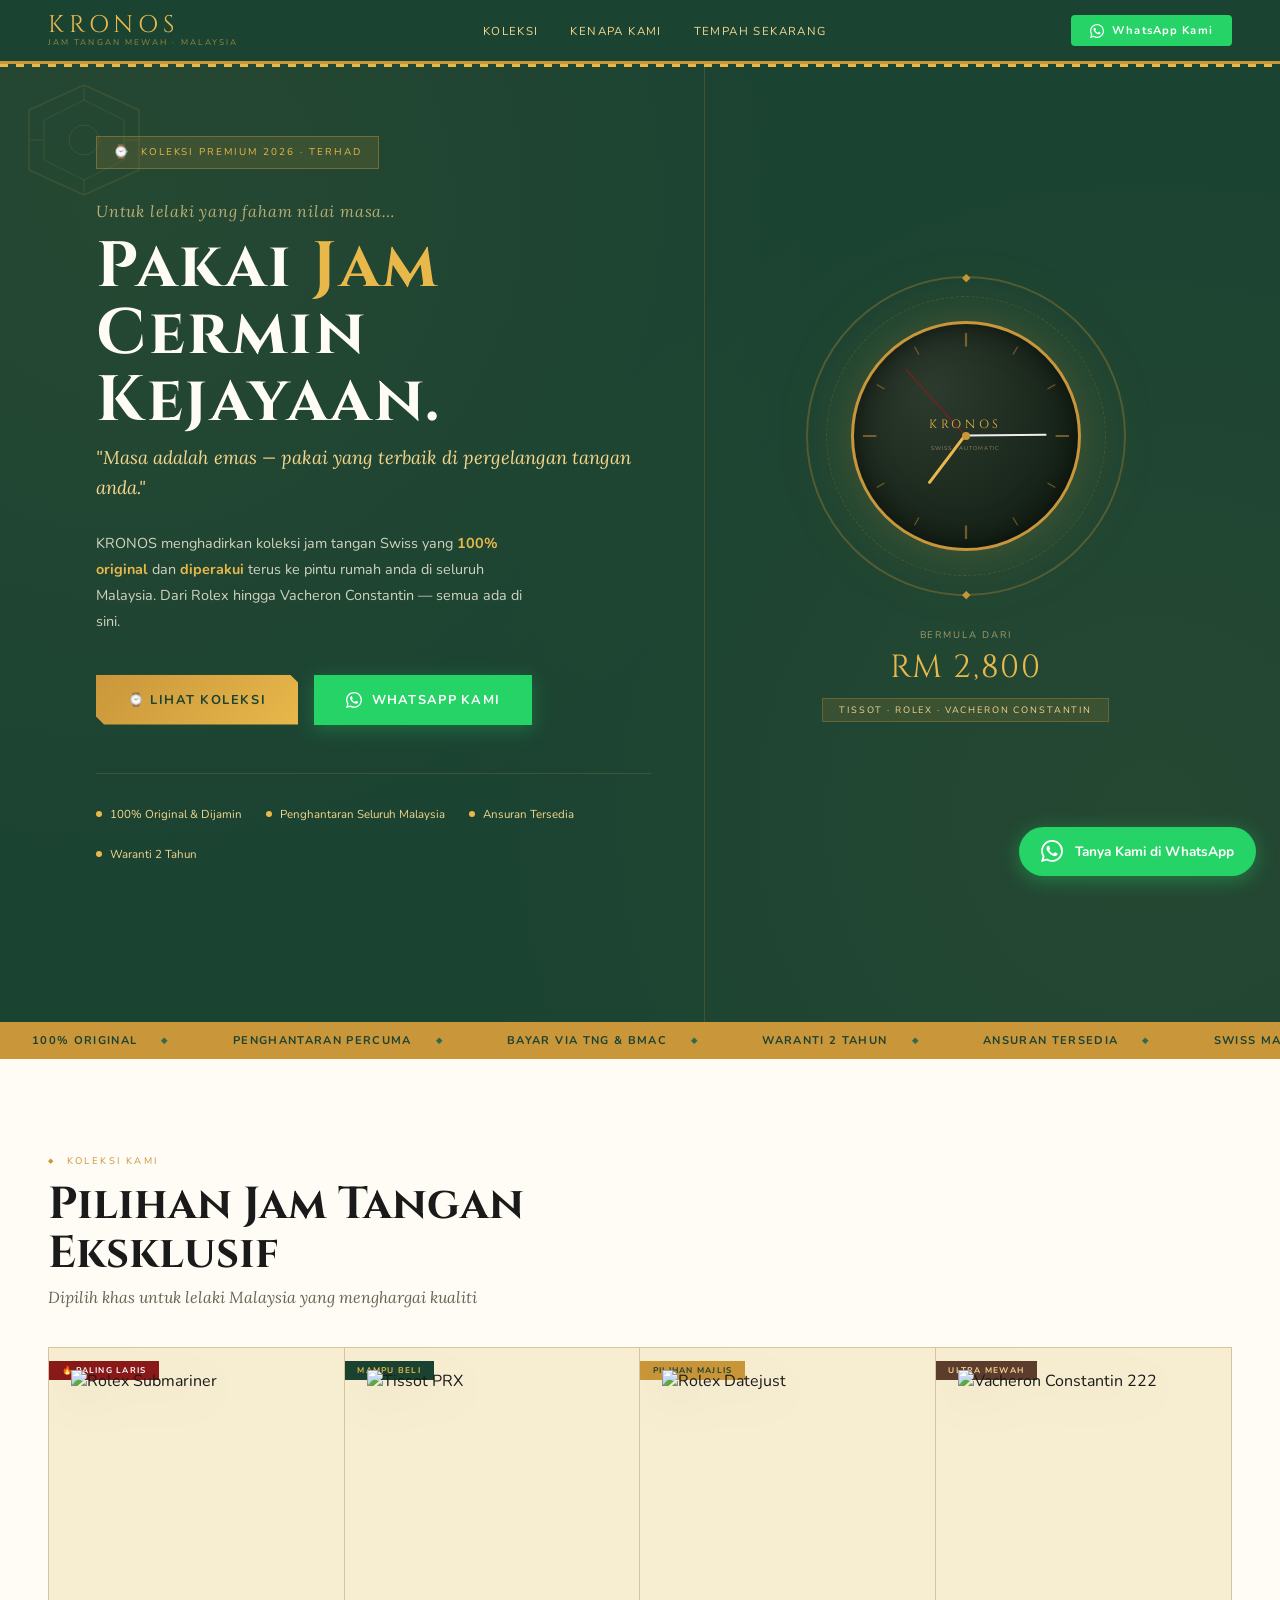
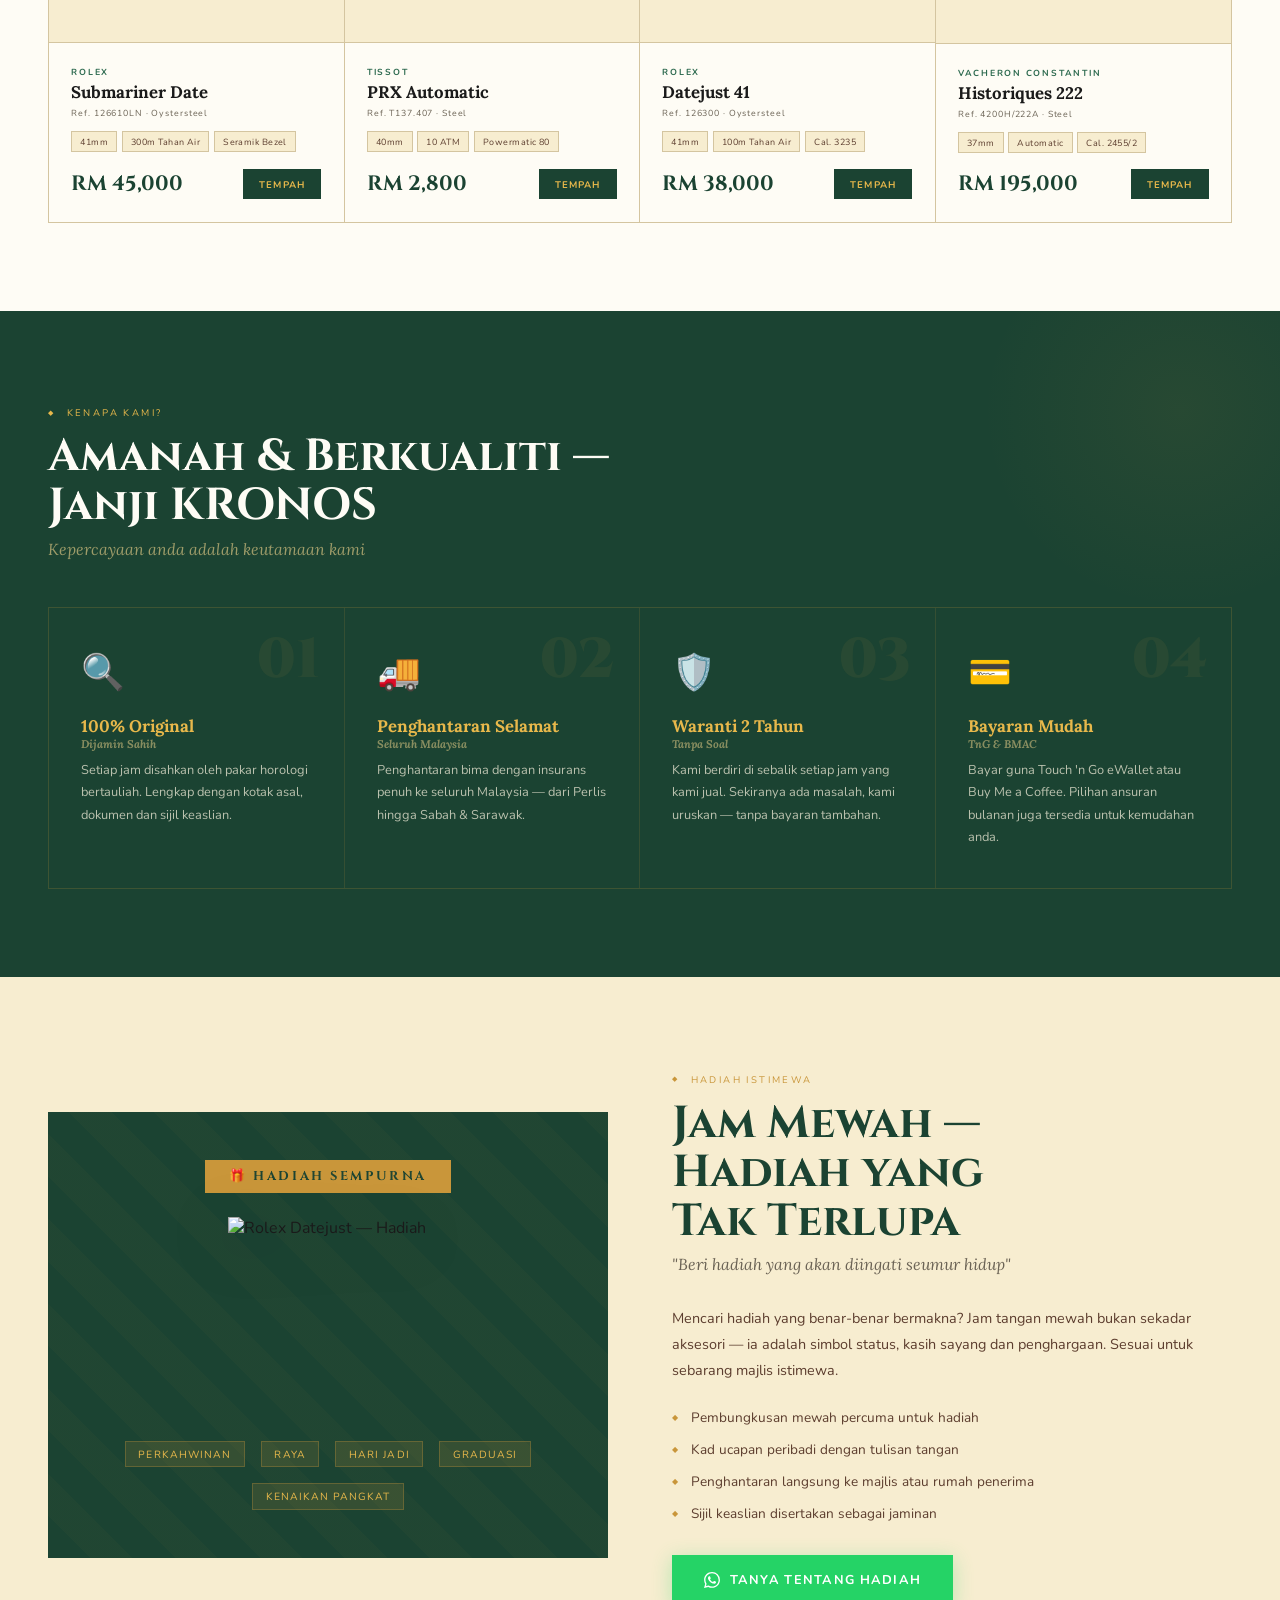
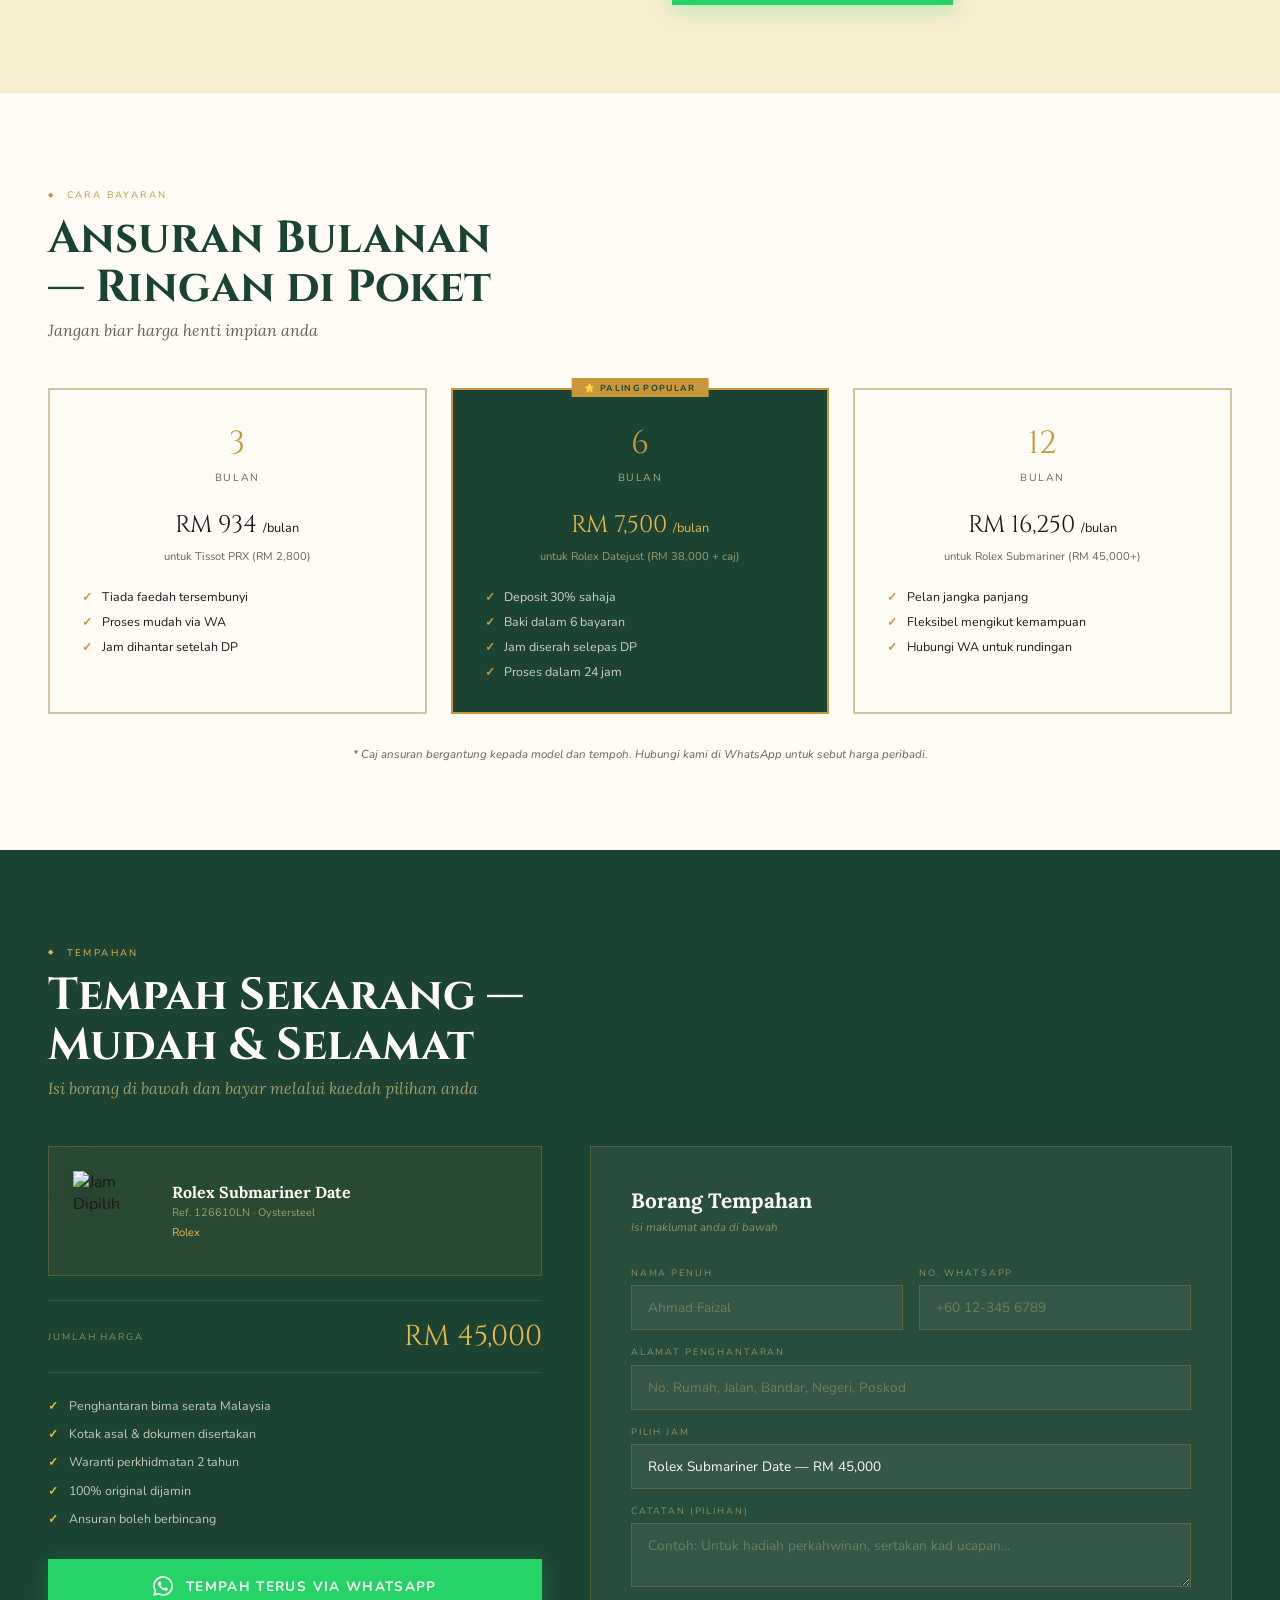
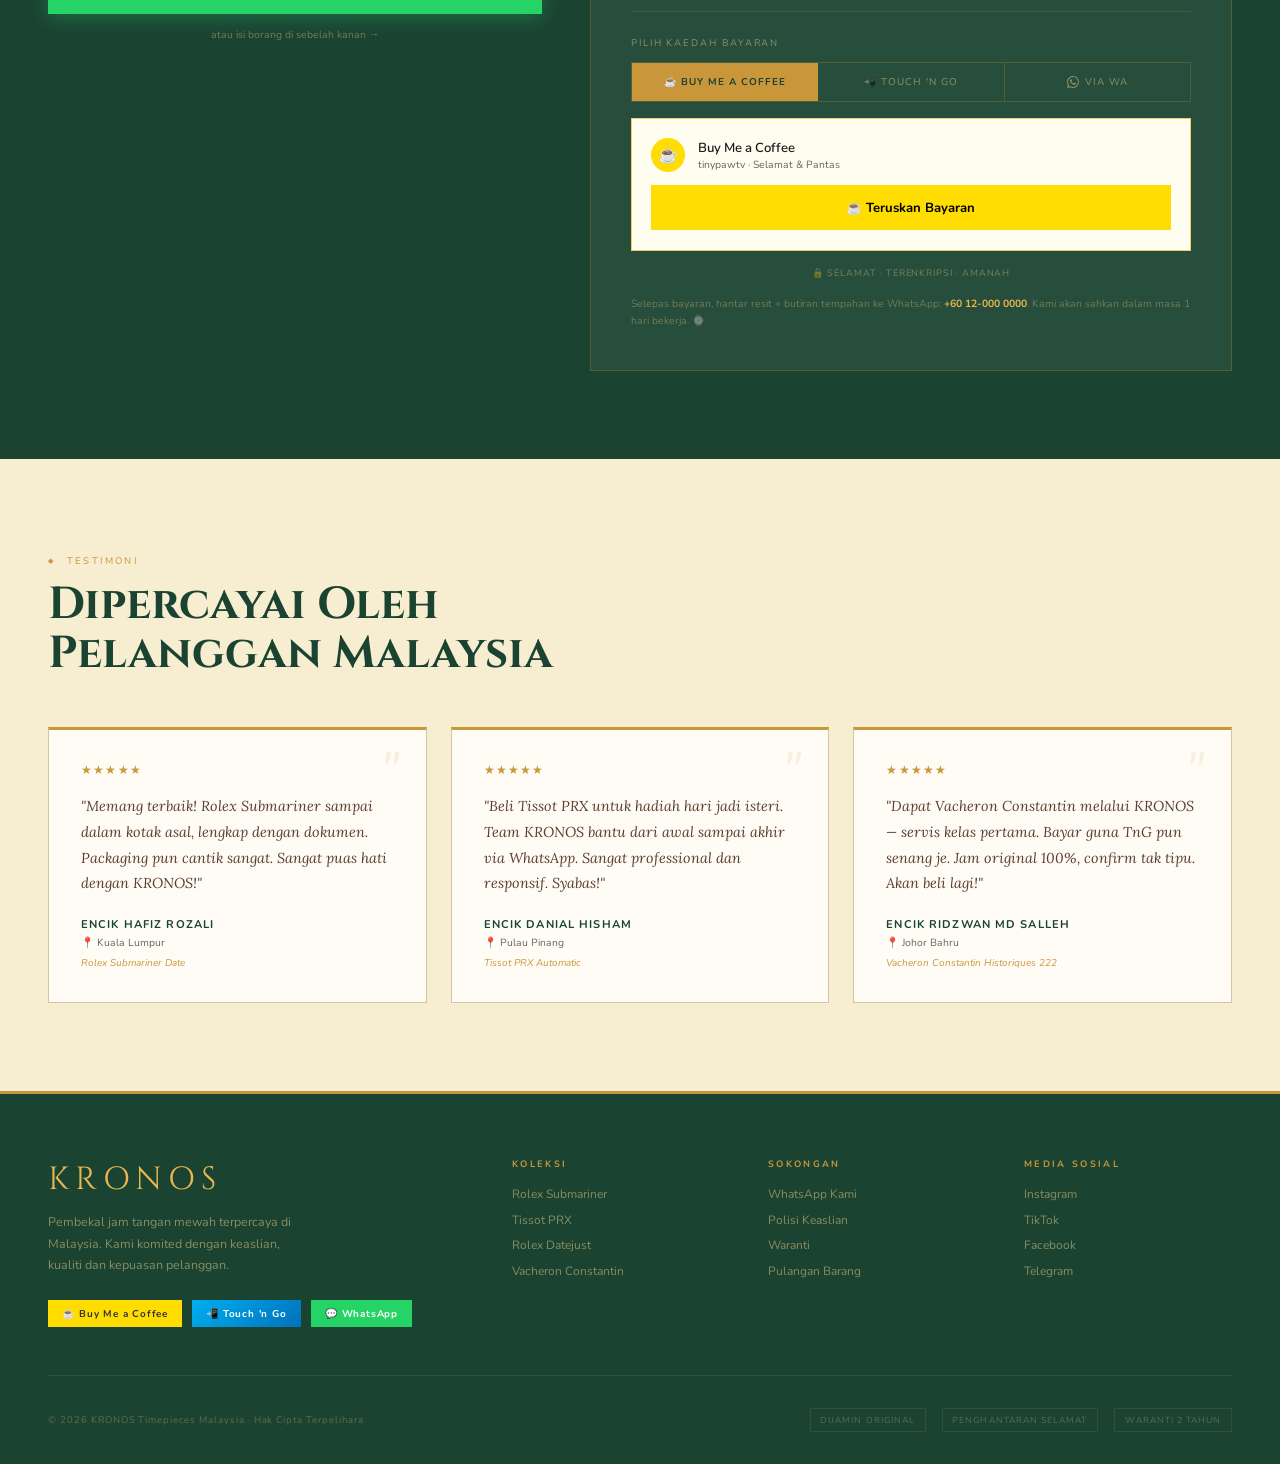
==== index.html @ 6df04602 "Add files via upload" ====
<!DOCTYPE html>
<html lang="ms">
<head>
  <meta charset="UTF-8"/>
  <meta name="viewport" content="width=device-width, initial-scale=1.0"/>
  <title>KRONOS — Jam Tangan Mewah Untuk Lelaki Berkelas</title>
  <link href="https://fonts.googleapis.com/css2?family=Cinzel:wght@400;600;700;900&family=Lora:ital,wght@0,400;0,600;0,700;1,400&family=Noto+Sans+Malay:wght@400;500&family=Nunito:wght@400;500;600;700&display=swap" rel="stylesheet"/>
  <style>
    *, *::before, *::after { box-sizing: border-box; margin: 0; padding: 0; }
    :root {
      --hijau:    #1B4332;
      --hijau2:   #2D6A4F;
      --hijau3:   #40916C;
      --emas:     #C9963A;
      --emas2:    #E8B84B;
      --emas-pale:#F5D78E;
      --merah:    #8B1A1A;
      --krem:     #FDF6E3;
      --krem2:    #F7EDD0;
      --coklat:   #5C3D2E;
      --ink:      #1a1a1a;
      --mid:      #6b6355;
      --border:   #d4c5a0;
      --white:    #FEFCF5;
      --serif:    'Cinzel', 'Palatino Linotype', serif;
      --lora:     'Lora', Georgia, serif;
      --sans:     'Nunito', sans-serif;
    }
    html { scroll-behavior: smooth; }
    body {
      font-family: var(--sans);
      background: var(--krem);
      color: var(--ink);
      overflow-x: hidden;
    }

    /* ══════════════════════════════════
       SONGKET / AWAN LARAT PATTERN SVG
    ══════════════════════════════════ */
    .songket-divider {
      width: 100%; height: 24px; overflow: hidden;
      background: var(--hijau);
    }
    .songket-divider svg { width: 100%; height: 100%; }

    .pucuk-border {
      width: 100%; height: 16px;
      background: repeating-linear-gradient(
        90deg,
        var(--emas) 0px, var(--emas) 4px,
        transparent 4px, transparent 12px,
        var(--emas2) 12px, var(--emas2) 16px,
        transparent 16px, transparent 24px
      );
      opacity: 0.6;
    }

    /* ══════════════════════════════════
       FLOATING WA BUTTON
    ══════════════════════════════════ */
    .wa-float {
      position: fixed; bottom: 1.5rem; right: 1.5rem; z-index: 999;
      display: flex; align-items: center; gap: 0.7rem;
      background: #25D366; color: #fff;
      padding: 0.85rem 1.4rem; border-radius: 50px;
      font-weight: 700; font-size: 0.85rem;
      text-decoration: none; box-shadow: 0 4px 20px rgba(37,211,102,0.4);
      animation: waPulse 2.5s ease infinite;
    }
    .wa-float svg { width: 22px; height: 22px; fill: #fff; flex-shrink: 0; }
    @keyframes waPulse {
      0%, 100% { box-shadow: 0 4px 20px rgba(37,211,102,0.4); }
      50%       { box-shadow: 0 4px 35px rgba(37,211,102,0.7), 0 0 0 8px rgba(37,211,102,0.1); }
    }

    /* ══════════════════════════════════
       NAV
    ══════════════════════════════════ */
    nav {
      position: fixed; top: 0; left: 0; right: 0; z-index: 100;
      background: var(--hijau);
      border-bottom: 3px solid var(--emas);
      padding: 0 3rem;
      display: flex; align-items: center; justify-content: space-between;
      height: 64px;
    }
    /* songket strip in nav */
    nav::after {
      content: '';
      position: absolute; bottom: -6px; left: 0; right: 0; height: 3px;
      background: repeating-linear-gradient(90deg, var(--emas2) 0, var(--emas2) 8px, transparent 8px, transparent 16px);
    }
    .nav-logo-wrap { display: flex; flex-direction: column; }
    .nav-logo { font-family: var(--serif); font-size: 1.5rem; letter-spacing: 0.2em; color: var(--emas2); line-height: 1; }
    .nav-sub  { font-size: 0.52rem; letter-spacing: 0.25em; color: rgba(232,184,75,0.6); text-transform: uppercase; }
    .nav-links { display: flex; gap: 2rem; }
    .nav-links a { font-size: 0.72rem; letter-spacing: 0.12em; text-transform: uppercase; color: var(--emas-pale); text-decoration: none; transition: color 0.25s; }
    .nav-links a:hover { color: var(--emas2); }
    .nav-wa {
      display: flex; align-items: center; gap: 0.5rem;
      background: #25D366; color: #fff;
      font-size: 0.7rem; font-weight: 700; letter-spacing: 0.1em;
      padding: 0.5rem 1.2rem; border-radius: 4px; text-decoration: none;
      transition: filter 0.25s;
    }
    .nav-wa:hover { filter: brightness(1.1); }

    /* ══════════════════════════════════
       HERO
    ══════════════════════════════════ */
    .hero {
      min-height: 100vh;
      padding-top: 64px;
      background: var(--hijau);
      position: relative;
      overflow: hidden;
      display: grid;
      grid-template-columns: 1.1fr 0.9fr;
    }
    /* Awan larat background pattern */
    .hero::before {
      content: '';
      position: absolute; inset: 0;
      background-image:
        radial-gradient(circle at 10% 20%, rgba(201,150,58,0.06) 0%, transparent 50%),
        radial-gradient(circle at 90% 80%, rgba(201,150,58,0.06) 0%, transparent 50%);
    }
    /* Diagonal songket line */
    .hero::after {
      content: '';
      position: absolute; top: 0; bottom: 0; left: 55%;
      width: 1px; background: rgba(201,150,58,0.2);
    }

    /* geometric corner ornament */
    .hero-ornament {
      position: absolute; top: 80px; left: 24px;
      width: 120px; height: 120px; opacity: 0.15;
    }

    .hero-left {
      padding: 4.5rem 3rem 4.5rem 3rem;
      display: flex; flex-direction: column; justify-content: center;
      position: relative; z-index: 2;
    }
    .hero-badge {
      display: inline-flex; align-items: center; gap: 0.6rem;
      background: rgba(201,150,58,0.15);
      border: 1px solid rgba(201,150,58,0.4);
      color: var(--emas2); font-size: 0.62rem; letter-spacing: 0.2em; text-transform: uppercase;
      padding: 0.4rem 1rem; margin-bottom: 2rem; width: fit-content;
      font-family: var(--sans);
    }
    .hero-badge span { color: var(--emas2); font-size: 0.8rem; }
    .hero-tagline-ms {
      font-family: var(--lora); font-style: italic;
      font-size: 1rem; color: rgba(245,215,142,0.7); margin-bottom: 0.8rem;
      letter-spacing: 0.05em;
    }
    h1 {
      font-family: var(--serif);
      font-size: clamp(2.6rem, 5vw, 4.2rem);
      line-height: 1.05; letter-spacing: 0.04em;
      color: var(--white); margin-bottom: 0.5rem;
    }
    h1 .emas { color: var(--emas2); }
    .hero-bm {
      font-family: var(--lora); font-style: italic;
      font-size: 1.15rem; color: var(--emas-pale); margin-bottom: 1.8rem; line-height: 1.6;
    }
    .hero-desc {
      font-size: 0.9rem; line-height: 1.8; color: rgba(253,246,227,0.8);
      max-width: 440px; margin-bottom: 2.5rem;
    }
    .hero-desc strong { color: var(--emas2); }

    .hero-cta-row { display: flex; gap: 1rem; flex-wrap: wrap; margin-bottom: 3rem; }
    .btn-emas {
      background: linear-gradient(135deg, var(--emas), var(--emas2));
      color: var(--hijau); font-family: var(--sans); font-weight: 700;
      font-size: 0.8rem; letter-spacing: 0.12em; text-transform: uppercase;
      padding: 1rem 2rem; border: none; cursor: pointer; text-decoration: none;
      display: inline-flex; align-items: center; gap: 0.6rem;
      clip-path: polygon(0 0, calc(100% - 8px) 0, 100% 8px, 100% 100%, 8px 100%, 0 calc(100% - 8px));
      transition: filter 0.25s, transform 0.2s;
      box-shadow: 0 4px 20px rgba(201,150,58,0.35);
    }
    .btn-emas:hover { filter: brightness(1.1); transform: translateY(-2px); }
    .btn-wa {
      background: #25D366; color: #fff; font-family: var(--sans); font-weight: 700;
      font-size: 0.8rem; letter-spacing: 0.1em; text-transform: uppercase;
      padding: 1rem 2rem; border: none; cursor: pointer; text-decoration: none;
      display: inline-flex; align-items: center; gap: 0.6rem;
      transition: filter 0.25s, transform 0.2s;
      box-shadow: 0 4px 20px rgba(37,211,102,0.3);
    }
    .btn-wa:hover { filter: brightness(1.1); transform: translateY(-2px); }

    .hero-trust {
      display: flex; gap: 1.5rem; flex-wrap: wrap;
      padding-top: 2rem; border-top: 1px solid rgba(201,150,58,0.2);
    }
    .trust-item { display: flex; align-items: center; gap: 0.5rem; font-size: 0.72rem; color: var(--emas-pale); }
    .trust-item .dot { width: 6px; height: 6px; border-radius: 50%; background: var(--emas2); flex-shrink: 0; }

    /* hero right */
    .hero-right {
      display: flex; flex-direction: column; align-items: center; justify-content: center;
      position: relative; z-index: 2; padding: 3rem 2rem;
    }
    .watch-frame {
      position: relative; width: 320px; height: 320px;
      display: flex; align-items: center; justify-content: center;
    }
    /* outer songket ring */
    .watch-ring-outer {
      position: absolute; inset: 0; border-radius: 50%;
      border: 2px solid rgba(201,150,58,0.3);
      animation: spin 25s linear infinite;
    }
    .watch-ring-outer::before, .watch-ring-outer::after {
      content: '◆'; position: absolute; left: 50%; transform: translateX(-50%);
      color: var(--emas); font-size: 0.7rem;
    }
    .watch-ring-outer::before { top: -8px; }
    .watch-ring-outer::after  { bottom: -8px; }
    .watch-ring-mid {
      position: absolute; inset: 20px; border-radius: 50%;
      border: 1px dashed rgba(201,150,58,0.2);
      animation: spin 40s linear infinite reverse;
    }
    @keyframes spin { to { transform: rotate(360deg); } }

    .watch-face-wrap {
      position: absolute; inset: 45px; border-radius: 50%;
      background: radial-gradient(ellipse at 35% 30%, #2d3a2e, #0d1a0f);
      border: 3px solid var(--emas);
      box-shadow:
        0 0 50px rgba(201,150,58,0.2),
        0 0 100px rgba(201,150,58,0.08),
        inset 0 0 30px rgba(0,0,0,0.6);
      display: flex; align-items: center; justify-content: center; overflow: hidden;
    }
    .watch-face-inner { text-align: center; position: relative; z-index: 3; }
    .wf-brand { font-family: var(--serif); font-size: 0.75rem; letter-spacing: 0.3em; color: var(--emas2); display: block; margin-bottom: 0.1rem; }
    .wf-model { font-size: 0.35rem; letter-spacing: 0.2em; color: rgba(245,215,142,0.5); text-transform: uppercase; }
    /* clock hands */
    .hand { position: absolute; bottom: 50%; left: 50%; transform-origin: bottom center; border-radius: 2px; }
    .hand-h { width: 2.5px; height: 27%; background: var(--emas2); margin-left: -1.25px; animation: spinH 43200s linear infinite; transform: rotate(150deg); }
    .hand-m { width: 2px;   height: 36%; background: #eee; margin-left: -1px; animation: spinM 3600s linear infinite; transform: rotate(240deg); }
    .hand-s { width: 1px;   height: 40%; background: var(--merah); margin-left: -0.5px; animation: spinS 60s linear infinite; transform: rotate(180deg); }
    @keyframes spinH { to { transform: rotate(360deg); } }
    @keyframes spinM { to { transform: rotate(360deg); } }
    @keyframes spinS { to { transform: rotate(360deg); } }
    .hand-center { position: absolute; top: 50%; left: 50%; transform: translate(-50%,-50%); width: 8px; height: 8px; border-radius: 50%; background: var(--emas); z-index: 4; }
    /* tick marks */
    .ticks { position: absolute; inset: 0; }

    .hero-price-pill {
      margin-top: 2rem; text-align: center;
    }
    .price-from { font-size: 0.6rem; letter-spacing: 0.2em; text-transform: uppercase; color: rgba(245,215,142,0.6); margin-bottom: 0.3rem; }
    .price-num { font-family: var(--serif); font-size: 2rem; color: var(--emas2); letter-spacing: 0.05em; }
    .price-brand-tag {
      margin-top: 0.6rem; display: inline-block;
      background: rgba(201,150,58,0.15); border: 1px solid rgba(201,150,58,0.3);
      font-size: 0.58rem; letter-spacing: 0.2em; text-transform: uppercase;
      color: var(--emas-pale); padding: 0.3rem 1rem;
    }

    /* ══════════════════════════════════
       MARQUEE — Bahasa Malaysia
    ══════════════════════════════════ */
    .marquee-bar {
      background: var(--emas);
      overflow: hidden; padding: 0.7rem 0;
    }
    .marquee-inner {
      display: flex; gap: 0; white-space: nowrap;
      animation: marqueeScroll 28s linear infinite;
    }
    .m-item {
      display: inline-flex; align-items: center; gap: 1.5rem;
      padding: 0 2rem; font-family: var(--sans); font-weight: 700;
      font-size: 0.7rem; letter-spacing: 0.12em; text-transform: uppercase;
      color: var(--hijau);
    }
    .m-item .sep { color: var(--hijau2); font-size: 0.5rem; }
    @keyframes marqueeScroll { from { transform: translateX(0); } to { transform: translateX(-50%); } }

    /* ══════════════════════════════════
       SECTION SHARED
    ══════════════════════════════════ */
    section { padding: 5.5rem 3rem; }
    .s-kicker {
      display: inline-flex; align-items: center; gap: 0.7rem;
      font-size: 0.6rem; letter-spacing: 0.25em; text-transform: uppercase;
      color: var(--emas); margin-bottom: 0.8rem;
    }
    .s-kicker::before { content: '◆'; font-size: 0.45rem; }
    h2 { font-family: var(--serif); font-size: clamp(1.8rem, 3.5vw, 3rem); line-height: 1.1; margin-bottom: 0.5rem; }
    .h2-bm { font-family: var(--lora); font-style: italic; font-size: 1rem; color: var(--mid); margin-bottom: 2rem; }

    /* ══════════════════════════════════
       PRODUCTS — KOLEKSI KAMI
    ══════════════════════════════════ */
    .products-section { background: var(--white); }
    .products-grid {
      display: grid; grid-template-columns: repeat(4, 1fr);
      gap: 0; border: 1px solid var(--border);
      margin-top: 2.5rem;
    }
    .p-card {
      display: flex; flex-direction: column;
      border-right: 1px solid var(--border);
      position: relative; overflow: hidden;
      background: var(--white); cursor: pointer;
      transition: transform 0.3s, box-shadow 0.3s;
    }
    .p-card:last-child { border-right: none; }
    .p-card:hover { transform: translateY(-4px); box-shadow: 0 12px 40px rgba(27,67,50,0.12); z-index: 2; }
    .p-card:hover .p-img img { transform: scale(1.06); }
    .p-img {
      aspect-ratio: 1; background: var(--krem2);
      overflow: hidden; position: relative;
      display: flex; align-items: center; justify-content: center;
    }
    .p-img img { width: 85%; height: 85%; object-fit: contain; transition: transform 0.5s; filter: drop-shadow(0 8px 24px rgba(0,0,0,0.15)); }
    .p-flag {
      position: absolute; top: 0.8rem; left: 0;
      background: var(--hijau); color: var(--emas2);
      font-size: 0.52rem; letter-spacing: 0.15em; text-transform: uppercase;
      padding: 0.25rem 0.8rem; font-weight: 700;
    }
    .p-flag.panas { background: var(--merah); color: #fff; }
    .p-flag.emas  { background: var(--emas); color: var(--hijau); }
    .p-body { padding: 1.4rem; flex: 1; display: flex; flex-direction: column; border-top: 1px solid var(--border); }
    .p-brand-tag { font-size: 0.55rem; letter-spacing: 0.2em; text-transform: uppercase; color: var(--hijau2); font-weight: 700; margin-bottom: 0.3rem; }
    .p-name { font-family: var(--lora); font-size: 1.05rem; font-weight: 700; line-height: 1.2; margin-bottom: 0.25rem; }
    .p-ref  { font-size: 0.55rem; color: var(--mid); letter-spacing: 0.1em; margin-bottom: 0.8rem; }
    .p-specs { display: flex; flex-wrap: wrap; gap: 0.3rem; margin-bottom: 1rem; }
    .p-spec { font-size: 0.56rem; padding: 0.2rem 0.5rem; background: var(--krem2); border: 1px solid var(--border); color: var(--coklat); letter-spacing: 0.05em; }
    .p-footer { margin-top: auto; display: flex; justify-content: space-between; align-items: center; gap: 0.5rem; }
    .p-price { font-family: var(--serif); font-size: 1.3rem; color: var(--hijau); font-weight: 700; }
    .p-btn {
      background: var(--hijau); color: var(--emas2);
      font-size: 0.6rem; font-weight: 700; letter-spacing: 0.12em; text-transform: uppercase;
      padding: 0.55rem 1rem; text-decoration: none; border: none; cursor: pointer;
      font-family: var(--sans); transition: background 0.25s;
    }
    .p-btn:hover { background: var(--hijau2); }

    /* ══════════════════════════════════
       KENAPA KRONOS — WHY US
    ══════════════════════════════════ */
    .kenapa { background: var(--hijau); position: relative; overflow: hidden; }
    .kenapa::before {
      content: '';
      position: absolute; top: -100px; right: -100px; width: 400px; height: 400px;
      border-radius: 50%; background: radial-gradient(circle, rgba(201,150,58,0.07), transparent 70%);
    }
    .kenapa h2 { color: var(--white); }
    .kenapa .h2-bm { color: rgba(245,215,142,0.6); }
    .kenapa .s-kicker { color: var(--emas2); }
    .kenapa-grid { display: grid; grid-template-columns: repeat(4, 1fr); gap: 0; margin-top: 3rem; border: 1px solid rgba(201,150,58,0.2); }
    .k-card {
      padding: 2.5rem 2rem; border-right: 1px solid rgba(201,150,58,0.15);
      position: relative; transition: background 0.3s;
    }
    .k-card:last-child { border-right: none; }
    .k-card:hover { background: rgba(201,150,58,0.05); }
    .k-icon { font-size: 2.2rem; margin-bottom: 1.2rem; display: block; }
    .k-card h3 { font-family: var(--lora); font-size: 1.05rem; color: var(--emas2); margin-bottom: 0.3rem; }
    .k-card h3 span { display: block; font-size: 0.7rem; color: rgba(245,215,142,0.5); font-style: italic; margin-bottom: 0.5rem; }
    .k-card p { font-size: 0.8rem; line-height: 1.75; color: rgba(253,246,227,0.7); }
    .k-num {
      position: absolute; top: 1.5rem; right: 1.5rem;
      font-family: var(--serif); font-size: 3.5rem; font-weight: 900;
      color: rgba(201,150,58,0.08); line-height: 1;
    }

    /* ══════════════════════════════════
       HADIAH SECTION — Gift angle
    ══════════════════════════════════ */
    .hadiah { background: var(--krem2); }
    .hadiah-inner { display: grid; grid-template-columns: 1fr 1fr; gap: 4rem; align-items: center; }
    .hadiah-visual {
      background: var(--hijau); padding: 3rem;
      display: flex; flex-direction: column; align-items: center; gap: 1.5rem;
      position: relative; overflow: hidden;
    }
    .hadiah-visual::before {
      content: '';
      position: absolute; inset: 0;
      background: repeating-linear-gradient(
        45deg,
        transparent, transparent 30px,
        rgba(201,150,58,0.03) 30px, rgba(201,150,58,0.03) 60px
      );
    }
    .hadiah-tag {
      background: var(--emas); color: var(--hijau);
      font-family: var(--serif); font-size: 0.8rem; letter-spacing: 0.2em;
      padding: 0.5rem 1.5rem; font-weight: 700; text-transform: uppercase;
    }
    .hadiah-watch-img { width: 200px; height: 200px; object-fit: contain; filter: drop-shadow(0 10px 30px rgba(0,0,0,0.3)); z-index: 1; }
    .hadiah-occasion {
      display: flex; gap: 1rem; flex-wrap: wrap; justify-content: center; z-index: 1;
    }
    .occasion-pill {
      background: rgba(201,150,58,0.15); border: 1px solid rgba(201,150,58,0.3);
      color: var(--emas2); font-size: 0.65rem; letter-spacing: 0.1em; text-transform: uppercase;
      padding: 0.3rem 0.8rem;
    }
    .hadiah-text h2 { color: var(--hijau); }
    .hadiah-text p { font-size: 0.9rem; line-height: 1.8; color: var(--coklat); margin-bottom: 1.5rem; }
    .hadiah-list { list-style: none; display: flex; flex-direction: column; gap: 0.8rem; margin-bottom: 2rem; }
    .hadiah-list li {
      display: flex; align-items: flex-start; gap: 0.8rem;
      font-size: 0.85rem; color: var(--coklat);
    }
    .hadiah-list li::before {
      content: '◆'; color: var(--emas); font-size: 0.5rem; margin-top: 4px; flex-shrink: 0;
    }

    /* ══════════════════════════════════
       INSTALLMENT / ANSURAN
    ══════════════════════════════════ */
    .ansuran { background: var(--white); }
    .ansuran h2 { color: var(--hijau); }
    .ansuran-grid { display: grid; grid-template-columns: repeat(3, 1fr); gap: 1.5rem; margin-top: 3rem; }
    .ans-card {
      border: 2px solid var(--border); padding: 2rem;
      position: relative; text-align: center; transition: border-color 0.3s, transform 0.3s;
    }
    .ans-card:hover { border-color: var(--emas); transform: translateY(-4px); }
    .ans-card.featured { border-color: var(--emas); background: var(--hijau); color: var(--white); }
    .ans-badge {
      position: absolute; top: -12px; left: 50%; transform: translateX(-50%);
      background: var(--emas); color: var(--hijau);
      font-size: 0.55rem; font-weight: 700; letter-spacing: 0.15em; text-transform: uppercase;
      padding: 0.2rem 0.8rem; white-space: nowrap;
    }
    .ans-period { font-family: var(--serif); font-size: 2rem; color: var(--emas); margin-bottom: 0.3rem; }
    .ans-label { font-size: 0.65rem; letter-spacing: 0.15em; text-transform: uppercase; color: var(--mid); margin-bottom: 1.5rem; }
    .ans-card.featured .ans-label { color: rgba(245,215,142,0.7); }
    .ans-monthly { font-family: var(--serif); font-size: 1.5rem; margin-bottom: 0.5rem; }
    .ans-card.featured .ans-monthly { color: var(--emas2); }
    .ans-per { font-size: 0.7rem; color: var(--mid); margin-bottom: 1.5rem; }
    .ans-card.featured .ans-per { color: rgba(245,215,142,0.6); }
    .ans-features { list-style: none; display: flex; flex-direction: column; gap: 0.5rem; text-align: left; }
    .ans-features li { font-size: 0.78rem; display: flex; gap: 0.6rem; align-items: flex-start; }
    .ans-features li::before { content: '✓'; color: var(--emas); font-weight: 700; flex-shrink: 0; }
    .ans-card.featured .ans-features li { color: rgba(253,246,227,0.8); }
    .ans-note { margin-top: 2rem; font-size: 0.72rem; color: var(--mid); font-style: italic; text-align: center; }

    /* ══════════════════════════════════
       ORDER FORM
    ══════════════════════════════════ */
    .order-sec { background: var(--hijau); }
    .order-sec h2 { color: var(--white); }
    .order-sec .h2-bm { color: rgba(245,215,142,0.6); }
    .order-sec .s-kicker { color: var(--emas2); }
    .order-layout { display: grid; grid-template-columns: 1fr 1.3fr; gap: 3rem; margin-top: 3rem; }

    /* summary left */
    .order-sum-box { }
    .sum-card {
      background: rgba(201,150,58,0.08); border: 1px solid rgba(201,150,58,0.25);
      padding: 1.5rem; margin-bottom: 1.5rem; display: flex; gap: 1.2rem; align-items: center;
    }
    .sum-card img { width: 80px; height: 80px; object-fit: contain; filter: drop-shadow(0 4px 12px rgba(0,0,0,0.3)); }
    .sum-info h4 { font-family: var(--lora); color: var(--white); font-size: 1rem; margin-bottom: 0.2rem; }
    .sum-info p  { font-size: 0.68rem; color: rgba(245,215,142,0.6); }
    .sum-price-row {
      display: flex; justify-content: space-between; align-items: center;
      padding: 1rem 0; border-top: 1px solid rgba(201,150,58,0.2); border-bottom: 1px solid rgba(201,150,58,0.2);
      margin-bottom: 1.5rem;
    }
    .sum-price-label { font-size: 0.6rem; letter-spacing: 0.2em; text-transform: uppercase; color: rgba(245,215,142,0.5); }
    .sum-price-val   { font-family: var(--serif); font-size: 1.8rem; color: var(--emas2); }
    .sum-perks { display: flex; flex-direction: column; gap: 0.7rem; margin-bottom: 2rem; }
    .s-perk { display: flex; align-items: center; gap: 0.7rem; font-size: 0.78rem; color: rgba(253,246,227,0.75); }
    .s-perk::before { content: '✓'; color: var(--emas2); font-weight: 700; flex-shrink: 0; }

    .wa-order-btn {
      display: flex; align-items: center; justify-content: center; gap: 0.8rem;
      background: #25D366; color: #fff;
      font-family: var(--sans); font-weight: 700; font-size: 0.85rem; letter-spacing: 0.1em; text-transform: uppercase;
      padding: 1.1rem 2rem; text-decoration: none; width: 100%;
      transition: filter 0.25s, transform 0.2s;
      box-shadow: 0 4px 20px rgba(37,211,102,0.3);
    }
    .wa-order-btn:hover { filter: brightness(1.1); transform: translateY(-2px); }
    .wa-order-btn svg { width: 20px; height: 20px; fill: #fff; }

    /* right form */
    .order-form-box {
      background: rgba(255,255,255,0.05);
      border: 1px solid rgba(201,150,58,0.25);
      padding: 2.5rem;
    }
    .order-form-box h3 { font-family: var(--lora); color: var(--white); font-size: 1.3rem; margin-bottom: 0.3rem; }
    .form-bm { font-size: 0.72rem; color: rgba(245,215,142,0.5); font-style: italic; margin-bottom: 2rem; }
    .fg { display: flex; flex-direction: column; gap: 0.4rem; margin-bottom: 1rem; }
    .fg.row2 { display: grid; grid-template-columns: 1fr 1fr; gap: 1rem; }
    .fg.row2 .fg { margin-bottom: 0; }
    .fg label { font-size: 0.58rem; letter-spacing: 0.2em; text-transform: uppercase; color: rgba(245,215,142,0.5); }
    .fg input, .fg select, .fg textarea {
      background: rgba(255,255,255,0.06); border: 1px solid rgba(201,150,58,0.25);
      color: var(--white); font-family: var(--sans); font-size: 0.85rem;
      padding: 0.75rem 1rem; outline: none; transition: border-color 0.25s;
    }
    .fg input::placeholder, .fg textarea::placeholder { color: rgba(245,215,142,0.3); }
    .fg input:focus, .fg select:focus { border-color: var(--emas); }
    .fg select { appearance: none; cursor: pointer; }
    .fg select option { background: var(--hijau); color: var(--white); }
    .form-divider { height: 1px; background: rgba(201,150,58,0.2); margin: 1.5rem 0; }
    .pay-method-label { font-size: 0.6rem; letter-spacing: 0.2em; text-transform: uppercase; color: rgba(245,215,142,0.5); margin-bottom: 0.8rem; display: block; }

    /* Payment tabs */
    .pay-tabs { display: flex; gap: 0; border: 1px solid rgba(201,150,58,0.25); margin-bottom: 1rem; }
    .p-tab {
      flex: 1; padding: 0.75rem; border: none;
      background: transparent; color: rgba(245,215,142,0.5);
      font-family: var(--sans); font-size: 0.62rem; letter-spacing: 0.1em; text-transform: uppercase;
      cursor: pointer; display: flex; align-items: center; justify-content: center; gap: 0.4rem;
      border-right: 1px solid rgba(201,150,58,0.25); transition: background 0.25s, color 0.25s;
    }
    .p-tab:last-child { border-right: none; }
    .p-tab.active { background: var(--emas); color: var(--hijau); font-weight: 700; }
    .pay-panel { display: none; }
    .pay-panel.active { display: flex; flex-direction: column; gap: 0.8rem; }

    /* BMAC */
    .bmac-blk {
      background: #fffdf0; border: 1px solid #f0d060;
      padding: 1.2rem; display: flex; flex-direction: column; gap: 0.8rem;
    }
    .bmac-row { display: flex; align-items: center; gap: 0.8rem; }
    .bmac-ico { width: 34px; height: 34px; background: #FFDD00; border-radius: 50%; display: flex; align-items: center; justify-content: center; font-size: 1rem; flex-shrink: 0; }
    .bmac-inf h4 { font-size: 0.82rem; font-weight: 600; color: var(--ink); }
    .bmac-inf p  { font-size: 0.65rem; color: var(--mid); }
    .bmac-pay-btn {
      display: flex; align-items: center; justify-content: center; gap: 0.7rem;
      background: #FFDD00; color: #000; font-weight: 700; font-size: 0.82rem;
      padding: 0.85rem; text-decoration: none; font-family: var(--sans);
      transition: filter 0.2s, transform 0.2s;
    }
    .bmac-pay-btn:hover { filter: brightness(1.05); transform: translateY(-1px); }

    /* TnG */
    .tng-blk {
      background: rgba(0,114,188,0.08); border: 1px solid rgba(0,114,188,0.25);
      padding: 1.2rem; display: flex; flex-direction: column; gap: 0.8rem;
    }
    .tng-row { display: flex; align-items: center; gap: 0.8rem; }
    .tng-ico { width: 34px; height: 34px; background: linear-gradient(135deg,#00AEEF,#0072BC); border-radius: 8px; display: flex; align-items: center; justify-content: center; font-size: 0.6rem; font-weight: 900; color: #fff; flex-shrink: 0; }
    .tng-inf h4 { font-size: 0.82rem; font-weight: 600; color: var(--white); }
    .tng-inf p  { font-size: 0.65rem; color: rgba(245,215,142,0.5); }
    .tng-qr-box {
      background: rgba(255,255,255,0.08); border: 1px solid rgba(0,174,239,0.2);
      padding: 1rem; display: flex; flex-direction: column; align-items: center; gap: 0.6rem;
    }
    .tng-qr-lbl { font-size: 0.55rem; letter-spacing: 0.15em; text-transform: uppercase; color: rgba(245,215,142,0.5); }
    .tng-qr-placeholder {
      width: 110px; height: 110px;
      background: repeating-conic-gradient(#0072BC 0% 25%, #fff 0% 50%) 0 0 / 9px 9px;
      border: 2px solid #0072BC; position: relative; border-radius: 4px;
    }
    .tng-qr-placeholder::after {
      content: 'QR\A ANDA'; white-space: pre;
      position: absolute; inset: 0; background: rgba(0,60,120,0.8);
      display: flex; align-items: center; justify-content: center;
      font-size: 0.7rem; font-weight: 700; color: #fff; text-align: center;
      border-radius: 2px;
    }
    .tng-id { font-size: 0.65rem; color: #7dd3fc; letter-spacing: 0.1em; }
    .tng-steps-row { display: flex; flex-direction: column; gap: 0.4rem; }
    .tng-step { display: flex; align-items: flex-start; gap: 0.6rem; font-size: 0.7rem; color: rgba(253,246,227,0.7); }
    .step-n { width: 16px; height: 16px; border-radius: 50%; background: #0072BC; color: #fff; font-size: 0.5rem; font-weight: 700; display: flex; align-items: center; justify-content: center; flex-shrink: 0; }
    .tng-pay-btn {
      display: flex; align-items: center; justify-content: center; gap: 0.7rem;
      background: linear-gradient(135deg,#00AEEF,#0072BC); color: #fff;
      font-weight: 700; font-size: 0.82rem; padding: 0.85rem;
      text-decoration: none; font-family: var(--sans); transition: filter 0.2s, transform 0.2s;
    }
    .tng-pay-btn:hover { filter: brightness(1.1); transform: translateY(-1px); }
    .pay-secure { text-align: center; font-size: 0.58rem; letter-spacing: 0.1em; text-transform: uppercase; color: rgba(245,215,142,0.4); }

    /* ══════════════════════════════════
       TESTIMONIALS
    ══════════════════════════════════ */
    .testi-sec { background: var(--krem2); }
    .testi-sec h2 { color: var(--hijau); }
    .testi-grid { display: grid; grid-template-columns: repeat(3, 1fr); gap: 1.5rem; margin-top: 3rem; }
    .t-card { background: var(--white); border: 1px solid var(--border); border-top: 3px solid var(--emas); padding: 2rem; position: relative; }
    .t-stars { color: var(--emas); font-size: 0.75rem; letter-spacing: 0.1em; margin-bottom: 1rem; }
    .t-quote { position: absolute; top: 1rem; right: 1.5rem; font-family: var(--serif); font-size: 4rem; color: rgba(201,150,58,0.12); line-height: 1; }
    .t-text { font-family: var(--lora); font-style: italic; font-size: 0.9rem; line-height: 1.8; color: var(--coklat); margin-bottom: 1.2rem; }
    .t-author { font-size: 0.7rem; font-weight: 700; letter-spacing: 0.1em; color: var(--hijau); text-transform: uppercase; }
    .t-loc { font-size: 0.65rem; color: var(--mid); margin-top: 0.2rem; }
    .t-watch { font-size: 0.62rem; color: var(--emas); margin-top: 0.4rem; font-style: italic; }

    /* ══════════════════════════════════
       FOOTER
    ══════════════════════════════════ */
    footer { background: var(--hijau); border-top: 3px solid var(--emas); padding: 4rem 3rem 2rem; }
    .footer-top { display: grid; grid-template-columns: 2fr 1fr 1fr 1fr; gap: 3rem; margin-bottom: 3rem; }
    .f-brand { font-family: var(--serif); font-size: 2rem; letter-spacing: 0.2em; color: var(--emas2); }
    .f-sub { font-size: 0.78rem; color: rgba(245,215,142,0.5); line-height: 1.75; max-width: 260px; margin: 0.6rem 0 1.5rem; }
    .f-pay-row { display: flex; gap: 0.6rem; flex-wrap: wrap; }
    .f-pay-badge {
      padding: 0.4rem 0.9rem; font-size: 0.62rem; font-weight: 700; letter-spacing: 0.08em;
      text-decoration: none;
    }
    .footer-col h4 { font-size: 0.58rem; letter-spacing: 0.25em; text-transform: uppercase; color: var(--emas); margin-bottom: 1rem; }
    .footer-col a { display: block; font-size: 0.75rem; color: rgba(245,215,142,0.5); text-decoration: none; margin-bottom: 0.6rem; transition: color 0.2s; }
    .footer-col a:hover { color: var(--emas2); }
    .footer-bottom {
      border-top: 1px solid rgba(201,150,58,0.15); padding-top: 2rem;
      display: flex; justify-content: space-between; align-items: center; flex-wrap: wrap; gap: 1rem;
    }
    .f-copy { font-size: 0.6rem; letter-spacing: 0.1em; color: rgba(245,215,142,0.3); }
    .f-badges { display: flex; gap: 1rem; }
    .f-badge { font-size: 0.55rem; letter-spacing: 0.12em; text-transform: uppercase; color: rgba(245,215,142,0.3); border: 1px solid rgba(201,150,58,0.15); padding: 0.3rem 0.6rem; }

    /* ══════════════════════════════════
       SCROLL REVEAL + LOAD ANIMS
    ══════════════════════════════════ */
    .reveal { opacity: 0; transform: translateY(22px); transition: opacity 0.65s ease, transform 0.65s ease; }
    .reveal.visible { opacity: 1; transform: none; }
    @keyframes fadeUp { from { opacity:0; transform:translateY(26px); } to { opacity:1; transform:none; } }
    .hero-left .hero-badge     { animation: fadeUp 0.7s 0.1s both; }
    .hero-left .hero-tagline-ms{ animation: fadeUp 0.7s 0.2s both; }
    .hero-left h1              { animation: fadeUp 0.8s 0.3s both; }
    .hero-left .hero-bm        { animation: fadeUp 0.7s 0.4s both; }
    .hero-left .hero-desc      { animation: fadeUp 0.7s 0.5s both; }
    .hero-left .hero-cta-row   { animation: fadeUp 0.7s 0.6s both; }
    .hero-left .hero-trust     { animation: fadeUp 0.7s 0.75s both; }
    .hero-right                { animation: fadeUp 0.9s 0.4s both; }

    @media (max-width: 1100px) {
      .products-grid   { grid-template-columns: repeat(2, 1fr); }
      .kenapa-grid     { grid-template-columns: repeat(2, 1fr); }
      .k-card          { border-bottom: 1px solid rgba(201,150,58,0.15); }
      .footer-top      { grid-template-columns: 1fr 1fr; }
    }
    @media (max-width: 768px) {
      nav              { padding: 0 1.2rem; }
      .nav-links, .nav-wa { display: none; }
      .hero            { grid-template-columns: 1fr; }
      .hero-right      { display: none; }
      .hero-left       { padding: 3.5rem 1.5rem 3rem; }
      section          { padding: 4rem 1.5rem; }
      .products-grid   { grid-template-columns: 1fr 1fr; gap: 1px; }
      .kenapa-grid     { grid-template-columns: 1fr; }
      .hadiah-inner    { grid-template-columns: 1fr; }
      .ansuran-grid    { grid-template-columns: 1fr; }
      .order-layout    { grid-template-columns: 1fr; }
      .testi-grid      { grid-template-columns: 1fr; }
      .footer-top      { grid-template-columns: 1fr; }
      .hero::after     { display: none; }
    }
  </style>
</head>
<body>

<!-- WhatsApp Floating -->
<a href="https://wa.me/601200000000?text=Assalamualaikum%2C%20saya%20berminat%20dengan%20jam%20tangan%20KRONOS." target="_blank" class="wa-float">
  <svg viewBox="0 0 24 24"><path d="M17.472 14.382c-.297-.149-1.758-.867-2.03-.967-.273-.099-.471-.148-.67.15-.197.297-.767.966-.94 1.164-.173.199-.347.223-.644.075-.297-.15-1.255-.463-2.39-1.475-.883-.788-1.48-1.761-1.653-2.059-.173-.297-.018-.458.13-.606.134-.133.298-.347.446-.52.149-.174.198-.298.298-.497.099-.198.05-.371-.025-.52-.075-.149-.669-1.612-.916-2.207-.242-.579-.487-.5-.669-.51-.173-.008-.371-.01-.57-.01-.198 0-.52.074-.792.372-.272.297-1.04 1.016-1.04 2.479 0 1.462 1.065 2.875 1.213 3.074.149.198 2.096 3.2 5.077 4.487.709.306 1.262.489 1.694.625.712.227 1.36.195 1.871.118.571-.085 1.758-.719 2.006-1.413.248-.694.248-1.289.173-1.413-.074-.124-.272-.198-.57-.347m-5.421 7.403h-.004a9.87 9.87 0 01-5.031-1.378l-.361-.214-3.741.982.998-3.648-.235-.374a9.86 9.86 0 01-1.51-5.26c.001-5.45 4.436-9.884 9.888-9.884 2.64 0 5.122 1.03 6.988 2.898a9.825 9.825 0 012.893 6.994c-.003 5.45-4.437 9.884-9.885 9.884m8.413-18.297A11.815 11.815 0 0012.05 0C5.495 0 .16 5.335.157 11.892c0 2.096.547 4.142 1.588 5.945L.057 24l6.305-1.654a11.882 11.882 0 005.683 1.448h.005c6.554 0 11.89-5.335 11.893-11.893a11.821 11.821 0 00-3.48-8.413z"/></svg>
  Tanya Kami di WhatsApp
</a>

<!-- NAV -->
<nav>
  <div class="nav-logo-wrap">
    <div class="nav-logo">KRONOS</div>
    <div class="nav-sub">Jam Tangan Mewah · Malaysia</div>
  </div>
  <div class="nav-links">
    <a href="#koleksi">Koleksi</a>
    <a href="#kenapa">Kenapa Kami</a>
    <a href="#order">Tempah Sekarang</a>
  </div>
  <a href="https://wa.me/601200000000" target="_blank" class="nav-wa">
    <svg style="width:14px;height:14px;fill:#fff" viewBox="0 0 24 24"><path d="M17.472 14.382c-.297-.149-1.758-.867-2.03-.967-.273-.099-.471-.148-.67.15-.197.297-.767.966-.94 1.164-.173.199-.347.223-.644.075-.297-.15-1.255-.463-2.39-1.475-.883-.788-1.48-1.761-1.653-2.059-.173-.297-.018-.458.13-.606.134-.133.298-.347.446-.52.149-.174.198-.298.298-.497.099-.198.05-.371-.025-.52-.075-.149-.669-1.612-.916-2.207-.242-.579-.487-.5-.669-.51-.173-.008-.371-.01-.57-.01-.198 0-.52.074-.792.372-.272.297-1.04 1.016-1.04 2.479 0 1.462 1.065 2.875 1.213 3.074.149.198 2.096 3.2 5.077 4.487.709.306 1.262.489 1.694.625.712.227 1.36.195 1.871.118.571-.085 1.758-.719 2.006-1.413.248-.694.248-1.289.173-1.413-.074-.124-.272-.198-.57-.347m-5.421 7.403h-.004a9.87 9.87 0 01-5.031-1.378l-.361-.214-3.741.982.998-3.648-.235-.374a9.86 9.86 0 01-1.51-5.26c.001-5.45 4.436-9.884 9.888-9.884 2.64 0 5.122 1.03 6.988 2.898a9.825 9.825 0 012.893 6.994c-.003 5.45-4.437 9.884-9.885 9.884m8.413-18.297A11.815 11.815 0 0012.05 0C5.495 0 .16 5.335.157 11.892c0 2.096.547 4.142 1.588 5.945L.057 24l6.305-1.654a11.882 11.882 0 005.683 1.448h.005c6.554 0 11.89-5.335 11.893-11.893a11.821 11.821 0 00-3.48-8.413z"/></svg>
    WhatsApp Kami
  </a>
</nav>

<!-- HERO -->
<section class="hero" id="hero">
  <!-- Geometric Malay ornament -->
  <svg class="hero-ornament" viewBox="0 0 120 120" fill="none">
    <polygon points="60,5 115,30 115,90 60,115 5,90 5,30" stroke="#C9963A" stroke-width="1.5" fill="none"/>
    <polygon points="60,20 100,40 100,80 60,100 20,80 20,40" stroke="#C9963A" stroke-width="1" fill="none"/>
    <circle cx="60" cy="60" r="15" stroke="#C9963A" stroke-width="1" fill="none"/>
    <line x1="60" y1="5" x2="60" y2="20" stroke="#C9963A" stroke-width="1"/>
    <line x1="60" y1="100" x2="60" y2="115" stroke="#C9963A" stroke-width="1"/>
    <line x1="5" y1="60" x2="20" y2="60" stroke="#C9963A" stroke-width="1"/>
    <line x1="100" y1="60" x2="115" y2="60" stroke="#C9963A" stroke-width="1"/>
  </svg>

  <div class="hero-left">
    <div class="hero-badge"><span>⌚</span> Koleksi Premium 2026 · Terhad</div>
    <div class="hero-tagline-ms">Untuk lelaki yang faham nilai masa…</div>
    <h1>Pakai <span class="emas">Jam</span><br/>Cermin<br/>Kejayaan.</h1>
    <div class="hero-bm">"Masa adalah emas — pakai yang terbaik di pergelangan tangan anda."</div>
    <p class="hero-desc">
      KRONOS menghadirkan koleksi jam tangan Swiss yang <strong>100% original</strong> dan <strong>diperakui</strong> terus ke pintu rumah anda di seluruh Malaysia. Dari Rolex hingga Vacheron Constantin — semua ada di sini.
    </p>
    <div class="hero-cta-row">
      <a href="#koleksi" class="btn-emas">⌚ Lihat Koleksi</a>
      <a href="https://wa.me/601200000000?text=Assalamualaikum%2C%20saya%20nak%20tahu%20lebih%20lanjut%20pasal%20jam%20KRONOS." target="_blank" class="btn-wa">
        <svg style="width:16px;height:16px;fill:#fff" viewBox="0 0 24 24"><path d="M17.472 14.382c-.297-.149-1.758-.867-2.03-.967-.273-.099-.471-.148-.67.15-.197.297-.767.966-.94 1.164-.173.199-.347.223-.644.075-.297-.15-1.255-.463-2.39-1.475-.883-.788-1.48-1.761-1.653-2.059-.173-.297-.018-.458.13-.606.134-.133.298-.347.446-.52.149-.174.198-.298.298-.497.099-.198.05-.371-.025-.52-.075-.149-.669-1.612-.916-2.207-.242-.579-.487-.5-.669-.51-.173-.008-.371-.01-.57-.01-.198 0-.52.074-.792.372-.272.297-1.04 1.016-1.04 2.479 0 1.462 1.065 2.875 1.213 3.074.149.198 2.096 3.2 5.077 4.487.709.306 1.262.489 1.694.625.712.227 1.36.195 1.871.118.571-.085 1.758-.719 2.006-1.413.248-.694.248-1.289.173-1.413-.074-.124-.272-.198-.57-.347m-5.421 7.403h-.004a9.87 9.87 0 01-5.031-1.378l-.361-.214-3.741.982.998-3.648-.235-.374a9.86 9.86 0 01-1.51-5.26c.001-5.45 4.436-9.884 9.888-9.884 2.64 0 5.122 1.03 6.988 2.898a9.825 9.825 0 012.893 6.994c-.003 5.45-4.437 9.884-9.885 9.884m8.413-18.297A11.815 11.815 0 0012.05 0C5.495 0 .16 5.335.157 11.892c0 2.096.547 4.142 1.588 5.945L.057 24l6.305-1.654a11.882 11.882 0 005.683 1.448h.005c6.554 0 11.89-5.335 11.893-11.893a11.821 11.821 0 00-3.48-8.413z"/></svg>
        WhatsApp Kami
      </a>
    </div>
    <div class="hero-trust">
      <div class="trust-item"><div class="dot"></div>100% Original &amp; Dijamin</div>
      <div class="trust-item"><div class="dot"></div>Penghantaran Seluruh Malaysia</div>
      <div class="trust-item"><div class="dot"></div>Ansuran Tersedia</div>
      <div class="trust-item"><div class="dot"></div>Waranti 2 Tahun</div>
    </div>
  </div>

  <div class="hero-right">
    <div class="watch-frame">
      <div class="watch-ring-outer"></div>
      <div class="watch-ring-mid"></div>
      <div class="watch-face-wrap">
        <svg class="ticks" viewBox="0 0 200 200" style="position:absolute;inset:0;width:100%;height:100%;">
          <g stroke="rgba(201,150,58,0.5)" stroke-width="2">
            <line x1="100" y1="8" x2="100" y2="20" transform="rotate(0 100 100)"/>
            <line x1="100" y1="8" x2="100" y2="16" stroke-width="1" transform="rotate(30 100 100)"/>
            <line x1="100" y1="8" x2="100" y2="16" stroke-width="1" transform="rotate(60 100 100)"/>
            <line x1="100" y1="8" x2="100" y2="20" transform="rotate(90 100 100)"/>
            <line x1="100" y1="8" x2="100" y2="16" stroke-width="1" transform="rotate(120 100 100)"/>
            <line x1="100" y1="8" x2="100" y2="16" stroke-width="1" transform="rotate(150 100 100)"/>
            <line x1="100" y1="8" x2="100" y2="20" transform="rotate(180 100 100)"/>
            <line x1="100" y1="8" x2="100" y2="16" stroke-width="1" transform="rotate(210 100 100)"/>
            <line x1="100" y1="8" x2="100" y2="16" stroke-width="1" transform="rotate(240 100 100)"/>
            <line x1="100" y1="8" x2="100" y2="20" transform="rotate(270 100 100)"/>
            <line x1="100" y1="8" x2="100" y2="16" stroke-width="1" transform="rotate(300 100 100)"/>
            <line x1="100" y1="8" x2="100" y2="16" stroke-width="1" transform="rotate(330 100 100)"/>
          </g>
        </svg>
        <div class="hand hand-h"></div>
        <div class="hand hand-m"></div>
        <div class="hand hand-s"></div>
        <div class="hand-center"></div>
        <div class="watch-face-inner">
          <span class="wf-brand">KRONOS</span>
          <span class="wf-model">Swiss · Automatic</span>
        </div>
      </div>
    </div>
    <div class="hero-price-pill">
      <div class="price-from">Bermula dari</div>
      <div class="price-num">RM 2,800</div>
      <div class="price-brand-tag">Tissot · Rolex · Vacheron Constantin</div>
    </div>
  </div>
</section>

<!-- MARQUEE — BM -->
<div class="marquee-bar">
  <div class="marquee-inner">
    <div class="m-item">100% Original <span class="sep">◆</span></div>
    <div class="m-item">Penghantaran Percuma <span class="sep">◆</span></div>
    <div class="m-item">Bayar via TnG & BMAC <span class="sep">◆</span></div>
    <div class="m-item">Waranti 2 Tahun <span class="sep">◆</span></div>
    <div class="m-item">Ansuran Tersedia <span class="sep">◆</span></div>
    <div class="m-item">Swiss Made <span class="sep">◆</span></div>
    <div class="m-item">Stok Terhad <span class="sep">◆</span></div>
    <div class="m-item">Hubungi Kami di WhatsApp <span class="sep">◆</span></div>
    <!-- duplicate for seamless loop -->
    <div class="m-item">100% Original <span class="sep">◆</span></div>
    <div class="m-item">Penghantaran Percuma <span class="sep">◆</span></div>
    <div class="m-item">Bayar via TnG & BMAC <span class="sep">◆</span></div>
    <div class="m-item">Waranti 2 Tahun <span class="sep">◆</span></div>
    <div class="m-item">Ansuran Tersedia <span class="sep">◆</span></div>
    <div class="m-item">Swiss Made <span class="sep">◆</span></div>
    <div class="m-item">Stok Terhad <span class="sep">◆</span></div>
    <div class="m-item">Hubungi Kami di WhatsApp <span class="sep">◆</span></div>
  </div>
</div>

<!-- KOLEKSI -->
<section class="products-section" id="koleksi">
  <div class="s-kicker reveal">Koleksi Kami</div>
  <h2 class="reveal">Pilihan Jam Tangan<br/>Eksklusif</h2>
  <div class="h2-bm reveal">Dipilih khas untuk lelaki Malaysia yang menghargai kualiti</div>

  <div class="products-grid reveal">
    <!-- Rolex Submariner -->
    <div class="p-card">
      <div class="p-img">
        <span class="p-flag panas">🔥 Paling Laris</span>
        <img src="https://images.unsplash.com/photo-1547996160-81dfa63595aa?w=500&q=80&fit=crop" alt="Rolex Submariner"/>
      </div>
      <div class="p-body">
        <div class="p-brand-tag">Rolex</div>
        <div class="p-name">Submariner Date</div>
        <div class="p-ref">Ref. 126610LN · Oystersteel</div>
        <div class="p-specs">
          <span class="p-spec">41mm</span>
          <span class="p-spec">300m Tahan Air</span>
          <span class="p-spec">Seramik Bezel</span>
        </div>
        <div class="p-footer">
          <div class="p-price">RM 45,000</div>
          <a href="#order" class="p-btn">Tempah</a>
        </div>
      </div>
    </div>

    <!-- Tissot PRX -->
    <div class="p-card">
      <div class="p-img">
        <span class="p-flag">Mampu Beli</span>
        <img src="https://images.unsplash.com/photo-1619134778706-7015533a6150?w=500&q=80&fit=crop" alt="Tissot PRX"/>
      </div>
      <div class="p-body">
        <div class="p-brand-tag">Tissot</div>
        <div class="p-name">PRX Automatic</div>
        <div class="p-ref">Ref. T137.407 · Steel</div>
        <div class="p-specs">
          <span class="p-spec">40mm</span>
          <span class="p-spec">10 ATM</span>
          <span class="p-spec">Powermatic 80</span>
        </div>
        <div class="p-footer">
          <div class="p-price">RM 2,800</div>
          <a href="#order" class="p-btn">Tempah</a>
        </div>
      </div>
    </div>

    <!-- Rolex Datejust -->
    <div class="p-card">
      <div class="p-img">
        <span class="p-flag emas">Pilihan Majlis</span>
        <img src="https://images.unsplash.com/photo-1523170335258-f5ed11844a49?w=500&q=80&fit=crop" alt="Rolex Datejust"/>
      </div>
      <div class="p-body">
        <div class="p-brand-tag">Rolex</div>
        <div class="p-name">Datejust 41</div>
        <div class="p-ref">Ref. 126300 · Oystersteel</div>
        <div class="p-specs">
          <span class="p-spec">41mm</span>
          <span class="p-spec">100m Tahan Air</span>
          <span class="p-spec">Cal. 3235</span>
        </div>
        <div class="p-footer">
          <div class="p-price">RM 38,000</div>
          <a href="#order" class="p-btn">Tempah</a>
        </div>
      </div>
    </div>

    <!-- Vacheron Constantin -->
    <div class="p-card">
      <div class="p-img">
        <span class="p-flag" style="background:var(--coklat);color:var(--emas-pale);">Ultra Mewah</span>
        <img src="https://images.unsplash.com/photo-1606041974734-0a8d44b4ef8e?w=500&q=80&fit=crop" alt="Vacheron Constantin 222"/>
      </div>
      <div class="p-body">
        <div class="p-brand-tag">Vacheron Constantin</div>
        <div class="p-name">Historiques 222</div>
        <div class="p-ref">Ref. 4200H/222A · Steel</div>
        <div class="p-specs">
          <span class="p-spec">37mm</span>
          <span class="p-spec">Automatic</span>
          <span class="p-spec">Cal. 2455/2</span>
        </div>
        <div class="p-footer">
          <div class="p-price">RM 195,000</div>
          <a href="#order" class="p-btn">Tempah</a>
        </div>
      </div>
    </div>
  </div>
</section>

<!-- KENAPA KRONOS -->
<section class="kenapa" id="kenapa">
  <div class="s-kicker reveal">Kenapa Kami?</div>
  <h2 class="reveal">Amanah &amp; Berkualiti —<br/>Janji KRONOS</h2>
  <div class="h2-bm reveal">Kepercayaan anda adalah keutamaan kami</div>
  <div class="kenapa-grid reveal">
    <div class="k-card">
      <div class="k-num">01</div>
      <span class="k-icon">🔍</span>
      <h3>100% Original<span>Dijamin Sahih</span></h3>
      <p>Setiap jam disahkan oleh pakar horologi bertauliah. Lengkap dengan kotak asal, dokumen dan sijil keaslian.</p>
    </div>
    <div class="k-card">
      <div class="k-num">02</div>
      <span class="k-icon">🚚</span>
      <h3>Penghantaran Selamat<span>Seluruh Malaysia</span></h3>
      <p>Penghantaran bima dengan insurans penuh ke seluruh Malaysia — dari Perlis hingga Sabah &amp; Sarawak.</p>
    </div>
    <div class="k-card">
      <div class="k-num">03</div>
      <span class="k-icon">🛡️</span>
      <h3>Waranti 2 Tahun<span>Tanpa Soal</span></h3>
      <p>Kami berdiri di sebalik setiap jam yang kami jual. Sekiranya ada masalah, kami uruskan — tanpa bayaran tambahan.</p>
    </div>
    <div class="k-card">
      <div class="k-num">04</div>
      <span class="k-icon">💳</span>
      <h3>Bayaran Mudah<span>TnG &amp; BMAC</span></h3>
      <p>Bayar guna Touch 'n Go eWallet atau Buy Me a Coffee. Pilihan ansuran bulanan juga tersedia untuk kemudahan anda.</p>
    </div>
  </div>
</section>

<!-- HADIAH SECTION -->
<section class="hadiah">
  <div class="hadiah-inner">
    <div class="hadiah-visual reveal">
      <div class="hadiah-tag">🎁 Hadiah Sempurna</div>
      <img class="hadiah-watch-img" src="https://images.unsplash.com/photo-1523170335258-f5ed11844a49?w=400&q=80&fit=crop" alt="Rolex Datejust — Hadiah"/>
      <div class="hadiah-occasion">
        <div class="occasion-pill">Perkahwinan</div>
        <div class="occasion-pill">Raya</div>
        <div class="occasion-pill">Hari Jadi</div>
        <div class="occasion-pill">Graduasi</div>
        <div class="occasion-pill">Kenaikan Pangkat</div>
      </div>
    </div>
    <div class="hadiah-text reveal">
      <div class="s-kicker">Hadiah Istimewa</div>
      <h2>Jam Mewah —<br/>Hadiah yang<br/>Tak Terlupa</h2>
      <div class="h2-bm">"Beri hadiah yang akan diingati seumur hidup"</div>
      <p>Mencari hadiah yang benar-benar bermakna? Jam tangan mewah bukan sekadar aksesori — ia adalah simbol status, kasih sayang dan penghargaan. Sesuai untuk sebarang majlis istimewa.</p>
      <ul class="hadiah-list">
        <li>Pembungkusan mewah percuma untuk hadiah</li>
        <li>Kad ucapan peribadi dengan tulisan tangan</li>
        <li>Penghantaran langsung ke majlis atau rumah penerima</li>
        <li>Sijil keaslian disertakan sebagai jaminan</li>
      </ul>
      <a href="https://wa.me/601200000000?text=Saya%20nak%20beli%20jam%20sebagai%20hadiah%20istimewa." target="_blank" class="btn-wa" style="width:fit-content;">
        <svg style="width:16px;height:16px;fill:#fff" viewBox="0 0 24 24"><path d="M17.472 14.382c-.297-.149-1.758-.867-2.03-.967-.273-.099-.471-.148-.67.15-.197.297-.767.966-.94 1.164-.173.199-.347.223-.644.075-.297-.15-1.255-.463-2.39-1.475-.883-.788-1.48-1.761-1.653-2.059-.173-.297-.018-.458.13-.606.134-.133.298-.347.446-.52.149-.174.198-.298.298-.497.099-.198.05-.371-.025-.52-.075-.149-.669-1.612-.916-2.207-.242-.579-.487-.5-.669-.51-.173-.008-.371-.01-.57-.01-.198 0-.52.074-.792.372-.272.297-1.04 1.016-1.04 2.479 0 1.462 1.065 2.875 1.213 3.074.149.198 2.096 3.2 5.077 4.487.709.306 1.262.489 1.694.625.712.227 1.36.195 1.871.118.571-.085 1.758-.719 2.006-1.413.248-.694.248-1.289.173-1.413-.074-.124-.272-.198-.57-.347m-5.421 7.403h-.004a9.87 9.87 0 01-5.031-1.378l-.361-.214-3.741.982.998-3.648-.235-.374a9.86 9.86 0 01-1.51-5.26c.001-5.45 4.436-9.884 9.888-9.884 2.64 0 5.122 1.03 6.988 2.898a9.825 9.825 0 012.893 6.994c-.003 5.45-4.437 9.884-9.885 9.884m8.413-18.297A11.815 11.815 0 0012.05 0C5.495 0 .16 5.335.157 11.892c0 2.096.547 4.142 1.588 5.945L.057 24l6.305-1.654a11.882 11.882 0 005.683 1.448h.005c6.554 0 11.89-5.335 11.893-11.893a11.821 11.821 0 00-3.48-8.413z"/></svg>
        Tanya Tentang Hadiah
      </a>
    </div>
  </div>
</section>

<!-- ANSURAN / INSTALLMENT -->
<section class="ansuran">
  <div class="s-kicker reveal">Cara Bayaran</div>
  <h2 class="reveal">Ansuran Bulanan<br/>— Ringan di Poket</h2>
  <div class="h2-bm reveal">Jangan biar harga henti impian anda</div>
  <div class="ansuran-grid reveal">
    <div class="ans-card">
      <div class="ans-period">3</div>
      <div class="ans-label">Bulan</div>
      <div class="ans-monthly">RM 934 <span style="font-size:0.8rem;font-family:var(--sans)">/bulan</span></div>
      <div class="ans-per">untuk Tissot PRX (RM 2,800)</div>
      <ul class="ans-features">
        <li>Tiada faedah tersembunyi</li>
        <li>Proses mudah via WA</li>
        <li>Jam dihantar setelah DP</li>
      </ul>
    </div>
    <div class="ans-card featured">
      <div class="ans-badge">⭐ Paling Popular</div>
      <div class="ans-period">6</div>
      <div class="ans-label">Bulan</div>
      <div class="ans-monthly">RM 7,500 <span style="font-size:0.8rem;font-family:var(--sans)">/bulan</span></div>
      <div class="ans-per">untuk Rolex Datejust (RM 38,000 + caj)</div>
      <ul class="ans-features">
        <li>Deposit 30% sahaja</li>
        <li>Baki dalam 6 bayaran</li>
        <li>Jam diserah selepas DP</li>
        <li>Proses dalam 24 jam</li>
      </ul>
    </div>
    <div class="ans-card">
      <div class="ans-period">12</div>
      <div class="ans-label">Bulan</div>
      <div class="ans-monthly">RM 16,250 <span style="font-size:0.8rem;font-family:var(--sans)">/bulan</span></div>
      <div class="ans-per">untuk Rolex Submariner (RM 45,000+)</div>
      <ul class="ans-features">
        <li>Pelan jangka panjang</li>
        <li>Fleksibel mengikut kemampuan</li>
        <li>Hubungi WA untuk rundingan</li>
      </ul>
    </div>
  </div>
  <p class="ans-note">* Caj ansuran bergantung kepada model dan tempoh. Hubungi kami di WhatsApp untuk sebut harga peribadi.</p>
</section>

<!-- ORDER / TEMPAHAN -->
<section class="order-sec" id="order">
  <div class="s-kicker reveal">Tempahan</div>
  <h2 class="reveal">Tempah Sekarang —<br/>Mudah &amp; Selamat</h2>
  <div class="h2-bm reveal">Isi borang di bawah dan bayar melalui kaedah pilihan anda</div>

  <div class="order-layout reveal">
    <!-- Left Summary -->
    <div class="order-sum-box">
      <div class="sum-card" id="sumCard">
        <img id="sumImg" src="https://images.unsplash.com/photo-1547996160-81dfa63595aa?w=200&q=80&fit=crop" alt="Jam Dipilih"/>
        <div class="sum-info">
          <h4 id="sumName">Rolex Submariner Date</h4>
          <p id="sumRef">Ref. 126610LN · Oystersteel</p>
          <p id="sumBrand" style="margin-top:0.3rem;color:var(--emas2);font-size:0.7rem;">Rolex</p>
        </div>
      </div>
      <div class="sum-price-row">
        <div class="sum-price-label">Jumlah Harga</div>
        <div class="sum-price-val" id="sumPrice">RM 45,000</div>
      </div>
      <div class="sum-perks">
        <div class="s-perk">Penghantaran bima serata Malaysia</div>
        <div class="s-perk">Kotak asal &amp; dokumen disertakan</div>
        <div class="s-perk">Waranti perkhidmatan 2 tahun</div>
        <div class="s-perk">100% original dijamin</div>
        <div class="s-perk">Ansuran boleh berbincang</div>
      </div>
      <a href="https://wa.me/601200000000?text=Assalamualaikum%2C%20saya%20nak%20buat%20tempahan%20jam%20KRONOS." target="_blank" class="wa-order-btn">
        <svg viewBox="0 0 24 24"><path d="M17.472 14.382c-.297-.149-1.758-.867-2.03-.967-.273-.099-.471-.148-.67.15-.197.297-.767.966-.94 1.164-.173.199-.347.223-.644.075-.297-.15-1.255-.463-2.39-1.475-.883-.788-1.48-1.761-1.653-2.059-.173-.297-.018-.458.13-.606.134-.133.298-.347.446-.52.149-.174.198-.298.298-.497.099-.198.05-.371-.025-.52-.075-.149-.669-1.612-.916-2.207-.242-.579-.487-.5-.669-.51-.173-.008-.371-.01-.57-.01-.198 0-.52.074-.792.372-.272.297-1.04 1.016-1.04 2.479 0 1.462 1.065 2.875 1.213 3.074.149.198 2.096 3.2 5.077 4.487.709.306 1.262.489 1.694.625.712.227 1.36.195 1.871.118.571-.085 1.758-.719 2.006-1.413.248-.694.248-1.289.173-1.413-.074-.124-.272-.198-.57-.347m-5.421 7.403h-.004a9.87 9.87 0 01-5.031-1.378l-.361-.214-3.741.982.998-3.648-.235-.374a9.86 9.86 0 01-1.51-5.26c.001-5.45 4.436-9.884 9.888-9.884 2.64 0 5.122 1.03 6.988 2.898a9.825 9.825 0 012.893 6.994c-.003 5.45-4.437 9.884-9.885 9.884m8.413-18.297A11.815 11.815 0 0012.05 0C5.495 0 .16 5.335.157 11.892c0 2.096.547 4.142 1.588 5.945L.057 24l6.305-1.654a11.882 11.882 0 005.683 1.448h.005c6.554 0 11.89-5.335 11.893-11.893a11.821 11.821 0 00-3.48-8.413z"/></svg>
        Tempah Terus via WhatsApp
      </a>
      <p style="margin-top:0.8rem;font-size:0.65rem;color:rgba(245,215,142,0.4);text-align:center;">atau isi borang di sebelah kanan →</p>
    </div>

    <!-- Right Form -->
    <div class="order-form-box">
      <h3>Borang Tempahan</h3>
      <div class="form-bm">Isi maklumat anda di bawah</div>

      <div class="fg row2">
        <div class="fg"><label>Nama Penuh</label><input type="text" placeholder="Ahmad Faizal"/></div>
        <div class="fg"><label>No. WhatsApp</label><input type="tel" placeholder="+60 12-345 6789"/></div>
      </div>
      <div class="fg"><label>Alamat Penghantaran</label><input type="text" placeholder="No. Rumah, Jalan, Bandar, Negeri, Poskod"/></div>
      <div class="fg">
        <label>Pilih Jam</label>
        <select id="watchSel" onchange="updateOrd()">
          <option value="rolex-sub|RM 45,000|Rolex Submariner Date|Ref. 126610LN · Oystersteel|Rolex|https://images.unsplash.com/photo-1547996160-81dfa63595aa?w=200&q=80&fit=crop">Rolex Submariner Date — RM 45,000</option>
          <option value="tissot-prx|RM 2,800|Tissot PRX Automatic|Ref. T137.407 · Steel|Tissot|https://images.unsplash.com/photo-1619134778706-7015533a6150?w=200&q=80&fit=crop">Tissot PRX Automatic — RM 2,800</option>
          <option value="rolex-dj|RM 38,000|Rolex Datejust 41|Ref. 126300 · Oystersteel|Rolex|https://images.unsplash.com/photo-1523170335258-f5ed11844a49?w=200&q=80&fit=crop">Rolex Datejust 41 — RM 38,000</option>
          <option value="vc-222|RM 195,000|Vacheron Constantin Historiques 222|Ref. 4200H/222A · Steel|Vacheron Constantin|https://images.unsplash.com/photo-1606041974734-0a8d44b4ef8e?w=200&q=80&fit=crop">Vacheron Constantin Historiques 222 — RM 195,000</option>
        </select>
      </div>
      <div class="fg">
        <label>Catatan (Pilihan)</label>
        <textarea rows="2" placeholder="Contoh: Untuk hadiah perkahwinan, sertakan kad ucapan..."></textarea>
      </div>

      <div class="form-divider"></div>
      <span class="pay-method-label">Pilih Kaedah Bayaran</span>

      <div class="pay-tabs">
        <button class="p-tab active" onclick="switchTab('bmac', this)">☕ Buy Me a Coffee</button>
        <button class="p-tab" onclick="switchTab('tng', this)">📲 Touch 'n Go</button>
        <button class="p-tab" onclick="switchTab('wa', this)">
          <svg style="width:12px;height:12px;fill:currentColor" viewBox="0 0 24 24"><path d="M17.472 14.382c-.297-.149-1.758-.867-2.03-.967-.273-.099-.471-.148-.67.15-.197.297-.767.966-.94 1.164-.173.199-.347.223-.644.075-.297-.15-1.255-.463-2.39-1.475-.883-.788-1.48-1.761-1.653-2.059-.173-.297-.018-.458.13-.606.134-.133.298-.347.446-.52.149-.174.198-.298.298-.497.099-.198.05-.371-.025-.52-.075-.149-.669-1.612-.916-2.207-.242-.579-.487-.5-.669-.51-.173-.008-.371-.01-.57-.01-.198 0-.52.074-.792.372-.272.297-1.04 1.016-1.04 2.479 0 1.462 1.065 2.875 1.213 3.074.149.198 2.096 3.2 5.077 4.487.709.306 1.262.489 1.694.625.712.227 1.36.195 1.871.118.571-.085 1.758-.719 2.006-1.413.248-.694.248-1.289.173-1.413-.074-.124-.272-.198-.57-.347m-5.421 7.403h-.004a9.87 9.87 0 01-5.031-1.378l-.361-.214-3.741.982.998-3.648-.235-.374a9.86 9.86 0 01-1.51-5.26c.001-5.45 4.436-9.884 9.888-9.884 2.64 0 5.122 1.03 6.988 2.898a9.825 9.825 0 012.893 6.994c-.003 5.45-4.437 9.884-9.885 9.884m8.413-18.297A11.815 11.815 0 0012.05 0C5.495 0 .16 5.335.157 11.892c0 2.096.547 4.142 1.588 5.945L.057 24l6.305-1.654a11.882 11.882 0 005.683 1.448h.005c6.554 0 11.89-5.335 11.893-11.893a11.821 11.821 0 00-3.48-8.413z"/></svg>
          Via WA
        </button>
      </div>

      <!-- BMAC Panel -->
      <div class="pay-panel active" id="pp-bmac">
        <div class="bmac-blk">
          <div class="bmac-row">
            <div class="bmac-ico">☕</div>
            <div class="bmac-inf"><h4>Buy Me a Coffee</h4><p>tinypawtv · Selamat &amp; Pantas</p></div>
          </div>
          <a href="https://www.buymeacoffee.com/tinypawtv" target="_blank" class="bmac-pay-btn">☕ Teruskan Bayaran</a>
        </div>
      </div>

      <!-- TnG Panel -->
      <div class="pay-panel" id="pp-tng">
        <div class="tng-blk">
          <div class="tng-row">
            <div class="tng-ico">TnG</div>
            <div class="tng-inf"><h4>Touch 'n Go eWallet</h4><p>Imbas QR · Bayar Terus</p></div>
          </div>
          <div class="tng-qr-box">
            <div class="tng-qr-lbl">Imbas untuk Bayar</div>
            <!-- Gantikan dengan QR TnG anda -->
            <div class="tng-qr-placeholder"></div>
            <div class="tng-id">ID TnG: +60 12-000 0000</div>
          </div>
          <div class="tng-steps-row">
            <div class="tng-step"><div class="step-n">1</div>Buka app Touch 'n Go eWallet anda</div>
            <div class="tng-step"><div class="step-n">2</div>Tekan <strong>Imbas</strong> dan imbas QR di atas</div>
            <div class="tng-step"><div class="step-n">3</div>Masukkan jumlah tepat seperti di sebelah</div>
            <div class="tng-step"><div class="step-n">4</div>Hantar resit ke WhatsApp kami</div>
          </div>
          <a href="https://tngdigital.com.my" target="_blank" class="tng-pay-btn">📲 Buka App Touch 'n Go</a>
        </div>
      </div>

      <!-- WA Panel -->
      <div class="pay-panel" id="pp-wa">
        <a href="https://wa.me/601200000000?text=Assalamualaikum%2C%20saya%20nak%20buat%20tempahan%20dan%20berbincang%20pasal%20bayaran." target="_blank" class="wa-order-btn" style="text-decoration:none;">
          <svg style="width:18px;height:18px;fill:#fff" viewBox="0 0 24 24"><path d="M17.472 14.382c-.297-.149-1.758-.867-2.03-.967-.273-.099-.471-.148-.67.15-.197.297-.767.966-.94 1.164-.173.199-.347.223-.644.075-.297-.15-1.255-.463-2.39-1.475-.883-.788-1.48-1.761-1.653-2.059-.173-.297-.018-.458.13-.606.134-.133.298-.347.446-.52.149-.174.198-.298.298-.497.099-.198.05-.371-.025-.52-.075-.149-.669-1.612-.916-2.207-.242-.579-.487-.5-.669-.51-.173-.008-.371-.01-.57-.01-.198 0-.52.074-.792.372-.272.297-1.04 1.016-1.04 2.479 0 1.462 1.065 2.875 1.213 3.074.149.198 2.096 3.2 5.077 4.487.709.306 1.262.489 1.694.625.712.227 1.36.195 1.871.118.571-.085 1.758-.719 2.006-1.413.248-.694.248-1.289.173-1.413-.074-.124-.272-.198-.57-.347m-5.421 7.403h-.004a9.87 9.87 0 01-5.031-1.378l-.361-.214-3.741.982.998-3.648-.235-.374a9.86 9.86 0 01-1.51-5.26c.001-5.45 4.436-9.884 9.888-9.884 2.64 0 5.122 1.03 6.988 2.898a9.825 9.825 0 012.893 6.994c-.003 5.45-4.437 9.884-9.885 9.884m8.413-18.297A11.815 11.815 0 0012.05 0C5.495 0 .16 5.335.157 11.892c0 2.096.547 4.142 1.588 5.945L.057 24l6.305-1.654a11.882 11.882 0 005.683 1.448h.005c6.554 0 11.89-5.335 11.893-11.893a11.821 11.821 0 00-3.48-8.413z"/></svg>
          Berbincang via WhatsApp
        </a>
        <p style="font-size:0.68rem;color:rgba(245,215,142,0.45);text-align:center;margin-top:0.5rem;">Kami akan balas dalam masa 1 jam</p>
      </div>

      <div class="pay-secure" style="margin-top:1rem;">🔒 Selamat · Terenkripsi · Amanah</div>
      <p style="margin-top:1rem;font-size:0.65rem;color:rgba(245,215,142,0.35);line-height:1.7;">
        Selepas bayaran, hantar resit + butiran tempahan ke WhatsApp: <strong style="color:var(--emas2)">+60 12-000 0000</strong>. Kami akan sahkan dalam masa 1 hari bekerja. ⌚
      </p>
    </div>
  </div>
</section>

<!-- TESTIMONIAL -->
<section class="testi-sec">
  <div class="s-kicker reveal">Testimoni</div>
  <h2 class="reveal" style="color:var(--hijau)">Dipercayai Oleh<br/>Pelanggan Malaysia</h2>
  <div class="testi-grid reveal">
    <div class="t-card">
      <div class="t-quote">"</div>
      <div class="t-stars">★★★★★</div>
      <div class="t-text">"Memang terbaik! Rolex Submariner sampai dalam kotak asal, lengkap dengan dokumen. Packaging pun cantik sangat. Sangat puas hati dengan KRONOS!"</div>
      <div class="t-author">Encik Hafiz Rozali</div>
      <div class="t-loc">📍 Kuala Lumpur</div>
      <div class="t-watch">Rolex Submariner Date</div>
    </div>
    <div class="t-card">
      <div class="t-quote">"</div>
      <div class="t-stars">★★★★★</div>
      <div class="t-text">"Beli Tissot PRX untuk hadiah hari jadi isteri. Team KRONOS bantu dari awal sampai akhir via WhatsApp. Sangat professional dan responsif. Syabas!"</div>
      <div class="t-author">Encik Danial Hisham</div>
      <div class="t-loc">📍 Pulau Pinang</div>
      <div class="t-watch">Tissot PRX Automatic</div>
    </div>
    <div class="t-card">
      <div class="t-quote">"</div>
      <div class="t-stars">★★★★★</div>
      <div class="t-text">"Dapat Vacheron Constantin melalui KRONOS — servis kelas pertama. Bayar guna TnG pun senang je. Jam original 100%, confirm tak tipu. Akan beli lagi!"</div>
      <div class="t-author">Encik Ridzwan Md Salleh</div>
      <div class="t-loc">📍 Johor Bahru</div>
      <div class="t-watch">Vacheron Constantin Historiques 222</div>
    </div>
  </div>
</section>

<!-- FOOTER -->
<footer>
  <div class="footer-top">
    <div>
      <div class="f-brand">KRONOS</div>
      <p class="f-sub">Pembekal jam tangan mewah terpercaya di Malaysia. Kami komited dengan keaslian, kualiti dan kepuasan pelanggan.</p>
      <div class="f-pay-row">
        <a href="https://www.buymeacoffee.com/tinypawtv" target="_blank" class="f-pay-badge" style="background:#FFDD00;color:#333;">☕ Buy Me a Coffee</a>
        <a href="#order" class="f-pay-badge" style="background:linear-gradient(135deg,#00AEEF,#0072BC);color:#fff;">📲 Touch 'n Go</a>
        <a href="https://wa.me/601200000000" target="_blank" class="f-pay-badge" style="background:#25D366;color:#fff;">💬 WhatsApp</a>
      </div>
    </div>
    <div class="footer-col">
      <h4>Koleksi</h4>
      <a href="#koleksi">Rolex Submariner</a>
      <a href="#koleksi">Tissot PRX</a>
      <a href="#koleksi">Rolex Datejust</a>
      <a href="#koleksi">Vacheron Constantin</a>
    </div>
    <div class="footer-col">
      <h4>Sokongan</h4>
      <a href="#">WhatsApp Kami</a>
      <a href="#">Polisi Keaslian</a>
      <a href="#">Waranti</a>
      <a href="#">Pulangan Barang</a>
    </div>
    <div class="footer-col">
      <h4>Media Sosial</h4>
      <a href="#">Instagram</a>
      <a href="#">TikTok</a>
      <a href="#">Facebook</a>
      <a href="#">Telegram</a>
    </div>
  </div>
  <div class="footer-bottom">
    <div class="f-copy">© 2026 KRONOS Timepieces Malaysia · Hak Cipta Terpelihara</div>
    <div class="f-badges">
      <div class="f-badge">Dijamin Original</div>
      <div class="f-badge">Penghantaran Selamat</div>
      <div class="f-badge">Waranti 2 Tahun</div>
    </div>
  </div>
</footer>

<script>
  // Scroll reveal
  const obs = new IntersectionObserver(entries => {
    entries.forEach(e => { if (e.isIntersecting) { e.target.classList.add('visible'); obs.unobserve(e.target); } });
  }, { threshold: 0.08 });
  document.querySelectorAll('.reveal').forEach(el => obs.observe(el));

  // Tab switch
  function switchTab(id, btn) {
    document.querySelectorAll('.p-tab').forEach(t => t.classList.remove('active'));
    document.querySelectorAll('.pay-panel').forEach(p => p.classList.remove('active'));
    btn.classList.add('active');
    document.getElementById('pp-' + id).classList.add('active');
  }

  // Update order summary
  function updateOrd() {
    const sel = document.getElementById('watchSel');
    const [, price, name, ref, brand, img] = sel.value.split('|');
    document.getElementById('sumPrice').textContent = price;
    document.getElementById('sumName').textContent = name;
    document.getElementById('sumRef').textContent = ref;
    document.getElementById('sumBrand').textContent = brand;
    document.getElementById('sumImg').src = img;
  }

  // Live clock hands
  function tickClock() {
    const now = new Date();
    const h = now.getHours() % 12 + now.getMinutes() / 60;
    const m = now.getMinutes() + now.getSeconds() / 60;
    const s = now.getSeconds();
    const hh = document.querySelector('.hand-h');
    const mh = document.querySelector('.hand-m');
    const sh = document.querySelector('.hand-s');
    if (hh) hh.style.transform = `rotate(${h * 30}deg)`;
    if (mh) mh.style.transform = `rotate(${m * 6}deg)`;
    if (sh) sh.style.transform = `rotate(${s * 6}deg)`;
  }
  tickClock();
  setInterval(tickClock, 1000);
</script>
</body>
</html>
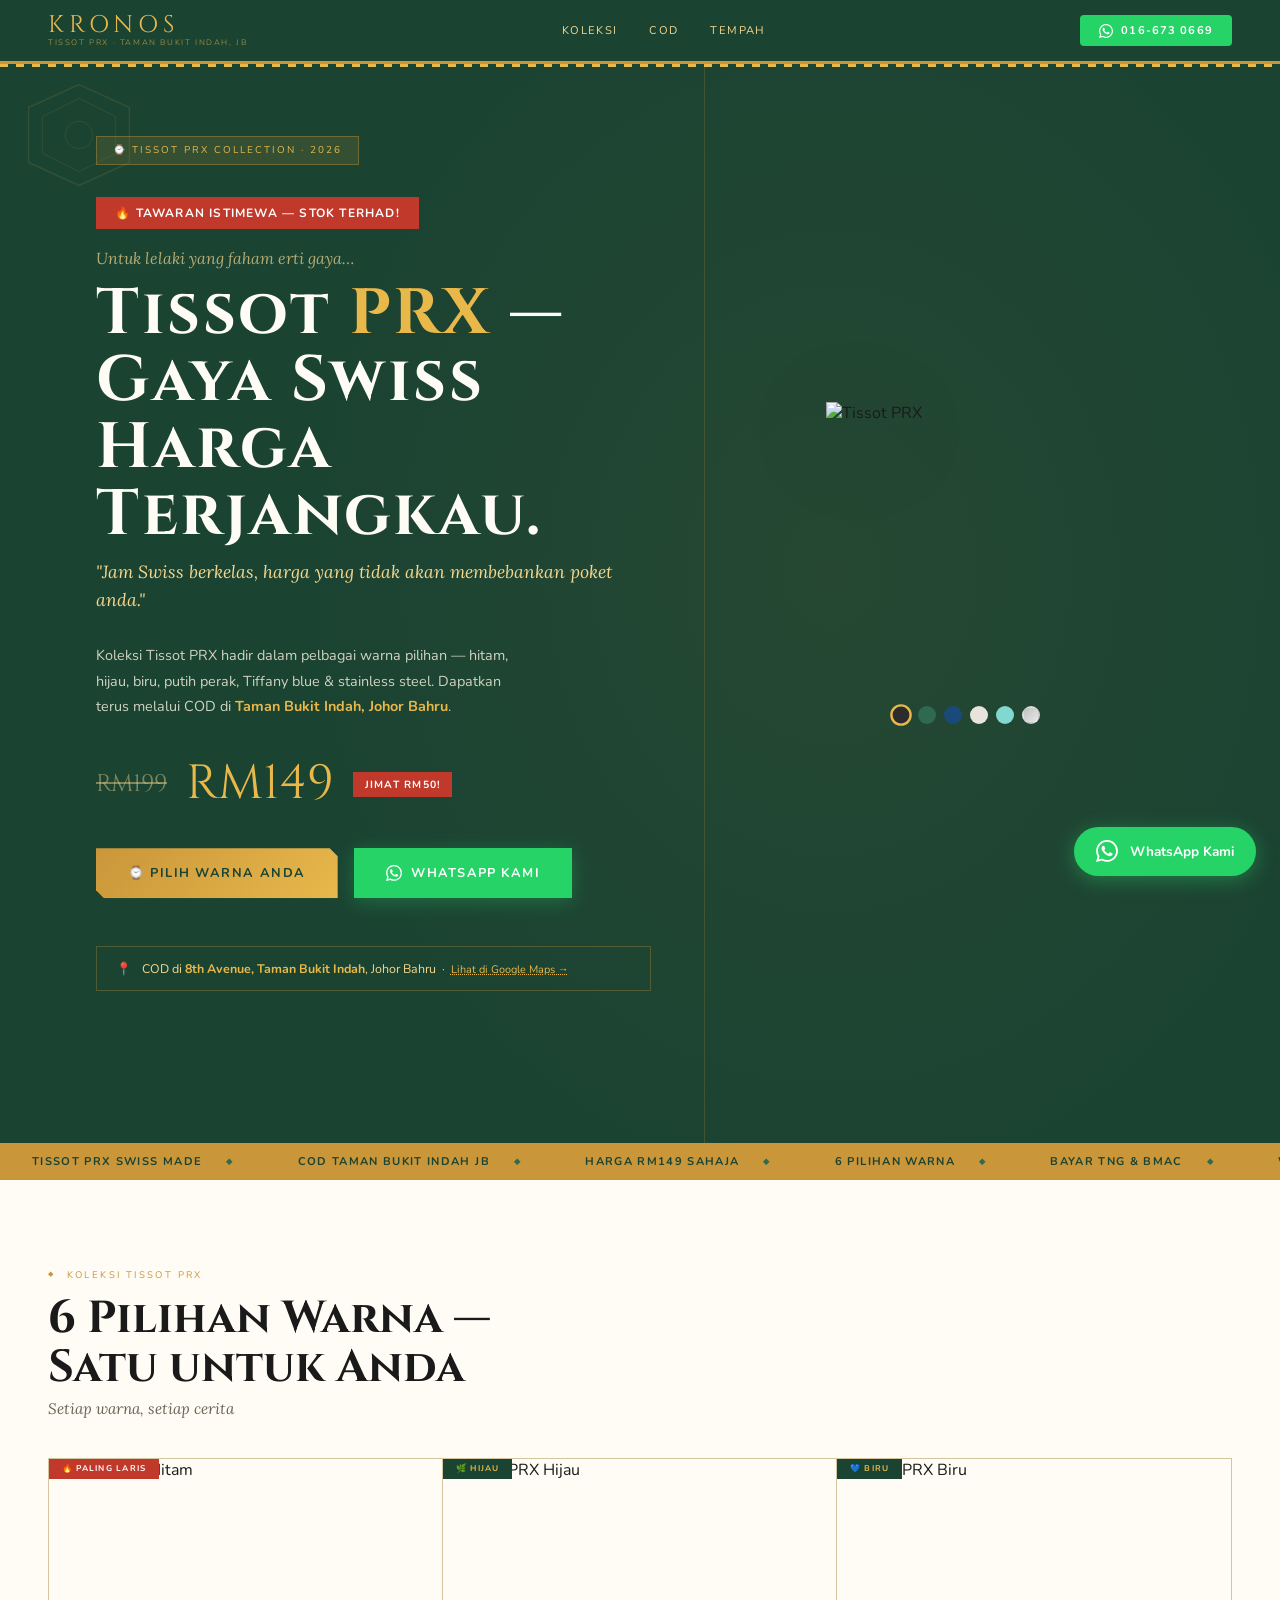
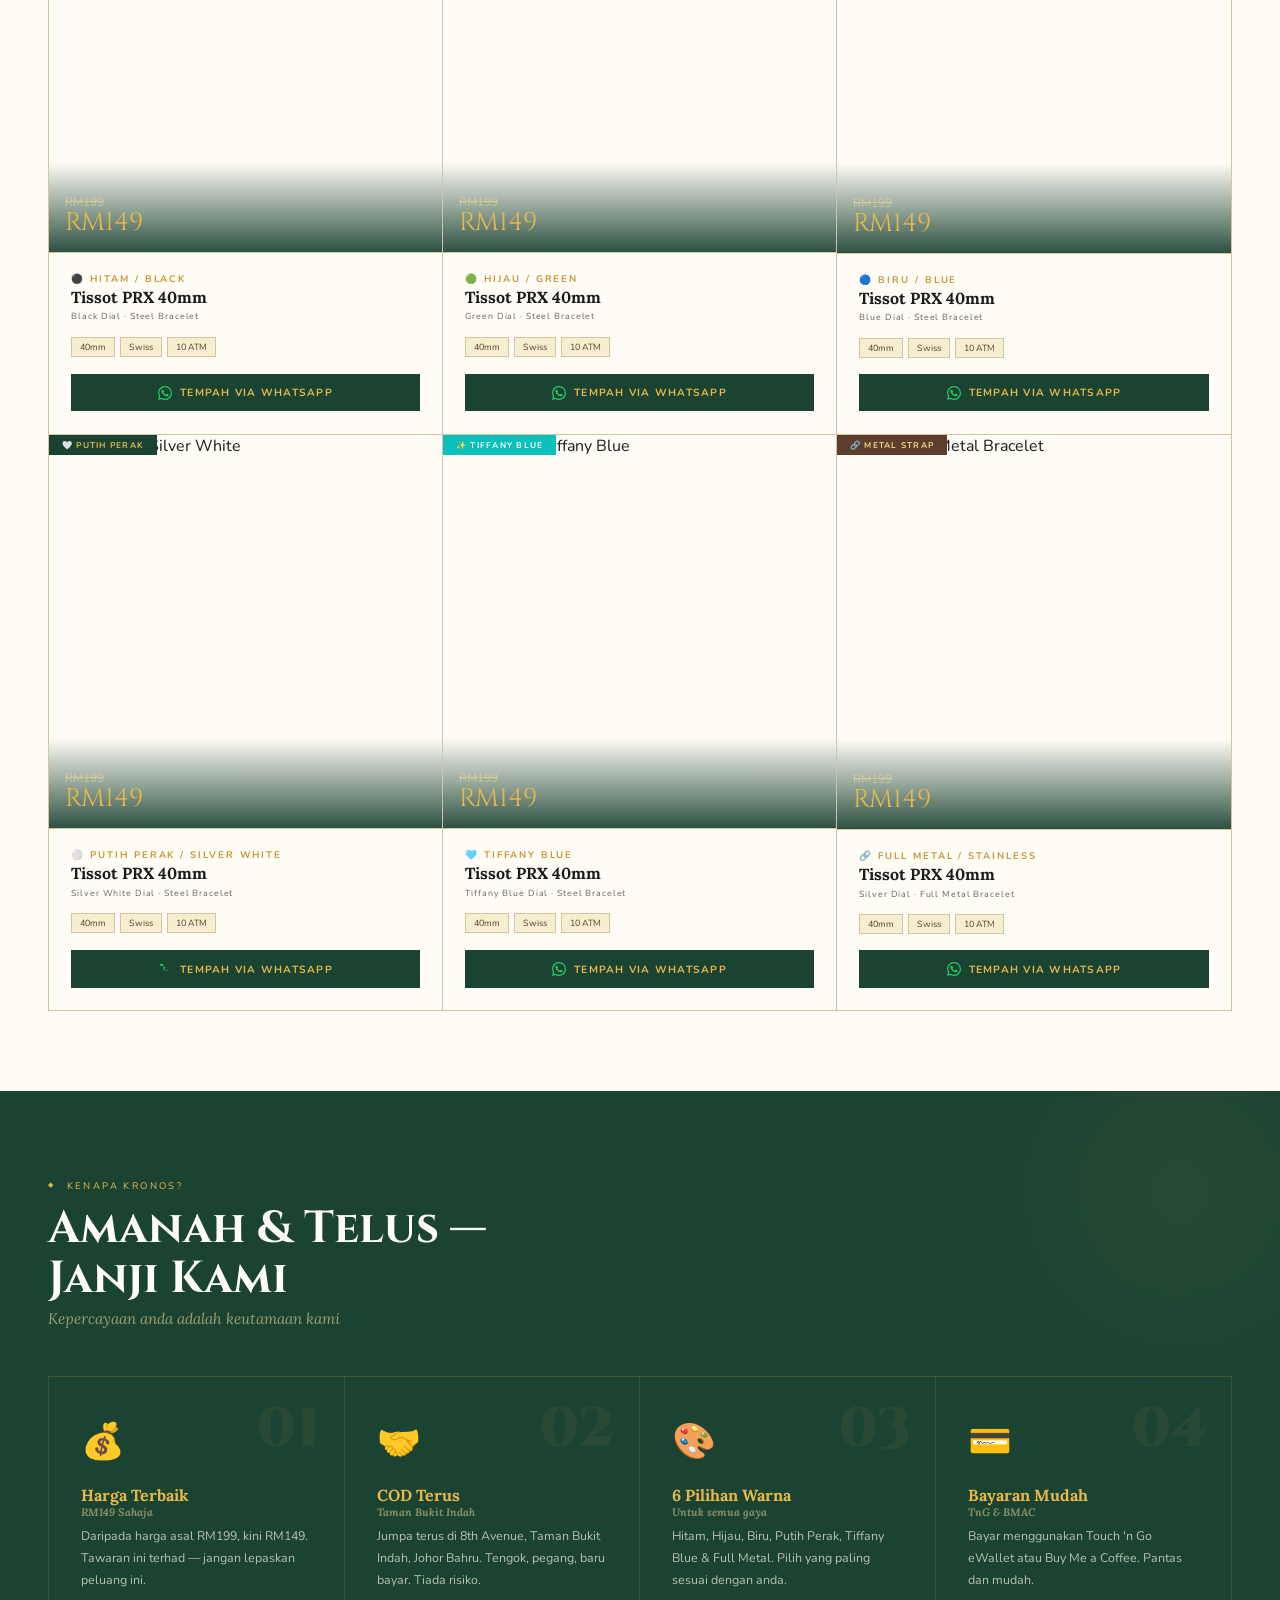
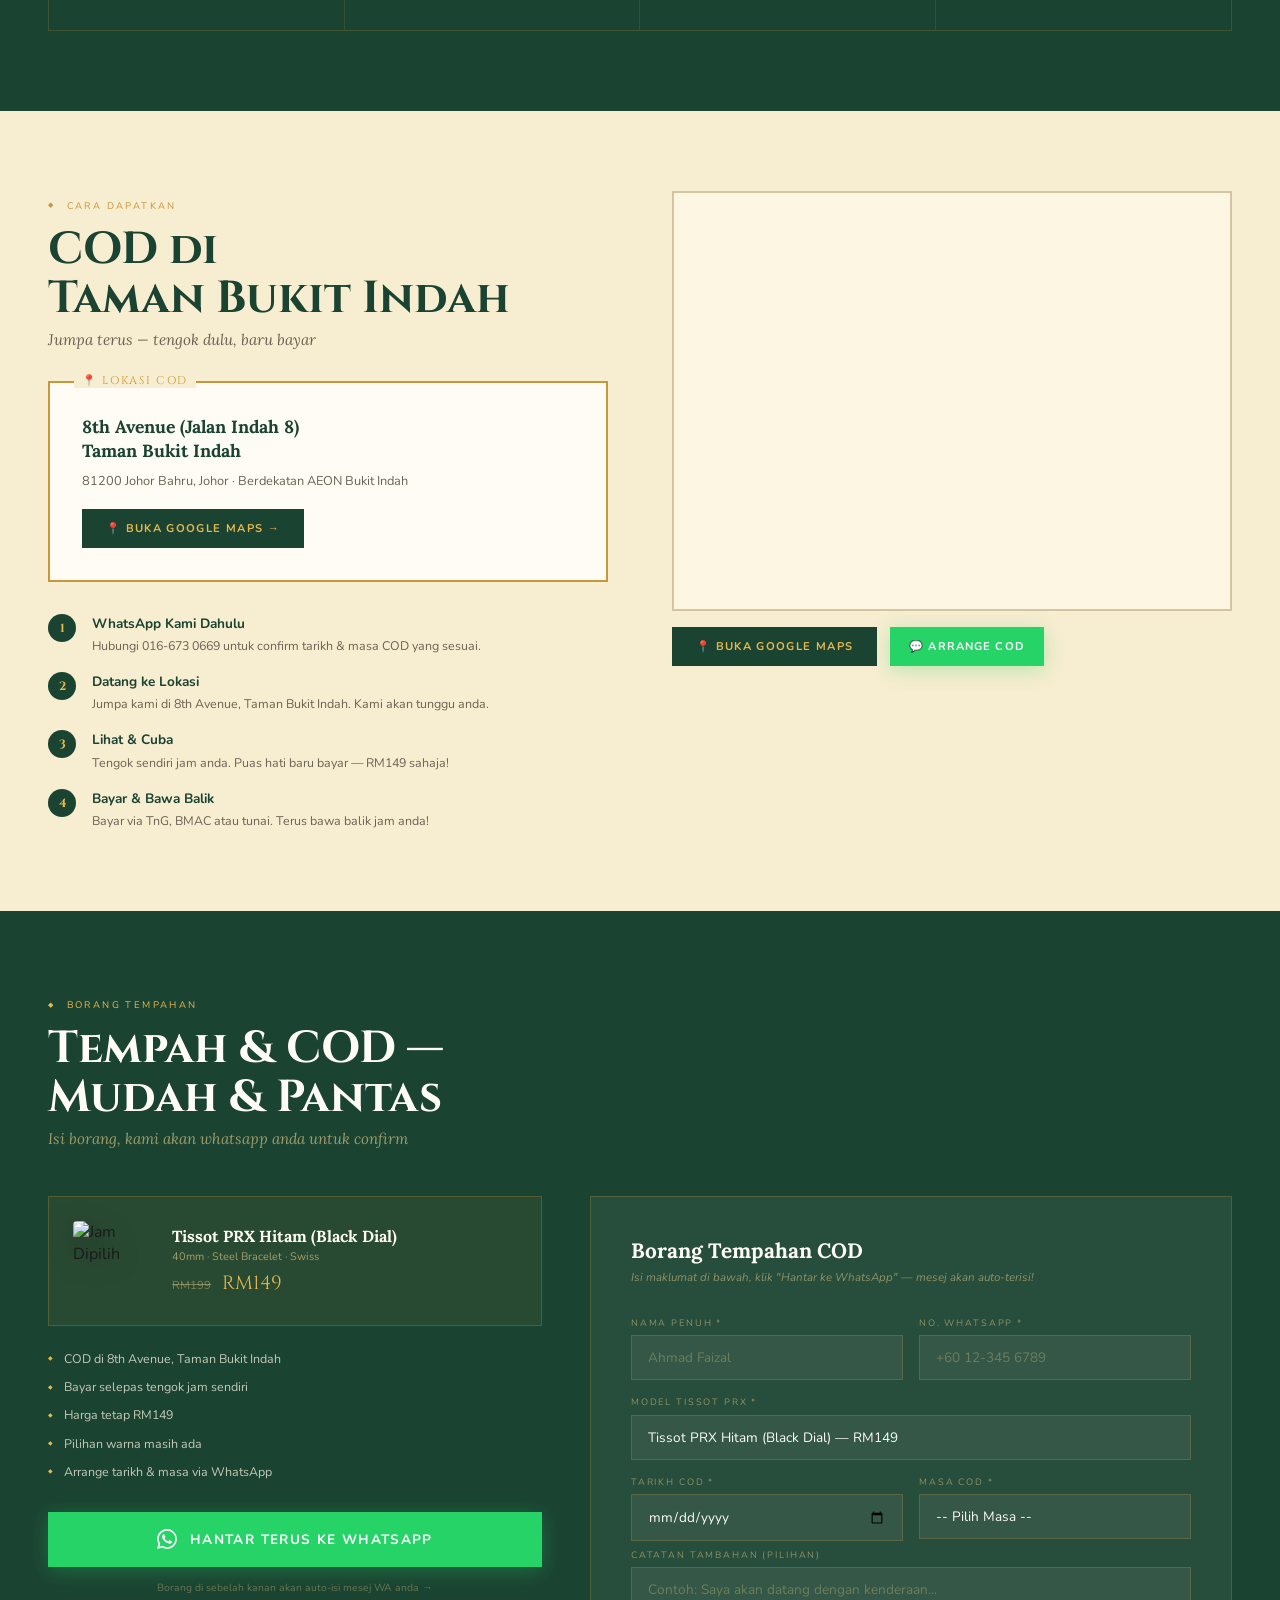
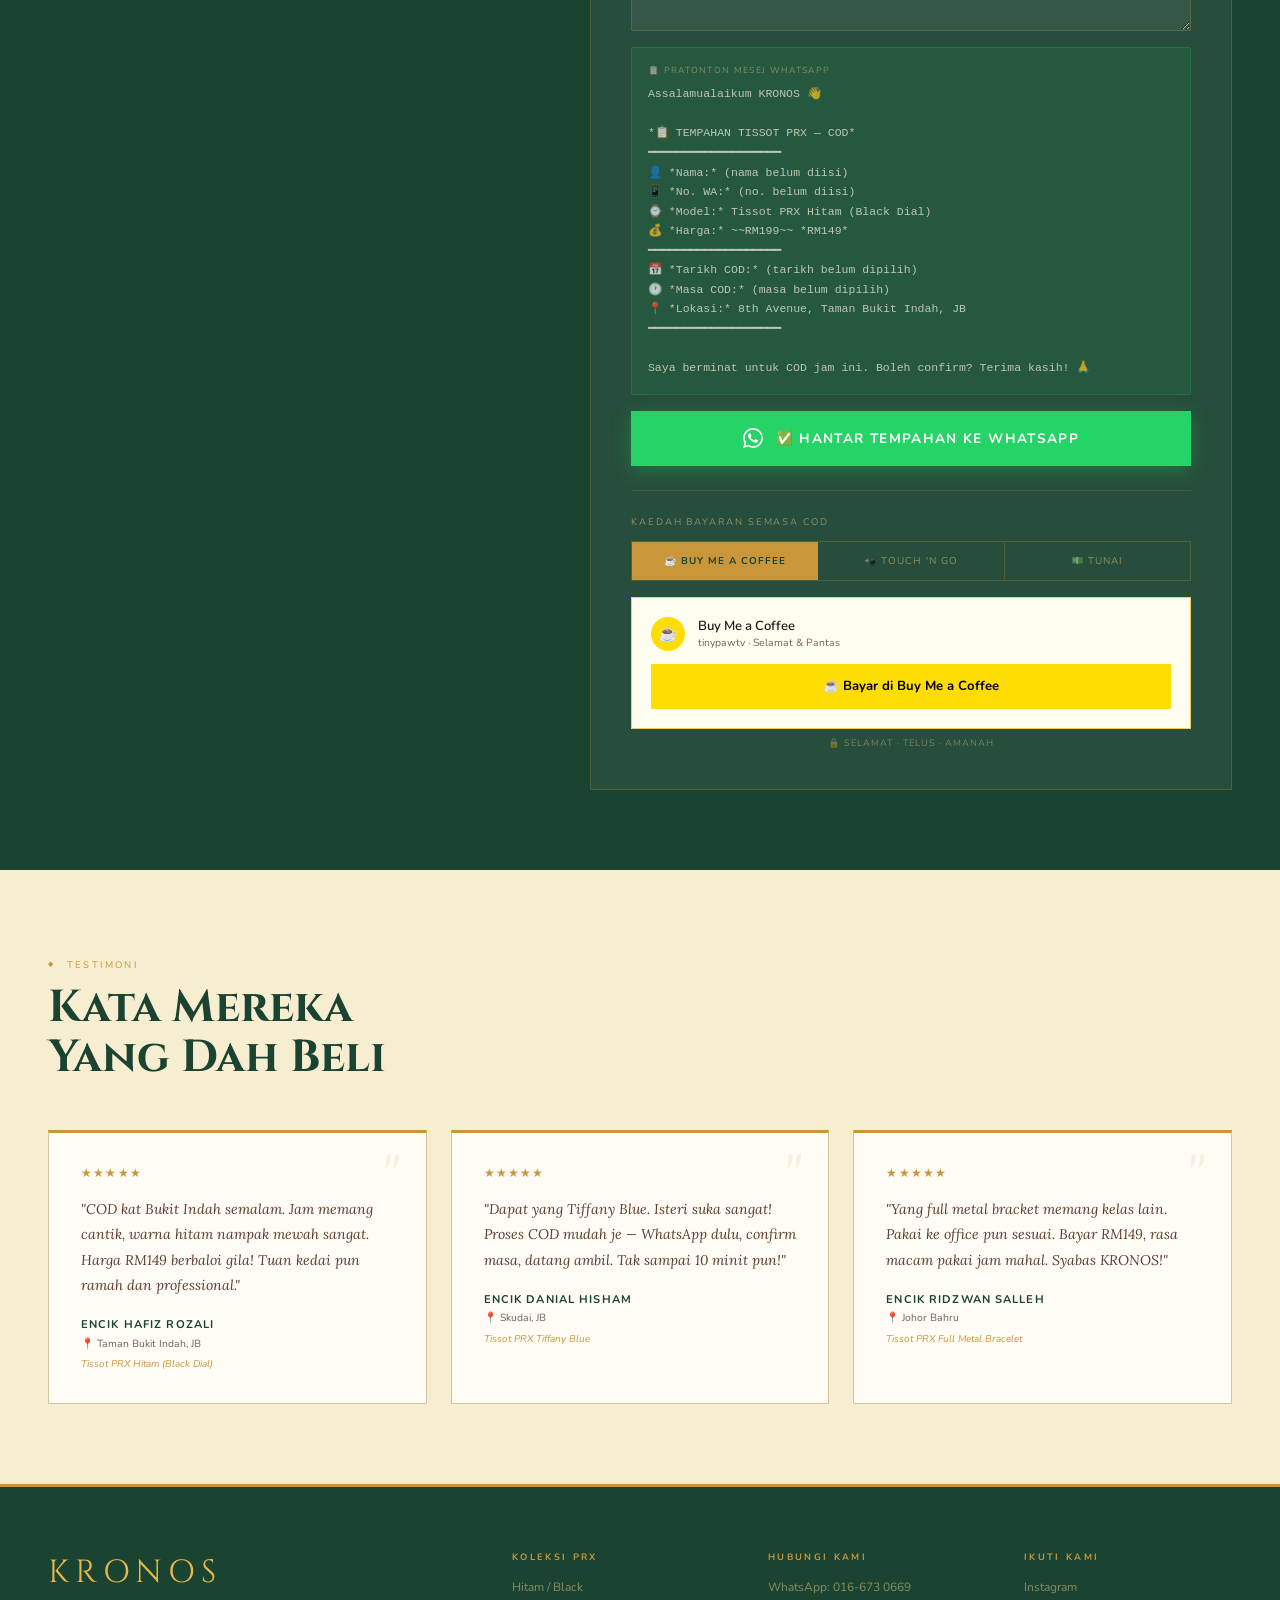
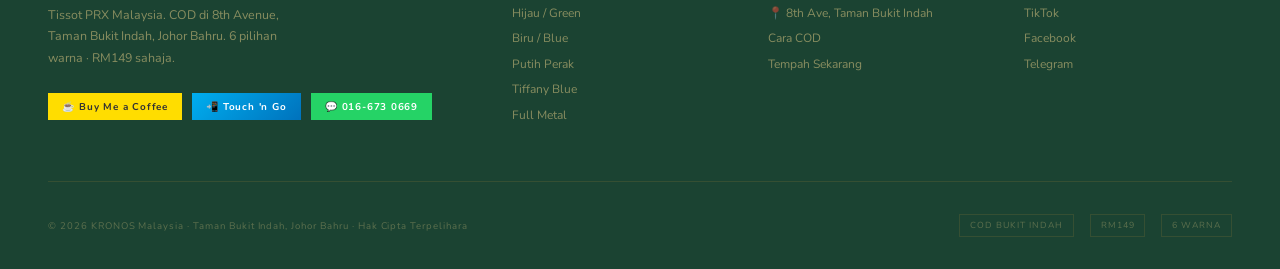
==== commit e578b141: "Add files via upload" ====
--- a/index.html
+++ b/index.html
@@ -3,8 +3,8 @@
 <head>
   <meta charset="UTF-8"/>
   <meta name="viewport" content="width=device-width, initial-scale=1.0"/>
-  <title>KRONOS — Jam Tangan Mewah Untuk Lelaki Berkelas</title>
-  <link href="https://fonts.googleapis.com/css2?family=Cinzel:wght@400;600;700;900&family=Lora:ital,wght@0,400;0,600;0,700;1,400&family=Noto+Sans+Malay:wght@400;500&family=Nunito:wght@400;500;600;700&display=swap" rel="stylesheet"/>
+  <title>KRONOS — Tissot PRX Malaysia · COD Taman Bukit Indah</title>
+  <link href="https://fonts.googleapis.com/css2?family=Cinzel:wght@400;600;700;900&family=Lora:ital,wght@0,400;0,600;0,700;1,400&family=Nunito:wght@400;500;600;700;800&display=swap" rel="stylesheet"/>
   <style>
     *, *::before, *::after { box-sizing: border-box; margin: 0; padding: 0; }
     :root {
@@ -14,7 +14,6 @@
       --emas:     #C9963A;
       --emas2:    #E8B84B;
       --emas-pale:#F5D78E;
-      --merah:    #8B1A1A;
       --krem:     #FDF6E3;
       --krem2:    #F7EDD0;
       --coklat:   #5C3D2E;
@@ -22,168 +21,95 @@
       --mid:      #6b6355;
       --border:   #d4c5a0;
       --white:    #FEFCF5;
-      --serif:    'Cinzel', 'Palatino Linotype', serif;
+      --red:      #c0392b;
+      --serif:    'Cinzel', serif;
       --lora:     'Lora', Georgia, serif;
       --sans:     'Nunito', sans-serif;
+      --phone:    '60166730669';
     }
     html { scroll-behavior: smooth; }
-    body {
-      font-family: var(--sans);
-      background: var(--krem);
-      color: var(--ink);
-      overflow-x: hidden;
-    }
-
-    /* ══════════════════════════════════
-       SONGKET / AWAN LARAT PATTERN SVG
-    ══════════════════════════════════ */
-    .songket-divider {
-      width: 100%; height: 24px; overflow: hidden;
-      background: var(--hijau);
-    }
-    .songket-divider svg { width: 100%; height: 100%; }
-
-    .pucuk-border {
-      width: 100%; height: 16px;
-      background: repeating-linear-gradient(
-        90deg,
-        var(--emas) 0px, var(--emas) 4px,
-        transparent 4px, transparent 12px,
-        var(--emas2) 12px, var(--emas2) 16px,
-        transparent 16px, transparent 24px
-      );
-      opacity: 0.6;
-    }
-
-    /* ══════════════════════════════════
-       FLOATING WA BUTTON
-    ══════════════════════════════════ */
+    body { font-family: var(--sans); background: var(--krem); color: var(--ink); overflow-x: hidden; }
+
+    /* ── FLOATING WA ── */
     .wa-float {
       position: fixed; bottom: 1.5rem; right: 1.5rem; z-index: 999;
       display: flex; align-items: center; gap: 0.7rem;
-      background: #25D366; color: #fff;
-      padding: 0.85rem 1.4rem; border-radius: 50px;
-      font-weight: 700; font-size: 0.85rem;
-      text-decoration: none; box-shadow: 0 4px 20px rgba(37,211,102,0.4);
+      background: #25D366; color: #fff; padding: 0.85rem 1.4rem; border-radius: 50px;
+      font-weight: 700; font-size: 0.85rem; text-decoration: none;
+      box-shadow: 0 4px 20px rgba(37,211,102,0.4);
       animation: waPulse 2.5s ease infinite;
     }
     .wa-float svg { width: 22px; height: 22px; fill: #fff; flex-shrink: 0; }
     @keyframes waPulse {
-      0%, 100% { box-shadow: 0 4px 20px rgba(37,211,102,0.4); }
-      50%       { box-shadow: 0 4px 35px rgba(37,211,102,0.7), 0 0 0 8px rgba(37,211,102,0.1); }
-    }
-
-    /* ══════════════════════════════════
-       NAV
-    ══════════════════════════════════ */
+      0%,100% { box-shadow: 0 4px 20px rgba(37,211,102,0.4); }
+      50%      { box-shadow: 0 4px 35px rgba(37,211,102,0.7), 0 0 0 8px rgba(37,211,102,0.1); }
+    }
+
+    /* ── NAV ── */
     nav {
       position: fixed; top: 0; left: 0; right: 0; z-index: 100;
-      background: var(--hijau);
-      border-bottom: 3px solid var(--emas);
-      padding: 0 3rem;
-      display: flex; align-items: center; justify-content: space-between;
-      height: 64px;
-    }
-    /* songket strip in nav */
-    nav::after {
-      content: '';
-      position: absolute; bottom: -6px; left: 0; right: 0; height: 3px;
-      background: repeating-linear-gradient(90deg, var(--emas2) 0, var(--emas2) 8px, transparent 8px, transparent 16px);
-    }
+      background: var(--hijau); border-bottom: 3px solid var(--emas);
+      padding: 0 3rem; display: flex; align-items: center; justify-content: space-between; height: 64px;
+    }
+    nav::after { content: ''; position: absolute; bottom: -6px; left: 0; right: 0; height: 3px; background: repeating-linear-gradient(90deg, var(--emas2) 0, var(--emas2) 8px, transparent 8px, transparent 16px); }
     .nav-logo-wrap { display: flex; flex-direction: column; }
     .nav-logo { font-family: var(--serif); font-size: 1.5rem; letter-spacing: 0.2em; color: var(--emas2); line-height: 1; }
-    .nav-sub  { font-size: 0.52rem; letter-spacing: 0.25em; color: rgba(232,184,75,0.6); text-transform: uppercase; }
+    .nav-sub  { font-size: 0.5rem; letter-spacing: 0.2em; color: rgba(232,184,75,0.6); text-transform: uppercase; }
     .nav-links { display: flex; gap: 2rem; }
-    .nav-links a { font-size: 0.72rem; letter-spacing: 0.12em; text-transform: uppercase; color: var(--emas-pale); text-decoration: none; transition: color 0.25s; }
+    .nav-links a { font-size: 0.7rem; letter-spacing: 0.12em; text-transform: uppercase; color: var(--emas-pale); text-decoration: none; transition: color 0.25s; }
     .nav-links a:hover { color: var(--emas2); }
     .nav-wa {
       display: flex; align-items: center; gap: 0.5rem;
-      background: #25D366; color: #fff;
-      font-size: 0.7rem; font-weight: 700; letter-spacing: 0.1em;
-      padding: 0.5rem 1.2rem; border-radius: 4px; text-decoration: none;
-      transition: filter 0.25s;
+      background: #25D366; color: #fff; font-size: 0.7rem; font-weight: 700; letter-spacing: 0.1em;
+      padding: 0.5rem 1.2rem; border-radius: 4px; text-decoration: none; transition: filter 0.25s;
     }
     .nav-wa:hover { filter: brightness(1.1); }
 
-    /* ══════════════════════════════════
-       HERO
-    ══════════════════════════════════ */
+    /* ── HERO ── */
     .hero {
-      min-height: 100vh;
-      padding-top: 64px;
-      background: var(--hijau);
-      position: relative;
-      overflow: hidden;
-      display: grid;
-      grid-template-columns: 1.1fr 0.9fr;
-    }
-    /* Awan larat background pattern */
-    .hero::before {
-      content: '';
-      position: absolute; inset: 0;
-      background-image:
-        radial-gradient(circle at 10% 20%, rgba(201,150,58,0.06) 0%, transparent 50%),
-        radial-gradient(circle at 90% 80%, rgba(201,150,58,0.06) 0%, transparent 50%);
-    }
-    /* Diagonal songket line */
-    .hero::after {
-      content: '';
-      position: absolute; top: 0; bottom: 0; left: 55%;
-      width: 1px; background: rgba(201,150,58,0.2);
-    }
-
-    /* geometric corner ornament */
-    .hero-ornament {
-      position: absolute; top: 80px; left: 24px;
-      width: 120px; height: 120px; opacity: 0.15;
-    }
-
+      min-height: 100vh; padding-top: 64px;
+      background: var(--hijau); position: relative; overflow: hidden;
+      display: grid; grid-template-columns: 1.1fr 0.9fr;
+    }
+    .hero::before { content: ''; position: absolute; inset: 0; background: radial-gradient(ellipse 60% 80% at 65% 50%, rgba(201,150,58,0.06), transparent 70%); }
+    .hero::after  { content: ''; position: absolute; top: 0; bottom: 0; left: 55%; width: 1px; background: rgba(201,150,58,0.2); }
+    .hero-ornament { position: absolute; top: 80px; left: 24px; width: 110px; height: 110px; opacity: 0.15; }
     .hero-left {
-      padding: 4.5rem 3rem 4.5rem 3rem;
-      display: flex; flex-direction: column; justify-content: center;
-      position: relative; z-index: 2;
+      padding: 4.5rem 3rem; display: flex; flex-direction: column; justify-content: center; position: relative; z-index: 2;
     }
     .hero-badge {
       display: inline-flex; align-items: center; gap: 0.6rem;
-      background: rgba(201,150,58,0.15);
-      border: 1px solid rgba(201,150,58,0.4);
+      background: rgba(201,150,58,0.15); border: 1px solid rgba(201,150,58,0.4);
       color: var(--emas2); font-size: 0.62rem; letter-spacing: 0.2em; text-transform: uppercase;
       padding: 0.4rem 1rem; margin-bottom: 2rem; width: fit-content;
-      font-family: var(--sans);
-    }
-    .hero-badge span { color: var(--emas2); font-size: 0.8rem; }
-    .hero-tagline-ms {
-      font-family: var(--lora); font-style: italic;
-      font-size: 1rem; color: rgba(245,215,142,0.7); margin-bottom: 0.8rem;
-      letter-spacing: 0.05em;
-    }
-    h1 {
-      font-family: var(--serif);
-      font-size: clamp(2.6rem, 5vw, 4.2rem);
-      line-height: 1.05; letter-spacing: 0.04em;
-      color: var(--white); margin-bottom: 0.5rem;
-    }
+    }
+    .promo-banner {
+      display: inline-flex; align-items: center; gap: 0.8rem;
+      background: var(--red); color: #fff;
+      font-size: 0.75rem; font-weight: 700; letter-spacing: 0.1em; text-transform: uppercase;
+      padding: 0.5rem 1.2rem; margin-bottom: 1.2rem; width: fit-content;
+      animation: blink 2s ease infinite;
+    }
+    @keyframes blink { 0%,100% { opacity:1; } 50% { opacity:0.8; } }
+    .hero-tagline-ms { font-family: var(--lora); font-style: italic; font-size: 1rem; color: rgba(245,215,142,0.7); margin-bottom: 0.8rem; }
+    h1 { font-family: var(--serif); font-size: clamp(2.5rem, 5vw, 4rem); line-height: 1.05; letter-spacing: 0.04em; color: var(--white); margin-bottom: 0.5rem; }
     h1 .emas { color: var(--emas2); }
-    .hero-bm {
-      font-family: var(--lora); font-style: italic;
-      font-size: 1.15rem; color: var(--emas-pale); margin-bottom: 1.8rem; line-height: 1.6;
-    }
-    .hero-desc {
-      font-size: 0.9rem; line-height: 1.8; color: rgba(253,246,227,0.8);
-      max-width: 440px; margin-bottom: 2.5rem;
-    }
-    .hero-desc strong { color: var(--emas2); }
-
+    .hero-bm { font-family: var(--lora); font-style: italic; font-size: 1.1rem; color: var(--emas-pale); margin-bottom: 1.8rem; line-height: 1.6; }
+    .hero-desc { font-size: 0.9rem; line-height: 1.8; color: rgba(253,246,227,0.8); max-width: 430px; margin-bottom: 2.5rem; }
+    .price-hero {
+      display: flex; align-items: center; gap: 1.2rem; margin-bottom: 2.5rem; flex-wrap: wrap;
+    }
+    .price-old { font-family: var(--serif); font-size: 1.5rem; color: rgba(245,215,142,0.45); text-decoration: line-through; }
+    .price-new { font-family: var(--serif); font-size: 3rem; color: var(--emas2); line-height: 1; }
+    .price-save { background: var(--red); color: #fff; font-size: 0.65rem; font-weight: 700; letter-spacing: 0.12em; text-transform: uppercase; padding: 0.3rem 0.7rem; }
     .hero-cta-row { display: flex; gap: 1rem; flex-wrap: wrap; margin-bottom: 3rem; }
     .btn-emas {
-      background: linear-gradient(135deg, var(--emas), var(--emas2));
-      color: var(--hijau); font-family: var(--sans); font-weight: 700;
-      font-size: 0.8rem; letter-spacing: 0.12em; text-transform: uppercase;
+      background: linear-gradient(135deg, var(--emas), var(--emas2)); color: var(--hijau);
+      font-family: var(--sans); font-weight: 700; font-size: 0.8rem; letter-spacing: 0.12em; text-transform: uppercase;
       padding: 1rem 2rem; border: none; cursor: pointer; text-decoration: none;
       display: inline-flex; align-items: center; gap: 0.6rem;
       clip-path: polygon(0 0, calc(100% - 8px) 0, 100% 8px, 100% 100%, 8px 100%, 0 calc(100% - 8px));
-      transition: filter 0.25s, transform 0.2s;
-      box-shadow: 0 4px 20px rgba(201,150,58,0.35);
+      transition: filter 0.25s, transform 0.2s; box-shadow: 0 4px 20px rgba(201,150,58,0.35);
     }
     .btn-emas:hover { filter: brightness(1.1); transform: translateY(-2px); }
     .btn-wa {
@@ -191,272 +117,145 @@
       font-size: 0.8rem; letter-spacing: 0.1em; text-transform: uppercase;
       padding: 1rem 2rem; border: none; cursor: pointer; text-decoration: none;
       display: inline-flex; align-items: center; gap: 0.6rem;
-      transition: filter 0.25s, transform 0.2s;
-      box-shadow: 0 4px 20px rgba(37,211,102,0.3);
+      transition: filter 0.25s, transform 0.2s; box-shadow: 0 4px 20px rgba(37,211,102,0.3);
     }
     .btn-wa:hover { filter: brightness(1.1); transform: translateY(-2px); }
 
-    .hero-trust {
-      display: flex; gap: 1.5rem; flex-wrap: wrap;
-      padding-top: 2rem; border-top: 1px solid rgba(201,150,58,0.2);
-    }
-    .trust-item { display: flex; align-items: center; gap: 0.5rem; font-size: 0.72rem; color: var(--emas-pale); }
-    .trust-item .dot { width: 6px; height: 6px; border-radius: 50%; background: var(--emas2); flex-shrink: 0; }
+    /* COD badge in hero */
+    .hero-cod {
+      display: inline-flex; align-items: center; gap: 0.6rem;
+      border: 1px solid rgba(201,150,58,0.3); padding: 0.8rem 1.2rem;
+      color: var(--emas-pale); font-size: 0.78rem;
+    }
+    .hero-cod strong { color: var(--emas2); }
+    .hero-cod a { color: var(--emas2); text-decoration: underline dotted; font-size: 0.68rem; }
 
     /* hero right */
-    .hero-right {
-      display: flex; flex-direction: column; align-items: center; justify-content: center;
-      position: relative; z-index: 2; padding: 3rem 2rem;
-    }
-    .watch-frame {
-      position: relative; width: 320px; height: 320px;
+    .hero-right { display: flex; flex-direction: column; align-items: center; justify-content: center; position: relative; z-index: 2; padding: 3rem 2rem; gap: 1.5rem; }
+    .hero-watch-img-wrap { position: relative; }
+    .hero-watch-img { width: 280px; height: 280px; object-fit: contain; filter: drop-shadow(0 20px 60px rgba(0,0,0,0.4)); animation: floatWatch 4s ease-in-out infinite; }
+    @keyframes floatWatch { 0%,100% { transform: translateY(0); } 50% { transform: translateY(-10px); } }
+    .hero-color-dots { display: flex; gap: 0.5rem; justify-content: center; }
+    .c-dot {
+      width: 18px; height: 18px; border-radius: 50%; cursor: pointer;
+      border: 2px solid transparent; transition: border-color 0.25s, transform 0.2s;
+    }
+    .c-dot:hover, .c-dot.active { border-color: var(--emas2); transform: scale(1.2); }
+
+    /* ── MARQUEE ── */
+    .marquee-bar { background: var(--emas); overflow: hidden; padding: 0.7rem 0; }
+    .marquee-inner { display: flex; gap: 0; white-space: nowrap; animation: mScroll 28s linear infinite; }
+    .m-item { display: inline-flex; align-items: center; gap: 1.5rem; padding: 0 2rem; font-family: var(--sans); font-weight: 700; font-size: 0.7rem; letter-spacing: 0.12em; text-transform: uppercase; color: var(--hijau); }
+    .m-item .sep { color: var(--hijau2); font-size: 0.5rem; }
+    @keyframes mScroll { from { transform: translateX(0); } to { transform: translateX(-50%); } }
+
+    /* ── SHARED ── */
+    section { padding: 5rem 3rem; }
+    .s-kicker { display: inline-flex; align-items: center; gap: 0.7rem; font-size: 0.6rem; letter-spacing: 0.25em; text-transform: uppercase; color: var(--emas); margin-bottom: 0.8rem; }
+    .s-kicker::before { content: '◆'; font-size: 0.45rem; }
+    h2 { font-family: var(--serif); font-size: clamp(1.8rem, 3.5vw, 2.8rem); line-height: 1.1; margin-bottom: 0.4rem; }
+    .h2-bm { font-family: var(--lora); font-style: italic; font-size: 0.95rem; color: var(--mid); margin-bottom: 2rem; }
+
+    /* ── PRODUCTS ── */
+    .products-section { background: var(--white); }
+    .products-grid { display: grid; grid-template-columns: repeat(3, 1fr); gap: 0; border: 1px solid var(--border); margin-top: 2.5rem; }
+    .p-card {
+      display: flex; flex-direction: column; border-right: 1px solid var(--border);
+      position: relative; overflow: hidden; background: var(--white); cursor: pointer;
+      transition: transform 0.3s, box-shadow 0.3s;
+    }
+    .p-card:nth-child(3), .p-card:nth-child(6) { border-right: none; }
+    .p-card:nth-child(4), .p-card:nth-child(5), .p-card:nth-child(6) { border-top: 1px solid var(--border); }
+    .p-card:hover { transform: translateY(-5px); box-shadow: 0 12px 40px rgba(27,67,50,0.13); z-index: 2; }
+    .p-card:hover .p-img img { transform: scale(1.07); }
+    .p-img {
+      aspect-ratio: 1; overflow: hidden; position: relative;
       display: flex; align-items: center; justify-content: center;
     }
-    /* outer songket ring */
-    .watch-ring-outer {
-      position: absolute; inset: 0; border-radius: 50%;
-      border: 2px solid rgba(201,150,58,0.3);
-      animation: spin 25s linear infinite;
-    }
-    .watch-ring-outer::before, .watch-ring-outer::after {
-      content: '◆'; position: absolute; left: 50%; transform: translateX(-50%);
-      color: var(--emas); font-size: 0.7rem;
-    }
-    .watch-ring-outer::before { top: -8px; }
-    .watch-ring-outer::after  { bottom: -8px; }
-    .watch-ring-mid {
-      position: absolute; inset: 20px; border-radius: 50%;
-      border: 1px dashed rgba(201,150,58,0.2);
-      animation: spin 40s linear infinite reverse;
-    }
-    @keyframes spin { to { transform: rotate(360deg); } }
-
-    .watch-face-wrap {
-      position: absolute; inset: 45px; border-radius: 50%;
-      background: radial-gradient(ellipse at 35% 30%, #2d3a2e, #0d1a0f);
-      border: 3px solid var(--emas);
-      box-shadow:
-        0 0 50px rgba(201,150,58,0.2),
-        0 0 100px rgba(201,150,58,0.08),
-        inset 0 0 30px rgba(0,0,0,0.6);
-      display: flex; align-items: center; justify-content: center; overflow: hidden;
-    }
-    .watch-face-inner { text-align: center; position: relative; z-index: 3; }
-    .wf-brand { font-family: var(--serif); font-size: 0.75rem; letter-spacing: 0.3em; color: var(--emas2); display: block; margin-bottom: 0.1rem; }
-    .wf-model { font-size: 0.35rem; letter-spacing: 0.2em; color: rgba(245,215,142,0.5); text-transform: uppercase; }
-    /* clock hands */
-    .hand { position: absolute; bottom: 50%; left: 50%; transform-origin: bottom center; border-radius: 2px; }
-    .hand-h { width: 2.5px; height: 27%; background: var(--emas2); margin-left: -1.25px; animation: spinH 43200s linear infinite; transform: rotate(150deg); }
-    .hand-m { width: 2px;   height: 36%; background: #eee; margin-left: -1px; animation: spinM 3600s linear infinite; transform: rotate(240deg); }
-    .hand-s { width: 1px;   height: 40%; background: var(--merah); margin-left: -0.5px; animation: spinS 60s linear infinite; transform: rotate(180deg); }
-    @keyframes spinH { to { transform: rotate(360deg); } }
-    @keyframes spinM { to { transform: rotate(360deg); } }
-    @keyframes spinS { to { transform: rotate(360deg); } }
-    .hand-center { position: absolute; top: 50%; left: 50%; transform: translate(-50%,-50%); width: 8px; height: 8px; border-radius: 50%; background: var(--emas); z-index: 4; }
-    /* tick marks */
-    .ticks { position: absolute; inset: 0; }
-
-    .hero-price-pill {
-      margin-top: 2rem; text-align: center;
-    }
-    .price-from { font-size: 0.6rem; letter-spacing: 0.2em; text-transform: uppercase; color: rgba(245,215,142,0.6); margin-bottom: 0.3rem; }
-    .price-num { font-family: var(--serif); font-size: 2rem; color: var(--emas2); letter-spacing: 0.05em; }
-    .price-brand-tag {
-      margin-top: 0.6rem; display: inline-block;
-      background: rgba(201,150,58,0.15); border: 1px solid rgba(201,150,58,0.3);
-      font-size: 0.58rem; letter-spacing: 0.2em; text-transform: uppercase;
-      color: var(--emas-pale); padding: 0.3rem 1rem;
-    }
-
-    /* ══════════════════════════════════
-       MARQUEE — Bahasa Malaysia
-    ══════════════════════════════════ */
-    .marquee-bar {
-      background: var(--emas);
-      overflow: hidden; padding: 0.7rem 0;
-    }
-    .marquee-inner {
-      display: flex; gap: 0; white-space: nowrap;
-      animation: marqueeScroll 28s linear infinite;
-    }
-    .m-item {
-      display: inline-flex; align-items: center; gap: 1.5rem;
-      padding: 0 2rem; font-family: var(--sans); font-weight: 700;
-      font-size: 0.7rem; letter-spacing: 0.12em; text-transform: uppercase;
-      color: var(--hijau);
-    }
-    .m-item .sep { color: var(--hijau2); font-size: 0.5rem; }
-    @keyframes marqueeScroll { from { transform: translateX(0); } to { transform: translateX(-50%); } }
-
-    /* ══════════════════════════════════
-       SECTION SHARED
-    ══════════════════════════════════ */
-    section { padding: 5.5rem 3rem; }
-    .s-kicker {
-      display: inline-flex; align-items: center; gap: 0.7rem;
-      font-size: 0.6rem; letter-spacing: 0.25em; text-transform: uppercase;
-      color: var(--emas); margin-bottom: 0.8rem;
-    }
-    .s-kicker::before { content: '◆'; font-size: 0.45rem; }
-    h2 { font-family: var(--serif); font-size: clamp(1.8rem, 3.5vw, 3rem); line-height: 1.1; margin-bottom: 0.5rem; }
-    .h2-bm { font-family: var(--lora); font-style: italic; font-size: 1rem; color: var(--mid); margin-bottom: 2rem; }
-
-    /* ══════════════════════════════════
-       PRODUCTS — KOLEKSI KAMI
-    ══════════════════════════════════ */
-    .products-section { background: var(--white); }
-    .products-grid {
-      display: grid; grid-template-columns: repeat(4, 1fr);
-      gap: 0; border: 1px solid var(--border);
-      margin-top: 2.5rem;
-    }
-    .p-card {
-      display: flex; flex-direction: column;
-      border-right: 1px solid var(--border);
-      position: relative; overflow: hidden;
-      background: var(--white); cursor: pointer;
-      transition: transform 0.3s, box-shadow 0.3s;
-    }
-    .p-card:last-child { border-right: none; }
-    .p-card:hover { transform: translateY(-4px); box-shadow: 0 12px 40px rgba(27,67,50,0.12); z-index: 2; }
-    .p-card:hover .p-img img { transform: scale(1.06); }
-    .p-img {
-      aspect-ratio: 1; background: var(--krem2);
-      overflow: hidden; position: relative;
-      display: flex; align-items: center; justify-content: center;
-    }
-    .p-img img { width: 85%; height: 85%; object-fit: contain; transition: transform 0.5s; filter: drop-shadow(0 8px 24px rgba(0,0,0,0.15)); }
+    .p-img img { width: 100%; height: 100%; object-fit: cover; transition: transform 0.5s; }
     .p-flag {
-      position: absolute; top: 0.8rem; left: 0;
+      position: absolute; top: 0; left: 0;
       background: var(--hijau); color: var(--emas2);
       font-size: 0.52rem; letter-spacing: 0.15em; text-transform: uppercase;
-      padding: 0.25rem 0.8rem; font-weight: 700;
-    }
-    .p-flag.panas { background: var(--merah); color: #fff; }
-    .p-flag.emas  { background: var(--emas); color: var(--hijau); }
-    .p-body { padding: 1.4rem; flex: 1; display: flex; flex-direction: column; border-top: 1px solid var(--border); }
-    .p-brand-tag { font-size: 0.55rem; letter-spacing: 0.2em; text-transform: uppercase; color: var(--hijau2); font-weight: 700; margin-bottom: 0.3rem; }
-    .p-name { font-family: var(--lora); font-size: 1.05rem; font-weight: 700; line-height: 1.2; margin-bottom: 0.25rem; }
-    .p-ref  { font-size: 0.55rem; color: var(--mid); letter-spacing: 0.1em; margin-bottom: 0.8rem; }
+      padding: 0.3rem 0.8rem; font-weight: 700; z-index: 2;
+    }
+    .p-flag.panas { background: var(--red); color: #fff; }
+    /* Price overlay on image */
+    .p-price-overlay {
+      position: absolute; bottom: 0; left: 0; right: 0;
+      background: linear-gradient(to top, rgba(27,67,50,0.92), transparent);
+      padding: 2rem 1rem 1rem;
+      display: flex; align-items: flex-end; justify-content: space-between;
+      z-index: 2;
+    }
+    .p-price-old { font-size: 0.75rem; color: rgba(245,215,142,0.6); text-decoration: line-through; }
+    .p-price-new { font-family: var(--serif); font-size: 1.6rem; color: var(--emas2); line-height: 1; }
+    .p-body { padding: 1.2rem 1.4rem 1.4rem; flex: 1; display: flex; flex-direction: column; border-top: 1px solid var(--border); }
+    .p-color-name { font-size: 0.6rem; letter-spacing: 0.2em; text-transform: uppercase; color: var(--emas); font-weight: 700; margin-bottom: 0.2rem; }
+    .p-name { font-family: var(--lora); font-size: 1rem; font-weight: 700; line-height: 1.2; margin-bottom: 0.2rem; }
+    .p-ref { font-size: 0.55rem; color: var(--mid); letter-spacing: 0.1em; margin-bottom: 0.9rem; }
     .p-specs { display: flex; flex-wrap: wrap; gap: 0.3rem; margin-bottom: 1rem; }
-    .p-spec { font-size: 0.56rem; padding: 0.2rem 0.5rem; background: var(--krem2); border: 1px solid var(--border); color: var(--coklat); letter-spacing: 0.05em; }
-    .p-footer { margin-top: auto; display: flex; justify-content: space-between; align-items: center; gap: 0.5rem; }
-    .p-price { font-family: var(--serif); font-size: 1.3rem; color: var(--hijau); font-weight: 700; }
+    .p-spec { font-size: 0.56rem; padding: 0.2rem 0.5rem; background: var(--krem2); border: 1px solid var(--border); color: var(--coklat); }
     .p-btn {
+      margin-top: auto; display: flex; align-items: center; justify-content: center; gap: 0.5rem;
       background: var(--hijau); color: var(--emas2);
-      font-size: 0.6rem; font-weight: 700; letter-spacing: 0.12em; text-transform: uppercase;
-      padding: 0.55rem 1rem; text-decoration: none; border: none; cursor: pointer;
-      font-family: var(--sans); transition: background 0.25s;
+      font-size: 0.65rem; font-weight: 700; letter-spacing: 0.12em; text-transform: uppercase;
+      padding: 0.7rem 1rem; text-decoration: none; border: none; cursor: pointer;
+      font-family: var(--sans); transition: background 0.25s; width: 100%;
     }
     .p-btn:hover { background: var(--hijau2); }
-
-    /* ══════════════════════════════════
-       KENAPA KRONOS — WHY US
-    ══════════════════════════════════ */
+    .p-btn svg { width: 14px; height: 14px; fill: #25D366; }
+
+    /* ── KENAPA KAMI ── */
     .kenapa { background: var(--hijau); position: relative; overflow: hidden; }
-    .kenapa::before {
-      content: '';
-      position: absolute; top: -100px; right: -100px; width: 400px; height: 400px;
-      border-radius: 50%; background: radial-gradient(circle, rgba(201,150,58,0.07), transparent 70%);
-    }
+    .kenapa::before { content: ''; position: absolute; top:-100px; right:-100px; width:400px; height:400px; border-radius:50%; background:radial-gradient(circle,rgba(201,150,58,0.07),transparent 70%); }
     .kenapa h2 { color: var(--white); }
     .kenapa .h2-bm { color: rgba(245,215,142,0.6); }
     .kenapa .s-kicker { color: var(--emas2); }
     .kenapa-grid { display: grid; grid-template-columns: repeat(4, 1fr); gap: 0; margin-top: 3rem; border: 1px solid rgba(201,150,58,0.2); }
-    .k-card {
-      padding: 2.5rem 2rem; border-right: 1px solid rgba(201,150,58,0.15);
-      position: relative; transition: background 0.3s;
-    }
+    .k-card { padding: 2.5rem 2rem; border-right: 1px solid rgba(201,150,58,0.15); position: relative; transition: background 0.3s; }
     .k-card:last-child { border-right: none; }
     .k-card:hover { background: rgba(201,150,58,0.05); }
     .k-icon { font-size: 2.2rem; margin-bottom: 1.2rem; display: block; }
-    .k-card h3 { font-family: var(--lora); font-size: 1.05rem; color: var(--emas2); margin-bottom: 0.3rem; }
-    .k-card h3 span { display: block; font-size: 0.7rem; color: rgba(245,215,142,0.5); font-style: italic; margin-bottom: 0.5rem; }
-    .k-card p { font-size: 0.8rem; line-height: 1.75; color: rgba(253,246,227,0.7); }
-    .k-num {
-      position: absolute; top: 1.5rem; right: 1.5rem;
-      font-family: var(--serif); font-size: 3.5rem; font-weight: 900;
-      color: rgba(201,150,58,0.08); line-height: 1;
-    }
-
-    /* ══════════════════════════════════
-       HADIAH SECTION — Gift angle
-    ══════════════════════════════════ */
-    .hadiah { background: var(--krem2); }
-    .hadiah-inner { display: grid; grid-template-columns: 1fr 1fr; gap: 4rem; align-items: center; }
-    .hadiah-visual {
-      background: var(--hijau); padding: 3rem;
-      display: flex; flex-direction: column; align-items: center; gap: 1.5rem;
-      position: relative; overflow: hidden;
-    }
-    .hadiah-visual::before {
-      content: '';
-      position: absolute; inset: 0;
-      background: repeating-linear-gradient(
-        45deg,
-        transparent, transparent 30px,
-        rgba(201,150,58,0.03) 30px, rgba(201,150,58,0.03) 60px
-      );
-    }
-    .hadiah-tag {
-      background: var(--emas); color: var(--hijau);
-      font-family: var(--serif); font-size: 0.8rem; letter-spacing: 0.2em;
-      padding: 0.5rem 1.5rem; font-weight: 700; text-transform: uppercase;
-    }
-    .hadiah-watch-img { width: 200px; height: 200px; object-fit: contain; filter: drop-shadow(0 10px 30px rgba(0,0,0,0.3)); z-index: 1; }
-    .hadiah-occasion {
-      display: flex; gap: 1rem; flex-wrap: wrap; justify-content: center; z-index: 1;
-    }
-    .occasion-pill {
-      background: rgba(201,150,58,0.15); border: 1px solid rgba(201,150,58,0.3);
-      color: var(--emas2); font-size: 0.65rem; letter-spacing: 0.1em; text-transform: uppercase;
-      padding: 0.3rem 0.8rem;
-    }
-    .hadiah-text h2 { color: var(--hijau); }
-    .hadiah-text p { font-size: 0.9rem; line-height: 1.8; color: var(--coklat); margin-bottom: 1.5rem; }
-    .hadiah-list { list-style: none; display: flex; flex-direction: column; gap: 0.8rem; margin-bottom: 2rem; }
-    .hadiah-list li {
-      display: flex; align-items: flex-start; gap: 0.8rem;
-      font-size: 0.85rem; color: var(--coklat);
-    }
-    .hadiah-list li::before {
-      content: '◆'; color: var(--emas); font-size: 0.5rem; margin-top: 4px; flex-shrink: 0;
-    }
-
-    /* ══════════════════════════════════
-       INSTALLMENT / ANSURAN
-    ══════════════════════════════════ */
-    .ansuran { background: var(--white); }
-    .ansuran h2 { color: var(--hijau); }
-    .ansuran-grid { display: grid; grid-template-columns: repeat(3, 1fr); gap: 1.5rem; margin-top: 3rem; }
-    .ans-card {
-      border: 2px solid var(--border); padding: 2rem;
-      position: relative; text-align: center; transition: border-color 0.3s, transform 0.3s;
-    }
-    .ans-card:hover { border-color: var(--emas); transform: translateY(-4px); }
-    .ans-card.featured { border-color: var(--emas); background: var(--hijau); color: var(--white); }
-    .ans-badge {
-      position: absolute; top: -12px; left: 50%; transform: translateX(-50%);
-      background: var(--emas); color: var(--hijau);
-      font-size: 0.55rem; font-weight: 700; letter-spacing: 0.15em; text-transform: uppercase;
-      padding: 0.2rem 0.8rem; white-space: nowrap;
-    }
-    .ans-period { font-family: var(--serif); font-size: 2rem; color: var(--emas); margin-bottom: 0.3rem; }
-    .ans-label { font-size: 0.65rem; letter-spacing: 0.15em; text-transform: uppercase; color: var(--mid); margin-bottom: 1.5rem; }
-    .ans-card.featured .ans-label { color: rgba(245,215,142,0.7); }
-    .ans-monthly { font-family: var(--serif); font-size: 1.5rem; margin-bottom: 0.5rem; }
-    .ans-card.featured .ans-monthly { color: var(--emas2); }
-    .ans-per { font-size: 0.7rem; color: var(--mid); margin-bottom: 1.5rem; }
-    .ans-card.featured .ans-per { color: rgba(245,215,142,0.6); }
-    .ans-features { list-style: none; display: flex; flex-direction: column; gap: 0.5rem; text-align: left; }
-    .ans-features li { font-size: 0.78rem; display: flex; gap: 0.6rem; align-items: flex-start; }
-    .ans-features li::before { content: '✓'; color: var(--emas); font-weight: 700; flex-shrink: 0; }
-    .ans-card.featured .ans-features li { color: rgba(253,246,227,0.8); }
-    .ans-note { margin-top: 2rem; font-size: 0.72rem; color: var(--mid); font-style: italic; text-align: center; }
-
-    /* ══════════════════════════════════
-       ORDER FORM
-    ══════════════════════════════════ */
+    .k-card h3 { font-family: var(--lora); font-size: 1rem; color: var(--emas2); margin-bottom: 0.3rem; }
+    .k-card h3 span { display: block; font-size: 0.68rem; color: rgba(245,215,142,0.5); font-style: italic; margin-bottom: 0.4rem; }
+    .k-card p { font-size: 0.78rem; line-height: 1.75; color: rgba(253,246,227,0.7); }
+    .k-num { position: absolute; top:1.5rem; right:1.5rem; font-family: var(--serif); font-size:3.5rem; font-weight:900; color:rgba(201,150,58,0.08); line-height:1; }
+
+    /* ── COD SECTION ── */
+    .cod-section { background: var(--krem2); }
+    .cod-inner { display: grid; grid-template-columns: 1fr 1fr; gap: 4rem; align-items: start; }
+    .cod-info { }
+    .cod-info h2 { color: var(--hijau); }
+    .cod-details {
+      background: var(--white); border: 2px solid var(--emas); padding: 2rem; margin-top: 1.5rem;
+      position: relative;
+    }
+    .cod-details::before { content: '📍 Lokasi COD'; font-family: var(--serif); font-size: 0.7rem; letter-spacing: 0.15em; text-transform: uppercase; color: var(--emas); position: absolute; top: -10px; left: 1.5rem; background: var(--krem2); padding: 0 0.5rem; }
+    .cod-address { font-family: var(--lora); font-size: 1.1rem; font-weight: 700; color: var(--hijau); margin-bottom: 0.5rem; line-height: 1.4; }
+    .cod-area { font-size: 0.8rem; color: var(--mid); margin-bottom: 1.2rem; }
+    .cod-map-btn {
+      display: inline-flex; align-items: center; gap: 0.6rem;
+      background: var(--hijau); color: var(--emas2);
+      font-size: 0.7rem; font-weight: 700; letter-spacing: 0.12em; text-transform: uppercase;
+      padding: 0.75rem 1.5rem; text-decoration: none; transition: background 0.25s;
+    }
+    .cod-map-btn:hover { background: var(--hijau2); }
+    .cod-steps { margin-top: 2rem; display: flex; flex-direction: column; gap: 1rem; }
+    .cod-step { display: flex; align-items: flex-start; gap: 1rem; }
+    .cod-step-n { width: 28px; height: 28px; border-radius: 50%; background: var(--hijau); color: var(--emas2); font-family: var(--serif); font-size: 0.75rem; font-weight: 700; display: flex; align-items: center; justify-content: center; flex-shrink: 0; }
+    .cod-step-t h4 { font-size: 0.85rem; font-weight: 700; color: var(--hijau); margin-bottom: 0.2rem; }
+    .cod-step-t p { font-size: 0.78rem; color: var(--mid); line-height: 1.6; }
+
+    /* map embed placeholder */
+    .cod-map-wrap { }
+    .map-frame {
+      width: 100%; aspect-ratio: 4/3;
+      border: 2px solid var(--border); position: relative; overflow: hidden; background: var(--krem);
+    }
+    .map-frame iframe { width: 100%; height: 100%; border: none; }
+
+    /* ── ORDER FORM ── */
     .order-sec { background: var(--hijau); }
     .order-sec h2 { color: var(--white); }
     .order-sec .h2-bm { color: rgba(245,215,142,0.6); }
@@ -464,46 +263,28 @@
     .order-layout { display: grid; grid-template-columns: 1fr 1.3fr; gap: 3rem; margin-top: 3rem; }
 
     /* summary left */
-    .order-sum-box { }
-    .sum-card {
-      background: rgba(201,150,58,0.08); border: 1px solid rgba(201,150,58,0.25);
-      padding: 1.5rem; margin-bottom: 1.5rem; display: flex; gap: 1.2rem; align-items: center;
-    }
-    .sum-card img { width: 80px; height: 80px; object-fit: contain; filter: drop-shadow(0 4px 12px rgba(0,0,0,0.3)); }
+    .sum-card { background: rgba(201,150,58,0.08); border: 1px solid rgba(201,150,58,0.25); padding: 1.5rem; margin-bottom: 1.5rem; display: flex; gap: 1.2rem; align-items: center; }
+    .sum-card img { width: 80px; height: 80px; object-fit: cover; filter: drop-shadow(0 4px 12px rgba(0,0,0,0.3)); border-radius: 4px; }
     .sum-info h4 { font-family: var(--lora); color: var(--white); font-size: 1rem; margin-bottom: 0.2rem; }
     .sum-info p  { font-size: 0.68rem; color: rgba(245,215,142,0.6); }
-    .sum-price-row {
-      display: flex; justify-content: space-between; align-items: center;
-      padding: 1rem 0; border-top: 1px solid rgba(201,150,58,0.2); border-bottom: 1px solid rgba(201,150,58,0.2);
-      margin-bottom: 1.5rem;
-    }
+    .sum-price-row { display: flex; justify-content: space-between; align-items: center; padding: 1rem 0; border-top: 1px solid rgba(201,150,58,0.2); border-bottom: 1px solid rgba(201,150,58,0.2); margin-bottom: 1.5rem; }
     .sum-price-label { font-size: 0.6rem; letter-spacing: 0.2em; text-transform: uppercase; color: rgba(245,215,142,0.5); }
-    .sum-price-val   { font-family: var(--serif); font-size: 1.8rem; color: var(--emas2); }
+    .sum-price-val { display: flex; align-items: baseline; gap: 0.5rem; }
+    .sum-price-old { font-family: var(--serif); font-size: 1rem; color: rgba(245,215,142,0.35); text-decoration: line-through; }
+    .sum-price-new { font-family: var(--serif); font-size: 1.8rem; color: var(--emas2); }
     .sum-perks { display: flex; flex-direction: column; gap: 0.7rem; margin-bottom: 2rem; }
     .s-perk { display: flex; align-items: center; gap: 0.7rem; font-size: 0.78rem; color: rgba(253,246,227,0.75); }
-    .s-perk::before { content: '✓'; color: var(--emas2); font-weight: 700; flex-shrink: 0; }
-
-    .wa-order-btn {
-      display: flex; align-items: center; justify-content: center; gap: 0.8rem;
-      background: #25D366; color: #fff;
-      font-family: var(--sans); font-weight: 700; font-size: 0.85rem; letter-spacing: 0.1em; text-transform: uppercase;
-      padding: 1.1rem 2rem; text-decoration: none; width: 100%;
-      transition: filter 0.25s, transform 0.2s;
-      box-shadow: 0 4px 20px rgba(37,211,102,0.3);
-    }
+    .s-perk::before { content: '◆'; color: var(--emas2); font-size: 0.4rem; flex-shrink: 0; }
+    .wa-order-btn { display: flex; align-items: center; justify-content: center; gap: 0.8rem; background: #25D366; color: #fff; font-family: var(--sans); font-weight: 700; font-size: 0.85rem; letter-spacing: 0.1em; text-transform: uppercase; padding: 1.1rem 2rem; text-decoration: none; width: 100%; transition: filter 0.25s, transform 0.2s; box-shadow: 0 4px 20px rgba(37,211,102,0.3); }
     .wa-order-btn:hover { filter: brightness(1.1); transform: translateY(-2px); }
     .wa-order-btn svg { width: 20px; height: 20px; fill: #fff; }
 
-    /* right form */
-    .order-form-box {
-      background: rgba(255,255,255,0.05);
-      border: 1px solid rgba(201,150,58,0.25);
-      padding: 2.5rem;
-    }
+    /* form box */
+    .order-form-box { background: rgba(255,255,255,0.05); border: 1px solid rgba(201,150,58,0.25); padding: 2.5rem; }
     .order-form-box h3 { font-family: var(--lora); color: var(--white); font-size: 1.3rem; margin-bottom: 0.3rem; }
     .form-bm { font-size: 0.72rem; color: rgba(245,215,142,0.5); font-style: italic; margin-bottom: 2rem; }
     .fg { display: flex; flex-direction: column; gap: 0.4rem; margin-bottom: 1rem; }
-    .fg.row2 { display: grid; grid-template-columns: 1fr 1fr; gap: 1rem; }
+    .fg.row2 { display: grid; grid-template-columns: 1fr 1fr; gap: 1rem; margin-bottom: 0; }
     .fg.row2 .fg { margin-bottom: 0; }
     .fg label { font-size: 0.58rem; letter-spacing: 0.2em; text-transform: uppercase; color: rgba(245,215,142,0.5); }
     .fg input, .fg select, .fg textarea {
@@ -512,7 +293,7 @@
       padding: 0.75rem 1rem; outline: none; transition: border-color 0.25s;
     }
     .fg input::placeholder, .fg textarea::placeholder { color: rgba(245,215,142,0.3); }
-    .fg input:focus, .fg select:focus { border-color: var(--emas); }
+    .fg input:focus, .fg select:focus, .fg textarea:focus { border-color: var(--emas); }
     .fg select { appearance: none; cursor: pointer; }
     .fg select option { background: var(--hijau); color: var(--white); }
     .form-divider { height: 1px; background: rgba(201,150,58,0.2); margin: 1.5rem 0; }
@@ -520,599 +301,558 @@
 
     /* Payment tabs */
     .pay-tabs { display: flex; gap: 0; border: 1px solid rgba(201,150,58,0.25); margin-bottom: 1rem; }
-    .p-tab {
-      flex: 1; padding: 0.75rem; border: none;
-      background: transparent; color: rgba(245,215,142,0.5);
-      font-family: var(--sans); font-size: 0.62rem; letter-spacing: 0.1em; text-transform: uppercase;
-      cursor: pointer; display: flex; align-items: center; justify-content: center; gap: 0.4rem;
-      border-right: 1px solid rgba(201,150,58,0.25); transition: background 0.25s, color 0.25s;
-    }
+    .p-tab { flex: 1; padding: 0.75rem; border: none; background: transparent; color: rgba(245,215,142,0.5); font-family: var(--sans); font-size: 0.62rem; letter-spacing: 0.1em; text-transform: uppercase; cursor: pointer; display: flex; align-items: center; justify-content: center; gap: 0.4rem; border-right: 1px solid rgba(201,150,58,0.25); transition: background 0.25s, color 0.25s; }
     .p-tab:last-child { border-right: none; }
     .p-tab.active { background: var(--emas); color: var(--hijau); font-weight: 700; }
     .pay-panel { display: none; }
     .pay-panel.active { display: flex; flex-direction: column; gap: 0.8rem; }
 
     /* BMAC */
-    .bmac-blk {
-      background: #fffdf0; border: 1px solid #f0d060;
-      padding: 1.2rem; display: flex; flex-direction: column; gap: 0.8rem;
-    }
+    .bmac-blk { background: #fffdf0; border: 1px solid #f0d060; padding: 1.2rem; display: flex; flex-direction: column; gap: 0.8rem; }
     .bmac-row { display: flex; align-items: center; gap: 0.8rem; }
     .bmac-ico { width: 34px; height: 34px; background: #FFDD00; border-radius: 50%; display: flex; align-items: center; justify-content: center; font-size: 1rem; flex-shrink: 0; }
     .bmac-inf h4 { font-size: 0.82rem; font-weight: 600; color: var(--ink); }
     .bmac-inf p  { font-size: 0.65rem; color: var(--mid); }
-    .bmac-pay-btn {
-      display: flex; align-items: center; justify-content: center; gap: 0.7rem;
-      background: #FFDD00; color: #000; font-weight: 700; font-size: 0.82rem;
-      padding: 0.85rem; text-decoration: none; font-family: var(--sans);
-      transition: filter 0.2s, transform 0.2s;
-    }
+    .bmac-pay-btn { display: flex; align-items: center; justify-content: center; gap: 0.7rem; background: #FFDD00; color: #000; font-weight: 700; font-size: 0.82rem; padding: 0.85rem; text-decoration: none; font-family: var(--sans); transition: filter 0.2s, transform 0.2s; }
     .bmac-pay-btn:hover { filter: brightness(1.05); transform: translateY(-1px); }
 
     /* TnG */
-    .tng-blk {
-      background: rgba(0,114,188,0.08); border: 1px solid rgba(0,114,188,0.25);
-      padding: 1.2rem; display: flex; flex-direction: column; gap: 0.8rem;
-    }
+    .tng-blk { background: rgba(0,114,188,0.08); border: 1px solid rgba(0,114,188,0.25); padding: 1.2rem; display: flex; flex-direction: column; gap: 0.8rem; }
     .tng-row { display: flex; align-items: center; gap: 0.8rem; }
     .tng-ico { width: 34px; height: 34px; background: linear-gradient(135deg,#00AEEF,#0072BC); border-radius: 8px; display: flex; align-items: center; justify-content: center; font-size: 0.6rem; font-weight: 900; color: #fff; flex-shrink: 0; }
     .tng-inf h4 { font-size: 0.82rem; font-weight: 600; color: var(--white); }
     .tng-inf p  { font-size: 0.65rem; color: rgba(245,215,142,0.5); }
-    .tng-qr-box {
-      background: rgba(255,255,255,0.08); border: 1px solid rgba(0,174,239,0.2);
-      padding: 1rem; display: flex; flex-direction: column; align-items: center; gap: 0.6rem;
-    }
-    .tng-qr-lbl { font-size: 0.55rem; letter-spacing: 0.15em; text-transform: uppercase; color: rgba(245,215,142,0.5); }
-    .tng-qr-placeholder {
-      width: 110px; height: 110px;
-      background: repeating-conic-gradient(#0072BC 0% 25%, #fff 0% 50%) 0 0 / 9px 9px;
-      border: 2px solid #0072BC; position: relative; border-radius: 4px;
-    }
-    .tng-qr-placeholder::after {
-      content: 'QR\A ANDA'; white-space: pre;
-      position: absolute; inset: 0; background: rgba(0,60,120,0.8);
-      display: flex; align-items: center; justify-content: center;
-      font-size: 0.7rem; font-weight: 700; color: #fff; text-align: center;
-      border-radius: 2px;
-    }
-    .tng-id { font-size: 0.65rem; color: #7dd3fc; letter-spacing: 0.1em; }
+    .tng-id-block { display: flex; flex-direction: column; gap: 0.3rem; background: rgba(255,255,255,0.06); border: 1px solid rgba(0,174,239,0.2); padding: 0.8rem 1rem; }
+    .tng-id-label { font-size: 0.55rem; letter-spacing: 0.15em; text-transform: uppercase; color: rgba(245,215,142,0.4); }
+    .tng-id-num { font-family: var(--serif); font-size: 1.2rem; color: #7dd3fc; letter-spacing: 0.1em; }
     .tng-steps-row { display: flex; flex-direction: column; gap: 0.4rem; }
     .tng-step { display: flex; align-items: flex-start; gap: 0.6rem; font-size: 0.7rem; color: rgba(253,246,227,0.7); }
     .step-n { width: 16px; height: 16px; border-radius: 50%; background: #0072BC; color: #fff; font-size: 0.5rem; font-weight: 700; display: flex; align-items: center; justify-content: center; flex-shrink: 0; }
-    .tng-pay-btn {
-      display: flex; align-items: center; justify-content: center; gap: 0.7rem;
-      background: linear-gradient(135deg,#00AEEF,#0072BC); color: #fff;
-      font-weight: 700; font-size: 0.82rem; padding: 0.85rem;
-      text-decoration: none; font-family: var(--sans); transition: filter 0.2s, transform 0.2s;
-    }
+    .tng-pay-btn { display: flex; align-items: center; justify-content: center; gap: 0.7rem; background: linear-gradient(135deg,#00AEEF,#0072BC); color: #fff; font-weight: 700; font-size: 0.82rem; padding: 0.85rem; text-decoration: none; font-family: var(--sans); transition: filter 0.2s, transform 0.2s; }
     .tng-pay-btn:hover { filter: brightness(1.1); transform: translateY(-1px); }
-    .pay-secure { text-align: center; font-size: 0.58rem; letter-spacing: 0.1em; text-transform: uppercase; color: rgba(245,215,142,0.4); }
-
-    /* ══════════════════════════════════
-       TESTIMONIALS
-    ══════════════════════════════════ */
+    .pay-secure { text-align: center; font-size: 0.58rem; letter-spacing: 0.1em; text-transform: uppercase; color: rgba(245,215,142,0.4); margin-top: 0.5rem; }
+
+    /* ── TESTIMONIAL ── */
     .testi-sec { background: var(--krem2); }
-    .testi-sec h2 { color: var(--hijau); }
     .testi-grid { display: grid; grid-template-columns: repeat(3, 1fr); gap: 1.5rem; margin-top: 3rem; }
     .t-card { background: var(--white); border: 1px solid var(--border); border-top: 3px solid var(--emas); padding: 2rem; position: relative; }
     .t-stars { color: var(--emas); font-size: 0.75rem; letter-spacing: 0.1em; margin-bottom: 1rem; }
     .t-quote { position: absolute; top: 1rem; right: 1.5rem; font-family: var(--serif); font-size: 4rem; color: rgba(201,150,58,0.12); line-height: 1; }
-    .t-text { font-family: var(--lora); font-style: italic; font-size: 0.9rem; line-height: 1.8; color: var(--coklat); margin-bottom: 1.2rem; }
+    .t-text { font-family: var(--lora); font-style: italic; font-size: 0.88rem; line-height: 1.8; color: var(--coklat); margin-bottom: 1.2rem; }
     .t-author { font-size: 0.7rem; font-weight: 700; letter-spacing: 0.1em; color: var(--hijau); text-transform: uppercase; }
-    .t-loc { font-size: 0.65rem; color: var(--mid); margin-top: 0.2rem; }
-    .t-watch { font-size: 0.62rem; color: var(--emas); margin-top: 0.4rem; font-style: italic; }
-
-    /* ══════════════════════════════════
-       FOOTER
-    ══════════════════════════════════ */
+    .t-loc    { font-size: 0.65rem; color: var(--mid); margin-top: 0.2rem; }
+    .t-watch  { font-size: 0.62rem; color: var(--emas); margin-top: 0.4rem; font-style: italic; }
+
+    /* ── FOOTER ── */
     footer { background: var(--hijau); border-top: 3px solid var(--emas); padding: 4rem 3rem 2rem; }
     .footer-top { display: grid; grid-template-columns: 2fr 1fr 1fr 1fr; gap: 3rem; margin-bottom: 3rem; }
     .f-brand { font-family: var(--serif); font-size: 2rem; letter-spacing: 0.2em; color: var(--emas2); }
     .f-sub { font-size: 0.78rem; color: rgba(245,215,142,0.5); line-height: 1.75; max-width: 260px; margin: 0.6rem 0 1.5rem; }
     .f-pay-row { display: flex; gap: 0.6rem; flex-wrap: wrap; }
-    .f-pay-badge {
-      padding: 0.4rem 0.9rem; font-size: 0.62rem; font-weight: 700; letter-spacing: 0.08em;
-      text-decoration: none;
-    }
+    .f-pay-badge { padding: 0.4rem 0.9rem; font-size: 0.62rem; font-weight: 700; letter-spacing: 0.08em; text-decoration: none; }
     .footer-col h4 { font-size: 0.58rem; letter-spacing: 0.25em; text-transform: uppercase; color: var(--emas); margin-bottom: 1rem; }
     .footer-col a { display: block; font-size: 0.75rem; color: rgba(245,215,142,0.5); text-decoration: none; margin-bottom: 0.6rem; transition: color 0.2s; }
     .footer-col a:hover { color: var(--emas2); }
-    .footer-bottom {
-      border-top: 1px solid rgba(201,150,58,0.15); padding-top: 2rem;
-      display: flex; justify-content: space-between; align-items: center; flex-wrap: wrap; gap: 1rem;
-    }
+    .footer-bottom { border-top: 1px solid rgba(201,150,58,0.15); padding-top: 2rem; display: flex; justify-content: space-between; align-items: center; flex-wrap: wrap; gap: 1rem; }
     .f-copy { font-size: 0.6rem; letter-spacing: 0.1em; color: rgba(245,215,142,0.3); }
     .f-badges { display: flex; gap: 1rem; }
     .f-badge { font-size: 0.55rem; letter-spacing: 0.12em; text-transform: uppercase; color: rgba(245,215,142,0.3); border: 1px solid rgba(201,150,58,0.15); padding: 0.3rem 0.6rem; }
 
-    /* ══════════════════════════════════
-       SCROLL REVEAL + LOAD ANIMS
-    ══════════════════════════════════ */
+    /* ── REVEAL ── */
     .reveal { opacity: 0; transform: translateY(22px); transition: opacity 0.65s ease, transform 0.65s ease; }
     .reveal.visible { opacity: 1; transform: none; }
     @keyframes fadeUp { from { opacity:0; transform:translateY(26px); } to { opacity:1; transform:none; } }
     .hero-left .hero-badge     { animation: fadeUp 0.7s 0.1s both; }
+    .hero-left .promo-banner   { animation: fadeUp 0.7s 0.15s both; }
     .hero-left .hero-tagline-ms{ animation: fadeUp 0.7s 0.2s both; }
     .hero-left h1              { animation: fadeUp 0.8s 0.3s both; }
     .hero-left .hero-bm        { animation: fadeUp 0.7s 0.4s both; }
     .hero-left .hero-desc      { animation: fadeUp 0.7s 0.5s both; }
+    .hero-left .price-hero     { animation: fadeUp 0.7s 0.55s both; }
     .hero-left .hero-cta-row   { animation: fadeUp 0.7s 0.6s both; }
-    .hero-left .hero-trust     { animation: fadeUp 0.7s 0.75s both; }
+    .hero-left .hero-cod       { animation: fadeUp 0.7s 0.7s both; }
     .hero-right                { animation: fadeUp 0.9s 0.4s both; }
 
     @media (max-width: 1100px) {
-      .products-grid   { grid-template-columns: repeat(2, 1fr); }
-      .kenapa-grid     { grid-template-columns: repeat(2, 1fr); }
-      .k-card          { border-bottom: 1px solid rgba(201,150,58,0.15); }
-      .footer-top      { grid-template-columns: 1fr 1fr; }
+      .products-grid { grid-template-columns: repeat(2, 1fr); }
+      .p-card:nth-child(3) { border-right: 1px solid var(--border); }
+      .p-card:nth-child(2), .p-card:nth-child(4), .p-card:nth-child(6) { border-right: none; }
+      .p-card:nth-child(3), .p-card:nth-child(4), .p-card:nth-child(5), .p-card:nth-child(6) { border-top: 1px solid var(--border); }
+      .kenapa-grid { grid-template-columns: repeat(2, 1fr); }
+      .k-card { border-bottom: 1px solid rgba(201,150,58,0.15); }
+      .footer-top { grid-template-columns: 1fr 1fr; }
     }
     @media (max-width: 768px) {
-      nav              { padding: 0 1.2rem; }
-      .nav-links, .nav-wa { display: none; }
-      .hero            { grid-template-columns: 1fr; }
-      .hero-right      { display: none; }
-      .hero-left       { padding: 3.5rem 1.5rem 3rem; }
-      section          { padding: 4rem 1.5rem; }
-      .products-grid   { grid-template-columns: 1fr 1fr; gap: 1px; }
-      .kenapa-grid     { grid-template-columns: 1fr; }
-      .hadiah-inner    { grid-template-columns: 1fr; }
-      .ansuran-grid    { grid-template-columns: 1fr; }
-      .order-layout    { grid-template-columns: 1fr; }
-      .testi-grid      { grid-template-columns: 1fr; }
-      .footer-top      { grid-template-columns: 1fr; }
-      .hero::after     { display: none; }
+      nav { padding: 0 1.2rem; }
+      .nav-links { display: none; }
+      .hero { grid-template-columns: 1fr; }
+      .hero-right { display: none; }
+      .hero::after { display: none; }
+      .hero-left { padding: 3.5rem 1.5rem 3rem; }
+      section { padding: 4rem 1.5rem; }
+      .products-grid { grid-template-columns: 1fr 1fr; }
+      .kenapa-grid { grid-template-columns: 1fr; }
+      .cod-inner { grid-template-columns: 1fr; }
+      .order-layout { grid-template-columns: 1fr; }
+      .testi-grid { grid-template-columns: 1fr; }
+      .footer-top { grid-template-columns: 1fr; }
+      .fg.row2 { grid-template-columns: 1fr; }
     }
   </style>
 </head>
 <body>
 
-<!-- WhatsApp Floating -->
-<a href="https://wa.me/601200000000?text=Assalamualaikum%2C%20saya%20berminat%20dengan%20jam%20tangan%20KRONOS." target="_blank" class="wa-float">
+<!-- Floating WA -->
+<a href="https://wa.me/60166730669?text=Assalamualaikum%2C%20saya%20berminat%20dengan%20Tissot%20PRX%20KRONOS." target="_blank" class="wa-float">
   <svg viewBox="0 0 24 24"><path d="M17.472 14.382c-.297-.149-1.758-.867-2.03-.967-.273-.099-.471-.148-.67.15-.197.297-.767.966-.94 1.164-.173.199-.347.223-.644.075-.297-.15-1.255-.463-2.39-1.475-.883-.788-1.48-1.761-1.653-2.059-.173-.297-.018-.458.13-.606.134-.133.298-.347.446-.52.149-.174.198-.298.298-.497.099-.198.05-.371-.025-.52-.075-.149-.669-1.612-.916-2.207-.242-.579-.487-.5-.669-.51-.173-.008-.371-.01-.57-.01-.198 0-.52.074-.792.372-.272.297-1.04 1.016-1.04 2.479 0 1.462 1.065 2.875 1.213 3.074.149.198 2.096 3.2 5.077 4.487.709.306 1.262.489 1.694.625.712.227 1.36.195 1.871.118.571-.085 1.758-.719 2.006-1.413.248-.694.248-1.289.173-1.413-.074-.124-.272-.198-.57-.347m-5.421 7.403h-.004a9.87 9.87 0 01-5.031-1.378l-.361-.214-3.741.982.998-3.648-.235-.374a9.86 9.86 0 01-1.51-5.26c.001-5.45 4.436-9.884 9.888-9.884 2.64 0 5.122 1.03 6.988 2.898a9.825 9.825 0 012.893 6.994c-.003 5.45-4.437 9.884-9.885 9.884m8.413-18.297A11.815 11.815 0 0012.05 0C5.495 0 .16 5.335.157 11.892c0 2.096.547 4.142 1.588 5.945L.057 24l6.305-1.654a11.882 11.882 0 005.683 1.448h.005c6.554 0 11.89-5.335 11.893-11.893a11.821 11.821 0 00-3.48-8.413z"/></svg>
-  Tanya Kami di WhatsApp
+  WhatsApp Kami
 </a>
 
 <!-- NAV -->
 <nav>
   <div class="nav-logo-wrap">
     <div class="nav-logo">KRONOS</div>
-    <div class="nav-sub">Jam Tangan Mewah · Malaysia</div>
+    <div class="nav-sub">Tissot PRX · Taman Bukit Indah, JB</div>
   </div>
   <div class="nav-links">
     <a href="#koleksi">Koleksi</a>
-    <a href="#kenapa">Kenapa Kami</a>
-    <a href="#order">Tempah Sekarang</a>
-  </div>
-  <a href="https://wa.me/601200000000" target="_blank" class="nav-wa">
+    <a href="#cod">COD</a>
+    <a href="#order">Tempah</a>
+  </div>
+  <a href="https://wa.me/60166730669" target="_blank" class="nav-wa">
     <svg style="width:14px;height:14px;fill:#fff" viewBox="0 0 24 24"><path d="M17.472 14.382c-.297-.149-1.758-.867-2.03-.967-.273-.099-.471-.148-.67.15-.197.297-.767.966-.94 1.164-.173.199-.347.223-.644.075-.297-.15-1.255-.463-2.39-1.475-.883-.788-1.48-1.761-1.653-2.059-.173-.297-.018-.458.13-.606.134-.133.298-.347.446-.52.149-.174.198-.298.298-.497.099-.198.05-.371-.025-.52-.075-.149-.669-1.612-.916-2.207-.242-.579-.487-.5-.669-.51-.173-.008-.371-.01-.57-.01-.198 0-.52.074-.792.372-.272.297-1.04 1.016-1.04 2.479 0 1.462 1.065 2.875 1.213 3.074.149.198 2.096 3.2 5.077 4.487.709.306 1.262.489 1.694.625.712.227 1.36.195 1.871.118.571-.085 1.758-.719 2.006-1.413.248-.694.248-1.289.173-1.413-.074-.124-.272-.198-.57-.347m-5.421 7.403h-.004a9.87 9.87 0 01-5.031-1.378l-.361-.214-3.741.982.998-3.648-.235-.374a9.86 9.86 0 01-1.51-5.26c.001-5.45 4.436-9.884 9.888-9.884 2.64 0 5.122 1.03 6.988 2.898a9.825 9.825 0 012.893 6.994c-.003 5.45-4.437 9.884-9.885 9.884m8.413-18.297A11.815 11.815 0 0012.05 0C5.495 0 .16 5.335.157 11.892c0 2.096.547 4.142 1.588 5.945L.057 24l6.305-1.654a11.882 11.882 0 005.683 1.448h.005c6.554 0 11.89-5.335 11.893-11.893a11.821 11.821 0 00-3.48-8.413z"/></svg>
-    WhatsApp Kami
+    016-673 0669
   </a>
 </nav>
 
 <!-- HERO -->
-<section class="hero" id="hero">
-  <!-- Geometric Malay ornament -->
+<section class="hero">
   <svg class="hero-ornament" viewBox="0 0 120 120" fill="none">
     <polygon points="60,5 115,30 115,90 60,115 5,90 5,30" stroke="#C9963A" stroke-width="1.5" fill="none"/>
     <polygon points="60,20 100,40 100,80 60,100 20,80 20,40" stroke="#C9963A" stroke-width="1" fill="none"/>
     <circle cx="60" cy="60" r="15" stroke="#C9963A" stroke-width="1" fill="none"/>
-    <line x1="60" y1="5" x2="60" y2="20" stroke="#C9963A" stroke-width="1"/>
-    <line x1="60" y1="100" x2="60" y2="115" stroke="#C9963A" stroke-width="1"/>
-    <line x1="5" y1="60" x2="20" y2="60" stroke="#C9963A" stroke-width="1"/>
-    <line x1="100" y1="60" x2="115" y2="60" stroke="#C9963A" stroke-width="1"/>
   </svg>
-
   <div class="hero-left">
-    <div class="hero-badge"><span>⌚</span> Koleksi Premium 2026 · Terhad</div>
-    <div class="hero-tagline-ms">Untuk lelaki yang faham nilai masa…</div>
-    <h1>Pakai <span class="emas">Jam</span><br/>Cermin<br/>Kejayaan.</h1>
-    <div class="hero-bm">"Masa adalah emas — pakai yang terbaik di pergelangan tangan anda."</div>
-    <p class="hero-desc">
-      KRONOS menghadirkan koleksi jam tangan Swiss yang <strong>100% original</strong> dan <strong>diperakui</strong> terus ke pintu rumah anda di seluruh Malaysia. Dari Rolex hingga Vacheron Constantin — semua ada di sini.
-    </p>
+    <div class="hero-badge">⌚ Tissot PRX Collection · 2026</div>
+    <div class="promo-banner">🔥 TAWARAN ISTIMEWA — Stok Terhad!</div>
+    <div class="hero-tagline-ms">Untuk lelaki yang faham erti gaya…</div>
+    <h1>Tissot <span class="emas">PRX</span> —<br/>Gaya Swiss<br/>Harga Terjangkau.</h1>
+    <div class="hero-bm">"Jam Swiss berkelas, harga yang tidak akan membebankan poket anda."</div>
+    <p class="hero-desc">Koleksi Tissot PRX hadir dalam pelbagai warna pilihan — hitam, hijau, biru, putih perak, Tiffany blue &amp; stainless steel. Dapatkan terus melalui COD di <strong style="color:var(--emas2)">Taman Bukit Indah, Johor Bahru</strong>.</p>
+    <div class="price-hero">
+      <div class="price-old">RM199</div>
+      <div class="price-new">RM149</div>
+      <div class="price-save">Jimat RM50!</div>
+    </div>
     <div class="hero-cta-row">
-      <a href="#koleksi" class="btn-emas">⌚ Lihat Koleksi</a>
-      <a href="https://wa.me/601200000000?text=Assalamualaikum%2C%20saya%20nak%20tahu%20lebih%20lanjut%20pasal%20jam%20KRONOS." target="_blank" class="btn-wa">
+      <a href="#koleksi" class="btn-emas">⌚ Pilih Warna Anda</a>
+      <a href="https://wa.me/60166730669?text=Assalamualaikum%2C%20saya%20nak%20tanya%20pasal%20Tissot%20PRX." target="_blank" class="btn-wa">
         <svg style="width:16px;height:16px;fill:#fff" viewBox="0 0 24 24"><path d="M17.472 14.382c-.297-.149-1.758-.867-2.03-.967-.273-.099-.471-.148-.67.15-.197.297-.767.966-.94 1.164-.173.199-.347.223-.644.075-.297-.15-1.255-.463-2.39-1.475-.883-.788-1.48-1.761-1.653-2.059-.173-.297-.018-.458.13-.606.134-.133.298-.347.446-.52.149-.174.198-.298.298-.497.099-.198.05-.371-.025-.52-.075-.149-.669-1.612-.916-2.207-.242-.579-.487-.5-.669-.51-.173-.008-.371-.01-.57-.01-.198 0-.52.074-.792.372-.272.297-1.04 1.016-1.04 2.479 0 1.462 1.065 2.875 1.213 3.074.149.198 2.096 3.2 5.077 4.487.709.306 1.262.489 1.694.625.712.227 1.36.195 1.871.118.571-.085 1.758-.719 2.006-1.413.248-.694.248-1.289.173-1.413-.074-.124-.272-.198-.57-.347m-5.421 7.403h-.004a9.87 9.87 0 01-5.031-1.378l-.361-.214-3.741.982.998-3.648-.235-.374a9.86 9.86 0 01-1.51-5.26c.001-5.45 4.436-9.884 9.888-9.884 2.64 0 5.122 1.03 6.988 2.898a9.825 9.825 0 012.893 6.994c-.003 5.45-4.437 9.884-9.885 9.884m8.413-18.297A11.815 11.815 0 0012.05 0C5.495 0 .16 5.335.157 11.892c0 2.096.547 4.142 1.588 5.945L.057 24l6.305-1.654a11.882 11.882 0 005.683 1.448h.005c6.554 0 11.89-5.335 11.893-11.893a11.821 11.821 0 00-3.48-8.413z"/></svg>
         WhatsApp Kami
       </a>
     </div>
-    <div class="hero-trust">
-      <div class="trust-item"><div class="dot"></div>100% Original &amp; Dijamin</div>
-      <div class="trust-item"><div class="dot"></div>Penghantaran Seluruh Malaysia</div>
-      <div class="trust-item"><div class="dot"></div>Ansuran Tersedia</div>
-      <div class="trust-item"><div class="dot"></div>Waranti 2 Tahun</div>
-    </div>
-  </div>
-
+    <div class="hero-cod">
+      📍 <span>COD di <strong>8th Avenue, Taman Bukit Indah</strong>, Johor Bahru &nbsp;·&nbsp; <a href="https://maps.google.com/?q=Jalan+Indah+8,+Taman+Bukit+Indah,+81200+Johor+Bahru,+Johor" target="_blank">Lihat di Google Maps →</a></span>
+    </div>
+  </div>
   <div class="hero-right">
-    <div class="watch-frame">
-      <div class="watch-ring-outer"></div>
-      <div class="watch-ring-mid"></div>
-      <div class="watch-face-wrap">
-        <svg class="ticks" viewBox="0 0 200 200" style="position:absolute;inset:0;width:100%;height:100%;">
-          <g stroke="rgba(201,150,58,0.5)" stroke-width="2">
-            <line x1="100" y1="8" x2="100" y2="20" transform="rotate(0 100 100)"/>
-            <line x1="100" y1="8" x2="100" y2="16" stroke-width="1" transform="rotate(30 100 100)"/>
-            <line x1="100" y1="8" x2="100" y2="16" stroke-width="1" transform="rotate(60 100 100)"/>
-            <line x1="100" y1="8" x2="100" y2="20" transform="rotate(90 100 100)"/>
-            <line x1="100" y1="8" x2="100" y2="16" stroke-width="1" transform="rotate(120 100 100)"/>
-            <line x1="100" y1="8" x2="100" y2="16" stroke-width="1" transform="rotate(150 100 100)"/>
-            <line x1="100" y1="8" x2="100" y2="20" transform="rotate(180 100 100)"/>
-            <line x1="100" y1="8" x2="100" y2="16" stroke-width="1" transform="rotate(210 100 100)"/>
-            <line x1="100" y1="8" x2="100" y2="16" stroke-width="1" transform="rotate(240 100 100)"/>
-            <line x1="100" y1="8" x2="100" y2="20" transform="rotate(270 100 100)"/>
-            <line x1="100" y1="8" x2="100" y2="16" stroke-width="1" transform="rotate(300 100 100)"/>
-            <line x1="100" y1="8" x2="100" y2="16" stroke-width="1" transform="rotate(330 100 100)"/>
-          </g>
-        </svg>
-        <div class="hand hand-h"></div>
-        <div class="hand hand-m"></div>
-        <div class="hand hand-s"></div>
-        <div class="hand-center"></div>
-        <div class="watch-face-inner">
-          <span class="wf-brand">KRONOS</span>
-          <span class="wf-model">Swiss · Automatic</span>
-        </div>
-      </div>
-    </div>
-    <div class="hero-price-pill">
-      <div class="price-from">Bermula dari</div>
-      <div class="price-num">RM 2,800</div>
-      <div class="price-brand-tag">Tissot · Rolex · Vacheron Constantin</div>
+    <img id="heroWatchImg" class="hero-watch-img"
+      src="https://images.unsplash.com/photo-1619134778706-7015533a6150?w=600&q=85&fit=crop"
+      alt="Tissot PRX"/>
+    <div class="hero-color-dots" id="heroDots">
+      <div class="c-dot active" style="background:#2c2c2c;" title="Hitam" onclick="changeHeroWatch(0,this)"></div>
+      <div class="c-dot" style="background:#2d6a4f;" title="Hijau" onclick="changeHeroWatch(1,this)"></div>
+      <div class="c-dot" style="background:#1a4a7a;" title="Biru" onclick="changeHeroWatch(2,this)"></div>
+      <div class="c-dot" style="background:#e8e4dc;" title="Putih Perak" onclick="changeHeroWatch(3,this)"></div>
+      <div class="c-dot" style="background:#81d8d0;" title="Tiffany Blue" onclick="changeHeroWatch(4,this)"></div>
+      <div class="c-dot" style="background:linear-gradient(135deg,#c0c0c0,#e8e8e8);" title="Metal Bracelet" onclick="changeHeroWatch(5,this)"></div>
     </div>
   </div>
 </section>
 
-<!-- MARQUEE — BM -->
+<!-- MARQUEE -->
 <div class="marquee-bar">
   <div class="marquee-inner">
-    <div class="m-item">100% Original <span class="sep">◆</span></div>
-    <div class="m-item">Penghantaran Percuma <span class="sep">◆</span></div>
-    <div class="m-item">Bayar via TnG & BMAC <span class="sep">◆</span></div>
-    <div class="m-item">Waranti 2 Tahun <span class="sep">◆</span></div>
-    <div class="m-item">Ansuran Tersedia <span class="sep">◆</span></div>
-    <div class="m-item">Swiss Made <span class="sep">◆</span></div>
-    <div class="m-item">Stok Terhad <span class="sep">◆</span></div>
-    <div class="m-item">Hubungi Kami di WhatsApp <span class="sep">◆</span></div>
-    <!-- duplicate for seamless loop -->
-    <div class="m-item">100% Original <span class="sep">◆</span></div>
-    <div class="m-item">Penghantaran Percuma <span class="sep">◆</span></div>
-    <div class="m-item">Bayar via TnG & BMAC <span class="sep">◆</span></div>
-    <div class="m-item">Waranti 2 Tahun <span class="sep">◆</span></div>
-    <div class="m-item">Ansuran Tersedia <span class="sep">◆</span></div>
-    <div class="m-item">Swiss Made <span class="sep">◆</span></div>
-    <div class="m-item">Stok Terhad <span class="sep">◆</span></div>
-    <div class="m-item">Hubungi Kami di WhatsApp <span class="sep">◆</span></div>
+    <div class="m-item">Tissot PRX Swiss Made <span class="sep">◆</span></div>
+    <div class="m-item">COD Taman Bukit Indah JB <span class="sep">◆</span></div>
+    <div class="m-item">Harga RM149 Sahaja <span class="sep">◆</span></div>
+    <div class="m-item">6 Pilihan Warna <span class="sep">◆</span></div>
+    <div class="m-item">Bayar TnG &amp; BMAC <span class="sep">◆</span></div>
+    <div class="m-item">WhatsApp 016-673 0669 <span class="sep">◆</span></div>
+    <div class="m-item">Stok Terhad — Tempah Segera <span class="sep">◆</span></div>
+    <div class="m-item">Tissot PRX Swiss Made <span class="sep">◆</span></div>
+    <div class="m-item">COD Taman Bukit Indah JB <span class="sep">◆</span></div>
+    <div class="m-item">Harga RM149 Sahaja <span class="sep">◆</span></div>
+    <div class="m-item">6 Pilihan Warna <span class="sep">◆</span></div>
+    <div class="m-item">Bayar TnG &amp; BMAC <span class="sep">◆</span></div>
+    <div class="m-item">WhatsApp 016-673 0669 <span class="sep">◆</span></div>
+    <div class="m-item">Stok Terhad — Tempah Segera <span class="sep">◆</span></div>
   </div>
 </div>
 
 <!-- KOLEKSI -->
 <section class="products-section" id="koleksi">
-  <div class="s-kicker reveal">Koleksi Kami</div>
-  <h2 class="reveal">Pilihan Jam Tangan<br/>Eksklusif</h2>
-  <div class="h2-bm reveal">Dipilih khas untuk lelaki Malaysia yang menghargai kualiti</div>
+  <div class="s-kicker reveal">Koleksi Tissot PRX</div>
+  <h2 class="reveal">6 Pilihan Warna —<br/>Satu untuk Anda</h2>
+  <div class="h2-bm reveal">Setiap warna, setiap cerita</div>
 
   <div class="products-grid reveal">
-    <!-- Rolex Submariner -->
+
+    <!-- 1. Hitam -->
     <div class="p-card">
       <div class="p-img">
         <span class="p-flag panas">🔥 Paling Laris</span>
-        <img src="https://images.unsplash.com/photo-1547996160-81dfa63595aa?w=500&q=80&fit=crop" alt="Rolex Submariner"/>
+        <img src="https://images.unsplash.com/photo-1524592094714-0f0654e20314?w=600&q=85&fit=crop" alt="Tissot PRX Hitam"/>
+        <div class="p-price-overlay">
+          <div><div class="p-price-old">RM199</div><div class="p-price-new">RM149</div></div>
+        </div>
       </div>
       <div class="p-body">
-        <div class="p-brand-tag">Rolex</div>
-        <div class="p-name">Submariner Date</div>
-        <div class="p-ref">Ref. 126610LN · Oystersteel</div>
-        <div class="p-specs">
-          <span class="p-spec">41mm</span>
-          <span class="p-spec">300m Tahan Air</span>
-          <span class="p-spec">Seramik Bezel</span>
-        </div>
-        <div class="p-footer">
-          <div class="p-price">RM 45,000</div>
-          <a href="#order" class="p-btn">Tempah</a>
-        </div>
-      </div>
-    </div>
-
-    <!-- Tissot PRX -->
+        <div class="p-color-name">⚫ Hitam / Black</div>
+        <div class="p-name">Tissot PRX 40mm</div>
+        <div class="p-ref">Black Dial · Steel Bracelet</div>
+        <div class="p-specs"><span class="p-spec">40mm</span><span class="p-spec">Swiss</span><span class="p-spec">10 ATM</span></div>
+        <a class="p-btn" onclick="orderThis('Tissot PRX Hitam (Black Dial)','https://images.unsplash.com/photo-1524592094714-0f0654e20314?w=200&q=80&fit=crop')" href="#order">
+          <svg viewBox="0 0 24 24"><path d="M17.472 14.382c-.297-.149-1.758-.867-2.03-.967-.273-.099-.471-.148-.67.15-.197.297-.767.966-.94 1.164-.173.199-.347.223-.644.075-.297-.15-1.255-.463-2.39-1.475-.883-.788-1.48-1.761-1.653-2.059-.173-.297-.018-.458.13-.606.134-.133.298-.347.446-.52.149-.174.198-.298.298-.497.099-.198.05-.371-.025-.52-.075-.149-.669-1.612-.916-2.207-.242-.579-.487-.5-.669-.51-.173-.008-.371-.01-.57-.01-.198 0-.52.074-.792.372-.272.297-1.04 1.016-1.04 2.479 0 1.462 1.065 2.875 1.213 3.074.149.198 2.096 3.2 5.077 4.487.709.306 1.262.489 1.694.625.712.227 1.36.195 1.871.118.571-.085 1.758-.719 2.006-1.413.248-.694.248-1.289.173-1.413-.074-.124-.272-.198-.57-.347m-5.421 7.403h-.004a9.87 9.87 0 01-5.031-1.378l-.361-.214-3.741.982.998-3.648-.235-.374a9.86 9.86 0 01-1.51-5.26c.001-5.45 4.436-9.884 9.888-9.884 2.64 0 5.122 1.03 6.988 2.898a9.825 9.825 0 012.893 6.994c-.003 5.45-4.437 9.884-9.885 9.884m8.413-18.297A11.815 11.815 0 0012.05 0C5.495 0 .16 5.335.157 11.892c0 2.096.547 4.142 1.588 5.945L.057 24l6.305-1.654a11.882 11.882 0 005.683 1.448h.005c6.554 0 11.89-5.335 11.893-11.893a11.821 11.821 0 00-3.48-8.413z"/></svg>
+          Tempah via WhatsApp
+        </a>
+      </div>
+    </div>
+
+    <!-- 2. Hijau -->
     <div class="p-card">
       <div class="p-img">
-        <span class="p-flag">Mampu Beli</span>
-        <img src="https://images.unsplash.com/photo-1619134778706-7015533a6150?w=500&q=80&fit=crop" alt="Tissot PRX"/>
+        <span class="p-flag">🌿 Hijau</span>
+        <img src="https://images.unsplash.com/photo-1547996160-81dfa63595aa?w=600&q=85&fit=crop&hue=120" alt="Tissot PRX Hijau" style="filter:hue-rotate(100deg) saturate(0.8)"/>
+        <div class="p-price-overlay">
+          <div><div class="p-price-old">RM199</div><div class="p-price-new">RM149</div></div>
+        </div>
       </div>
       <div class="p-body">
-        <div class="p-brand-tag">Tissot</div>
-        <div class="p-name">PRX Automatic</div>
-        <div class="p-ref">Ref. T137.407 · Steel</div>
-        <div class="p-specs">
-          <span class="p-spec">40mm</span>
-          <span class="p-spec">10 ATM</span>
-          <span class="p-spec">Powermatic 80</span>
-        </div>
-        <div class="p-footer">
-          <div class="p-price">RM 2,800</div>
-          <a href="#order" class="p-btn">Tempah</a>
-        </div>
-      </div>
-    </div>
-
-    <!-- Rolex Datejust -->
+        <div class="p-color-name">🟢 Hijau / Green</div>
+        <div class="p-name">Tissot PRX 40mm</div>
+        <div class="p-ref">Green Dial · Steel Bracelet</div>
+        <div class="p-specs"><span class="p-spec">40mm</span><span class="p-spec">Swiss</span><span class="p-spec">10 ATM</span></div>
+        <a class="p-btn" onclick="orderThis('Tissot PRX Hijau (Green Dial)','https://images.unsplash.com/photo-1547996160-81dfa63595aa?w=200&q=80&fit=crop')" href="#order">
+          <svg viewBox="0 0 24 24"><path d="M17.472 14.382c-.297-.149-1.758-.867-2.03-.967-.273-.099-.471-.148-.67.15-.197.297-.767.966-.94 1.164-.173.199-.347.223-.644.075-.297-.15-1.255-.463-2.39-1.475-.883-.788-1.48-1.761-1.653-2.059-.173-.297-.018-.458.13-.606.134-.133.298-.347.446-.52.149-.174.198-.298.298-.497.099-.198.05-.371-.025-.52-.075-.149-.669-1.612-.916-2.207-.242-.579-.487-.5-.669-.51-.173-.008-.371-.01-.57-.01-.198 0-.52.074-.792.372-.272.297-1.04 1.016-1.04 2.479 0 1.462 1.065 2.875 1.213 3.074.149.198 2.096 3.2 5.077 4.487.709.306 1.262.489 1.694.625.712.227 1.36.195 1.871.118.571-.085 1.758-.719 2.006-1.413.248-.694.248-1.289.173-1.413-.074-.124-.272-.198-.57-.347m-5.421 7.403h-.004a9.87 9.87 0 01-5.031-1.378l-.361-.214-3.741.982.998-3.648-.235-.374a9.86 9.86 0 01-1.51-5.26c.001-5.45 4.436-9.884 9.888-9.884 2.64 0 5.122 1.03 6.988 2.898a9.825 9.825 0 012.893 6.994c-.003 5.45-4.437 9.884-9.885 9.884m8.413-18.297A11.815 11.815 0 0012.05 0C5.495 0 .16 5.335.157 11.892c0 2.096.547 4.142 1.588 5.945L.057 24l6.305-1.654a11.882 11.882 0 005.683 1.448h.005c6.554 0 11.89-5.335 11.893-11.893a11.821 11.821 0 00-3.48-8.413z"/></svg>
+          Tempah via WhatsApp
+        </a>
+      </div>
+    </div>
+
+    <!-- 3. Biru -->
     <div class="p-card">
       <div class="p-img">
-        <span class="p-flag emas">Pilihan Majlis</span>
-        <img src="https://images.unsplash.com/photo-1523170335258-f5ed11844a49?w=500&q=80&fit=crop" alt="Rolex Datejust"/>
+        <span class="p-flag">💙 Biru</span>
+        <img src="https://images.unsplash.com/photo-1620625515032-6ed0c1790c75?w=600&q=85&fit=crop" alt="Tissot PRX Biru"/>
+        <div class="p-price-overlay">
+          <div><div class="p-price-old">RM199</div><div class="p-price-new">RM149</div></div>
+        </div>
       </div>
       <div class="p-body">
-        <div class="p-brand-tag">Rolex</div>
-        <div class="p-name">Datejust 41</div>
-        <div class="p-ref">Ref. 126300 · Oystersteel</div>
-        <div class="p-specs">
-          <span class="p-spec">41mm</span>
-          <span class="p-spec">100m Tahan Air</span>
-          <span class="p-spec">Cal. 3235</span>
-        </div>
-        <div class="p-footer">
-          <div class="p-price">RM 38,000</div>
-          <a href="#order" class="p-btn">Tempah</a>
-        </div>
-      </div>
-    </div>
-
-    <!-- Vacheron Constantin -->
+        <div class="p-color-name">🔵 Biru / Blue</div>
+        <div class="p-name">Tissot PRX 40mm</div>
+        <div class="p-ref">Blue Dial · Steel Bracelet</div>
+        <div class="p-specs"><span class="p-spec">40mm</span><span class="p-spec">Swiss</span><span class="p-spec">10 ATM</span></div>
+        <a class="p-btn" onclick="orderThis('Tissot PRX Biru (Blue Dial)','https://images.unsplash.com/photo-1620625515032-6ed0c1790c75?w=200&q=80&fit=crop')" href="#order">
+          <svg viewBox="0 0 24 24"><path d="M17.472 14.382c-.297-.149-1.758-.867-2.03-.967-.273-.099-.471-.148-.67.15-.197.297-.767.966-.94 1.164-.173.199-.347.223-.644.075-.297-.15-1.255-.463-2.39-1.475-.883-.788-1.48-1.761-1.653-2.059-.173-.297-.018-.458.13-.606.134-.133.298-.347.446-.52.149-.174.198-.298.298-.497.099-.198.05-.371-.025-.52-.075-.149-.669-1.612-.916-2.207-.242-.579-.487-.5-.669-.51-.173-.008-.371-.01-.57-.01-.198 0-.52.074-.792.372-.272.297-1.04 1.016-1.04 2.479 0 1.462 1.065 2.875 1.213 3.074.149.198 2.096 3.2 5.077 4.487.709.306 1.262.489 1.694.625.712.227 1.36.195 1.871.118.571-.085 1.758-.719 2.006-1.413.248-.694.248-1.289.173-1.413-.074-.124-.272-.198-.57-.347m-5.421 7.403h-.004a9.87 9.87 0 01-5.031-1.378l-.361-.214-3.741.982.998-3.648-.235-.374a9.86 9.86 0 01-1.51-5.26c.001-5.45 4.436-9.884 9.888-9.884 2.64 0 5.122 1.03 6.988 2.898a9.825 9.825 0 012.893 6.994c-.003 5.45-4.437 9.884-9.885 9.884m8.413-18.297A11.815 11.815 0 0012.05 0C5.495 0 .16 5.335.157 11.892c0 2.096.547 4.142 1.588 5.945L.057 24l6.305-1.654a11.882 11.882 0 005.683 1.448h.005c6.554 0 11.89-5.335 11.893-11.893a11.821 11.821 0 00-3.48-8.413z"/></svg>
+          Tempah via WhatsApp
+        </a>
+      </div>
+    </div>
+
+    <!-- 4. Silver White -->
     <div class="p-card">
       <div class="p-img">
-        <span class="p-flag" style="background:var(--coklat);color:var(--emas-pale);">Ultra Mewah</span>
-        <img src="https://images.unsplash.com/photo-1606041974734-0a8d44b4ef8e?w=500&q=80&fit=crop" alt="Vacheron Constantin 222"/>
+        <span class="p-flag">🤍 Putih Perak</span>
+        <img src="https://images.unsplash.com/photo-1523170335258-f5ed11844a49?w=600&q=85&fit=crop" alt="Tissot PRX Silver White"/>
+        <div class="p-price-overlay">
+          <div><div class="p-price-old">RM199</div><div class="p-price-new">RM149</div></div>
+        </div>
       </div>
       <div class="p-body">
-        <div class="p-brand-tag">Vacheron Constantin</div>
-        <div class="p-name">Historiques 222</div>
-        <div class="p-ref">Ref. 4200H/222A · Steel</div>
-        <div class="p-specs">
-          <span class="p-spec">37mm</span>
-          <span class="p-spec">Automatic</span>
-          <span class="p-spec">Cal. 2455/2</span>
-        </div>
-        <div class="p-footer">
-          <div class="p-price">RM 195,000</div>
-          <a href="#order" class="p-btn">Tempah</a>
-        </div>
-      </div>
-    </div>
+        <div class="p-color-name">⚪ Putih Perak / Silver White</div>
+        <div class="p-name">Tissot PRX 40mm</div>
+        <div class="p-ref">Silver White Dial · Steel Bracelet</div>
+        <div class="p-specs"><span class="p-spec">40mm</span><span class="p-spec">Swiss</span><span class="p-spec">10 ATM</span></div>
+        <a class="p-btn" onclick="orderThis('Tissot PRX Putih Perak (Silver White)','https://images.unsplash.com/photo-1523170335258-f5ed11844a49?w=200&q=80&fit=crop')" href="#order">
+          <svg viewBox="0 0 24 24"><path d="M17.472 14.382c-.297-.149-1.758-.867-2.03-.967-.273-.099-.471-.148-.67.15-.197.297-.767.966-.94 1.164-.173.199-.347.223-.644.075-.297-.15-1.255-.463-2.39-1.475-.883-.788-1.48-1.761-1.653-2.059-.173-.297-.018-.458.13-.606.134-.133.298-.347.223-.644.075-.297-.15-1.255-.463-2.39-1.475-.883-.788-1.48-1.761-1.653-2.059-.173-.297-.018-.458.13-.606.134-.133.298-.347.446-.52.149-.174.198-.298.298-.497.099-.198.05-.371-.025-.52-.075-.149-.669-1.612-.916-2.207-.242-.579-.487-.5-.669-.51-.173-.008-.371-.01-.57-.01-.198 0-.52.074-.792.372-.272.297-1.04 1.016-1.04 2.479 0 1.462 1.065 2.875 1.213 3.074.149.198 2.096 3.2 5.077 4.487.709.306 1.262.489 1.694.625.712.227 1.36.195 1.871.118.571-.085 1.758-.719 2.006-1.413.248-.694.248-1.289.173-1.413-.074-.124-.272-.198-.57-.347m-5.421 7.403h-.004a9.87 9.87 0 01-5.031-1.378l-.361-.214-3.741.982.998-3.648-.235-.374a9.86 9.86 0 01-1.51-5.26c.001-5.45 4.436-9.884 9.888-9.884 2.64 0 5.122 1.03 6.988 2.898a9.825 9.825 0 012.893 6.994c-.003 5.45-4.437 9.884-9.885 9.884m8.413-18.297A11.815 11.815 0 0012.05 0C5.495 0 .16 5.335.157 11.892c0 2.096.547 4.142 1.588 5.945L.057 24l6.305-1.654a11.882 11.882 0 005.683 1.448h.005c6.554 0 11.89-5.335 11.893-11.893a11.821 11.821 0 00-3.48-8.413z"/></svg>
+          Tempah via WhatsApp
+        </a>
+      </div>
+    </div>
+
+    <!-- 5. Tiffany Blue -->
+    <div class="p-card">
+      <div class="p-img">
+        <span class="p-flag" style="background:#0abfbc;color:#fff;">✨ Tiffany Blue</span>
+        <img src="https://images.unsplash.com/photo-1619134778706-7015533a6150?w=600&q=85&fit=crop" alt="Tissot PRX Tiffany Blue" style="filter:hue-rotate(170deg) saturate(0.7) brightness(1.1)"/>
+        <div class="p-price-overlay">
+          <div><div class="p-price-old">RM199</div><div class="p-price-new">RM149</div></div>
+        </div>
+      </div>
+      <div class="p-body">
+        <div class="p-color-name">🩵 Tiffany Blue</div>
+        <div class="p-name">Tissot PRX 40mm</div>
+        <div class="p-ref">Tiffany Blue Dial · Steel Bracelet</div>
+        <div class="p-specs"><span class="p-spec">40mm</span><span class="p-spec">Swiss</span><span class="p-spec">10 ATM</span></div>
+        <a class="p-btn" onclick="orderThis('Tissot PRX Tiffany Blue','https://images.unsplash.com/photo-1619134778706-7015533a6150?w=200&q=80&fit=crop')" href="#order">
+          <svg viewBox="0 0 24 24"><path d="M17.472 14.382c-.297-.149-1.758-.867-2.03-.967-.273-.099-.471-.148-.67.15-.197.297-.767.966-.94 1.164-.173.199-.347.223-.644.075-.297-.15-1.255-.463-2.39-1.475-.883-.788-1.48-1.761-1.653-2.059-.173-.297-.018-.458.13-.606.134-.133.298-.347.446-.52.149-.174.198-.298.298-.497.099-.198.05-.371-.025-.52-.075-.149-.669-1.612-.916-2.207-.242-.579-.487-.5-.669-.51-.173-.008-.371-.01-.57-.01-.198 0-.52.074-.792.372-.272.297-1.04 1.016-1.04 2.479 0 1.462 1.065 2.875 1.213 3.074.149.198 2.096 3.2 5.077 4.487.709.306 1.262.489 1.694.625.712.227 1.36.195 1.871.118.571-.085 1.758-.719 2.006-1.413.248-.694.248-1.289.173-1.413-.074-.124-.272-.198-.57-.347m-5.421 7.403h-.004a9.87 9.87 0 01-5.031-1.378l-.361-.214-3.741.982.998-3.648-.235-.374a9.86 9.86 0 01-1.51-5.26c.001-5.45 4.436-9.884 9.888-9.884 2.64 0 5.122 1.03 6.988 2.898a9.825 9.825 0 012.893 6.994c-.003 5.45-4.437 9.884-9.885 9.884m8.413-18.297A11.815 11.815 0 0012.05 0C5.495 0 .16 5.335.157 11.892c0 2.096.547 4.142 1.588 5.945L.057 24l6.305-1.654a11.882 11.882 0 005.683 1.448h.005c6.554 0 11.89-5.335 11.893-11.893a11.821 11.821 0 00-3.48-8.413z"/></svg>
+          Tempah via WhatsApp
+        </a>
+      </div>
+    </div>
+
+    <!-- 6. Metal Bracelet -->
+    <div class="p-card">
+      <div class="p-img">
+        <span class="p-flag" style="background:var(--coklat);color:var(--emas-pale);">🔗 Metal Strap</span>
+        <img src="https://images.unsplash.com/photo-1606041974734-0a8d44b4ef8e?w=600&q=85&fit=crop" alt="Tissot PRX Metal Bracelet"/>
+        <div class="p-price-overlay">
+          <div><div class="p-price-old">RM199</div><div class="p-price-new">RM149</div></div>
+        </div>
+      </div>
+      <div class="p-body">
+        <div class="p-color-name">🔗 Full Metal / Stainless</div>
+        <div class="p-name">Tissot PRX 40mm</div>
+        <div class="p-ref">Silver Dial · Full Metal Bracelet</div>
+        <div class="p-specs"><span class="p-spec">40mm</span><span class="p-spec">Swiss</span><span class="p-spec">10 ATM</span></div>
+        <a class="p-btn" onclick="orderThis('Tissot PRX Full Metal Bracelet (Stainless)','https://images.unsplash.com/photo-1606041974734-0a8d44b4ef8e?w=200&q=80&fit=crop')" href="#order">
+          <svg viewBox="0 0 24 24"><path d="M17.472 14.382c-.297-.149-1.758-.867-2.03-.967-.273-.099-.471-.148-.67.15-.197.297-.767.966-.94 1.164-.173.199-.347.223-.644.075-.297-.15-1.255-.463-2.39-1.475-.883-.788-1.48-1.761-1.653-2.059-.173-.297-.018-.458.13-.606.134-.133.298-.347.446-.52.149-.174.198-.298.298-.497.099-.198.05-.371-.025-.52-.075-.149-.669-1.612-.916-2.207-.242-.579-.487-.5-.669-.51-.173-.008-.371-.01-.57-.01-.198 0-.52.074-.792.372-.272.297-1.04 1.016-1.04 2.479 0 1.462 1.065 2.875 1.213 3.074.149.198 2.096 3.2 5.077 4.487.709.306 1.262.489 1.694.625.712.227 1.36.195 1.871.118.571-.085 1.758-.719 2.006-1.413.248-.694.248-1.289.173-1.413-.074-.124-.272-.198-.57-.347m-5.421 7.403h-.004a9.87 9.87 0 01-5.031-1.378l-.361-.214-3.741.982.998-3.648-.235-.374a9.86 9.86 0 01-1.51-5.26c.001-5.45 4.436-9.884 9.888-9.884 2.64 0 5.122 1.03 6.988 2.898a9.825 9.825 0 012.893 6.994c-.003 5.45-4.437 9.884-9.885 9.884m8.413-18.297A11.815 11.815 0 0012.05 0C5.495 0 .16 5.335.157 11.892c0 2.096.547 4.142 1.588 5.945L.057 24l6.305-1.654a11.882 11.882 0 005.683 1.448h.005c6.554 0 11.89-5.335 11.893-11.893a11.821 11.821 0 00-3.48-8.413z"/></svg>
+          Tempah via WhatsApp
+        </a>
+      </div>
+    </div>
+
   </div>
 </section>
 
-<!-- KENAPA KRONOS -->
-<section class="kenapa" id="kenapa">
-  <div class="s-kicker reveal">Kenapa Kami?</div>
-  <h2 class="reveal">Amanah &amp; Berkualiti —<br/>Janji KRONOS</h2>
+<!-- KENAPA KAMI -->
+<section class="kenapa">
+  <div class="s-kicker reveal">Kenapa KRONOS?</div>
+  <h2 class="reveal">Amanah &amp; Telus —<br/>Janji Kami</h2>
   <div class="h2-bm reveal">Kepercayaan anda adalah keutamaan kami</div>
   <div class="kenapa-grid reveal">
     <div class="k-card">
       <div class="k-num">01</div>
-      <span class="k-icon">🔍</span>
-      <h3>100% Original<span>Dijamin Sahih</span></h3>
-      <p>Setiap jam disahkan oleh pakar horologi bertauliah. Lengkap dengan kotak asal, dokumen dan sijil keaslian.</p>
+      <span class="k-icon">💰</span>
+      <h3>Harga Terbaik<span>RM149 Sahaja</span></h3>
+      <p>Daripada harga asal RM199, kini RM149. Tawaran ini terhad — jangan lepaskan peluang ini.</p>
     </div>
     <div class="k-card">
       <div class="k-num">02</div>
-      <span class="k-icon">🚚</span>
-      <h3>Penghantaran Selamat<span>Seluruh Malaysia</span></h3>
-      <p>Penghantaran bima dengan insurans penuh ke seluruh Malaysia — dari Perlis hingga Sabah &amp; Sarawak.</p>
+      <span class="k-icon">🤝</span>
+      <h3>COD Terus<span>Taman Bukit Indah</span></h3>
+      <p>Jumpa terus di 8th Avenue, Taman Bukit Indah, Johor Bahru. Tengok, pegang, baru bayar. Tiada risiko.</p>
     </div>
     <div class="k-card">
       <div class="k-num">03</div>
-      <span class="k-icon">🛡️</span>
-      <h3>Waranti 2 Tahun<span>Tanpa Soal</span></h3>
-      <p>Kami berdiri di sebalik setiap jam yang kami jual. Sekiranya ada masalah, kami uruskan — tanpa bayaran tambahan.</p>
+      <span class="k-icon">🎨</span>
+      <h3>6 Pilihan Warna<span>Untuk semua gaya</span></h3>
+      <p>Hitam, Hijau, Biru, Putih Perak, Tiffany Blue &amp; Full Metal. Pilih yang paling sesuai dengan anda.</p>
     </div>
     <div class="k-card">
       <div class="k-num">04</div>
       <span class="k-icon">💳</span>
       <h3>Bayaran Mudah<span>TnG &amp; BMAC</span></h3>
-      <p>Bayar guna Touch 'n Go eWallet atau Buy Me a Coffee. Pilihan ansuran bulanan juga tersedia untuk kemudahan anda.</p>
+      <p>Bayar menggunakan Touch 'n Go eWallet atau Buy Me a Coffee. Pantas dan mudah.</p>
     </div>
   </div>
 </section>
 
-<!-- HADIAH SECTION -->
-<section class="hadiah">
-  <div class="hadiah-inner">
-    <div class="hadiah-visual reveal">
-      <div class="hadiah-tag">🎁 Hadiah Sempurna</div>
-      <img class="hadiah-watch-img" src="https://images.unsplash.com/photo-1523170335258-f5ed11844a49?w=400&q=80&fit=crop" alt="Rolex Datejust — Hadiah"/>
-      <div class="hadiah-occasion">
-        <div class="occasion-pill">Perkahwinan</div>
-        <div class="occasion-pill">Raya</div>
-        <div class="occasion-pill">Hari Jadi</div>
-        <div class="occasion-pill">Graduasi</div>
-        <div class="occasion-pill">Kenaikan Pangkat</div>
-      </div>
-    </div>
-    <div class="hadiah-text reveal">
-      <div class="s-kicker">Hadiah Istimewa</div>
-      <h2>Jam Mewah —<br/>Hadiah yang<br/>Tak Terlupa</h2>
-      <div class="h2-bm">"Beri hadiah yang akan diingati seumur hidup"</div>
-      <p>Mencari hadiah yang benar-benar bermakna? Jam tangan mewah bukan sekadar aksesori — ia adalah simbol status, kasih sayang dan penghargaan. Sesuai untuk sebarang majlis istimewa.</p>
-      <ul class="hadiah-list">
-        <li>Pembungkusan mewah percuma untuk hadiah</li>
-        <li>Kad ucapan peribadi dengan tulisan tangan</li>
-        <li>Penghantaran langsung ke majlis atau rumah penerima</li>
-        <li>Sijil keaslian disertakan sebagai jaminan</li>
-      </ul>
-      <a href="https://wa.me/601200000000?text=Saya%20nak%20beli%20jam%20sebagai%20hadiah%20istimewa." target="_blank" class="btn-wa" style="width:fit-content;">
-        <svg style="width:16px;height:16px;fill:#fff" viewBox="0 0 24 24"><path d="M17.472 14.382c-.297-.149-1.758-.867-2.03-.967-.273-.099-.471-.148-.67.15-.197.297-.767.966-.94 1.164-.173.199-.347.223-.644.075-.297-.15-1.255-.463-2.39-1.475-.883-.788-1.48-1.761-1.653-2.059-.173-.297-.018-.458.13-.606.134-.133.298-.347.446-.52.149-.174.198-.298.298-.497.099-.198.05-.371-.025-.52-.075-.149-.669-1.612-.916-2.207-.242-.579-.487-.5-.669-.51-.173-.008-.371-.01-.57-.01-.198 0-.52.074-.792.372-.272.297-1.04 1.016-1.04 2.479 0 1.462 1.065 2.875 1.213 3.074.149.198 2.096 3.2 5.077 4.487.709.306 1.262.489 1.694.625.712.227 1.36.195 1.871.118.571-.085 1.758-.719 2.006-1.413.248-.694.248-1.289.173-1.413-.074-.124-.272-.198-.57-.347m-5.421 7.403h-.004a9.87 9.87 0 01-5.031-1.378l-.361-.214-3.741.982.998-3.648-.235-.374a9.86 9.86 0 01-1.51-5.26c.001-5.45 4.436-9.884 9.888-9.884 2.64 0 5.122 1.03 6.988 2.898a9.825 9.825 0 012.893 6.994c-.003 5.45-4.437 9.884-9.885 9.884m8.413-18.297A11.815 11.815 0 0012.05 0C5.495 0 .16 5.335.157 11.892c0 2.096.547 4.142 1.588 5.945L.057 24l6.305-1.654a11.882 11.882 0 005.683 1.448h.005c6.554 0 11.89-5.335 11.893-11.893a11.821 11.821 0 00-3.48-8.413z"/></svg>
-        Tanya Tentang Hadiah
+<!-- COD SECTION -->
+<section class="cod-section" id="cod">
+  <div class="cod-inner">
+    <div class="cod-info reveal">
+      <div class="s-kicker">Cara Dapatkan</div>
+      <h2 style="color:var(--hijau)">COD di<br/>Taman Bukit Indah</h2>
+      <div class="h2-bm">Jumpa terus — tengok dulu, baru bayar</div>
+      <div class="cod-details">
+        <div class="cod-address">8th Avenue (Jalan Indah 8)<br/>Taman Bukit Indah</div>
+        <div class="cod-area">81200 Johor Bahru, Johor · Berdekatan AEON Bukit Indah</div>
+        <a class="cod-map-btn" href="https://maps.google.com/?q=Jalan+Indah+8,+Taman+Bukit+Indah,+81200+Johor+Bahru,+Johor" target="_blank">
+          📍 Buka Google Maps →
+        </a>
+      </div>
+      <div class="cod-steps">
+        <div class="cod-step">
+          <div class="cod-step-n">1</div>
+          <div class="cod-step-t">
+            <h4>WhatsApp Kami Dahulu</h4>
+            <p>Hubungi 016-673 0669 untuk confirm tarikh &amp; masa COD yang sesuai.</p>
+          </div>
+        </div>
+        <div class="cod-step">
+          <div class="cod-step-n">2</div>
+          <div class="cod-step-t">
+            <h4>Datang ke Lokasi</h4>
+            <p>Jumpa kami di 8th Avenue, Taman Bukit Indah. Kami akan tunggu anda.</p>
+          </div>
+        </div>
+        <div class="cod-step">
+          <div class="cod-step-n">3</div>
+          <div class="cod-step-t">
+            <h4>Lihat &amp; Cuba</h4>
+            <p>Tengok sendiri jam anda. Puas hati baru bayar — RM149 sahaja!</p>
+          </div>
+        </div>
+        <div class="cod-step">
+          <div class="cod-step-n">4</div>
+          <div class="cod-step-t">
+            <h4>Bayar &amp; Bawa Balik</h4>
+            <p>Bayar via TnG, BMAC atau tunai. Terus bawa balik jam anda!</p>
+          </div>
+        </div>
+      </div>
+    </div>
+    <div class="cod-map-wrap reveal">
+      <div class="map-frame">
+        <iframe
+          src="https://www.google.com/maps/embed?pb=!1m18!1m12!1m3!1d3988.0!2d103.659!3d1.481!2m3!1f0!2f0!3f0!3m2!1i1024!2i768!4f13.1!3m3!1m2!1s0x31da735d6aeeeff9%3A0x5b7d7d3a6a7e2e1a!2sJalan%20Indah%208%2C%20Taman%20Bukit%20Indah%2C%2081200%20Johor%20Bahru%2C%20Johor!5e0!3m2!1sen!2smy!4v1680000000000!5m2!1sen!2smy"
+          allowfullscreen="" loading="lazy" referrerpolicy="no-referrer-when-downgrade">
+        </iframe>
+      </div>
+      <div style="margin-top:1rem; display:flex; gap:0.8rem; flex-wrap:wrap;">
+        <a href="https://maps.google.com/?q=Jalan+Indah+8,+Taman+Bukit+Indah,+81200+Johor+Bahru,+Johor" target="_blank" class="cod-map-btn">📍 Buka Google Maps</a>
+        <a href="https://wa.me/60166730669?text=Assalamualaikum%2C%20saya%20nak%20COD%20Tissot%20PRX%20di%20Bukit%20Indah.%20Boleh%20arrange%3F" target="_blank" class="btn-wa" style="font-size:0.7rem;padding:0.75rem 1.2rem;">💬 Arrange COD</a>
+      </div>
+    </div>
+  </div>
+</section>
+
+<!-- ORDER FORM -->
+<section class="order-sec" id="order">
+  <div class="s-kicker reveal">Borang Tempahan</div>
+  <h2 class="reveal">Tempah &amp; COD —<br/>Mudah &amp; Pantas</h2>
+  <div class="h2-bm reveal">Isi borang, kami akan whatsapp anda untuk confirm</div>
+
+  <div class="order-layout reveal">
+    <div>
+      <div class="sum-card" id="sumCard">
+        <img id="sumImg" src="https://images.unsplash.com/photo-1524592094714-0f0654e20314?w=200&q=80&fit=crop" alt="Jam Dipilih"/>
+        <div class="sum-info">
+          <h4 id="sumName">Tissot PRX Hitam (Black Dial)</h4>
+          <p id="sumModel">40mm · Steel Bracelet · Swiss</p>
+          <p style="margin-top:0.4rem;font-size:0.72rem;">
+            <span style="color:rgba(245,215,142,0.4);text-decoration:line-through;">RM199</span>
+            <span id="sumPrice" style="color:var(--emas2);font-family:var(--serif);font-size:1.2rem;margin-left:0.5rem;">RM149</span>
+          </p>
+        </div>
+      </div>
+      <div class="sum-perks">
+        <div class="s-perk">COD di 8th Avenue, Taman Bukit Indah</div>
+        <div class="s-perk">Bayar selepas tengok jam sendiri</div>
+        <div class="s-perk">Harga tetap RM149</div>
+        <div class="s-perk">Pilihan warna masih ada</div>
+        <div class="s-perk">Arrange tarikh &amp; masa via WhatsApp</div>
+      </div>
+      <a href="#" id="waDirectBtn" target="_blank" class="wa-order-btn" style="margin-top:1.5rem;">
+        <svg viewBox="0 0 24 24"><path d="M17.472 14.382c-.297-.149-1.758-.867-2.03-.967-.273-.099-.471-.148-.67.15-.197.297-.767.966-.94 1.164-.173.199-.347.223-.644.075-.297-.15-1.255-.463-2.39-1.475-.883-.788-1.48-1.761-1.653-2.059-.173-.297-.018-.458.13-.606.134-.133.298-.347.446-.52.149-.174.198-.298.298-.497.099-.198.05-.371-.025-.52-.075-.149-.669-1.612-.916-2.207-.242-.579-.487-.5-.669-.51-.173-.008-.371-.01-.57-.01-.198 0-.52.074-.792.372-.272.297-1.04 1.016-1.04 2.479 0 1.462 1.065 2.875 1.213 3.074.149.198 2.096 3.2 5.077 4.487.709.306 1.262.489 1.694.625.712.227 1.36.195 1.871.118.571-.085 1.758-.719 2.006-1.413.248-.694.248-1.289.173-1.413-.074-.124-.272-.198-.57-.347m-5.421 7.403h-.004a9.87 9.87 0 01-5.031-1.378l-.361-.214-3.741.982.998-3.648-.235-.374a9.86 9.86 0 01-1.51-5.26c.001-5.45 4.436-9.884 9.888-9.884 2.64 0 5.122 1.03 6.988 2.898a9.825 9.825 0 012.893 6.994c-.003 5.45-4.437 9.884-9.885 9.884m8.413-18.297A11.815 11.815 0 0012.05 0C5.495 0 .16 5.335.157 11.892c0 2.096.547 4.142 1.588 5.945L.057 24l6.305-1.654a11.882 11.882 0 005.683 1.448h.005c6.554 0 11.89-5.335 11.893-11.893a11.821 11.821 0 00-3.48-8.413z"/></svg>
+        Hantar Terus ke WhatsApp
       </a>
-    </div>
-  </div>
-</section>
-
-<!-- ANSURAN / INSTALLMENT -->
-<section class="ansuran">
-  <div class="s-kicker reveal">Cara Bayaran</div>
-  <h2 class="reveal">Ansuran Bulanan<br/>— Ringan di Poket</h2>
-  <div class="h2-bm reveal">Jangan biar harga henti impian anda</div>
-  <div class="ansuran-grid reveal">
-    <div class="ans-card">
-      <div class="ans-period">3</div>
-      <div class="ans-label">Bulan</div>
-      <div class="ans-monthly">RM 934 <span style="font-size:0.8rem;font-family:var(--sans)">/bulan</span></div>
-      <div class="ans-per">untuk Tissot PRX (RM 2,800)</div>
-      <ul class="ans-features">
-        <li>Tiada faedah tersembunyi</li>
-        <li>Proses mudah via WA</li>
-        <li>Jam dihantar setelah DP</li>
-      </ul>
-    </div>
-    <div class="ans-card featured">
-      <div class="ans-badge">⭐ Paling Popular</div>
-      <div class="ans-period">6</div>
-      <div class="ans-label">Bulan</div>
-      <div class="ans-monthly">RM 7,500 <span style="font-size:0.8rem;font-family:var(--sans)">/bulan</span></div>
-      <div class="ans-per">untuk Rolex Datejust (RM 38,000 + caj)</div>
-      <ul class="ans-features">
-        <li>Deposit 30% sahaja</li>
-        <li>Baki dalam 6 bayaran</li>
-        <li>Jam diserah selepas DP</li>
-        <li>Proses dalam 24 jam</li>
-      </ul>
-    </div>
-    <div class="ans-card">
-      <div class="ans-period">12</div>
-      <div class="ans-label">Bulan</div>
-      <div class="ans-monthly">RM 16,250 <span style="font-size:0.8rem;font-family:var(--sans)">/bulan</span></div>
-      <div class="ans-per">untuk Rolex Submariner (RM 45,000+)</div>
-      <ul class="ans-features">
-        <li>Pelan jangka panjang</li>
-        <li>Fleksibel mengikut kemampuan</li>
-        <li>Hubungi WA untuk rundingan</li>
-      </ul>
-    </div>
-  </div>
-  <p class="ans-note">* Caj ansuran bergantung kepada model dan tempoh. Hubungi kami di WhatsApp untuk sebut harga peribadi.</p>
-</section>
-
-<!-- ORDER / TEMPAHAN -->
-<section class="order-sec" id="order">
-  <div class="s-kicker reveal">Tempahan</div>
-  <h2 class="reveal">Tempah Sekarang —<br/>Mudah &amp; Selamat</h2>
-  <div class="h2-bm reveal">Isi borang di bawah dan bayar melalui kaedah pilihan anda</div>
-
-  <div class="order-layout reveal">
-    <!-- Left Summary -->
-    <div class="order-sum-box">
-      <div class="sum-card" id="sumCard">
-        <img id="sumImg" src="https://images.unsplash.com/photo-1547996160-81dfa63595aa?w=200&q=80&fit=crop" alt="Jam Dipilih"/>
-        <div class="sum-info">
-          <h4 id="sumName">Rolex Submariner Date</h4>
-          <p id="sumRef">Ref. 126610LN · Oystersteel</p>
-          <p id="sumBrand" style="margin-top:0.3rem;color:var(--emas2);font-size:0.7rem;">Rolex</p>
-        </div>
-      </div>
-      <div class="sum-price-row">
-        <div class="sum-price-label">Jumlah Harga</div>
-        <div class="sum-price-val" id="sumPrice">RM 45,000</div>
-      </div>
-      <div class="sum-perks">
-        <div class="s-perk">Penghantaran bima serata Malaysia</div>
-        <div class="s-perk">Kotak asal &amp; dokumen disertakan</div>
-        <div class="s-perk">Waranti perkhidmatan 2 tahun</div>
-        <div class="s-perk">100% original dijamin</div>
-        <div class="s-perk">Ansuran boleh berbincang</div>
-      </div>
-      <a href="https://wa.me/601200000000?text=Assalamualaikum%2C%20saya%20nak%20buat%20tempahan%20jam%20KRONOS." target="_blank" class="wa-order-btn">
-        <svg viewBox="0 0 24 24"><path d="M17.472 14.382c-.297-.149-1.758-.867-2.03-.967-.273-.099-.471-.148-.67.15-.197.297-.767.966-.94 1.164-.173.199-.347.223-.644.075-.297-.15-1.255-.463-2.39-1.475-.883-.788-1.48-1.761-1.653-2.059-.173-.297-.018-.458.13-.606.134-.133.298-.347.446-.52.149-.174.198-.298.298-.497.099-.198.05-.371-.025-.52-.075-.149-.669-1.612-.916-2.207-.242-.579-.487-.5-.669-.51-.173-.008-.371-.01-.57-.01-.198 0-.52.074-.792.372-.272.297-1.04 1.016-1.04 2.479 0 1.462 1.065 2.875 1.213 3.074.149.198 2.096 3.2 5.077 4.487.709.306 1.262.489 1.694.625.712.227 1.36.195 1.871.118.571-.085 1.758-.719 2.006-1.413.248-.694.248-1.289.173-1.413-.074-.124-.272-.198-.57-.347m-5.421 7.403h-.004a9.87 9.87 0 01-5.031-1.378l-.361-.214-3.741.982.998-3.648-.235-.374a9.86 9.86 0 01-1.51-5.26c.001-5.45 4.436-9.884 9.888-9.884 2.64 0 5.122 1.03 6.988 2.898a9.825 9.825 0 012.893 6.994c-.003 5.45-4.437 9.884-9.885 9.884m8.413-18.297A11.815 11.815 0 0012.05 0C5.495 0 .16 5.335.157 11.892c0 2.096.547 4.142 1.588 5.945L.057 24l6.305-1.654a11.882 11.882 0 005.683 1.448h.005c6.554 0 11.89-5.335 11.893-11.893a11.821 11.821 0 00-3.48-8.413z"/></svg>
-        Tempah Terus via WhatsApp
-      </a>
-      <p style="margin-top:0.8rem;font-size:0.65rem;color:rgba(245,215,142,0.4);text-align:center;">atau isi borang di sebelah kanan →</p>
-    </div>
-
-    <!-- Right Form -->
+      <p style="margin-top:0.8rem;font-size:0.65rem;color:rgba(245,215,142,0.35);text-align:center;">Borang di sebelah kanan akan auto-isi mesej WA anda →</p>
+    </div>
+
     <div class="order-form-box">
-      <h3>Borang Tempahan</h3>
-      <div class="form-bm">Isi maklumat anda di bawah</div>
+      <h3>Borang Tempahan COD</h3>
+      <div class="form-bm">Isi maklumat di bawah, klik "Hantar ke WhatsApp" — mesej akan auto-terisi!</div>
 
       <div class="fg row2">
-        <div class="fg"><label>Nama Penuh</label><input type="text" placeholder="Ahmad Faizal"/></div>
-        <div class="fg"><label>No. WhatsApp</label><input type="tel" placeholder="+60 12-345 6789"/></div>
-      </div>
-      <div class="fg"><label>Alamat Penghantaran</label><input type="text" placeholder="No. Rumah, Jalan, Bandar, Negeri, Poskod"/></div>
-      <div class="fg">
-        <label>Pilih Jam</label>
-        <select id="watchSel" onchange="updateOrd()">
-          <option value="rolex-sub|RM 45,000|Rolex Submariner Date|Ref. 126610LN · Oystersteel|Rolex|https://images.unsplash.com/photo-1547996160-81dfa63595aa?w=200&q=80&fit=crop">Rolex Submariner Date — RM 45,000</option>
-          <option value="tissot-prx|RM 2,800|Tissot PRX Automatic|Ref. T137.407 · Steel|Tissot|https://images.unsplash.com/photo-1619134778706-7015533a6150?w=200&q=80&fit=crop">Tissot PRX Automatic — RM 2,800</option>
-          <option value="rolex-dj|RM 38,000|Rolex Datejust 41|Ref. 126300 · Oystersteel|Rolex|https://images.unsplash.com/photo-1523170335258-f5ed11844a49?w=200&q=80&fit=crop">Rolex Datejust 41 — RM 38,000</option>
-          <option value="vc-222|RM 195,000|Vacheron Constantin Historiques 222|Ref. 4200H/222A · Steel|Vacheron Constantin|https://images.unsplash.com/photo-1606041974734-0a8d44b4ef8e?w=200&q=80&fit=crop">Vacheron Constantin Historiques 222 — RM 195,000</option>
+        <div class="fg"><label>Nama Penuh *</label><input type="text" id="fName" placeholder="Ahmad Faizal" oninput="buildWAMsg()"/></div>
+        <div class="fg"><label>No. WhatsApp *</label><input type="tel" id="fPhone" placeholder="+60 12-345 6789" oninput="buildWAMsg()"/></div>
+      </div>
+
+      <div class="fg" style="margin-top:1rem;">
+        <label>Model Tissot PRX *</label>
+        <select id="fModel" onchange="selectModel()">
+          <option value="Tissot PRX Hitam (Black Dial)|https://images.unsplash.com/photo-1524592094714-0f0654e20314?w=200&q=80&fit=crop">Tissot PRX Hitam (Black Dial) — RM149</option>
+          <option value="Tissot PRX Hijau (Green Dial)|https://images.unsplash.com/photo-1547996160-81dfa63595aa?w=200&q=80&fit=crop">Tissot PRX Hijau (Green Dial) — RM149</option>
+          <option value="Tissot PRX Biru (Blue Dial)|https://images.unsplash.com/photo-1620625515032-6ed0c1790c75?w=200&q=80&fit=crop">Tissot PRX Biru (Blue Dial) — RM149</option>
+          <option value="Tissot PRX Putih Perak (Silver White)|https://images.unsplash.com/photo-1523170335258-f5ed11844a49?w=200&q=80&fit=crop">Tissot PRX Putih Perak (Silver White) — RM149</option>
+          <option value="Tissot PRX Tiffany Blue|https://images.unsplash.com/photo-1619134778706-7015533a6150?w=200&q=80&fit=crop">Tissot PRX Tiffany Blue — RM149</option>
+          <option value="Tissot PRX Full Metal Bracelet (Stainless)|https://images.unsplash.com/photo-1606041974734-0a8d44b4ef8e?w=200&q=80&fit=crop">Tissot PRX Full Metal Bracelet — RM149</option>
         </select>
       </div>
-      <div class="fg">
-        <label>Catatan (Pilihan)</label>
-        <textarea rows="2" placeholder="Contoh: Untuk hadiah perkahwinan, sertakan kad ucapan..."></textarea>
-      </div>
+
+      <div class="fg row2" style="margin-top:1rem;">
+        <div class="fg">
+          <label>Tarikh COD *</label>
+          <input type="date" id="fDate" oninput="buildWAMsg()"/>
+        </div>
+        <div class="fg">
+          <label>Masa COD *</label>
+          <select id="fTime" onchange="buildWAMsg()">
+            <option value="">-- Pilih Masa --</option>
+            <option>10:00 pagi</option>
+            <option>11:00 pagi</option>
+            <option>12:00 tengah hari</option>
+            <option>2:00 petang</option>
+            <option>3:00 petang</option>
+            <option>4:00 petang</option>
+            <option>5:00 petang</option>
+            <option>6:00 petang</option>
+            <option>7:00 malam</option>
+            <option>8:00 malam</option>
+          </select>
+        </div>
+      </div>
+
+      <div class="fg" style="margin-top:0.5rem;">
+        <label>Catatan Tambahan (Pilihan)</label>
+        <textarea id="fNote" rows="2" placeholder="Contoh: Saya akan datang dengan kenderaan..." oninput="buildWAMsg()"></textarea>
+      </div>
+
+      <!-- Preview mesej WA -->
+      <div style="background:rgba(37,211,102,0.08);border:1px solid rgba(37,211,102,0.2);padding:1rem;margin:1rem 0;border-radius:2px;">
+        <div style="font-size:0.55rem;letter-spacing:0.15em;text-transform:uppercase;color:rgba(245,215,142,0.45);margin-bottom:0.5rem;">📋 Pratonton Mesej WhatsApp</div>
+        <div id="msgPreview" style="font-size:0.72rem;color:rgba(253,246,227,0.7);line-height:1.7;white-space:pre-wrap;font-family:monospace;">Isi borang di atas untuk lihat pratonton mesej...</div>
+      </div>
+
+      <button onclick="sendToWA()" class="wa-order-btn" style="width:100%;border:none;cursor:pointer;">
+        <svg viewBox="0 0 24 24" style="width:20px;height:20px;fill:#fff"><path d="M17.472 14.382c-.297-.149-1.758-.867-2.03-.967-.273-.099-.471-.148-.67.15-.197.297-.767.966-.94 1.164-.173.199-.347.223-.644.075-.297-.15-1.255-.463-2.39-1.475-.883-.788-1.48-1.761-1.653-2.059-.173-.297-.018-.458.13-.606.134-.133.298-.347.446-.52.149-.174.198-.298.298-.497.099-.198.05-.371-.025-.52-.075-.149-.669-1.612-.916-2.207-.242-.579-.487-.5-.669-.51-.173-.008-.371-.01-.57-.01-.198 0-.52.074-.792.372-.272.297-1.04 1.016-1.04 2.479 0 1.462 1.065 2.875 1.213 3.074.149.198 2.096 3.2 5.077 4.487.709.306 1.262.489 1.694.625.712.227 1.36.195 1.871.118.571-.085 1.758-.719 2.006-1.413.248-.694.248-1.289.173-1.413-.074-.124-.272-.198-.57-.347m-5.421 7.403h-.004a9.87 9.87 0 01-5.031-1.378l-.361-.214-3.741.982.998-3.648-.235-.374a9.86 9.86 0 01-1.51-5.26c.001-5.45 4.436-9.884 9.888-9.884 2.64 0 5.122 1.03 6.988 2.898a9.825 9.825 0 012.893 6.994c-.003 5.45-4.437 9.884-9.885 9.884m8.413-18.297A11.815 11.815 0 0012.05 0C5.495 0 .16 5.335.157 11.892c0 2.096.547 4.142 1.588 5.945L.057 24l6.305-1.654a11.882 11.882 0 005.683 1.448h.005c6.554 0 11.89-5.335 11.893-11.893a11.821 11.821 0 00-3.48-8.413z"/></svg>
+        ✅ Hantar Tempahan ke WhatsApp
+      </button>
 
       <div class="form-divider"></div>
-      <span class="pay-method-label">Pilih Kaedah Bayaran</span>
-
+      <span class="pay-method-label">Kaedah Bayaran Semasa COD</span>
       <div class="pay-tabs">
-        <button class="p-tab active" onclick="switchTab('bmac', this)">☕ Buy Me a Coffee</button>
-        <button class="p-tab" onclick="switchTab('tng', this)">📲 Touch 'n Go</button>
-        <button class="p-tab" onclick="switchTab('wa', this)">
-          <svg style="width:12px;height:12px;fill:currentColor" viewBox="0 0 24 24"><path d="M17.472 14.382c-.297-.149-1.758-.867-2.03-.967-.273-.099-.471-.148-.67.15-.197.297-.767.966-.94 1.164-.173.199-.347.223-.644.075-.297-.15-1.255-.463-2.39-1.475-.883-.788-1.48-1.761-1.653-2.059-.173-.297-.018-.458.13-.606.134-.133.298-.347.446-.52.149-.174.198-.298.298-.497.099-.198.05-.371-.025-.52-.075-.149-.669-1.612-.916-2.207-.242-.579-.487-.5-.669-.51-.173-.008-.371-.01-.57-.01-.198 0-.52.074-.792.372-.272.297-1.04 1.016-1.04 2.479 0 1.462 1.065 2.875 1.213 3.074.149.198 2.096 3.2 5.077 4.487.709.306 1.262.489 1.694.625.712.227 1.36.195 1.871.118.571-.085 1.758-.719 2.006-1.413.248-.694.248-1.289.173-1.413-.074-.124-.272-.198-.57-.347m-5.421 7.403h-.004a9.87 9.87 0 01-5.031-1.378l-.361-.214-3.741.982.998-3.648-.235-.374a9.86 9.86 0 01-1.51-5.26c.001-5.45 4.436-9.884 9.888-9.884 2.64 0 5.122 1.03 6.988 2.898a9.825 9.825 0 012.893 6.994c-.003 5.45-4.437 9.884-9.885 9.884m8.413-18.297A11.815 11.815 0 0012.05 0C5.495 0 .16 5.335.157 11.892c0 2.096.547 4.142 1.588 5.945L.057 24l6.305-1.654a11.882 11.882 0 005.683 1.448h.005c6.554 0 11.89-5.335 11.893-11.893a11.821 11.821 0 00-3.48-8.413z"/></svg>
-          Via WA
-        </button>
-      </div>
-
-      <!-- BMAC Panel -->
+        <button class="p-tab active" onclick="swTab('bmac',this)">☕ Buy Me a Coffee</button>
+        <button class="p-tab" onclick="swTab('tng',this)">📲 Touch 'n Go</button>
+        <button class="p-tab" onclick="swTab('tunai',this)">💵 Tunai</button>
+      </div>
+
       <div class="pay-panel active" id="pp-bmac">
         <div class="bmac-blk">
-          <div class="bmac-row">
-            <div class="bmac-ico">☕</div>
-            <div class="bmac-inf"><h4>Buy Me a Coffee</h4><p>tinypawtv · Selamat &amp; Pantas</p></div>
-          </div>
-          <a href="https://www.buymeacoffee.com/tinypawtv" target="_blank" class="bmac-pay-btn">☕ Teruskan Bayaran</a>
-        </div>
-      </div>
-
-      <!-- TnG Panel -->
+          <div class="bmac-row"><div class="bmac-ico">☕</div><div class="bmac-inf"><h4>Buy Me a Coffee</h4><p>tinypawtv · Selamat &amp; Pantas</p></div></div>
+          <a href="https://www.buymeacoffee.com/tinypawtv" target="_blank" class="bmac-pay-btn">☕ Bayar di Buy Me a Coffee</a>
+        </div>
+      </div>
+
       <div class="pay-panel" id="pp-tng">
         <div class="tng-blk">
-          <div class="tng-row">
-            <div class="tng-ico">TnG</div>
-            <div class="tng-inf"><h4>Touch 'n Go eWallet</h4><p>Imbas QR · Bayar Terus</p></div>
-          </div>
-          <div class="tng-qr-box">
-            <div class="tng-qr-lbl">Imbas untuk Bayar</div>
-            <!-- Gantikan dengan QR TnG anda -->
-            <div class="tng-qr-placeholder"></div>
-            <div class="tng-id">ID TnG: +60 12-000 0000</div>
+          <div class="tng-row"><div class="tng-ico">TnG</div><div class="tng-inf"><h4>Touch 'n Go eWallet</h4><p>Hantar ke nombor kami</p></div></div>
+          <div class="tng-id-block">
+            <div class="tng-id-label">Nombor TnG</div>
+            <div class="tng-id-num">016-673 0669</div>
           </div>
           <div class="tng-steps-row">
-            <div class="tng-step"><div class="step-n">1</div>Buka app Touch 'n Go eWallet anda</div>
-            <div class="tng-step"><div class="step-n">2</div>Tekan <strong>Imbas</strong> dan imbas QR di atas</div>
-            <div class="tng-step"><div class="step-n">3</div>Masukkan jumlah tepat seperti di sebelah</div>
-            <div class="tng-step"><div class="step-n">4</div>Hantar resit ke WhatsApp kami</div>
+            <div class="tng-step"><div class="step-n">1</div>Buka TnG eWallet, tekan Hantar</div>
+            <div class="tng-step"><div class="step-n">2</div>Masukkan no. <strong>016-673 0669</strong></div>
+            <div class="tng-step"><div class="step-n">3</div>Masukkan jumlah <strong>RM149</strong></div>
+            <div class="tng-step"><div class="step-n">4</div>Screenshot resit &amp; hantar ke WA</div>
           </div>
           <a href="https://tngdigital.com.my" target="_blank" class="tng-pay-btn">📲 Buka App Touch 'n Go</a>
         </div>
       </div>
 
-      <!-- WA Panel -->
-      <div class="pay-panel" id="pp-wa">
-        <a href="https://wa.me/601200000000?text=Assalamualaikum%2C%20saya%20nak%20buat%20tempahan%20dan%20berbincang%20pasal%20bayaran." target="_blank" class="wa-order-btn" style="text-decoration:none;">
-          <svg style="width:18px;height:18px;fill:#fff" viewBox="0 0 24 24"><path d="M17.472 14.382c-.297-.149-1.758-.867-2.03-.967-.273-.099-.471-.148-.67.15-.197.297-.767.966-.94 1.164-.173.199-.347.223-.644.075-.297-.15-1.255-.463-2.39-1.475-.883-.788-1.48-1.761-1.653-2.059-.173-.297-.018-.458.13-.606.134-.133.298-.347.446-.52.149-.174.198-.298.298-.497.099-.198.05-.371-.025-.52-.075-.149-.669-1.612-.916-2.207-.242-.579-.487-.5-.669-.51-.173-.008-.371-.01-.57-.01-.198 0-.52.074-.792.372-.272.297-1.04 1.016-1.04 2.479 0 1.462 1.065 2.875 1.213 3.074.149.198 2.096 3.2 5.077 4.487.709.306 1.262.489 1.694.625.712.227 1.36.195 1.871.118.571-.085 1.758-.719 2.006-1.413.248-.694.248-1.289.173-1.413-.074-.124-.272-.198-.57-.347m-5.421 7.403h-.004a9.87 9.87 0 01-5.031-1.378l-.361-.214-3.741.982.998-3.648-.235-.374a9.86 9.86 0 01-1.51-5.26c.001-5.45 4.436-9.884 9.888-9.884 2.64 0 5.122 1.03 6.988 2.898a9.825 9.825 0 012.893 6.994c-.003 5.45-4.437 9.884-9.885 9.884m8.413-18.297A11.815 11.815 0 0012.05 0C5.495 0 .16 5.335.157 11.892c0 2.096.547 4.142 1.588 5.945L.057 24l6.305-1.654a11.882 11.882 0 005.683 1.448h.005c6.554 0 11.89-5.335 11.893-11.893a11.821 11.821 0 00-3.48-8.413z"/></svg>
-          Berbincang via WhatsApp
-        </a>
-        <p style="font-size:0.68rem;color:rgba(245,215,142,0.45);text-align:center;margin-top:0.5rem;">Kami akan balas dalam masa 1 jam</p>
-      </div>
-
-      <div class="pay-secure" style="margin-top:1rem;">🔒 Selamat · Terenkripsi · Amanah</div>
-      <p style="margin-top:1rem;font-size:0.65rem;color:rgba(245,215,142,0.35);line-height:1.7;">
-        Selepas bayaran, hantar resit + butiran tempahan ke WhatsApp: <strong style="color:var(--emas2)">+60 12-000 0000</strong>. Kami akan sahkan dalam masa 1 hari bekerja. ⌚
-      </p>
+      <div class="pay-panel" id="pp-tunai">
+        <div style="background:rgba(201,150,58,0.08);border:1px solid rgba(201,150,58,0.2);padding:1.2rem;display:flex;flex-direction:column;gap:0.6rem;">
+          <div style="font-size:0.82rem;font-weight:700;color:var(--emas2);">💵 Bayar Tunai Semasa COD</div>
+          <p style="font-size:0.75rem;color:rgba(253,246,227,0.7);line-height:1.7;">Sedia wang tunai <strong style="color:var(--emas2);">RM149</strong> semasa COD. Bayar terus kepada kami selepas anda berpuas hati dengan jam pilihan anda.</p>
+        </div>
+      </div>
+
+      <div class="pay-secure">🔒 Selamat · Telus · Amanah</div>
     </div>
   </div>
 </section>
@@ -1120,31 +860,31 @@
 <!-- TESTIMONIAL -->
 <section class="testi-sec">
   <div class="s-kicker reveal">Testimoni</div>
-  <h2 class="reveal" style="color:var(--hijau)">Dipercayai Oleh<br/>Pelanggan Malaysia</h2>
+  <h2 class="reveal" style="color:var(--hijau)">Kata Mereka<br/>Yang Dah Beli</h2>
   <div class="testi-grid reveal">
     <div class="t-card">
       <div class="t-quote">"</div>
       <div class="t-stars">★★★★★</div>
-      <div class="t-text">"Memang terbaik! Rolex Submariner sampai dalam kotak asal, lengkap dengan dokumen. Packaging pun cantik sangat. Sangat puas hati dengan KRONOS!"</div>
+      <div class="t-text">"COD kat Bukit Indah semalam. Jam memang cantik, warna hitam nampak mewah sangat. Harga RM149 berbaloi gila! Tuan kedai pun ramah dan professional."</div>
       <div class="t-author">Encik Hafiz Rozali</div>
-      <div class="t-loc">📍 Kuala Lumpur</div>
-      <div class="t-watch">Rolex Submariner Date</div>
+      <div class="t-loc">📍 Taman Bukit Indah, JB</div>
+      <div class="t-watch">Tissot PRX Hitam (Black Dial)</div>
     </div>
     <div class="t-card">
       <div class="t-quote">"</div>
       <div class="t-stars">★★★★★</div>
-      <div class="t-text">"Beli Tissot PRX untuk hadiah hari jadi isteri. Team KRONOS bantu dari awal sampai akhir via WhatsApp. Sangat professional dan responsif. Syabas!"</div>
+      <div class="t-text">"Dapat yang Tiffany Blue. Isteri suka sangat! Proses COD mudah je — WhatsApp dulu, confirm masa, datang ambil. Tak sampai 10 minit pun!"</div>
       <div class="t-author">Encik Danial Hisham</div>
-      <div class="t-loc">📍 Pulau Pinang</div>
-      <div class="t-watch">Tissot PRX Automatic</div>
+      <div class="t-loc">📍 Skudai, JB</div>
+      <div class="t-watch">Tissot PRX Tiffany Blue</div>
     </div>
     <div class="t-card">
       <div class="t-quote">"</div>
       <div class="t-stars">★★★★★</div>
-      <div class="t-text">"Dapat Vacheron Constantin melalui KRONOS — servis kelas pertama. Bayar guna TnG pun senang je. Jam original 100%, confirm tak tipu. Akan beli lagi!"</div>
-      <div class="t-author">Encik Ridzwan Md Salleh</div>
+      <div class="t-text">"Yang full metal bracket memang kelas lain. Pakai ke office pun sesuai. Bayar RM149, rasa macam pakai jam mahal. Syabas KRONOS!"</div>
+      <div class="t-author">Encik Ridzwan Salleh</div>
       <div class="t-loc">📍 Johor Bahru</div>
-      <div class="t-watch">Vacheron Constantin Historiques 222</div>
+      <div class="t-watch">Tissot PRX Full Metal Bracelet</div>
     </div>
   </div>
 </section>
@@ -1154,29 +894,31 @@
   <div class="footer-top">
     <div>
       <div class="f-brand">KRONOS</div>
-      <p class="f-sub">Pembekal jam tangan mewah terpercaya di Malaysia. Kami komited dengan keaslian, kualiti dan kepuasan pelanggan.</p>
+      <p class="f-sub">Tissot PRX Malaysia. COD di 8th Avenue, Taman Bukit Indah, Johor Bahru. 6 pilihan warna · RM149 sahaja.</p>
       <div class="f-pay-row">
         <a href="https://www.buymeacoffee.com/tinypawtv" target="_blank" class="f-pay-badge" style="background:#FFDD00;color:#333;">☕ Buy Me a Coffee</a>
         <a href="#order" class="f-pay-badge" style="background:linear-gradient(135deg,#00AEEF,#0072BC);color:#fff;">📲 Touch 'n Go</a>
-        <a href="https://wa.me/601200000000" target="_blank" class="f-pay-badge" style="background:#25D366;color:#fff;">💬 WhatsApp</a>
+        <a href="https://wa.me/60166730669" target="_blank" class="f-pay-badge" style="background:#25D366;color:#fff;">💬 016-673 0669</a>
       </div>
     </div>
     <div class="footer-col">
-      <h4>Koleksi</h4>
-      <a href="#koleksi">Rolex Submariner</a>
-      <a href="#koleksi">Tissot PRX</a>
-      <a href="#koleksi">Rolex Datejust</a>
-      <a href="#koleksi">Vacheron Constantin</a>
+      <h4>Koleksi PRX</h4>
+      <a href="#koleksi">Hitam / Black</a>
+      <a href="#koleksi">Hijau / Green</a>
+      <a href="#koleksi">Biru / Blue</a>
+      <a href="#koleksi">Putih Perak</a>
+      <a href="#koleksi">Tiffany Blue</a>
+      <a href="#koleksi">Full Metal</a>
     </div>
     <div class="footer-col">
-      <h4>Sokongan</h4>
-      <a href="#">WhatsApp Kami</a>
-      <a href="#">Polisi Keaslian</a>
-      <a href="#">Waranti</a>
-      <a href="#">Pulangan Barang</a>
+      <h4>Hubungi Kami</h4>
+      <a href="https://wa.me/60166730669" target="_blank">WhatsApp: 016-673 0669</a>
+      <a href="https://maps.google.com/?q=Jalan+Indah+8,+Taman+Bukit+Indah,+81200+Johor+Bahru" target="_blank">📍 8th Ave, Taman Bukit Indah</a>
+      <a href="#cod">Cara COD</a>
+      <a href="#order">Tempah Sekarang</a>
     </div>
     <div class="footer-col">
-      <h4>Media Sosial</h4>
+      <h4>Ikuti Kami</h4>
       <a href="#">Instagram</a>
       <a href="#">TikTok</a>
       <a href="#">Facebook</a>
@@ -1184,56 +926,109 @@
     </div>
   </div>
   <div class="footer-bottom">
-    <div class="f-copy">© 2026 KRONOS Timepieces Malaysia · Hak Cipta Terpelihara</div>
+    <div class="f-copy">© 2026 KRONOS Malaysia · Taman Bukit Indah, Johor Bahru · Hak Cipta Terpelihara</div>
     <div class="f-badges">
-      <div class="f-badge">Dijamin Original</div>
-      <div class="f-badge">Penghantaran Selamat</div>
-      <div class="f-badge">Waranti 2 Tahun</div>
+      <div class="f-badge">COD Bukit Indah</div>
+      <div class="f-badge">RM149</div>
+      <div class="f-badge">6 Warna</div>
     </div>
   </div>
 </footer>
 
 <script>
-  // Scroll reveal
+  /* ── scroll reveal ── */
   const obs = new IntersectionObserver(entries => {
     entries.forEach(e => { if (e.isIntersecting) { e.target.classList.add('visible'); obs.unobserve(e.target); } });
   }, { threshold: 0.08 });
   document.querySelectorAll('.reveal').forEach(el => obs.observe(el));
 
-  // Tab switch
-  function switchTab(id, btn) {
+  /* ── hero watch color swap ── */
+  const heroImgs = [
+    'https://images.unsplash.com/photo-1524592094714-0f0654e20314?w=600&q=85&fit=crop',
+    'https://images.unsplash.com/photo-1547996160-81dfa63595aa?w=600&q=85&fit=crop',
+    'https://images.unsplash.com/photo-1620625515032-6ed0c1790c75?w=600&q=85&fit=crop',
+    'https://images.unsplash.com/photo-1523170335258-f5ed11844a49?w=600&q=85&fit=crop',
+    'https://images.unsplash.com/photo-1619134778706-7015533a6150?w=600&q=85&fit=crop',
+    'https://images.unsplash.com/photo-1606041974734-0a8d44b4ef8e?w=600&q=85&fit=crop'
+  ];
+  function changeHeroWatch(idx, el) {
+    document.getElementById('heroWatchImg').src = heroImgs[idx];
+    document.querySelectorAll('.c-dot').forEach(d => d.classList.remove('active'));
+    el.classList.add('active');
+  }
+
+  /* ── orderThis from product card ── */
+  function orderThis(model, img) {
+    document.getElementById('fModel').value = model + '|' + img;
+    document.getElementById('sumName').textContent = model;
+    document.getElementById('sumImg').src = img;
+    buildWAMsg();
+  }
+
+  /* ── select model from form ── */
+  function selectModel() {
+    const val = document.getElementById('fModel').value;
+    const [model, img] = val.split('|');
+    document.getElementById('sumName').textContent = model;
+    document.getElementById('sumImg').src = img;
+    buildWAMsg();
+  }
+
+  /* ── build WhatsApp pre-filled message ── */
+  function buildWAMsg() {
+    const name  = document.getElementById('fName').value.trim() || '(nama belum diisi)';
+    const phone = document.getElementById('fPhone').value.trim() || '(no. belum diisi)';
+    const modelRaw = document.getElementById('fModel').value;
+    const model = modelRaw.split('|')[0] || 'Tissot PRX';
+    const dateRaw = document.getElementById('fDate').value;
+    const date  = dateRaw ? new Date(dateRaw).toLocaleDateString('ms-MY', {weekday:'long', year:'numeric', month:'long', day:'numeric'}) : '(tarikh belum dipilih)';
+    const time  = document.getElementById('fTime').value || '(masa belum dipilih)';
+    const note  = document.getElementById('fNote').value.trim();
+
+    const msg =
+`Assalamualaikum KRONOS 👋
+
+*📋 TEMPAHAN TISSOT PRX — COD*
+━━━━━━━━━━━━━━━━━━━
+👤 *Nama:* ${name}
+📱 *No. WA:* ${phone}
+⌚ *Model:* ${model}
+💰 *Harga:* ~~RM199~~ *RM149*
+━━━━━━━━━━━━━━━━━━━
+📅 *Tarikh COD:* ${date}
+🕐 *Masa COD:* ${time}
+📍 *Lokasi:* 8th Avenue, Taman Bukit Indah, JB
+━━━━━━━━━━━━━━━━━━━${note ? '\n📝 *Catatan:* ' + note + '\n━━━━━━━━━━━━━━━━━━━' : ''}
+
+Saya berminat untuk COD jam ini. Boleh confirm? Terima kasih! 🙏`;
+
+    document.getElementById('msgPreview').textContent = msg;
+
+    // update direct WA btn
+    const waUrl = 'https://wa.me/60166730669?text=' + encodeURIComponent(msg);
+    document.getElementById('waDirectBtn').href = waUrl;
+    return msg;
+  }
+
+  /* ── send form to WA ── */
+  function sendToWA() {
+    const name = document.getElementById('fName').value.trim();
+    if (!name) { alert('Sila isi nama anda terlebih dahulu.'); return; }
+    const msg = buildWAMsg();
+    window.open('https://wa.me/60166730669?text=' + encodeURIComponent(msg), '_blank');
+  }
+
+  /* ── payment tab switch ── */
+  function swTab(id, btn) {
     document.querySelectorAll('.p-tab').forEach(t => t.classList.remove('active'));
     document.querySelectorAll('.pay-panel').forEach(p => p.classList.remove('active'));
     btn.classList.add('active');
     document.getElementById('pp-' + id).classList.add('active');
   }
 
-  // Update order summary
-  function updateOrd() {
-    const sel = document.getElementById('watchSel');
-    const [, price, name, ref, brand, img] = sel.value.split('|');
-    document.getElementById('sumPrice').textContent = price;
-    document.getElementById('sumName').textContent = name;
-    document.getElementById('sumRef').textContent = ref;
-    document.getElementById('sumBrand').textContent = brand;
-    document.getElementById('sumImg').src = img;
-  }
-
-  // Live clock hands
-  function tickClock() {
-    const now = new Date();
-    const h = now.getHours() % 12 + now.getMinutes() / 60;
-    const m = now.getMinutes() + now.getSeconds() / 60;
-    const s = now.getSeconds();
-    const hh = document.querySelector('.hand-h');
-    const mh = document.querySelector('.hand-m');
-    const sh = document.querySelector('.hand-s');
-    if (hh) hh.style.transform = `rotate(${h * 30}deg)`;
-    if (mh) mh.style.transform = `rotate(${m * 6}deg)`;
-    if (sh) sh.style.transform = `rotate(${s * 6}deg)`;
-  }
-  tickClock();
-  setInterval(tickClock, 1000);
+  // init
+  buildWAMsg();
+  document.getElementById('fDate').min = new Date().toISOString().split('T')[0];
 </script>
 </body>
 </html>
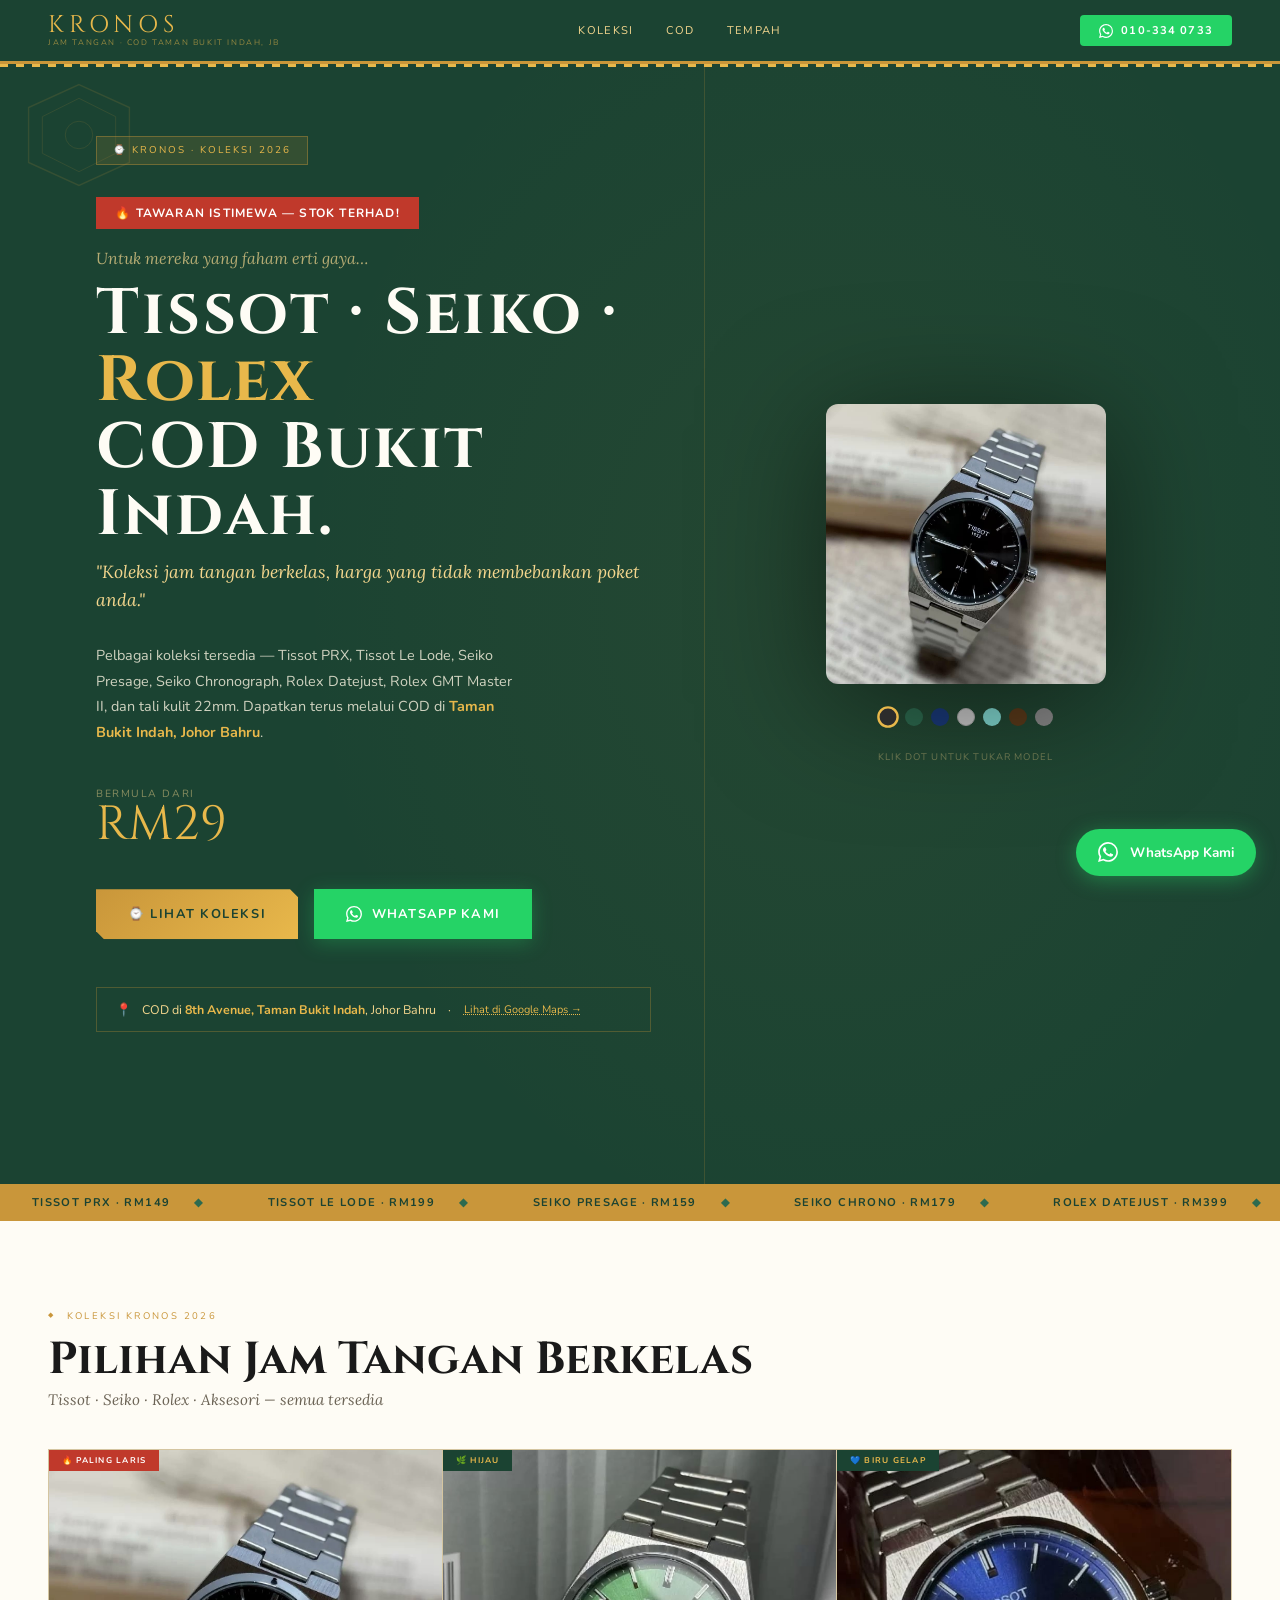
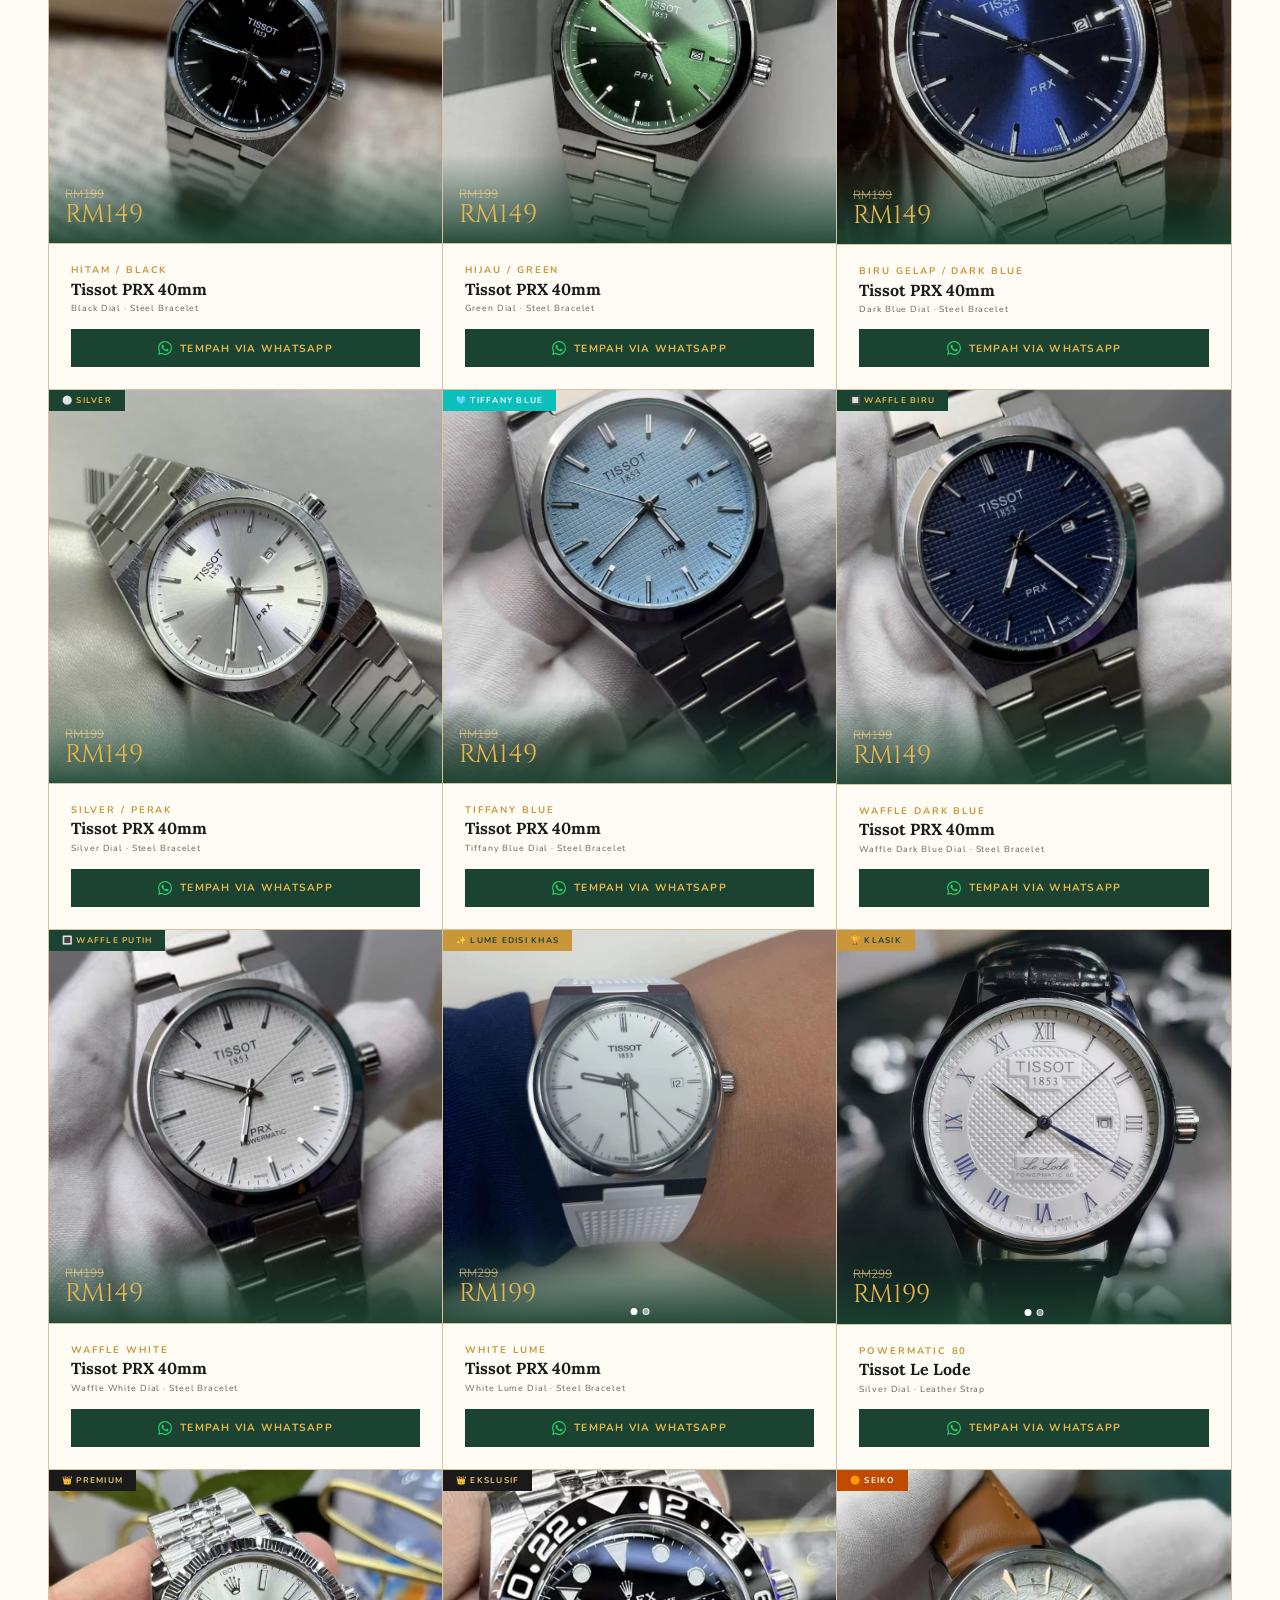
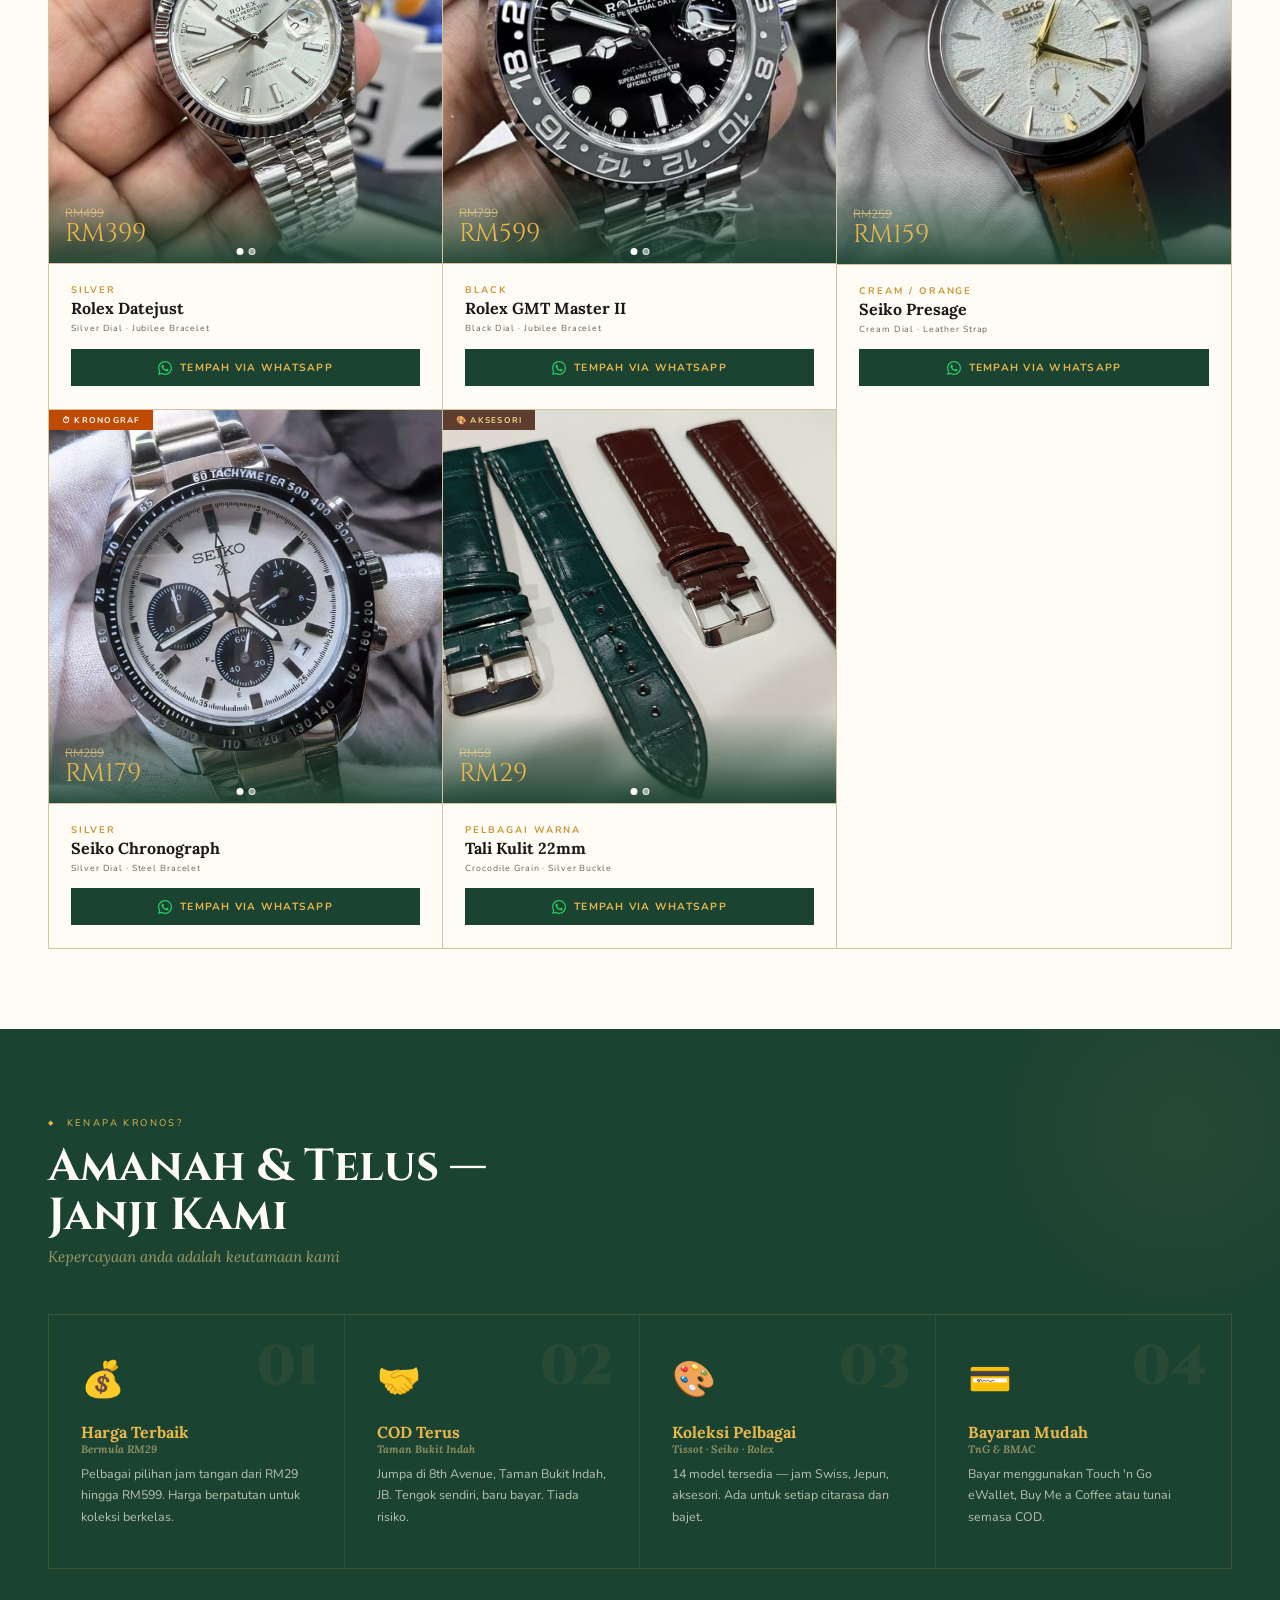
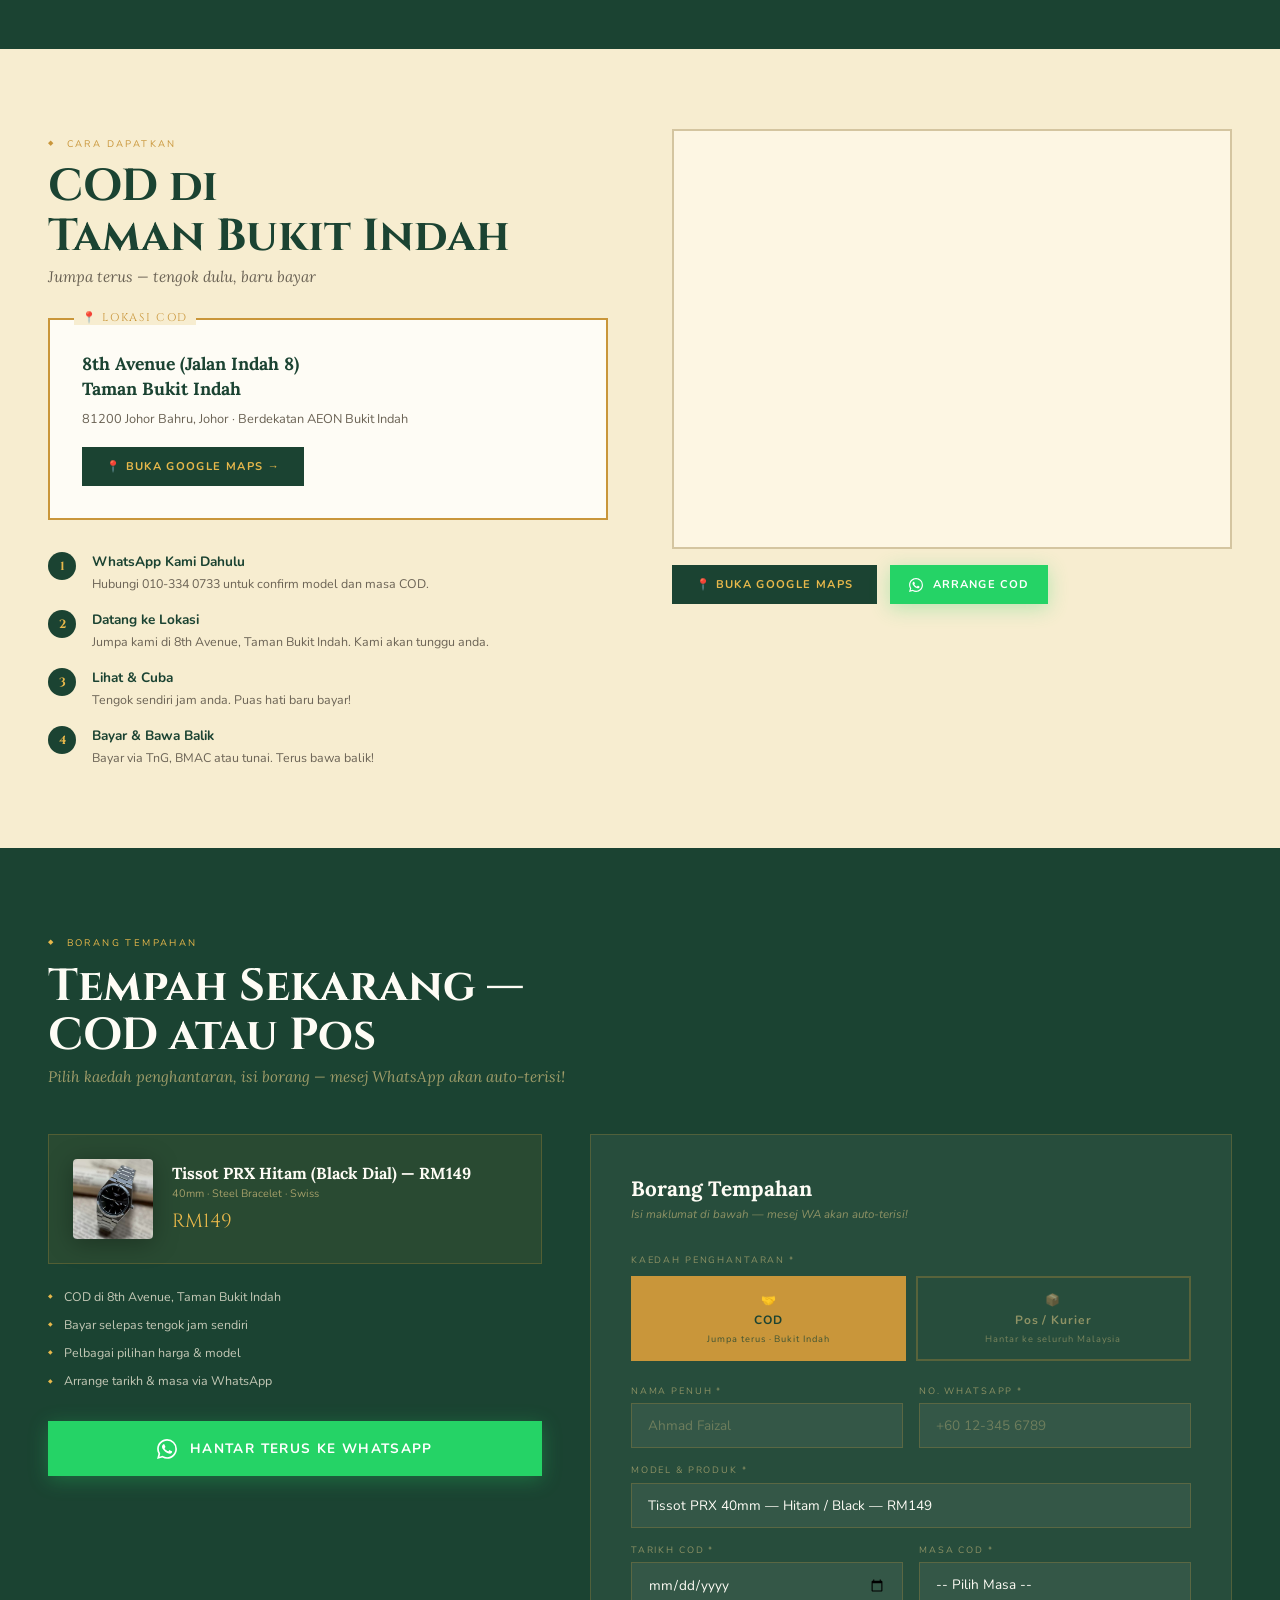
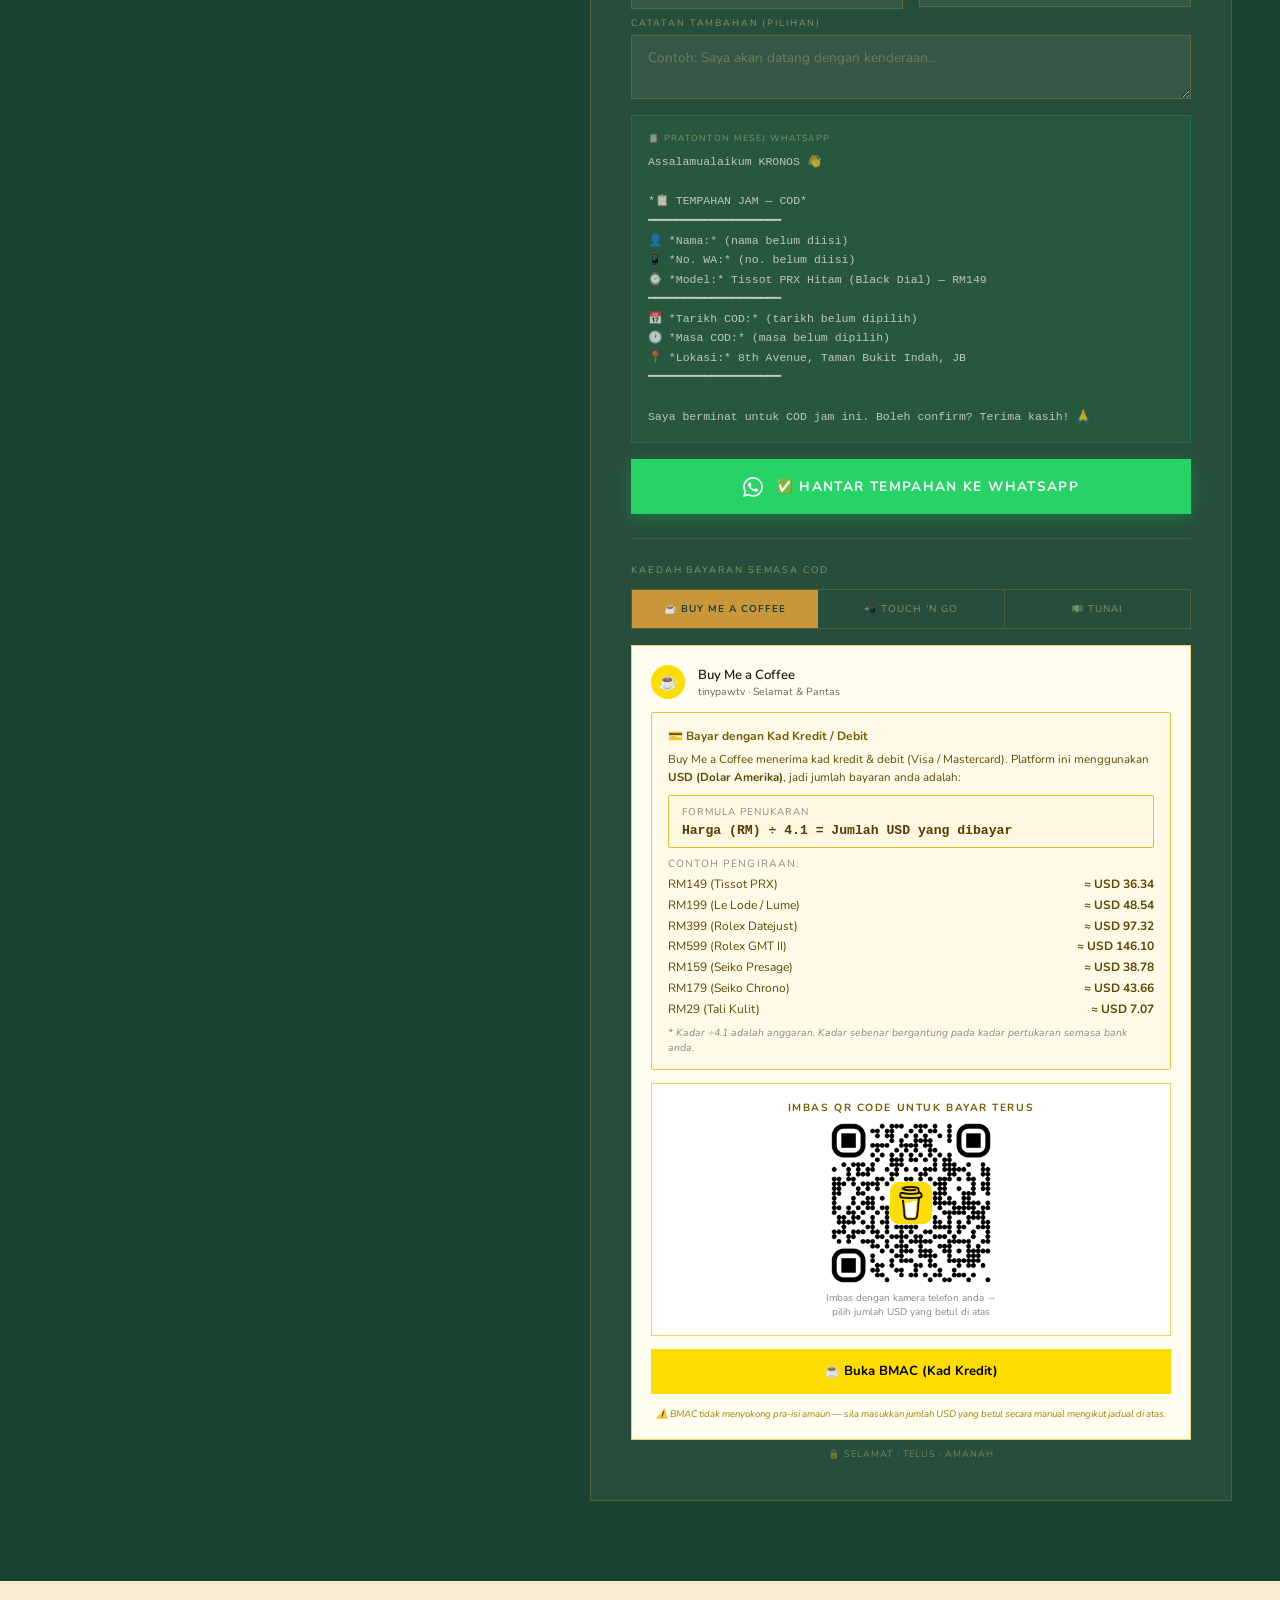
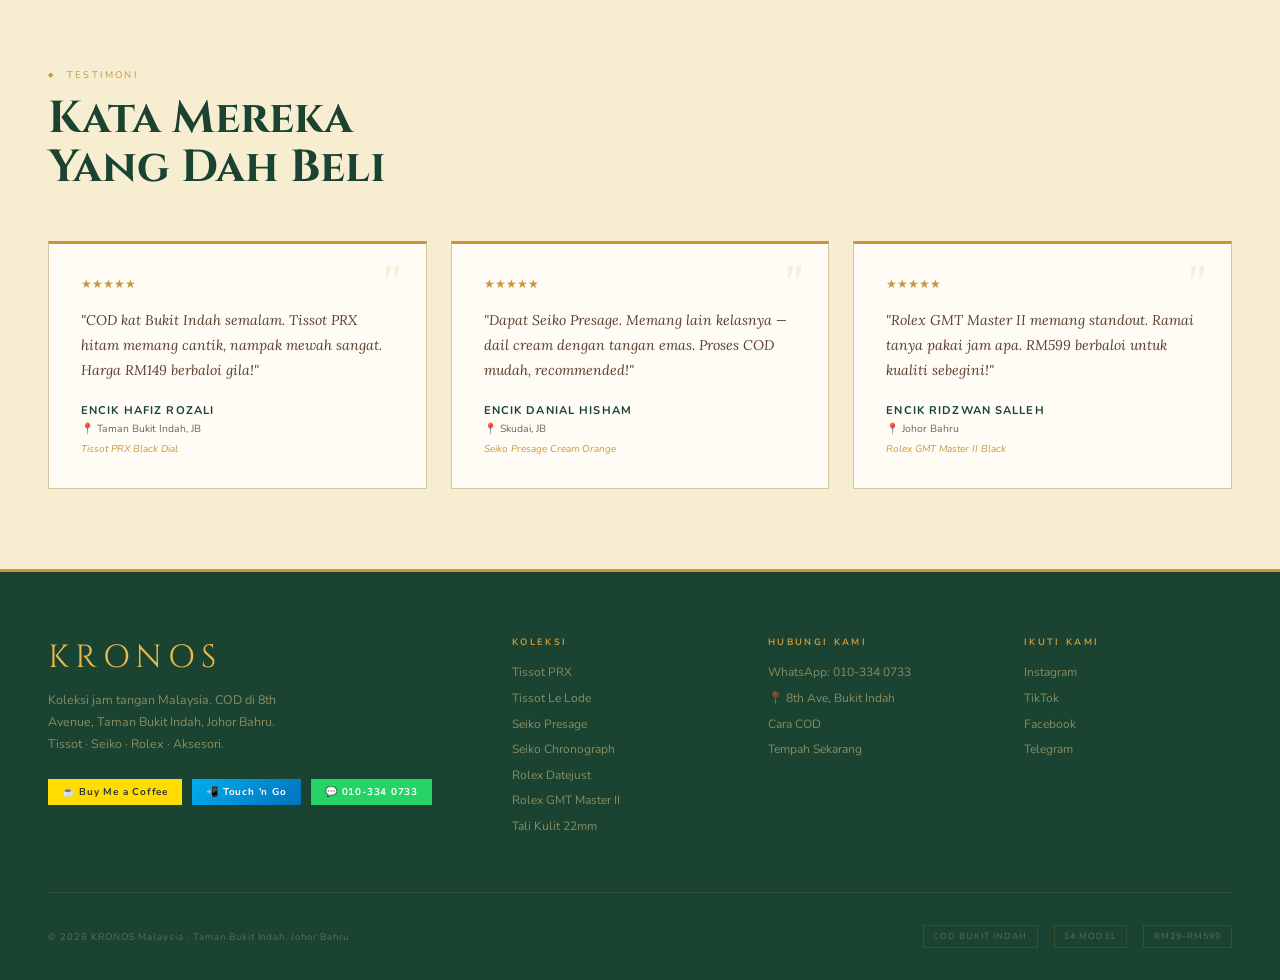
==== commit 82beab83: "Add files via upload" ====
--- a/index.html
+++ b/index.html
@@ -3,425 +3,287 @@
 <head>
   <meta charset="UTF-8"/>
   <meta name="viewport" content="width=device-width, initial-scale=1.0"/>
-  <title>KRONOS — Tissot PRX Malaysia · COD Taman Bukit Indah</title>
+  <title>KRONOS — Koleksi Jam Tangan · COD Taman Bukit Indah JB</title>
   <link href="https://fonts.googleapis.com/css2?family=Cinzel:wght@400;600;700;900&family=Lora:ital,wght@0,400;0,600;0,700;1,400&family=Nunito:wght@400;500;600;700;800&display=swap" rel="stylesheet"/>
   <style>
-    *, *::before, *::after { box-sizing: border-box; margin: 0; padding: 0; }
-    :root {
-      --hijau:    #1B4332;
-      --hijau2:   #2D6A4F;
-      --hijau3:   #40916C;
-      --emas:     #C9963A;
-      --emas2:    #E8B84B;
-      --emas-pale:#F5D78E;
-      --krem:     #FDF6E3;
-      --krem2:    #F7EDD0;
-      --coklat:   #5C3D2E;
-      --ink:      #1a1a1a;
-      --mid:      #6b6355;
-      --border:   #d4c5a0;
-      --white:    #FEFCF5;
-      --red:      #c0392b;
-      --serif:    'Cinzel', serif;
-      --lora:     'Lora', Georgia, serif;
-      --sans:     'Nunito', sans-serif;
-      --phone:    '60166730669';
+    *,*::before,*::after{box-sizing:border-box;margin:0;padding:0}
+    :root{
+      --hijau:#1B4332;--hijau2:#2D6A4F;--hijau3:#40916C;
+      --emas:#C9963A;--emas2:#E8B84B;--emas-pale:#F5D78E;
+      --krem:#FDF6E3;--krem2:#F7EDD0;--coklat:#5C3D2E;
+      --ink:#1a1a1a;--mid:#6b6355;--border:#d4c5a0;--white:#FEFCF5;--red:#c0392b;
+      --serif:'Cinzel',serif;--lora:'Lora',Georgia,serif;--sans:'Nunito',sans-serif;
     }
-    html { scroll-behavior: smooth; }
-    body { font-family: var(--sans); background: var(--krem); color: var(--ink); overflow-x: hidden; }
-
-    /* ── FLOATING WA ── */
-    .wa-float {
-      position: fixed; bottom: 1.5rem; right: 1.5rem; z-index: 999;
-      display: flex; align-items: center; gap: 0.7rem;
-      background: #25D366; color: #fff; padding: 0.85rem 1.4rem; border-radius: 50px;
-      font-weight: 700; font-size: 0.85rem; text-decoration: none;
-      box-shadow: 0 4px 20px rgba(37,211,102,0.4);
-      animation: waPulse 2.5s ease infinite;
+    html{scroll-behavior:smooth}
+    body{font-family:var(--sans);background:var(--krem);color:var(--ink);overflow-x:hidden}
+
+    /* WA FLOAT */
+    .wa-float{position:fixed;bottom:1.5rem;right:1.5rem;z-index:999;display:flex;align-items:center;gap:.7rem;background:#25D366;color:#fff;padding:.85rem 1.4rem;border-radius:50px;font-weight:700;font-size:.85rem;text-decoration:none;box-shadow:0 4px 20px rgba(37,211,102,.4);animation:waPulse 2.5s ease infinite}
+    .wa-float svg{width:22px;height:22px;fill:#fff;flex-shrink:0}
+    @keyframes waPulse{0%,100%{box-shadow:0 4px 20px rgba(37,211,102,.4)}50%{box-shadow:0 4px 35px rgba(37,211,102,.7),0 0 0 8px rgba(37,211,102,.1)}}
+
+    /* NAV */
+    nav{position:fixed;top:0;left:0;right:0;z-index:100;background:var(--hijau);border-bottom:3px solid var(--emas);padding:0 3rem;display:flex;align-items:center;justify-content:space-between;height:64px}
+    nav::after{content:'';position:absolute;bottom:-6px;left:0;right:0;height:3px;background:repeating-linear-gradient(90deg,var(--emas2) 0,var(--emas2) 8px,transparent 8px,transparent 16px)}
+    .nav-logo-wrap{display:flex;flex-direction:column}
+    .nav-logo{font-family:var(--serif);font-size:1.5rem;letter-spacing:.2em;color:var(--emas2);line-height:1}
+    .nav-sub{font-size:.5rem;letter-spacing:.2em;color:rgba(232,184,75,.6);text-transform:uppercase}
+    .nav-links{display:flex;gap:2rem}
+    .nav-links a{font-size:.7rem;letter-spacing:.12em;text-transform:uppercase;color:var(--emas-pale);text-decoration:none;transition:color .25s}
+    .nav-links a:hover{color:var(--emas2)}
+    .nav-wa{display:flex;align-items:center;gap:.5rem;background:#25D366;color:#fff;font-size:.7rem;font-weight:700;letter-spacing:.1em;padding:.5rem 1.2rem;border-radius:4px;text-decoration:none;transition:filter .25s}
+    .nav-wa:hover{filter:brightness(1.1)}
+
+    /* HERO */
+    .hero{min-height:100vh;padding-top:64px;background:var(--hijau);position:relative;overflow:hidden;display:grid;grid-template-columns:1.1fr .9fr}
+    .hero::before{content:'';position:absolute;inset:0;background:radial-gradient(ellipse 60% 80% at 65% 50%,rgba(201,150,58,.06),transparent 70%)}
+    .hero::after{content:'';position:absolute;top:0;bottom:0;left:55%;width:1px;background:rgba(201,150,58,.2)}
+    .hero-ornament{position:absolute;top:80px;left:24px;width:110px;height:110px;opacity:.15}
+    .hero-left{padding:4.5rem 3rem;display:flex;flex-direction:column;justify-content:center;position:relative;z-index:2}
+    .hero-badge{display:inline-flex;align-items:center;gap:.6rem;background:rgba(201,150,58,.15);border:1px solid rgba(201,150,58,.4);color:var(--emas2);font-size:.62rem;letter-spacing:.2em;text-transform:uppercase;padding:.4rem 1rem;margin-bottom:2rem;width:fit-content;animation:fadeUp .7s .1s both}
+    .promo-banner{display:inline-flex;align-items:center;gap:.8rem;background:var(--red);color:#fff;font-size:.75rem;font-weight:700;letter-spacing:.1em;text-transform:uppercase;padding:.5rem 1.2rem;margin-bottom:1.2rem;width:fit-content;animation:fadeUp .7s .15s both;animation:blink 2s ease infinite}
+    @keyframes blink{0%,100%{opacity:1}50%{opacity:.8}}
+    .hero-tagline{font-family:var(--lora);font-style:italic;font-size:1rem;color:rgba(245,215,142,.7);margin-bottom:.8rem;animation:fadeUp .7s .2s both}
+    h1{font-family:var(--serif);font-size:clamp(2.5rem,5vw,4rem);line-height:1.05;letter-spacing:.04em;color:var(--white);margin-bottom:.5rem;animation:fadeUp .8s .3s both}
+    h1 .emas{color:var(--emas2)}
+    .hero-bm{font-family:var(--lora);font-style:italic;font-size:1.1rem;color:var(--emas-pale);margin-bottom:1.8rem;line-height:1.6;animation:fadeUp .7s .4s both}
+    .hero-desc{font-size:.9rem;line-height:1.8;color:rgba(253,246,227,.8);max-width:430px;margin-bottom:2.5rem;animation:fadeUp .7s .5s both}
+    .price-hero{display:flex;align-items:center;gap:1.2rem;margin-bottom:2.5rem;flex-wrap:wrap;animation:fadeUp .7s .55s both}
+    .price-from{font-size:.65rem;letter-spacing:.15em;text-transform:uppercase;color:rgba(245,215,142,.5)}
+    .price-new-hero{font-family:var(--serif);font-size:3rem;color:var(--emas2);line-height:1}
+    .hero-cta-row{display:flex;gap:1rem;flex-wrap:wrap;margin-bottom:3rem;animation:fadeUp .7s .6s both}
+    .btn-emas{background:linear-gradient(135deg,var(--emas),var(--emas2));color:var(--hijau);font-family:var(--sans);font-weight:700;font-size:.8rem;letter-spacing:.12em;text-transform:uppercase;padding:1rem 2rem;border:none;cursor:pointer;text-decoration:none;display:inline-flex;align-items:center;gap:.6rem;clip-path:polygon(0 0,calc(100% - 8px) 0,100% 8px,100% 100%,8px 100%,0 calc(100% - 8px));transition:filter .25s,transform .2s;box-shadow:0 4px 20px rgba(201,150,58,.35)}
+    .btn-emas:hover{filter:brightness(1.1);transform:translateY(-2px)}
+    .btn-wa{background:#25D366;color:#fff;font-family:var(--sans);font-weight:700;font-size:.8rem;letter-spacing:.1em;text-transform:uppercase;padding:1rem 2rem;border:none;cursor:pointer;text-decoration:none;display:inline-flex;align-items:center;gap:.6rem;transition:filter .25s,transform .2s;box-shadow:0 4px 20px rgba(37,211,102,.3)}
+    .btn-wa:hover{filter:brightness(1.1);transform:translateY(-2px)}
+    .hero-cod{display:inline-flex;align-items:center;gap:.6rem;border:1px solid rgba(201,150,58,.3);padding:.8rem 1.2rem;color:var(--emas-pale);font-size:.78rem;animation:fadeUp .7s .7s both}
+    .hero-cod strong{color:var(--emas2)}
+    .hero-cod a{color:var(--emas2);text-decoration:underline dotted;font-size:.68rem}
+    .hero-right{display:flex;flex-direction:column;align-items:center;justify-content:center;position:relative;z-index:2;padding:3rem 2rem;gap:1.5rem;animation:fadeUp .9s .4s both}
+    .hero-watch-img{width:280px;height:280px;object-fit:cover;border-radius:12px;filter:drop-shadow(0 20px 60px rgba(0,0,0,.5));animation:floatWatch 4s ease-in-out infinite}
+    @keyframes floatWatch{0%,100%{transform:translateY(0)}50%{transform:translateY(-10px)}}
+    .hero-color-dots{display:flex;gap:.5rem;justify-content:center;flex-wrap:wrap}
+    .c-dot{width:18px;height:18px;border-radius:50%;cursor:pointer;border:2px solid transparent;transition:border-color .25s,transform .2s;flex-shrink:0}
+    .c-dot:hover,.c-dot.active{border-color:var(--emas2);transform:scale(1.2)}
+
+    /* MARQUEE */
+    .marquee-bar{background:var(--emas);overflow:hidden;padding:.7rem 0}
+    .marquee-inner{display:flex;gap:0;white-space:nowrap;animation:mScroll 32s linear infinite}
+    .m-item{display:inline-flex;align-items:center;gap:1.5rem;padding:0 2rem;font-family:var(--sans);font-weight:700;font-size:.7rem;letter-spacing:.12em;text-transform:uppercase;color:var(--hijau)}
+    @keyframes mScroll{from{transform:translateX(0)}to{transform:translateX(-50%)}}
+
+    /* SHARED */
+    section{padding:5rem 3rem}
+    .s-kicker{display:inline-flex;align-items:center;gap:.7rem;font-size:.6rem;letter-spacing:.25em;text-transform:uppercase;color:var(--emas);margin-bottom:.8rem}
+    .s-kicker::before{content:'◆';font-size:.45rem}
+    h2{font-family:var(--serif);font-size:clamp(1.8rem,3.5vw,2.8rem);line-height:1.1;margin-bottom:.4rem}
+    .h2-sub{font-family:var(--lora);font-style:italic;font-size:.95rem;color:var(--mid);margin-bottom:2rem}
+
+    /* PRODUCTS */
+    .products-section{background:var(--white)}
+    .products-grid{display:grid;grid-template-columns:repeat(3,1fr);gap:0;border:1px solid var(--border);margin-top:2.5rem}
+    .p-card{display:flex;flex-direction:column;border-right:1px solid var(--border);position:relative;overflow:hidden;background:var(--white);cursor:pointer;transition:transform .3s,box-shadow .3s}
+    .p-card:nth-child(3n){border-right:none}
+    .p-card:nth-child(n+4){border-top:1px solid var(--border)}
+    .p-card:hover{transform:translateY(-4px);box-shadow:0 12px 40px rgba(27,67,50,.13);z-index:2}
+    .p-img{aspect-ratio:1;overflow:hidden;position:relative;display:flex;align-items:center;justify-content:center;background:#f5f0e8}
+    .p-img > img{width:100%;height:100%;object-fit:cover;transition:transform .5s}
+    .p-card:hover .p-img > img{transform:scale(1.05)}
+    .p-img-toggle{width:100%;height:100%;position:relative}
+    .p-img-main{width:100%;height:100%;object-fit:cover;position:absolute;top:0;left:0;opacity:0;transition:opacity .4s}
+    .p-img-main.active{opacity:1}
+    .p-img-dots{position:absolute;bottom:8px;left:50%;transform:translateX(-50%);display:flex;gap:5px;z-index:5}
+    .p-idot{width:7px;height:7px;border-radius:50%;background:rgba(255,255,255,.5);cursor:pointer;border:1px solid rgba(255,255,255,.8);transition:background .2s}
+    .p-idot.active{background:#fff}
+    .p-flag{position:absolute;top:0;left:0;font-size:.52rem;letter-spacing:.15em;text-transform:uppercase;padding:.3rem .8rem;font-weight:700;z-index:2}
+    .p-price-overlay{position:absolute;bottom:0;left:0;right:0;background:linear-gradient(to top,rgba(27,67,50,.92),transparent);padding:2rem 1rem 1rem;display:flex;align-items:flex-end;justify-content:space-between;z-index:2}
+    .p-price-old{font-size:.75rem;color:rgba(245,215,142,.6);text-decoration:line-through}
+    .p-price-new{font-family:var(--serif);font-size:1.6rem;color:var(--emas2);line-height:1}
+    .p-body{padding:1.2rem 1.4rem 1.4rem;flex:1;display:flex;flex-direction:column;border-top:1px solid var(--border)}
+    .p-color-name{font-size:.6rem;letter-spacing:.2em;text-transform:uppercase;color:var(--emas);font-weight:700;margin-bottom:.2rem}
+    .p-name{font-family:var(--lora);font-size:1rem;font-weight:700;line-height:1.2;margin-bottom:.2rem}
+    .p-ref{font-size:.55rem;color:var(--mid);letter-spacing:.1em;margin-bottom:.9rem}
+    .p-btn{margin-top:auto;display:flex;align-items:center;justify-content:center;gap:.5rem;background:var(--hijau);color:var(--emas2);font-size:.65rem;font-weight:700;letter-spacing:.12em;text-transform:uppercase;padding:.7rem 1rem;text-decoration:none;border:none;cursor:pointer;font-family:var(--sans);transition:background .25s;width:100%}
+    .p-btn:hover{background:var(--hijau2)}
+    .p-btn svg{width:14px;height:14px;fill:#25D366}
+
+    /* KENAPA */
+    .kenapa{background:var(--hijau);position:relative;overflow:hidden}
+    .kenapa::before{content:'';position:absolute;top:-100px;right:-100px;width:400px;height:400px;border-radius:50%;background:radial-gradient(circle,rgba(201,150,58,.07),transparent 70%)}
+    .kenapa h2{color:var(--white)}
+    .kenapa .h2-sub{color:rgba(245,215,142,.6)}
+    .kenapa .s-kicker{color:var(--emas2)}
+    .kenapa-grid{display:grid;grid-template-columns:repeat(4,1fr);gap:0;margin-top:3rem;border:1px solid rgba(201,150,58,.2)}
+    .k-card{padding:2.5rem 2rem;border-right:1px solid rgba(201,150,58,.15);position:relative;transition:background .3s}
+    .k-card:last-child{border-right:none}
+    .k-card:hover{background:rgba(201,150,58,.05)}
+    .k-icon{font-size:2.2rem;margin-bottom:1.2rem;display:block}
+    .k-card h3{font-family:var(--lora);font-size:1rem;color:var(--emas2);margin-bottom:.3rem}
+    .k-card h3 span{display:block;font-size:.68rem;color:rgba(245,215,142,.5);font-style:italic;margin-bottom:.4rem}
+    .k-card p{font-size:.78rem;line-height:1.75;color:rgba(253,246,227,.7)}
+    .k-num{position:absolute;top:1.5rem;right:1.5rem;font-family:var(--serif);font-size:3.5rem;font-weight:900;color:rgba(201,150,58,.08);line-height:1}
+
+    /* COD */
+    .cod-section{background:var(--krem2)}
+    .cod-inner{display:grid;grid-template-columns:1fr 1fr;gap:4rem;align-items:start}
+    .cod-info h2{color:var(--hijau)}
+    .cod-details{background:var(--white);border:2px solid var(--emas);padding:2rem;margin-top:1.5rem;position:relative}
+    .cod-details::before{content:'📍 Lokasi COD';font-family:var(--serif);font-size:.7rem;letter-spacing:.15em;text-transform:uppercase;color:var(--emas);position:absolute;top:-10px;left:1.5rem;background:var(--krem2);padding:0 .5rem}
+    .cod-address{font-family:var(--lora);font-size:1.1rem;font-weight:700;color:var(--hijau);margin-bottom:.5rem;line-height:1.4}
+    .cod-area{font-size:.8rem;color:var(--mid);margin-bottom:1.2rem}
+    .cod-map-btn{display:inline-flex;align-items:center;gap:.6rem;background:var(--hijau);color:var(--emas2);font-size:.7rem;font-weight:700;letter-spacing:.12em;text-transform:uppercase;padding:.75rem 1.5rem;text-decoration:none;transition:background .25s}
+    .cod-map-btn:hover{background:var(--hijau2)}
+    .cod-steps{margin-top:2rem;display:flex;flex-direction:column;gap:1rem}
+    .cod-step{display:flex;align-items:flex-start;gap:1rem}
+    .cod-step-n{width:28px;height:28px;border-radius:50%;background:var(--hijau);color:var(--emas2);font-family:var(--serif);font-size:.75rem;font-weight:700;display:flex;align-items:center;justify-content:center;flex-shrink:0}
+    .cod-step-t h4{font-size:.85rem;font-weight:700;color:var(--hijau);margin-bottom:.2rem}
+    .cod-step-t p{font-size:.78rem;color:var(--mid);line-height:1.6}
+    .map-frame{width:100%;aspect-ratio:4/3;border:2px solid var(--border);overflow:hidden;background:var(--krem)}
+    .map-frame iframe{width:100%;height:100%;border:none}
+
+    /* ORDER */
+    .order-sec{background:var(--hijau)}
+    .order-sec h2{color:var(--white)}
+    .order-sec .h2-sub{color:rgba(245,215,142,.6)}
+    .order-sec .s-kicker{color:var(--emas2)}
+    .order-layout{display:grid;grid-template-columns:1fr 1.3fr;gap:3rem;margin-top:3rem}
+    .sum-card{background:rgba(201,150,58,.08);border:1px solid rgba(201,150,58,.25);padding:1.5rem;margin-bottom:1.5rem;display:flex;gap:1.2rem;align-items:center}
+    .sum-card img{width:80px;height:80px;object-fit:cover;border-radius:4px;filter:drop-shadow(0 4px 12px rgba(0,0,0,.3))}
+    .sum-info h4{font-family:var(--lora);color:var(--white);font-size:1rem;margin-bottom:.2rem}
+    .sum-info p{font-size:.68rem;color:rgba(245,215,142,.6)}
+    .sum-perks{display:flex;flex-direction:column;gap:.7rem;margin-bottom:2rem}
+    .s-perk{display:flex;align-items:center;gap:.7rem;font-size:.78rem;color:rgba(253,246,227,.75)}
+    .s-perk::before{content:'◆';color:var(--emas2);font-size:.4rem;flex-shrink:0}
+    .wa-order-btn{display:flex;align-items:center;justify-content:center;gap:.8rem;background:#25D366;color:#fff;font-family:var(--sans);font-weight:700;font-size:.85rem;letter-spacing:.1em;text-transform:uppercase;padding:1.1rem 2rem;text-decoration:none;width:100%;transition:filter .25s,transform .2s;box-shadow:0 4px 20px rgba(37,211,102,.3);border:none;cursor:pointer}
+    .wa-order-btn:hover{filter:brightness(1.1);transform:translateY(-2px)}
+    .order-form-box{background:rgba(255,255,255,.05);border:1px solid rgba(201,150,58,.25);padding:2.5rem}
+    .order-form-box h3{font-family:var(--lora);color:var(--white);font-size:1.3rem;margin-bottom:.3rem}
+    .form-sub{font-size:.72rem;color:rgba(245,215,142,.5);font-style:italic;margin-bottom:2rem}
+    .fg{display:flex;flex-direction:column;gap:.4rem;margin-bottom:1rem}
+    .fg.row2{display:grid;grid-template-columns:1fr 1fr;gap:1rem;margin-bottom:0}
+    .fg.row2 .fg{margin-bottom:0}
+    .fg label{font-size:.58rem;letter-spacing:.2em;text-transform:uppercase;color:rgba(245,215,142,.5)}
+    .fg input,.fg select,.fg textarea{background:rgba(255,255,255,.06);border:1px solid rgba(201,150,58,.25);color:var(--white);font-family:var(--sans);font-size:.85rem;padding:.75rem 1rem;outline:none;transition:border-color .25s}
+    .fg input::placeholder,.fg textarea::placeholder{color:rgba(245,215,142,.3)}
+    .fg input:focus,.fg select:focus,.fg textarea:focus{border-color:var(--emas)}
+    .fg select{appearance:none;cursor:pointer}
+    .fg select option{background:var(--hijau);color:var(--white)}
+    .form-divider{height:1px;background:rgba(201,150,58,.2);margin:1.5rem 0}
+    .pay-method-label{font-size:.6rem;letter-spacing:.2em;text-transform:uppercase;color:rgba(245,215,142,.5);margin-bottom:.8rem;display:block}
+    .pay-tabs{display:flex;gap:0;border:1px solid rgba(201,150,58,.25);margin-bottom:1rem}
+    .p-tab{flex:1;padding:.75rem;border:none;background:transparent;color:rgba(245,215,142,.5);font-family:var(--sans);font-size:.62rem;letter-spacing:.1em;text-transform:uppercase;cursor:pointer;display:flex;align-items:center;justify-content:center;gap:.4rem;border-right:1px solid rgba(201,150,58,.25);transition:background .25s,color .25s}
+    .p-tab:last-child{border-right:none}
+    .p-tab.active{background:var(--emas);color:var(--hijau);font-weight:700}
+    .pay-panel{display:none}
+    .pay-panel.active{display:flex;flex-direction:column;gap:.8rem}
+    .bmac-blk{background:#fffdf0;border:1px solid #f0d060;padding:1.2rem;display:flex;flex-direction:column;gap:.8rem}
+    .bmac-row{display:flex;align-items:center;gap:.8rem}
+    .bmac-ico{width:34px;height:34px;background:#FFDD00;border-radius:50%;display:flex;align-items:center;justify-content:center;font-size:1rem;flex-shrink:0}
+    .bmac-inf h4{font-size:.82rem;font-weight:600;color:var(--ink)}
+    .bmac-inf p{font-size:.65rem;color:var(--mid)}
+    .bmac-pay-btn{display:flex;align-items:center;justify-content:center;gap:.7rem;background:#FFDD00;color:#000;font-weight:700;font-size:.82rem;padding:.85rem;text-decoration:none;font-family:var(--sans);transition:filter .2s}
+    .tng-blk{background:rgba(0,114,188,.08);border:1px solid rgba(0,114,188,.25);padding:1.2rem;display:flex;flex-direction:column;gap:.8rem}
+    .tng-row{display:flex;align-items:center;gap:.8rem}
+    .tng-ico{width:34px;height:34px;background:linear-gradient(135deg,#00AEEF,#0072BC);border-radius:8px;display:flex;align-items:center;justify-content:center;font-size:.6rem;font-weight:900;color:#fff;flex-shrink:0}
+    .tng-inf h4{font-size:.82rem;font-weight:600;color:var(--white)}
+    .tng-inf p{font-size:.65rem;color:rgba(245,215,142,.5)}
+    .tng-id-block{display:flex;flex-direction:column;gap:.3rem;background:rgba(255,255,255,.06);border:1px solid rgba(0,174,239,.2);padding:.8rem 1rem}
+    .tng-id-label{font-size:.55rem;letter-spacing:.15em;text-transform:uppercase;color:rgba(245,215,142,.4)}
+    .tng-id-num{font-family:var(--serif);font-size:1.2rem;color:#7dd3fc;letter-spacing:.1em}
+    .tng-step{display:flex;align-items:flex-start;gap:.6rem;font-size:.7rem;color:rgba(253,246,227,.7)}
+    .step-n{width:16px;height:16px;border-radius:50%;background:#0072BC;color:#fff;font-size:.5rem;font-weight:700;display:flex;align-items:center;justify-content:center;flex-shrink:0}
+    .tng-pay-btn{display:flex;align-items:center;justify-content:center;gap:.7rem;background:linear-gradient(135deg,#00AEEF,#0072BC);color:#fff;font-weight:700;font-size:.82rem;padding:.85rem;text-decoration:none;font-family:var(--sans)}
+    .pay-secure{text-align:center;font-size:.58rem;letter-spacing:.1em;text-transform:uppercase;color:rgba(245,215,142,.4);margin-top:.5rem}
+    .msg-preview-wrap{background:rgba(37,211,102,.08);border:1px solid rgba(37,211,102,.2);padding:1rem;margin:1rem 0}
+    .msg-preview-label{font-size:.55rem;letter-spacing:.15em;text-transform:uppercase;color:rgba(245,215,142,.45);margin-bottom:.5rem}
+
+    /* TESTI */
+    .testi-sec{background:var(--krem2)}
+    .testi-grid{display:grid;grid-template-columns:repeat(3,1fr);gap:1.5rem;margin-top:3rem}
+    .t-card{background:var(--white);border:1px solid var(--border);border-top:3px solid var(--emas);padding:2rem;position:relative}
+    .t-stars{color:var(--emas);font-size:.75rem;margin-bottom:1rem}
+    .t-quote{position:absolute;top:1rem;right:1.5rem;font-family:var(--serif);font-size:4rem;color:rgba(201,150,58,.12);line-height:1}
+    .t-text{font-family:var(--lora);font-style:italic;font-size:.88rem;line-height:1.8;color:var(--coklat);margin-bottom:1.2rem}
+    .t-author{font-size:.7rem;font-weight:700;letter-spacing:.1em;color:var(--hijau);text-transform:uppercase}
+    .t-loc{font-size:.65rem;color:var(--mid);margin-top:.2rem}
+    .t-watch{font-size:.62rem;color:var(--emas);margin-top:.4rem;font-style:italic}
+
+    /* FOOTER */
+    footer{background:var(--hijau);border-top:3px solid var(--emas);padding:4rem 3rem 2rem}
+    .footer-top{display:grid;grid-template-columns:2fr 1fr 1fr 1fr;gap:3rem;margin-bottom:3rem}
+    .f-brand{font-family:var(--serif);font-size:2rem;letter-spacing:.2em;color:var(--emas2)}
+    .f-sub{font-size:.78rem;color:rgba(245,215,142,.5);line-height:1.75;max-width:260px;margin:.6rem 0 1.5rem}
+    .f-pay-row{display:flex;gap:.6rem;flex-wrap:wrap}
+    .f-pay-badge{padding:.4rem .9rem;font-size:.62rem;font-weight:700;letter-spacing:.08em;text-decoration:none}
+    .footer-col h4{font-size:.58rem;letter-spacing:.25em;text-transform:uppercase;color:var(--emas);margin-bottom:1rem}
+    .footer-col a{display:block;font-size:.75rem;color:rgba(245,215,142,.5);text-decoration:none;margin-bottom:.6rem;transition:color .2s}
+    .footer-col a:hover{color:var(--emas2)}
+    .footer-bottom{border-top:1px solid rgba(201,150,58,.15);padding-top:2rem;display:flex;justify-content:space-between;align-items:center;flex-wrap:wrap;gap:1rem}
+    .f-copy{font-size:.6rem;letter-spacing:.1em;color:rgba(245,215,142,.3)}
+    .f-badges{display:flex;gap:1rem}
+    .f-badge{font-size:.55rem;letter-spacing:.12em;text-transform:uppercase;color:rgba(245,215,142,.3);border:1px solid rgba(201,150,58,.15);padding:.3rem .6rem}
+
+    /* MOBILE WATCH STRIP */
+    .mobile-watch-strip{display:none;background:var(--hijau);flex-direction:column;align-items:center;padding:2.5rem 1.5rem 3rem;gap:1.2rem;border-top:1px solid rgba(201,150,58,.25);width:100%}
+    .mobile-watch-img-wrap{width:220px;height:220px;display:flex;align-items:center;justify-content:center;flex-shrink:0}
+    .mobile-watch-img{width:220px;height:220px;object-fit:cover;border-radius:12px;filter:drop-shadow(0 12px 30px rgba(0,0,0,.5));animation:floatWatch 4s ease-in-out infinite;display:block}
+    .mobile-dots{display:flex;gap:.7rem;justify-content:center;flex-wrap:wrap}
+    .mobile-dot-label{font-size:.6rem;letter-spacing:.15em;text-transform:uppercase;color:rgba(245,215,142,.55);text-align:center}
+    .mobile-color-hint{font-size:.65rem;color:rgba(245,215,142,.5);font-style:italic;text-align:center}
+
+    /* REVEAL */
+    .reveal{opacity:0;transform:translateY(22px);transition:opacity .65s ease,transform .65s ease}
+    .reveal.visible{opacity:1;transform:none}
+    @keyframes fadeUp{from{opacity:0;transform:translateY(26px)}to{opacity:1;transform:none}}
+
+    @media(max-width:1100px){
+      .products-grid{grid-template-columns:repeat(2,1fr)}
+      .p-card:nth-child(3n){border-right:1px solid var(--border)}
+      .p-card:nth-child(2n){border-right:none}
+      .p-card:nth-child(n+3){border-top:1px solid var(--border)}
+      .kenapa-grid{grid-template-columns:repeat(2,1fr)}
+      .k-card{border-bottom:1px solid rgba(201,150,58,.15)}
+      .footer-top{grid-template-columns:1fr 1fr}
     }
-    .wa-float svg { width: 22px; height: 22px; fill: #fff; flex-shrink: 0; }
-    @keyframes waPulse {
-      0%,100% { box-shadow: 0 4px 20px rgba(37,211,102,0.4); }
-      50%      { box-shadow: 0 4px 35px rgba(37,211,102,0.7), 0 0 0 8px rgba(37,211,102,0.1); }
-    }
-
-    /* ── NAV ── */
-    nav {
-      position: fixed; top: 0; left: 0; right: 0; z-index: 100;
-      background: var(--hijau); border-bottom: 3px solid var(--emas);
-      padding: 0 3rem; display: flex; align-items: center; justify-content: space-between; height: 64px;
-    }
-    nav::after { content: ''; position: absolute; bottom: -6px; left: 0; right: 0; height: 3px; background: repeating-linear-gradient(90deg, var(--emas2) 0, var(--emas2) 8px, transparent 8px, transparent 16px); }
-    .nav-logo-wrap { display: flex; flex-direction: column; }
-    .nav-logo { font-family: var(--serif); font-size: 1.5rem; letter-spacing: 0.2em; color: var(--emas2); line-height: 1; }
-    .nav-sub  { font-size: 0.5rem; letter-spacing: 0.2em; color: rgba(232,184,75,0.6); text-transform: uppercase; }
-    .nav-links { display: flex; gap: 2rem; }
-    .nav-links a { font-size: 0.7rem; letter-spacing: 0.12em; text-transform: uppercase; color: var(--emas-pale); text-decoration: none; transition: color 0.25s; }
-    .nav-links a:hover { color: var(--emas2); }
-    .nav-wa {
-      display: flex; align-items: center; gap: 0.5rem;
-      background: #25D366; color: #fff; font-size: 0.7rem; font-weight: 700; letter-spacing: 0.1em;
-      padding: 0.5rem 1.2rem; border-radius: 4px; text-decoration: none; transition: filter 0.25s;
-    }
-    .nav-wa:hover { filter: brightness(1.1); }
-
-    /* ── HERO ── */
-    .hero {
-      min-height: 100vh; padding-top: 64px;
-      background: var(--hijau); position: relative; overflow: hidden;
-      display: grid; grid-template-columns: 1.1fr 0.9fr;
-    }
-    .hero::before { content: ''; position: absolute; inset: 0; background: radial-gradient(ellipse 60% 80% at 65% 50%, rgba(201,150,58,0.06), transparent 70%); }
-    .hero::after  { content: ''; position: absolute; top: 0; bottom: 0; left: 55%; width: 1px; background: rgba(201,150,58,0.2); }
-    .hero-ornament { position: absolute; top: 80px; left: 24px; width: 110px; height: 110px; opacity: 0.15; }
-    .hero-left {
-      padding: 4.5rem 3rem; display: flex; flex-direction: column; justify-content: center; position: relative; z-index: 2;
-    }
-    .hero-badge {
-      display: inline-flex; align-items: center; gap: 0.6rem;
-      background: rgba(201,150,58,0.15); border: 1px solid rgba(201,150,58,0.4);
-      color: var(--emas2); font-size: 0.62rem; letter-spacing: 0.2em; text-transform: uppercase;
-      padding: 0.4rem 1rem; margin-bottom: 2rem; width: fit-content;
-    }
-    .promo-banner {
-      display: inline-flex; align-items: center; gap: 0.8rem;
-      background: var(--red); color: #fff;
-      font-size: 0.75rem; font-weight: 700; letter-spacing: 0.1em; text-transform: uppercase;
-      padding: 0.5rem 1.2rem; margin-bottom: 1.2rem; width: fit-content;
-      animation: blink 2s ease infinite;
-    }
-    @keyframes blink { 0%,100% { opacity:1; } 50% { opacity:0.8; } }
-    .hero-tagline-ms { font-family: var(--lora); font-style: italic; font-size: 1rem; color: rgba(245,215,142,0.7); margin-bottom: 0.8rem; }
-    h1 { font-family: var(--serif); font-size: clamp(2.5rem, 5vw, 4rem); line-height: 1.05; letter-spacing: 0.04em; color: var(--white); margin-bottom: 0.5rem; }
-    h1 .emas { color: var(--emas2); }
-    .hero-bm { font-family: var(--lora); font-style: italic; font-size: 1.1rem; color: var(--emas-pale); margin-bottom: 1.8rem; line-height: 1.6; }
-    .hero-desc { font-size: 0.9rem; line-height: 1.8; color: rgba(253,246,227,0.8); max-width: 430px; margin-bottom: 2.5rem; }
-    .price-hero {
-      display: flex; align-items: center; gap: 1.2rem; margin-bottom: 2.5rem; flex-wrap: wrap;
-    }
-    .price-old { font-family: var(--serif); font-size: 1.5rem; color: rgba(245,215,142,0.45); text-decoration: line-through; }
-    .price-new { font-family: var(--serif); font-size: 3rem; color: var(--emas2); line-height: 1; }
-    .price-save { background: var(--red); color: #fff; font-size: 0.65rem; font-weight: 700; letter-spacing: 0.12em; text-transform: uppercase; padding: 0.3rem 0.7rem; }
-    .hero-cta-row { display: flex; gap: 1rem; flex-wrap: wrap; margin-bottom: 3rem; }
-    .btn-emas {
-      background: linear-gradient(135deg, var(--emas), var(--emas2)); color: var(--hijau);
-      font-family: var(--sans); font-weight: 700; font-size: 0.8rem; letter-spacing: 0.12em; text-transform: uppercase;
-      padding: 1rem 2rem; border: none; cursor: pointer; text-decoration: none;
-      display: inline-flex; align-items: center; gap: 0.6rem;
-      clip-path: polygon(0 0, calc(100% - 8px) 0, 100% 8px, 100% 100%, 8px 100%, 0 calc(100% - 8px));
-      transition: filter 0.25s, transform 0.2s; box-shadow: 0 4px 20px rgba(201,150,58,0.35);
-    }
-    .btn-emas:hover { filter: brightness(1.1); transform: translateY(-2px); }
-    .btn-wa {
-      background: #25D366; color: #fff; font-family: var(--sans); font-weight: 700;
-      font-size: 0.8rem; letter-spacing: 0.1em; text-transform: uppercase;
-      padding: 1rem 2rem; border: none; cursor: pointer; text-decoration: none;
-      display: inline-flex; align-items: center; gap: 0.6rem;
-      transition: filter 0.25s, transform 0.2s; box-shadow: 0 4px 20px rgba(37,211,102,0.3);
-    }
-    .btn-wa:hover { filter: brightness(1.1); transform: translateY(-2px); }
-
-    /* COD badge in hero */
-    .hero-cod {
-      display: inline-flex; align-items: center; gap: 0.6rem;
-      border: 1px solid rgba(201,150,58,0.3); padding: 0.8rem 1.2rem;
-      color: var(--emas-pale); font-size: 0.78rem;
-    }
-    .hero-cod strong { color: var(--emas2); }
-    .hero-cod a { color: var(--emas2); text-decoration: underline dotted; font-size: 0.68rem; }
-
-    /* hero right */
-    .hero-right { display: flex; flex-direction: column; align-items: center; justify-content: center; position: relative; z-index: 2; padding: 3rem 2rem; gap: 1.5rem; }
-    .hero-watch-img-wrap { position: relative; }
-    .hero-watch-img { width: 280px; height: 280px; object-fit: contain; filter: drop-shadow(0 20px 60px rgba(0,0,0,0.4)); animation: floatWatch 4s ease-in-out infinite; }
-    @keyframes floatWatch { 0%,100% { transform: translateY(0); } 50% { transform: translateY(-10px); } }
-    .hero-color-dots { display: flex; gap: 0.5rem; justify-content: center; }
-    .c-dot {
-      width: 18px; height: 18px; border-radius: 50%; cursor: pointer;
-      border: 2px solid transparent; transition: border-color 0.25s, transform 0.2s;
-    }
-    .c-dot:hover, .c-dot.active { border-color: var(--emas2); transform: scale(1.2); }
-
-    /* ── MARQUEE ── */
-    .marquee-bar { background: var(--emas); overflow: hidden; padding: 0.7rem 0; }
-    .marquee-inner { display: flex; gap: 0; white-space: nowrap; animation: mScroll 28s linear infinite; }
-    .m-item { display: inline-flex; align-items: center; gap: 1.5rem; padding: 0 2rem; font-family: var(--sans); font-weight: 700; font-size: 0.7rem; letter-spacing: 0.12em; text-transform: uppercase; color: var(--hijau); }
-    .m-item .sep { color: var(--hijau2); font-size: 0.5rem; }
-    @keyframes mScroll { from { transform: translateX(0); } to { transform: translateX(-50%); } }
-
-    /* ── SHARED ── */
-    section { padding: 5rem 3rem; }
-    .s-kicker { display: inline-flex; align-items: center; gap: 0.7rem; font-size: 0.6rem; letter-spacing: 0.25em; text-transform: uppercase; color: var(--emas); margin-bottom: 0.8rem; }
-    .s-kicker::before { content: '◆'; font-size: 0.45rem; }
-    h2 { font-family: var(--serif); font-size: clamp(1.8rem, 3.5vw, 2.8rem); line-height: 1.1; margin-bottom: 0.4rem; }
-    .h2-bm { font-family: var(--lora); font-style: italic; font-size: 0.95rem; color: var(--mid); margin-bottom: 2rem; }
-
-    /* ── PRODUCTS ── */
-    .products-section { background: var(--white); }
-    .products-grid { display: grid; grid-template-columns: repeat(3, 1fr); gap: 0; border: 1px solid var(--border); margin-top: 2.5rem; }
-    .p-card {
-      display: flex; flex-direction: column; border-right: 1px solid var(--border);
-      position: relative; overflow: hidden; background: var(--white); cursor: pointer;
-      transition: transform 0.3s, box-shadow 0.3s;
-    }
-    .p-card:nth-child(3), .p-card:nth-child(6) { border-right: none; }
-    .p-card:nth-child(4), .p-card:nth-child(5), .p-card:nth-child(6) { border-top: 1px solid var(--border); }
-    .p-card:hover { transform: translateY(-5px); box-shadow: 0 12px 40px rgba(27,67,50,0.13); z-index: 2; }
-    .p-card:hover .p-img img { transform: scale(1.07); }
-    .p-img {
-      aspect-ratio: 1; overflow: hidden; position: relative;
-      display: flex; align-items: center; justify-content: center;
-    }
-    .p-img img { width: 100%; height: 100%; object-fit: cover; transition: transform 0.5s; }
-    .p-flag {
-      position: absolute; top: 0; left: 0;
-      background: var(--hijau); color: var(--emas2);
-      font-size: 0.52rem; letter-spacing: 0.15em; text-transform: uppercase;
-      padding: 0.3rem 0.8rem; font-weight: 700; z-index: 2;
-    }
-    .p-flag.panas { background: var(--red); color: #fff; }
-    /* Price overlay on image */
-    .p-price-overlay {
-      position: absolute; bottom: 0; left: 0; right: 0;
-      background: linear-gradient(to top, rgba(27,67,50,0.92), transparent);
-      padding: 2rem 1rem 1rem;
-      display: flex; align-items: flex-end; justify-content: space-between;
-      z-index: 2;
-    }
-    .p-price-old { font-size: 0.75rem; color: rgba(245,215,142,0.6); text-decoration: line-through; }
-    .p-price-new { font-family: var(--serif); font-size: 1.6rem; color: var(--emas2); line-height: 1; }
-    .p-body { padding: 1.2rem 1.4rem 1.4rem; flex: 1; display: flex; flex-direction: column; border-top: 1px solid var(--border); }
-    .p-color-name { font-size: 0.6rem; letter-spacing: 0.2em; text-transform: uppercase; color: var(--emas); font-weight: 700; margin-bottom: 0.2rem; }
-    .p-name { font-family: var(--lora); font-size: 1rem; font-weight: 700; line-height: 1.2; margin-bottom: 0.2rem; }
-    .p-ref { font-size: 0.55rem; color: var(--mid); letter-spacing: 0.1em; margin-bottom: 0.9rem; }
-    .p-specs { display: flex; flex-wrap: wrap; gap: 0.3rem; margin-bottom: 1rem; }
-    .p-spec { font-size: 0.56rem; padding: 0.2rem 0.5rem; background: var(--krem2); border: 1px solid var(--border); color: var(--coklat); }
-    .p-btn {
-      margin-top: auto; display: flex; align-items: center; justify-content: center; gap: 0.5rem;
-      background: var(--hijau); color: var(--emas2);
-      font-size: 0.65rem; font-weight: 700; letter-spacing: 0.12em; text-transform: uppercase;
-      padding: 0.7rem 1rem; text-decoration: none; border: none; cursor: pointer;
-      font-family: var(--sans); transition: background 0.25s; width: 100%;
-    }
-    .p-btn:hover { background: var(--hijau2); }
-    .p-btn svg { width: 14px; height: 14px; fill: #25D366; }
-
-    /* ── KENAPA KAMI ── */
-    .kenapa { background: var(--hijau); position: relative; overflow: hidden; }
-    .kenapa::before { content: ''; position: absolute; top:-100px; right:-100px; width:400px; height:400px; border-radius:50%; background:radial-gradient(circle,rgba(201,150,58,0.07),transparent 70%); }
-    .kenapa h2 { color: var(--white); }
-    .kenapa .h2-bm { color: rgba(245,215,142,0.6); }
-    .kenapa .s-kicker { color: var(--emas2); }
-    .kenapa-grid { display: grid; grid-template-columns: repeat(4, 1fr); gap: 0; margin-top: 3rem; border: 1px solid rgba(201,150,58,0.2); }
-    .k-card { padding: 2.5rem 2rem; border-right: 1px solid rgba(201,150,58,0.15); position: relative; transition: background 0.3s; }
-    .k-card:last-child { border-right: none; }
-    .k-card:hover { background: rgba(201,150,58,0.05); }
-    .k-icon { font-size: 2.2rem; margin-bottom: 1.2rem; display: block; }
-    .k-card h3 { font-family: var(--lora); font-size: 1rem; color: var(--emas2); margin-bottom: 0.3rem; }
-    .k-card h3 span { display: block; font-size: 0.68rem; color: rgba(245,215,142,0.5); font-style: italic; margin-bottom: 0.4rem; }
-    .k-card p { font-size: 0.78rem; line-height: 1.75; color: rgba(253,246,227,0.7); }
-    .k-num { position: absolute; top:1.5rem; right:1.5rem; font-family: var(--serif); font-size:3.5rem; font-weight:900; color:rgba(201,150,58,0.08); line-height:1; }
-
-    /* ── COD SECTION ── */
-    .cod-section { background: var(--krem2); }
-    .cod-inner { display: grid; grid-template-columns: 1fr 1fr; gap: 4rem; align-items: start; }
-    .cod-info { }
-    .cod-info h2 { color: var(--hijau); }
-    .cod-details {
-      background: var(--white); border: 2px solid var(--emas); padding: 2rem; margin-top: 1.5rem;
-      position: relative;
-    }
-    .cod-details::before { content: '📍 Lokasi COD'; font-family: var(--serif); font-size: 0.7rem; letter-spacing: 0.15em; text-transform: uppercase; color: var(--emas); position: absolute; top: -10px; left: 1.5rem; background: var(--krem2); padding: 0 0.5rem; }
-    .cod-address { font-family: var(--lora); font-size: 1.1rem; font-weight: 700; color: var(--hijau); margin-bottom: 0.5rem; line-height: 1.4; }
-    .cod-area { font-size: 0.8rem; color: var(--mid); margin-bottom: 1.2rem; }
-    .cod-map-btn {
-      display: inline-flex; align-items: center; gap: 0.6rem;
-      background: var(--hijau); color: var(--emas2);
-      font-size: 0.7rem; font-weight: 700; letter-spacing: 0.12em; text-transform: uppercase;
-      padding: 0.75rem 1.5rem; text-decoration: none; transition: background 0.25s;
-    }
-    .cod-map-btn:hover { background: var(--hijau2); }
-    .cod-steps { margin-top: 2rem; display: flex; flex-direction: column; gap: 1rem; }
-    .cod-step { display: flex; align-items: flex-start; gap: 1rem; }
-    .cod-step-n { width: 28px; height: 28px; border-radius: 50%; background: var(--hijau); color: var(--emas2); font-family: var(--serif); font-size: 0.75rem; font-weight: 700; display: flex; align-items: center; justify-content: center; flex-shrink: 0; }
-    .cod-step-t h4 { font-size: 0.85rem; font-weight: 700; color: var(--hijau); margin-bottom: 0.2rem; }
-    .cod-step-t p { font-size: 0.78rem; color: var(--mid); line-height: 1.6; }
-
-    /* map embed placeholder */
-    .cod-map-wrap { }
-    .map-frame {
-      width: 100%; aspect-ratio: 4/3;
-      border: 2px solid var(--border); position: relative; overflow: hidden; background: var(--krem);
-    }
-    .map-frame iframe { width: 100%; height: 100%; border: none; }
-
-    /* ── ORDER FORM ── */
-    .order-sec { background: var(--hijau); }
-    .order-sec h2 { color: var(--white); }
-    .order-sec .h2-bm { color: rgba(245,215,142,0.6); }
-    .order-sec .s-kicker { color: var(--emas2); }
-    .order-layout { display: grid; grid-template-columns: 1fr 1.3fr; gap: 3rem; margin-top: 3rem; }
-
-    /* summary left */
-    .sum-card { background: rgba(201,150,58,0.08); border: 1px solid rgba(201,150,58,0.25); padding: 1.5rem; margin-bottom: 1.5rem; display: flex; gap: 1.2rem; align-items: center; }
-    .sum-card img { width: 80px; height: 80px; object-fit: cover; filter: drop-shadow(0 4px 12px rgba(0,0,0,0.3)); border-radius: 4px; }
-    .sum-info h4 { font-family: var(--lora); color: var(--white); font-size: 1rem; margin-bottom: 0.2rem; }
-    .sum-info p  { font-size: 0.68rem; color: rgba(245,215,142,0.6); }
-    .sum-price-row { display: flex; justify-content: space-between; align-items: center; padding: 1rem 0; border-top: 1px solid rgba(201,150,58,0.2); border-bottom: 1px solid rgba(201,150,58,0.2); margin-bottom: 1.5rem; }
-    .sum-price-label { font-size: 0.6rem; letter-spacing: 0.2em; text-transform: uppercase; color: rgba(245,215,142,0.5); }
-    .sum-price-val { display: flex; align-items: baseline; gap: 0.5rem; }
-    .sum-price-old { font-family: var(--serif); font-size: 1rem; color: rgba(245,215,142,0.35); text-decoration: line-through; }
-    .sum-price-new { font-family: var(--serif); font-size: 1.8rem; color: var(--emas2); }
-    .sum-perks { display: flex; flex-direction: column; gap: 0.7rem; margin-bottom: 2rem; }
-    .s-perk { display: flex; align-items: center; gap: 0.7rem; font-size: 0.78rem; color: rgba(253,246,227,0.75); }
-    .s-perk::before { content: '◆'; color: var(--emas2); font-size: 0.4rem; flex-shrink: 0; }
-    .wa-order-btn { display: flex; align-items: center; justify-content: center; gap: 0.8rem; background: #25D366; color: #fff; font-family: var(--sans); font-weight: 700; font-size: 0.85rem; letter-spacing: 0.1em; text-transform: uppercase; padding: 1.1rem 2rem; text-decoration: none; width: 100%; transition: filter 0.25s, transform 0.2s; box-shadow: 0 4px 20px rgba(37,211,102,0.3); }
-    .wa-order-btn:hover { filter: brightness(1.1); transform: translateY(-2px); }
-    .wa-order-btn svg { width: 20px; height: 20px; fill: #fff; }
-
-    /* form box */
-    .order-form-box { background: rgba(255,255,255,0.05); border: 1px solid rgba(201,150,58,0.25); padding: 2.5rem; }
-    .order-form-box h3 { font-family: var(--lora); color: var(--white); font-size: 1.3rem; margin-bottom: 0.3rem; }
-    .form-bm { font-size: 0.72rem; color: rgba(245,215,142,0.5); font-style: italic; margin-bottom: 2rem; }
-    .fg { display: flex; flex-direction: column; gap: 0.4rem; margin-bottom: 1rem; }
-    .fg.row2 { display: grid; grid-template-columns: 1fr 1fr; gap: 1rem; margin-bottom: 0; }
-    .fg.row2 .fg { margin-bottom: 0; }
-    .fg label { font-size: 0.58rem; letter-spacing: 0.2em; text-transform: uppercase; color: rgba(245,215,142,0.5); }
-    .fg input, .fg select, .fg textarea {
-      background: rgba(255,255,255,0.06); border: 1px solid rgba(201,150,58,0.25);
-      color: var(--white); font-family: var(--sans); font-size: 0.85rem;
-      padding: 0.75rem 1rem; outline: none; transition: border-color 0.25s;
-    }
-    .fg input::placeholder, .fg textarea::placeholder { color: rgba(245,215,142,0.3); }
-    .fg input:focus, .fg select:focus, .fg textarea:focus { border-color: var(--emas); }
-    .fg select { appearance: none; cursor: pointer; }
-    .fg select option { background: var(--hijau); color: var(--white); }
-    .form-divider { height: 1px; background: rgba(201,150,58,0.2); margin: 1.5rem 0; }
-    .pay-method-label { font-size: 0.6rem; letter-spacing: 0.2em; text-transform: uppercase; color: rgba(245,215,142,0.5); margin-bottom: 0.8rem; display: block; }
-
-    /* Payment tabs */
-    .pay-tabs { display: flex; gap: 0; border: 1px solid rgba(201,150,58,0.25); margin-bottom: 1rem; }
-    .p-tab { flex: 1; padding: 0.75rem; border: none; background: transparent; color: rgba(245,215,142,0.5); font-family: var(--sans); font-size: 0.62rem; letter-spacing: 0.1em; text-transform: uppercase; cursor: pointer; display: flex; align-items: center; justify-content: center; gap: 0.4rem; border-right: 1px solid rgba(201,150,58,0.25); transition: background 0.25s, color 0.25s; }
-    .p-tab:last-child { border-right: none; }
-    .p-tab.active { background: var(--emas); color: var(--hijau); font-weight: 700; }
-    .pay-panel { display: none; }
-    .pay-panel.active { display: flex; flex-direction: column; gap: 0.8rem; }
-
-    /* BMAC */
-    .bmac-blk { background: #fffdf0; border: 1px solid #f0d060; padding: 1.2rem; display: flex; flex-direction: column; gap: 0.8rem; }
-    .bmac-row { display: flex; align-items: center; gap: 0.8rem; }
-    .bmac-ico { width: 34px; height: 34px; background: #FFDD00; border-radius: 50%; display: flex; align-items: center; justify-content: center; font-size: 1rem; flex-shrink: 0; }
-    .bmac-inf h4 { font-size: 0.82rem; font-weight: 600; color: var(--ink); }
-    .bmac-inf p  { font-size: 0.65rem; color: var(--mid); }
-    .bmac-pay-btn { display: flex; align-items: center; justify-content: center; gap: 0.7rem; background: #FFDD00; color: #000; font-weight: 700; font-size: 0.82rem; padding: 0.85rem; text-decoration: none; font-family: var(--sans); transition: filter 0.2s, transform 0.2s; }
-    .bmac-pay-btn:hover { filter: brightness(1.05); transform: translateY(-1px); }
-
-    /* TnG */
-    .tng-blk { background: rgba(0,114,188,0.08); border: 1px solid rgba(0,114,188,0.25); padding: 1.2rem; display: flex; flex-direction: column; gap: 0.8rem; }
-    .tng-row { display: flex; align-items: center; gap: 0.8rem; }
-    .tng-ico { width: 34px; height: 34px; background: linear-gradient(135deg,#00AEEF,#0072BC); border-radius: 8px; display: flex; align-items: center; justify-content: center; font-size: 0.6rem; font-weight: 900; color: #fff; flex-shrink: 0; }
-    .tng-inf h4 { font-size: 0.82rem; font-weight: 600; color: var(--white); }
-    .tng-inf p  { font-size: 0.65rem; color: rgba(245,215,142,0.5); }
-    .tng-id-block { display: flex; flex-direction: column; gap: 0.3rem; background: rgba(255,255,255,0.06); border: 1px solid rgba(0,174,239,0.2); padding: 0.8rem 1rem; }
-    .tng-id-label { font-size: 0.55rem; letter-spacing: 0.15em; text-transform: uppercase; color: rgba(245,215,142,0.4); }
-    .tng-id-num { font-family: var(--serif); font-size: 1.2rem; color: #7dd3fc; letter-spacing: 0.1em; }
-    .tng-steps-row { display: flex; flex-direction: column; gap: 0.4rem; }
-    .tng-step { display: flex; align-items: flex-start; gap: 0.6rem; font-size: 0.7rem; color: rgba(253,246,227,0.7); }
-    .step-n { width: 16px; height: 16px; border-radius: 50%; background: #0072BC; color: #fff; font-size: 0.5rem; font-weight: 700; display: flex; align-items: center; justify-content: center; flex-shrink: 0; }
-    .tng-pay-btn { display: flex; align-items: center; justify-content: center; gap: 0.7rem; background: linear-gradient(135deg,#00AEEF,#0072BC); color: #fff; font-weight: 700; font-size: 0.82rem; padding: 0.85rem; text-decoration: none; font-family: var(--sans); transition: filter 0.2s, transform 0.2s; }
-    .tng-pay-btn:hover { filter: brightness(1.1); transform: translateY(-1px); }
-    .pay-secure { text-align: center; font-size: 0.58rem; letter-spacing: 0.1em; text-transform: uppercase; color: rgba(245,215,142,0.4); margin-top: 0.5rem; }
-
-    /* ── TESTIMONIAL ── */
-    .testi-sec { background: var(--krem2); }
-    .testi-grid { display: grid; grid-template-columns: repeat(3, 1fr); gap: 1.5rem; margin-top: 3rem; }
-    .t-card { background: var(--white); border: 1px solid var(--border); border-top: 3px solid var(--emas); padding: 2rem; position: relative; }
-    .t-stars { color: var(--emas); font-size: 0.75rem; letter-spacing: 0.1em; margin-bottom: 1rem; }
-    .t-quote { position: absolute; top: 1rem; right: 1.5rem; font-family: var(--serif); font-size: 4rem; color: rgba(201,150,58,0.12); line-height: 1; }
-    .t-text { font-family: var(--lora); font-style: italic; font-size: 0.88rem; line-height: 1.8; color: var(--coklat); margin-bottom: 1.2rem; }
-    .t-author { font-size: 0.7rem; font-weight: 700; letter-spacing: 0.1em; color: var(--hijau); text-transform: uppercase; }
-    .t-loc    { font-size: 0.65rem; color: var(--mid); margin-top: 0.2rem; }
-    .t-watch  { font-size: 0.62rem; color: var(--emas); margin-top: 0.4rem; font-style: italic; }
-
-    /* ── FOOTER ── */
-    footer { background: var(--hijau); border-top: 3px solid var(--emas); padding: 4rem 3rem 2rem; }
-    .footer-top { display: grid; grid-template-columns: 2fr 1fr 1fr 1fr; gap: 3rem; margin-bottom: 3rem; }
-    .f-brand { font-family: var(--serif); font-size: 2rem; letter-spacing: 0.2em; color: var(--emas2); }
-    .f-sub { font-size: 0.78rem; color: rgba(245,215,142,0.5); line-height: 1.75; max-width: 260px; margin: 0.6rem 0 1.5rem; }
-    .f-pay-row { display: flex; gap: 0.6rem; flex-wrap: wrap; }
-    .f-pay-badge { padding: 0.4rem 0.9rem; font-size: 0.62rem; font-weight: 700; letter-spacing: 0.08em; text-decoration: none; }
-    .footer-col h4 { font-size: 0.58rem; letter-spacing: 0.25em; text-transform: uppercase; color: var(--emas); margin-bottom: 1rem; }
-    .footer-col a { display: block; font-size: 0.75rem; color: rgba(245,215,142,0.5); text-decoration: none; margin-bottom: 0.6rem; transition: color 0.2s; }
-    .footer-col a:hover { color: var(--emas2); }
-    .footer-bottom { border-top: 1px solid rgba(201,150,58,0.15); padding-top: 2rem; display: flex; justify-content: space-between; align-items: center; flex-wrap: wrap; gap: 1rem; }
-    .f-copy { font-size: 0.6rem; letter-spacing: 0.1em; color: rgba(245,215,142,0.3); }
-    .f-badges { display: flex; gap: 1rem; }
-    .f-badge { font-size: 0.55rem; letter-spacing: 0.12em; text-transform: uppercase; color: rgba(245,215,142,0.3); border: 1px solid rgba(201,150,58,0.15); padding: 0.3rem 0.6rem; }
-
-    /* ── REVEAL ── */
-    .reveal { opacity: 0; transform: translateY(22px); transition: opacity 0.65s ease, transform 0.65s ease; }
-    .reveal.visible { opacity: 1; transform: none; }
-    @keyframes fadeUp { from { opacity:0; transform:translateY(26px); } to { opacity:1; transform:none; } }
-    .hero-left .hero-badge     { animation: fadeUp 0.7s 0.1s both; }
-    .hero-left .promo-banner   { animation: fadeUp 0.7s 0.15s both; }
-    .hero-left .hero-tagline-ms{ animation: fadeUp 0.7s 0.2s both; }
-    .hero-left h1              { animation: fadeUp 0.8s 0.3s both; }
-    .hero-left .hero-bm        { animation: fadeUp 0.7s 0.4s both; }
-    .hero-left .hero-desc      { animation: fadeUp 0.7s 0.5s both; }
-    .hero-left .price-hero     { animation: fadeUp 0.7s 0.55s both; }
-    .hero-left .hero-cta-row   { animation: fadeUp 0.7s 0.6s both; }
-    .hero-left .hero-cod       { animation: fadeUp 0.7s 0.7s both; }
-    .hero-right                { animation: fadeUp 0.9s 0.4s both; }
-
-    @media (max-width: 1100px) {
-      .products-grid { grid-template-columns: repeat(2, 1fr); }
-      .p-card:nth-child(3) { border-right: 1px solid var(--border); }
-      .p-card:nth-child(2), .p-card:nth-child(4), .p-card:nth-child(6) { border-right: none; }
-      .p-card:nth-child(3), .p-card:nth-child(4), .p-card:nth-child(5), .p-card:nth-child(6) { border-top: 1px solid var(--border); }
-      .kenapa-grid { grid-template-columns: repeat(2, 1fr); }
-      .k-card { border-bottom: 1px solid rgba(201,150,58,0.15); }
-      .footer-top { grid-template-columns: 1fr 1fr; }
-    }
-    @media (max-width: 768px) {
-      nav { padding: 0 1.2rem; }
-      .nav-links { display: none; }
-      .hero { grid-template-columns: 1fr; }
-      .hero-right { display: none; }
-      .hero::after { display: none; }
-      .hero-left { padding: 3.5rem 1.5rem 3rem; }
-      section { padding: 4rem 1.5rem; }
-      .products-grid { grid-template-columns: 1fr 1fr; }
-      .kenapa-grid { grid-template-columns: 1fr; }
-      .cod-inner { grid-template-columns: 1fr; }
-      .order-layout { grid-template-columns: 1fr; }
-      .testi-grid { grid-template-columns: 1fr; }
-      .footer-top { grid-template-columns: 1fr; }
-      .fg.row2 { grid-template-columns: 1fr; }
+    @media(max-width:768px){
+      nav{padding:0 1.2rem}
+      .nav-links{display:none}
+      .hero{grid-template-columns:1fr;min-height:auto;padding-bottom:0;padding-top:64px}
+      .hero-right{display:none!important}
+      .hero::after{display:none}
+      .hero-left{padding:2rem 1.5rem 2rem}
+      .mobile-watch-strip{display:flex!important}
+      section{padding:4rem 1.5rem}
+      .products-grid{grid-template-columns:1fr 1fr}
+      .kenapa-grid{grid-template-columns:1fr}
+      .cod-inner{grid-template-columns:1fr}
+      .order-layout{grid-template-columns:1fr}
+      .testi-grid{grid-template-columns:1fr}
+      .footer-top{grid-template-columns:1fr}
+      .fg.row2{grid-template-columns:1fr}
     }
   </style>
 </head>
 <body>
 
 <!-- Floating WA -->
-<a href="https://wa.me/60166730669?text=Assalamualaikum%2C%20saya%20berminat%20dengan%20Tissot%20PRX%20KRONOS." target="_blank" class="wa-float">
-  <svg viewBox="0 0 24 24"><path d="M17.472 14.382c-.297-.149-1.758-.867-2.03-.967-.273-.099-.471-.148-.67.15-.197.297-.767.966-.94 1.164-.173.199-.347.223-.644.075-.297-.15-1.255-.463-2.39-1.475-.883-.788-1.48-1.761-1.653-2.059-.173-.297-.018-.458.13-.606.134-.133.298-.347.446-.52.149-.174.198-.298.298-.497.099-.198.05-.371-.025-.52-.075-.149-.669-1.612-.916-2.207-.242-.579-.487-.5-.669-.51-.173-.008-.371-.01-.57-.01-.198 0-.52.074-.792.372-.272.297-1.04 1.016-1.04 2.479 0 1.462 1.065 2.875 1.213 3.074.149.198 2.096 3.2 5.077 4.487.709.306 1.262.489 1.694.625.712.227 1.36.195 1.871.118.571-.085 1.758-.719 2.006-1.413.248-.694.248-1.289.173-1.413-.074-.124-.272-.198-.57-.347m-5.421 7.403h-.004a9.87 9.87 0 01-5.031-1.378l-.361-.214-3.741.982.998-3.648-.235-.374a9.86 9.86 0 01-1.51-5.26c.001-5.45 4.436-9.884 9.888-9.884 2.64 0 5.122 1.03 6.988 2.898a9.825 9.825 0 012.893 6.994c-.003 5.45-4.437 9.884-9.885 9.884m8.413-18.297A11.815 11.815 0 0012.05 0C5.495 0 .16 5.335.157 11.892c0 2.096.547 4.142 1.588 5.945L.057 24l6.305-1.654a11.882 11.882 0 005.683 1.448h.005c6.554 0 11.89-5.335 11.893-11.893a11.821 11.821 0 00-3.48-8.413z"/></svg>
-  WhatsApp Kami
+<a href="https://wa.me/60103340733?text=Assalamualaikum%2C+saya+berminat+dengan+koleksi+jam+KRONOS." target="_blank" class="wa-float">
+  <svg viewBox="0 0 24 24" style="width:20px;height:20px;fill:#fff"><path d="M17.472 14.382c-.297-.149-1.758-.867-2.03-.967-.273-.099-.471-.148-.67.15-.197.297-.767.966-.94 1.164-.173.199-.347.223-.644.075-.297-.15-1.255-.463-2.39-1.475-.883-.788-1.48-1.761-1.653-2.059-.173-.297-.018-.458.13-.606.134-.133.298-.347.446-.52.149-.174.198-.298.298-.497.099-.198.05-.371-.025-.52-.075-.149-.669-1.612-.916-2.207-.242-.579-.487-.5-.669-.51-.173-.008-.371-.01-.57-.01-.198 0-.52.074-.792.372-.272.297-1.04 1.016-1.04 2.479 0 1.462 1.065 2.875 1.213 3.074.149.198 2.096 3.2 5.077 4.487.709.306 1.262.489 1.694.625.712.227 1.36.195 1.871.118.571-.085 1.758-.719 2.006-1.413.248-.694.248-1.289.173-1.413-.074-.124-.272-.198-.57-.347m-5.421 7.403h-.004a9.87 9.87 0 01-5.031-1.378l-.361-.214-3.741.982.998-3.648-.235-.374a9.86 9.86 0 01-1.51-5.26c.001-5.45 4.436-9.884 9.888-9.884 2.64 0 5.122 1.03 6.988 2.898a9.825 9.825 0 012.893 6.994c-.003 5.45-4.437 9.884-9.885 9.884m8.413-18.297A11.815 11.815 0 0012.05 0C5.495 0 .16 5.335.157 11.892c0 2.096.547 4.142 1.588 5.945L.057 24l6.305-1.654a11.882 11.882 0 005.683 1.448h.005c6.554 0 11.89-5.335 11.893-11.893a11.821 11.821 0 00-3.48-8.413z"/></svg> WhatsApp Kami
 </a>
 
 <!-- NAV -->
 <nav>
   <div class="nav-logo-wrap">
     <div class="nav-logo">KRONOS</div>
-    <div class="nav-sub">Tissot PRX · Taman Bukit Indah, JB</div>
+    <div class="nav-sub">Jam Tangan · COD Taman Bukit Indah, JB</div>
   </div>
   <div class="nav-links">
     <a href="#koleksi">Koleksi</a>
     <a href="#cod">COD</a>
     <a href="#order">Tempah</a>
   </div>
-  <a href="https://wa.me/60166730669" target="_blank" class="nav-wa">
-    <svg style="width:14px;height:14px;fill:#fff" viewBox="0 0 24 24"><path d="M17.472 14.382c-.297-.149-1.758-.867-2.03-.967-.273-.099-.471-.148-.67.15-.197.297-.767.966-.94 1.164-.173.199-.347.223-.644.075-.297-.15-1.255-.463-2.39-1.475-.883-.788-1.48-1.761-1.653-2.059-.173-.297-.018-.458.13-.606.134-.133.298-.347.446-.52.149-.174.198-.298.298-.497.099-.198.05-.371-.025-.52-.075-.149-.669-1.612-.916-2.207-.242-.579-.487-.5-.669-.51-.173-.008-.371-.01-.57-.01-.198 0-.52.074-.792.372-.272.297-1.04 1.016-1.04 2.479 0 1.462 1.065 2.875 1.213 3.074.149.198 2.096 3.2 5.077 4.487.709.306 1.262.489 1.694.625.712.227 1.36.195 1.871.118.571-.085 1.758-.719 2.006-1.413.248-.694.248-1.289.173-1.413-.074-.124-.272-.198-.57-.347m-5.421 7.403h-.004a9.87 9.87 0 01-5.031-1.378l-.361-.214-3.741.982.998-3.648-.235-.374a9.86 9.86 0 01-1.51-5.26c.001-5.45 4.436-9.884 9.888-9.884 2.64 0 5.122 1.03 6.988 2.898a9.825 9.825 0 012.893 6.994c-.003 5.45-4.437 9.884-9.885 9.884m8.413-18.297A11.815 11.815 0 0012.05 0C5.495 0 .16 5.335.157 11.892c0 2.096.547 4.142 1.588 5.945L.057 24l6.305-1.654a11.882 11.882 0 005.683 1.448h.005c6.554 0 11.89-5.335 11.893-11.893a11.821 11.821 0 00-3.48-8.413z"/></svg>
-    016-673 0669
+  <a href="https://wa.me/60103340733" target="_blank" class="nav-wa">
+    <svg style="width:14px;height:14px;fill:#fff" viewBox="0 0 24 24"><path d="M17.472 14.382c-.297-.149-1.758-.867-2.03-.967-.273-.099-.471-.148-.67.15-.197.297-.767.966-.94 1.164-.173.199-.347.223-.644.075-.297-.15-1.255-.463-2.39-1.475-.883-.788-1.48-1.761-1.653-2.059-.173-.297-.018-.458.13-.606.134-.133.298-.347.446-.52.149-.174.198-.298.298-.497.099-.198.05-.371-.025-.52-.075-.149-.669-1.612-.916-2.207-.242-.579-.487-.5-.669-.51-.173-.008-.371-.01-.57-.01-.198 0-.52.074-.792.372-.272.297-1.04 1.016-1.04 2.479 0 1.462 1.065 2.875 1.213 3.074.149.198 2.096 3.2 5.077 4.487.709.306 1.262.489 1.694.625.712.227 1.36.195 1.871.118.571-.085 1.758-.719 2.006-1.413.248-.694.248-1.289.173-1.413-.074-.124-.272-.198-.57-.347m-5.421 7.403h-.004a9.87 9.87 0 01-5.031-1.378l-.361-.214-3.741.982.998-3.648-.235-.374a9.86 9.86 0 01-1.51-5.26c.001-5.45 4.436-9.884 9.888-9.884 2.64 0 5.122 1.03 6.988 2.898a9.825 9.825 0 012.893 6.994c-.003 5.45-4.437 9.884-9.885 9.884m8.413-18.297A11.815 11.815 0 0012.05 0C5.495 0 .16 5.335.157 11.892c0 2.096.547 4.142 1.588 5.945L.057 24l6.305-1.654a11.882 11.882 0 005.683 1.448h.005c6.554 0 11.89-5.335 11.893-11.893a11.821 11.821 0 00-3.48-8.413z"/></svg> 010-334 0733
   </a>
 </nav>
 
@@ -433,197 +295,369 @@
     <circle cx="60" cy="60" r="15" stroke="#C9963A" stroke-width="1" fill="none"/>
   </svg>
   <div class="hero-left">
-    <div class="hero-badge">⌚ Tissot PRX Collection · 2026</div>
+    <div class="hero-badge">⌚ KRONOS · Koleksi 2026</div>
     <div class="promo-banner">🔥 TAWARAN ISTIMEWA — Stok Terhad!</div>
-    <div class="hero-tagline-ms">Untuk lelaki yang faham erti gaya…</div>
-    <h1>Tissot <span class="emas">PRX</span> —<br/>Gaya Swiss<br/>Harga Terjangkau.</h1>
-    <div class="hero-bm">"Jam Swiss berkelas, harga yang tidak akan membebankan poket anda."</div>
-    <p class="hero-desc">Koleksi Tissot PRX hadir dalam pelbagai warna pilihan — hitam, hijau, biru, putih perak, Tiffany blue &amp; stainless steel. Dapatkan terus melalui COD di <strong style="color:var(--emas2)">Taman Bukit Indah, Johor Bahru</strong>.</p>
+    <div class="hero-tagline">Untuk mereka yang faham erti gaya…</div>
+    <h1>Tissot · Seiko ·<br/><span class="emas">Rolex</span><br/>COD Bukit Indah.</h1>
+    <div class="hero-bm">"Koleksi jam tangan berkelas, harga yang tidak membebankan poket anda."</div>
+    <p class="hero-desc">Pelbagai koleksi tersedia — Tissot PRX, Tissot Le Lode, Seiko Presage, Seiko Chronograph, Rolex Datejust, Rolex GMT Master II, dan tali kulit 22mm. Dapatkan terus melalui COD di <strong style="color:var(--emas2)">Taman Bukit Indah, Johor Bahru</strong>.</p>
     <div class="price-hero">
-      <div class="price-old">RM199</div>
-      <div class="price-new">RM149</div>
-      <div class="price-save">Jimat RM50!</div>
+      <div><div class="price-from">Bermula dari</div><div class="price-new-hero">RM29</div></div>
     </div>
     <div class="hero-cta-row">
-      <a href="#koleksi" class="btn-emas">⌚ Pilih Warna Anda</a>
-      <a href="https://wa.me/60166730669?text=Assalamualaikum%2C%20saya%20nak%20tanya%20pasal%20Tissot%20PRX." target="_blank" class="btn-wa">
-        <svg style="width:16px;height:16px;fill:#fff" viewBox="0 0 24 24"><path d="M17.472 14.382c-.297-.149-1.758-.867-2.03-.967-.273-.099-.471-.148-.67.15-.197.297-.767.966-.94 1.164-.173.199-.347.223-.644.075-.297-.15-1.255-.463-2.39-1.475-.883-.788-1.48-1.761-1.653-2.059-.173-.297-.018-.458.13-.606.134-.133.298-.347.446-.52.149-.174.198-.298.298-.497.099-.198.05-.371-.025-.52-.075-.149-.669-1.612-.916-2.207-.242-.579-.487-.5-.669-.51-.173-.008-.371-.01-.57-.01-.198 0-.52.074-.792.372-.272.297-1.04 1.016-1.04 2.479 0 1.462 1.065 2.875 1.213 3.074.149.198 2.096 3.2 5.077 4.487.709.306 1.262.489 1.694.625.712.227 1.36.195 1.871.118.571-.085 1.758-.719 2.006-1.413.248-.694.248-1.289.173-1.413-.074-.124-.272-.198-.57-.347m-5.421 7.403h-.004a9.87 9.87 0 01-5.031-1.378l-.361-.214-3.741.982.998-3.648-.235-.374a9.86 9.86 0 01-1.51-5.26c.001-5.45 4.436-9.884 9.888-9.884 2.64 0 5.122 1.03 6.988 2.898a9.825 9.825 0 012.893 6.994c-.003 5.45-4.437 9.884-9.885 9.884m8.413-18.297A11.815 11.815 0 0012.05 0C5.495 0 .16 5.335.157 11.892c0 2.096.547 4.142 1.588 5.945L.057 24l6.305-1.654a11.882 11.882 0 005.683 1.448h.005c6.554 0 11.89-5.335 11.893-11.893a11.821 11.821 0 00-3.48-8.413z"/></svg>
-        WhatsApp Kami
+      <a href="#koleksi" class="btn-emas">⌚ Lihat Koleksi</a>
+      <a href="https://wa.me/60103340733?text=Assalamualaikum%2C+saya+nak+tanya+pasal+koleksi+jam+KRONOS." target="_blank" class="btn-wa">
+        <svg style="width:16px;height:16px;fill:#fff" viewBox="0 0 24 24"><path d="M17.472 14.382c-.297-.149-1.758-.867-2.03-.967-.273-.099-.471-.148-.67.15-.197.297-.767.966-.94 1.164-.173.199-.347.223-.644.075-.297-.15-1.255-.463-2.39-1.475-.883-.788-1.48-1.761-1.653-2.059-.173-.297-.018-.458.13-.606.134-.133.298-.347.446-.52.149-.174.198-.298.298-.497.099-.198.05-.371-.025-.52-.075-.149-.669-1.612-.916-2.207-.242-.579-.487-.5-.669-.51-.173-.008-.371-.01-.57-.01-.198 0-.52.074-.792.372-.272.297-1.04 1.016-1.04 2.479 0 1.462 1.065 2.875 1.213 3.074.149.198 2.096 3.2 5.077 4.487.709.306 1.262.489 1.694.625.712.227 1.36.195 1.871.118.571-.085 1.758-.719 2.006-1.413.248-.694.248-1.289.173-1.413-.074-.124-.272-.198-.57-.347m-5.421 7.403h-.004a9.87 9.87 0 01-5.031-1.378l-.361-.214-3.741.982.998-3.648-.235-.374a9.86 9.86 0 01-1.51-5.26c.001-5.45 4.436-9.884 9.888-9.884 2.64 0 5.122 1.03 6.988 2.898a9.825 9.825 0 012.893 6.994c-.003 5.45-4.437 9.884-9.885 9.884m8.413-18.297A11.815 11.815 0 0012.05 0C5.495 0 .16 5.335.157 11.892c0 2.096.547 4.142 1.588 5.945L.057 24l6.305-1.654a11.882 11.882 0 005.683 1.448h.005c6.554 0 11.89-5.335 11.893-11.893a11.821 11.821 0 00-3.48-8.413z"/></svg> WhatsApp Kami
       </a>
     </div>
     <div class="hero-cod">
-      📍 <span>COD di <strong>8th Avenue, Taman Bukit Indah</strong>, Johor Bahru &nbsp;·&nbsp; <a href="https://maps.google.com/?q=Jalan+Indah+8,+Taman+Bukit+Indah,+81200+Johor+Bahru,+Johor" target="_blank">Lihat di Google Maps →</a></span>
+      📍 <span>COD di <strong>8th Avenue, Taman Bukit Indah</strong>, Johor Bahru</span> &nbsp;·&nbsp; <a href="https://maps.google.com/?q=Jalan+Indah+8,+Taman+Bukit+Indah,+81200+Johor+Bahru,+Johor" target="_blank">Lihat di Google Maps →</a>
     </div>
   </div>
   <div class="hero-right">
-    <img id="heroWatchImg" class="hero-watch-img"
-      src="https://images.unsplash.com/photo-1619134778706-7015533a6150?w=600&q=85&fit=crop"
-      alt="Tissot PRX"/>
+    <img id="heroWatchImg" class="hero-watch-img" src="" alt="KRONOS Watch"/>
     <div class="hero-color-dots" id="heroDots">
-      <div class="c-dot active" style="background:#2c2c2c;" title="Hitam" onclick="changeHeroWatch(0,this)"></div>
-      <div class="c-dot" style="background:#2d6a4f;" title="Hijau" onclick="changeHeroWatch(1,this)"></div>
-      <div class="c-dot" style="background:#1a4a7a;" title="Biru" onclick="changeHeroWatch(2,this)"></div>
-      <div class="c-dot" style="background:#e8e4dc;" title="Putih Perak" onclick="changeHeroWatch(3,this)"></div>
-      <div class="c-dot" style="background:#81d8d0;" title="Tiffany Blue" onclick="changeHeroWatch(4,this)"></div>
-      <div class="c-dot" style="background:linear-gradient(135deg,#c0c0c0,#e8e8e8);" title="Metal Bracelet" onclick="changeHeroWatch(5,this)"></div>
-    </div>
+      <div class="c-dot active" style="background:#2c2c2c" title="PRX Black" onclick="changeHeroWatch(0,this)"></div>
+      <div class="c-dot" style="background:#2d6a4f" title="PRX Green" onclick="changeHeroWatch(1,this)"></div>
+      <div class="c-dot" style="background:#1a3a7a" title="PRX Dark Blue" onclick="changeHeroWatch(2,this)"></div>
+      <div class="c-dot" style="background:#c8c8c8;border:1px solid #aaa" title="PRX Silver" onclick="changeHeroWatch(3,this)"></div>
+      <div class="c-dot" style="background:#81d8d0" title="Tiffany Blue" onclick="changeHeroWatch(4,this)"></div>
+      <div class="c-dot" style="background:#5a3a1a" title="Le Lode" onclick="changeHeroWatch(5,this)"></div>
+      <div class="c-dot" style="background:#888" title="Seiko Silver" onclick="changeHeroWatch(6,this)"></div>
+    </div>
+    <div style="font-size:.6rem;color:rgba(245,215,142,.4);letter-spacing:.12em;text-transform:uppercase">Klik dot untuk tukar model</div>
   </div>
 </section>
+
+<!-- MOBILE WATCH STRIP -->
+<div class="mobile-watch-strip" id="mobileWatchStrip">
+  <div class="mobile-dot-label" id="mDotLabel">Pilih Model</div>
+  <div class="mobile-watch-img-wrap">
+    <img id="mobileWatchImg" class="mobile-watch-img" src="" alt="KRONOS Watch"/>
+  </div>
+  <div class="mobile-dots" id="mobileDots">
+    <div class="c-dot  active" style="background:#2c2c2c;width:22px;height:22px;" title="Hitam" onclick="changeMW(0,this)"></div><div class="c-dot" style="background:#2d6a4f;width:22px;height:22px;" title="Hijau" onclick="changeMW(1,this)"></div><div class="c-dot" style="background:#1a3a7a;width:22px;height:22px;" title="Biru Gelap" onclick="changeMW(2,this)"></div><div class="c-dot" style="background:#c8c8c8;width:22px;height:22px;border:2px solid #aaa;" title="Silver" onclick="changeMW(3,this)"></div><div class="c-dot" style="background:#81d8d0;width:22px;height:22px;" title="Tiffany Blue" onclick="changeMW(4,this)"></div><div class="c-dot" style="background:#253d6e;width:22px;height:22px;" title="Waffle Biru" onclick="changeMW(5,this)"></div><div class="c-dot" style="background:#e0e0e0;width:22px;height:22px;border:2px solid #aaa;" title="Waffle Putih" onclick="changeMW(6,this)"></div>
+  </div>
+  <div class="mobile-color-hint" id="mColorHint">⚫ PRX Hitam / Black</div>
+</div>
 
 <!-- MARQUEE -->
 <div class="marquee-bar">
   <div class="marquee-inner">
-    <div class="m-item">Tissot PRX Swiss Made <span class="sep">◆</span></div>
-    <div class="m-item">COD Taman Bukit Indah JB <span class="sep">◆</span></div>
-    <div class="m-item">Harga RM149 Sahaja <span class="sep">◆</span></div>
-    <div class="m-item">6 Pilihan Warna <span class="sep">◆</span></div>
-    <div class="m-item">Bayar TnG &amp; BMAC <span class="sep">◆</span></div>
-    <div class="m-item">WhatsApp 016-673 0669 <span class="sep">◆</span></div>
-    <div class="m-item">Stok Terhad — Tempah Segera <span class="sep">◆</span></div>
-    <div class="m-item">Tissot PRX Swiss Made <span class="sep">◆</span></div>
-    <div class="m-item">COD Taman Bukit Indah JB <span class="sep">◆</span></div>
-    <div class="m-item">Harga RM149 Sahaja <span class="sep">◆</span></div>
-    <div class="m-item">6 Pilihan Warna <span class="sep">◆</span></div>
-    <div class="m-item">Bayar TnG &amp; BMAC <span class="sep">◆</span></div>
-    <div class="m-item">WhatsApp 016-673 0669 <span class="sep">◆</span></div>
-    <div class="m-item">Stok Terhad — Tempah Segera <span class="sep">◆</span></div>
+    <div class="m-item">Tissot PRX · RM149 <span style="color:var(--hijau2)">◆</span></div>
+    <div class="m-item">Tissot Le Lode · RM199 <span style="color:var(--hijau2)">◆</span></div>
+    <div class="m-item">Seiko Presage · RM159 <span style="color:var(--hijau2)">◆</span></div>
+    <div class="m-item">Seiko Chrono · RM179 <span style="color:var(--hijau2)">◆</span></div>
+    <div class="m-item">Rolex Datejust · RM399 <span style="color:var(--hijau2)">◆</span></div>
+    <div class="m-item">Rolex GMT II · RM599 <span style="color:var(--hijau2)">◆</span></div>
+    <div class="m-item">Tali Kulit 22mm · RM29 <span style="color:var(--hijau2)">◆</span></div>
+    <div class="m-item">COD Taman Bukit Indah JB <span style="color:var(--hijau2)">◆</span></div>
+    <div class="m-item">WhatsApp 010-334 0733 <span style="color:var(--hijau2)">◆</span></div>
+    <div class="m-item">Tissot PRX · RM149 <span style="color:var(--hijau2)">◆</span></div>
+    <div class="m-item">Tissot Le Lode · RM199 <span style="color:var(--hijau2)">◆</span></div>
+    <div class="m-item">Seiko Presage · RM159 <span style="color:var(--hijau2)">◆</span></div>
+    <div class="m-item">Seiko Chrono · RM179 <span style="color:var(--hijau2)">◆</span></div>
+    <div class="m-item">Rolex Datejust · RM399 <span style="color:var(--hijau2)">◆</span></div>
+    <div class="m-item">Rolex GMT II · RM599 <span style="color:var(--hijau2)">◆</span></div>
+    <div class="m-item">Tali Kulit 22mm · RM29 <span style="color:var(--hijau2)">◆</span></div>
+    <div class="m-item">COD Taman Bukit Indah JB <span style="color:var(--hijau2)">◆</span></div>
+    <div class="m-item">WhatsApp 010-334 0733 <span style="color:var(--hijau2)">◆</span></div>
   </div>
 </div>
 
 <!-- KOLEKSI -->
 <section class="products-section" id="koleksi">
-  <div class="s-kicker reveal">Koleksi Tissot PRX</div>
-  <h2 class="reveal">6 Pilihan Warna —<br/>Satu untuk Anda</h2>
-  <div class="h2-bm reveal">Setiap warna, setiap cerita</div>
-
+  <div class="s-kicker reveal">Koleksi KRONOS 2026</div>
+  <h2 class="reveal">Pilihan Jam Tangan Berkelas</h2>
+  <div class="h2-sub reveal">Tissot · Seiko · Rolex · Aksesori — semua tersedia</div>
   <div class="products-grid reveal">
-
-    <!-- 1. Hitam -->
-    <div class="p-card">
-      <div class="p-img">
-        <span class="p-flag panas">🔥 Paling Laris</span>
-        <img src="https://images.unsplash.com/photo-1524592094714-0f0654e20314?w=600&q=85&fit=crop" alt="Tissot PRX Hitam"/>
+    
+    <div class="p-card" id="card-prxblack">
+      <div class="p-img">
+        <span class="p-flag" style="background:var(--red);color:#fff">🔥 Paling Laris</span>
+        <img src="" alt="Tissot PRX 40mm" style="width:100%;height:100%;object-fit:cover;transition:transform 0.5s"/>
         <div class="p-price-overlay">
           <div><div class="p-price-old">RM199</div><div class="p-price-new">RM149</div></div>
         </div>
       </div>
       <div class="p-body">
-        <div class="p-color-name">⚫ Hitam / Black</div>
+        <div class="p-color-name">Hitam / Black</div>
         <div class="p-name">Tissot PRX 40mm</div>
         <div class="p-ref">Black Dial · Steel Bracelet</div>
-        <div class="p-specs"><span class="p-spec">40mm</span><span class="p-spec">Swiss</span><span class="p-spec">10 ATM</span></div>
-        <a class="p-btn" onclick="orderThis('Tissot PRX Hitam (Black Dial)','https://images.unsplash.com/photo-1524592094714-0f0654e20314?w=200&q=80&fit=crop')" href="#order">
-          <svg viewBox="0 0 24 24"><path d="M17.472 14.382c-.297-.149-1.758-.867-2.03-.967-.273-.099-.471-.148-.67.15-.197.297-.767.966-.94 1.164-.173.199-.347.223-.644.075-.297-.15-1.255-.463-2.39-1.475-.883-.788-1.48-1.761-1.653-2.059-.173-.297-.018-.458.13-.606.134-.133.298-.347.446-.52.149-.174.198-.298.298-.497.099-.198.05-.371-.025-.52-.075-.149-.669-1.612-.916-2.207-.242-.579-.487-.5-.669-.51-.173-.008-.371-.01-.57-.01-.198 0-.52.074-.792.372-.272.297-1.04 1.016-1.04 2.479 0 1.462 1.065 2.875 1.213 3.074.149.198 2.096 3.2 5.077 4.487.709.306 1.262.489 1.694.625.712.227 1.36.195 1.871.118.571-.085 1.758-.719 2.006-1.413.248-.694.248-1.289.173-1.413-.074-.124-.272-.198-.57-.347m-5.421 7.403h-.004a9.87 9.87 0 01-5.031-1.378l-.361-.214-3.741.982.998-3.648-.235-.374a9.86 9.86 0 01-1.51-5.26c.001-5.45 4.436-9.884 9.888-9.884 2.64 0 5.122 1.03 6.988 2.898a9.825 9.825 0 012.893 6.994c-.003 5.45-4.437 9.884-9.885 9.884m8.413-18.297A11.815 11.815 0 0012.05 0C5.495 0 .16 5.335.157 11.892c0 2.096.547 4.142 1.588 5.945L.057 24l6.305-1.654a11.882 11.882 0 005.683 1.448h.005c6.554 0 11.89-5.335 11.893-11.893a11.821 11.821 0 00-3.48-8.413z"/></svg>
-          Tempah via WhatsApp
-        </a>
-      </div>
-    </div>
-
-    <!-- 2. Hijau -->
-    <div class="p-card">
-      <div class="p-img">
-        <span class="p-flag">🌿 Hijau</span>
-        <img src="https://images.unsplash.com/photo-1547996160-81dfa63595aa?w=600&q=85&fit=crop&hue=120" alt="Tissot PRX Hijau" style="filter:hue-rotate(100deg) saturate(0.8)"/>
+        <a class="p-btn" onclick="orderThis('Tissot PRX Hitam (Black Dial) — RM149','[data-uri]...')" href="#order">
+          <svg viewBox="0 0 24 24"><path d="M17.472 14.382c-.297-.149-1.758-.867-2.03-.967-.273-.099-.471-.148-.67.15-.197.297-.767.966-.94 1.164-.173.199-.347.223-.644.075-.297-.15-1.255-.463-2.39-1.475-.883-.788-1.48-1.761-1.653-2.059-.173-.297-.018-.458.13-.606.134-.133.298-.347.446-.52.149-.174.198-.298.298-.497.099-.198.05-.371-.025-.52-.075-.149-.669-1.612-.916-2.207-.242-.579-.487-.5-.669-.51-.173-.008-.371-.01-.57-.01-.198 0-.52.074-.792.372-.272.297-1.04 1.016-1.04 2.479 0 1.462 1.065 2.875 1.213 3.074.149.198 2.096 3.2 5.077 4.487.709.306 1.262.489 1.694.625.712.227 1.36.195 1.871.118.571-.085 1.758-.719 2.006-1.413.248-.694.248-1.289.173-1.413-.074-.124-.272-.198-.57-.347m-5.421 7.403h-.004a9.87 9.87 0 01-5.031-1.378l-.361-.214-3.741.982.998-3.648-.235-.374a9.86 9.86 0 01-1.51-5.26c.001-5.45 4.436-9.884 9.888-9.884 2.64 0 5.122 1.03 6.988 2.898a9.825 9.825 0 012.893 6.994c-.003 5.45-4.437 9.884-9.885 9.884m8.413-18.297A11.815 11.815 0 0012.05 0C5.495 0 .16 5.335.157 11.892c0 2.096.547 4.142 1.588 5.945L.057 24l6.305-1.654a11.882 11.882 0 005.683 1.448h.005c6.554 0 11.89-5.335 11.893-11.893a11.821 11.821 0 00-3.48-8.413z"/></svg> Tempah via WhatsApp
+        </a>
+      </div>
+    </div>
+    <div class="p-card" id="card-prxgreen">
+      <div class="p-img">
+        <span class="p-flag" style="background:var(--hijau);color:var(--emas2)">🌿 Hijau</span>
+        <img src="" alt="Tissot PRX 40mm" style="width:100%;height:100%;object-fit:cover;transition:transform 0.5s"/>
         <div class="p-price-overlay">
           <div><div class="p-price-old">RM199</div><div class="p-price-new">RM149</div></div>
         </div>
       </div>
       <div class="p-body">
-        <div class="p-color-name">🟢 Hijau / Green</div>
+        <div class="p-color-name">Hijau / Green</div>
         <div class="p-name">Tissot PRX 40mm</div>
         <div class="p-ref">Green Dial · Steel Bracelet</div>
-        <div class="p-specs"><span class="p-spec">40mm</span><span class="p-spec">Swiss</span><span class="p-spec">10 ATM</span></div>
-        <a class="p-btn" onclick="orderThis('Tissot PRX Hijau (Green Dial)','https://images.unsplash.com/photo-1547996160-81dfa63595aa?w=200&q=80&fit=crop')" href="#order">
-          <svg viewBox="0 0 24 24"><path d="M17.472 14.382c-.297-.149-1.758-.867-2.03-.967-.273-.099-.471-.148-.67.15-.197.297-.767.966-.94 1.164-.173.199-.347.223-.644.075-.297-.15-1.255-.463-2.39-1.475-.883-.788-1.48-1.761-1.653-2.059-.173-.297-.018-.458.13-.606.134-.133.298-.347.446-.52.149-.174.198-.298.298-.497.099-.198.05-.371-.025-.52-.075-.149-.669-1.612-.916-2.207-.242-.579-.487-.5-.669-.51-.173-.008-.371-.01-.57-.01-.198 0-.52.074-.792.372-.272.297-1.04 1.016-1.04 2.479 0 1.462 1.065 2.875 1.213 3.074.149.198 2.096 3.2 5.077 4.487.709.306 1.262.489 1.694.625.712.227 1.36.195 1.871.118.571-.085 1.758-.719 2.006-1.413.248-.694.248-1.289.173-1.413-.074-.124-.272-.198-.57-.347m-5.421 7.403h-.004a9.87 9.87 0 01-5.031-1.378l-.361-.214-3.741.982.998-3.648-.235-.374a9.86 9.86 0 01-1.51-5.26c.001-5.45 4.436-9.884 9.888-9.884 2.64 0 5.122 1.03 6.988 2.898a9.825 9.825 0 012.893 6.994c-.003 5.45-4.437 9.884-9.885 9.884m8.413-18.297A11.815 11.815 0 0012.05 0C5.495 0 .16 5.335.157 11.892c0 2.096.547 4.142 1.588 5.945L.057 24l6.305-1.654a11.882 11.882 0 005.683 1.448h.005c6.554 0 11.89-5.335 11.893-11.893a11.821 11.821 0 00-3.48-8.413z"/></svg>
-          Tempah via WhatsApp
-        </a>
-      </div>
-    </div>
-
-    <!-- 3. Biru -->
-    <div class="p-card">
-      <div class="p-img">
-        <span class="p-flag">💙 Biru</span>
-        <img src="https://images.unsplash.com/photo-1620625515032-6ed0c1790c75?w=600&q=85&fit=crop" alt="Tissot PRX Biru"/>
+        <a class="p-btn" onclick="orderThis('Tissot PRX Hijau (Green Dial) — RM149','[data-uri]...')" href="#order">
+          <svg viewBox="0 0 24 24"><path d="M17.472 14.382c-.297-.149-1.758-.867-2.03-.967-.273-.099-.471-.148-.67.15-.197.297-.767.966-.94 1.164-.173.199-.347.223-.644.075-.297-.15-1.255-.463-2.39-1.475-.883-.788-1.48-1.761-1.653-2.059-.173-.297-.018-.458.13-.606.134-.133.298-.347.446-.52.149-.174.198-.298.298-.497.099-.198.05-.371-.025-.52-.075-.149-.669-1.612-.916-2.207-.242-.579-.487-.5-.669-.51-.173-.008-.371-.01-.57-.01-.198 0-.52.074-.792.372-.272.297-1.04 1.016-1.04 2.479 0 1.462 1.065 2.875 1.213 3.074.149.198 2.096 3.2 5.077 4.487.709.306 1.262.489 1.694.625.712.227 1.36.195 1.871.118.571-.085 1.758-.719 2.006-1.413.248-.694.248-1.289.173-1.413-.074-.124-.272-.198-.57-.347m-5.421 7.403h-.004a9.87 9.87 0 01-5.031-1.378l-.361-.214-3.741.982.998-3.648-.235-.374a9.86 9.86 0 01-1.51-5.26c.001-5.45 4.436-9.884 9.888-9.884 2.64 0 5.122 1.03 6.988 2.898a9.825 9.825 0 012.893 6.994c-.003 5.45-4.437 9.884-9.885 9.884m8.413-18.297A11.815 11.815 0 0012.05 0C5.495 0 .16 5.335.157 11.892c0 2.096.547 4.142 1.588 5.945L.057 24l6.305-1.654a11.882 11.882 0 005.683 1.448h.005c6.554 0 11.89-5.335 11.893-11.893a11.821 11.821 0 00-3.48-8.413z"/></svg> Tempah via WhatsApp
+        </a>
+      </div>
+    </div>
+    <div class="p-card" id="card-prxdkblue">
+      <div class="p-img">
+        <span class="p-flag" style="background:var(--hijau);color:var(--emas2)">💙 Biru Gelap</span>
+        <img src="" alt="Tissot PRX 40mm" style="width:100%;height:100%;object-fit:cover;transition:transform 0.5s"/>
         <div class="p-price-overlay">
           <div><div class="p-price-old">RM199</div><div class="p-price-new">RM149</div></div>
         </div>
       </div>
       <div class="p-body">
-        <div class="p-color-name">🔵 Biru / Blue</div>
+        <div class="p-color-name">Biru Gelap / Dark Blue</div>
         <div class="p-name">Tissot PRX 40mm</div>
-        <div class="p-ref">Blue Dial · Steel Bracelet</div>
-        <div class="p-specs"><span class="p-spec">40mm</span><span class="p-spec">Swiss</span><span class="p-spec">10 ATM</span></div>
-        <a class="p-btn" onclick="orderThis('Tissot PRX Biru (Blue Dial)','https://images.unsplash.com/photo-1620625515032-6ed0c1790c75?w=200&q=80&fit=crop')" href="#order">
-          <svg viewBox="0 0 24 24"><path d="M17.472 14.382c-.297-.149-1.758-.867-2.03-.967-.273-.099-.471-.148-.67.15-.197.297-.767.966-.94 1.164-.173.199-.347.223-.644.075-.297-.15-1.255-.463-2.39-1.475-.883-.788-1.48-1.761-1.653-2.059-.173-.297-.018-.458.13-.606.134-.133.298-.347.446-.52.149-.174.198-.298.298-.497.099-.198.05-.371-.025-.52-.075-.149-.669-1.612-.916-2.207-.242-.579-.487-.5-.669-.51-.173-.008-.371-.01-.57-.01-.198 0-.52.074-.792.372-.272.297-1.04 1.016-1.04 2.479 0 1.462 1.065 2.875 1.213 3.074.149.198 2.096 3.2 5.077 4.487.709.306 1.262.489 1.694.625.712.227 1.36.195 1.871.118.571-.085 1.758-.719 2.006-1.413.248-.694.248-1.289.173-1.413-.074-.124-.272-.198-.57-.347m-5.421 7.403h-.004a9.87 9.87 0 01-5.031-1.378l-.361-.214-3.741.982.998-3.648-.235-.374a9.86 9.86 0 01-1.51-5.26c.001-5.45 4.436-9.884 9.888-9.884 2.64 0 5.122 1.03 6.988 2.898a9.825 9.825 0 012.893 6.994c-.003 5.45-4.437 9.884-9.885 9.884m8.413-18.297A11.815 11.815 0 0012.05 0C5.495 0 .16 5.335.157 11.892c0 2.096.547 4.142 1.588 5.945L.057 24l6.305-1.654a11.882 11.882 0 005.683 1.448h.005c6.554 0 11.89-5.335 11.893-11.893a11.821 11.821 0 00-3.48-8.413z"/></svg>
-          Tempah via WhatsApp
-        </a>
-      </div>
-    </div>
-
-    <!-- 4. Silver White -->
-    <div class="p-card">
-      <div class="p-img">
-        <span class="p-flag">🤍 Putih Perak</span>
-        <img src="https://images.unsplash.com/photo-1523170335258-f5ed11844a49?w=600&q=85&fit=crop" alt="Tissot PRX Silver White"/>
+        <div class="p-ref">Dark Blue Dial · Steel Bracelet</div>
+        <a class="p-btn" onclick="orderThis('Tissot PRX Biru Gelap (Dark Blue) — RM149','[data-uri]...')" href="#order">
+          <svg viewBox="0 0 24 24"><path d="M17.472 14.382c-.297-.149-1.758-.867-2.03-.967-.273-.099-.471-.148-.67.15-.197.297-.767.966-.94 1.164-.173.199-.347.223-.644.075-.297-.15-1.255-.463-2.39-1.475-.883-.788-1.48-1.761-1.653-2.059-.173-.297-.018-.458.13-.606.134-.133.298-.347.446-.52.149-.174.198-.298.298-.497.099-.198.05-.371-.025-.52-.075-.149-.669-1.612-.916-2.207-.242-.579-.487-.5-.669-.51-.173-.008-.371-.01-.57-.01-.198 0-.52.074-.792.372-.272.297-1.04 1.016-1.04 2.479 0 1.462 1.065 2.875 1.213 3.074.149.198 2.096 3.2 5.077 4.487.709.306 1.262.489 1.694.625.712.227 1.36.195 1.871.118.571-.085 1.758-.719 2.006-1.413.248-.694.248-1.289.173-1.413-.074-.124-.272-.198-.57-.347m-5.421 7.403h-.004a9.87 9.87 0 01-5.031-1.378l-.361-.214-3.741.982.998-3.648-.235-.374a9.86 9.86 0 01-1.51-5.26c.001-5.45 4.436-9.884 9.888-9.884 2.64 0 5.122 1.03 6.988 2.898a9.825 9.825 0 012.893 6.994c-.003 5.45-4.437 9.884-9.885 9.884m8.413-18.297A11.815 11.815 0 0012.05 0C5.495 0 .16 5.335.157 11.892c0 2.096.547 4.142 1.588 5.945L.057 24l6.305-1.654a11.882 11.882 0 005.683 1.448h.005c6.554 0 11.89-5.335 11.893-11.893a11.821 11.821 0 00-3.48-8.413z"/></svg> Tempah via WhatsApp
+        </a>
+      </div>
+    </div>
+    <div class="p-card" id="card-prxsilver">
+      <div class="p-img">
+        <span class="p-flag" style="background:var(--hijau);color:var(--emas2)">⚪ Silver</span>
+        <img src="" alt="Tissot PRX 40mm" style="width:100%;height:100%;object-fit:cover;transition:transform 0.5s"/>
         <div class="p-price-overlay">
           <div><div class="p-price-old">RM199</div><div class="p-price-new">RM149</div></div>
         </div>
       </div>
       <div class="p-body">
-        <div class="p-color-name">⚪ Putih Perak / Silver White</div>
+        <div class="p-color-name">Silver / Perak</div>
         <div class="p-name">Tissot PRX 40mm</div>
-        <div class="p-ref">Silver White Dial · Steel Bracelet</div>
-        <div class="p-specs"><span class="p-spec">40mm</span><span class="p-spec">Swiss</span><span class="p-spec">10 ATM</span></div>
-        <a class="p-btn" onclick="orderThis('Tissot PRX Putih Perak (Silver White)','https://images.unsplash.com/photo-1523170335258-f5ed11844a49?w=200&q=80&fit=crop')" href="#order">
-          <svg viewBox="0 0 24 24"><path d="M17.472 14.382c-.297-.149-1.758-.867-2.03-.967-.273-.099-.471-.148-.67.15-.197.297-.767.966-.94 1.164-.173.199-.347.223-.644.075-.297-.15-1.255-.463-2.39-1.475-.883-.788-1.48-1.761-1.653-2.059-.173-.297-.018-.458.13-.606.134-.133.298-.347.223-.644.075-.297-.15-1.255-.463-2.39-1.475-.883-.788-1.48-1.761-1.653-2.059-.173-.297-.018-.458.13-.606.134-.133.298-.347.446-.52.149-.174.198-.298.298-.497.099-.198.05-.371-.025-.52-.075-.149-.669-1.612-.916-2.207-.242-.579-.487-.5-.669-.51-.173-.008-.371-.01-.57-.01-.198 0-.52.074-.792.372-.272.297-1.04 1.016-1.04 2.479 0 1.462 1.065 2.875 1.213 3.074.149.198 2.096 3.2 5.077 4.487.709.306 1.262.489 1.694.625.712.227 1.36.195 1.871.118.571-.085 1.758-.719 2.006-1.413.248-.694.248-1.289.173-1.413-.074-.124-.272-.198-.57-.347m-5.421 7.403h-.004a9.87 9.87 0 01-5.031-1.378l-.361-.214-3.741.982.998-3.648-.235-.374a9.86 9.86 0 01-1.51-5.26c.001-5.45 4.436-9.884 9.888-9.884 2.64 0 5.122 1.03 6.988 2.898a9.825 9.825 0 012.893 6.994c-.003 5.45-4.437 9.884-9.885 9.884m8.413-18.297A11.815 11.815 0 0012.05 0C5.495 0 .16 5.335.157 11.892c0 2.096.547 4.142 1.588 5.945L.057 24l6.305-1.654a11.882 11.882 0 005.683 1.448h.005c6.554 0 11.89-5.335 11.893-11.893a11.821 11.821 0 00-3.48-8.413z"/></svg>
-          Tempah via WhatsApp
-        </a>
-      </div>
-    </div>
-
-    <!-- 5. Tiffany Blue -->
-    <div class="p-card">
-      <div class="p-img">
-        <span class="p-flag" style="background:#0abfbc;color:#fff;">✨ Tiffany Blue</span>
-        <img src="https://images.unsplash.com/photo-1619134778706-7015533a6150?w=600&q=85&fit=crop" alt="Tissot PRX Tiffany Blue" style="filter:hue-rotate(170deg) saturate(0.7) brightness(1.1)"/>
+        <div class="p-ref">Silver Dial · Steel Bracelet</div>
+        <a class="p-btn" onclick="orderThis('Tissot PRX Silver — RM149','[data-uri]...')" href="#order">
+          <svg viewBox="0 0 24 24"><path d="M17.472 14.382c-.297-.149-1.758-.867-2.03-.967-.273-.099-.471-.148-.67.15-.197.297-.767.966-.94 1.164-.173.199-.347.223-.644.075-.297-.15-1.255-.463-2.39-1.475-.883-.788-1.48-1.761-1.653-2.059-.173-.297-.018-.458.13-.606.134-.133.298-.347.446-.52.149-.174.198-.298.298-.497.099-.198.05-.371-.025-.52-.075-.149-.669-1.612-.916-2.207-.242-.579-.487-.5-.669-.51-.173-.008-.371-.01-.57-.01-.198 0-.52.074-.792.372-.272.297-1.04 1.016-1.04 2.479 0 1.462 1.065 2.875 1.213 3.074.149.198 2.096 3.2 5.077 4.487.709.306 1.262.489 1.694.625.712.227 1.36.195 1.871.118.571-.085 1.758-.719 2.006-1.413.248-.694.248-1.289.173-1.413-.074-.124-.272-.198-.57-.347m-5.421 7.403h-.004a9.87 9.87 0 01-5.031-1.378l-.361-.214-3.741.982.998-3.648-.235-.374a9.86 9.86 0 01-1.51-5.26c.001-5.45 4.436-9.884 9.888-9.884 2.64 0 5.122 1.03 6.988 2.898a9.825 9.825 0 012.893 6.994c-.003 5.45-4.437 9.884-9.885 9.884m8.413-18.297A11.815 11.815 0 0012.05 0C5.495 0 .16 5.335.157 11.892c0 2.096.547 4.142 1.588 5.945L.057 24l6.305-1.654a11.882 11.882 0 005.683 1.448h.005c6.554 0 11.89-5.335 11.893-11.893a11.821 11.821 0 00-3.48-8.413z"/></svg> Tempah via WhatsApp
+        </a>
+      </div>
+    </div>
+    <div class="p-card" id="card-prxtiffany">
+      <div class="p-img">
+        <span class="p-flag" style="background:#0abfbc;color:#fff">🩵 Tiffany Blue</span>
+        <img src="" alt="Tissot PRX 40mm" style="width:100%;height:100%;object-fit:cover;transition:transform 0.5s"/>
         <div class="p-price-overlay">
           <div><div class="p-price-old">RM199</div><div class="p-price-new">RM149</div></div>
         </div>
       </div>
       <div class="p-body">
-        <div class="p-color-name">🩵 Tiffany Blue</div>
+        <div class="p-color-name">Tiffany Blue</div>
         <div class="p-name">Tissot PRX 40mm</div>
         <div class="p-ref">Tiffany Blue Dial · Steel Bracelet</div>
-        <div class="p-specs"><span class="p-spec">40mm</span><span class="p-spec">Swiss</span><span class="p-spec">10 ATM</span></div>
-        <a class="p-btn" onclick="orderThis('Tissot PRX Tiffany Blue','https://images.unsplash.com/photo-1619134778706-7015533a6150?w=200&q=80&fit=crop')" href="#order">
-          <svg viewBox="0 0 24 24"><path d="M17.472 14.382c-.297-.149-1.758-.867-2.03-.967-.273-.099-.471-.148-.67.15-.197.297-.767.966-.94 1.164-.173.199-.347.223-.644.075-.297-.15-1.255-.463-2.39-1.475-.883-.788-1.48-1.761-1.653-2.059-.173-.297-.018-.458.13-.606.134-.133.298-.347.446-.52.149-.174.198-.298.298-.497.099-.198.05-.371-.025-.52-.075-.149-.669-1.612-.916-2.207-.242-.579-.487-.5-.669-.51-.173-.008-.371-.01-.57-.01-.198 0-.52.074-.792.372-.272.297-1.04 1.016-1.04 2.479 0 1.462 1.065 2.875 1.213 3.074.149.198 2.096 3.2 5.077 4.487.709.306 1.262.489 1.694.625.712.227 1.36.195 1.871.118.571-.085 1.758-.719 2.006-1.413.248-.694.248-1.289.173-1.413-.074-.124-.272-.198-.57-.347m-5.421 7.403h-.004a9.87 9.87 0 01-5.031-1.378l-.361-.214-3.741.982.998-3.648-.235-.374a9.86 9.86 0 01-1.51-5.26c.001-5.45 4.436-9.884 9.888-9.884 2.64 0 5.122 1.03 6.988 2.898a9.825 9.825 0 012.893 6.994c-.003 5.45-4.437 9.884-9.885 9.884m8.413-18.297A11.815 11.815 0 0012.05 0C5.495 0 .16 5.335.157 11.892c0 2.096.547 4.142 1.588 5.945L.057 24l6.305-1.654a11.882 11.882 0 005.683 1.448h.005c6.554 0 11.89-5.335 11.893-11.893a11.821 11.821 0 00-3.48-8.413z"/></svg>
-          Tempah via WhatsApp
-        </a>
-      </div>
-    </div>
-
-    <!-- 6. Metal Bracelet -->
-    <div class="p-card">
-      <div class="p-img">
-        <span class="p-flag" style="background:var(--coklat);color:var(--emas-pale);">🔗 Metal Strap</span>
-        <img src="https://images.unsplash.com/photo-1606041974734-0a8d44b4ef8e?w=600&q=85&fit=crop" alt="Tissot PRX Metal Bracelet"/>
+        <a class="p-btn" onclick="orderThis('Tissot PRX Tiffany Blue — RM149','[data-uri]...')" href="#order">
+          <svg viewBox="0 0 24 24"><path d="M17.472 14.382c-.297-.149-1.758-.867-2.03-.967-.273-.099-.471-.148-.67.15-.197.297-.767.966-.94 1.164-.173.199-.347.223-.644.075-.297-.15-1.255-.463-2.39-1.475-.883-.788-1.48-1.761-1.653-2.059-.173-.297-.018-.458.13-.606.134-.133.298-.347.446-.52.149-.174.198-.298.298-.497.099-.198.05-.371-.025-.52-.075-.149-.669-1.612-.916-2.207-.242-.579-.487-.5-.669-.51-.173-.008-.371-.01-.57-.01-.198 0-.52.074-.792.372-.272.297-1.04 1.016-1.04 2.479 0 1.462 1.065 2.875 1.213 3.074.149.198 2.096 3.2 5.077 4.487.709.306 1.262.489 1.694.625.712.227 1.36.195 1.871.118.571-.085 1.758-.719 2.006-1.413.248-.694.248-1.289.173-1.413-.074-.124-.272-.198-.57-.347m-5.421 7.403h-.004a9.87 9.87 0 01-5.031-1.378l-.361-.214-3.741.982.998-3.648-.235-.374a9.86 9.86 0 01-1.51-5.26c.001-5.45 4.436-9.884 9.888-9.884 2.64 0 5.122 1.03 6.988 2.898a9.825 9.825 0 012.893 6.994c-.003 5.45-4.437 9.884-9.885 9.884m8.413-18.297A11.815 11.815 0 0012.05 0C5.495 0 .16 5.335.157 11.892c0 2.096.547 4.142 1.588 5.945L.057 24l6.305-1.654a11.882 11.882 0 005.683 1.448h.005c6.554 0 11.89-5.335 11.893-11.893a11.821 11.821 0 00-3.48-8.413z"/></svg> Tempah via WhatsApp
+        </a>
+      </div>
+    </div>
+    <div class="p-card" id="card-prxwdkblue">
+      <div class="p-img">
+        <span class="p-flag" style="background:var(--hijau);color:var(--emas2)">🔲 Waffle Biru</span>
+        <img src="" alt="Tissot PRX 40mm" style="width:100%;height:100%;object-fit:cover;transition:transform 0.5s"/>
         <div class="p-price-overlay">
           <div><div class="p-price-old">RM199</div><div class="p-price-new">RM149</div></div>
         </div>
       </div>
       <div class="p-body">
-        <div class="p-color-name">🔗 Full Metal / Stainless</div>
+        <div class="p-color-name">Waffle Dark Blue</div>
         <div class="p-name">Tissot PRX 40mm</div>
-        <div class="p-ref">Silver Dial · Full Metal Bracelet</div>
-        <div class="p-specs"><span class="p-spec">40mm</span><span class="p-spec">Swiss</span><span class="p-spec">10 ATM</span></div>
-        <a class="p-btn" onclick="orderThis('Tissot PRX Full Metal Bracelet (Stainless)','https://images.unsplash.com/photo-1606041974734-0a8d44b4ef8e?w=200&q=80&fit=crop')" href="#order">
-          <svg viewBox="0 0 24 24"><path d="M17.472 14.382c-.297-.149-1.758-.867-2.03-.967-.273-.099-.471-.148-.67.15-.197.297-.767.966-.94 1.164-.173.199-.347.223-.644.075-.297-.15-1.255-.463-2.39-1.475-.883-.788-1.48-1.761-1.653-2.059-.173-.297-.018-.458.13-.606.134-.133.298-.347.446-.52.149-.174.198-.298.298-.497.099-.198.05-.371-.025-.52-.075-.149-.669-1.612-.916-2.207-.242-.579-.487-.5-.669-.51-.173-.008-.371-.01-.57-.01-.198 0-.52.074-.792.372-.272.297-1.04 1.016-1.04 2.479 0 1.462 1.065 2.875 1.213 3.074.149.198 2.096 3.2 5.077 4.487.709.306 1.262.489 1.694.625.712.227 1.36.195 1.871.118.571-.085 1.758-.719 2.006-1.413.248-.694.248-1.289.173-1.413-.074-.124-.272-.198-.57-.347m-5.421 7.403h-.004a9.87 9.87 0 01-5.031-1.378l-.361-.214-3.741.982.998-3.648-.235-.374a9.86 9.86 0 01-1.51-5.26c.001-5.45 4.436-9.884 9.888-9.884 2.64 0 5.122 1.03 6.988 2.898a9.825 9.825 0 012.893 6.994c-.003 5.45-4.437 9.884-9.885 9.884m8.413-18.297A11.815 11.815 0 0012.05 0C5.495 0 .16 5.335.157 11.892c0 2.096.547 4.142 1.588 5.945L.057 24l6.305-1.654a11.882 11.882 0 005.683 1.448h.005c6.554 0 11.89-5.335 11.893-11.893a11.821 11.821 0 00-3.48-8.413z"/></svg>
-          Tempah via WhatsApp
-        </a>
-      </div>
-    </div>
-
+        <div class="p-ref">Waffle Dark Blue Dial · Steel Bracelet</div>
+        <a class="p-btn" onclick="orderThis('Tissot PRX Waffle Dark Blue — RM149','[data-uri]...')" href="#order">
+          <svg viewBox="0 0 24 24"><path d="M17.472 14.382c-.297-.149-1.758-.867-2.03-.967-.273-.099-.471-.148-.67.15-.197.297-.767.966-.94 1.164-.173.199-.347.223-.644.075-.297-.15-1.255-.463-2.39-1.475-.883-.788-1.48-1.761-1.653-2.059-.173-.297-.018-.458.13-.606.134-.133.298-.347.446-.52.149-.174.198-.298.298-.497.099-.198.05-.371-.025-.52-.075-.149-.669-1.612-.916-2.207-.242-.579-.487-.5-.669-.51-.173-.008-.371-.01-.57-.01-.198 0-.52.074-.792.372-.272.297-1.04 1.016-1.04 2.479 0 1.462 1.065 2.875 1.213 3.074.149.198 2.096 3.2 5.077 4.487.709.306 1.262.489 1.694.625.712.227 1.36.195 1.871.118.571-.085 1.758-.719 2.006-1.413.248-.694.248-1.289.173-1.413-.074-.124-.272-.198-.57-.347m-5.421 7.403h-.004a9.87 9.87 0 01-5.031-1.378l-.361-.214-3.741.982.998-3.648-.235-.374a9.86 9.86 0 01-1.51-5.26c.001-5.45 4.436-9.884 9.888-9.884 2.64 0 5.122 1.03 6.988 2.898a9.825 9.825 0 012.893 6.994c-.003 5.45-4.437 9.884-9.885 9.884m8.413-18.297A11.815 11.815 0 0012.05 0C5.495 0 .16 5.335.157 11.892c0 2.096.547 4.142 1.588 5.945L.057 24l6.305-1.654a11.882 11.882 0 005.683 1.448h.005c6.554 0 11.89-5.335 11.893-11.893a11.821 11.821 0 00-3.48-8.413z"/></svg> Tempah via WhatsApp
+        </a>
+      </div>
+    </div>
+    <div class="p-card" id="card-prxwwhite">
+      <div class="p-img">
+        <span class="p-flag" style="background:var(--hijau);color:var(--emas2)">🔳 Waffle Putih</span>
+        <img src="" alt="Tissot PRX 40mm" style="width:100%;height:100%;object-fit:cover;transition:transform 0.5s"/>
+        <div class="p-price-overlay">
+          <div><div class="p-price-old">RM199</div><div class="p-price-new">RM149</div></div>
+        </div>
+      </div>
+      <div class="p-body">
+        <div class="p-color-name">Waffle White</div>
+        <div class="p-name">Tissot PRX 40mm</div>
+        <div class="p-ref">Waffle White Dial · Steel Bracelet</div>
+        <a class="p-btn" onclick="orderThis('Tissot PRX Waffle White — RM149','[data-uri]...')" href="#order">
+          <svg viewBox="0 0 24 24"><path d="M17.472 14.382c-.297-.149-1.758-.867-2.03-.967-.273-.099-.471-.148-.67.15-.197.297-.767.966-.94 1.164-.173.199-.347.223-.644.075-.297-.15-1.255-.463-2.39-1.475-.883-.788-1.48-1.761-1.653-2.059-.173-.297-.018-.458.13-.606.134-.133.298-.347.446-.52.149-.174.198-.298.298-.497.099-.198.05-.371-.025-.52-.075-.149-.669-1.612-.916-2.207-.242-.579-.487-.5-.669-.51-.173-.008-.371-.01-.57-.01-.198 0-.52.074-.792.372-.272.297-1.04 1.016-1.04 2.479 0 1.462 1.065 2.875 1.213 3.074.149.198 2.096 3.2 5.077 4.487.709.306 1.262.489 1.694.625.712.227 1.36.195 1.871.118.571-.085 1.758-.719 2.006-1.413.248-.694.248-1.289.173-1.413-.074-.124-.272-.198-.57-.347m-5.421 7.403h-.004a9.87 9.87 0 01-5.031-1.378l-.361-.214-3.741.982.998-3.648-.235-.374a9.86 9.86 0 01-1.51-5.26c.001-5.45 4.436-9.884 9.888-9.884 2.64 0 5.122 1.03 6.988 2.898a9.825 9.825 0 012.893 6.994c-.003 5.45-4.437 9.884-9.885 9.884m8.413-18.297A11.815 11.815 0 0012.05 0C5.495 0 .16 5.335.157 11.892c0 2.096.547 4.142 1.588 5.945L.057 24l6.305-1.654a11.882 11.882 0 005.683 1.448h.005c6.554 0 11.89-5.335 11.893-11.893a11.821 11.821 0 00-3.48-8.413z"/></svg> Tempah via WhatsApp
+        </a>
+      </div>
+    </div>
+    <div class="p-card" id="card-prxlume">
+      <div class="p-img">
+        <span class="p-flag" style="background:var(--emas);color:var(--hijau)">✨ Lume Edisi Khas</span>
+        
+        <div class="p-img-toggle" id="ptog-prxlume">
+          <img src=" alt="Tissot PRX 40mm" class="p-img-main active" id="pimg1-prxlume"/>
+          <img src=" alt="Tissot PRX 40mm 2" class="p-img-main" id="pimg2-prxlume"/>
+          <div class="p-img-dots">
+            <div class="p-idot active" onclick="swImg('prxlume',0,this)"></div>
+            <div class="p-idot" onclick="swImg('prxlume',1,this)"></div>
+          </div>
+        </div>
+        <div class="p-price-overlay">
+          <div><div class="p-price-old">RM299</div><div class="p-price-new">RM199</div></div>
+        </div>
+      </div>
+      <div class="p-body">
+        <div class="p-color-name">White Lume</div>
+        <div class="p-name">Tissot PRX 40mm</div>
+        <div class="p-ref">White Lume Dial · Steel Bracelet</div>
+        <a class="p-btn" onclick="orderThis('Tissot PRX White Lume — RM199','[data-uri]...')" href="#order">
+          <svg viewBox="0 0 24 24"><path d="M17.472 14.382c-.297-.149-1.758-.867-2.03-.967-.273-.099-.471-.148-.67.15-.197.297-.767.966-.94 1.164-.173.199-.347.223-.644.075-.297-.15-1.255-.463-2.39-1.475-.883-.788-1.48-1.761-1.653-2.059-.173-.297-.018-.458.13-.606.134-.133.298-.347.446-.52.149-.174.198-.298.298-.497.099-.198.05-.371-.025-.52-.075-.149-.669-1.612-.916-2.207-.242-.579-.487-.5-.669-.51-.173-.008-.371-.01-.57-.01-.198 0-.52.074-.792.372-.272.297-1.04 1.016-1.04 2.479 0 1.462 1.065 2.875 1.213 3.074.149.198 2.096 3.2 5.077 4.487.709.306 1.262.489 1.694.625.712.227 1.36.195 1.871.118.571-.085 1.758-.719 2.006-1.413.248-.694.248-1.289.173-1.413-.074-.124-.272-.198-.57-.347m-5.421 7.403h-.004a9.87 9.87 0 01-5.031-1.378l-.361-.214-3.741.982.998-3.648-.235-.374a9.86 9.86 0 01-1.51-5.26c.001-5.45 4.436-9.884 9.888-9.884 2.64 0 5.122 1.03 6.988 2.898a9.825 9.825 0 012.893 6.994c-.003 5.45-4.437 9.884-9.885 9.884m8.413-18.297A11.815 11.815 0 0012.05 0C5.495 0 .16 5.335.157 11.892c0 2.096.547 4.142 1.588 5.945L.057 24l6.305-1.654a11.882 11.882 0 005.683 1.448h.005c6.554 0 11.89-5.335 11.893-11.893a11.821 11.821 0 00-3.48-8.413z"/></svg> Tempah via WhatsApp
+        </a>
+      </div>
+    </div>
+    <div class="p-card" id="card-lelode">
+      <div class="p-img">
+        <span class="p-flag" style="background:var(--emas);color:var(--hijau)">🏆 Klasik</span>
+        
+        <div class="p-img-toggle" id="ptog-lelode">
+          <img src=" alt="Tissot Le Lode" class="p-img-main active" id="pimg1-lelode"/>
+          <img src=" alt="Tissot Le Lode 2" class="p-img-main" id="pimg2-lelode"/>
+          <div class="p-img-dots">
+            <div class="p-idot active" onclick="swImg('lelode',0,this)"></div>
+            <div class="p-idot" onclick="swImg('lelode',1,this)"></div>
+          </div>
+        </div>
+        <div class="p-price-overlay">
+          <div><div class="p-price-old">RM299</div><div class="p-price-new">RM199</div></div>
+        </div>
+      </div>
+      <div class="p-body">
+        <div class="p-color-name">Powermatic 80</div>
+        <div class="p-name">Tissot Le Lode</div>
+        <div class="p-ref">Silver Dial · Leather Strap</div>
+        <a class="p-btn" onclick="orderThis('Tissot Le Lode Powermatic 80 — RM199','[data-uri]...')" href="#order">
+          <svg viewBox="0 0 24 24"><path d="M17.472 14.382c-.297-.149-1.758-.867-2.03-.967-.273-.099-.471-.148-.67.15-.197.297-.767.966-.94 1.164-.173.199-.347.223-.644.075-.297-.15-1.255-.463-2.39-1.475-.883-.788-1.48-1.761-1.653-2.059-.173-.297-.018-.458.13-.606.134-.133.298-.347.446-.52.149-.174.198-.298.298-.497.099-.198.05-.371-.025-.52-.075-.149-.669-1.612-.916-2.207-.242-.579-.487-.5-.669-.51-.173-.008-.371-.01-.57-.01-.198 0-.52.074-.792.372-.272.297-1.04 1.016-1.04 2.479 0 1.462 1.065 2.875 1.213 3.074.149.198 2.096 3.2 5.077 4.487.709.306 1.262.489 1.694.625.712.227 1.36.195 1.871.118.571-.085 1.758-.719 2.006-1.413.248-.694.248-1.289.173-1.413-.074-.124-.272-.198-.57-.347m-5.421 7.403h-.004a9.87 9.87 0 01-5.031-1.378l-.361-.214-3.741.982.998-3.648-.235-.374a9.86 9.86 0 01-1.51-5.26c.001-5.45 4.436-9.884 9.888-9.884 2.64 0 5.122 1.03 6.988 2.898a9.825 9.825 0 012.893 6.994c-.003 5.45-4.437 9.884-9.885 9.884m8.413-18.297A11.815 11.815 0 0012.05 0C5.495 0 .16 5.335.157 11.892c0 2.096.547 4.142 1.588 5.945L.057 24l6.305-1.654a11.882 11.882 0 005.683 1.448h.005c6.554 0 11.89-5.335 11.893-11.893a11.821 11.821 0 00-3.48-8.413z"/></svg> Tempah via WhatsApp
+        </a>
+      </div>
+    </div>
+    <div class="p-card" id="card-rolexdj">
+      <div class="p-img">
+        <span class="p-flag" style="background:#1a1a1a;color:#e8c97a">👑 Premium</span>
+        
+        <div class="p-img-toggle" id="ptog-rolexdj">
+          <img src=" alt="Rolex Datejust" class="p-img-main active" id="pimg1-rolexdj"/>
+          <img src=" alt="Rolex Datejust 2" class="p-img-main" id="pimg2-rolexdj"/>
+          <div class="p-img-dots">
+            <div class="p-idot active" onclick="swImg('rolexdj',0,this)"></div>
+            <div class="p-idot" onclick="swImg('rolexdj',1,this)"></div>
+          </div>
+        </div>
+        <div class="p-price-overlay">
+          <div><div class="p-price-old">RM499</div><div class="p-price-new">RM399</div></div>
+        </div>
+      </div>
+      <div class="p-body">
+        <div class="p-color-name">Silver</div>
+        <div class="p-name">Rolex Datejust</div>
+        <div class="p-ref">Silver Dial · Jubilee Bracelet</div>
+        <a class="p-btn" onclick="orderThis('Rolex Datejust Silver — RM399','[data-uri]...')" href="#order">
+          <svg viewBox="0 0 24 24"><path d="M17.472 14.382c-.297-.149-1.758-.867-2.03-.967-.273-.099-.471-.148-.67.15-.197.297-.767.966-.94 1.164-.173.199-.347.223-.644.075-.297-.15-1.255-.463-2.39-1.475-.883-.788-1.48-1.761-1.653-2.059-.173-.297-.018-.458.13-.606.134-.133.298-.347.446-.52.149-.174.198-.298.298-.497.099-.198.05-.371-.025-.52-.075-.149-.669-1.612-.916-2.207-.242-.579-.487-.5-.669-.51-.173-.008-.371-.01-.57-.01-.198 0-.52.074-.792.372-.272.297-1.04 1.016-1.04 2.479 0 1.462 1.065 2.875 1.213 3.074.149.198 2.096 3.2 5.077 4.487.709.306 1.262.489 1.694.625.712.227 1.36.195 1.871.118.571-.085 1.758-.719 2.006-1.413.248-.694.248-1.289.173-1.413-.074-.124-.272-.198-.57-.347m-5.421 7.403h-.004a9.87 9.87 0 01-5.031-1.378l-.361-.214-3.741.982.998-3.648-.235-.374a9.86 9.86 0 01-1.51-5.26c.001-5.45 4.436-9.884 9.888-9.884 2.64 0 5.122 1.03 6.988 2.898a9.825 9.825 0 012.893 6.994c-.003 5.45-4.437 9.884-9.885 9.884m8.413-18.297A11.815 11.815 0 0012.05 0C5.495 0 .16 5.335.157 11.892c0 2.096.547 4.142 1.588 5.945L.057 24l6.305-1.654a11.882 11.882 0 005.683 1.448h.005c6.554 0 11.89-5.335 11.893-11.893a11.821 11.821 0 00-3.48-8.413z"/></svg> Tempah via WhatsApp
+        </a>
+      </div>
+    </div>
+    <div class="p-card" id="card-rolexgmt">
+      <div class="p-img">
+        <span class="p-flag" style="background:#1a1a1a;color:#e8c97a">👑 Ekslusif</span>
+        
+        <div class="p-img-toggle" id="ptog-rolexgmt">
+          <img src=" alt="Rolex GMT Master II" class="p-img-main active" id="pimg1-rolexgmt"/>
+          <img src=" alt="Rolex GMT Master II 2" class="p-img-main" id="pimg2-rolexgmt"/>
+          <div class="p-img-dots">
+            <div class="p-idot active" onclick="swImg('rolexgmt',0,this)"></div>
+            <div class="p-idot" onclick="swImg('rolexgmt',1,this)"></div>
+          </div>
+        </div>
+        <div class="p-price-overlay">
+          <div><div class="p-price-old">RM799</div><div class="p-price-new">RM599</div></div>
+        </div>
+      </div>
+      <div class="p-body">
+        <div class="p-color-name">Black</div>
+        <div class="p-name">Rolex GMT Master II</div>
+        <div class="p-ref">Black Dial · Jubilee Bracelet</div>
+        <a class="p-btn" onclick="orderThis('Rolex GMT Master II Black — RM599','[data-uri]...')" href="#order">
+          <svg viewBox="0 0 24 24"><path d="M17.472 14.382c-.297-.149-1.758-.867-2.03-.967-.273-.099-.471-.148-.67.15-.197.297-.767.966-.94 1.164-.173.199-.347.223-.644.075-.297-.15-1.255-.463-2.39-1.475-.883-.788-1.48-1.761-1.653-2.059-.173-.297-.018-.458.13-.606.134-.133.298-.347.446-.52.149-.174.198-.298.298-.497.099-.198.05-.371-.025-.52-.075-.149-.669-1.612-.916-2.207-.242-.579-.487-.5-.669-.51-.173-.008-.371-.01-.57-.01-.198 0-.52.074-.792.372-.272.297-1.04 1.016-1.04 2.479 0 1.462 1.065 2.875 1.213 3.074.149.198 2.096 3.2 5.077 4.487.709.306 1.262.489 1.694.625.712.227 1.36.195 1.871.118.571-.085 1.758-.719 2.006-1.413.248-.694.248-1.289.173-1.413-.074-.124-.272-.198-.57-.347m-5.421 7.403h-.004a9.87 9.87 0 01-5.031-1.378l-.361-.214-3.741.982.998-3.648-.235-.374a9.86 9.86 0 01-1.51-5.26c.001-5.45 4.436-9.884 9.888-9.884 2.64 0 5.122 1.03 6.988 2.898a9.825 9.825 0 012.893 6.994c-.003 5.45-4.437 9.884-9.885 9.884m8.413-18.297A11.815 11.815 0 0012.05 0C5.495 0 .16 5.335.157 11.892c0 2.096.547 4.142 1.588 5.945L.057 24l6.305-1.654a11.882 11.882 0 005.683 1.448h.005c6.554 0 11.89-5.335 11.893-11.893a11.821 11.821 0 00-3.48-8.413z"/></svg> Tempah via WhatsApp
+        </a>
+      </div>
+    </div>
+    <div class="p-card" id="card-seikoorg">
+      <div class="p-img">
+        <span class="p-flag" style="background:#c04a00;color:#fff">🟠 Seiko</span>
+        <img src="" alt="Seiko Presage" style="width:100%;height:100%;object-fit:cover;transition:transform 0.5s"/>
+        <div class="p-price-overlay">
+          <div><div class="p-price-old">RM259</div><div class="p-price-new">RM159</div></div>
+        </div>
+      </div>
+      <div class="p-body">
+        <div class="p-color-name">Cream / Orange</div>
+        <div class="p-name">Seiko Presage</div>
+        <div class="p-ref">Cream Dial · Leather Strap</div>
+        <a class="p-btn" onclick="orderThis('Seiko Presage Cream Orange — RM159','[data-uri]...')" href="#order">
+          <svg viewBox="0 0 24 24"><path d="M17.472 14.382c-.297-.149-1.758-.867-2.03-.967-.273-.099-.471-.148-.67.15-.197.297-.767.966-.94 1.164-.173.199-.347.223-.644.075-.297-.15-1.255-.463-2.39-1.475-.883-.788-1.48-1.761-1.653-2.059-.173-.297-.018-.458.13-.606.134-.133.298-.347.446-.52.149-.174.198-.298.298-.497.099-.198.05-.371-.025-.52-.075-.149-.669-1.612-.916-2.207-.242-.579-.487-.5-.669-.51-.173-.008-.371-.01-.57-.01-.198 0-.52.074-.792.372-.272.297-1.04 1.016-1.04 2.479 0 1.462 1.065 2.875 1.213 3.074.149.198 2.096 3.2 5.077 4.487.709.306 1.262.489 1.694.625.712.227 1.36.195 1.871.118.571-.085 1.758-.719 2.006-1.413.248-.694.248-1.289.173-1.413-.074-.124-.272-.198-.57-.347m-5.421 7.403h-.004a9.87 9.87 0 01-5.031-1.378l-.361-.214-3.741.982.998-3.648-.235-.374a9.86 9.86 0 01-1.51-5.26c.001-5.45 4.436-9.884 9.888-9.884 2.64 0 5.122 1.03 6.988 2.898a9.825 9.825 0 012.893 6.994c-.003 5.45-4.437 9.884-9.885 9.884m8.413-18.297A11.815 11.815 0 0012.05 0C5.495 0 .16 5.335.157 11.892c0 2.096.547 4.142 1.588 5.945L.057 24l6.305-1.654a11.882 11.882 0 005.683 1.448h.005c6.554 0 11.89-5.335 11.893-11.893a11.821 11.821 0 00-3.48-8.413z"/></svg> Tempah via WhatsApp
+        </a>
+      </div>
+    </div>
+    <div class="p-card" id="card-seikosil">
+      <div class="p-img">
+        <span class="p-flag" style="background:#c04a00;color:#fff">⏱ Kronograf</span>
+        
+        <div class="p-img-toggle" id="ptog-seikosil">
+          <img src=" alt="Seiko Chronograph" class="p-img-main active" id="pimg1-seikosil"/>
+          <img src=" alt="Seiko Chronograph 2" class="p-img-main" id="pimg2-seikosil"/>
+          <div class="p-img-dots">
+            <div class="p-idot active" onclick="swImg('seikosil',0,this)"></div>
+            <div class="p-idot" onclick="swImg('seikosil',1,this)"></div>
+          </div>
+        </div>
+        <div class="p-price-overlay">
+          <div><div class="p-price-old">RM289</div><div class="p-price-new">RM179</div></div>
+        </div>
+      </div>
+      <div class="p-body">
+        <div class="p-color-name">Silver</div>
+        <div class="p-name">Seiko Chronograph</div>
+        <div class="p-ref">Silver Dial · Steel Bracelet</div>
+        <a class="p-btn" onclick="orderThis('Seiko Chronograph Silver — RM179','[data-uri]...')" href="#order">
+          <svg viewBox="0 0 24 24"><path d="M17.472 14.382c-.297-.149-1.758-.867-2.03-.967-.273-.099-.471-.148-.67.15-.197.297-.767.966-.94 1.164-.173.199-.347.223-.644.075-.297-.15-1.255-.463-2.39-1.475-.883-.788-1.48-1.761-1.653-2.059-.173-.297-.018-.458.13-.606.134-.133.298-.347.446-.52.149-.174.198-.298.298-.497.099-.198.05-.371-.025-.52-.075-.149-.669-1.612-.916-2.207-.242-.579-.487-.5-.669-.51-.173-.008-.371-.01-.57-.01-.198 0-.52.074-.792.372-.272.297-1.04 1.016-1.04 2.479 0 1.462 1.065 2.875 1.213 3.074.149.198 2.096 3.2 5.077 4.487.709.306 1.262.489 1.694.625.712.227 1.36.195 1.871.118.571-.085 1.758-.719 2.006-1.413.248-.694.248-1.289.173-1.413-.074-.124-.272-.198-.57-.347m-5.421 7.403h-.004a9.87 9.87 0 01-5.031-1.378l-.361-.214-3.741.982.998-3.648-.235-.374a9.86 9.86 0 01-1.51-5.26c.001-5.45 4.436-9.884 9.888-9.884 2.64 0 5.122 1.03 6.988 2.898a9.825 9.825 0 012.893 6.994c-.003 5.45-4.437 9.884-9.885 9.884m8.413-18.297A11.815 11.815 0 0012.05 0C5.495 0 .16 5.335.157 11.892c0 2.096.547 4.142 1.588 5.945L.057 24l6.305-1.654a11.882 11.882 0 005.683 1.448h.005c6.554 0 11.89-5.335 11.893-11.893a11.821 11.821 0 00-3.48-8.413z"/></svg> Tempah via WhatsApp
+        </a>
+      </div>
+    </div>
+    <div class="p-card" id="card-leather">
+      <div class="p-img">
+        <span class="p-flag" style="background:var(--coklat);color:var(--emas-pale)">🎨 Aksesori</span>
+        
+        <div class="p-img-toggle" id="ptog-leather">
+          <img src=" alt="Tali Kulit 22mm" class="p-img-main active" id="pimg1-leather"/>
+          <img src=" alt="Tali Kulit 22mm 2" class="p-img-main" id="pimg2-leather"/>
+          <div class="p-img-dots">
+            <div class="p-idot active" onclick="swImg('leather',0,this)"></div>
+            <div class="p-idot" onclick="swImg('leather',1,this)"></div>
+          </div>
+        </div>
+        <div class="p-price-overlay">
+          <div><div class="p-price-old">RM59</div><div class="p-price-new">RM29</div></div>
+        </div>
+      </div>
+      <div class="p-body">
+        <div class="p-color-name">Pelbagai Warna</div>
+        <div class="p-name">Tali Kulit 22mm</div>
+        <div class="p-ref">Crocodile Grain · Silver Buckle</div>
+        <a class="p-btn" onclick="orderThis('Tali Kulit 22mm — RM29','[data-uri]...')" href="#order">
+          <svg viewBox="0 0 24 24"><path d="M17.472 14.382c-.297-.149-1.758-.867-2.03-.967-.273-.099-.471-.148-.67.15-.197.297-.767.966-.94 1.164-.173.199-.347.223-.644.075-.297-.15-1.255-.463-2.39-1.475-.883-.788-1.48-1.761-1.653-2.059-.173-.297-.018-.458.13-.606.134-.133.298-.347.446-.52.149-.174.198-.298.298-.497.099-.198.05-.371-.025-.52-.075-.149-.669-1.612-.916-2.207-.242-.579-.487-.5-.669-.51-.173-.008-.371-.01-.57-.01-.198 0-.52.074-.792.372-.272.297-1.04 1.016-1.04 2.479 0 1.462 1.065 2.875 1.213 3.074.149.198 2.096 3.2 5.077 4.487.709.306 1.262.489 1.694.625.712.227 1.36.195 1.871.118.571-.085 1.758-.719 2.006-1.413.248-.694.248-1.289.173-1.413-.074-.124-.272-.198-.57-.347m-5.421 7.403h-.004a9.87 9.87 0 01-5.031-1.378l-.361-.214-3.741.982.998-3.648-.235-.374a9.86 9.86 0 01-1.51-5.26c.001-5.45 4.436-9.884 9.888-9.884 2.64 0 5.122 1.03 6.988 2.898a9.825 9.825 0 012.893 6.994c-.003 5.45-4.437 9.884-9.885 9.884m8.413-18.297A11.815 11.815 0 0012.05 0C5.495 0 .16 5.335.157 11.892c0 2.096.547 4.142 1.588 5.945L.057 24l6.305-1.654a11.882 11.882 0 005.683 1.448h.005c6.554 0 11.89-5.335 11.893-11.893a11.821 11.821 0 00-3.48-8.413z"/></svg> Tempah via WhatsApp
+        </a>
+      </div>
+    </div>
   </div>
 </section>
 
@@ -631,32 +665,12 @@
 <section class="kenapa">
   <div class="s-kicker reveal">Kenapa KRONOS?</div>
   <h2 class="reveal">Amanah &amp; Telus —<br/>Janji Kami</h2>
-  <div class="h2-bm reveal">Kepercayaan anda adalah keutamaan kami</div>
+  <div class="h2-sub reveal">Kepercayaan anda adalah keutamaan kami</div>
   <div class="kenapa-grid reveal">
-    <div class="k-card">
-      <div class="k-num">01</div>
-      <span class="k-icon">💰</span>
-      <h3>Harga Terbaik<span>RM149 Sahaja</span></h3>
-      <p>Daripada harga asal RM199, kini RM149. Tawaran ini terhad — jangan lepaskan peluang ini.</p>
-    </div>
-    <div class="k-card">
-      <div class="k-num">02</div>
-      <span class="k-icon">🤝</span>
-      <h3>COD Terus<span>Taman Bukit Indah</span></h3>
-      <p>Jumpa terus di 8th Avenue, Taman Bukit Indah, Johor Bahru. Tengok, pegang, baru bayar. Tiada risiko.</p>
-    </div>
-    <div class="k-card">
-      <div class="k-num">03</div>
-      <span class="k-icon">🎨</span>
-      <h3>6 Pilihan Warna<span>Untuk semua gaya</span></h3>
-      <p>Hitam, Hijau, Biru, Putih Perak, Tiffany Blue &amp; Full Metal. Pilih yang paling sesuai dengan anda.</p>
-    </div>
-    <div class="k-card">
-      <div class="k-num">04</div>
-      <span class="k-icon">💳</span>
-      <h3>Bayaran Mudah<span>TnG &amp; BMAC</span></h3>
-      <p>Bayar menggunakan Touch 'n Go eWallet atau Buy Me a Coffee. Pantas dan mudah.</p>
-    </div>
+    <div class="k-card"><div class="k-num">01</div><span class="k-icon">💰</span><h3>Harga Terbaik<span>Bermula RM29</span></h3><p>Pelbagai pilihan jam tangan dari RM29 hingga RM599. Harga berpatutan untuk koleksi berkelas.</p></div>
+    <div class="k-card"><div class="k-num">02</div><span class="k-icon">🤝</span><h3>COD Terus<span>Taman Bukit Indah</span></h3><p>Jumpa di 8th Avenue, Taman Bukit Indah, JB. Tengok sendiri, baru bayar. Tiada risiko.</p></div>
+    <div class="k-card"><div class="k-num">03</div><span class="k-icon">🎨</span><h3>Koleksi Pelbagai<span>Tissot · Seiko · Rolex</span></h3><p>14 model tersedia — jam Swiss, Jepun, aksesori. Ada untuk setiap citarasa dan bajet.</p></div>
+    <div class="k-card"><div class="k-num">04</div><span class="k-icon">💳</span><h3>Bayaran Mudah<span>TnG &amp; BMAC</span></h3><p>Bayar menggunakan Touch 'n Go eWallet, Buy Me a Coffee atau tunai semasa COD.</p></div>
   </div>
 </section>
 
@@ -665,56 +679,27 @@
   <div class="cod-inner">
     <div class="cod-info reveal">
       <div class="s-kicker">Cara Dapatkan</div>
-      <h2 style="color:var(--hijau)">COD di<br/>Taman Bukit Indah</h2>
-      <div class="h2-bm">Jumpa terus — tengok dulu, baru bayar</div>
+      <h2>COD di<br/>Taman Bukit Indah</h2>
+      <div class="h2-sub">Jumpa terus — tengok dulu, baru bayar</div>
       <div class="cod-details">
         <div class="cod-address">8th Avenue (Jalan Indah 8)<br/>Taman Bukit Indah</div>
         <div class="cod-area">81200 Johor Bahru, Johor · Berdekatan AEON Bukit Indah</div>
-        <a class="cod-map-btn" href="https://maps.google.com/?q=Jalan+Indah+8,+Taman+Bukit+Indah,+81200+Johor+Bahru,+Johor" target="_blank">
-          📍 Buka Google Maps →
-        </a>
+        <a class="cod-map-btn" href="https://maps.google.com/?q=Jalan+Indah+8,+Taman+Bukit+Indah,+81200+Johor+Bahru,+Johor" target="_blank">📍 Buka Google Maps →</a>
       </div>
       <div class="cod-steps">
-        <div class="cod-step">
-          <div class="cod-step-n">1</div>
-          <div class="cod-step-t">
-            <h4>WhatsApp Kami Dahulu</h4>
-            <p>Hubungi 016-673 0669 untuk confirm tarikh &amp; masa COD yang sesuai.</p>
-          </div>
-        </div>
-        <div class="cod-step">
-          <div class="cod-step-n">2</div>
-          <div class="cod-step-t">
-            <h4>Datang ke Lokasi</h4>
-            <p>Jumpa kami di 8th Avenue, Taman Bukit Indah. Kami akan tunggu anda.</p>
-          </div>
-        </div>
-        <div class="cod-step">
-          <div class="cod-step-n">3</div>
-          <div class="cod-step-t">
-            <h4>Lihat &amp; Cuba</h4>
-            <p>Tengok sendiri jam anda. Puas hati baru bayar — RM149 sahaja!</p>
-          </div>
-        </div>
-        <div class="cod-step">
-          <div class="cod-step-n">4</div>
-          <div class="cod-step-t">
-            <h4>Bayar &amp; Bawa Balik</h4>
-            <p>Bayar via TnG, BMAC atau tunai. Terus bawa balik jam anda!</p>
-          </div>
-        </div>
-      </div>
-    </div>
-    <div class="cod-map-wrap reveal">
+        <div class="cod-step"><div class="cod-step-n">1</div><div class="cod-step-t"><h4>WhatsApp Kami Dahulu</h4><p>Hubungi 010-334 0733 untuk confirm model dan masa COD.</p></div></div>
+        <div class="cod-step"><div class="cod-step-n">2</div><div class="cod-step-t"><h4>Datang ke Lokasi</h4><p>Jumpa kami di 8th Avenue, Taman Bukit Indah. Kami akan tunggu anda.</p></div></div>
+        <div class="cod-step"><div class="cod-step-n">3</div><div class="cod-step-t"><h4>Lihat &amp; Cuba</h4><p>Tengok sendiri jam anda. Puas hati baru bayar!</p></div></div>
+        <div class="cod-step"><div class="cod-step-n">4</div><div class="cod-step-t"><h4>Bayar &amp; Bawa Balik</h4><p>Bayar via TnG, BMAC atau tunai. Terus bawa balik!</p></div></div>
+      </div>
+    </div>
+    <div class="reveal">
       <div class="map-frame">
-        <iframe
-          src="https://www.google.com/maps/embed?pb=!1m18!1m12!1m3!1d3988.0!2d103.659!3d1.481!2m3!1f0!2f0!3f0!3m2!1i1024!2i768!4f13.1!3m3!1m2!1s0x31da735d6aeeeff9%3A0x5b7d7d3a6a7e2e1a!2sJalan%20Indah%208%2C%20Taman%20Bukit%20Indah%2C%2081200%20Johor%20Bahru%2C%20Johor!5e0!3m2!1sen!2smy!4v1680000000000!5m2!1sen!2smy"
-          allowfullscreen="" loading="lazy" referrerpolicy="no-referrer-when-downgrade">
-        </iframe>
-      </div>
-      <div style="margin-top:1rem; display:flex; gap:0.8rem; flex-wrap:wrap;">
+        <iframe src="https://www.google.com/maps/embed?pb=!1m18!1m12!1m3!1d3988.0!2d103.659!3d1.481!2m3!1f0!2f0!3f0!3m2!1i1024!2i768!4f13.1!3m3!1m2!1s0x31da735d6aeeeff9%3A0x5b7d7d3a6a7e2e1a!2sJalan%20Indah%208%2C%20Taman%20Bukit%20Indah%2C%2081200%20Johor%20Bahru%2C%20Johor!5e0!3m2!1sen!2smy!4v1680000000000!5m2!1sen!2smy" allowfullscreen="" loading="lazy"></iframe>
+      </div>
+      <div style="margin-top:1rem;display:flex;gap:.8rem;flex-wrap:wrap">
         <a href="https://maps.google.com/?q=Jalan+Indah+8,+Taman+Bukit+Indah,+81200+Johor+Bahru,+Johor" target="_blank" class="cod-map-btn">📍 Buka Google Maps</a>
-        <a href="https://wa.me/60166730669?text=Assalamualaikum%2C%20saya%20nak%20COD%20Tissot%20PRX%20di%20Bukit%20Indah.%20Boleh%20arrange%3F" target="_blank" class="btn-wa" style="font-size:0.7rem;padding:0.75rem 1.2rem;">💬 Arrange COD</a>
+        <a href="https://wa.me/60103340733?text=Assalamualaikum%2C+saya+nak+COD+di+Bukit+Indah.+Boleh+arrange%3F" target="_blank" class="btn-wa" style="font-size:.7rem;padding:.75rem 1.2rem"><svg style="width:14px;height:14px;fill:#fff" viewBox="0 0 24 24"><path d="M17.472 14.382c-.297-.149-1.758-.867-2.03-.967-.273-.099-.471-.148-.67.15-.197.297-.767.966-.94 1.164-.173.199-.347.223-.644.075-.297-.15-1.255-.463-2.39-1.475-.883-.788-1.48-1.761-1.653-2.059-.173-.297-.018-.458.13-.606.134-.133.298-.347.446-.52.149-.174.198-.298.298-.497.099-.198.05-.371-.025-.52-.075-.149-.669-1.612-.916-2.207-.242-.579-.487-.5-.669-.51-.173-.008-.371-.01-.57-.01-.198 0-.52.074-.792.372-.272.297-1.04 1.016-1.04 2.479 0 1.462 1.065 2.875 1.213 3.074.149.198 2.096 3.2 5.077 4.487.709.306 1.262.489 1.694.625.712.227 1.36.195 1.871.118.571-.085 1.758-.719 2.006-1.413.248-.694.248-1.289.173-1.413-.074-.124-.272-.198-.57-.347m-5.421 7.403h-.004a9.87 9.87 0 01-5.031-1.378l-.361-.214-3.741.982.998-3.648-.235-.374a9.86 9.86 0 01-1.51-5.26c.001-5.45 4.436-9.884 9.888-9.884 2.64 0 5.122 1.03 6.988 2.898a9.825 9.825 0 012.893 6.994c-.003 5.45-4.437 9.884-9.885 9.884m8.413-18.297A11.815 11.815 0 0012.05 0C5.495 0 .16 5.335.157 11.892c0 2.096.547 4.142 1.588 5.945L.057 24l6.305-1.654a11.882 11.882 0 005.683 1.448h.005c6.554 0 11.89-5.335 11.893-11.893a11.821 11.821 0 00-3.48-8.413z"/></svg> Arrange COD</a>
       </div>
     </div>
   </div>
@@ -723,135 +708,194 @@
 <!-- ORDER FORM -->
 <section class="order-sec" id="order">
   <div class="s-kicker reveal">Borang Tempahan</div>
-  <h2 class="reveal">Tempah &amp; COD —<br/>Mudah &amp; Pantas</h2>
-  <div class="h2-bm reveal">Isi borang, kami akan whatsapp anda untuk confirm</div>
-
+  <h2 class="reveal">Tempah Sekarang —<br/>COD atau Pos</h2>
+  <div class="h2-sub reveal">Pilih kaedah penghantaran, isi borang — mesej WhatsApp akan auto-terisi!</div>
   <div class="order-layout reveal">
     <div>
       <div class="sum-card" id="sumCard">
-        <img id="sumImg" src="https://images.unsplash.com/photo-1524592094714-0f0654e20314?w=200&q=80&fit=crop" alt="Jam Dipilih"/>
+        <img id="sumImg" src="" alt="Jam Dipilih" style="width:80px;height:80px;object-fit:cover;border-radius:4px"/>
         <div class="sum-info">
-          <h4 id="sumName">Tissot PRX Hitam (Black Dial)</h4>
+          <h4 id="sumName">Tissot PRX Hitam (Black Dial) — RM149</h4>
           <p id="sumModel">40mm · Steel Bracelet · Swiss</p>
-          <p style="margin-top:0.4rem;font-size:0.72rem;">
-            <span style="color:rgba(245,215,142,0.4);text-decoration:line-through;">RM199</span>
-            <span id="sumPrice" style="color:var(--emas2);font-family:var(--serif);font-size:1.2rem;margin-left:0.5rem;">RM149</span>
+          <p style="margin-top:.4rem;font-size:.72rem">
+            <span style="color:var(--emas2);font-family:var(--serif);font-size:1.2rem" id="sumPrice">RM149</span>
           </p>
         </div>
       </div>
-      <div class="sum-perks">
-        <div class="s-perk">COD di 8th Avenue, Taman Bukit Indah</div>
-        <div class="s-perk">Bayar selepas tengok jam sendiri</div>
-        <div class="s-perk">Harga tetap RM149</div>
-        <div class="s-perk">Pilihan warna masih ada</div>
-        <div class="s-perk">Arrange tarikh &amp; masa via WhatsApp</div>
-      </div>
-      <a href="#" id="waDirectBtn" target="_blank" class="wa-order-btn" style="margin-top:1.5rem;">
-        <svg viewBox="0 0 24 24"><path d="M17.472 14.382c-.297-.149-1.758-.867-2.03-.967-.273-.099-.471-.148-.67.15-.197.297-.767.966-.94 1.164-.173.199-.347.223-.644.075-.297-.15-1.255-.463-2.39-1.475-.883-.788-1.48-1.761-1.653-2.059-.173-.297-.018-.458.13-.606.134-.133.298-.347.446-.52.149-.174.198-.298.298-.497.099-.198.05-.371-.025-.52-.075-.149-.669-1.612-.916-2.207-.242-.579-.487-.5-.669-.51-.173-.008-.371-.01-.57-.01-.198 0-.52.074-.792.372-.272.297-1.04 1.016-1.04 2.479 0 1.462 1.065 2.875 1.213 3.074.149.198 2.096 3.2 5.077 4.487.709.306 1.262.489 1.694.625.712.227 1.36.195 1.871.118.571-.085 1.758-.719 2.006-1.413.248-.694.248-1.289.173-1.413-.074-.124-.272-.198-.57-.347m-5.421 7.403h-.004a9.87 9.87 0 01-5.031-1.378l-.361-.214-3.741.982.998-3.648-.235-.374a9.86 9.86 0 01-1.51-5.26c.001-5.45 4.436-9.884 9.888-9.884 2.64 0 5.122 1.03 6.988 2.898a9.825 9.825 0 012.893 6.994c-.003 5.45-4.437 9.884-9.885 9.884m8.413-18.297A11.815 11.815 0 0012.05 0C5.495 0 .16 5.335.157 11.892c0 2.096.547 4.142 1.588 5.945L.057 24l6.305-1.654a11.882 11.882 0 005.683 1.448h.005c6.554 0 11.89-5.335 11.893-11.893a11.821 11.821 0 00-3.48-8.413z"/></svg>
-        Hantar Terus ke WhatsApp
+      <div class="sum-perks" id="sumPerks">
+        <div class="s-perk" id="perk1">COD di 8th Avenue, Taman Bukit Indah</div>
+        <div class="s-perk" id="perk2">Bayar selepas tengok jam sendiri</div>
+        <div class="s-perk" id="perk3">Pelbagai pilihan harga &amp; model</div>
+        <div class="s-perk" id="perk4">Arrange tarikh &amp; masa via WhatsApp</div>
+      </div>
+      <a href="#" id="waDirectBtn" target="_blank" class="wa-order-btn" style="margin-top:1.5rem">
+        <svg viewBox="0 0 24 24" style="width:20px;height:20px;fill:#fff"><path d="M17.472 14.382c-.297-.149-1.758-.867-2.03-.967-.273-.099-.471-.148-.67.15-.197.297-.767.966-.94 1.164-.173.199-.347.223-.644.075-.297-.15-1.255-.463-2.39-1.475-.883-.788-1.48-1.761-1.653-2.059-.173-.297-.018-.458.13-.606.134-.133.298-.347.446-.52.149-.174.198-.298.298-.497.099-.198.05-.371-.025-.52-.075-.149-.669-1.612-.916-2.207-.242-.579-.487-.5-.669-.51-.173-.008-.371-.01-.57-.01-.198 0-.52.074-.792.372-.272.297-1.04 1.016-1.04 2.479 0 1.462 1.065 2.875 1.213 3.074.149.198 2.096 3.2 5.077 4.487.709.306 1.262.489 1.694.625.712.227 1.36.195 1.871.118.571-.085 1.758-.719 2.006-1.413.248-.694.248-1.289.173-1.413-.074-.124-.272-.198-.57-.347m-5.421 7.403h-.004a9.87 9.87 0 01-5.031-1.378l-.361-.214-3.741.982.998-3.648-.235-.374a9.86 9.86 0 01-1.51-5.26c.001-5.45 4.436-9.884 9.888-9.884 2.64 0 5.122 1.03 6.988 2.898a9.825 9.825 0 012.893 6.994c-.003 5.45-4.437 9.884-9.885 9.884m8.413-18.297A11.815 11.815 0 0012.05 0C5.495 0 .16 5.335.157 11.892c0 2.096.547 4.142 1.588 5.945L.057 24l6.305-1.654a11.882 11.882 0 005.683 1.448h.005c6.554 0 11.89-5.335 11.893-11.893a11.821 11.821 0 00-3.48-8.413z"/></svg> Hantar Terus ke WhatsApp
       </a>
-      <p style="margin-top:0.8rem;font-size:0.65rem;color:rgba(245,215,142,0.35);text-align:center;">Borang di sebelah kanan akan auto-isi mesej WA anda →</p>
-    </div>
-
+    </div>
     <div class="order-form-box">
-      <h3>Borang Tempahan COD</h3>
-      <div class="form-bm">Isi maklumat di bawah, klik "Hantar ke WhatsApp" — mesej akan auto-terisi!</div>
+      <h3 id="formTitle">Borang Tempahan</h3>
+      <div class="form-sub">Isi maklumat di bawah — mesej WA akan auto-terisi!</div>
+
+      <!-- ── DELIVERY METHOD TOGGLE ── -->
+      <div style="margin-bottom:1.5rem">
+        <label style="font-size:.58rem;letter-spacing:.2em;text-transform:uppercase;color:rgba(245,215,142,.5);display:block;margin-bottom:.6rem">Kaedah Penghantaran *</label>
+        <div style="display:grid;grid-template-columns:1fr 1fr;gap:.6rem">
+          <button type="button" id="btnCOD" onclick="setDelivery('cod')"
+            style="padding:.85rem .5rem;border:2px solid var(--emas);background:var(--emas);color:var(--hijau);font-family:var(--sans);font-weight:700;font-size:.75rem;letter-spacing:.08em;cursor:pointer;display:flex;flex-direction:column;align-items:center;gap:.3rem;transition:all .2s">
+            🤝 <span>COD</span>
+            <span style="font-size:.58rem;font-weight:400;opacity:.8">Jumpa terus · Bukit Indah</span>
+          </button>
+          <button type="button" id="btnPos" onclick="setDelivery('pos')"
+            style="padding:.85rem .5rem;border:2px solid rgba(201,150,58,.3);background:transparent;color:rgba(245,215,142,.5);font-family:var(--sans);font-weight:700;font-size:.75rem;letter-spacing:.08em;cursor:pointer;display:flex;flex-direction:column;align-items:center;gap:.3rem;transition:all .2s">
+            📦 <span>Pos / Kurier</span>
+            <span style="font-size:.58rem;font-weight:400;opacity:.8">Hantar ke seluruh Malaysia</span>
+          </button>
+        </div>
+      </div>
+
+      <!-- ── POSTAGE REMINDER BANNER (hidden by default) ── -->
+      <div id="postageReminder" style="display:none;background:rgba(229,57,53,.1);border:1px solid rgba(229,57,53,.4);padding:1rem 1.1rem;margin-bottom:1.2rem;border-radius:2px">
+        <div style="font-size:.75rem;font-weight:700;color:#ff8a80;margin-bottom:.4rem">⚠️ Penting — Untuk Penghantaran Pos:</div>
+        <div style="font-size:.72rem;color:rgba(255,200,180,.85);line-height:1.7">
+          1. Buat <strong>bayaran penuh</strong> terlebih dahulu (TnG / Buy Me a Coffee / Bank Transfer)<br/>
+          2. <strong>Screenshot resit pembayaran</strong> anda<br/>
+          3. WhatsApp resit ke <strong style="color:#ff8a80">010-334 0733</strong> bersama borang tempahan ini<br/>
+          4. Kami akan proses &amp; hantar dalam <strong>1-2 hari bekerja</strong> selepas bayaran disahkan
+        </div>
+      </div>
 
       <div class="fg row2">
         <div class="fg"><label>Nama Penuh *</label><input type="text" id="fName" placeholder="Ahmad Faizal" oninput="buildWAMsg()"/></div>
         <div class="fg"><label>No. WhatsApp *</label><input type="tel" id="fPhone" placeholder="+60 12-345 6789" oninput="buildWAMsg()"/></div>
       </div>
 
-      <div class="fg" style="margin-top:1rem;">
-        <label>Model Tissot PRX *</label>
+      <div class="fg" style="margin-top:1rem">
+        <label>Model &amp; Produk *</label>
         <select id="fModel" onchange="selectModel()">
-          <option value="Tissot PRX Hitam (Black Dial)|https://images.unsplash.com/photo-1524592094714-0f0654e20314?w=200&q=80&fit=crop">Tissot PRX Hitam (Black Dial) — RM149</option>
-          <option value="Tissot PRX Hijau (Green Dial)|https://images.unsplash.com/photo-1547996160-81dfa63595aa?w=200&q=80&fit=crop">Tissot PRX Hijau (Green Dial) — RM149</option>
-          <option value="Tissot PRX Biru (Blue Dial)|https://images.unsplash.com/photo-1620625515032-6ed0c1790c75?w=200&q=80&fit=crop">Tissot PRX Biru (Blue Dial) — RM149</option>
-          <option value="Tissot PRX Putih Perak (Silver White)|https://images.unsplash.com/photo-1523170335258-f5ed11844a49?w=200&q=80&fit=crop">Tissot PRX Putih Perak (Silver White) — RM149</option>
-          <option value="Tissot PRX Tiffany Blue|https://images.unsplash.com/photo-1619134778706-7015533a6150?w=200&q=80&fit=crop">Tissot PRX Tiffany Blue — RM149</option>
-          <option value="Tissot PRX Full Metal Bracelet (Stainless)|https://images.unsplash.com/photo-1606041974734-0a8d44b4ef8e?w=200&q=80&fit=crop">Tissot PRX Full Metal Bracelet — RM149</option>
+          <option value="Tissot PRX Hitam (Black Dial) — RM149|prxblack">Tissot PRX 40mm — Hitam / Black — RM149</option>
+<option value="Tissot PRX Hijau (Green Dial) — RM149|prxgreen">Tissot PRX 40mm — Hijau / Green — RM149</option>
+<option value="Tissot PRX Biru Gelap (Dark Blue) — RM149|prxdkblue">Tissot PRX 40mm — Biru Gelap / Dark Blue — RM149</option>
+<option value="Tissot PRX Silver — RM149|prxsilver">Tissot PRX 40mm — Silver / Perak — RM149</option>
+<option value="Tissot PRX Tiffany Blue — RM149|prxtiffany">Tissot PRX 40mm — Tiffany Blue — RM149</option>
+<option value="Tissot PRX Waffle Dark Blue — RM149|prxwdkblue">Tissot PRX 40mm — Waffle Dark Blue — RM149</option>
+<option value="Tissot PRX Waffle White — RM149|prxwwhite">Tissot PRX 40mm — Waffle White — RM149</option>
+<option value="Tissot PRX White Lume — RM199|prxlume1">Tissot PRX 40mm — White Lume — RM199</option>
+<option value="Tissot Le Lode Powermatic 80 — RM199|lelode1">Tissot Le Lode — Powermatic 80 — RM199</option>
+<option value="Rolex Datejust Silver — RM399|rolexdj1">Rolex Datejust — Silver — RM399</option>
+<option value="Rolex GMT Master II Black — RM599|rolexgmt1">Rolex GMT Master II — Black — RM599</option>
+<option value="Seiko Presage Cream Orange — RM159|seikoorg">Seiko Presage — Cream / Orange — RM159</option>
+<option value="Seiko Chronograph Silver — RM179|seikosil1">Seiko Chronograph — Silver — RM179</option>
+<option value="Tali Kulit 22mm — RM29|leather1">Tali Kulit 22mm — Pelbagai Warna — RM29</option>
         </select>
       </div>
 
-      <div class="fg row2" style="margin-top:1rem;">
-        <div class="fg">
-          <label>Tarikh COD *</label>
-          <input type="date" id="fDate" oninput="buildWAMsg()"/>
-        </div>
-        <div class="fg">
-          <label>Masa COD *</label>
-          <select id="fTime" onchange="buildWAMsg()">
-            <option value="">-- Pilih Masa --</option>
-            <option>10:00 pagi</option>
-            <option>11:00 pagi</option>
-            <option>12:00 tengah hari</option>
-            <option>2:00 petang</option>
-            <option>3:00 petang</option>
-            <option>4:00 petang</option>
-            <option>5:00 petang</option>
-            <option>6:00 petang</option>
-            <option>7:00 malam</option>
-            <option>8:00 malam</option>
-          </select>
-        </div>
-      </div>
-
-      <div class="fg" style="margin-top:0.5rem;">
+      <!-- ── COD FIELDS (tarikh & masa) ── -->
+      <div id="codFields">
+        <div class="fg row2" style="margin-top:1rem">
+          <div class="fg"><label>Tarikh COD *</label><input type="date" id="fDate" oninput="buildWAMsg()"/></div>
+          <div class="fg">
+            <label>Masa COD *</label>
+            <select id="fTime" onchange="buildWAMsg()">
+              <option value="">-- Pilih Masa --</option>
+              <option>10:00 pagi</option><option>11:00 pagi</option>
+              <option>2:00 petang</option><option>3:00 petang</option>
+              <option>4:00 petang</option><option>5:00 petang</option>
+              <option>6:00 petang</option><option>7:00 malam</option>
+              <option>8:00 malam</option><option>9:00 malam</option>
+              <option>10:00 malam</option>
+            </select>
+          </div>
+        </div>
+      </div>
+
+      <!-- ── POSTAGE FIELDS (alamat) ── -->
+      <div id="posFields" style="display:none">
+        <div class="fg" style="margin-top:1rem">
+          <label>Alamat Penghantaran Penuh *</label>
+          <textarea id="fAddress" rows="3" placeholder="No. rumah, jalan, taman, poskod, negeri..." oninput="buildWAMsg()"></textarea>
+        </div>
+      </div>
+
+      <div class="fg" style="margin-top:.5rem">
         <label>Catatan Tambahan (Pilihan)</label>
         <textarea id="fNote" rows="2" placeholder="Contoh: Saya akan datang dengan kenderaan..." oninput="buildWAMsg()"></textarea>
       </div>
 
-      <!-- Preview mesej WA -->
-      <div style="background:rgba(37,211,102,0.08);border:1px solid rgba(37,211,102,0.2);padding:1rem;margin:1rem 0;border-radius:2px;">
-        <div style="font-size:0.55rem;letter-spacing:0.15em;text-transform:uppercase;color:rgba(245,215,142,0.45);margin-bottom:0.5rem;">📋 Pratonton Mesej WhatsApp</div>
-        <div id="msgPreview" style="font-size:0.72rem;color:rgba(253,246,227,0.7);line-height:1.7;white-space:pre-wrap;font-family:monospace;">Isi borang di atas untuk lihat pratonton mesej...</div>
-      </div>
-
-      <button onclick="sendToWA()" class="wa-order-btn" style="width:100%;border:none;cursor:pointer;">
-        <svg viewBox="0 0 24 24" style="width:20px;height:20px;fill:#fff"><path d="M17.472 14.382c-.297-.149-1.758-.867-2.03-.967-.273-.099-.471-.148-.67.15-.197.297-.767.966-.94 1.164-.173.199-.347.223-.644.075-.297-.15-1.255-.463-2.39-1.475-.883-.788-1.48-1.761-1.653-2.059-.173-.297-.018-.458.13-.606.134-.133.298-.347.446-.52.149-.174.198-.298.298-.497.099-.198.05-.371-.025-.52-.075-.149-.669-1.612-.916-2.207-.242-.579-.487-.5-.669-.51-.173-.008-.371-.01-.57-.01-.198 0-.52.074-.792.372-.272.297-1.04 1.016-1.04 2.479 0 1.462 1.065 2.875 1.213 3.074.149.198 2.096 3.2 5.077 4.487.709.306 1.262.489 1.694.625.712.227 1.36.195 1.871.118.571-.085 1.758-.719 2.006-1.413.248-.694.248-1.289.173-1.413-.074-.124-.272-.198-.57-.347m-5.421 7.403h-.004a9.87 9.87 0 01-5.031-1.378l-.361-.214-3.741.982.998-3.648-.235-.374a9.86 9.86 0 01-1.51-5.26c.001-5.45 4.436-9.884 9.888-9.884 2.64 0 5.122 1.03 6.988 2.898a9.825 9.825 0 012.893 6.994c-.003 5.45-4.437 9.884-9.885 9.884m8.413-18.297A11.815 11.815 0 0012.05 0C5.495 0 .16 5.335.157 11.892c0 2.096.547 4.142 1.588 5.945L.057 24l6.305-1.654a11.882 11.882 0 005.683 1.448h.005c6.554 0 11.89-5.335 11.893-11.893a11.821 11.821 0 00-3.48-8.413z"/></svg>
-        ✅ Hantar Tempahan ke WhatsApp
-      </button>
+      <div class="msg-preview-wrap">
+        <div class="msg-preview-label">📋 Pratonton Mesej WhatsApp</div>
+        <div id="msgPreview" style="font-size:.72rem;color:rgba(253,246,227,.7);line-height:1.7;white-space:pre-wrap;font-family:monospace">Isi borang di atas untuk lihat pratonton mesej...</div>
+      </div>
+
+      <button onclick="sendToWA()" class="wa-order-btn"><svg viewBox="0 0 24 24" style="width:20px;height:20px;fill:#fff"><path d="M17.472 14.382c-.297-.149-1.758-.867-2.03-.967-.273-.099-.471-.148-.67.15-.197.297-.767.966-.94 1.164-.173.199-.347.223-.644.075-.297-.15-1.255-.463-2.39-1.475-.883-.788-1.48-1.761-1.653-2.059-.173-.297-.018-.458.13-.606.134-.133.298-.347.446-.52.149-.174.198-.298.298-.497.099-.198.05-.371-.025-.52-.075-.149-.669-1.612-.916-2.207-.242-.579-.487-.5-.669-.51-.173-.008-.371-.01-.57-.01-.198 0-.52.074-.792.372-.272.297-1.04 1.016-1.04 2.479 0 1.462 1.065 2.875 1.213 3.074.149.198 2.096 3.2 5.077 4.487.709.306 1.262.489 1.694.625.712.227 1.36.195 1.871.118.571-.085 1.758-.719 2.006-1.413.248-.694.248-1.289.173-1.413-.074-.124-.272-.198-.57-.347m-5.421 7.403h-.004a9.87 9.87 0 01-5.031-1.378l-.361-.214-3.741.982.998-3.648-.235-.374a9.86 9.86 0 01-1.51-5.26c.001-5.45 4.436-9.884 9.888-9.884 2.64 0 5.122 1.03 6.988 2.898a9.825 9.825 0 012.893 6.994c-.003 5.45-4.437 9.884-9.885 9.884m8.413-18.297A11.815 11.815 0 0012.05 0C5.495 0 .16 5.335.157 11.892c0 2.096.547 4.142 1.588 5.945L.057 24l6.305-1.654a11.882 11.882 0 005.683 1.448h.005c6.554 0 11.89-5.335 11.893-11.893a11.821 11.821 0 00-3.48-8.413z"/></svg> ✅ Hantar Tempahan ke WhatsApp</button>
 
       <div class="form-divider"></div>
-      <span class="pay-method-label">Kaedah Bayaran Semasa COD</span>
+      <span class="pay-method-label" id="payMethodLabel">Kaedah Bayaran Semasa COD</span>
       <div class="pay-tabs">
         <button class="p-tab active" onclick="swTab('bmac',this)">☕ Buy Me a Coffee</button>
         <button class="p-tab" onclick="swTab('tng',this)">📲 Touch 'n Go</button>
         <button class="p-tab" onclick="swTab('tunai',this)">💵 Tunai</button>
       </div>
-
       <div class="pay-panel active" id="pp-bmac">
         <div class="bmac-blk">
           <div class="bmac-row"><div class="bmac-ico">☕</div><div class="bmac-inf"><h4>Buy Me a Coffee</h4><p>tinypawtv · Selamat &amp; Pantas</p></div></div>
-          <a href="https://www.buymeacoffee.com/tinypawtv" target="_blank" class="bmac-pay-btn">☕ Bayar di Buy Me a Coffee</a>
-        </div>
-      </div>
-
+
+          <!-- Credit card explanation -->
+          <div style="background:#fffae8;border:1px solid #f0c040;padding:0.9rem 1rem;border-radius:2px">
+            <div style="font-size:0.75rem;font-weight:700;color:#7a5a00;margin-bottom:0.4rem">💳 Bayar dengan Kad Kredit / Debit</div>
+            <p style="font-size:0.72rem;color:#5a4a00;line-height:1.6;margin-bottom:0.5rem">
+              Buy Me a Coffee menerima kad kredit &amp; debit (Visa / Mastercard). Platform ini menggunakan <strong>USD (Dolar Amerika)</strong>, jadi jumlah bayaran anda adalah:
+            </p>
+            <div style="background:#fff8e0;border:1px solid #e0c030;padding:0.6rem 0.8rem;border-radius:2px;margin-bottom:0.5rem">
+              <div style="font-size:0.62rem;color:#888;letter-spacing:0.1em;text-transform:uppercase;margin-bottom:0.2rem">Formula Penukaran</div>
+              <div style="font-family:monospace;font-size:0.82rem;font-weight:700;color:#5a3a00">
+                Harga (RM) ÷ 4.1 = Jumlah USD yang dibayar
+              </div>
+            </div>
+            <div id="bmacCalcBlock" style="display:flex;flex-direction:column;gap:0.3rem">
+              <div style="font-size:0.65rem;color:#888;letter-spacing:0.1em;text-transform:uppercase">Contoh pengiraan:</div>
+              <div style="display:flex;justify-content:space-between;font-size:0.75rem;color:#5a4a00"><span>RM149 (Tissot PRX)</span><span style="font-weight:700">≈ USD 36.34</span></div>
+              <div style="display:flex;justify-content:space-between;font-size:0.75rem;color:#5a4a00"><span>RM199 (Le Lode / Lume)</span><span style="font-weight:700">≈ USD 48.54</span></div>
+              <div style="display:flex;justify-content:space-between;font-size:0.75rem;color:#5a4a00"><span>RM399 (Rolex Datejust)</span><span style="font-weight:700">≈ USD 97.32</span></div>
+              <div style="display:flex;justify-content:space-between;font-size:0.75rem;color:#5a4a00"><span>RM599 (Rolex GMT II)</span><span style="font-weight:700">≈ USD 146.10</span></div>
+              <div style="display:flex;justify-content:space-between;font-size:0.75rem;color:#5a4a00"><span>RM159 (Seiko Presage)</span><span style="font-weight:700">≈ USD 38.78</span></div>
+              <div style="display:flex;justify-content:space-between;font-size:0.75rem;color:#5a4a00"><span>RM179 (Seiko Chrono)</span><span style="font-weight:700">≈ USD 43.66</span></div>
+              <div style="display:flex;justify-content:space-between;font-size:0.75rem;color:#5a4a00"><span>RM29 (Tali Kulit)</span><span style="font-weight:700">≈ USD 7.07</span></div>
+            </div>
+            <p style="font-size:0.65rem;color:#888;margin-top:0.5rem;font-style:italic">* Kadar ÷4.1 adalah anggaran. Kadar sebenar bergantung pada kadar pertukaran semasa bank anda.</p>
+          </div>
+
+          <!-- QR Code -->
+          <div style="background:#fff;border:1px solid #f0d060;padding:1rem;display:flex;flex-direction:column;align-items:center;gap:0.5rem">
+            <div style="font-size:0.65rem;letter-spacing:0.15em;text-transform:uppercase;color:#7a5a00;font-weight:700">Imbas QR Code untuk bayar terus</div>
+            <img src="[data-uri]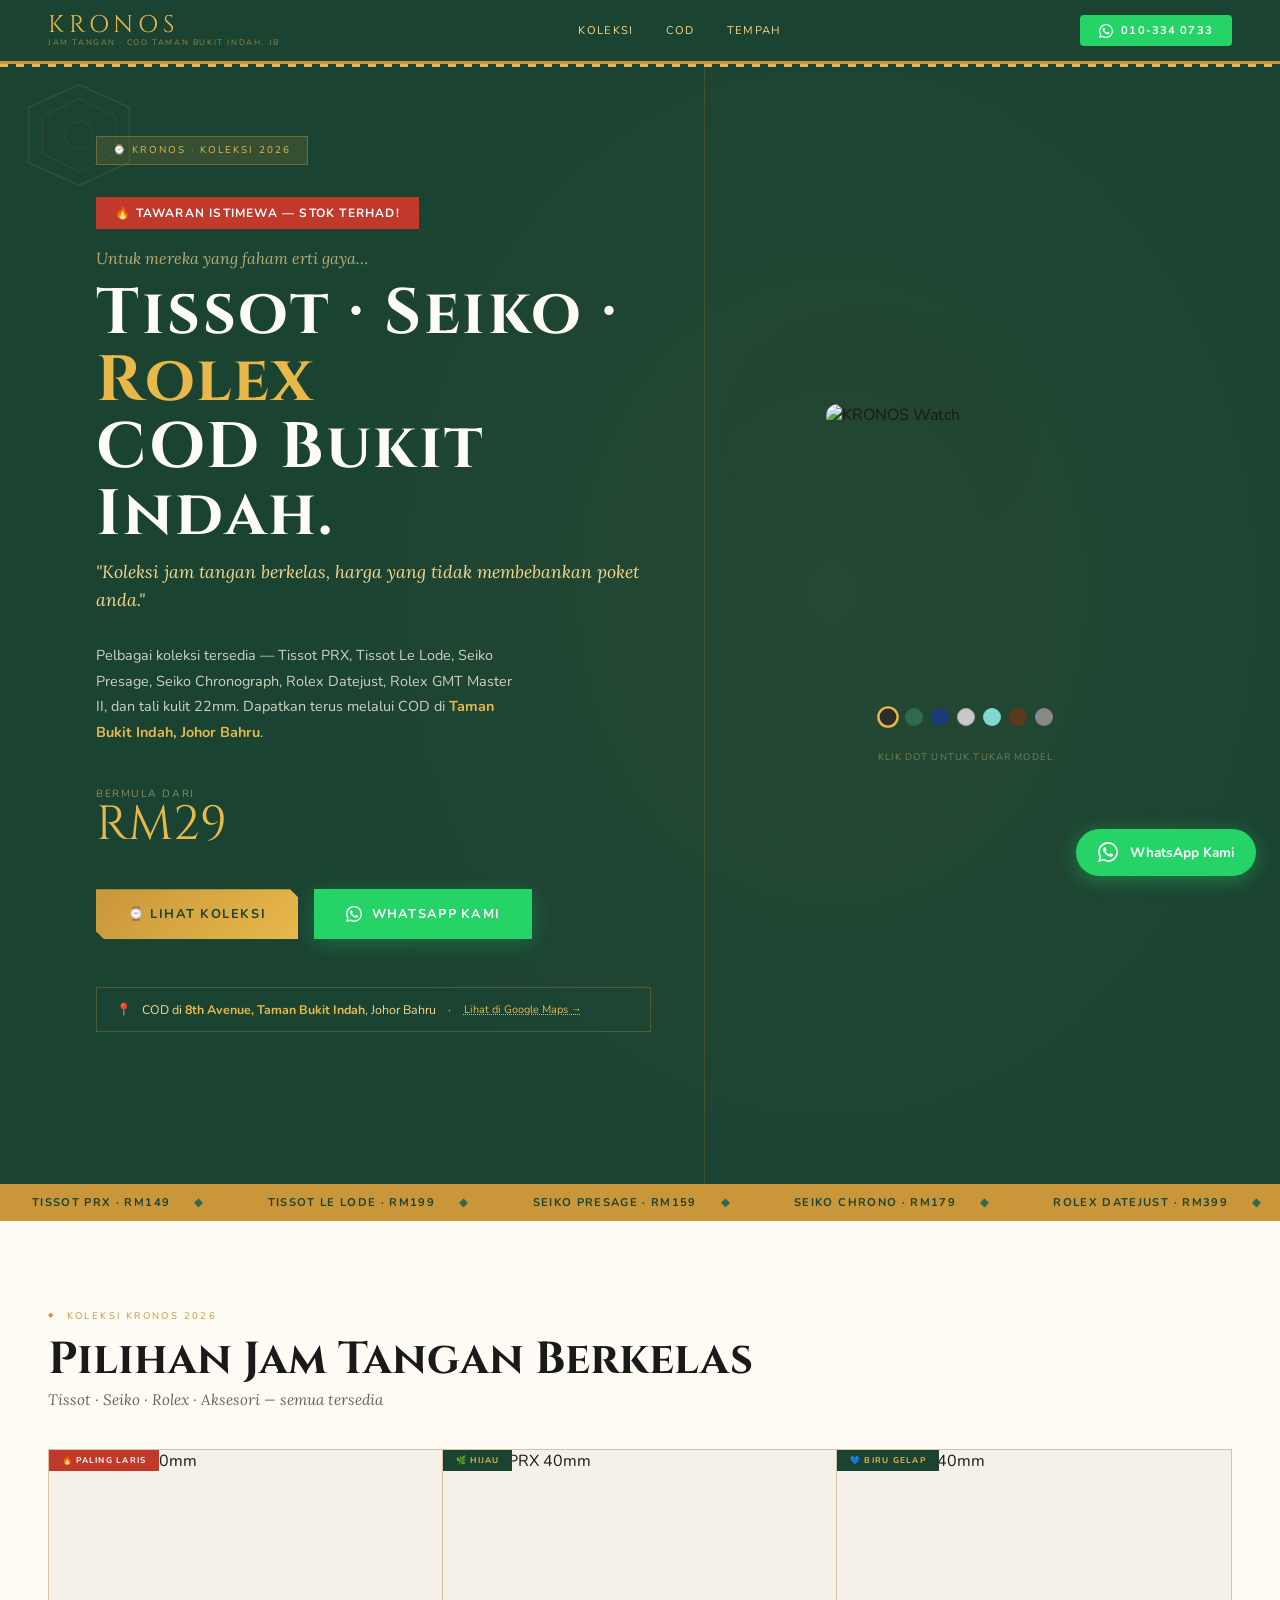
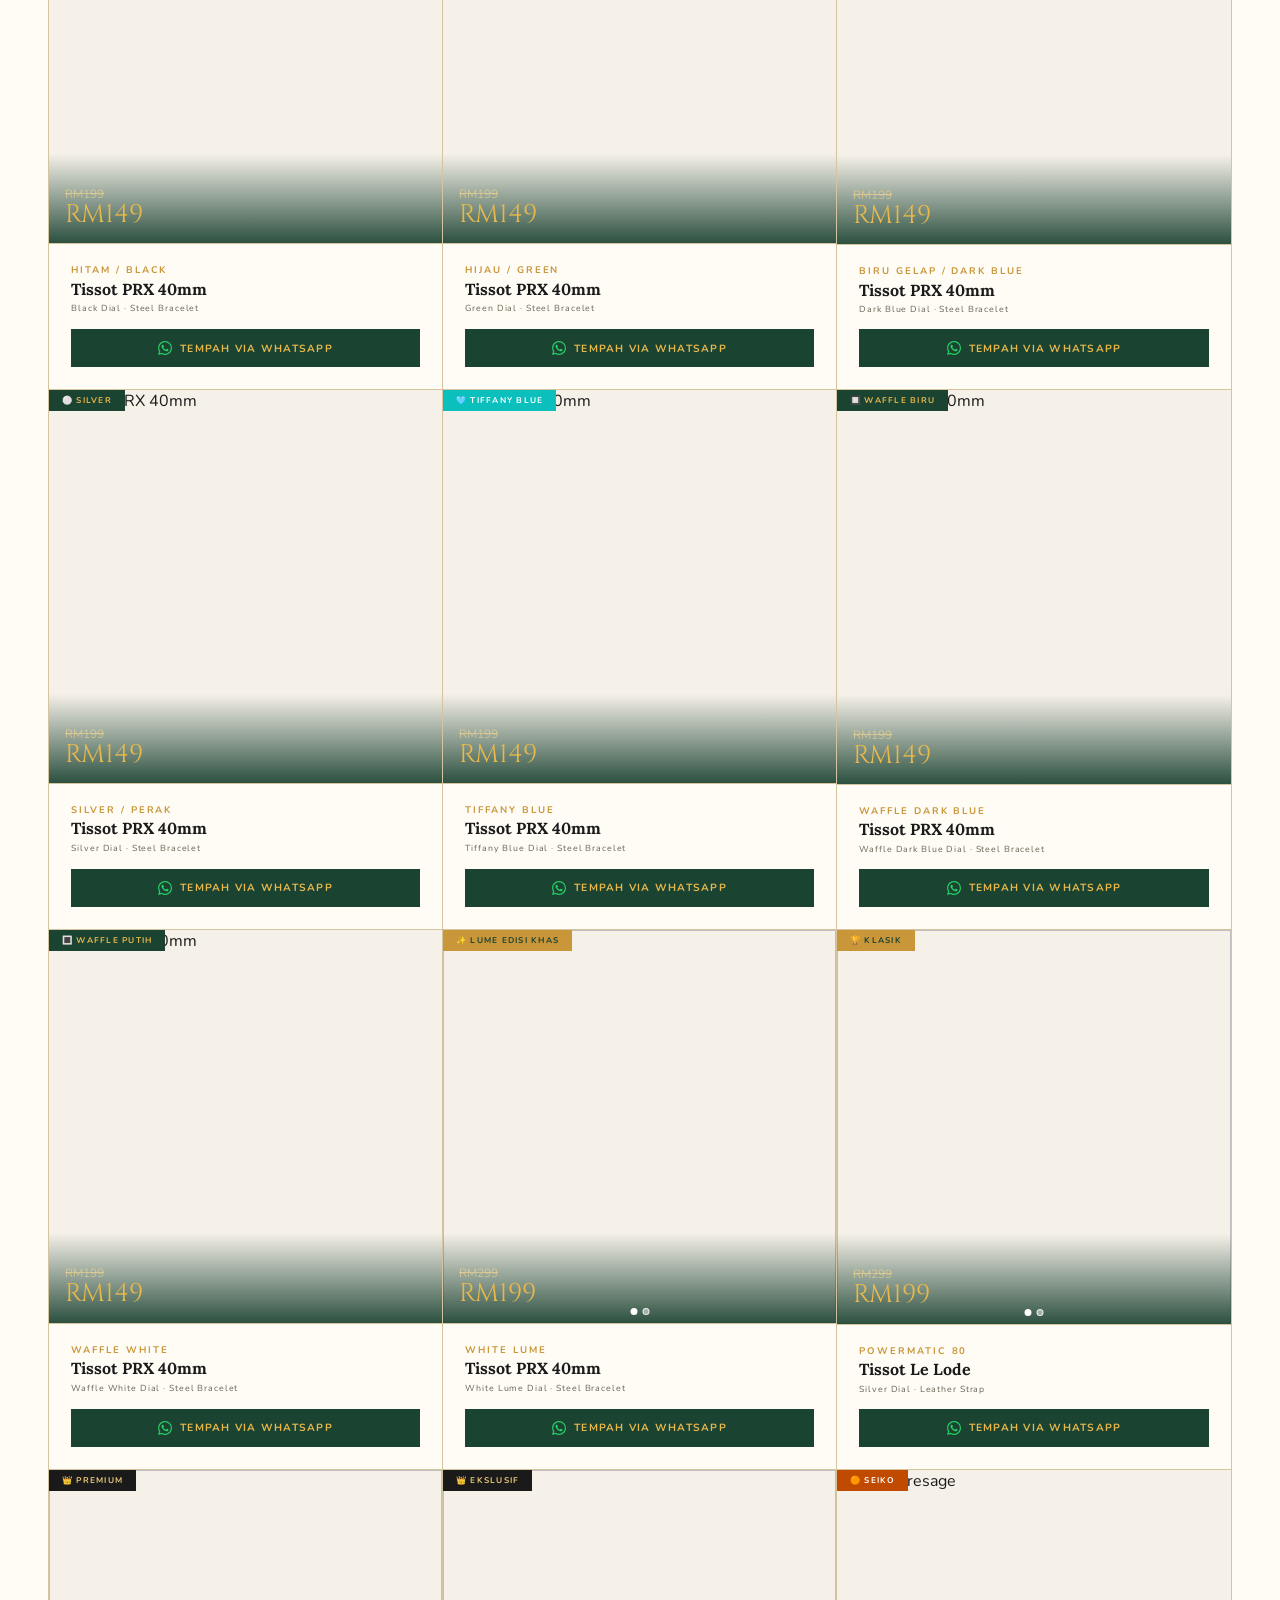
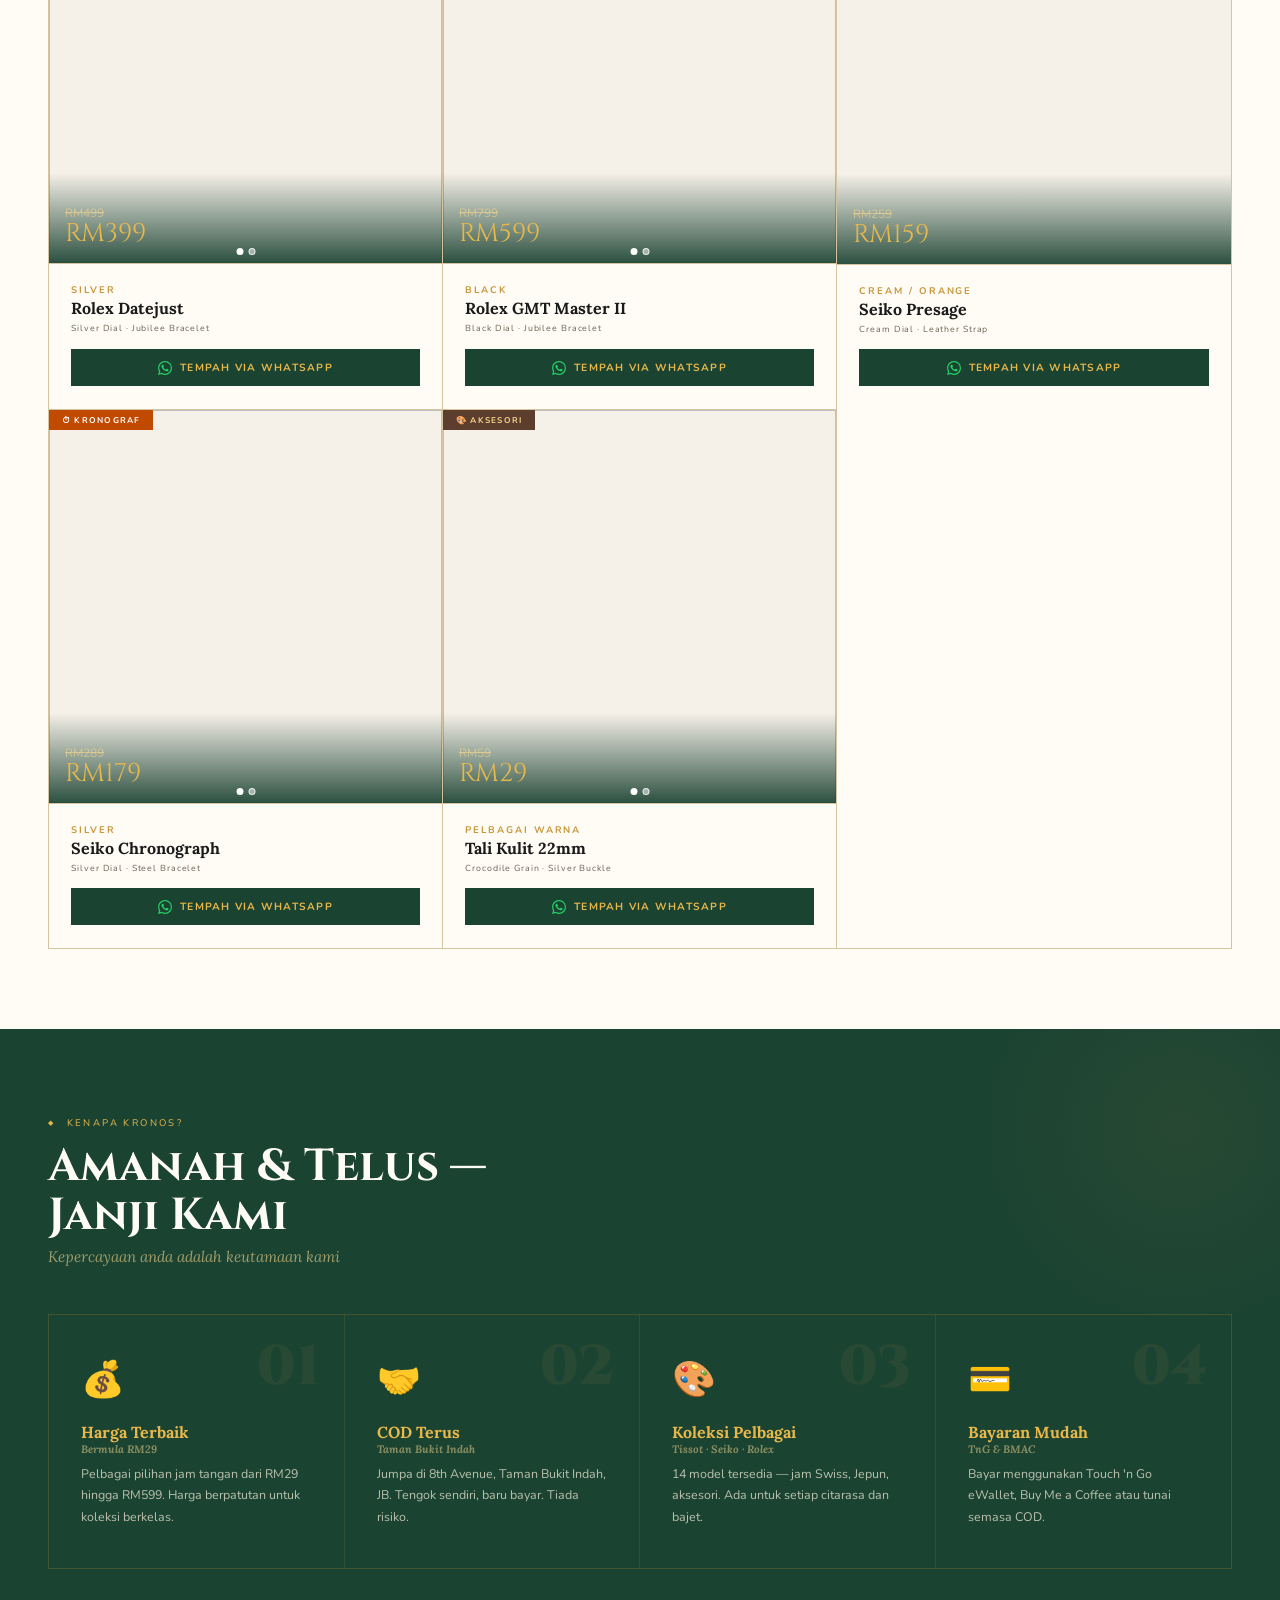
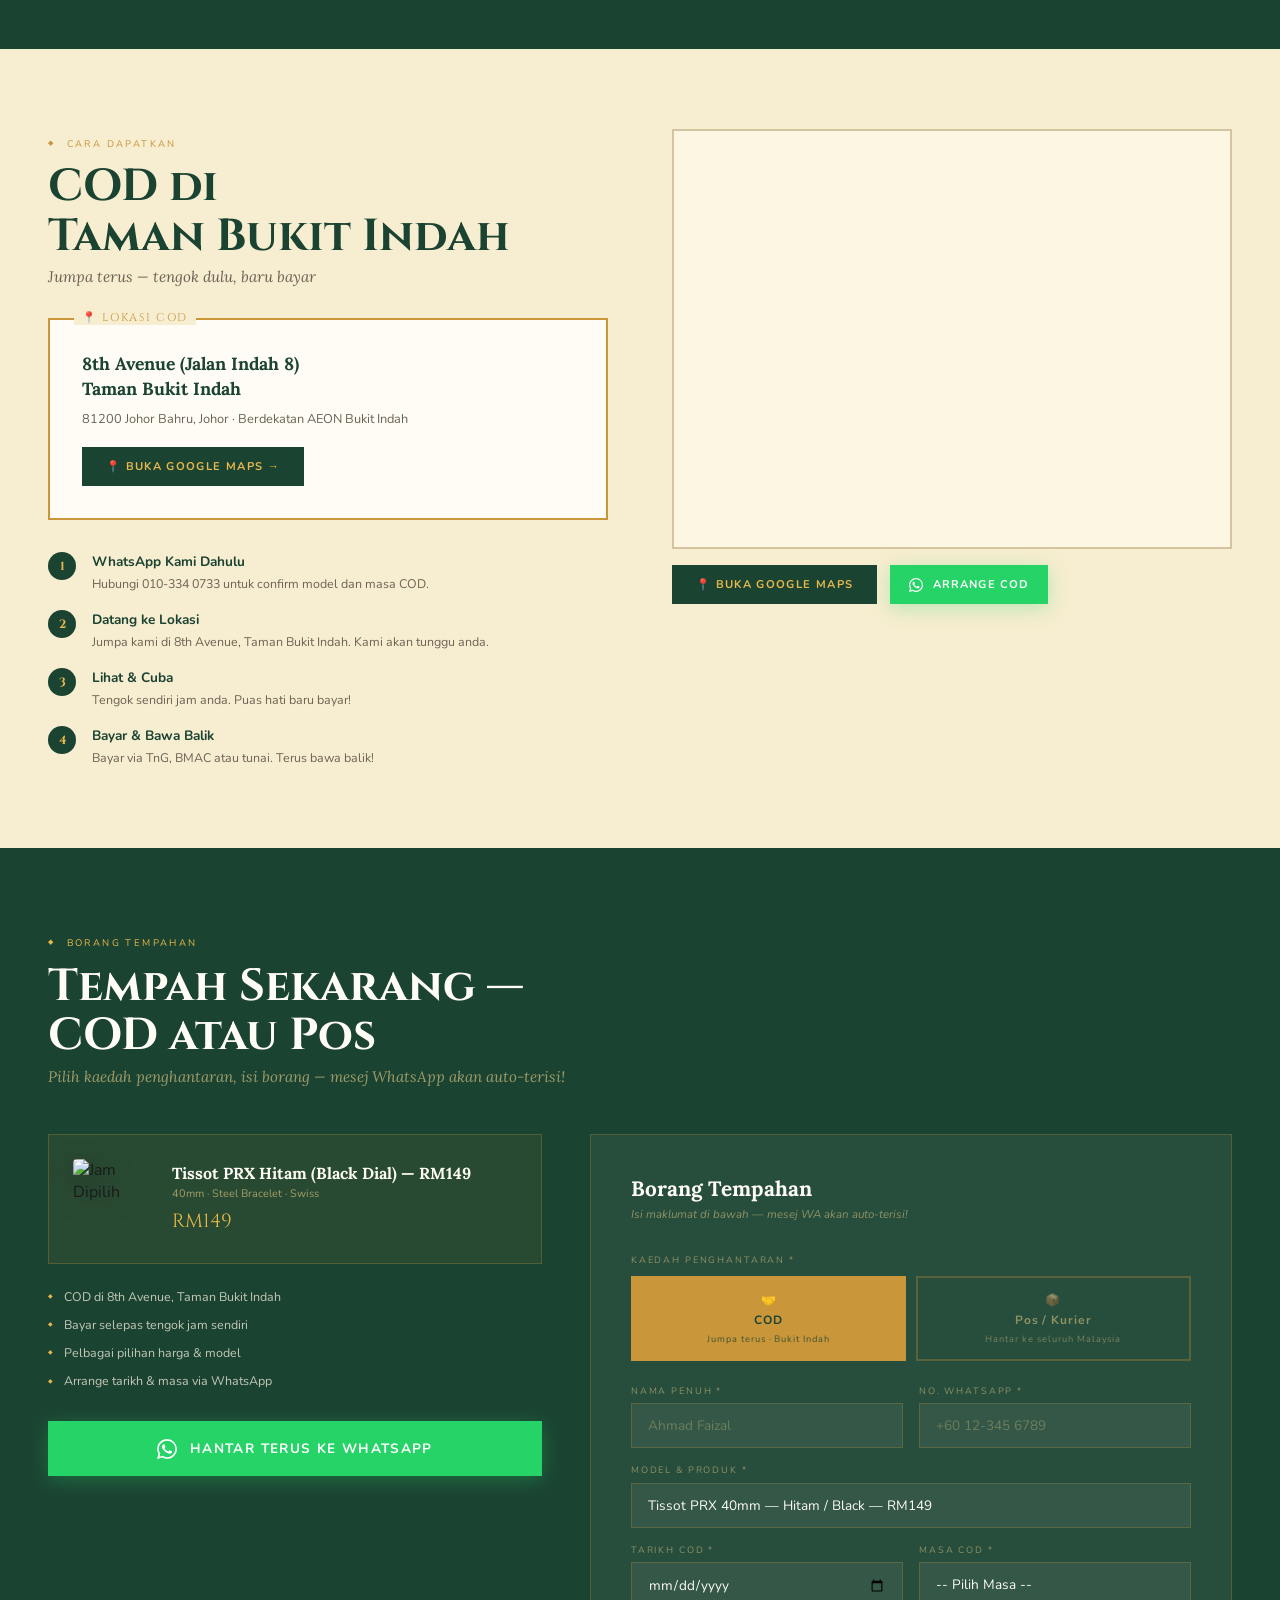
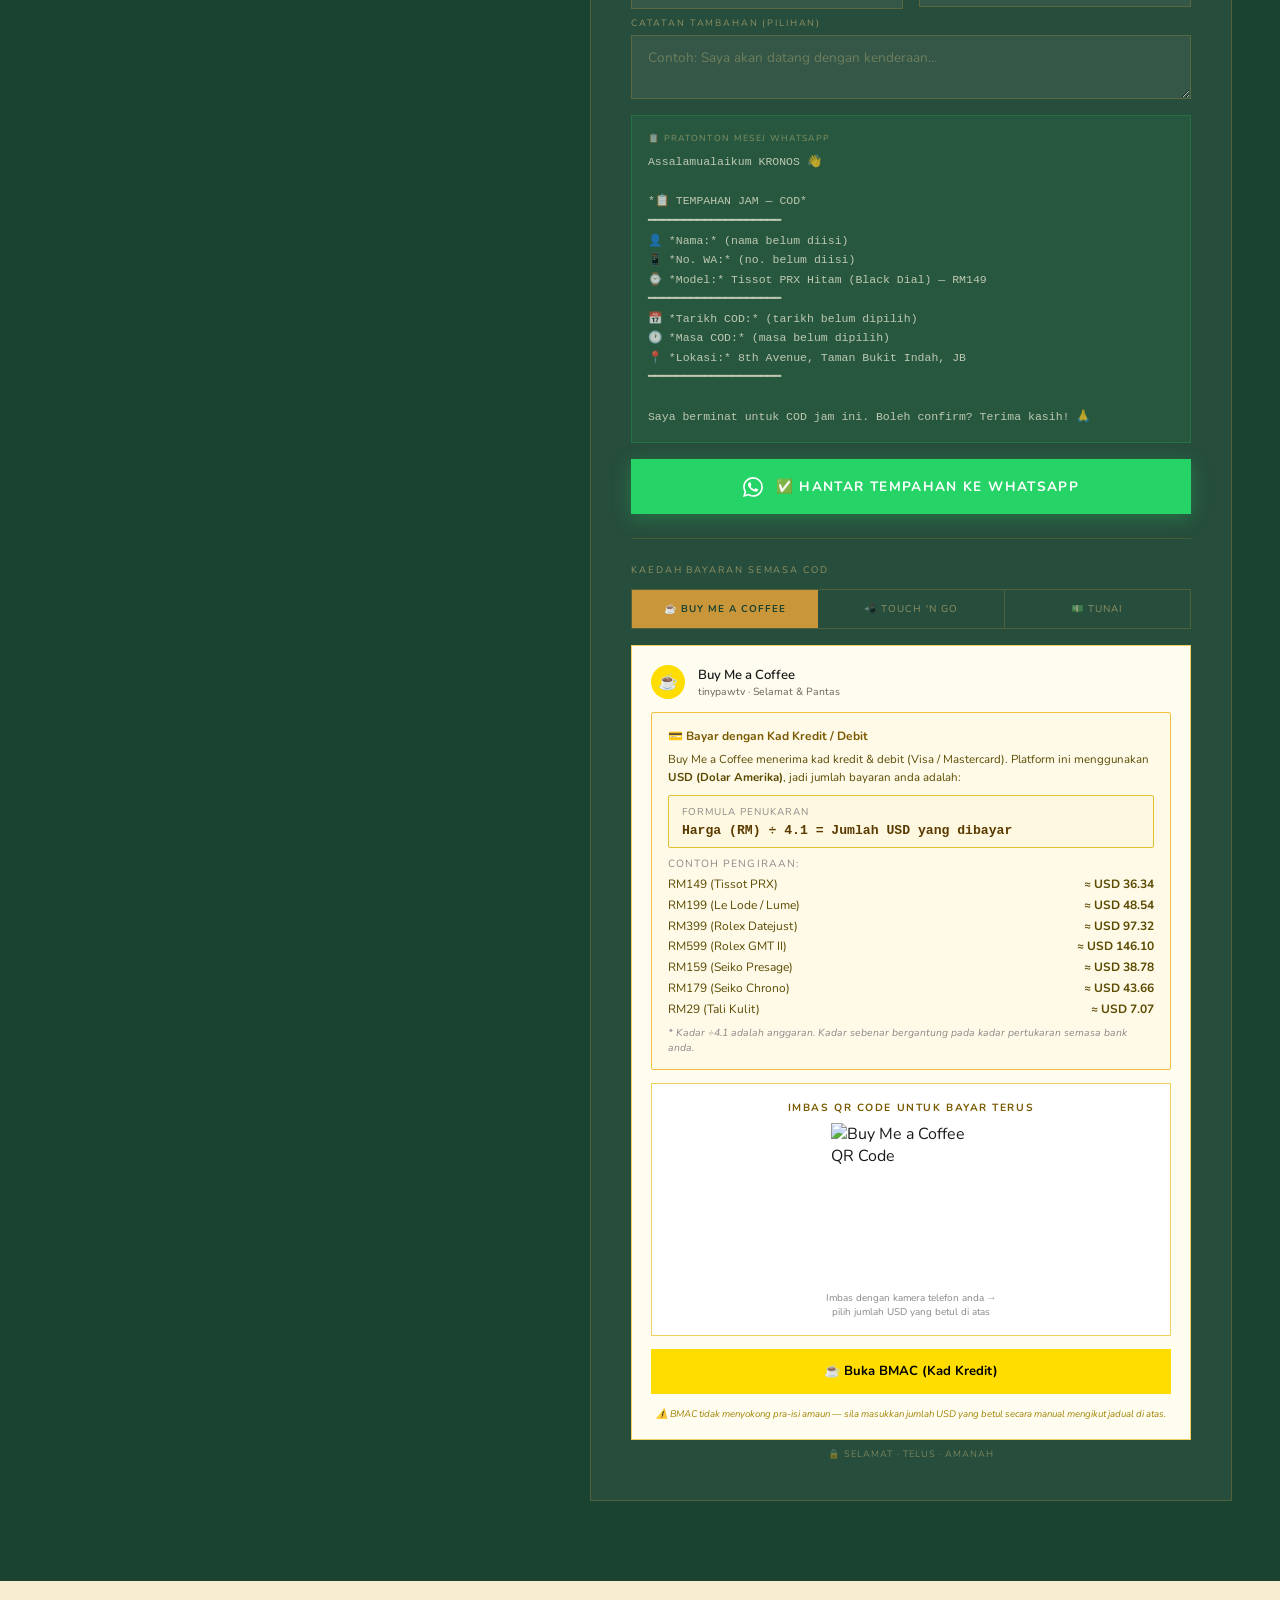
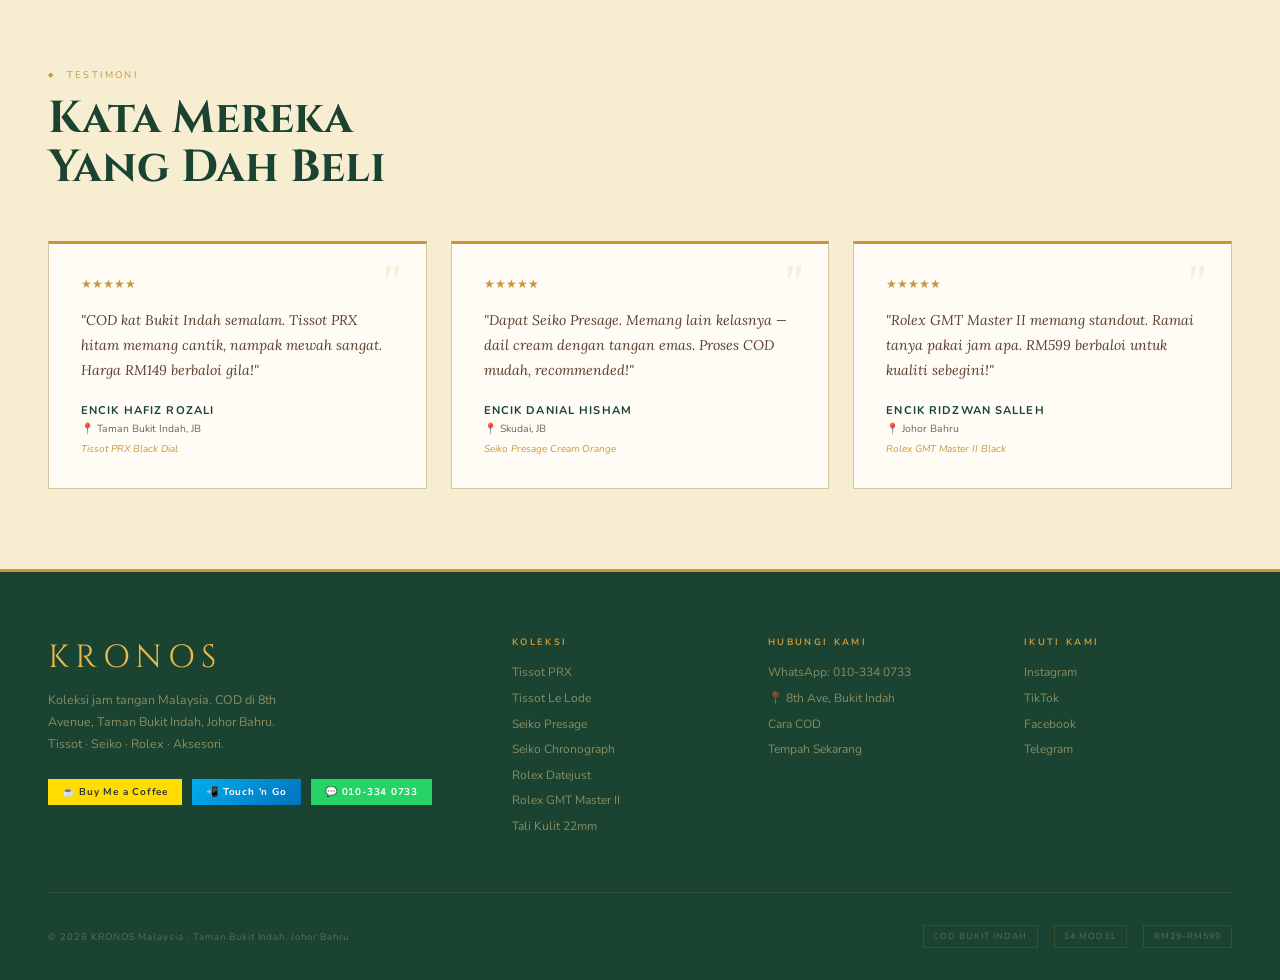
==== commit fa78245a: "Add files via upload" ====
--- a/index.html
+++ b/index.html
@@ -1,1197 +1,1197 @@
-<!DOCTYPE html>
-<html lang="ms">
-<head>
-  <meta charset="UTF-8"/>
-  <meta name="viewport" content="width=device-width, initial-scale=1.0"/>
-  <title>KRONOS — Koleksi Jam Tangan · COD Taman Bukit Indah JB</title>
-  <link href="https://fonts.googleapis.com/css2?family=Cinzel:wght@400;600;700;900&family=Lora:ital,wght@0,400;0,600;0,700;1,400&family=Nunito:wght@400;500;600;700;800&display=swap" rel="stylesheet"/>
-  <style>
-    *,*::before,*::after{box-sizing:border-box;margin:0;padding:0}
-    :root{
-      --hijau:#1B4332;--hijau2:#2D6A4F;--hijau3:#40916C;
-      --emas:#C9963A;--emas2:#E8B84B;--emas-pale:#F5D78E;
-      --krem:#FDF6E3;--krem2:#F7EDD0;--coklat:#5C3D2E;
-      --ink:#1a1a1a;--mid:#6b6355;--border:#d4c5a0;--white:#FEFCF5;--red:#c0392b;
-      --serif:'Cinzel',serif;--lora:'Lora',Georgia,serif;--sans:'Nunito',sans-serif;
-    }
-    html{scroll-behavior:smooth}
-    body{font-family:var(--sans);background:var(--krem);color:var(--ink);overflow-x:hidden}
-
-    /* WA FLOAT */
-    .wa-float{position:fixed;bottom:1.5rem;right:1.5rem;z-index:999;display:flex;align-items:center;gap:.7rem;background:#25D366;color:#fff;padding:.85rem 1.4rem;border-radius:50px;font-weight:700;font-size:.85rem;text-decoration:none;box-shadow:0 4px 20px rgba(37,211,102,.4);animation:waPulse 2.5s ease infinite}
-    .wa-float svg{width:22px;height:22px;fill:#fff;flex-shrink:0}
-    @keyframes waPulse{0%,100%{box-shadow:0 4px 20px rgba(37,211,102,.4)}50%{box-shadow:0 4px 35px rgba(37,211,102,.7),0 0 0 8px rgba(37,211,102,.1)}}
-
-    /* NAV */
-    nav{position:fixed;top:0;left:0;right:0;z-index:100;background:var(--hijau);border-bottom:3px solid var(--emas);padding:0 3rem;display:flex;align-items:center;justify-content:space-between;height:64px}
-    nav::after{content:'';position:absolute;bottom:-6px;left:0;right:0;height:3px;background:repeating-linear-gradient(90deg,var(--emas2) 0,var(--emas2) 8px,transparent 8px,transparent 16px)}
-    .nav-logo-wrap{display:flex;flex-direction:column}
-    .nav-logo{font-family:var(--serif);font-size:1.5rem;letter-spacing:.2em;color:var(--emas2);line-height:1}
-    .nav-sub{font-size:.5rem;letter-spacing:.2em;color:rgba(232,184,75,.6);text-transform:uppercase}
-    .nav-links{display:flex;gap:2rem}
-    .nav-links a{font-size:.7rem;letter-spacing:.12em;text-transform:uppercase;color:var(--emas-pale);text-decoration:none;transition:color .25s}
-    .nav-links a:hover{color:var(--emas2)}
-    .nav-wa{display:flex;align-items:center;gap:.5rem;background:#25D366;color:#fff;font-size:.7rem;font-weight:700;letter-spacing:.1em;padding:.5rem 1.2rem;border-radius:4px;text-decoration:none;transition:filter .25s}
-    .nav-wa:hover{filter:brightness(1.1)}
-
-    /* HERO */
-    .hero{min-height:100vh;padding-top:64px;background:var(--hijau);position:relative;overflow:hidden;display:grid;grid-template-columns:1.1fr .9fr}
-    .hero::before{content:'';position:absolute;inset:0;background:radial-gradient(ellipse 60% 80% at 65% 50%,rgba(201,150,58,.06),transparent 70%)}
-    .hero::after{content:'';position:absolute;top:0;bottom:0;left:55%;width:1px;background:rgba(201,150,58,.2)}
-    .hero-ornament{position:absolute;top:80px;left:24px;width:110px;height:110px;opacity:.15}
-    .hero-left{padding:4.5rem 3rem;display:flex;flex-direction:column;justify-content:center;position:relative;z-index:2}
-    .hero-badge{display:inline-flex;align-items:center;gap:.6rem;background:rgba(201,150,58,.15);border:1px solid rgba(201,150,58,.4);color:var(--emas2);font-size:.62rem;letter-spacing:.2em;text-transform:uppercase;padding:.4rem 1rem;margin-bottom:2rem;width:fit-content;animation:fadeUp .7s .1s both}
-    .promo-banner{display:inline-flex;align-items:center;gap:.8rem;background:var(--red);color:#fff;font-size:.75rem;font-weight:700;letter-spacing:.1em;text-transform:uppercase;padding:.5rem 1.2rem;margin-bottom:1.2rem;width:fit-content;animation:fadeUp .7s .15s both;animation:blink 2s ease infinite}
-    @keyframes blink{0%,100%{opacity:1}50%{opacity:.8}}
-    .hero-tagline{font-family:var(--lora);font-style:italic;font-size:1rem;color:rgba(245,215,142,.7);margin-bottom:.8rem;animation:fadeUp .7s .2s both}
-    h1{font-family:var(--serif);font-size:clamp(2.5rem,5vw,4rem);line-height:1.05;letter-spacing:.04em;color:var(--white);margin-bottom:.5rem;animation:fadeUp .8s .3s both}
-    h1 .emas{color:var(--emas2)}
-    .hero-bm{font-family:var(--lora);font-style:italic;font-size:1.1rem;color:var(--emas-pale);margin-bottom:1.8rem;line-height:1.6;animation:fadeUp .7s .4s both}
-    .hero-desc{font-size:.9rem;line-height:1.8;color:rgba(253,246,227,.8);max-width:430px;margin-bottom:2.5rem;animation:fadeUp .7s .5s both}
-    .price-hero{display:flex;align-items:center;gap:1.2rem;margin-bottom:2.5rem;flex-wrap:wrap;animation:fadeUp .7s .55s both}
-    .price-from{font-size:.65rem;letter-spacing:.15em;text-transform:uppercase;color:rgba(245,215,142,.5)}
-    .price-new-hero{font-family:var(--serif);font-size:3rem;color:var(--emas2);line-height:1}
-    .hero-cta-row{display:flex;gap:1rem;flex-wrap:wrap;margin-bottom:3rem;animation:fadeUp .7s .6s both}
-    .btn-emas{background:linear-gradient(135deg,var(--emas),var(--emas2));color:var(--hijau);font-family:var(--sans);font-weight:700;font-size:.8rem;letter-spacing:.12em;text-transform:uppercase;padding:1rem 2rem;border:none;cursor:pointer;text-decoration:none;display:inline-flex;align-items:center;gap:.6rem;clip-path:polygon(0 0,calc(100% - 8px) 0,100% 8px,100% 100%,8px 100%,0 calc(100% - 8px));transition:filter .25s,transform .2s;box-shadow:0 4px 20px rgba(201,150,58,.35)}
-    .btn-emas:hover{filter:brightness(1.1);transform:translateY(-2px)}
-    .btn-wa{background:#25D366;color:#fff;font-family:var(--sans);font-weight:700;font-size:.8rem;letter-spacing:.1em;text-transform:uppercase;padding:1rem 2rem;border:none;cursor:pointer;text-decoration:none;display:inline-flex;align-items:center;gap:.6rem;transition:filter .25s,transform .2s;box-shadow:0 4px 20px rgba(37,211,102,.3)}
-    .btn-wa:hover{filter:brightness(1.1);transform:translateY(-2px)}
-    .hero-cod{display:inline-flex;align-items:center;gap:.6rem;border:1px solid rgba(201,150,58,.3);padding:.8rem 1.2rem;color:var(--emas-pale);font-size:.78rem;animation:fadeUp .7s .7s both}
-    .hero-cod strong{color:var(--emas2)}
-    .hero-cod a{color:var(--emas2);text-decoration:underline dotted;font-size:.68rem}
-    .hero-right{display:flex;flex-direction:column;align-items:center;justify-content:center;position:relative;z-index:2;padding:3rem 2rem;gap:1.5rem;animation:fadeUp .9s .4s both}
-    .hero-watch-img{width:280px;height:280px;object-fit:cover;border-radius:12px;filter:drop-shadow(0 20px 60px rgba(0,0,0,.5));animation:floatWatch 4s ease-in-out infinite}
-    @keyframes floatWatch{0%,100%{transform:translateY(0)}50%{transform:translateY(-10px)}}
-    .hero-color-dots{display:flex;gap:.5rem;justify-content:center;flex-wrap:wrap}
-    .c-dot{width:18px;height:18px;border-radius:50%;cursor:pointer;border:2px solid transparent;transition:border-color .25s,transform .2s;flex-shrink:0}
-    .c-dot:hover,.c-dot.active{border-color:var(--emas2);transform:scale(1.2)}
-
-    /* MARQUEE */
-    .marquee-bar{background:var(--emas);overflow:hidden;padding:.7rem 0}
-    .marquee-inner{display:flex;gap:0;white-space:nowrap;animation:mScroll 32s linear infinite}
-    .m-item{display:inline-flex;align-items:center;gap:1.5rem;padding:0 2rem;font-family:var(--sans);font-weight:700;font-size:.7rem;letter-spacing:.12em;text-transform:uppercase;color:var(--hijau)}
-    @keyframes mScroll{from{transform:translateX(0)}to{transform:translateX(-50%)}}
-
-    /* SHARED */
-    section{padding:5rem 3rem}
-    .s-kicker{display:inline-flex;align-items:center;gap:.7rem;font-size:.6rem;letter-spacing:.25em;text-transform:uppercase;color:var(--emas);margin-bottom:.8rem}
-    .s-kicker::before{content:'◆';font-size:.45rem}
-    h2{font-family:var(--serif);font-size:clamp(1.8rem,3.5vw,2.8rem);line-height:1.1;margin-bottom:.4rem}
-    .h2-sub{font-family:var(--lora);font-style:italic;font-size:.95rem;color:var(--mid);margin-bottom:2rem}
-
-    /* PRODUCTS */
-    .products-section{background:var(--white)}
-    .products-grid{display:grid;grid-template-columns:repeat(3,1fr);gap:0;border:1px solid var(--border);margin-top:2.5rem}
-    .p-card{display:flex;flex-direction:column;border-right:1px solid var(--border);position:relative;overflow:hidden;background:var(--white);cursor:pointer;transition:transform .3s,box-shadow .3s}
-    .p-card:nth-child(3n){border-right:none}
-    .p-card:nth-child(n+4){border-top:1px solid var(--border)}
-    .p-card:hover{transform:translateY(-4px);box-shadow:0 12px 40px rgba(27,67,50,.13);z-index:2}
-    .p-img{aspect-ratio:1;overflow:hidden;position:relative;display:flex;align-items:center;justify-content:center;background:#f5f0e8}
-    .p-img > img{width:100%;height:100%;object-fit:cover;transition:transform .5s}
-    .p-card:hover .p-img > img{transform:scale(1.05)}
-    .p-img-toggle{width:100%;height:100%;position:relative}
-    .p-img-main{width:100%;height:100%;object-fit:cover;position:absolute;top:0;left:0;opacity:0;transition:opacity .4s}
-    .p-img-main.active{opacity:1}
-    .p-img-dots{position:absolute;bottom:8px;left:50%;transform:translateX(-50%);display:flex;gap:5px;z-index:5}
-    .p-idot{width:7px;height:7px;border-radius:50%;background:rgba(255,255,255,.5);cursor:pointer;border:1px solid rgba(255,255,255,.8);transition:background .2s}
-    .p-idot.active{background:#fff}
-    .p-flag{position:absolute;top:0;left:0;font-size:.52rem;letter-spacing:.15em;text-transform:uppercase;padding:.3rem .8rem;font-weight:700;z-index:2}
-    .p-price-overlay{position:absolute;bottom:0;left:0;right:0;background:linear-gradient(to top,rgba(27,67,50,.92),transparent);padding:2rem 1rem 1rem;display:flex;align-items:flex-end;justify-content:space-between;z-index:2}
-    .p-price-old{font-size:.75rem;color:rgba(245,215,142,.6);text-decoration:line-through}
-    .p-price-new{font-family:var(--serif);font-size:1.6rem;color:var(--emas2);line-height:1}
-    .p-body{padding:1.2rem 1.4rem 1.4rem;flex:1;display:flex;flex-direction:column;border-top:1px solid var(--border)}
-    .p-color-name{font-size:.6rem;letter-spacing:.2em;text-transform:uppercase;color:var(--emas);font-weight:700;margin-bottom:.2rem}
-    .p-name{font-family:var(--lora);font-size:1rem;font-weight:700;line-height:1.2;margin-bottom:.2rem}
-    .p-ref{font-size:.55rem;color:var(--mid);letter-spacing:.1em;margin-bottom:.9rem}
-    .p-btn{margin-top:auto;display:flex;align-items:center;justify-content:center;gap:.5rem;background:var(--hijau);color:var(--emas2);font-size:.65rem;font-weight:700;letter-spacing:.12em;text-transform:uppercase;padding:.7rem 1rem;text-decoration:none;border:none;cursor:pointer;font-family:var(--sans);transition:background .25s;width:100%}
-    .p-btn:hover{background:var(--hijau2)}
-    .p-btn svg{width:14px;height:14px;fill:#25D366}
-
-    /* KENAPA */
-    .kenapa{background:var(--hijau);position:relative;overflow:hidden}
-    .kenapa::before{content:'';position:absolute;top:-100px;right:-100px;width:400px;height:400px;border-radius:50%;background:radial-gradient(circle,rgba(201,150,58,.07),transparent 70%)}
-    .kenapa h2{color:var(--white)}
-    .kenapa .h2-sub{color:rgba(245,215,142,.6)}
-    .kenapa .s-kicker{color:var(--emas2)}
-    .kenapa-grid{display:grid;grid-template-columns:repeat(4,1fr);gap:0;margin-top:3rem;border:1px solid rgba(201,150,58,.2)}
-    .k-card{padding:2.5rem 2rem;border-right:1px solid rgba(201,150,58,.15);position:relative;transition:background .3s}
-    .k-card:last-child{border-right:none}
-    .k-card:hover{background:rgba(201,150,58,.05)}
-    .k-icon{font-size:2.2rem;margin-bottom:1.2rem;display:block}
-    .k-card h3{font-family:var(--lora);font-size:1rem;color:var(--emas2);margin-bottom:.3rem}
-    .k-card h3 span{display:block;font-size:.68rem;color:rgba(245,215,142,.5);font-style:italic;margin-bottom:.4rem}
-    .k-card p{font-size:.78rem;line-height:1.75;color:rgba(253,246,227,.7)}
-    .k-num{position:absolute;top:1.5rem;right:1.5rem;font-family:var(--serif);font-size:3.5rem;font-weight:900;color:rgba(201,150,58,.08);line-height:1}
-
-    /* COD */
-    .cod-section{background:var(--krem2)}
-    .cod-inner{display:grid;grid-template-columns:1fr 1fr;gap:4rem;align-items:start}
-    .cod-info h2{color:var(--hijau)}
-    .cod-details{background:var(--white);border:2px solid var(--emas);padding:2rem;margin-top:1.5rem;position:relative}
-    .cod-details::before{content:'📍 Lokasi COD';font-family:var(--serif);font-size:.7rem;letter-spacing:.15em;text-transform:uppercase;color:var(--emas);position:absolute;top:-10px;left:1.5rem;background:var(--krem2);padding:0 .5rem}
-    .cod-address{font-family:var(--lora);font-size:1.1rem;font-weight:700;color:var(--hijau);margin-bottom:.5rem;line-height:1.4}
-    .cod-area{font-size:.8rem;color:var(--mid);margin-bottom:1.2rem}
-    .cod-map-btn{display:inline-flex;align-items:center;gap:.6rem;background:var(--hijau);color:var(--emas2);font-size:.7rem;font-weight:700;letter-spacing:.12em;text-transform:uppercase;padding:.75rem 1.5rem;text-decoration:none;transition:background .25s}
-    .cod-map-btn:hover{background:var(--hijau2)}
-    .cod-steps{margin-top:2rem;display:flex;flex-direction:column;gap:1rem}
-    .cod-step{display:flex;align-items:flex-start;gap:1rem}
-    .cod-step-n{width:28px;height:28px;border-radius:50%;background:var(--hijau);color:var(--emas2);font-family:var(--serif);font-size:.75rem;font-weight:700;display:flex;align-items:center;justify-content:center;flex-shrink:0}
-    .cod-step-t h4{font-size:.85rem;font-weight:700;color:var(--hijau);margin-bottom:.2rem}
-    .cod-step-t p{font-size:.78rem;color:var(--mid);line-height:1.6}
-    .map-frame{width:100%;aspect-ratio:4/3;border:2px solid var(--border);overflow:hidden;background:var(--krem)}
-    .map-frame iframe{width:100%;height:100%;border:none}
-
-    /* ORDER */
-    .order-sec{background:var(--hijau)}
-    .order-sec h2{color:var(--white)}
-    .order-sec .h2-sub{color:rgba(245,215,142,.6)}
-    .order-sec .s-kicker{color:var(--emas2)}
-    .order-layout{display:grid;grid-template-columns:1fr 1.3fr;gap:3rem;margin-top:3rem}
-    .sum-card{background:rgba(201,150,58,.08);border:1px solid rgba(201,150,58,.25);padding:1.5rem;margin-bottom:1.5rem;display:flex;gap:1.2rem;align-items:center}
-    .sum-card img{width:80px;height:80px;object-fit:cover;border-radius:4px;filter:drop-shadow(0 4px 12px rgba(0,0,0,.3))}
-    .sum-info h4{font-family:var(--lora);color:var(--white);font-size:1rem;margin-bottom:.2rem}
-    .sum-info p{font-size:.68rem;color:rgba(245,215,142,.6)}
-    .sum-perks{display:flex;flex-direction:column;gap:.7rem;margin-bottom:2rem}
-    .s-perk{display:flex;align-items:center;gap:.7rem;font-size:.78rem;color:rgba(253,246,227,.75)}
-    .s-perk::before{content:'◆';color:var(--emas2);font-size:.4rem;flex-shrink:0}
-    .wa-order-btn{display:flex;align-items:center;justify-content:center;gap:.8rem;background:#25D366;color:#fff;font-family:var(--sans);font-weight:700;font-size:.85rem;letter-spacing:.1em;text-transform:uppercase;padding:1.1rem 2rem;text-decoration:none;width:100%;transition:filter .25s,transform .2s;box-shadow:0 4px 20px rgba(37,211,102,.3);border:none;cursor:pointer}
-    .wa-order-btn:hover{filter:brightness(1.1);transform:translateY(-2px)}
-    .order-form-box{background:rgba(255,255,255,.05);border:1px solid rgba(201,150,58,.25);padding:2.5rem}
-    .order-form-box h3{font-family:var(--lora);color:var(--white);font-size:1.3rem;margin-bottom:.3rem}
-    .form-sub{font-size:.72rem;color:rgba(245,215,142,.5);font-style:italic;margin-bottom:2rem}
-    .fg{display:flex;flex-direction:column;gap:.4rem;margin-bottom:1rem}
-    .fg.row2{display:grid;grid-template-columns:1fr 1fr;gap:1rem;margin-bottom:0}
-    .fg.row2 .fg{margin-bottom:0}
-    .fg label{font-size:.58rem;letter-spacing:.2em;text-transform:uppercase;color:rgba(245,215,142,.5)}
-    .fg input,.fg select,.fg textarea{background:rgba(255,255,255,.06);border:1px solid rgba(201,150,58,.25);color:var(--white);font-family:var(--sans);font-size:.85rem;padding:.75rem 1rem;outline:none;transition:border-color .25s}
-    .fg input::placeholder,.fg textarea::placeholder{color:rgba(245,215,142,.3)}
-    .fg input:focus,.fg select:focus,.fg textarea:focus{border-color:var(--emas)}
-    .fg select{appearance:none;cursor:pointer}
-    .fg select option{background:var(--hijau);color:var(--white)}
-    .form-divider{height:1px;background:rgba(201,150,58,.2);margin:1.5rem 0}
-    .pay-method-label{font-size:.6rem;letter-spacing:.2em;text-transform:uppercase;color:rgba(245,215,142,.5);margin-bottom:.8rem;display:block}
-    .pay-tabs{display:flex;gap:0;border:1px solid rgba(201,150,58,.25);margin-bottom:1rem}
-    .p-tab{flex:1;padding:.75rem;border:none;background:transparent;color:rgba(245,215,142,.5);font-family:var(--sans);font-size:.62rem;letter-spacing:.1em;text-transform:uppercase;cursor:pointer;display:flex;align-items:center;justify-content:center;gap:.4rem;border-right:1px solid rgba(201,150,58,.25);transition:background .25s,color .25s}
-    .p-tab:last-child{border-right:none}
-    .p-tab.active{background:var(--emas);color:var(--hijau);font-weight:700}
-    .pay-panel{display:none}
-    .pay-panel.active{display:flex;flex-direction:column;gap:.8rem}
-    .bmac-blk{background:#fffdf0;border:1px solid #f0d060;padding:1.2rem;display:flex;flex-direction:column;gap:.8rem}
-    .bmac-row{display:flex;align-items:center;gap:.8rem}
-    .bmac-ico{width:34px;height:34px;background:#FFDD00;border-radius:50%;display:flex;align-items:center;justify-content:center;font-size:1rem;flex-shrink:0}
-    .bmac-inf h4{font-size:.82rem;font-weight:600;color:var(--ink)}
-    .bmac-inf p{font-size:.65rem;color:var(--mid)}
-    .bmac-pay-btn{display:flex;align-items:center;justify-content:center;gap:.7rem;background:#FFDD00;color:#000;font-weight:700;font-size:.82rem;padding:.85rem;text-decoration:none;font-family:var(--sans);transition:filter .2s}
-    .tng-blk{background:rgba(0,114,188,.08);border:1px solid rgba(0,114,188,.25);padding:1.2rem;display:flex;flex-direction:column;gap:.8rem}
-    .tng-row{display:flex;align-items:center;gap:.8rem}
-    .tng-ico{width:34px;height:34px;background:linear-gradient(135deg,#00AEEF,#0072BC);border-radius:8px;display:flex;align-items:center;justify-content:center;font-size:.6rem;font-weight:900;color:#fff;flex-shrink:0}
-    .tng-inf h4{font-size:.82rem;font-weight:600;color:var(--white)}
-    .tng-inf p{font-size:.65rem;color:rgba(245,215,142,.5)}
-    .tng-id-block{display:flex;flex-direction:column;gap:.3rem;background:rgba(255,255,255,.06);border:1px solid rgba(0,174,239,.2);padding:.8rem 1rem}
-    .tng-id-label{font-size:.55rem;letter-spacing:.15em;text-transform:uppercase;color:rgba(245,215,142,.4)}
-    .tng-id-num{font-family:var(--serif);font-size:1.2rem;color:#7dd3fc;letter-spacing:.1em}
-    .tng-step{display:flex;align-items:flex-start;gap:.6rem;font-size:.7rem;color:rgba(253,246,227,.7)}
-    .step-n{width:16px;height:16px;border-radius:50%;background:#0072BC;color:#fff;font-size:.5rem;font-weight:700;display:flex;align-items:center;justify-content:center;flex-shrink:0}
-    .tng-pay-btn{display:flex;align-items:center;justify-content:center;gap:.7rem;background:linear-gradient(135deg,#00AEEF,#0072BC);color:#fff;font-weight:700;font-size:.82rem;padding:.85rem;text-decoration:none;font-family:var(--sans)}
-    .pay-secure{text-align:center;font-size:.58rem;letter-spacing:.1em;text-transform:uppercase;color:rgba(245,215,142,.4);margin-top:.5rem}
-    .msg-preview-wrap{background:rgba(37,211,102,.08);border:1px solid rgba(37,211,102,.2);padding:1rem;margin:1rem 0}
-    .msg-preview-label{font-size:.55rem;letter-spacing:.15em;text-transform:uppercase;color:rgba(245,215,142,.45);margin-bottom:.5rem}
-
-    /* TESTI */
-    .testi-sec{background:var(--krem2)}
-    .testi-grid{display:grid;grid-template-columns:repeat(3,1fr);gap:1.5rem;margin-top:3rem}
-    .t-card{background:var(--white);border:1px solid var(--border);border-top:3px solid var(--emas);padding:2rem;position:relative}
-    .t-stars{color:var(--emas);font-size:.75rem;margin-bottom:1rem}
-    .t-quote{position:absolute;top:1rem;right:1.5rem;font-family:var(--serif);font-size:4rem;color:rgba(201,150,58,.12);line-height:1}
-    .t-text{font-family:var(--lora);font-style:italic;font-size:.88rem;line-height:1.8;color:var(--coklat);margin-bottom:1.2rem}
-    .t-author{font-size:.7rem;font-weight:700;letter-spacing:.1em;color:var(--hijau);text-transform:uppercase}
-    .t-loc{font-size:.65rem;color:var(--mid);margin-top:.2rem}
-    .t-watch{font-size:.62rem;color:var(--emas);margin-top:.4rem;font-style:italic}
-
-    /* FOOTER */
-    footer{background:var(--hijau);border-top:3px solid var(--emas);padding:4rem 3rem 2rem}
-    .footer-top{display:grid;grid-template-columns:2fr 1fr 1fr 1fr;gap:3rem;margin-bottom:3rem}
-    .f-brand{font-family:var(--serif);font-size:2rem;letter-spacing:.2em;color:var(--emas2)}
-    .f-sub{font-size:.78rem;color:rgba(245,215,142,.5);line-height:1.75;max-width:260px;margin:.6rem 0 1.5rem}
-    .f-pay-row{display:flex;gap:.6rem;flex-wrap:wrap}
-    .f-pay-badge{padding:.4rem .9rem;font-size:.62rem;font-weight:700;letter-spacing:.08em;text-decoration:none}
-    .footer-col h4{font-size:.58rem;letter-spacing:.25em;text-transform:uppercase;color:var(--emas);margin-bottom:1rem}
-    .footer-col a{display:block;font-size:.75rem;color:rgba(245,215,142,.5);text-decoration:none;margin-bottom:.6rem;transition:color .2s}
-    .footer-col a:hover{color:var(--emas2)}
-    .footer-bottom{border-top:1px solid rgba(201,150,58,.15);padding-top:2rem;display:flex;justify-content:space-between;align-items:center;flex-wrap:wrap;gap:1rem}
-    .f-copy{font-size:.6rem;letter-spacing:.1em;color:rgba(245,215,142,.3)}
-    .f-badges{display:flex;gap:1rem}
-    .f-badge{font-size:.55rem;letter-spacing:.12em;text-transform:uppercase;color:rgba(245,215,142,.3);border:1px solid rgba(201,150,58,.15);padding:.3rem .6rem}
-
-    /* MOBILE WATCH STRIP */
-    .mobile-watch-strip{display:none;background:var(--hijau);flex-direction:column;align-items:center;padding:2.5rem 1.5rem 3rem;gap:1.2rem;border-top:1px solid rgba(201,150,58,.25);width:100%}
-    .mobile-watch-img-wrap{width:220px;height:220px;display:flex;align-items:center;justify-content:center;flex-shrink:0}
-    .mobile-watch-img{width:220px;height:220px;object-fit:cover;border-radius:12px;filter:drop-shadow(0 12px 30px rgba(0,0,0,.5));animation:floatWatch 4s ease-in-out infinite;display:block}
-    .mobile-dots{display:flex;gap:.7rem;justify-content:center;flex-wrap:wrap}
-    .mobile-dot-label{font-size:.6rem;letter-spacing:.15em;text-transform:uppercase;color:rgba(245,215,142,.55);text-align:center}
-    .mobile-color-hint{font-size:.65rem;color:rgba(245,215,142,.5);font-style:italic;text-align:center}
-
-    /* REVEAL */
-    .reveal{opacity:0;transform:translateY(22px);transition:opacity .65s ease,transform .65s ease}
-    .reveal.visible{opacity:1;transform:none}
-    @keyframes fadeUp{from{opacity:0;transform:translateY(26px)}to{opacity:1;transform:none}}
-
-    @media(max-width:1100px){
-      .products-grid{grid-template-columns:repeat(2,1fr)}
-      .p-card:nth-child(3n){border-right:1px solid var(--border)}
-      .p-card:nth-child(2n){border-right:none}
-      .p-card:nth-child(n+3){border-top:1px solid var(--border)}
-      .kenapa-grid{grid-template-columns:repeat(2,1fr)}
-      .k-card{border-bottom:1px solid rgba(201,150,58,.15)}
-      .footer-top{grid-template-columns:1fr 1fr}
-    }
-    @media(max-width:768px){
-      nav{padding:0 1.2rem}
-      .nav-links{display:none}
-      .hero{grid-template-columns:1fr;min-height:auto;padding-bottom:0;padding-top:64px}
-      .hero-right{display:none!important}
-      .hero::after{display:none}
-      .hero-left{padding:2rem 1.5rem 2rem}
-      .mobile-watch-strip{display:flex!important}
-      section{padding:4rem 1.5rem}
-      .products-grid{grid-template-columns:1fr 1fr}
-      .kenapa-grid{grid-template-columns:1fr}
-      .cod-inner{grid-template-columns:1fr}
-      .order-layout{grid-template-columns:1fr}
-      .testi-grid{grid-template-columns:1fr}
-      .footer-top{grid-template-columns:1fr}
-      .fg.row2{grid-template-columns:1fr}
-    }
-  </style>
-</head>
-<body>
-
-<!-- Floating WA -->
-<a href="https://wa.me/60103340733?text=Assalamualaikum%2C+saya+berminat+dengan+koleksi+jam+KRONOS." target="_blank" class="wa-float">
-  <svg viewBox="0 0 24 24" style="width:20px;height:20px;fill:#fff"><path d="M17.472 14.382c-.297-.149-1.758-.867-2.03-.967-.273-.099-.471-.148-.67.15-.197.297-.767.966-.94 1.164-.173.199-.347.223-.644.075-.297-.15-1.255-.463-2.39-1.475-.883-.788-1.48-1.761-1.653-2.059-.173-.297-.018-.458.13-.606.134-.133.298-.347.446-.52.149-.174.198-.298.298-.497.099-.198.05-.371-.025-.52-.075-.149-.669-1.612-.916-2.207-.242-.579-.487-.5-.669-.51-.173-.008-.371-.01-.57-.01-.198 0-.52.074-.792.372-.272.297-1.04 1.016-1.04 2.479 0 1.462 1.065 2.875 1.213 3.074.149.198 2.096 3.2 5.077 4.487.709.306 1.262.489 1.694.625.712.227 1.36.195 1.871.118.571-.085 1.758-.719 2.006-1.413.248-.694.248-1.289.173-1.413-.074-.124-.272-.198-.57-.347m-5.421 7.403h-.004a9.87 9.87 0 01-5.031-1.378l-.361-.214-3.741.982.998-3.648-.235-.374a9.86 9.86 0 01-1.51-5.26c.001-5.45 4.436-9.884 9.888-9.884 2.64 0 5.122 1.03 6.988 2.898a9.825 9.825 0 012.893 6.994c-.003 5.45-4.437 9.884-9.885 9.884m8.413-18.297A11.815 11.815 0 0012.05 0C5.495 0 .16 5.335.157 11.892c0 2.096.547 4.142 1.588 5.945L.057 24l6.305-1.654a11.882 11.882 0 005.683 1.448h.005c6.554 0 11.89-5.335 11.893-11.893a11.821 11.821 0 00-3.48-8.413z"/></svg> WhatsApp Kami
-</a>
-
-<!-- NAV -->
-<nav>
-  <div class="nav-logo-wrap">
-    <div class="nav-logo">KRONOS</div>
-    <div class="nav-sub">Jam Tangan · COD Taman Bukit Indah, JB</div>
-  </div>
-  <div class="nav-links">
-    <a href="#koleksi">Koleksi</a>
-    <a href="#cod">COD</a>
-    <a href="#order">Tempah</a>
-  </div>
-  <a href="https://wa.me/60103340733" target="_blank" class="nav-wa">
-    <svg style="width:14px;height:14px;fill:#fff" viewBox="0 0 24 24"><path d="M17.472 14.382c-.297-.149-1.758-.867-2.03-.967-.273-.099-.471-.148-.67.15-.197.297-.767.966-.94 1.164-.173.199-.347.223-.644.075-.297-.15-1.255-.463-2.39-1.475-.883-.788-1.48-1.761-1.653-2.059-.173-.297-.018-.458.13-.606.134-.133.298-.347.446-.52.149-.174.198-.298.298-.497.099-.198.05-.371-.025-.52-.075-.149-.669-1.612-.916-2.207-.242-.579-.487-.5-.669-.51-.173-.008-.371-.01-.57-.01-.198 0-.52.074-.792.372-.272.297-1.04 1.016-1.04 2.479 0 1.462 1.065 2.875 1.213 3.074.149.198 2.096 3.2 5.077 4.487.709.306 1.262.489 1.694.625.712.227 1.36.195 1.871.118.571-.085 1.758-.719 2.006-1.413.248-.694.248-1.289.173-1.413-.074-.124-.272-.198-.57-.347m-5.421 7.403h-.004a9.87 9.87 0 01-5.031-1.378l-.361-.214-3.741.982.998-3.648-.235-.374a9.86 9.86 0 01-1.51-5.26c.001-5.45 4.436-9.884 9.888-9.884 2.64 0 5.122 1.03 6.988 2.898a9.825 9.825 0 012.893 6.994c-.003 5.45-4.437 9.884-9.885 9.884m8.413-18.297A11.815 11.815 0 0012.05 0C5.495 0 .16 5.335.157 11.892c0 2.096.547 4.142 1.588 5.945L.057 24l6.305-1.654a11.882 11.882 0 005.683 1.448h.005c6.554 0 11.89-5.335 11.893-11.893a11.821 11.821 0 00-3.48-8.413z"/></svg> 010-334 0733
-  </a>
-</nav>
-
-<!-- HERO -->
-<section class="hero">
-  <svg class="hero-ornament" viewBox="0 0 120 120" fill="none">
-    <polygon points="60,5 115,30 115,90 60,115 5,90 5,30" stroke="#C9963A" stroke-width="1.5" fill="none"/>
-    <polygon points="60,20 100,40 100,80 60,100 20,80 20,40" stroke="#C9963A" stroke-width="1" fill="none"/>
-    <circle cx="60" cy="60" r="15" stroke="#C9963A" stroke-width="1" fill="none"/>
-  </svg>
-  <div class="hero-left">
-    <div class="hero-badge">⌚ KRONOS · Koleksi 2026</div>
-    <div class="promo-banner">🔥 TAWARAN ISTIMEWA — Stok Terhad!</div>
-    <div class="hero-tagline">Untuk mereka yang faham erti gaya…</div>
-    <h1>Tissot · Seiko ·<br/><span class="emas">Rolex</span><br/>COD Bukit Indah.</h1>
-    <div class="hero-bm">"Koleksi jam tangan berkelas, harga yang tidak membebankan poket anda."</div>
-    <p class="hero-desc">Pelbagai koleksi tersedia — Tissot PRX, Tissot Le Lode, Seiko Presage, Seiko Chronograph, Rolex Datejust, Rolex GMT Master II, dan tali kulit 22mm. Dapatkan terus melalui COD di <strong style="color:var(--emas2)">Taman Bukit Indah, Johor Bahru</strong>.</p>
-    <div class="price-hero">
-      <div><div class="price-from">Bermula dari</div><div class="price-new-hero">RM29</div></div>
-    </div>
-    <div class="hero-cta-row">
-      <a href="#koleksi" class="btn-emas">⌚ Lihat Koleksi</a>
-      <a href="https://wa.me/60103340733?text=Assalamualaikum%2C+saya+nak+tanya+pasal+koleksi+jam+KRONOS." target="_blank" class="btn-wa">
-        <svg style="width:16px;height:16px;fill:#fff" viewBox="0 0 24 24"><path d="M17.472 14.382c-.297-.149-1.758-.867-2.03-.967-.273-.099-.471-.148-.67.15-.197.297-.767.966-.94 1.164-.173.199-.347.223-.644.075-.297-.15-1.255-.463-2.39-1.475-.883-.788-1.48-1.761-1.653-2.059-.173-.297-.018-.458.13-.606.134-.133.298-.347.446-.52.149-.174.198-.298.298-.497.099-.198.05-.371-.025-.52-.075-.149-.669-1.612-.916-2.207-.242-.579-.487-.5-.669-.51-.173-.008-.371-.01-.57-.01-.198 0-.52.074-.792.372-.272.297-1.04 1.016-1.04 2.479 0 1.462 1.065 2.875 1.213 3.074.149.198 2.096 3.2 5.077 4.487.709.306 1.262.489 1.694.625.712.227 1.36.195 1.871.118.571-.085 1.758-.719 2.006-1.413.248-.694.248-1.289.173-1.413-.074-.124-.272-.198-.57-.347m-5.421 7.403h-.004a9.87 9.87 0 01-5.031-1.378l-.361-.214-3.741.982.998-3.648-.235-.374a9.86 9.86 0 01-1.51-5.26c.001-5.45 4.436-9.884 9.888-9.884 2.64 0 5.122 1.03 6.988 2.898a9.825 9.825 0 012.893 6.994c-.003 5.45-4.437 9.884-9.885 9.884m8.413-18.297A11.815 11.815 0 0012.05 0C5.495 0 .16 5.335.157 11.892c0 2.096.547 4.142 1.588 5.945L.057 24l6.305-1.654a11.882 11.882 0 005.683 1.448h.005c6.554 0 11.89-5.335 11.893-11.893a11.821 11.821 0 00-3.48-8.413z"/></svg> WhatsApp Kami
-      </a>
-    </div>
-    <div class="hero-cod">
-      📍 <span>COD di <strong>8th Avenue, Taman Bukit Indah</strong>, Johor Bahru</span> &nbsp;·&nbsp; <a href="https://maps.google.com/?q=Jalan+Indah+8,+Taman+Bukit+Indah,+81200+Johor+Bahru,+Johor" target="_blank">Lihat di Google Maps →</a>
-    </div>
-  </div>
-  <div class="hero-right">
-    <img id="heroWatchImg" class="hero-watch-img" src="" alt="KRONOS Watch"/>
-    <div class="hero-color-dots" id="heroDots">
-      <div class="c-dot active" style="background:#2c2c2c" title="PRX Black" onclick="changeHeroWatch(0,this)"></div>
-      <div class="c-dot" style="background:#2d6a4f" title="PRX Green" onclick="changeHeroWatch(1,this)"></div>
-      <div class="c-dot" style="background:#1a3a7a" title="PRX Dark Blue" onclick="changeHeroWatch(2,this)"></div>
-      <div class="c-dot" style="background:#c8c8c8;border:1px solid #aaa" title="PRX Silver" onclick="changeHeroWatch(3,this)"></div>
-      <div class="c-dot" style="background:#81d8d0" title="Tiffany Blue" onclick="changeHeroWatch(4,this)"></div>
-      <div class="c-dot" style="background:#5a3a1a" title="Le Lode" onclick="changeHeroWatch(5,this)"></div>
-      <div class="c-dot" style="background:#888" title="Seiko Silver" onclick="changeHeroWatch(6,this)"></div>
-    </div>
-    <div style="font-size:.6rem;color:rgba(245,215,142,.4);letter-spacing:.12em;text-transform:uppercase">Klik dot untuk tukar model</div>
-  </div>
-</section>
-
-<!-- MOBILE WATCH STRIP -->
-<div class="mobile-watch-strip" id="mobileWatchStrip">
-  <div class="mobile-dot-label" id="mDotLabel">Pilih Model</div>
-  <div class="mobile-watch-img-wrap">
-    <img id="mobileWatchImg" class="mobile-watch-img" src="" alt="KRONOS Watch"/>
-  </div>
-  <div class="mobile-dots" id="mobileDots">
-    <div class="c-dot  active" style="background:#2c2c2c;width:22px;height:22px;" title="Hitam" onclick="changeMW(0,this)"></div><div class="c-dot" style="background:#2d6a4f;width:22px;height:22px;" title="Hijau" onclick="changeMW(1,this)"></div><div class="c-dot" style="background:#1a3a7a;width:22px;height:22px;" title="Biru Gelap" onclick="changeMW(2,this)"></div><div class="c-dot" style="background:#c8c8c8;width:22px;height:22px;border:2px solid #aaa;" title="Silver" onclick="changeMW(3,this)"></div><div class="c-dot" style="background:#81d8d0;width:22px;height:22px;" title="Tiffany Blue" onclick="changeMW(4,this)"></div><div class="c-dot" style="background:#253d6e;width:22px;height:22px;" title="Waffle Biru" onclick="changeMW(5,this)"></div><div class="c-dot" style="background:#e0e0e0;width:22px;height:22px;border:2px solid #aaa;" title="Waffle Putih" onclick="changeMW(6,this)"></div>
-  </div>
-  <div class="mobile-color-hint" id="mColorHint">⚫ PRX Hitam / Black</div>
-</div>
-
-<!-- MARQUEE -->
-<div class="marquee-bar">
-  <div class="marquee-inner">
-    <div class="m-item">Tissot PRX · RM149 <span style="color:var(--hijau2)">◆</span></div>
-    <div class="m-item">Tissot Le Lode · RM199 <span style="color:var(--hijau2)">◆</span></div>
-    <div class="m-item">Seiko Presage · RM159 <span style="color:var(--hijau2)">◆</span></div>
-    <div class="m-item">Seiko Chrono · RM179 <span style="color:var(--hijau2)">◆</span></div>
-    <div class="m-item">Rolex Datejust · RM399 <span style="color:var(--hijau2)">◆</span></div>
-    <div class="m-item">Rolex GMT II · RM599 <span style="color:var(--hijau2)">◆</span></div>
-    <div class="m-item">Tali Kulit 22mm · RM29 <span style="color:var(--hijau2)">◆</span></div>
-    <div class="m-item">COD Taman Bukit Indah JB <span style="color:var(--hijau2)">◆</span></div>
-    <div class="m-item">WhatsApp 010-334 0733 <span style="color:var(--hijau2)">◆</span></div>
-    <div class="m-item">Tissot PRX · RM149 <span style="color:var(--hijau2)">◆</span></div>
-    <div class="m-item">Tissot Le Lode · RM199 <span style="color:var(--hijau2)">◆</span></div>
-    <div class="m-item">Seiko Presage · RM159 <span style="color:var(--hijau2)">◆</span></div>
-    <div class="m-item">Seiko Chrono · RM179 <span style="color:var(--hijau2)">◆</span></div>
-    <div class="m-item">Rolex Datejust · RM399 <span style="color:var(--hijau2)">◆</span></div>
-    <div class="m-item">Rolex GMT II · RM599 <span style="color:var(--hijau2)">◆</span></div>
-    <div class="m-item">Tali Kulit 22mm · RM29 <span style="color:var(--hijau2)">◆</span></div>
-    <div class="m-item">COD Taman Bukit Indah JB <span style="color:var(--hijau2)">◆</span></div>
-    <div class="m-item">WhatsApp 010-334 0733 <span style="color:var(--hijau2)">◆</span></div>
-  </div>
-</div>
-
-<!-- KOLEKSI -->
-<section class="products-section" id="koleksi">
-  <div class="s-kicker reveal">Koleksi KRONOS 2026</div>
-  <h2 class="reveal">Pilihan Jam Tangan Berkelas</h2>
-  <div class="h2-sub reveal">Tissot · Seiko · Rolex · Aksesori — semua tersedia</div>
-  <div class="products-grid reveal">
-    
-    <div class="p-card" id="card-prxblack">
-      <div class="p-img">
-        <span class="p-flag" style="background:var(--red);color:#fff">🔥 Paling Laris</span>
-        <img src="" alt="Tissot PRX 40mm" style="width:100%;height:100%;object-fit:cover;transition:transform 0.5s"/>
-        <div class="p-price-overlay">
-          <div><div class="p-price-old">RM199</div><div class="p-price-new">RM149</div></div>
-        </div>
-      </div>
-      <div class="p-body">
-        <div class="p-color-name">Hitam / Black</div>
-        <div class="p-name">Tissot PRX 40mm</div>
-        <div class="p-ref">Black Dial · Steel Bracelet</div>
-        <a class="p-btn" onclick="orderThis('Tissot PRX Hitam (Black Dial) — RM149','[data-uri]...')" href="#order">
-          <svg viewBox="0 0 24 24"><path d="M17.472 14.382c-.297-.149-1.758-.867-2.03-.967-.273-.099-.471-.148-.67.15-.197.297-.767.966-.94 1.164-.173.199-.347.223-.644.075-.297-.15-1.255-.463-2.39-1.475-.883-.788-1.48-1.761-1.653-2.059-.173-.297-.018-.458.13-.606.134-.133.298-.347.446-.52.149-.174.198-.298.298-.497.099-.198.05-.371-.025-.52-.075-.149-.669-1.612-.916-2.207-.242-.579-.487-.5-.669-.51-.173-.008-.371-.01-.57-.01-.198 0-.52.074-.792.372-.272.297-1.04 1.016-1.04 2.479 0 1.462 1.065 2.875 1.213 3.074.149.198 2.096 3.2 5.077 4.487.709.306 1.262.489 1.694.625.712.227 1.36.195 1.871.118.571-.085 1.758-.719 2.006-1.413.248-.694.248-1.289.173-1.413-.074-.124-.272-.198-.57-.347m-5.421 7.403h-.004a9.87 9.87 0 01-5.031-1.378l-.361-.214-3.741.982.998-3.648-.235-.374a9.86 9.86 0 01-1.51-5.26c.001-5.45 4.436-9.884 9.888-9.884 2.64 0 5.122 1.03 6.988 2.898a9.825 9.825 0 012.893 6.994c-.003 5.45-4.437 9.884-9.885 9.884m8.413-18.297A11.815 11.815 0 0012.05 0C5.495 0 .16 5.335.157 11.892c0 2.096.547 4.142 1.588 5.945L.057 24l6.305-1.654a11.882 11.882 0 005.683 1.448h.005c6.554 0 11.89-5.335 11.893-11.893a11.821 11.821 0 00-3.48-8.413z"/></svg> Tempah via WhatsApp
-        </a>
-      </div>
-    </div>
-    <div class="p-card" id="card-prxgreen">
-      <div class="p-img">
-        <span class="p-flag" style="background:var(--hijau);color:var(--emas2)">🌿 Hijau</span>
-        <img src="" alt="Tissot PRX 40mm" style="width:100%;height:100%;object-fit:cover;transition:transform 0.5s"/>
-        <div class="p-price-overlay">
-          <div><div class="p-price-old">RM199</div><div class="p-price-new">RM149</div></div>
-        </div>
-      </div>
-      <div class="p-body">
-        <div class="p-color-name">Hijau / Green</div>
-        <div class="p-name">Tissot PRX 40mm</div>
-        <div class="p-ref">Green Dial · Steel Bracelet</div>
-        <a class="p-btn" onclick="orderThis('Tissot PRX Hijau (Green Dial) — RM149','[data-uri]...')" href="#order">
-          <svg viewBox="0 0 24 24"><path d="M17.472 14.382c-.297-.149-1.758-.867-2.03-.967-.273-.099-.471-.148-.67.15-.197.297-.767.966-.94 1.164-.173.199-.347.223-.644.075-.297-.15-1.255-.463-2.39-1.475-.883-.788-1.48-1.761-1.653-2.059-.173-.297-.018-.458.13-.606.134-.133.298-.347.446-.52.149-.174.198-.298.298-.497.099-.198.05-.371-.025-.52-.075-.149-.669-1.612-.916-2.207-.242-.579-.487-.5-.669-.51-.173-.008-.371-.01-.57-.01-.198 0-.52.074-.792.372-.272.297-1.04 1.016-1.04 2.479 0 1.462 1.065 2.875 1.213 3.074.149.198 2.096 3.2 5.077 4.487.709.306 1.262.489 1.694.625.712.227 1.36.195 1.871.118.571-.085 1.758-.719 2.006-1.413.248-.694.248-1.289.173-1.413-.074-.124-.272-.198-.57-.347m-5.421 7.403h-.004a9.87 9.87 0 01-5.031-1.378l-.361-.214-3.741.982.998-3.648-.235-.374a9.86 9.86 0 01-1.51-5.26c.001-5.45 4.436-9.884 9.888-9.884 2.64 0 5.122 1.03 6.988 2.898a9.825 9.825 0 012.893 6.994c-.003 5.45-4.437 9.884-9.885 9.884m8.413-18.297A11.815 11.815 0 0012.05 0C5.495 0 .16 5.335.157 11.892c0 2.096.547 4.142 1.588 5.945L.057 24l6.305-1.654a11.882 11.882 0 005.683 1.448h.005c6.554 0 11.89-5.335 11.893-11.893a11.821 11.821 0 00-3.48-8.413z"/></svg> Tempah via WhatsApp
-        </a>
-      </div>
-    </div>
-    <div class="p-card" id="card-prxdkblue">
-      <div class="p-img">
-        <span class="p-flag" style="background:var(--hijau);color:var(--emas2)">💙 Biru Gelap</span>
-        <img src="" alt="Tissot PRX 40mm" style="width:100%;height:100%;object-fit:cover;transition:transform 0.5s"/>
-        <div class="p-price-overlay">
-          <div><div class="p-price-old">RM199</div><div class="p-price-new">RM149</div></div>
-        </div>
-      </div>
-      <div class="p-body">
-        <div class="p-color-name">Biru Gelap / Dark Blue</div>
-        <div class="p-name">Tissot PRX 40mm</div>
-        <div class="p-ref">Dark Blue Dial · Steel Bracelet</div>
-        <a class="p-btn" onclick="orderThis('Tissot PRX Biru Gelap (Dark Blue) — RM149','[data-uri]...')" href="#order">
-          <svg viewBox="0 0 24 24"><path d="M17.472 14.382c-.297-.149-1.758-.867-2.03-.967-.273-.099-.471-.148-.67.15-.197.297-.767.966-.94 1.164-.173.199-.347.223-.644.075-.297-.15-1.255-.463-2.39-1.475-.883-.788-1.48-1.761-1.653-2.059-.173-.297-.018-.458.13-.606.134-.133.298-.347.446-.52.149-.174.198-.298.298-.497.099-.198.05-.371-.025-.52-.075-.149-.669-1.612-.916-2.207-.242-.579-.487-.5-.669-.51-.173-.008-.371-.01-.57-.01-.198 0-.52.074-.792.372-.272.297-1.04 1.016-1.04 2.479 0 1.462 1.065 2.875 1.213 3.074.149.198 2.096 3.2 5.077 4.487.709.306 1.262.489 1.694.625.712.227 1.36.195 1.871.118.571-.085 1.758-.719 2.006-1.413.248-.694.248-1.289.173-1.413-.074-.124-.272-.198-.57-.347m-5.421 7.403h-.004a9.87 9.87 0 01-5.031-1.378l-.361-.214-3.741.982.998-3.648-.235-.374a9.86 9.86 0 01-1.51-5.26c.001-5.45 4.436-9.884 9.888-9.884 2.64 0 5.122 1.03 6.988 2.898a9.825 9.825 0 012.893 6.994c-.003 5.45-4.437 9.884-9.885 9.884m8.413-18.297A11.815 11.815 0 0012.05 0C5.495 0 .16 5.335.157 11.892c0 2.096.547 4.142 1.588 5.945L.057 24l6.305-1.654a11.882 11.882 0 005.683 1.448h.005c6.554 0 11.89-5.335 11.893-11.893a11.821 11.821 0 00-3.48-8.413z"/></svg> Tempah via WhatsApp
-        </a>
-      </div>
-    </div>
-    <div class="p-card" id="card-prxsilver">
-      <div class="p-img">
-        <span class="p-flag" style="background:var(--hijau);color:var(--emas2)">⚪ Silver</span>
-        <img src="" alt="Tissot PRX 40mm" style="width:100%;height:100%;object-fit:cover;transition:transform 0.5s"/>
-        <div class="p-price-overlay">
-          <div><div class="p-price-old">RM199</div><div class="p-price-new">RM149</div></div>
-        </div>
-      </div>
-      <div class="p-body">
-        <div class="p-color-name">Silver / Perak</div>
-        <div class="p-name">Tissot PRX 40mm</div>
-        <div class="p-ref">Silver Dial · Steel Bracelet</div>
-        <a class="p-btn" onclick="orderThis('Tissot PRX Silver — RM149','[data-uri]...')" href="#order">
-          <svg viewBox="0 0 24 24"><path d="M17.472 14.382c-.297-.149-1.758-.867-2.03-.967-.273-.099-.471-.148-.67.15-.197.297-.767.966-.94 1.164-.173.199-.347.223-.644.075-.297-.15-1.255-.463-2.39-1.475-.883-.788-1.48-1.761-1.653-2.059-.173-.297-.018-.458.13-.606.134-.133.298-.347.446-.52.149-.174.198-.298.298-.497.099-.198.05-.371-.025-.52-.075-.149-.669-1.612-.916-2.207-.242-.579-.487-.5-.669-.51-.173-.008-.371-.01-.57-.01-.198 0-.52.074-.792.372-.272.297-1.04 1.016-1.04 2.479 0 1.462 1.065 2.875 1.213 3.074.149.198 2.096 3.2 5.077 4.487.709.306 1.262.489 1.694.625.712.227 1.36.195 1.871.118.571-.085 1.758-.719 2.006-1.413.248-.694.248-1.289.173-1.413-.074-.124-.272-.198-.57-.347m-5.421 7.403h-.004a9.87 9.87 0 01-5.031-1.378l-.361-.214-3.741.982.998-3.648-.235-.374a9.86 9.86 0 01-1.51-5.26c.001-5.45 4.436-9.884 9.888-9.884 2.64 0 5.122 1.03 6.988 2.898a9.825 9.825 0 012.893 6.994c-.003 5.45-4.437 9.884-9.885 9.884m8.413-18.297A11.815 11.815 0 0012.05 0C5.495 0 .16 5.335.157 11.892c0 2.096.547 4.142 1.588 5.945L.057 24l6.305-1.654a11.882 11.882 0 005.683 1.448h.005c6.554 0 11.89-5.335 11.893-11.893a11.821 11.821 0 00-3.48-8.413z"/></svg> Tempah via WhatsApp
-        </a>
-      </div>
-    </div>
-    <div class="p-card" id="card-prxtiffany">
-      <div class="p-img">
-        <span class="p-flag" style="background:#0abfbc;color:#fff">🩵 Tiffany Blue</span>
-        <img src="" alt="Tissot PRX 40mm" style="width:100%;height:100%;object-fit:cover;transition:transform 0.5s"/>
-        <div class="p-price-overlay">
-          <div><div class="p-price-old">RM199</div><div class="p-price-new">RM149</div></div>
-        </div>
-      </div>
-      <div class="p-body">
-        <div class="p-color-name">Tiffany Blue</div>
-        <div class="p-name">Tissot PRX 40mm</div>
-        <div class="p-ref">Tiffany Blue Dial · Steel Bracelet</div>
-        <a class="p-btn" onclick="orderThis('Tissot PRX Tiffany Blue — RM149','[data-uri]...')" href="#order">
-          <svg viewBox="0 0 24 24"><path d="M17.472 14.382c-.297-.149-1.758-.867-2.03-.967-.273-.099-.471-.148-.67.15-.197.297-.767.966-.94 1.164-.173.199-.347.223-.644.075-.297-.15-1.255-.463-2.39-1.475-.883-.788-1.48-1.761-1.653-2.059-.173-.297-.018-.458.13-.606.134-.133.298-.347.446-.52.149-.174.198-.298.298-.497.099-.198.05-.371-.025-.52-.075-.149-.669-1.612-.916-2.207-.242-.579-.487-.5-.669-.51-.173-.008-.371-.01-.57-.01-.198 0-.52.074-.792.372-.272.297-1.04 1.016-1.04 2.479 0 1.462 1.065 2.875 1.213 3.074.149.198 2.096 3.2 5.077 4.487.709.306 1.262.489 1.694.625.712.227 1.36.195 1.871.118.571-.085 1.758-.719 2.006-1.413.248-.694.248-1.289.173-1.413-.074-.124-.272-.198-.57-.347m-5.421 7.403h-.004a9.87 9.87 0 01-5.031-1.378l-.361-.214-3.741.982.998-3.648-.235-.374a9.86 9.86 0 01-1.51-5.26c.001-5.45 4.436-9.884 9.888-9.884 2.64 0 5.122 1.03 6.988 2.898a9.825 9.825 0 012.893 6.994c-.003 5.45-4.437 9.884-9.885 9.884m8.413-18.297A11.815 11.815 0 0012.05 0C5.495 0 .16 5.335.157 11.892c0 2.096.547 4.142 1.588 5.945L.057 24l6.305-1.654a11.882 11.882 0 005.683 1.448h.005c6.554 0 11.89-5.335 11.893-11.893a11.821 11.821 0 00-3.48-8.413z"/></svg> Tempah via WhatsApp
-        </a>
-      </div>
-    </div>
-    <div class="p-card" id="card-prxwdkblue">
-      <div class="p-img">
-        <span class="p-flag" style="background:var(--hijau);color:var(--emas2)">🔲 Waffle Biru</span>
-        <img src="" alt="Tissot PRX 40mm" style="width:100%;height:100%;object-fit:cover;transition:transform 0.5s"/>
-        <div class="p-price-overlay">
-          <div><div class="p-price-old">RM199</div><div class="p-price-new">RM149</div></div>
-        </div>
-      </div>
-      <div class="p-body">
-        <div class="p-color-name">Waffle Dark Blue</div>
-        <div class="p-name">Tissot PRX 40mm</div>
-        <div class="p-ref">Waffle Dark Blue Dial · Steel Bracelet</div>
-        <a class="p-btn" onclick="orderThis('Tissot PRX Waffle Dark Blue — RM149','[data-uri]...')" href="#order">
-          <svg viewBox="0 0 24 24"><path d="M17.472 14.382c-.297-.149-1.758-.867-2.03-.967-.273-.099-.471-.148-.67.15-.197.297-.767.966-.94 1.164-.173.199-.347.223-.644.075-.297-.15-1.255-.463-2.39-1.475-.883-.788-1.48-1.761-1.653-2.059-.173-.297-.018-.458.13-.606.134-.133.298-.347.446-.52.149-.174.198-.298.298-.497.099-.198.05-.371-.025-.52-.075-.149-.669-1.612-.916-2.207-.242-.579-.487-.5-.669-.51-.173-.008-.371-.01-.57-.01-.198 0-.52.074-.792.372-.272.297-1.04 1.016-1.04 2.479 0 1.462 1.065 2.875 1.213 3.074.149.198 2.096 3.2 5.077 4.487.709.306 1.262.489 1.694.625.712.227 1.36.195 1.871.118.571-.085 1.758-.719 2.006-1.413.248-.694.248-1.289.173-1.413-.074-.124-.272-.198-.57-.347m-5.421 7.403h-.004a9.87 9.87 0 01-5.031-1.378l-.361-.214-3.741.982.998-3.648-.235-.374a9.86 9.86 0 01-1.51-5.26c.001-5.45 4.436-9.884 9.888-9.884 2.64 0 5.122 1.03 6.988 2.898a9.825 9.825 0 012.893 6.994c-.003 5.45-4.437 9.884-9.885 9.884m8.413-18.297A11.815 11.815 0 0012.05 0C5.495 0 .16 5.335.157 11.892c0 2.096.547 4.142 1.588 5.945L.057 24l6.305-1.654a11.882 11.882 0 005.683 1.448h.005c6.554 0 11.89-5.335 11.893-11.893a11.821 11.821 0 00-3.48-8.413z"/></svg> Tempah via WhatsApp
-        </a>
-      </div>
-    </div>
-    <div class="p-card" id="card-prxwwhite">
-      <div class="p-img">
-        <span class="p-flag" style="background:var(--hijau);color:var(--emas2)">🔳 Waffle Putih</span>
-        <img src="" alt="Tissot PRX 40mm" style="width:100%;height:100%;object-fit:cover;transition:transform 0.5s"/>
-        <div class="p-price-overlay">
-          <div><div class="p-price-old">RM199</div><div class="p-price-new">RM149</div></div>
-        </div>
-      </div>
-      <div class="p-body">
-        <div class="p-color-name">Waffle White</div>
-        <div class="p-name">Tissot PRX 40mm</div>
-        <div class="p-ref">Waffle White Dial · Steel Bracelet</div>
-        <a class="p-btn" onclick="orderThis('Tissot PRX Waffle White — RM149','[data-uri]...')" href="#order">
-          <svg viewBox="0 0 24 24"><path d="M17.472 14.382c-.297-.149-1.758-.867-2.03-.967-.273-.099-.471-.148-.67.15-.197.297-.767.966-.94 1.164-.173.199-.347.223-.644.075-.297-.15-1.255-.463-2.39-1.475-.883-.788-1.48-1.761-1.653-2.059-.173-.297-.018-.458.13-.606.134-.133.298-.347.446-.52.149-.174.198-.298.298-.497.099-.198.05-.371-.025-.52-.075-.149-.669-1.612-.916-2.207-.242-.579-.487-.5-.669-.51-.173-.008-.371-.01-.57-.01-.198 0-.52.074-.792.372-.272.297-1.04 1.016-1.04 2.479 0 1.462 1.065 2.875 1.213 3.074.149.198 2.096 3.2 5.077 4.487.709.306 1.262.489 1.694.625.712.227 1.36.195 1.871.118.571-.085 1.758-.719 2.006-1.413.248-.694.248-1.289.173-1.413-.074-.124-.272-.198-.57-.347m-5.421 7.403h-.004a9.87 9.87 0 01-5.031-1.378l-.361-.214-3.741.982.998-3.648-.235-.374a9.86 9.86 0 01-1.51-5.26c.001-5.45 4.436-9.884 9.888-9.884 2.64 0 5.122 1.03 6.988 2.898a9.825 9.825 0 012.893 6.994c-.003 5.45-4.437 9.884-9.885 9.884m8.413-18.297A11.815 11.815 0 0012.05 0C5.495 0 .16 5.335.157 11.892c0 2.096.547 4.142 1.588 5.945L.057 24l6.305-1.654a11.882 11.882 0 005.683 1.448h.005c6.554 0 11.89-5.335 11.893-11.893a11.821 11.821 0 00-3.48-8.413z"/></svg> Tempah via WhatsApp
-        </a>
-      </div>
-    </div>
-    <div class="p-card" id="card-prxlume">
-      <div class="p-img">
-        <span class="p-flag" style="background:var(--emas);color:var(--hijau)">✨ Lume Edisi Khas</span>
-        
-        <div class="p-img-toggle" id="ptog-prxlume">
-          <img src=" alt="Tissot PRX 40mm" class="p-img-main active" id="pimg1-prxlume"/>
-          <img src=" alt="Tissot PRX 40mm 2" class="p-img-main" id="pimg2-prxlume"/>
-          <div class="p-img-dots">
-            <div class="p-idot active" onclick="swImg('prxlume',0,this)"></div>
-            <div class="p-idot" onclick="swImg('prxlume',1,this)"></div>
-          </div>
-        </div>
-        <div class="p-price-overlay">
-          <div><div class="p-price-old">RM299</div><div class="p-price-new">RM199</div></div>
-        </div>
-      </div>
-      <div class="p-body">
-        <div class="p-color-name">White Lume</div>
-        <div class="p-name">Tissot PRX 40mm</div>
-        <div class="p-ref">White Lume Dial · Steel Bracelet</div>
-        <a class="p-btn" onclick="orderThis('Tissot PRX White Lume — RM199','[data-uri]...')" href="#order">
-          <svg viewBox="0 0 24 24"><path d="M17.472 14.382c-.297-.149-1.758-.867-2.03-.967-.273-.099-.471-.148-.67.15-.197.297-.767.966-.94 1.164-.173.199-.347.223-.644.075-.297-.15-1.255-.463-2.39-1.475-.883-.788-1.48-1.761-1.653-2.059-.173-.297-.018-.458.13-.606.134-.133.298-.347.446-.52.149-.174.198-.298.298-.497.099-.198.05-.371-.025-.52-.075-.149-.669-1.612-.916-2.207-.242-.579-.487-.5-.669-.51-.173-.008-.371-.01-.57-.01-.198 0-.52.074-.792.372-.272.297-1.04 1.016-1.04 2.479 0 1.462 1.065 2.875 1.213 3.074.149.198 2.096 3.2 5.077 4.487.709.306 1.262.489 1.694.625.712.227 1.36.195 1.871.118.571-.085 1.758-.719 2.006-1.413.248-.694.248-1.289.173-1.413-.074-.124-.272-.198-.57-.347m-5.421 7.403h-.004a9.87 9.87 0 01-5.031-1.378l-.361-.214-3.741.982.998-3.648-.235-.374a9.86 9.86 0 01-1.51-5.26c.001-5.45 4.436-9.884 9.888-9.884 2.64 0 5.122 1.03 6.988 2.898a9.825 9.825 0 012.893 6.994c-.003 5.45-4.437 9.884-9.885 9.884m8.413-18.297A11.815 11.815 0 0012.05 0C5.495 0 .16 5.335.157 11.892c0 2.096.547 4.142 1.588 5.945L.057 24l6.305-1.654a11.882 11.882 0 005.683 1.448h.005c6.554 0 11.89-5.335 11.893-11.893a11.821 11.821 0 00-3.48-8.413z"/></svg> Tempah via WhatsApp
-        </a>
-      </div>
-    </div>
-    <div class="p-card" id="card-lelode">
-      <div class="p-img">
-        <span class="p-flag" style="background:var(--emas);color:var(--hijau)">🏆 Klasik</span>
-        
-        <div class="p-img-toggle" id="ptog-lelode">
-          <img src=" alt="Tissot Le Lode" class="p-img-main active" id="pimg1-lelode"/>
-          <img src=" alt="Tissot Le Lode 2" class="p-img-main" id="pimg2-lelode"/>
-          <div class="p-img-dots">
-            <div class="p-idot active" onclick="swImg('lelode',0,this)"></div>
-            <div class="p-idot" onclick="swImg('lelode',1,this)"></div>
-          </div>
-        </div>
-        <div class="p-price-overlay">
-          <div><div class="p-price-old">RM299</div><div class="p-price-new">RM199</div></div>
-        </div>
-      </div>
-      <div class="p-body">
-        <div class="p-color-name">Powermatic 80</div>
-        <div class="p-name">Tissot Le Lode</div>
-        <div class="p-ref">Silver Dial · Leather Strap</div>
-        <a class="p-btn" onclick="orderThis('Tissot Le Lode Powermatic 80 — RM199','[data-uri]...')" href="#order">
-          <svg viewBox="0 0 24 24"><path d="M17.472 14.382c-.297-.149-1.758-.867-2.03-.967-.273-.099-.471-.148-.67.15-.197.297-.767.966-.94 1.164-.173.199-.347.223-.644.075-.297-.15-1.255-.463-2.39-1.475-.883-.788-1.48-1.761-1.653-2.059-.173-.297-.018-.458.13-.606.134-.133.298-.347.446-.52.149-.174.198-.298.298-.497.099-.198.05-.371-.025-.52-.075-.149-.669-1.612-.916-2.207-.242-.579-.487-.5-.669-.51-.173-.008-.371-.01-.57-.01-.198 0-.52.074-.792.372-.272.297-1.04 1.016-1.04 2.479 0 1.462 1.065 2.875 1.213 3.074.149.198 2.096 3.2 5.077 4.487.709.306 1.262.489 1.694.625.712.227 1.36.195 1.871.118.571-.085 1.758-.719 2.006-1.413.248-.694.248-1.289.173-1.413-.074-.124-.272-.198-.57-.347m-5.421 7.403h-.004a9.87 9.87 0 01-5.031-1.378l-.361-.214-3.741.982.998-3.648-.235-.374a9.86 9.86 0 01-1.51-5.26c.001-5.45 4.436-9.884 9.888-9.884 2.64 0 5.122 1.03 6.988 2.898a9.825 9.825 0 012.893 6.994c-.003 5.45-4.437 9.884-9.885 9.884m8.413-18.297A11.815 11.815 0 0012.05 0C5.495 0 .16 5.335.157 11.892c0 2.096.547 4.142 1.588 5.945L.057 24l6.305-1.654a11.882 11.882 0 005.683 1.448h.005c6.554 0 11.89-5.335 11.893-11.893a11.821 11.821 0 00-3.48-8.413z"/></svg> Tempah via WhatsApp
-        </a>
-      </div>
-    </div>
-    <div class="p-card" id="card-rolexdj">
-      <div class="p-img">
-        <span class="p-flag" style="background:#1a1a1a;color:#e8c97a">👑 Premium</span>
-        
-        <div class="p-img-toggle" id="ptog-rolexdj">
-          <img src=" alt="Rolex Datejust" class="p-img-main active" id="pimg1-rolexdj"/>
-          <img src=" alt="Rolex Datejust 2" class="p-img-main" id="pimg2-rolexdj"/>
-          <div class="p-img-dots">
-            <div class="p-idot active" onclick="swImg('rolexdj',0,this)"></div>
-            <div class="p-idot" onclick="swImg('rolexdj',1,this)"></div>
-          </div>
-        </div>
-        <div class="p-price-overlay">
-          <div><div class="p-price-old">RM499</div><div class="p-price-new">RM399</div></div>
-        </div>
-      </div>
-      <div class="p-body">
-        <div class="p-color-name">Silver</div>
-        <div class="p-name">Rolex Datejust</div>
-        <div class="p-ref">Silver Dial · Jubilee Bracelet</div>
-        <a class="p-btn" onclick="orderThis('Rolex Datejust Silver — RM399','[data-uri]...')" href="#order">
-          <svg viewBox="0 0 24 24"><path d="M17.472 14.382c-.297-.149-1.758-.867-2.03-.967-.273-.099-.471-.148-.67.15-.197.297-.767.966-.94 1.164-.173.199-.347.223-.644.075-.297-.15-1.255-.463-2.39-1.475-.883-.788-1.48-1.761-1.653-2.059-.173-.297-.018-.458.13-.606.134-.133.298-.347.446-.52.149-.174.198-.298.298-.497.099-.198.05-.371-.025-.52-.075-.149-.669-1.612-.916-2.207-.242-.579-.487-.5-.669-.51-.173-.008-.371-.01-.57-.01-.198 0-.52.074-.792.372-.272.297-1.04 1.016-1.04 2.479 0 1.462 1.065 2.875 1.213 3.074.149.198 2.096 3.2 5.077 4.487.709.306 1.262.489 1.694.625.712.227 1.36.195 1.871.118.571-.085 1.758-.719 2.006-1.413.248-.694.248-1.289.173-1.413-.074-.124-.272-.198-.57-.347m-5.421 7.403h-.004a9.87 9.87 0 01-5.031-1.378l-.361-.214-3.741.982.998-3.648-.235-.374a9.86 9.86 0 01-1.51-5.26c.001-5.45 4.436-9.884 9.888-9.884 2.64 0 5.122 1.03 6.988 2.898a9.825 9.825 0 012.893 6.994c-.003 5.45-4.437 9.884-9.885 9.884m8.413-18.297A11.815 11.815 0 0012.05 0C5.495 0 .16 5.335.157 11.892c0 2.096.547 4.142 1.588 5.945L.057 24l6.305-1.654a11.882 11.882 0 005.683 1.448h.005c6.554 0 11.89-5.335 11.893-11.893a11.821 11.821 0 00-3.48-8.413z"/></svg> Tempah via WhatsApp
-        </a>
-      </div>
-    </div>
-    <div class="p-card" id="card-rolexgmt">
-      <div class="p-img">
-        <span class="p-flag" style="background:#1a1a1a;color:#e8c97a">👑 Ekslusif</span>
-        
-        <div class="p-img-toggle" id="ptog-rolexgmt">
-          <img src=" alt="Rolex GMT Master II" class="p-img-main active" id="pimg1-rolexgmt"/>
-          <img src=" alt="Rolex GMT Master II 2" class="p-img-main" id="pimg2-rolexgmt"/>
-          <div class="p-img-dots">
-            <div class="p-idot active" onclick="swImg('rolexgmt',0,this)"></div>
-            <div class="p-idot" onclick="swImg('rolexgmt',1,this)"></div>
-          </div>
-        </div>
-        <div class="p-price-overlay">
-          <div><div class="p-price-old">RM799</div><div class="p-price-new">RM599</div></div>
-        </div>
-      </div>
-      <div class="p-body">
-        <div class="p-color-name">Black</div>
-        <div class="p-name">Rolex GMT Master II</div>
-        <div class="p-ref">Black Dial · Jubilee Bracelet</div>
-        <a class="p-btn" onclick="orderThis('Rolex GMT Master II Black — RM599','[data-uri]...')" href="#order">
-          <svg viewBox="0 0 24 24"><path d="M17.472 14.382c-.297-.149-1.758-.867-2.03-.967-.273-.099-.471-.148-.67.15-.197.297-.767.966-.94 1.164-.173.199-.347.223-.644.075-.297-.15-1.255-.463-2.39-1.475-.883-.788-1.48-1.761-1.653-2.059-.173-.297-.018-.458.13-.606.134-.133.298-.347.446-.52.149-.174.198-.298.298-.497.099-.198.05-.371-.025-.52-.075-.149-.669-1.612-.916-2.207-.242-.579-.487-.5-.669-.51-.173-.008-.371-.01-.57-.01-.198 0-.52.074-.792.372-.272.297-1.04 1.016-1.04 2.479 0 1.462 1.065 2.875 1.213 3.074.149.198 2.096 3.2 5.077 4.487.709.306 1.262.489 1.694.625.712.227 1.36.195 1.871.118.571-.085 1.758-.719 2.006-1.413.248-.694.248-1.289.173-1.413-.074-.124-.272-.198-.57-.347m-5.421 7.403h-.004a9.87 9.87 0 01-5.031-1.378l-.361-.214-3.741.982.998-3.648-.235-.374a9.86 9.86 0 01-1.51-5.26c.001-5.45 4.436-9.884 9.888-9.884 2.64 0 5.122 1.03 6.988 2.898a9.825 9.825 0 012.893 6.994c-.003 5.45-4.437 9.884-9.885 9.884m8.413-18.297A11.815 11.815 0 0012.05 0C5.495 0 .16 5.335.157 11.892c0 2.096.547 4.142 1.588 5.945L.057 24l6.305-1.654a11.882 11.882 0 005.683 1.448h.005c6.554 0 11.89-5.335 11.893-11.893a11.821 11.821 0 00-3.48-8.413z"/></svg> Tempah via WhatsApp
-        </a>
-      </div>
-    </div>
-    <div class="p-card" id="card-seikoorg">
-      <div class="p-img">
-        <span class="p-flag" style="background:#c04a00;color:#fff">🟠 Seiko</span>
-        <img src="" alt="Seiko Presage" style="width:100%;height:100%;object-fit:cover;transition:transform 0.5s"/>
-        <div class="p-price-overlay">
-          <div><div class="p-price-old">RM259</div><div class="p-price-new">RM159</div></div>
-        </div>
-      </div>
-      <div class="p-body">
-        <div class="p-color-name">Cream / Orange</div>
-        <div class="p-name">Seiko Presage</div>
-        <div class="p-ref">Cream Dial · Leather Strap</div>
-        <a class="p-btn" onclick="orderThis('Seiko Presage Cream Orange — RM159','[data-uri]...')" href="#order">
-          <svg viewBox="0 0 24 24"><path d="M17.472 14.382c-.297-.149-1.758-.867-2.03-.967-.273-.099-.471-.148-.67.15-.197.297-.767.966-.94 1.164-.173.199-.347.223-.644.075-.297-.15-1.255-.463-2.39-1.475-.883-.788-1.48-1.761-1.653-2.059-.173-.297-.018-.458.13-.606.134-.133.298-.347.446-.52.149-.174.198-.298.298-.497.099-.198.05-.371-.025-.52-.075-.149-.669-1.612-.916-2.207-.242-.579-.487-.5-.669-.51-.173-.008-.371-.01-.57-.01-.198 0-.52.074-.792.372-.272.297-1.04 1.016-1.04 2.479 0 1.462 1.065 2.875 1.213 3.074.149.198 2.096 3.2 5.077 4.487.709.306 1.262.489 1.694.625.712.227 1.36.195 1.871.118.571-.085 1.758-.719 2.006-1.413.248-.694.248-1.289.173-1.413-.074-.124-.272-.198-.57-.347m-5.421 7.403h-.004a9.87 9.87 0 01-5.031-1.378l-.361-.214-3.741.982.998-3.648-.235-.374a9.86 9.86 0 01-1.51-5.26c.001-5.45 4.436-9.884 9.888-9.884 2.64 0 5.122 1.03 6.988 2.898a9.825 9.825 0 012.893 6.994c-.003 5.45-4.437 9.884-9.885 9.884m8.413-18.297A11.815 11.815 0 0012.05 0C5.495 0 .16 5.335.157 11.892c0 2.096.547 4.142 1.588 5.945L.057 24l6.305-1.654a11.882 11.882 0 005.683 1.448h.005c6.554 0 11.89-5.335 11.893-11.893a11.821 11.821 0 00-3.48-8.413z"/></svg> Tempah via WhatsApp
-        </a>
-      </div>
-    </div>
-    <div class="p-card" id="card-seikosil">
-      <div class="p-img">
-        <span class="p-flag" style="background:#c04a00;color:#fff">⏱ Kronograf</span>
-        
-        <div class="p-img-toggle" id="ptog-seikosil">
-          <img src=" alt="Seiko Chronograph" class="p-img-main active" id="pimg1-seikosil"/>
-          <img src=" alt="Seiko Chronograph 2" class="p-img-main" id="pimg2-seikosil"/>
-          <div class="p-img-dots">
-            <div class="p-idot active" onclick="swImg('seikosil',0,this)"></div>
-            <div class="p-idot" onclick="swImg('seikosil',1,this)"></div>
-          </div>
-        </div>
-        <div class="p-price-overlay">
-          <div><div class="p-price-old">RM289</div><div class="p-price-new">RM179</div></div>
-        </div>
-      </div>
-      <div class="p-body">
-        <div class="p-color-name">Silver</div>
-        <div class="p-name">Seiko Chronograph</div>
-        <div class="p-ref">Silver Dial · Steel Bracelet</div>
-        <a class="p-btn" onclick="orderThis('Seiko Chronograph Silver — RM179','[data-uri]...')" href="#order">
-          <svg viewBox="0 0 24 24"><path d="M17.472 14.382c-.297-.149-1.758-.867-2.03-.967-.273-.099-.471-.148-.67.15-.197.297-.767.966-.94 1.164-.173.199-.347.223-.644.075-.297-.15-1.255-.463-2.39-1.475-.883-.788-1.48-1.761-1.653-2.059-.173-.297-.018-.458.13-.606.134-.133.298-.347.446-.52.149-.174.198-.298.298-.497.099-.198.05-.371-.025-.52-.075-.149-.669-1.612-.916-2.207-.242-.579-.487-.5-.669-.51-.173-.008-.371-.01-.57-.01-.198 0-.52.074-.792.372-.272.297-1.04 1.016-1.04 2.479 0 1.462 1.065 2.875 1.213 3.074.149.198 2.096 3.2 5.077 4.487.709.306 1.262.489 1.694.625.712.227 1.36.195 1.871.118.571-.085 1.758-.719 2.006-1.413.248-.694.248-1.289.173-1.413-.074-.124-.272-.198-.57-.347m-5.421 7.403h-.004a9.87 9.87 0 01-5.031-1.378l-.361-.214-3.741.982.998-3.648-.235-.374a9.86 9.86 0 01-1.51-5.26c.001-5.45 4.436-9.884 9.888-9.884 2.64 0 5.122 1.03 6.988 2.898a9.825 9.825 0 012.893 6.994c-.003 5.45-4.437 9.884-9.885 9.884m8.413-18.297A11.815 11.815 0 0012.05 0C5.495 0 .16 5.335.157 11.892c0 2.096.547 4.142 1.588 5.945L.057 24l6.305-1.654a11.882 11.882 0 005.683 1.448h.005c6.554 0 11.89-5.335 11.893-11.893a11.821 11.821 0 00-3.48-8.413z"/></svg> Tempah via WhatsApp
-        </a>
-      </div>
-    </div>
-    <div class="p-card" id="card-leather">
-      <div class="p-img">
-        <span class="p-flag" style="background:var(--coklat);color:var(--emas-pale)">🎨 Aksesori</span>
-        
-        <div class="p-img-toggle" id="ptog-leather">
-          <img src=" alt="Tali Kulit 22mm" class="p-img-main active" id="pimg1-leather"/>
-          <img src=" alt="Tali Kulit 22mm 2" class="p-img-main" id="pimg2-leather"/>
-          <div class="p-img-dots">
-            <div class="p-idot active" onclick="swImg('leather',0,this)"></div>
-            <div class="p-idot" onclick="swImg('leather',1,this)"></div>
-          </div>
-        </div>
-        <div class="p-price-overlay">
-          <div><div class="p-price-old">RM59</div><div class="p-price-new">RM29</div></div>
-        </div>
-      </div>
-      <div class="p-body">
-        <div class="p-color-name">Pelbagai Warna</div>
-        <div class="p-name">Tali Kulit 22mm</div>
-        <div class="p-ref">Crocodile Grain · Silver Buckle</div>
-        <a class="p-btn" onclick="orderThis('Tali Kulit 22mm — RM29','[data-uri]...')" href="#order">
-          <svg viewBox="0 0 24 24"><path d="M17.472 14.382c-.297-.149-1.758-.867-2.03-.967-.273-.099-.471-.148-.67.15-.197.297-.767.966-.94 1.164-.173.199-.347.223-.644.075-.297-.15-1.255-.463-2.39-1.475-.883-.788-1.48-1.761-1.653-2.059-.173-.297-.018-.458.13-.606.134-.133.298-.347.446-.52.149-.174.198-.298.298-.497.099-.198.05-.371-.025-.52-.075-.149-.669-1.612-.916-2.207-.242-.579-.487-.5-.669-.51-.173-.008-.371-.01-.57-.01-.198 0-.52.074-.792.372-.272.297-1.04 1.016-1.04 2.479 0 1.462 1.065 2.875 1.213 3.074.149.198 2.096 3.2 5.077 4.487.709.306 1.262.489 1.694.625.712.227 1.36.195 1.871.118.571-.085 1.758-.719 2.006-1.413.248-.694.248-1.289.173-1.413-.074-.124-.272-.198-.57-.347m-5.421 7.403h-.004a9.87 9.87 0 01-5.031-1.378l-.361-.214-3.741.982.998-3.648-.235-.374a9.86 9.86 0 01-1.51-5.26c.001-5.45 4.436-9.884 9.888-9.884 2.64 0 5.122 1.03 6.988 2.898a9.825 9.825 0 012.893 6.994c-.003 5.45-4.437 9.884-9.885 9.884m8.413-18.297A11.815 11.815 0 0012.05 0C5.495 0 .16 5.335.157 11.892c0 2.096.547 4.142 1.588 5.945L.057 24l6.305-1.654a11.882 11.882 0 005.683 1.448h.005c6.554 0 11.89-5.335 11.893-11.893a11.821 11.821 0 00-3.48-8.413z"/></svg> Tempah via WhatsApp
-        </a>
-      </div>
-    </div>
-  </div>
-</section>
-
-<!-- KENAPA KAMI -->
-<section class="kenapa">
-  <div class="s-kicker reveal">Kenapa KRONOS?</div>
-  <h2 class="reveal">Amanah &amp; Telus —<br/>Janji Kami</h2>
-  <div class="h2-sub reveal">Kepercayaan anda adalah keutamaan kami</div>
-  <div class="kenapa-grid reveal">
-    <div class="k-card"><div class="k-num">01</div><span class="k-icon">💰</span><h3>Harga Terbaik<span>Bermula RM29</span></h3><p>Pelbagai pilihan jam tangan dari RM29 hingga RM599. Harga berpatutan untuk koleksi berkelas.</p></div>
-    <div class="k-card"><div class="k-num">02</div><span class="k-icon">🤝</span><h3>COD Terus<span>Taman Bukit Indah</span></h3><p>Jumpa di 8th Avenue, Taman Bukit Indah, JB. Tengok sendiri, baru bayar. Tiada risiko.</p></div>
-    <div class="k-card"><div class="k-num">03</div><span class="k-icon">🎨</span><h3>Koleksi Pelbagai<span>Tissot · Seiko · Rolex</span></h3><p>14 model tersedia — jam Swiss, Jepun, aksesori. Ada untuk setiap citarasa dan bajet.</p></div>
-    <div class="k-card"><div class="k-num">04</div><span class="k-icon">💳</span><h3>Bayaran Mudah<span>TnG &amp; BMAC</span></h3><p>Bayar menggunakan Touch 'n Go eWallet, Buy Me a Coffee atau tunai semasa COD.</p></div>
-  </div>
-</section>
-
-<!-- COD SECTION -->
-<section class="cod-section" id="cod">
-  <div class="cod-inner">
-    <div class="cod-info reveal">
-      <div class="s-kicker">Cara Dapatkan</div>
-      <h2>COD di<br/>Taman Bukit Indah</h2>
-      <div class="h2-sub">Jumpa terus — tengok dulu, baru bayar</div>
-      <div class="cod-details">
-        <div class="cod-address">8th Avenue (Jalan Indah 8)<br/>Taman Bukit Indah</div>
-        <div class="cod-area">81200 Johor Bahru, Johor · Berdekatan AEON Bukit Indah</div>
-        <a class="cod-map-btn" href="https://maps.google.com/?q=Jalan+Indah+8,+Taman+Bukit+Indah,+81200+Johor+Bahru,+Johor" target="_blank">📍 Buka Google Maps →</a>
-      </div>
-      <div class="cod-steps">
-        <div class="cod-step"><div class="cod-step-n">1</div><div class="cod-step-t"><h4>WhatsApp Kami Dahulu</h4><p>Hubungi 010-334 0733 untuk confirm model dan masa COD.</p></div></div>
-        <div class="cod-step"><div class="cod-step-n">2</div><div class="cod-step-t"><h4>Datang ke Lokasi</h4><p>Jumpa kami di 8th Avenue, Taman Bukit Indah. Kami akan tunggu anda.</p></div></div>
-        <div class="cod-step"><div class="cod-step-n">3</div><div class="cod-step-t"><h4>Lihat &amp; Cuba</h4><p>Tengok sendiri jam anda. Puas hati baru bayar!</p></div></div>
-        <div class="cod-step"><div class="cod-step-n">4</div><div class="cod-step-t"><h4>Bayar &amp; Bawa Balik</h4><p>Bayar via TnG, BMAC atau tunai. Terus bawa balik!</p></div></div>
-      </div>
-    </div>
-    <div class="reveal">
-      <div class="map-frame">
-        <iframe src="https://www.google.com/maps/embed?pb=!1m18!1m12!1m3!1d3988.0!2d103.659!3d1.481!2m3!1f0!2f0!3f0!3m2!1i1024!2i768!4f13.1!3m3!1m2!1s0x31da735d6aeeeff9%3A0x5b7d7d3a6a7e2e1a!2sJalan%20Indah%208%2C%20Taman%20Bukit%20Indah%2C%2081200%20Johor%20Bahru%2C%20Johor!5e0!3m2!1sen!2smy!4v1680000000000!5m2!1sen!2smy" allowfullscreen="" loading="lazy"></iframe>
-      </div>
-      <div style="margin-top:1rem;display:flex;gap:.8rem;flex-wrap:wrap">
-        <a href="https://maps.google.com/?q=Jalan+Indah+8,+Taman+Bukit+Indah,+81200+Johor+Bahru,+Johor" target="_blank" class="cod-map-btn">📍 Buka Google Maps</a>
-        <a href="https://wa.me/60103340733?text=Assalamualaikum%2C+saya+nak+COD+di+Bukit+Indah.+Boleh+arrange%3F" target="_blank" class="btn-wa" style="font-size:.7rem;padding:.75rem 1.2rem"><svg style="width:14px;height:14px;fill:#fff" viewBox="0 0 24 24"><path d="M17.472 14.382c-.297-.149-1.758-.867-2.03-.967-.273-.099-.471-.148-.67.15-.197.297-.767.966-.94 1.164-.173.199-.347.223-.644.075-.297-.15-1.255-.463-2.39-1.475-.883-.788-1.48-1.761-1.653-2.059-.173-.297-.018-.458.13-.606.134-.133.298-.347.446-.52.149-.174.198-.298.298-.497.099-.198.05-.371-.025-.52-.075-.149-.669-1.612-.916-2.207-.242-.579-.487-.5-.669-.51-.173-.008-.371-.01-.57-.01-.198 0-.52.074-.792.372-.272.297-1.04 1.016-1.04 2.479 0 1.462 1.065 2.875 1.213 3.074.149.198 2.096 3.2 5.077 4.487.709.306 1.262.489 1.694.625.712.227 1.36.195 1.871.118.571-.085 1.758-.719 2.006-1.413.248-.694.248-1.289.173-1.413-.074-.124-.272-.198-.57-.347m-5.421 7.403h-.004a9.87 9.87 0 01-5.031-1.378l-.361-.214-3.741.982.998-3.648-.235-.374a9.86 9.86 0 01-1.51-5.26c.001-5.45 4.436-9.884 9.888-9.884 2.64 0 5.122 1.03 6.988 2.898a9.825 9.825 0 012.893 6.994c-.003 5.45-4.437 9.884-9.885 9.884m8.413-18.297A11.815 11.815 0 0012.05 0C5.495 0 .16 5.335.157 11.892c0 2.096.547 4.142 1.588 5.945L.057 24l6.305-1.654a11.882 11.882 0 005.683 1.448h.005c6.554 0 11.89-5.335 11.893-11.893a11.821 11.821 0 00-3.48-8.413z"/></svg> Arrange COD</a>
-      </div>
-    </div>
-  </div>
-</section>
-
-<!-- ORDER FORM -->
-<section class="order-sec" id="order">
-  <div class="s-kicker reveal">Borang Tempahan</div>
-  <h2 class="reveal">Tempah Sekarang —<br/>COD atau Pos</h2>
-  <div class="h2-sub reveal">Pilih kaedah penghantaran, isi borang — mesej WhatsApp akan auto-terisi!</div>
-  <div class="order-layout reveal">
-    <div>
-      <div class="sum-card" id="sumCard">
-        <img id="sumImg" src="" alt="Jam Dipilih" style="width:80px;height:80px;object-fit:cover;border-radius:4px"/>
-        <div class="sum-info">
-          <h4 id="sumName">Tissot PRX Hitam (Black Dial) — RM149</h4>
-          <p id="sumModel">40mm · Steel Bracelet · Swiss</p>
-          <p style="margin-top:.4rem;font-size:.72rem">
-            <span style="color:var(--emas2);font-family:var(--serif);font-size:1.2rem" id="sumPrice">RM149</span>
-          </p>
-        </div>
-      </div>
-      <div class="sum-perks" id="sumPerks">
-        <div class="s-perk" id="perk1">COD di 8th Avenue, Taman Bukit Indah</div>
-        <div class="s-perk" id="perk2">Bayar selepas tengok jam sendiri</div>
-        <div class="s-perk" id="perk3">Pelbagai pilihan harga &amp; model</div>
-        <div class="s-perk" id="perk4">Arrange tarikh &amp; masa via WhatsApp</div>
-      </div>
-      <a href="#" id="waDirectBtn" target="_blank" class="wa-order-btn" style="margin-top:1.5rem">
-        <svg viewBox="0 0 24 24" style="width:20px;height:20px;fill:#fff"><path d="M17.472 14.382c-.297-.149-1.758-.867-2.03-.967-.273-.099-.471-.148-.67.15-.197.297-.767.966-.94 1.164-.173.199-.347.223-.644.075-.297-.15-1.255-.463-2.39-1.475-.883-.788-1.48-1.761-1.653-2.059-.173-.297-.018-.458.13-.606.134-.133.298-.347.446-.52.149-.174.198-.298.298-.497.099-.198.05-.371-.025-.52-.075-.149-.669-1.612-.916-2.207-.242-.579-.487-.5-.669-.51-.173-.008-.371-.01-.57-.01-.198 0-.52.074-.792.372-.272.297-1.04 1.016-1.04 2.479 0 1.462 1.065 2.875 1.213 3.074.149.198 2.096 3.2 5.077 4.487.709.306 1.262.489 1.694.625.712.227 1.36.195 1.871.118.571-.085 1.758-.719 2.006-1.413.248-.694.248-1.289.173-1.413-.074-.124-.272-.198-.57-.347m-5.421 7.403h-.004a9.87 9.87 0 01-5.031-1.378l-.361-.214-3.741.982.998-3.648-.235-.374a9.86 9.86 0 01-1.51-5.26c.001-5.45 4.436-9.884 9.888-9.884 2.64 0 5.122 1.03 6.988 2.898a9.825 9.825 0 012.893 6.994c-.003 5.45-4.437 9.884-9.885 9.884m8.413-18.297A11.815 11.815 0 0012.05 0C5.495 0 .16 5.335.157 11.892c0 2.096.547 4.142 1.588 5.945L.057 24l6.305-1.654a11.882 11.882 0 005.683 1.448h.005c6.554 0 11.89-5.335 11.893-11.893a11.821 11.821 0 00-3.48-8.413z"/></svg> Hantar Terus ke WhatsApp
-      </a>
-    </div>
-    <div class="order-form-box">
-      <h3 id="formTitle">Borang Tempahan</h3>
-      <div class="form-sub">Isi maklumat di bawah — mesej WA akan auto-terisi!</div>
-
-      <!-- ── DELIVERY METHOD TOGGLE ── -->
-      <div style="margin-bottom:1.5rem">
-        <label style="font-size:.58rem;letter-spacing:.2em;text-transform:uppercase;color:rgba(245,215,142,.5);display:block;margin-bottom:.6rem">Kaedah Penghantaran *</label>
-        <div style="display:grid;grid-template-columns:1fr 1fr;gap:.6rem">
-          <button type="button" id="btnCOD" onclick="setDelivery('cod')"
-            style="padding:.85rem .5rem;border:2px solid var(--emas);background:var(--emas);color:var(--hijau);font-family:var(--sans);font-weight:700;font-size:.75rem;letter-spacing:.08em;cursor:pointer;display:flex;flex-direction:column;align-items:center;gap:.3rem;transition:all .2s">
-            🤝 <span>COD</span>
-            <span style="font-size:.58rem;font-weight:400;opacity:.8">Jumpa terus · Bukit Indah</span>
-          </button>
-          <button type="button" id="btnPos" onclick="setDelivery('pos')"
-            style="padding:.85rem .5rem;border:2px solid rgba(201,150,58,.3);background:transparent;color:rgba(245,215,142,.5);font-family:var(--sans);font-weight:700;font-size:.75rem;letter-spacing:.08em;cursor:pointer;display:flex;flex-direction:column;align-items:center;gap:.3rem;transition:all .2s">
-            📦 <span>Pos / Kurier</span>
-            <span style="font-size:.58rem;font-weight:400;opacity:.8">Hantar ke seluruh Malaysia</span>
-          </button>
-        </div>
-      </div>
-
-      <!-- ── POSTAGE REMINDER BANNER (hidden by default) ── -->
-      <div id="postageReminder" style="display:none;background:rgba(229,57,53,.1);border:1px solid rgba(229,57,53,.4);padding:1rem 1.1rem;margin-bottom:1.2rem;border-radius:2px">
-        <div style="font-size:.75rem;font-weight:700;color:#ff8a80;margin-bottom:.4rem">⚠️ Penting — Untuk Penghantaran Pos:</div>
-        <div style="font-size:.72rem;color:rgba(255,200,180,.85);line-height:1.7">
-          1. Buat <strong>bayaran penuh</strong> terlebih dahulu (TnG / Buy Me a Coffee / Bank Transfer)<br/>
-          2. <strong>Screenshot resit pembayaran</strong> anda<br/>
-          3. WhatsApp resit ke <strong style="color:#ff8a80">010-334 0733</strong> bersama borang tempahan ini<br/>
-          4. Kami akan proses &amp; hantar dalam <strong>1-2 hari bekerja</strong> selepas bayaran disahkan
-        </div>
-      </div>
-
-      <div class="fg row2">
-        <div class="fg"><label>Nama Penuh *</label><input type="text" id="fName" placeholder="Ahmad Faizal" oninput="buildWAMsg()"/></div>
-        <div class="fg"><label>No. WhatsApp *</label><input type="tel" id="fPhone" placeholder="+60 12-345 6789" oninput="buildWAMsg()"/></div>
-      </div>
-
-      <div class="fg" style="margin-top:1rem">
-        <label>Model &amp; Produk *</label>
-        <select id="fModel" onchange="selectModel()">
-          <option value="Tissot PRX Hitam (Black Dial) — RM149|prxblack">Tissot PRX 40mm — Hitam / Black — RM149</option>
-<option value="Tissot PRX Hijau (Green Dial) — RM149|prxgreen">Tissot PRX 40mm — Hijau / Green — RM149</option>
-<option value="Tissot PRX Biru Gelap (Dark Blue) — RM149|prxdkblue">Tissot PRX 40mm — Biru Gelap / Dark Blue — RM149</option>
-<option value="Tissot PRX Silver — RM149|prxsilver">Tissot PRX 40mm — Silver / Perak — RM149</option>
-<option value="Tissot PRX Tiffany Blue — RM149|prxtiffany">Tissot PRX 40mm — Tiffany Blue — RM149</option>
-<option value="Tissot PRX Waffle Dark Blue — RM149|prxwdkblue">Tissot PRX 40mm — Waffle Dark Blue — RM149</option>
-<option value="Tissot PRX Waffle White — RM149|prxwwhite">Tissot PRX 40mm — Waffle White — RM149</option>
-<option value="Tissot PRX White Lume — RM199|prxlume1">Tissot PRX 40mm — White Lume — RM199</option>
-<option value="Tissot Le Lode Powermatic 80 — RM199|lelode1">Tissot Le Lode — Powermatic 80 — RM199</option>
-<option value="Rolex Datejust Silver — RM399|rolexdj1">Rolex Datejust — Silver — RM399</option>
-<option value="Rolex GMT Master II Black — RM599|rolexgmt1">Rolex GMT Master II — Black — RM599</option>
-<option value="Seiko Presage Cream Orange — RM159|seikoorg">Seiko Presage — Cream / Orange — RM159</option>
-<option value="Seiko Chronograph Silver — RM179|seikosil1">Seiko Chronograph — Silver — RM179</option>
-<option value="Tali Kulit 22mm — RM29|leather1">Tali Kulit 22mm — Pelbagai Warna — RM29</option>
-        </select>
-      </div>
-
-      <!-- ── COD FIELDS (tarikh & masa) ── -->
-      <div id="codFields">
-        <div class="fg row2" style="margin-top:1rem">
-          <div class="fg"><label>Tarikh COD *</label><input type="date" id="fDate" oninput="buildWAMsg()"/></div>
-          <div class="fg">
-            <label>Masa COD *</label>
-            <select id="fTime" onchange="buildWAMsg()">
-              <option value="">-- Pilih Masa --</option>
-              <option>10:00 pagi</option><option>11:00 pagi</option>
-              <option>2:00 petang</option><option>3:00 petang</option>
-              <option>4:00 petang</option><option>5:00 petang</option>
-              <option>6:00 petang</option><option>7:00 malam</option>
-              <option>8:00 malam</option><option>9:00 malam</option>
-              <option>10:00 malam</option>
-            </select>
-          </div>
-        </div>
-      </div>
-
-      <!-- ── POSTAGE FIELDS (alamat) ── -->
-      <div id="posFields" style="display:none">
-        <div class="fg" style="margin-top:1rem">
-          <label>Alamat Penghantaran Penuh *</label>
-          <textarea id="fAddress" rows="3" placeholder="No. rumah, jalan, taman, poskod, negeri..." oninput="buildWAMsg()"></textarea>
-        </div>
-      </div>
-
-      <div class="fg" style="margin-top:.5rem">
-        <label>Catatan Tambahan (Pilihan)</label>
-        <textarea id="fNote" rows="2" placeholder="Contoh: Saya akan datang dengan kenderaan..." oninput="buildWAMsg()"></textarea>
-      </div>
-
-      <div class="msg-preview-wrap">
-        <div class="msg-preview-label">📋 Pratonton Mesej WhatsApp</div>
-        <div id="msgPreview" style="font-size:.72rem;color:rgba(253,246,227,.7);line-height:1.7;white-space:pre-wrap;font-family:monospace">Isi borang di atas untuk lihat pratonton mesej...</div>
-      </div>
-
-      <button onclick="sendToWA()" class="wa-order-btn"><svg viewBox="0 0 24 24" style="width:20px;height:20px;fill:#fff"><path d="M17.472 14.382c-.297-.149-1.758-.867-2.03-.967-.273-.099-.471-.148-.67.15-.197.297-.767.966-.94 1.164-.173.199-.347.223-.644.075-.297-.15-1.255-.463-2.39-1.475-.883-.788-1.48-1.761-1.653-2.059-.173-.297-.018-.458.13-.606.134-.133.298-.347.446-.52.149-.174.198-.298.298-.497.099-.198.05-.371-.025-.52-.075-.149-.669-1.612-.916-2.207-.242-.579-.487-.5-.669-.51-.173-.008-.371-.01-.57-.01-.198 0-.52.074-.792.372-.272.297-1.04 1.016-1.04 2.479 0 1.462 1.065 2.875 1.213 3.074.149.198 2.096 3.2 5.077 4.487.709.306 1.262.489 1.694.625.712.227 1.36.195 1.871.118.571-.085 1.758-.719 2.006-1.413.248-.694.248-1.289.173-1.413-.074-.124-.272-.198-.57-.347m-5.421 7.403h-.004a9.87 9.87 0 01-5.031-1.378l-.361-.214-3.741.982.998-3.648-.235-.374a9.86 9.86 0 01-1.51-5.26c.001-5.45 4.436-9.884 9.888-9.884 2.64 0 5.122 1.03 6.988 2.898a9.825 9.825 0 012.893 6.994c-.003 5.45-4.437 9.884-9.885 9.884m8.413-18.297A11.815 11.815 0 0012.05 0C5.495 0 .16 5.335.157 11.892c0 2.096.547 4.142 1.588 5.945L.057 24l6.305-1.654a11.882 11.882 0 005.683 1.448h.005c6.554 0 11.89-5.335 11.893-11.893a11.821 11.821 0 00-3.48-8.413z"/></svg> ✅ Hantar Tempahan ke WhatsApp</button>
-
-      <div class="form-divider"></div>
-      <span class="pay-method-label" id="payMethodLabel">Kaedah Bayaran Semasa COD</span>
-      <div class="pay-tabs">
-        <button class="p-tab active" onclick="swTab('bmac',this)">☕ Buy Me a Coffee</button>
-        <button class="p-tab" onclick="swTab('tng',this)">📲 Touch 'n Go</button>
-        <button class="p-tab" onclick="swTab('tunai',this)">💵 Tunai</button>
-      </div>
-      <div class="pay-panel active" id="pp-bmac">
-        <div class="bmac-blk">
-          <div class="bmac-row"><div class="bmac-ico">☕</div><div class="bmac-inf"><h4>Buy Me a Coffee</h4><p>tinypawtv · Selamat &amp; Pantas</p></div></div>
-
-          <!-- Credit card explanation -->
-          <div style="background:#fffae8;border:1px solid #f0c040;padding:0.9rem 1rem;border-radius:2px">
-            <div style="font-size:0.75rem;font-weight:700;color:#7a5a00;margin-bottom:0.4rem">💳 Bayar dengan Kad Kredit / Debit</div>
-            <p style="font-size:0.72rem;color:#5a4a00;line-height:1.6;margin-bottom:0.5rem">
-              Buy Me a Coffee menerima kad kredit &amp; debit (Visa / Mastercard). Platform ini menggunakan <strong>USD (Dolar Amerika)</strong>, jadi jumlah bayaran anda adalah:
-            </p>
-            <div style="background:#fff8e0;border:1px solid #e0c030;padding:0.6rem 0.8rem;border-radius:2px;margin-bottom:0.5rem">
-              <div style="font-size:0.62rem;color:#888;letter-spacing:0.1em;text-transform:uppercase;margin-bottom:0.2rem">Formula Penukaran</div>
-              <div style="font-family:monospace;font-size:0.82rem;font-weight:700;color:#5a3a00">
-                Harga (RM) ÷ 4.1 = Jumlah USD yang dibayar
-              </div>
-            </div>
-            <div id="bmacCalcBlock" style="display:flex;flex-direction:column;gap:0.3rem">
-              <div style="font-size:0.65rem;color:#888;letter-spacing:0.1em;text-transform:uppercase">Contoh pengiraan:</div>
-              <div style="display:flex;justify-content:space-between;font-size:0.75rem;color:#5a4a00"><span>RM149 (Tissot PRX)</span><span style="font-weight:700">≈ USD 36.34</span></div>
-              <div style="display:flex;justify-content:space-between;font-size:0.75rem;color:#5a4a00"><span>RM199 (Le Lode / Lume)</span><span style="font-weight:700">≈ USD 48.54</span></div>
-              <div style="display:flex;justify-content:space-between;font-size:0.75rem;color:#5a4a00"><span>RM399 (Rolex Datejust)</span><span style="font-weight:700">≈ USD 97.32</span></div>
-              <div style="display:flex;justify-content:space-between;font-size:0.75rem;color:#5a4a00"><span>RM599 (Rolex GMT II)</span><span style="font-weight:700">≈ USD 146.10</span></div>
-              <div style="display:flex;justify-content:space-between;font-size:0.75rem;color:#5a4a00"><span>RM159 (Seiko Presage)</span><span style="font-weight:700">≈ USD 38.78</span></div>
-              <div style="display:flex;justify-content:space-between;font-size:0.75rem;color:#5a4a00"><span>RM179 (Seiko Chrono)</span><span style="font-weight:700">≈ USD 43.66</span></div>
-              <div style="display:flex;justify-content:space-between;font-size:0.75rem;color:#5a4a00"><span>RM29 (Tali Kulit)</span><span style="font-weight:700">≈ USD 7.07</span></div>
-            </div>
-            <p style="font-size:0.65rem;color:#888;margin-top:0.5rem;font-style:italic">* Kadar ÷4.1 adalah anggaran. Kadar sebenar bergantung pada kadar pertukaran semasa bank anda.</p>
-          </div>
-
-          <!-- QR Code -->
-          <div style="background:#fff;border:1px solid #f0d060;padding:1rem;display:flex;flex-direction:column;align-items:center;gap:0.5rem">
-            <div style="font-size:0.65rem;letter-spacing:0.15em;text-transform:uppercase;color:#7a5a00;font-weight:700">Imbas QR Code untuk bayar terus</div>
-            <img src="[data-uri]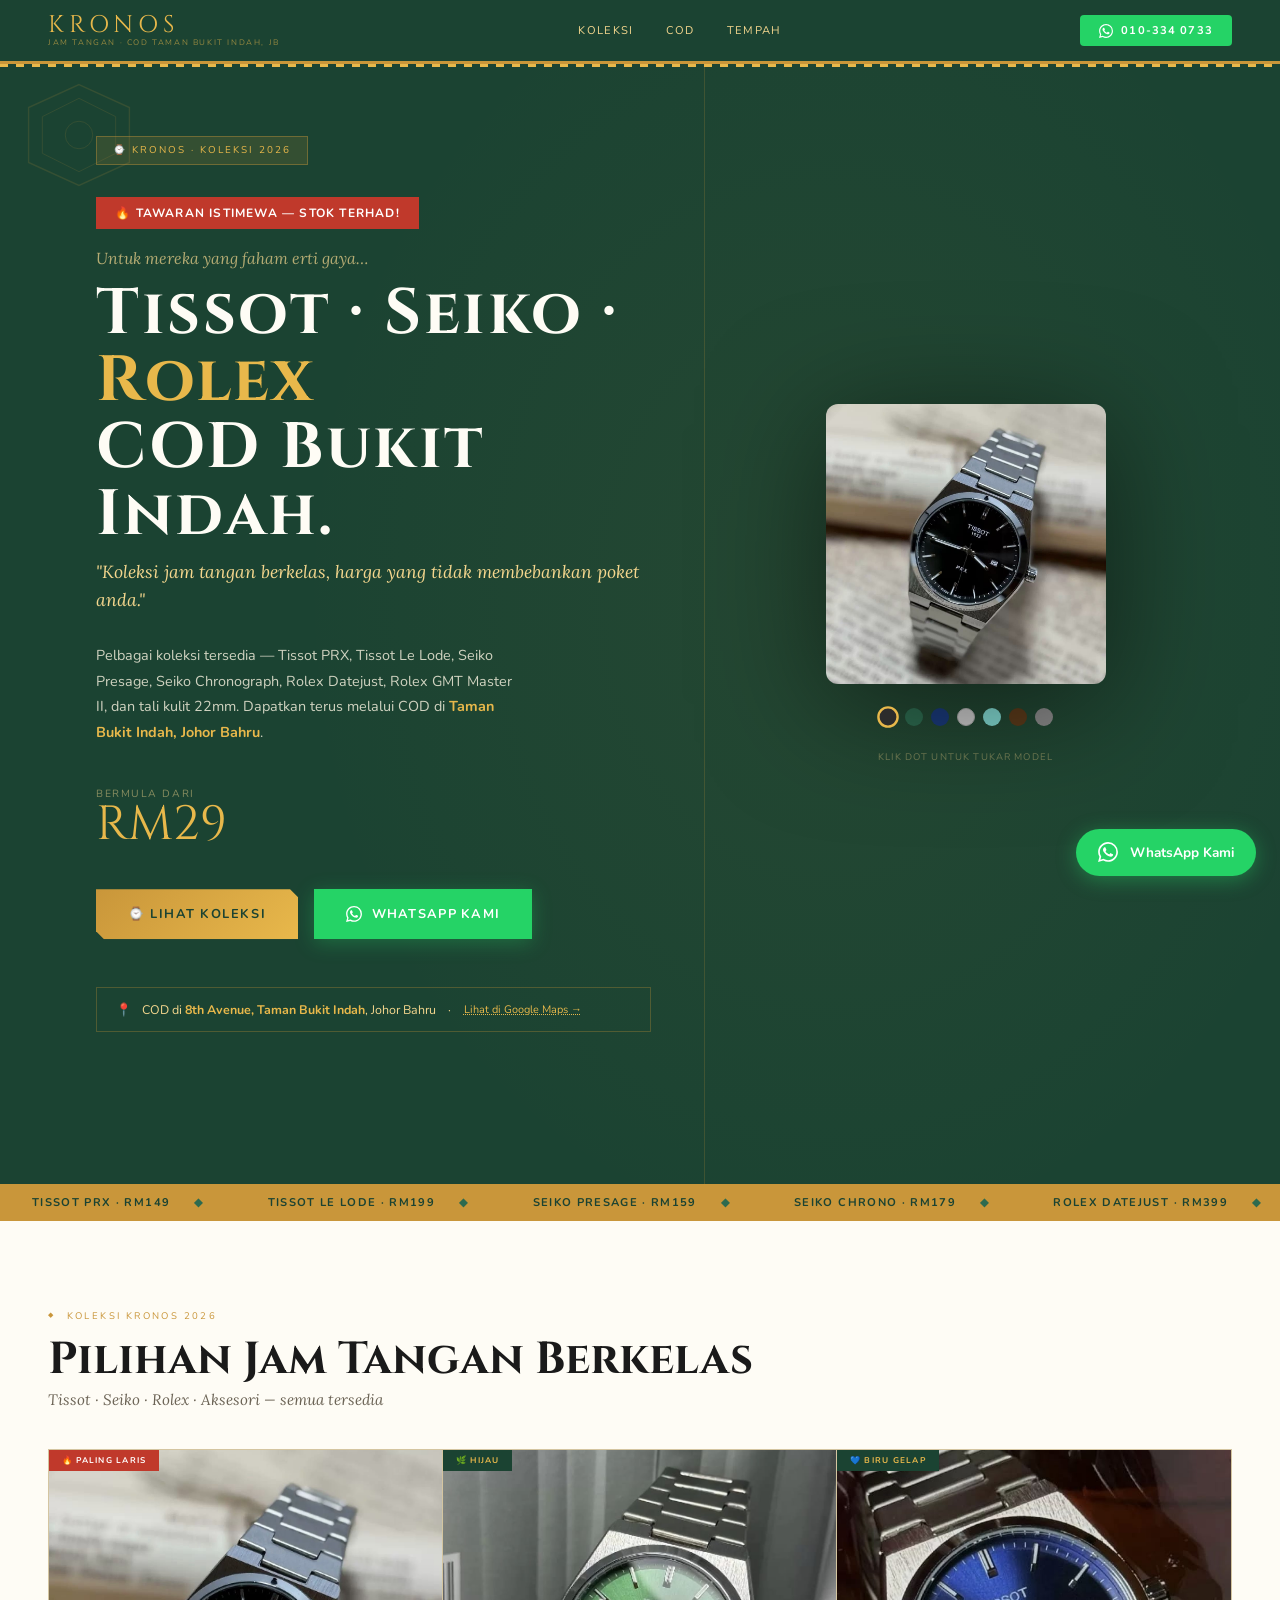
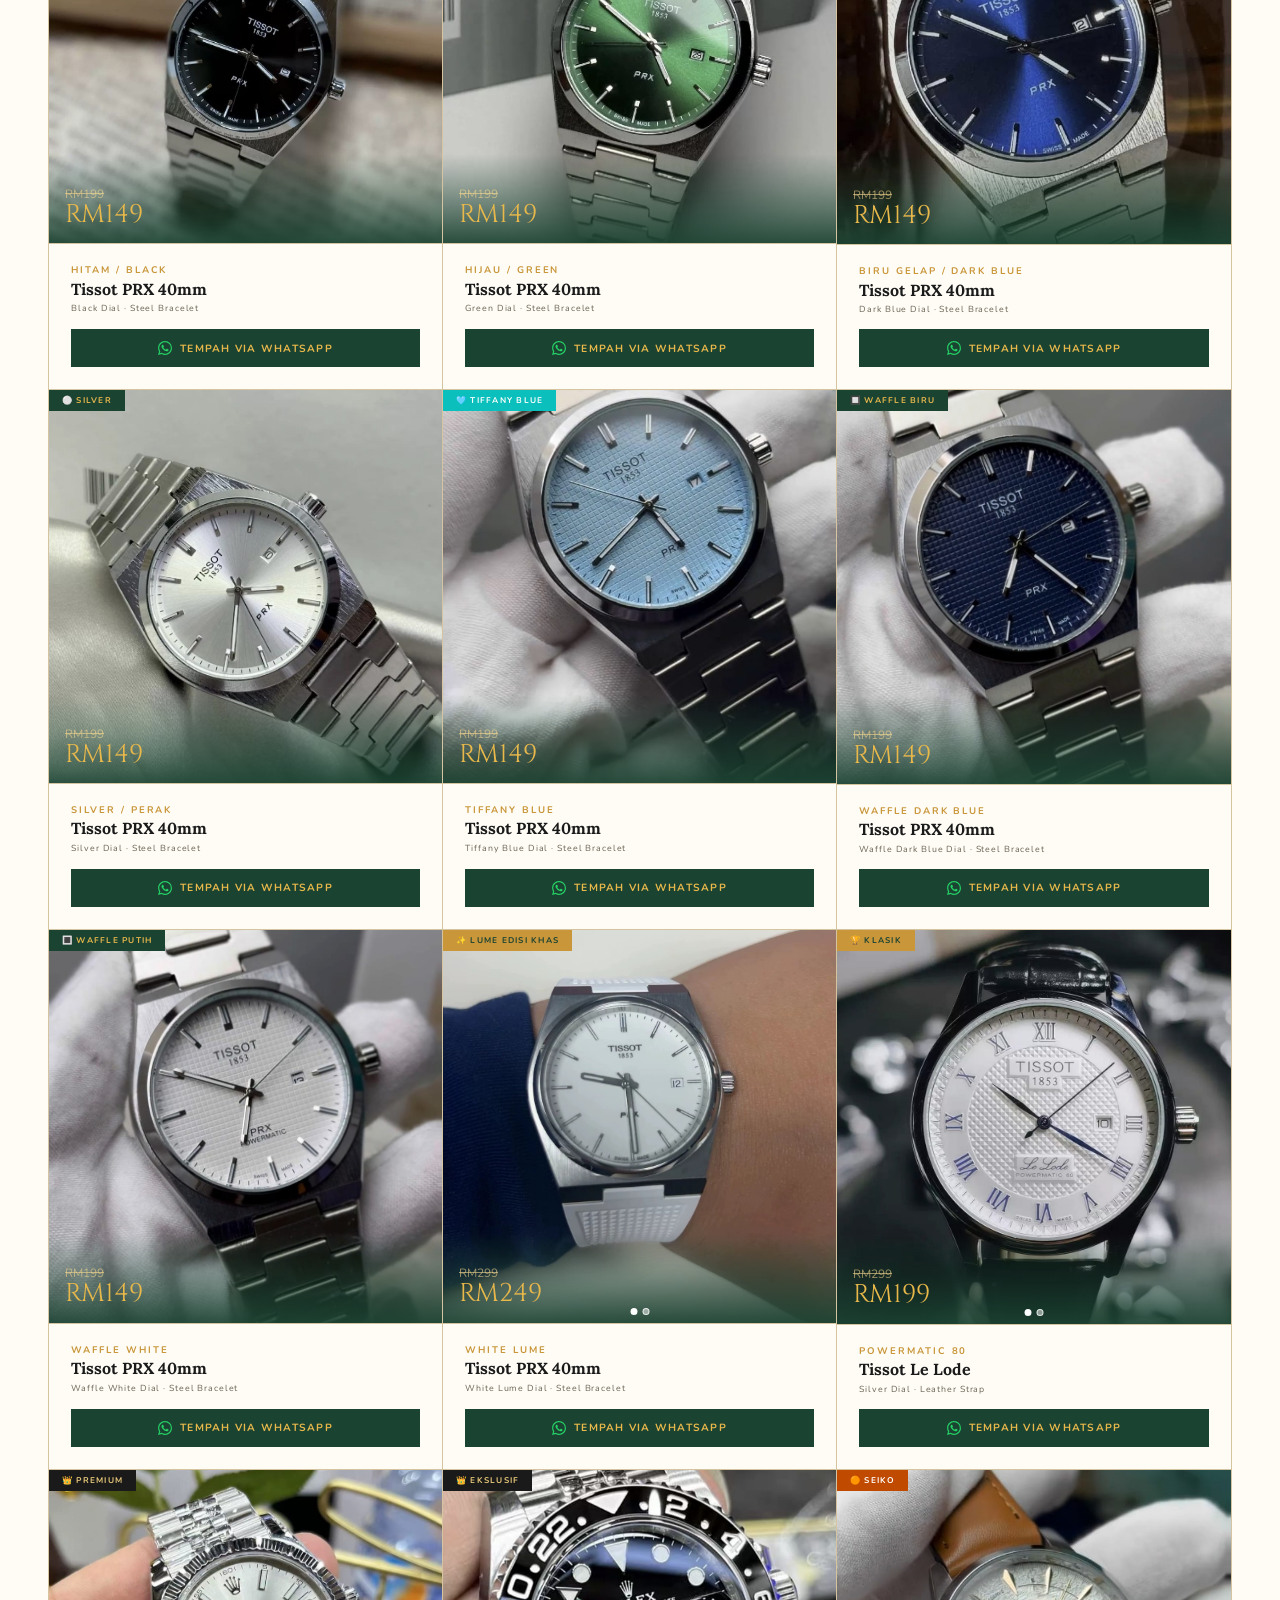
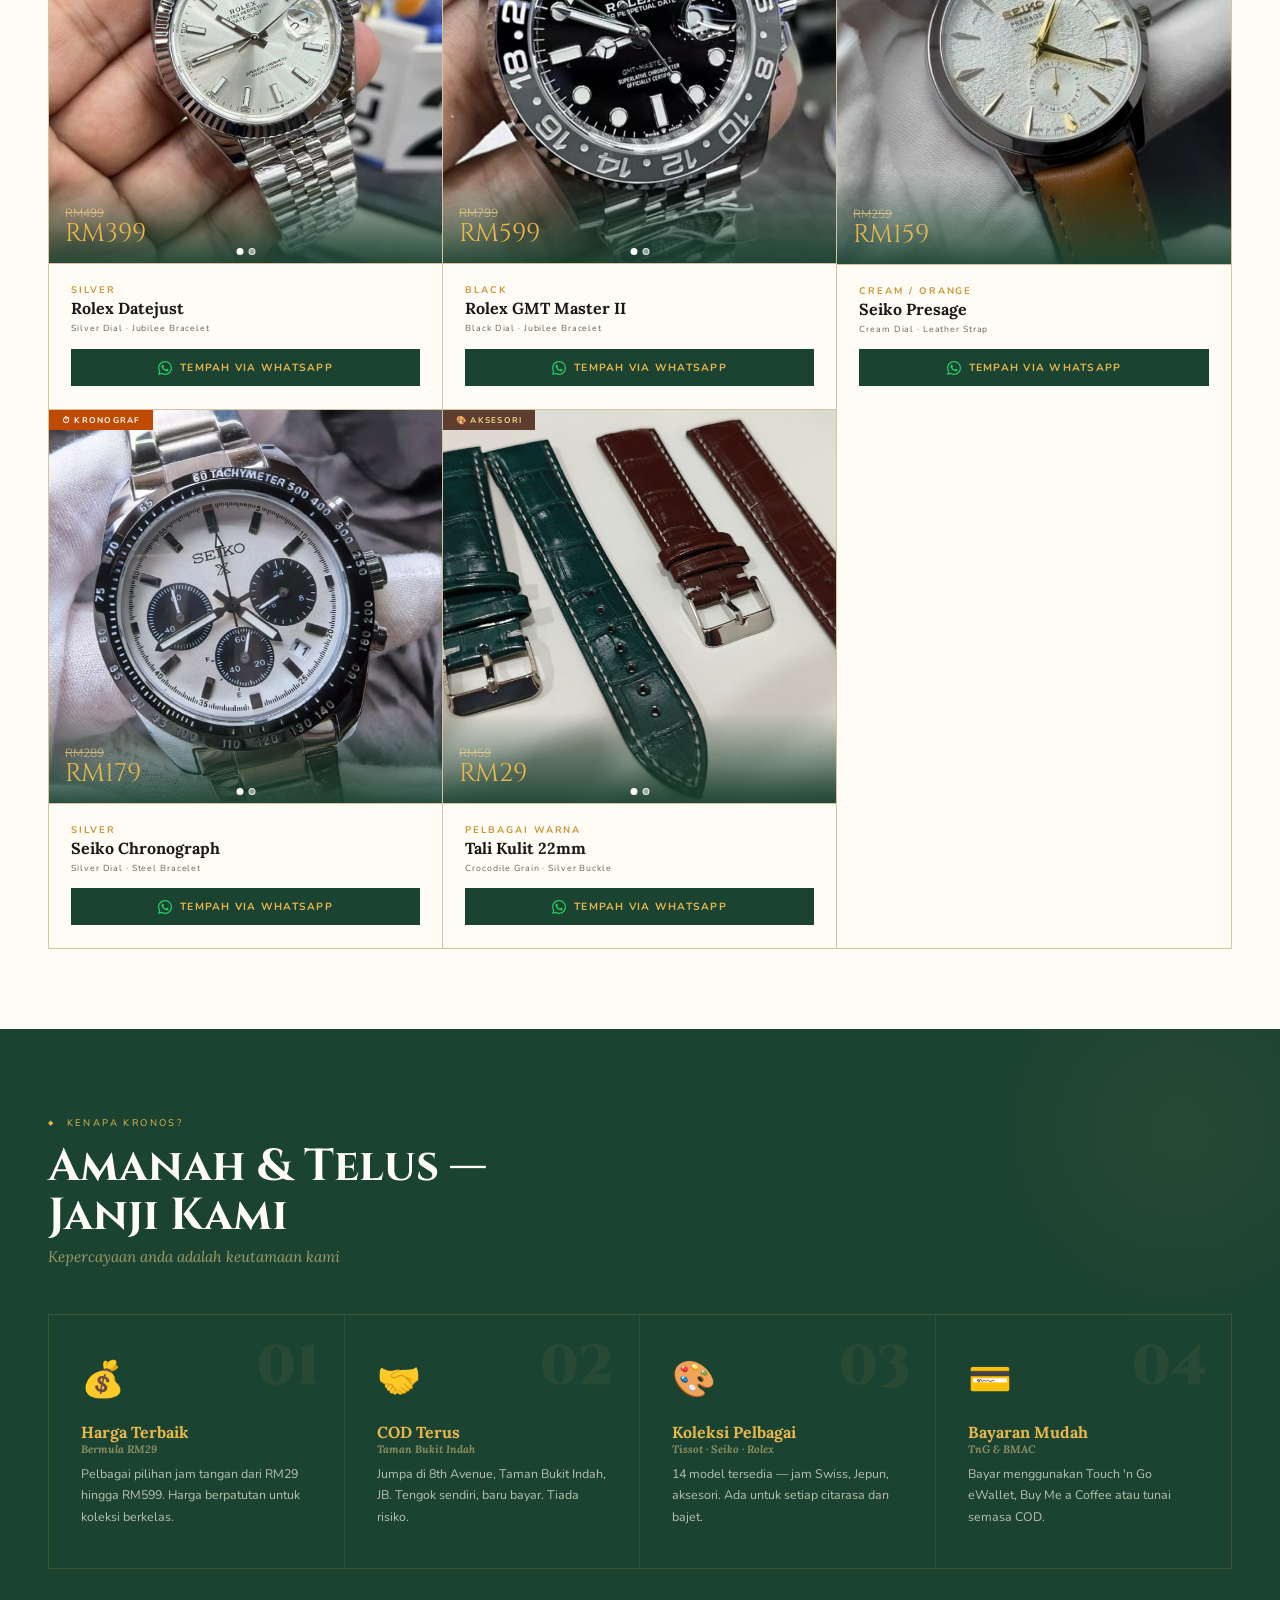
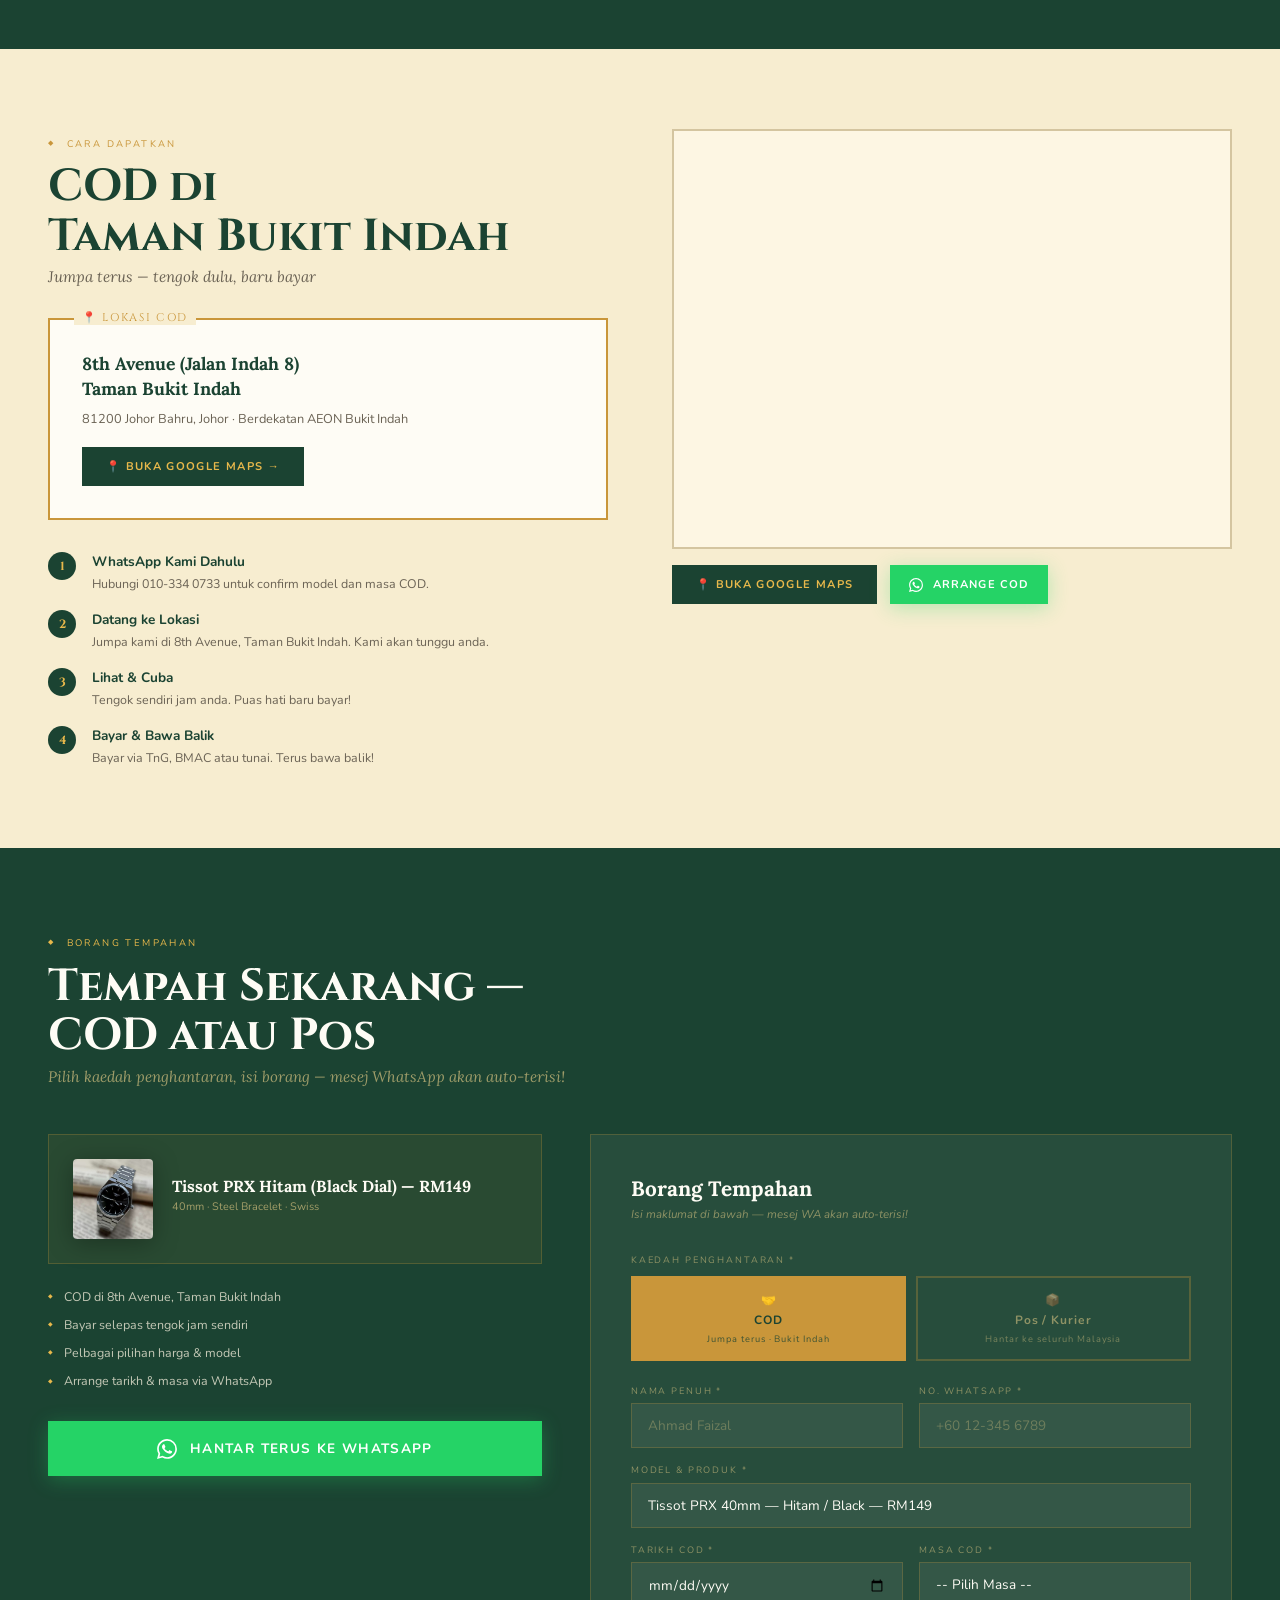
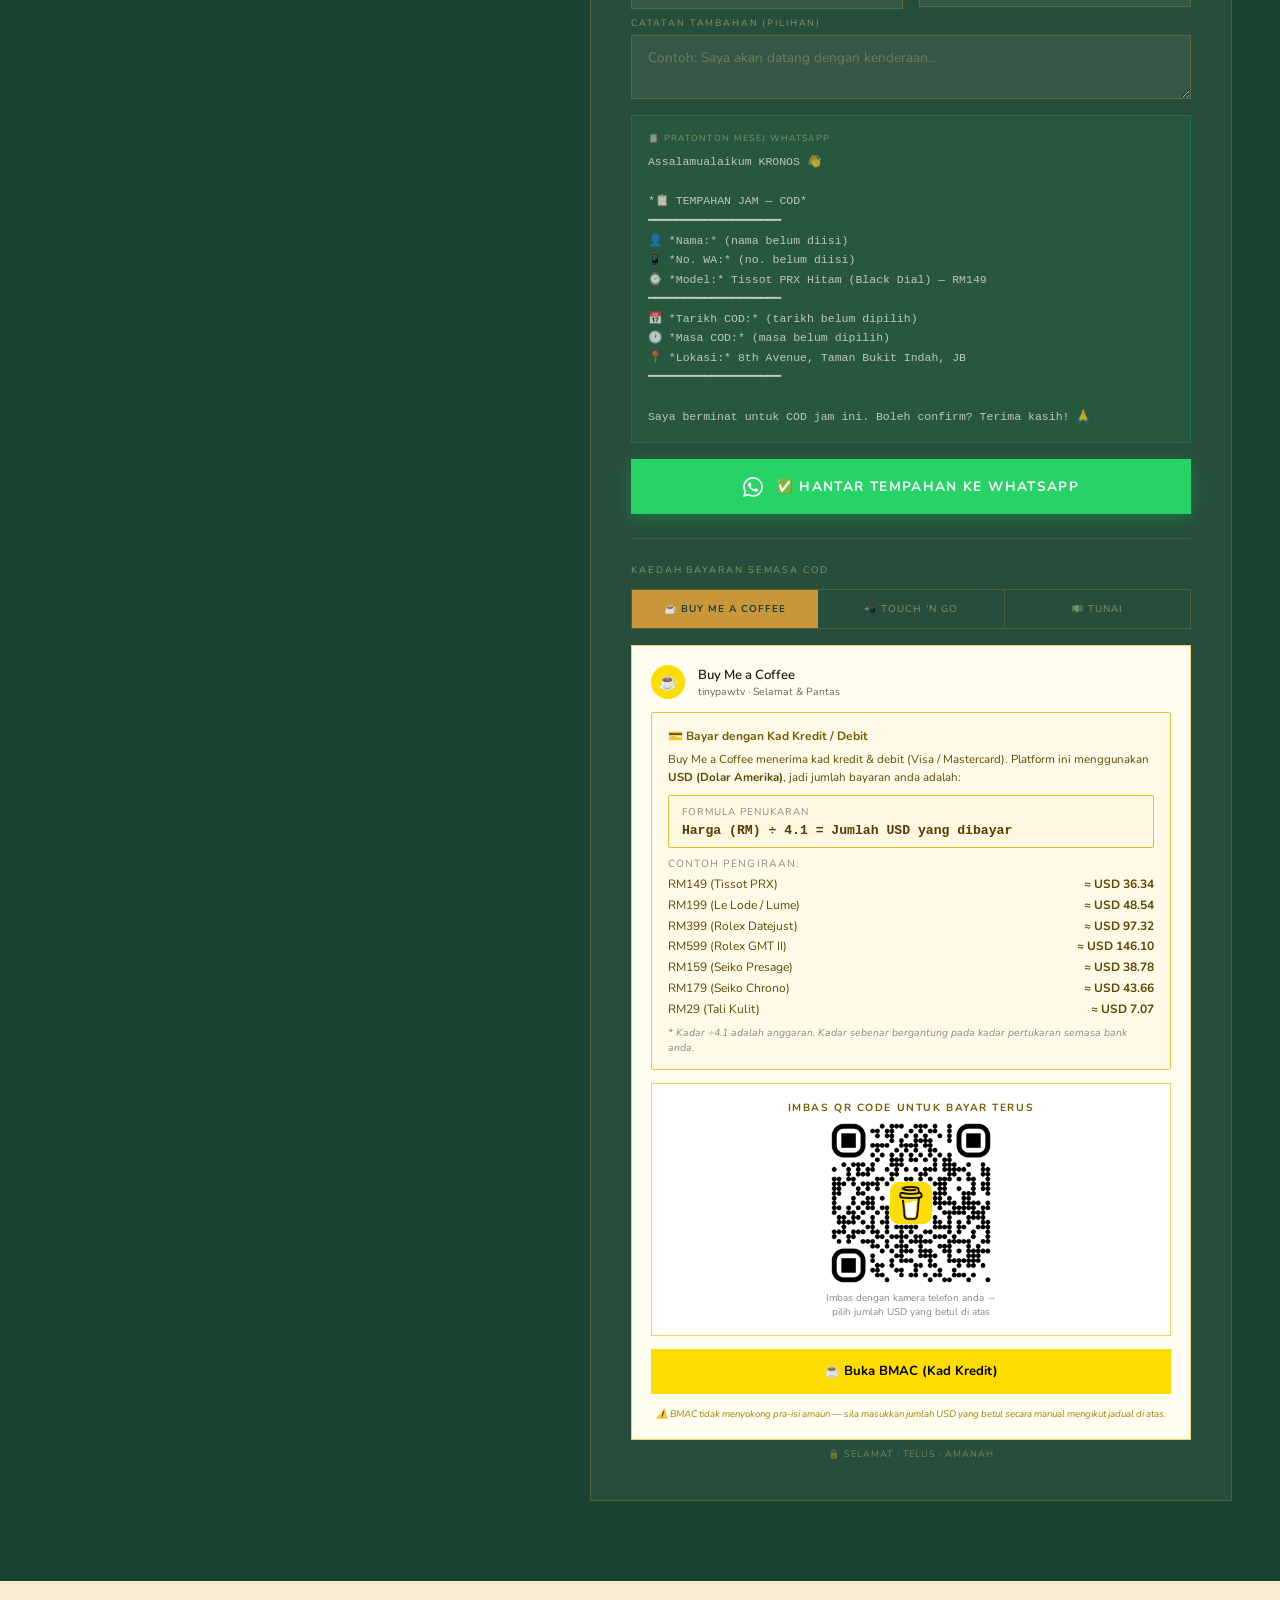
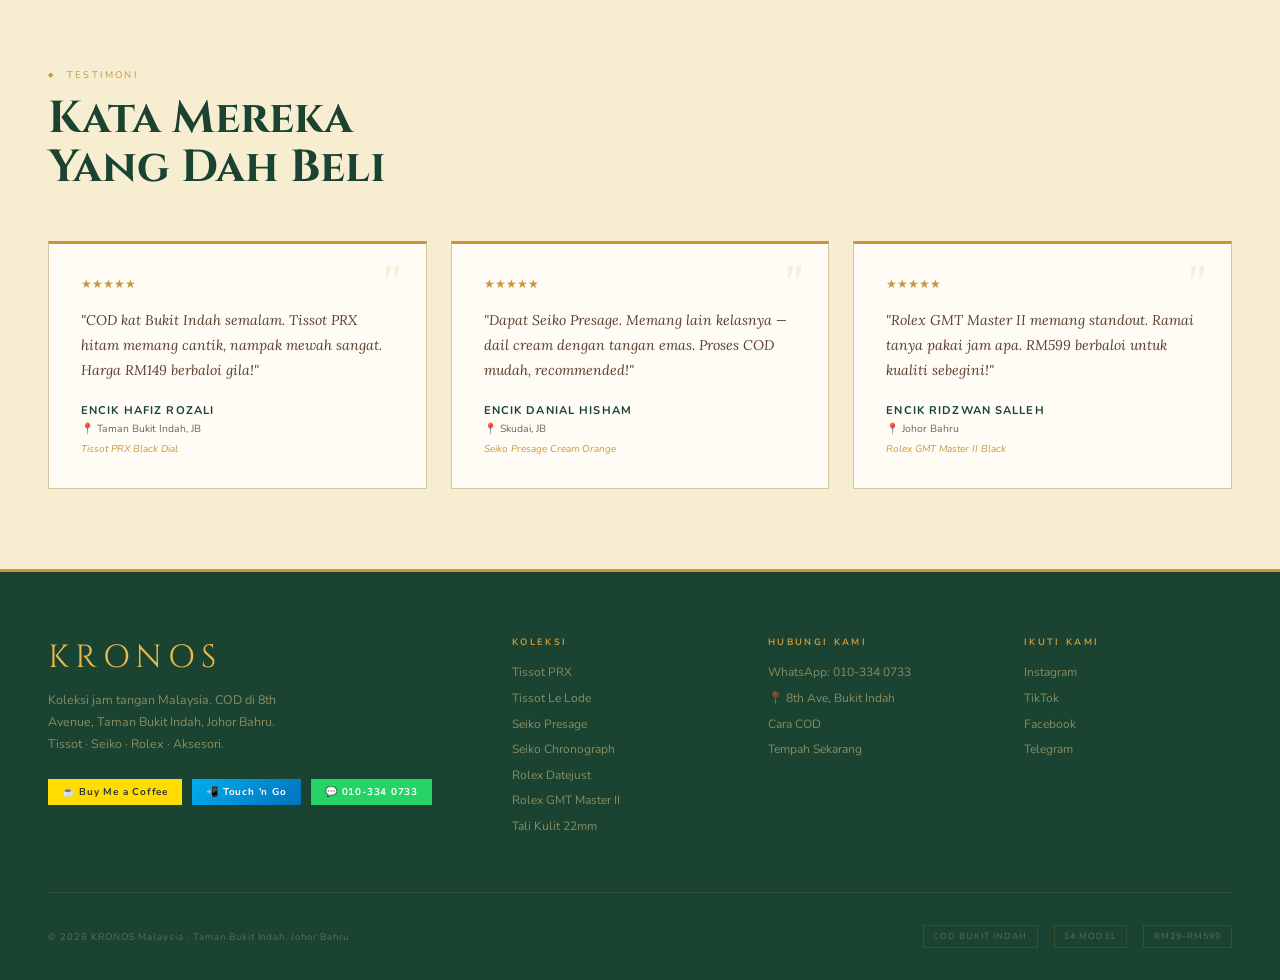
==== commit b696b79f: "update price to 249 for white lume" ====
--- a/index.html
+++ b/index.html
@@ -1,1113 +1,2825 @@
 <!DOCTYPE html>
 <html lang="ms">
+
 <head>
-  <meta charset="UTF-8"/>
-  <meta name="viewport" content="width=device-width, initial-scale=1.0"/>
+  <meta charset="UTF-8" />
+  <meta name="viewport" content="width=device-width, initial-scale=1.0" />
   <title>KRONOS — Koleksi Jam Tangan · COD Taman Bukit Indah JB</title>
-  <link href="https://fonts.googleapis.com/css2?family=Cinzel:wght@400;600;700;900&family=Lora:ital,wght@0,400;0,600;0,700;1,400&family=Nunito:wght@400;500;600;700;800&display=swap" rel="stylesheet"/>
+  <link
+    href="https://fonts.googleapis.com/css2?family=Cinzel:wght@400;600;700;900&family=Lora:ital,wght@0,400;0,600;0,700;1,400&family=Nunito:wght@400;500;600;700;800&display=swap"
+    rel="stylesheet" />
   <style>
-    *,*::before,*::after{box-sizing:border-box;margin:0;padding:0}
-    :root{
-      --hijau:#1B4332;--hijau2:#2D6A4F;--hijau3:#40916C;
-      --emas:#C9963A;--emas2:#E8B84B;--emas-pale:#F5D78E;
-      --krem:#FDF6E3;--krem2:#F7EDD0;--coklat:#5C3D2E;
-      --ink:#1a1a1a;--mid:#6b6355;--border:#d4c5a0;--white:#FEFCF5;--red:#c0392b;
-      --serif:'Cinzel',serif;--lora:'Lora',Georgia,serif;--sans:'Nunito',sans-serif;
-    }
-    html{scroll-behavior:smooth}
-    body{font-family:var(--sans);background:var(--krem);color:var(--ink);overflow-x:hidden}
+    *,
+    *::before,
+    *::after {
+      box-sizing: border-box;
+      margin: 0;
+      padding: 0
+    }
+
+    :root {
+      --hijau: #1B4332;
+      --hijau2: #2D6A4F;
+      --hijau3: #40916C;
+      --emas: #C9963A;
+      --emas2: #E8B84B;
+      --emas-pale: #F5D78E;
+      --krem: #FDF6E3;
+      --krem2: #F7EDD0;
+      --coklat: #5C3D2E;
+      --ink: #1a1a1a;
+      --mid: #6b6355;
+      --border: #d4c5a0;
+      --white: #FEFCF5;
+      --red: #c0392b;
+      --serif: 'Cinzel', serif;
+      --lora: 'Lora', Georgia, serif;
+      --sans: 'Nunito', sans-serif;
+    }
+
+    html {
+      scroll-behavior: smooth
+    }
+
+    body {
+      font-family: var(--sans);
+      background: var(--krem);
+      color: var(--ink);
+      overflow-x: hidden
+    }
 
     /* WA FLOAT */
-    .wa-float{position:fixed;bottom:1.5rem;right:1.5rem;z-index:999;display:flex;align-items:center;gap:.7rem;background:#25D366;color:#fff;padding:.85rem 1.4rem;border-radius:50px;font-weight:700;font-size:.85rem;text-decoration:none;box-shadow:0 4px 20px rgba(37,211,102,.4);animation:waPulse 2.5s ease infinite}
-    .wa-float svg{width:22px;height:22px;fill:#fff;flex-shrink:0}
-    @keyframes waPulse{0%,100%{box-shadow:0 4px 20px rgba(37,211,102,.4)}50%{box-shadow:0 4px 35px rgba(37,211,102,.7),0 0 0 8px rgba(37,211,102,.1)}}
+    .wa-float {
+      position: fixed;
+      bottom: 1.5rem;
+      right: 1.5rem;
+      z-index: 999;
+      display: flex;
+      align-items: center;
+      gap: .7rem;
+      background: #25D366;
+      color: #fff;
+      padding: .85rem 1.4rem;
+      border-radius: 50px;
+      font-weight: 700;
+      font-size: .85rem;
+      text-decoration: none;
+      box-shadow: 0 4px 20px rgba(37, 211, 102, .4);
+      animation: waPulse 2.5s ease infinite
+    }
+
+    .wa-float svg {
+      width: 22px;
+      height: 22px;
+      fill: #fff;
+      flex-shrink: 0
+    }
+
+    @keyframes waPulse {
+
+      0%,
+      100% {
+        box-shadow: 0 4px 20px rgba(37, 211, 102, .4)
+      }
+
+      50% {
+        box-shadow: 0 4px 35px rgba(37, 211, 102, .7), 0 0 0 8px rgba(37, 211, 102, .1)
+      }
+    }
 
     /* NAV */
-    nav{position:fixed;top:0;left:0;right:0;z-index:100;background:var(--hijau);border-bottom:3px solid var(--emas);padding:0 3rem;display:flex;align-items:center;justify-content:space-between;height:64px}
-    nav::after{content:'';position:absolute;bottom:-6px;left:0;right:0;height:3px;background:repeating-linear-gradient(90deg,var(--emas2) 0,var(--emas2) 8px,transparent 8px,transparent 16px)}
-    .nav-logo-wrap{display:flex;flex-direction:column}
-    .nav-logo{font-family:var(--serif);font-size:1.5rem;letter-spacing:.2em;color:var(--emas2);line-height:1}
-    .nav-sub{font-size:.5rem;letter-spacing:.2em;color:rgba(232,184,75,.6);text-transform:uppercase}
-    .nav-links{display:flex;gap:2rem}
-    .nav-links a{font-size:.7rem;letter-spacing:.12em;text-transform:uppercase;color:var(--emas-pale);text-decoration:none;transition:color .25s}
-    .nav-links a:hover{color:var(--emas2)}
-    .nav-wa{display:flex;align-items:center;gap:.5rem;background:#25D366;color:#fff;font-size:.7rem;font-weight:700;letter-spacing:.1em;padding:.5rem 1.2rem;border-radius:4px;text-decoration:none;transition:filter .25s}
-    .nav-wa:hover{filter:brightness(1.1)}
+    nav {
+      position: fixed;
+      top: 0;
+      left: 0;
+      right: 0;
+      z-index: 100;
+      background: var(--hijau);
+      border-bottom: 3px solid var(--emas);
+      padding: 0 3rem;
+      display: flex;
+      align-items: center;
+      justify-content: space-between;
+      height: 64px
+    }
+
+    nav::after {
+      content: '';
+      position: absolute;
+      bottom: -6px;
+      left: 0;
+      right: 0;
+      height: 3px;
+      background: repeating-linear-gradient(90deg, var(--emas2) 0, var(--emas2) 8px, transparent 8px, transparent 16px)
+    }
+
+    .nav-logo-wrap {
+      display: flex;
+      flex-direction: column
+    }
+
+    .nav-logo {
+      font-family: var(--serif);
+      font-size: 1.5rem;
+      letter-spacing: .2em;
+      color: var(--emas2);
+      line-height: 1
+    }
+
+    .nav-sub {
+      font-size: .5rem;
+      letter-spacing: .2em;
+      color: rgba(232, 184, 75, .6);
+      text-transform: uppercase
+    }
+
+    .nav-links {
+      display: flex;
+      gap: 2rem
+    }
+
+    .nav-links a {
+      font-size: .7rem;
+      letter-spacing: .12em;
+      text-transform: uppercase;
+      color: var(--emas-pale);
+      text-decoration: none;
+      transition: color .25s
+    }
+
+    .nav-links a:hover {
+      color: var(--emas2)
+    }
+
+    .nav-wa {
+      display: flex;
+      align-items: center;
+      gap: .5rem;
+      background: #25D366;
+      color: #fff;
+      font-size: .7rem;
+      font-weight: 700;
+      letter-spacing: .1em;
+      padding: .5rem 1.2rem;
+      border-radius: 4px;
+      text-decoration: none;
+      transition: filter .25s
+    }
+
+    .nav-wa:hover {
+      filter: brightness(1.1)
+    }
 
     /* HERO */
-    .hero{min-height:100vh;padding-top:64px;background:var(--hijau);position:relative;overflow:hidden;display:grid;grid-template-columns:1.1fr .9fr}
-    .hero::before{content:'';position:absolute;inset:0;background:radial-gradient(ellipse 60% 80% at 65% 50%,rgba(201,150,58,.06),transparent 70%)}
-    .hero::after{content:'';position:absolute;top:0;bottom:0;left:55%;width:1px;background:rgba(201,150,58,.2)}
-    .hero-ornament{position:absolute;top:80px;left:24px;width:110px;height:110px;opacity:.15}
-    .hero-left{padding:4.5rem 3rem;display:flex;flex-direction:column;justify-content:center;position:relative;z-index:2}
-    .hero-badge{display:inline-flex;align-items:center;gap:.6rem;background:rgba(201,150,58,.15);border:1px solid rgba(201,150,58,.4);color:var(--emas2);font-size:.62rem;letter-spacing:.2em;text-transform:uppercase;padding:.4rem 1rem;margin-bottom:2rem;width:fit-content;animation:fadeUp .7s .1s both}
-    .promo-banner{display:inline-flex;align-items:center;gap:.8rem;background:var(--red);color:#fff;font-size:.75rem;font-weight:700;letter-spacing:.1em;text-transform:uppercase;padding:.5rem 1.2rem;margin-bottom:1.2rem;width:fit-content;animation:fadeUp .7s .15s both;animation:blink 2s ease infinite}
-    @keyframes blink{0%,100%{opacity:1}50%{opacity:.8}}
-    .hero-tagline{font-family:var(--lora);font-style:italic;font-size:1rem;color:rgba(245,215,142,.7);margin-bottom:.8rem;animation:fadeUp .7s .2s both}
-    h1{font-family:var(--serif);font-size:clamp(2.5rem,5vw,4rem);line-height:1.05;letter-spacing:.04em;color:var(--white);margin-bottom:.5rem;animation:fadeUp .8s .3s both}
-    h1 .emas{color:var(--emas2)}
-    .hero-bm{font-family:var(--lora);font-style:italic;font-size:1.1rem;color:var(--emas-pale);margin-bottom:1.8rem;line-height:1.6;animation:fadeUp .7s .4s both}
-    .hero-desc{font-size:.9rem;line-height:1.8;color:rgba(253,246,227,.8);max-width:430px;margin-bottom:2.5rem;animation:fadeUp .7s .5s both}
-    .price-hero{display:flex;align-items:center;gap:1.2rem;margin-bottom:2.5rem;flex-wrap:wrap;animation:fadeUp .7s .55s both}
-    .price-from{font-size:.65rem;letter-spacing:.15em;text-transform:uppercase;color:rgba(245,215,142,.5)}
-    .price-new-hero{font-family:var(--serif);font-size:3rem;color:var(--emas2);line-height:1}
-    .hero-cta-row{display:flex;gap:1rem;flex-wrap:wrap;margin-bottom:3rem;animation:fadeUp .7s .6s both}
-    .btn-emas{background:linear-gradient(135deg,var(--emas),var(--emas2));color:var(--hijau);font-family:var(--sans);font-weight:700;font-size:.8rem;letter-spacing:.12em;text-transform:uppercase;padding:1rem 2rem;border:none;cursor:pointer;text-decoration:none;display:inline-flex;align-items:center;gap:.6rem;clip-path:polygon(0 0,calc(100% - 8px) 0,100% 8px,100% 100%,8px 100%,0 calc(100% - 8px));transition:filter .25s,transform .2s;box-shadow:0 4px 20px rgba(201,150,58,.35)}
-    .btn-emas:hover{filter:brightness(1.1);transform:translateY(-2px)}
-    .btn-wa{background:#25D366;color:#fff;font-family:var(--sans);font-weight:700;font-size:.8rem;letter-spacing:.1em;text-transform:uppercase;padding:1rem 2rem;border:none;cursor:pointer;text-decoration:none;display:inline-flex;align-items:center;gap:.6rem;transition:filter .25s,transform .2s;box-shadow:0 4px 20px rgba(37,211,102,.3)}
-    .btn-wa:hover{filter:brightness(1.1);transform:translateY(-2px)}
-    .hero-cod{display:inline-flex;align-items:center;gap:.6rem;border:1px solid rgba(201,150,58,.3);padding:.8rem 1.2rem;color:var(--emas-pale);font-size:.78rem;animation:fadeUp .7s .7s both}
-    .hero-cod strong{color:var(--emas2)}
-    .hero-cod a{color:var(--emas2);text-decoration:underline dotted;font-size:.68rem}
-    .hero-right{display:flex;flex-direction:column;align-items:center;justify-content:center;position:relative;z-index:2;padding:3rem 2rem;gap:1.5rem;animation:fadeUp .9s .4s both}
-    .hero-watch-img{width:280px;height:280px;object-fit:cover;border-radius:12px;filter:drop-shadow(0 20px 60px rgba(0,0,0,.5));animation:floatWatch 4s ease-in-out infinite}
-    @keyframes floatWatch{0%,100%{transform:translateY(0)}50%{transform:translateY(-10px)}}
-    .hero-color-dots{display:flex;gap:.5rem;justify-content:center;flex-wrap:wrap}
-    .c-dot{width:18px;height:18px;border-radius:50%;cursor:pointer;border:2px solid transparent;transition:border-color .25s,transform .2s;flex-shrink:0}
-    .c-dot:hover,.c-dot.active{border-color:var(--emas2);transform:scale(1.2)}
+    .hero {
+      min-height: 100vh;
+      padding-top: 64px;
+      background: var(--hijau);
+      position: relative;
+      overflow: hidden;
+      display: grid;
+      grid-template-columns: 1.1fr .9fr
+    }
+
+    .hero::before {
+      content: '';
+      position: absolute;
+      inset: 0;
+      background: radial-gradient(ellipse 60% 80% at 65% 50%, rgba(201, 150, 58, .06), transparent 70%)
+    }
+
+    .hero::after {
+      content: '';
+      position: absolute;
+      top: 0;
+      bottom: 0;
+      left: 55%;
+      width: 1px;
+      background: rgba(201, 150, 58, .2)
+    }
+
+    .hero-ornament {
+      position: absolute;
+      top: 80px;
+      left: 24px;
+      width: 110px;
+      height: 110px;
+      opacity: .15
+    }
+
+    .hero-left {
+      padding: 4.5rem 3rem;
+      display: flex;
+      flex-direction: column;
+      justify-content: center;
+      position: relative;
+      z-index: 2
+    }
+
+    .hero-badge {
+      display: inline-flex;
+      align-items: center;
+      gap: .6rem;
+      background: rgba(201, 150, 58, .15);
+      border: 1px solid rgba(201, 150, 58, .4);
+      color: var(--emas2);
+      font-size: .62rem;
+      letter-spacing: .2em;
+      text-transform: uppercase;
+      padding: .4rem 1rem;
+      margin-bottom: 2rem;
+      width: fit-content;
+      animation: fadeUp .7s .1s both
+    }
+
+    .promo-banner {
+      display: inline-flex;
+      align-items: center;
+      gap: .8rem;
+      background: var(--red);
+      color: #fff;
+      font-size: .75rem;
+      font-weight: 700;
+      letter-spacing: .1em;
+      text-transform: uppercase;
+      padding: .5rem 1.2rem;
+      margin-bottom: 1.2rem;
+      width: fit-content;
+      animation: fadeUp .7s .15s both;
+      animation: blink 2s ease infinite
+    }
+
+    @keyframes blink {
+
+      0%,
+      100% {
+        opacity: 1
+      }
+
+      50% {
+        opacity: .8
+      }
+    }
+
+    .hero-tagline {
+      font-family: var(--lora);
+      font-style: italic;
+      font-size: 1rem;
+      color: rgba(245, 215, 142, .7);
+      margin-bottom: .8rem;
+      animation: fadeUp .7s .2s both
+    }
+
+    h1 {
+      font-family: var(--serif);
+      font-size: clamp(2.5rem, 5vw, 4rem);
+      line-height: 1.05;
+      letter-spacing: .04em;
+      color: var(--white);
+      margin-bottom: .5rem;
+      animation: fadeUp .8s .3s both
+    }
+
+    h1 .emas {
+      color: var(--emas2)
+    }
+
+    .hero-bm {
+      font-family: var(--lora);
+      font-style: italic;
+      font-size: 1.1rem;
+      color: var(--emas-pale);
+      margin-bottom: 1.8rem;
+      line-height: 1.6;
+      animation: fadeUp .7s .4s both
+    }
+
+    .hero-desc {
+      font-size: .9rem;
+      line-height: 1.8;
+      color: rgba(253, 246, 227, .8);
+      max-width: 430px;
+      margin-bottom: 2.5rem;
+      animation: fadeUp .7s .5s both
+    }
+
+    .price-hero {
+      display: flex;
+      align-items: center;
+      gap: 1.2rem;
+      margin-bottom: 2.5rem;
+      flex-wrap: wrap;
+      animation: fadeUp .7s .55s both
+    }
+
+    .price-from {
+      font-size: .65rem;
+      letter-spacing: .15em;
+      text-transform: uppercase;
+      color: rgba(245, 215, 142, .5)
+    }
+
+    .price-new-hero {
+      font-family: var(--serif);
+      font-size: 3rem;
+      color: var(--emas2);
+      line-height: 1
+    }
+
+    .hero-cta-row {
+      display: flex;
+      gap: 1rem;
+      flex-wrap: wrap;
+      margin-bottom: 3rem;
+      animation: fadeUp .7s .6s both
+    }
+
+    .btn-emas {
+      background: linear-gradient(135deg, var(--emas), var(--emas2));
+      color: var(--hijau);
+      font-family: var(--sans);
+      font-weight: 700;
+      font-size: .8rem;
+      letter-spacing: .12em;
+      text-transform: uppercase;
+      padding: 1rem 2rem;
+      border: none;
+      cursor: pointer;
+      text-decoration: none;
+      display: inline-flex;
+      align-items: center;
+      gap: .6rem;
+      clip-path: polygon(0 0, calc(100% - 8px) 0, 100% 8px, 100% 100%, 8px 100%, 0 calc(100% - 8px));
+      transition: filter .25s, transform .2s;
+      box-shadow: 0 4px 20px rgba(201, 150, 58, .35)
+    }
+
+    .btn-emas:hover {
+      filter: brightness(1.1);
+      transform: translateY(-2px)
+    }
+
+    .btn-wa {
+      background: #25D366;
+      color: #fff;
+      font-family: var(--sans);
+      font-weight: 700;
+      font-size: .8rem;
+      letter-spacing: .1em;
+      text-transform: uppercase;
+      padding: 1rem 2rem;
+      border: none;
+      cursor: pointer;
+      text-decoration: none;
+      display: inline-flex;
+      align-items: center;
+      gap: .6rem;
+      transition: filter .25s, transform .2s;
+      box-shadow: 0 4px 20px rgba(37, 211, 102, .3)
+    }
+
+    .btn-wa:hover {
+      filter: brightness(1.1);
+      transform: translateY(-2px)
+    }
+
+    .hero-cod {
+      display: inline-flex;
+      align-items: center;
+      gap: .6rem;
+      border: 1px solid rgba(201, 150, 58, .3);
+      padding: .8rem 1.2rem;
+      color: var(--emas-pale);
+      font-size: .78rem;
+      animation: fadeUp .7s .7s both
+    }
+
+    .hero-cod strong {
+      color: var(--emas2)
+    }
+
+    .hero-cod a {
+      color: var(--emas2);
+      text-decoration: underline dotted;
+      font-size: .68rem
+    }
+
+    .hero-right {
+      display: flex;
+      flex-direction: column;
+      align-items: center;
+      justify-content: center;
+      position: relative;
+      z-index: 2;
+      padding: 3rem 2rem;
+      gap: 1.5rem;
+      animation: fadeUp .9s .4s both
+    }
+
+    .hero-watch-img {
+      width: 280px;
+      height: 280px;
+      object-fit: cover;
+      border-radius: 12px;
+      filter: drop-shadow(0 20px 60px rgba(0, 0, 0, .5));
+      animation: floatWatch 4s ease-in-out infinite
+    }
+
+    @keyframes floatWatch {
+
+      0%,
+      100% {
+        transform: translateY(0)
+      }
+
+      50% {
+        transform: translateY(-10px)
+      }
+    }
+
+    .hero-color-dots {
+      display: flex;
+      gap: .5rem;
+      justify-content: center;
+      flex-wrap: wrap
+    }
+
+    .c-dot {
+      width: 18px;
+      height: 18px;
+      border-radius: 50%;
+      cursor: pointer;
+      border: 2px solid transparent;
+      transition: border-color .25s, transform .2s;
+      flex-shrink: 0
+    }
+
+    .c-dot:hover,
+    .c-dot.active {
+      border-color: var(--emas2);
+      transform: scale(1.2)
+    }
 
     /* MARQUEE */
-    .marquee-bar{background:var(--emas);overflow:hidden;padding:.7rem 0}
-    .marquee-inner{display:flex;gap:0;white-space:nowrap;animation:mScroll 32s linear infinite}
-    .m-item{display:inline-flex;align-items:center;gap:1.5rem;padding:0 2rem;font-family:var(--sans);font-weight:700;font-size:.7rem;letter-spacing:.12em;text-transform:uppercase;color:var(--hijau)}
-    @keyframes mScroll{from{transform:translateX(0)}to{transform:translateX(-50%)}}
+    .marquee-bar {
+      background: var(--emas);
+      overflow: hidden;
+      padding: .7rem 0
+    }
+
+    .marquee-inner {
+      display: flex;
+      gap: 0;
+      white-space: nowrap;
+      animation: mScroll 32s linear infinite
+    }
+
+    .m-item {
+      display: inline-flex;
+      align-items: center;
+      gap: 1.5rem;
+      padding: 0 2rem;
+      font-family: var(--sans);
+      font-weight: 700;
+      font-size: .7rem;
+      letter-spacing: .12em;
+      text-transform: uppercase;
+      color: var(--hijau)
+    }
+
+    @keyframes mScroll {
+      from {
+        transform: translateX(0)
+      }
+
+      to {
+        transform: translateX(-50%)
+      }
+    }
 
     /* SHARED */
-    section{padding:5rem 3rem}
-    .s-kicker{display:inline-flex;align-items:center;gap:.7rem;font-size:.6rem;letter-spacing:.25em;text-transform:uppercase;color:var(--emas);margin-bottom:.8rem}
-    .s-kicker::before{content:'◆';font-size:.45rem}
-    h2{font-family:var(--serif);font-size:clamp(1.8rem,3.5vw,2.8rem);line-height:1.1;margin-bottom:.4rem}
-    .h2-sub{font-family:var(--lora);font-style:italic;font-size:.95rem;color:var(--mid);margin-bottom:2rem}
+    section {
+      padding: 5rem 3rem
+    }
+
+    .s-kicker {
+      display: inline-flex;
+      align-items: center;
+      gap: .7rem;
+      font-size: .6rem;
+      letter-spacing: .25em;
+      text-transform: uppercase;
+      color: var(--emas);
+      margin-bottom: .8rem
+    }
+
+    .s-kicker::before {
+      content: '◆';
+      font-size: .45rem
+    }
+
+    h2 {
+      font-family: var(--serif);
+      font-size: clamp(1.8rem, 3.5vw, 2.8rem);
+      line-height: 1.1;
+      margin-bottom: .4rem
+    }
+
+    .h2-sub {
+      font-family: var(--lora);
+      font-style: italic;
+      font-size: .95rem;
+      color: var(--mid);
+      margin-bottom: 2rem
+    }
 
     /* PRODUCTS */
-    .products-section{background:var(--white)}
-    .products-grid{display:grid;grid-template-columns:repeat(3,1fr);gap:0;border:1px solid var(--border);margin-top:2.5rem}
-    .p-card{display:flex;flex-direction:column;border-right:1px solid var(--border);position:relative;overflow:hidden;background:var(--white);cursor:pointer;transition:transform .3s,box-shadow .3s}
-    .p-card:nth-child(3n){border-right:none}
-    .p-card:nth-child(n+4){border-top:1px solid var(--border)}
-    .p-card:hover{transform:translateY(-4px);box-shadow:0 12px 40px rgba(27,67,50,.13);z-index:2}
-    .p-img{aspect-ratio:1;overflow:hidden;position:relative;display:flex;align-items:center;justify-content:center;background:#f5f0e8}
-    .p-img > img{width:100%;height:100%;object-fit:cover;transition:transform .5s}
-    .p-card:hover .p-img > img{transform:scale(1.05)}
-    .p-img-toggle{width:100%;height:100%;position:relative}
-    .p-img-main{width:100%;height:100%;object-fit:cover;position:absolute;top:0;left:0;opacity:0;transition:opacity .4s}
-    .p-img-main.active{opacity:1}
-    .p-img-dots{position:absolute;bottom:8px;left:50%;transform:translateX(-50%);display:flex;gap:5px;z-index:5}
-    .p-idot{width:7px;height:7px;border-radius:50%;background:rgba(255,255,255,.5);cursor:pointer;border:1px solid rgba(255,255,255,.8);transition:background .2s}
-    .p-idot.active{background:#fff}
-    .p-flag{position:absolute;top:0;left:0;font-size:.52rem;letter-spacing:.15em;text-transform:uppercase;padding:.3rem .8rem;font-weight:700;z-index:2}
-    .p-price-overlay{position:absolute;bottom:0;left:0;right:0;background:linear-gradient(to top,rgba(27,67,50,.92),transparent);padding:2rem 1rem 1rem;display:flex;align-items:flex-end;justify-content:space-between;z-index:2}
-    .p-price-old{font-size:.75rem;color:rgba(245,215,142,.6);text-decoration:line-through}
-    .p-price-new{font-family:var(--serif);font-size:1.6rem;color:var(--emas2);line-height:1}
-    .p-body{padding:1.2rem 1.4rem 1.4rem;flex:1;display:flex;flex-direction:column;border-top:1px solid var(--border)}
-    .p-color-name{font-size:.6rem;letter-spacing:.2em;text-transform:uppercase;color:var(--emas);font-weight:700;margin-bottom:.2rem}
-    .p-name{font-family:var(--lora);font-size:1rem;font-weight:700;line-height:1.2;margin-bottom:.2rem}
-    .p-ref{font-size:.55rem;color:var(--mid);letter-spacing:.1em;margin-bottom:.9rem}
-    .p-btn{margin-top:auto;display:flex;align-items:center;justify-content:center;gap:.5rem;background:var(--hijau);color:var(--emas2);font-size:.65rem;font-weight:700;letter-spacing:.12em;text-transform:uppercase;padding:.7rem 1rem;text-decoration:none;border:none;cursor:pointer;font-family:var(--sans);transition:background .25s;width:100%}
-    .p-btn:hover{background:var(--hijau2)}
-    .p-btn svg{width:14px;height:14px;fill:#25D366}
+    .products-section {
+      background: var(--white)
+    }
+
+    .products-grid {
+      display: grid;
+      grid-template-columns: repeat(3, 1fr);
+      gap: 0;
+      border: 1px solid var(--border);
+      margin-top: 2.5rem
+    }
+
+    .p-card {
+      display: flex;
+      flex-direction: column;
+      border-right: 1px solid var(--border);
+      position: relative;
+      overflow: hidden;
+      background: var(--white);
+      cursor: pointer;
+      transition: transform .3s, box-shadow .3s
+    }
+
+    .p-card:nth-child(3n) {
+      border-right: none
+    }
+
+    .p-card:nth-child(n+4) {
+      border-top: 1px solid var(--border)
+    }
+
+    .p-card:hover {
+      transform: translateY(-4px);
+      box-shadow: 0 12px 40px rgba(27, 67, 50, .13);
+      z-index: 2
+    }
+
+    .p-img {
+      aspect-ratio: 1;
+      overflow: hidden;
+      position: relative;
+      display: flex;
+      align-items: center;
+      justify-content: center;
+      background: #f5f0e8
+    }
+
+    .p-img>img {
+      width: 100%;
+      height: 100%;
+      object-fit: cover;
+      transition: transform .5s
+    }
+
+    .p-card:hover .p-img>img {
+      transform: scale(1.05)
+    }
+
+    .p-img-toggle {
+      width: 100%;
+      height: 100%;
+      position: relative
+    }
+
+    .p-img-main {
+      width: 100%;
+      height: 100%;
+      object-fit: cover;
+      position: absolute;
+      top: 0;
+      left: 0;
+      opacity: 0;
+      transition: opacity .4s
+    }
+
+    .p-img-main.active {
+      opacity: 1
+    }
+
+    .p-img-dots {
+      position: absolute;
+      bottom: 8px;
+      left: 50%;
+      transform: translateX(-50%);
+      display: flex;
+      gap: 5px;
+      z-index: 5
+    }
+
+    .p-idot {
+      width: 7px;
+      height: 7px;
+      border-radius: 50%;
+      background: rgba(255, 255, 255, .5);
+      cursor: pointer;
+      border: 1px solid rgba(255, 255, 255, .8);
+      transition: background .2s
+    }
+
+    .p-idot.active {
+      background: #fff
+    }
+
+    .p-flag {
+      position: absolute;
+      top: 0;
+      left: 0;
+      font-size: .52rem;
+      letter-spacing: .15em;
+      text-transform: uppercase;
+      padding: .3rem .8rem;
+      font-weight: 700;
+      z-index: 2
+    }
+
+    .p-price-overlay {
+      position: absolute;
+      bottom: 0;
+      left: 0;
+      right: 0;
+      background: linear-gradient(to top, rgba(27, 67, 50, .92), transparent);
+      padding: 2rem 1rem 1rem;
+      display: flex;
+      align-items: flex-end;
+      justify-content: space-between;
+      z-index: 2
+    }
+
+    .p-price-old {
+      font-size: .75rem;
+      color: rgba(245, 215, 142, .6);
+      text-decoration: line-through
+    }
+
+    .p-price-new {
+      font-family: var(--serif);
+      font-size: 1.6rem;
+      color: var(--emas2);
+      line-height: 1
+    }
+
+    .p-body {
+      padding: 1.2rem 1.4rem 1.4rem;
+      flex: 1;
+      display: flex;
+      flex-direction: column;
+      border-top: 1px solid var(--border)
+    }
+
+    .p-color-name {
+      font-size: .6rem;
+      letter-spacing: .2em;
+      text-transform: uppercase;
+      color: var(--emas);
+      font-weight: 700;
+      margin-bottom: .2rem
+    }
+
+    .p-name {
+      font-family: var(--lora);
+      font-size: 1rem;
+      font-weight: 700;
+      line-height: 1.2;
+      margin-bottom: .2rem
+    }
+
+    .p-ref {
+      font-size: .55rem;
+      color: var(--mid);
+      letter-spacing: .1em;
+      margin-bottom: .9rem
+    }
+
+    .p-btn {
+      margin-top: auto;
+      display: flex;
+      align-items: center;
+      justify-content: center;
+      gap: .5rem;
+      background: var(--hijau);
+      color: var(--emas2);
+      font-size: .65rem;
+      font-weight: 700;
+      letter-spacing: .12em;
+      text-transform: uppercase;
+      padding: .7rem 1rem;
+      text-decoration: none;
+      border: none;
+      cursor: pointer;
+      font-family: var(--sans);
+      transition: background .25s;
+      width: 100%
+    }
+
+    .p-btn:hover {
+      background: var(--hijau2)
+    }
+
+    .p-btn svg {
+      width: 14px;
+      height: 14px;
+      fill: #25D366
+    }
 
     /* KENAPA */
-    .kenapa{background:var(--hijau);position:relative;overflow:hidden}
-    .kenapa::before{content:'';position:absolute;top:-100px;right:-100px;width:400px;height:400px;border-radius:50%;background:radial-gradient(circle,rgba(201,150,58,.07),transparent 70%)}
-    .kenapa h2{color:var(--white)}
-    .kenapa .h2-sub{color:rgba(245,215,142,.6)}
-    .kenapa .s-kicker{color:var(--emas2)}
-    .kenapa-grid{display:grid;grid-template-columns:repeat(4,1fr);gap:0;margin-top:3rem;border:1px solid rgba(201,150,58,.2)}
-    .k-card{padding:2.5rem 2rem;border-right:1px solid rgba(201,150,58,.15);position:relative;transition:background .3s}
-    .k-card:last-child{border-right:none}
-    .k-card:hover{background:rgba(201,150,58,.05)}
-    .k-icon{font-size:2.2rem;margin-bottom:1.2rem;display:block}
-    .k-card h3{font-family:var(--lora);font-size:1rem;color:var(--emas2);margin-bottom:.3rem}
-    .k-card h3 span{display:block;font-size:.68rem;color:rgba(245,215,142,.5);font-style:italic;margin-bottom:.4rem}
-    .k-card p{font-size:.78rem;line-height:1.75;color:rgba(253,246,227,.7)}
-    .k-num{position:absolute;top:1.5rem;right:1.5rem;font-family:var(--serif);font-size:3.5rem;font-weight:900;color:rgba(201,150,58,.08);line-height:1}
+    .kenapa {
+      background: var(--hijau);
+      position: relative;
+      overflow: hidden
+    }
+
+    .kenapa::before {
+      content: '';
+      position: absolute;
+      top: -100px;
+      right: -100px;
+      width: 400px;
+      height: 400px;
+      border-radius: 50%;
+      background: radial-gradient(circle, rgba(201, 150, 58, .07), transparent 70%)
+    }
+
+    .kenapa h2 {
+      color: var(--white)
+    }
+
+    .kenapa .h2-sub {
+      color: rgba(245, 215, 142, .6)
+    }
+
+    .kenapa .s-kicker {
+      color: var(--emas2)
+    }
+
+    .kenapa-grid {
+      display: grid;
+      grid-template-columns: repeat(4, 1fr);
+      gap: 0;
+      margin-top: 3rem;
+      border: 1px solid rgba(201, 150, 58, .2)
+    }
+
+    .k-card {
+      padding: 2.5rem 2rem;
+      border-right: 1px solid rgba(201, 150, 58, .15);
+      position: relative;
+      transition: background .3s
+    }
+
+    .k-card:last-child {
+      border-right: none
+    }
+
+    .k-card:hover {
+      background: rgba(201, 150, 58, .05)
+    }
+
+    .k-icon {
+      font-size: 2.2rem;
+      margin-bottom: 1.2rem;
+      display: block
+    }
+
+    .k-card h3 {
+      font-family: var(--lora);
+      font-size: 1rem;
+      color: var(--emas2);
+      margin-bottom: .3rem
+    }
+
+    .k-card h3 span {
+      display: block;
+      font-size: .68rem;
+      color: rgba(245, 215, 142, .5);
+      font-style: italic;
+      margin-bottom: .4rem
+    }
+
+    .k-card p {
+      font-size: .78rem;
+      line-height: 1.75;
+      color: rgba(253, 246, 227, .7)
+    }
+
+    .k-num {
+      position: absolute;
+      top: 1.5rem;
+      right: 1.5rem;
+      font-family: var(--serif);
+      font-size: 3.5rem;
+      font-weight: 900;
+      color: rgba(201, 150, 58, .08);
+      line-height: 1
+    }
 
     /* COD */
-    .cod-section{background:var(--krem2)}
-    .cod-inner{display:grid;grid-template-columns:1fr 1fr;gap:4rem;align-items:start}
-    .cod-info h2{color:var(--hijau)}
-    .cod-details{background:var(--white);border:2px solid var(--emas);padding:2rem;margin-top:1.5rem;position:relative}
-    .cod-details::before{content:'📍 Lokasi COD';font-family:var(--serif);font-size:.7rem;letter-spacing:.15em;text-transform:uppercase;color:var(--emas);position:absolute;top:-10px;left:1.5rem;background:var(--krem2);padding:0 .5rem}
-    .cod-address{font-family:var(--lora);font-size:1.1rem;font-weight:700;color:var(--hijau);margin-bottom:.5rem;line-height:1.4}
-    .cod-area{font-size:.8rem;color:var(--mid);margin-bottom:1.2rem}
-    .cod-map-btn{display:inline-flex;align-items:center;gap:.6rem;background:var(--hijau);color:var(--emas2);font-size:.7rem;font-weight:700;letter-spacing:.12em;text-transform:uppercase;padding:.75rem 1.5rem;text-decoration:none;transition:background .25s}
-    .cod-map-btn:hover{background:var(--hijau2)}
-    .cod-steps{margin-top:2rem;display:flex;flex-direction:column;gap:1rem}
-    .cod-step{display:flex;align-items:flex-start;gap:1rem}
-    .cod-step-n{width:28px;height:28px;border-radius:50%;background:var(--hijau);color:var(--emas2);font-family:var(--serif);font-size:.75rem;font-weight:700;display:flex;align-items:center;justify-content:center;flex-shrink:0}
-    .cod-step-t h4{font-size:.85rem;font-weight:700;color:var(--hijau);margin-bottom:.2rem}
-    .cod-step-t p{font-size:.78rem;color:var(--mid);line-height:1.6}
-    .map-frame{width:100%;aspect-ratio:4/3;border:2px solid var(--border);overflow:hidden;background:var(--krem)}
-    .map-frame iframe{width:100%;height:100%;border:none}
+    .cod-section {
+      background: var(--krem2)
+    }
+
+    .cod-inner {
+      display: grid;
+      grid-template-columns: 1fr 1fr;
+      gap: 4rem;
+      align-items: start
+    }
+
+    .cod-info h2 {
+      color: var(--hijau)
+    }
+
+    .cod-details {
+      background: var(--white);
+      border: 2px solid var(--emas);
+      padding: 2rem;
+      margin-top: 1.5rem;
+      position: relative
+    }
+
+    .cod-details::before {
+      content: '📍 Lokasi COD';
+      font-family: var(--serif);
+      font-size: .7rem;
+      letter-spacing: .15em;
+      text-transform: uppercase;
+      color: var(--emas);
+      position: absolute;
+      top: -10px;
+      left: 1.5rem;
+      background: var(--krem2);
+      padding: 0 .5rem
+    }
+
+    .cod-address {
+      font-family: var(--lora);
+      font-size: 1.1rem;
+      font-weight: 700;
+      color: var(--hijau);
+      margin-bottom: .5rem;
+      line-height: 1.4
+    }
+
+    .cod-area {
+      font-size: .8rem;
+      color: var(--mid);
+      margin-bottom: 1.2rem
+    }
+
+    .cod-map-btn {
+      display: inline-flex;
+      align-items: center;
+      gap: .6rem;
+      background: var(--hijau);
+      color: var(--emas2);
+      font-size: .7rem;
+      font-weight: 700;
+      letter-spacing: .12em;
+      text-transform: uppercase;
+      padding: .75rem 1.5rem;
+      text-decoration: none;
+      transition: background .25s
+    }
+
+    .cod-map-btn:hover {
+      background: var(--hijau2)
+    }
+
+    .cod-steps {
+      margin-top: 2rem;
+      display: flex;
+      flex-direction: column;
+      gap: 1rem
+    }
+
+    .cod-step {
+      display: flex;
+      align-items: flex-start;
+      gap: 1rem
+    }
+
+    .cod-step-n {
+      width: 28px;
+      height: 28px;
+      border-radius: 50%;
+      background: var(--hijau);
+      color: var(--emas2);
+      font-family: var(--serif);
+      font-size: .75rem;
+      font-weight: 700;
+      display: flex;
+      align-items: center;
+      justify-content: center;
+      flex-shrink: 0
+    }
+
+    .cod-step-t h4 {
+      font-size: .85rem;
+      font-weight: 700;
+      color: var(--hijau);
+      margin-bottom: .2rem
+    }
+
+    .cod-step-t p {
+      font-size: .78rem;
+      color: var(--mid);
+      line-height: 1.6
+    }
+
+    .map-frame {
+      width: 100%;
+      aspect-ratio: 4/3;
+      border: 2px solid var(--border);
+      overflow: hidden;
+      background: var(--krem)
+    }
+
+    .map-frame iframe {
+      width: 100%;
+      height: 100%;
+      border: none
+    }
 
     /* ORDER */
-    .order-sec{background:var(--hijau)}
-    .order-sec h2{color:var(--white)}
-    .order-sec .h2-sub{color:rgba(245,215,142,.6)}
-    .order-sec .s-kicker{color:var(--emas2)}
-    .order-layout{display:grid;grid-template-columns:1fr 1.3fr;gap:3rem;margin-top:3rem}
-    .sum-card{background:rgba(201,150,58,.08);border:1px solid rgba(201,150,58,.25);padding:1.5rem;margin-bottom:1.5rem;display:flex;gap:1.2rem;align-items:center}
-    .sum-card img{width:80px;height:80px;object-fit:cover;border-radius:4px;filter:drop-shadow(0 4px 12px rgba(0,0,0,.3))}
-    .sum-info h4{font-family:var(--lora);color:var(--white);font-size:1rem;margin-bottom:.2rem}
-    .sum-info p{font-size:.68rem;color:rgba(245,215,142,.6)}
-    .sum-perks{display:flex;flex-direction:column;gap:.7rem;margin-bottom:2rem}
-    .s-perk{display:flex;align-items:center;gap:.7rem;font-size:.78rem;color:rgba(253,246,227,.75)}
-    .s-perk::before{content:'◆';color:var(--emas2);font-size:.4rem;flex-shrink:0}
-    .wa-order-btn{display:flex;align-items:center;justify-content:center;gap:.8rem;background:#25D366;color:#fff;font-family:var(--sans);font-weight:700;font-size:.85rem;letter-spacing:.1em;text-transform:uppercase;padding:1.1rem 2rem;text-decoration:none;width:100%;transition:filter .25s,transform .2s;box-shadow:0 4px 20px rgba(37,211,102,.3);border:none;cursor:pointer}
-    .wa-order-btn:hover{filter:brightness(1.1);transform:translateY(-2px)}
-    .order-form-box{background:rgba(255,255,255,.05);border:1px solid rgba(201,150,58,.25);padding:2.5rem}
-    .order-form-box h3{font-family:var(--lora);color:var(--white);font-size:1.3rem;margin-bottom:.3rem}
-    .form-sub{font-size:.72rem;color:rgba(245,215,142,.5);font-style:italic;margin-bottom:2rem}
-    .fg{display:flex;flex-direction:column;gap:.4rem;margin-bottom:1rem}
-    .fg.row2{display:grid;grid-template-columns:1fr 1fr;gap:1rem;margin-bottom:0}
-    .fg.row2 .fg{margin-bottom:0}
-    .fg label{font-size:.58rem;letter-spacing:.2em;text-transform:uppercase;color:rgba(245,215,142,.5)}
-    .fg input,.fg select,.fg textarea{background:rgba(255,255,255,.06);border:1px solid rgba(201,150,58,.25);color:var(--white);font-family:var(--sans);font-size:.85rem;padding:.75rem 1rem;outline:none;transition:border-color .25s}
-    .fg input::placeholder,.fg textarea::placeholder{color:rgba(245,215,142,.3)}
-    .fg input:focus,.fg select:focus,.fg textarea:focus{border-color:var(--emas)}
-    .fg select{appearance:none;cursor:pointer}
-    .fg select option{background:var(--hijau);color:var(--white)}
-    .form-divider{height:1px;background:rgba(201,150,58,.2);margin:1.5rem 0}
-    .pay-method-label{font-size:.6rem;letter-spacing:.2em;text-transform:uppercase;color:rgba(245,215,142,.5);margin-bottom:.8rem;display:block}
-    .pay-tabs{display:flex;gap:0;border:1px solid rgba(201,150,58,.25);margin-bottom:1rem}
-    .p-tab{flex:1;padding:.75rem;border:none;background:transparent;color:rgba(245,215,142,.5);font-family:var(--sans);font-size:.62rem;letter-spacing:.1em;text-transform:uppercase;cursor:pointer;display:flex;align-items:center;justify-content:center;gap:.4rem;border-right:1px solid rgba(201,150,58,.25);transition:background .25s,color .25s}
-    .p-tab:last-child{border-right:none}
-    .p-tab.active{background:var(--emas);color:var(--hijau);font-weight:700}
-    .pay-panel{display:none}
-    .pay-panel.active{display:flex;flex-direction:column;gap:.8rem}
-    .bmac-blk{background:#fffdf0;border:1px solid #f0d060;padding:1.2rem;display:flex;flex-direction:column;gap:.8rem}
-    .bmac-row{display:flex;align-items:center;gap:.8rem}
-    .bmac-ico{width:34px;height:34px;background:#FFDD00;border-radius:50%;display:flex;align-items:center;justify-content:center;font-size:1rem;flex-shrink:0}
-    .bmac-inf h4{font-size:.82rem;font-weight:600;color:var(--ink)}
-    .bmac-inf p{font-size:.65rem;color:var(--mid)}
-    .bmac-pay-btn{display:flex;align-items:center;justify-content:center;gap:.7rem;background:#FFDD00;color:#000;font-weight:700;font-size:.82rem;padding:.85rem;text-decoration:none;font-family:var(--sans);transition:filter .2s}
-    .tng-blk{background:rgba(0,114,188,.08);border:1px solid rgba(0,114,188,.25);padding:1.2rem;display:flex;flex-direction:column;gap:.8rem}
-    .tng-row{display:flex;align-items:center;gap:.8rem}
-    .tng-ico{width:34px;height:34px;background:linear-gradient(135deg,#00AEEF,#0072BC);border-radius:8px;display:flex;align-items:center;justify-content:center;font-size:.6rem;font-weight:900;color:#fff;flex-shrink:0}
-    .tng-inf h4{font-size:.82rem;font-weight:600;color:var(--white)}
-    .tng-inf p{font-size:.65rem;color:rgba(245,215,142,.5)}
-    .tng-id-block{display:flex;flex-direction:column;gap:.3rem;background:rgba(255,255,255,.06);border:1px solid rgba(0,174,239,.2);padding:.8rem 1rem}
-    .tng-id-label{font-size:.55rem;letter-spacing:.15em;text-transform:uppercase;color:rgba(245,215,142,.4)}
-    .tng-id-num{font-family:var(--serif);font-size:1.2rem;color:#7dd3fc;letter-spacing:.1em}
-    .tng-step{display:flex;align-items:flex-start;gap:.6rem;font-size:.7rem;color:rgba(253,246,227,.7)}
-    .step-n{width:16px;height:16px;border-radius:50%;background:#0072BC;color:#fff;font-size:.5rem;font-weight:700;display:flex;align-items:center;justify-content:center;flex-shrink:0}
-    .tng-pay-btn{display:flex;align-items:center;justify-content:center;gap:.7rem;background:linear-gradient(135deg,#00AEEF,#0072BC);color:#fff;font-weight:700;font-size:.82rem;padding:.85rem;text-decoration:none;font-family:var(--sans)}
-    .pay-secure{text-align:center;font-size:.58rem;letter-spacing:.1em;text-transform:uppercase;color:rgba(245,215,142,.4);margin-top:.5rem}
-    .msg-preview-wrap{background:rgba(37,211,102,.08);border:1px solid rgba(37,211,102,.2);padding:1rem;margin:1rem 0}
-    .msg-preview-label{font-size:.55rem;letter-spacing:.15em;text-transform:uppercase;color:rgba(245,215,142,.45);margin-bottom:.5rem}
+    .order-sec {
+      background: var(--hijau)
+    }
+
+    .order-sec h2 {
+      color: var(--white)
+    }
+
+    .order-sec .h2-sub {
+      color: rgba(245, 215, 142, .6)
+    }
+
+    .order-sec .s-kicker {
+      color: var(--emas2)
+    }
+
+    .order-layout {
+      display: grid;
+      grid-template-columns: 1fr 1.3fr;
+      gap: 3rem;
+      margin-top: 3rem
+    }
+
+    .sum-card {
+      background: rgba(201, 150, 58, .08);
+      border: 1px solid rgba(201, 150, 58, .25);
+      padding: 1.5rem;
+      margin-bottom: 1.5rem;
+      display: flex;
+      gap: 1.2rem;
+      align-items: center
+    }
+
+    .sum-card img {
+      width: 80px;
+      height: 80px;
+      object-fit: cover;
+      border-radius: 4px;
+      filter: drop-shadow(0 4px 12px rgba(0, 0, 0, .3))
+    }
+
+    .sum-info h4 {
+      font-family: var(--lora);
+      color: var(--white);
+      font-size: 1rem;
+      margin-bottom: .2rem
+    }
+
+    .sum-info p {
+      font-size: .68rem;
+      color: rgba(245, 215, 142, .6)
+    }
+
+    .sum-perks {
+      display: flex;
+      flex-direction: column;
+      gap: .7rem;
+      margin-bottom: 2rem
+    }
+
+    .s-perk {
+      display: flex;
+      align-items: center;
+      gap: .7rem;
+      font-size: .78rem;
+      color: rgba(253, 246, 227, .75)
+    }
+
+    .s-perk::before {
+      content: '◆';
+      color: var(--emas2);
+      font-size: .4rem;
+      flex-shrink: 0
+    }
+
+    .wa-order-btn {
+      display: flex;
+      align-items: center;
+      justify-content: center;
+      gap: .8rem;
+      background: #25D366;
+      color: #fff;
+      font-family: var(--sans);
+      font-weight: 700;
+      font-size: .85rem;
+      letter-spacing: .1em;
+      text-transform: uppercase;
+      padding: 1.1rem 2rem;
+      text-decoration: none;
+      width: 100%;
+      transition: filter .25s, transform .2s;
+      box-shadow: 0 4px 20px rgba(37, 211, 102, .3);
+      border: none;
+      cursor: pointer
+    }
+
+    .wa-order-btn:hover {
+      filter: brightness(1.1);
+      transform: translateY(-2px)
+    }
+
+    .order-form-box {
+      background: rgba(255, 255, 255, .05);
+      border: 1px solid rgba(201, 150, 58, .25);
+      padding: 2.5rem
+    }
+
+    .order-form-box h3 {
+      font-family: var(--lora);
+      color: var(--white);
+      font-size: 1.3rem;
+      margin-bottom: .3rem
+    }
+
+    .form-sub {
+      font-size: .72rem;
+      color: rgba(245, 215, 142, .5);
+      font-style: italic;
+      margin-bottom: 2rem
+    }
+
+    .fg {
+      display: flex;
+      flex-direction: column;
+      gap: .4rem;
+      margin-bottom: 1rem
+    }
+
+    .fg.row2 {
+      display: grid;
+      grid-template-columns: 1fr 1fr;
+      gap: 1rem;
+      margin-bottom: 0
+    }
+
+    .fg.row2 .fg {
+      margin-bottom: 0
+    }
+
+    .fg label {
+      font-size: .58rem;
+      letter-spacing: .2em;
+      text-transform: uppercase;
+      color: rgba(245, 215, 142, .5)
+    }
+
+    .fg input,
+    .fg select,
+    .fg textarea {
+      background: rgba(255, 255, 255, .06);
+      border: 1px solid rgba(201, 150, 58, .25);
+      color: var(--white);
+      font-family: var(--sans);
+      font-size: .85rem;
+      padding: .75rem 1rem;
+      outline: none;
+      transition: border-color .25s
+    }
+
+    .fg input::placeholder,
+    .fg textarea::placeholder {
+      color: rgba(245, 215, 142, .3)
+    }
+
+    .fg input:focus,
+    .fg select:focus,
+    .fg textarea:focus {
+      border-color: var(--emas)
+    }
+
+    .fg select {
+      appearance: none;
+      cursor: pointer
+    }
+
+    .fg select option {
+      background: var(--hijau);
+      color: var(--white)
+    }
+
+    .form-divider {
+      height: 1px;
+      background: rgba(201, 150, 58, .2);
+      margin: 1.5rem 0
+    }
+
+    .pay-method-label {
+      font-size: .6rem;
+      letter-spacing: .2em;
+      text-transform: uppercase;
+      color: rgba(245, 215, 142, .5);
+      margin-bottom: .8rem;
+      display: block
+    }
+
+    .pay-tabs {
+      display: flex;
+      gap: 0;
+      border: 1px solid rgba(201, 150, 58, .25);
+      margin-bottom: 1rem
+    }
+
+    .p-tab {
+      flex: 1;
+      padding: .75rem;
+      border: none;
+      background: transparent;
+      color: rgba(245, 215, 142, .5);
+      font-family: var(--sans);
+      font-size: .62rem;
+      letter-spacing: .1em;
+      text-transform: uppercase;
+      cursor: pointer;
+      display: flex;
+      align-items: center;
+      justify-content: center;
+      gap: .4rem;
+      border-right: 1px solid rgba(201, 150, 58, .25);
+      transition: background .25s, color .25s
+    }
+
+    .p-tab:last-child {
+      border-right: none
+    }
+
+    .p-tab.active {
+      background: var(--emas);
+      color: var(--hijau);
+      font-weight: 700
+    }
+
+    .pay-panel {
+      display: none
+    }
+
+    .pay-panel.active {
+      display: flex;
+      flex-direction: column;
+      gap: .8rem
+    }
+
+    .bmac-blk {
+      background: #fffdf0;
+      border: 1px solid #f0d060;
+      padding: 1.2rem;
+      display: flex;
+      flex-direction: column;
+      gap: .8rem
+    }
+
+    .bmac-row {
+      display: flex;
+      align-items: center;
+      gap: .8rem
+    }
+
+    .bmac-ico {
+      width: 34px;
+      height: 34px;
+      background: #FFDD00;
+      border-radius: 50%;
+      display: flex;
+      align-items: center;
+      justify-content: center;
+      font-size: 1rem;
+      flex-shrink: 0
+    }
+
+    .bmac-inf h4 {
+      font-size: .82rem;
+      font-weight: 600;
+      color: var(--ink)
+    }
+
+    .bmac-inf p {
+      font-size: .65rem;
+      color: var(--mid)
+    }
+
+    .bmac-pay-btn {
+      display: flex;
+      align-items: center;
+      justify-content: center;
+      gap: .7rem;
+      background: #FFDD00;
+      color: #000;
+      font-weight: 700;
+      font-size: .82rem;
+      padding: .85rem;
+      text-decoration: none;
+      font-family: var(--sans);
+      transition: filter .2s
+    }
+
+    .tng-blk {
+      background: rgba(0, 114, 188, .08);
+      border: 1px solid rgba(0, 114, 188, .25);
+      padding: 1.2rem;
+      display: flex;
+      flex-direction: column;
+      gap: .8rem
+    }
+
+    .tng-row {
+      display: flex;
+      align-items: center;
+      gap: .8rem
+    }
+
+    .tng-ico {
+      width: 34px;
+      height: 34px;
+      background: linear-gradient(135deg, #00AEEF, #0072BC);
+      border-radius: 8px;
+      display: flex;
+      align-items: center;
+      justify-content: center;
+      font-size: .6rem;
+      font-weight: 900;
+      color: #fff;
+      flex-shrink: 0
+    }
+
+    .tng-inf h4 {
+      font-size: .82rem;
+      font-weight: 600;
+      color: var(--white)
+    }
+
+    .tng-inf p {
+      font-size: .65rem;
+      color: rgba(245, 215, 142, .5)
+    }
+
+    .tng-id-block {
+      display: flex;
+      flex-direction: column;
+      gap: .3rem;
+      background: rgba(255, 255, 255, .06);
+      border: 1px solid rgba(0, 174, 239, .2);
+      padding: .8rem 1rem
+    }
+
+    .tng-id-label {
+      font-size: .55rem;
+      letter-spacing: .15em;
+      text-transform: uppercase;
+      color: rgba(245, 215, 142, .4)
+    }
+
+    .tng-id-num {
+      font-family: var(--serif);
+      font-size: 1.2rem;
+      color: #7dd3fc;
+      letter-spacing: .1em
+    }
+
+    .tng-step {
+      display: flex;
+      align-items: flex-start;
+      gap: .6rem;
+      font-size: .7rem;
+      color: rgba(253, 246, 227, .7)
+    }
+
+    .step-n {
+      width: 16px;
+      height: 16px;
+      border-radius: 50%;
+      background: #0072BC;
+      color: #fff;
+      font-size: .5rem;
+      font-weight: 700;
+      display: flex;
+      align-items: center;
+      justify-content: center;
+      flex-shrink: 0
+    }
+
+    .tng-pay-btn {
+      display: flex;
+      align-items: center;
+      justify-content: center;
+      gap: .7rem;
+      background: linear-gradient(135deg, #00AEEF, #0072BC);
+      color: #fff;
+      font-weight: 700;
+      font-size: .82rem;
+      padding: .85rem;
+      text-decoration: none;
+      font-family: var(--sans)
+    }
+
+    .pay-secure {
+      text-align: center;
+      font-size: .58rem;
+      letter-spacing: .1em;
+      text-transform: uppercase;
+      color: rgba(245, 215, 142, .4);
+      margin-top: .5rem
+    }
+
+    .msg-preview-wrap {
+      background: rgba(37, 211, 102, .08);
+      border: 1px solid rgba(37, 211, 102, .2);
+      padding: 1rem;
+      margin: 1rem 0
+    }
+
+    .msg-preview-label {
+      font-size: .55rem;
+      letter-spacing: .15em;
+      text-transform: uppercase;
+      color: rgba(245, 215, 142, .45);
+      margin-bottom: .5rem
+    }
 
     /* TESTI */
-    .testi-sec{background:var(--krem2)}
-    .testi-grid{display:grid;grid-template-columns:repeat(3,1fr);gap:1.5rem;margin-top:3rem}
-    .t-card{background:var(--white);border:1px solid var(--border);border-top:3px solid var(--emas);padding:2rem;position:relative}
-    .t-stars{color:var(--emas);font-size:.75rem;margin-bottom:1rem}
-    .t-quote{position:absolute;top:1rem;right:1.5rem;font-family:var(--serif);font-size:4rem;color:rgba(201,150,58,.12);line-height:1}
-    .t-text{font-family:var(--lora);font-style:italic;font-size:.88rem;line-height:1.8;color:var(--coklat);margin-bottom:1.2rem}
-    .t-author{font-size:.7rem;font-weight:700;letter-spacing:.1em;color:var(--hijau);text-transform:uppercase}
-    .t-loc{font-size:.65rem;color:var(--mid);margin-top:.2rem}
-    .t-watch{font-size:.62rem;color:var(--emas);margin-top:.4rem;font-style:italic}
+    .testi-sec {
+      background: var(--krem2)
+    }
+
+    .testi-grid {
+      display: grid;
+      grid-template-columns: repeat(3, 1fr);
+      gap: 1.5rem;
+      margin-top: 3rem
+    }
+
+    .t-card {
+      background: var(--white);
+      border: 1px solid var(--border);
+      border-top: 3px solid var(--emas);
+      padding: 2rem;
+      position: relative
+    }
+
+    .t-stars {
+      color: var(--emas);
+      font-size: .75rem;
+      margin-bottom: 1rem
+    }
+
+    .t-quote {
+      position: absolute;
+      top: 1rem;
+      right: 1.5rem;
+      font-family: var(--serif);
+      font-size: 4rem;
+      color: rgba(201, 150, 58, .12);
+      line-height: 1
+    }
+
+    .t-text {
+      font-family: var(--lora);
+      font-style: italic;
+      font-size: .88rem;
+      line-height: 1.8;
+      color: var(--coklat);
+      margin-bottom: 1.2rem
+    }
+
+    .t-author {
+      font-size: .7rem;
+      font-weight: 700;
+      letter-spacing: .1em;
+      color: var(--hijau);
+      text-transform: uppercase
+    }
+
+    .t-loc {
+      font-size: .65rem;
+      color: var(--mid);
+      margin-top: .2rem
+    }
+
+    .t-watch {
+      font-size: .62rem;
+      color: var(--emas);
+      margin-top: .4rem;
+      font-style: italic
+    }
 
     /* FOOTER */
-    footer{background:var(--hijau);border-top:3px solid var(--emas);padding:4rem 3rem 2rem}
-    .footer-top{display:grid;grid-template-columns:2fr 1fr 1fr 1fr;gap:3rem;margin-bottom:3rem}
-    .f-brand{font-family:var(--serif);font-size:2rem;letter-spacing:.2em;color:var(--emas2)}
-    .f-sub{font-size:.78rem;color:rgba(245,215,142,.5);line-height:1.75;max-width:260px;margin:.6rem 0 1.5rem}
-    .f-pay-row{display:flex;gap:.6rem;flex-wrap:wrap}
-    .f-pay-badge{padding:.4rem .9rem;font-size:.62rem;font-weight:700;letter-spacing:.08em;text-decoration:none}
-    .footer-col h4{font-size:.58rem;letter-spacing:.25em;text-transform:uppercase;color:var(--emas);margin-bottom:1rem}
-    .footer-col a{display:block;font-size:.75rem;color:rgba(245,215,142,.5);text-decoration:none;margin-bottom:.6rem;transition:color .2s}
-    .footer-col a:hover{color:var(--emas2)}
-    .footer-bottom{border-top:1px solid rgba(201,150,58,.15);padding-top:2rem;display:flex;justify-content:space-between;align-items:center;flex-wrap:wrap;gap:1rem}
-    .f-copy{font-size:.6rem;letter-spacing:.1em;color:rgba(245,215,142,.3)}
-    .f-badges{display:flex;gap:1rem}
-    .f-badge{font-size:.55rem;letter-spacing:.12em;text-transform:uppercase;color:rgba(245,215,142,.3);border:1px solid rgba(201,150,58,.15);padding:.3rem .6rem}
+    footer {
+      background: var(--hijau);
+      border-top: 3px solid var(--emas);
+      padding: 4rem 3rem 2rem
+    }
+
+    .footer-top {
+      display: grid;
+      grid-template-columns: 2fr 1fr 1fr 1fr;
+      gap: 3rem;
+      margin-bottom: 3rem
+    }
+
+    .f-brand {
+      font-family: var(--serif);
+      font-size: 2rem;
+      letter-spacing: .2em;
+      color: var(--emas2)
+    }
+
+    .f-sub {
+      font-size: .78rem;
+      color: rgba(245, 215, 142, .5);
+      line-height: 1.75;
+      max-width: 260px;
+      margin: .6rem 0 1.5rem
+    }
+
+    .f-pay-row {
+      display: flex;
+      gap: .6rem;
+      flex-wrap: wrap
+    }
+
+    .f-pay-badge {
+      padding: .4rem .9rem;
+      font-size: .62rem;
+      font-weight: 700;
+      letter-spacing: .08em;
+      text-decoration: none
+    }
+
+    .footer-col h4 {
+      font-size: .58rem;
+      letter-spacing: .25em;
+      text-transform: uppercase;
+      color: var(--emas);
+      margin-bottom: 1rem
+    }
+
+    .footer-col a {
+      display: block;
+      font-size: .75rem;
+      color: rgba(245, 215, 142, .5);
+      text-decoration: none;
+      margin-bottom: .6rem;
+      transition: color .2s
+    }
+
+    .footer-col a:hover {
+      color: var(--emas2)
+    }
+
+    .footer-bottom {
+      border-top: 1px solid rgba(201, 150, 58, .15);
+      padding-top: 2rem;
+      display: flex;
+      justify-content: space-between;
+      align-items: center;
+      flex-wrap: wrap;
+      gap: 1rem
+    }
+
+    .f-copy {
+      font-size: .6rem;
+      letter-spacing: .1em;
+      color: rgba(245, 215, 142, .3)
+    }
+
+    .f-badges {
+      display: flex;
+      gap: 1rem
+    }
+
+    .f-badge {
+      font-size: .55rem;
+      letter-spacing: .12em;
+      text-transform: uppercase;
+      color: rgba(245, 215, 142, .3);
+      border: 1px solid rgba(201, 150, 58, .15);
+      padding: .3rem .6rem
+    }
 
     /* MOBILE WATCH STRIP */
-    .mobile-watch-strip{display:none;background:var(--hijau);flex-direction:column;align-items:center;padding:2.5rem 1.5rem 3rem;gap:1.2rem;border-top:1px solid rgba(201,150,58,.25);width:100%}
-    .mobile-watch-img-wrap{width:220px;height:220px;display:flex;align-items:center;justify-content:center;flex-shrink:0}
-    .mobile-watch-img{width:220px;height:220px;object-fit:cover;border-radius:12px;filter:drop-shadow(0 12px 30px rgba(0,0,0,.5));animation:floatWatch 4s ease-in-out infinite;display:block}
-    .mobile-dots{display:flex;gap:.7rem;justify-content:center;flex-wrap:wrap}
-    .mobile-dot-label{font-size:.6rem;letter-spacing:.15em;text-transform:uppercase;color:rgba(245,215,142,.55);text-align:center}
-    .mobile-color-hint{font-size:.65rem;color:rgba(245,215,142,.5);font-style:italic;text-align:center}
+    .mobile-watch-strip {
+      display: none;
+      background: var(--hijau);
+      flex-direction: column;
+      align-items: center;
+      padding: 2.5rem 1.5rem 3rem;
+      gap: 1.2rem;
+      border-top: 1px solid rgba(201, 150, 58, .25);
+      width: 100%
+    }
+
+    .mobile-watch-img-wrap {
+      width: 220px;
+      height: 220px;
+      display: flex;
+      align-items: center;
+      justify-content: center;
+      flex-shrink: 0
+    }
+
+    .mobile-watch-img {
+      width: 220px;
+      height: 220px;
+      object-fit: cover;
+      border-radius: 12px;
+      filter: drop-shadow(0 12px 30px rgba(0, 0, 0, .5));
+      animation: floatWatch 4s ease-in-out infinite;
+      display: block
+    }
+
+    .mobile-dots {
+      display: flex;
+      gap: .7rem;
+      justify-content: center;
+      flex-wrap: wrap
+    }
+
+    .mobile-dot-label {
+      font-size: .6rem;
+      letter-spacing: .15em;
+      text-transform: uppercase;
+      color: rgba(245, 215, 142, .55);
+      text-align: center
+    }
+
+    .mobile-color-hint {
+      font-size: .65rem;
+      color: rgba(245, 215, 142, .5);
+      font-style: italic;
+      text-align: center
+    }
 
     /* REVEAL */
-    .reveal{opacity:0;transform:translateY(22px);transition:opacity .65s ease,transform .65s ease}
-    .reveal.visible{opacity:1;transform:none}
-    @keyframes fadeUp{from{opacity:0;transform:translateY(26px)}to{opacity:1;transform:none}}
-
-    @media(max-width:1100px){
-      .products-grid{grid-template-columns:repeat(2,1fr)}
-      .p-card:nth-child(3n){border-right:1px solid var(--border)}
-      .p-card:nth-child(2n){border-right:none}
-      .p-card:nth-child(n+3){border-top:1px solid var(--border)}
-      .kenapa-grid{grid-template-columns:repeat(2,1fr)}
-      .k-card{border-bottom:1px solid rgba(201,150,58,.15)}
-      .footer-top{grid-template-columns:1fr 1fr}
-    }
-    @media(max-width:768px){
-      nav{padding:0 1.2rem}
-      .nav-links{display:none}
-      .hero{grid-template-columns:1fr;min-height:auto;padding-bottom:0;padding-top:64px}
-      .hero-right{display:none!important}
-      .hero::after{display:none}
-      .hero-left{padding:2rem 1.5rem 2rem}
-      .mobile-watch-strip{display:flex!important}
-      section{padding:4rem 1.5rem}
-      .products-grid{grid-template-columns:1fr 1fr}
-      .kenapa-grid{grid-template-columns:1fr}
-      .cod-inner{grid-template-columns:1fr}
-      .order-layout{grid-template-columns:1fr}
-      .testi-grid{grid-template-columns:1fr}
-      .footer-top{grid-template-columns:1fr}
-      .fg.row2{grid-template-columns:1fr}
+    .reveal {
+      opacity: 0;
+      transform: translateY(22px);
+      transition: opacity .65s ease, transform .65s ease
+    }
+
+    .reveal.visible {
+      opacity: 1;
+      transform: none
+    }
+
+    @keyframes fadeUp {
+      from {
+        opacity: 0;
+        transform: translateY(26px)
+      }
+
+      to {
+        opacity: 1;
+        transform: none
+      }
+    }
+
+    @media(max-width:1100px) {
+      .products-grid {
+        grid-template-columns: repeat(2, 1fr)
+      }
+
+      .p-card:nth-child(3n) {
+        border-right: 1px solid var(--border)
+      }
+
+      .p-card:nth-child(2n) {
+        border-right: none
+      }
+
+      .p-card:nth-child(n+3) {
+        border-top: 1px solid var(--border)
+      }
+
+      .kenapa-grid {
+        grid-template-columns: repeat(2, 1fr)
+      }
+
+      .k-card {
+        border-bottom: 1px solid rgba(201, 150, 58, .15)
+      }
+
+      .footer-top {
+        grid-template-columns: 1fr 1fr
+      }
+    }
+
+    @media(max-width:768px) {
+      nav {
+        padding: 0 1.2rem
+      }
+
+      .nav-links {
+        display: none
+      }
+
+      .hero {
+        grid-template-columns: 1fr;
+        min-height: auto;
+        padding-bottom: 0;
+        padding-top: 64px
+      }
+
+      .hero-right {
+        display: none !important
+      }
+
+      .hero::after {
+        display: none
+      }
+
+      .hero-left {
+        padding: 2rem 1.5rem 2rem
+      }
+
+      .mobile-watch-strip {
+        display: flex !important
+      }
+
+      section {
+        padding: 4rem 1.5rem
+      }
+
+      .products-grid {
+        grid-template-columns: 1fr 1fr
+      }
+
+      .kenapa-grid {
+        grid-template-columns: 1fr
+      }
+
+      .cod-inner {
+        grid-template-columns: 1fr
+      }
+
+      .order-layout {
+        grid-template-columns: 1fr
+      }
+
+      .testi-grid {
+        grid-template-columns: 1fr
+      }
+
+      .footer-top {
+        grid-template-columns: 1fr
+      }
+
+      .fg.row2 {
+        grid-template-columns: 1fr
+      }
     }
   </style>
 </head>
+
 <body>
 
-<!-- Floating WA -->
-<a href="https://wa.me/60103340733?text=Assalamualaikum%2C+saya+berminat+dengan+koleksi+jam+KRONOS." target="_blank" class="wa-float">
-  <svg viewBox="0 0 24 24" style="width:20px;height:20px;fill:#fff"><path d="M17.472 14.382c-.297-.149-1.758-.867-2.03-.967-.273-.099-.471-.148-.67.15-.197.297-.767.966-.94 1.164-.173.199-.347.223-.644.075-.297-.15-1.255-.463-2.39-1.475-.883-.788-1.48-1.761-1.653-2.059-.173-.297-.018-.458.13-.606.134-.133.298-.347.446-.52.149-.174.198-.298.298-.497.099-.198.05-.371-.025-.52-.075-.149-.669-1.612-.916-2.207-.242-.579-.487-.5-.669-.51-.173-.008-.371-.01-.57-.01-.198 0-.52.074-.792.372-.272.297-1.04 1.016-1.04 2.479 0 1.462 1.065 2.875 1.213 3.074.149.198 2.096 3.2 5.077 4.487.709.306 1.262.489 1.694.625.712.227 1.36.195 1.871.118.571-.085 1.758-.719 2.006-1.413.248-.694.248-1.289.173-1.413-.074-.124-.272-.198-.57-.347m-5.421 7.403h-.004a9.87 9.87 0 01-5.031-1.378l-.361-.214-3.741.982.998-3.648-.235-.374a9.86 9.86 0 01-1.51-5.26c.001-5.45 4.436-9.884 9.888-9.884 2.64 0 5.122 1.03 6.988 2.898a9.825 9.825 0 012.893 6.994c-.003 5.45-4.437 9.884-9.885 9.884m8.413-18.297A11.815 11.815 0 0012.05 0C5.495 0 .16 5.335.157 11.892c0 2.096.547 4.142 1.588 5.945L.057 24l6.305-1.654a11.882 11.882 0 005.683 1.448h.005c6.554 0 11.89-5.335 11.893-11.893a11.821 11.821 0 00-3.48-8.413z"/></svg> WhatsApp Kami
-</a>
-
-<!-- NAV -->
-<nav>
-  <div class="nav-logo-wrap">
-    <div class="nav-logo">KRONOS</div>
-    <div class="nav-sub">Jam Tangan · COD Taman Bukit Indah, JB</div>
+  <!-- Floating WA -->
+  <a href="https://wa.me/60103340733?text=Assalamualaikum%2C+saya+berminat+dengan+koleksi+jam+KRONOS." target="_blank"
+    class="wa-float">
+    <svg viewBox="0 0 24 24" style="width:20px;height:20px;fill:#fff">
+      <path
+        d="M17.472 14.382c-.297-.149-1.758-.867-2.03-.967-.273-.099-.471-.148-.67.15-.197.297-.767.966-.94 1.164-.173.199-.347.223-.644.075-.297-.15-1.255-.463-2.39-1.475-.883-.788-1.48-1.761-1.653-2.059-.173-.297-.018-.458.13-.606.134-.133.298-.347.446-.52.149-.174.198-.298.298-.497.099-.198.05-.371-.025-.52-.075-.149-.669-1.612-.916-2.207-.242-.579-.487-.5-.669-.51-.173-.008-.371-.01-.57-.01-.198 0-.52.074-.792.372-.272.297-1.04 1.016-1.04 2.479 0 1.462 1.065 2.875 1.213 3.074.149.198 2.096 3.2 5.077 4.487.709.306 1.262.489 1.694.625.712.227 1.36.195 1.871.118.571-.085 1.758-.719 2.006-1.413.248-.694.248-1.289.173-1.413-.074-.124-.272-.198-.57-.347m-5.421 7.403h-.004a9.87 9.87 0 01-5.031-1.378l-.361-.214-3.741.982.998-3.648-.235-.374a9.86 9.86 0 01-1.51-5.26c.001-5.45 4.436-9.884 9.888-9.884 2.64 0 5.122 1.03 6.988 2.898a9.825 9.825 0 012.893 6.994c-.003 5.45-4.437 9.884-9.885 9.884m8.413-18.297A11.815 11.815 0 0012.05 0C5.495 0 .16 5.335.157 11.892c0 2.096.547 4.142 1.588 5.945L.057 24l6.305-1.654a11.882 11.882 0 005.683 1.448h.005c6.554 0 11.89-5.335 11.893-11.893a11.821 11.821 0 00-3.48-8.413z" />
+    </svg> WhatsApp Kami
+  </a>
+
+  <!-- NAV -->
+  <nav>
+    <div class="nav-logo-wrap">
+      <div class="nav-logo">KRONOS</div>
+      <div class="nav-sub">Jam Tangan · COD Taman Bukit Indah, JB</div>
+    </div>
+    <div class="nav-links">
+      <a href="#koleksi">Koleksi</a>
+      <a href="#cod">COD</a>
+      <a href="#order">Tempah</a>
+    </div>
+    <a href="https://wa.me/60103340733" target="_blank" class="nav-wa">
+      <svg style="width:14px;height:14px;fill:#fff" viewBox="0 0 24 24">
+        <path
+          d="M17.472 14.382c-.297-.149-1.758-.867-2.03-.967-.273-.099-.471-.148-.67.15-.197.297-.767.966-.94 1.164-.173.199-.347.223-.644.075-.297-.15-1.255-.463-2.39-1.475-.883-.788-1.48-1.761-1.653-2.059-.173-.297-.018-.458.13-.606.134-.133.298-.347.446-.52.149-.174.198-.298.298-.497.099-.198.05-.371-.025-.52-.075-.149-.669-1.612-.916-2.207-.242-.579-.487-.5-.669-.51-.173-.008-.371-.01-.57-.01-.198 0-.52.074-.792.372-.272.297-1.04 1.016-1.04 2.479 0 1.462 1.065 2.875 1.213 3.074.149.198 2.096 3.2 5.077 4.487.709.306 1.262.489 1.694.625.712.227 1.36.195 1.871.118.571-.085 1.758-.719 2.006-1.413.248-.694.248-1.289.173-1.413-.074-.124-.272-.198-.57-.347m-5.421 7.403h-.004a9.87 9.87 0 01-5.031-1.378l-.361-.214-3.741.982.998-3.648-.235-.374a9.86 9.86 0 01-1.51-5.26c.001-5.45 4.436-9.884 9.888-9.884 2.64 0 5.122 1.03 6.988 2.898a9.825 9.825 0 012.893 6.994c-.003 5.45-4.437 9.884-9.885 9.884m8.413-18.297A11.815 11.815 0 0012.05 0C5.495 0 .16 5.335.157 11.892c0 2.096.547 4.142 1.588 5.945L.057 24l6.305-1.654a11.882 11.882 0 005.683 1.448h.005c6.554 0 11.89-5.335 11.893-11.893a11.821 11.821 0 00-3.48-8.413z" />
+      </svg> 010-334 0733
+    </a>
+  </nav>
+
+  <!-- HERO -->
+  <section class="hero">
+    <svg class="hero-ornament" viewBox="0 0 120 120" fill="none">
+      <polygon points="60,5 115,30 115,90 60,115 5,90 5,30" stroke="#C9963A" stroke-width="1.5" fill="none" />
+      <polygon points="60,20 100,40 100,80 60,100 20,80 20,40" stroke="#C9963A" stroke-width="1" fill="none" />
+      <circle cx="60" cy="60" r="15" stroke="#C9963A" stroke-width="1" fill="none" />
+    </svg>
+    <div class="hero-left">
+      <div class="hero-badge">⌚ KRONOS · Koleksi 2026</div>
+      <div class="promo-banner">🔥 TAWARAN ISTIMEWA — Stok Terhad!</div>
+      <div class="hero-tagline">Untuk mereka yang faham erti gaya…</div>
+      <h1>Tissot · Seiko ·<br /><span class="emas">Rolex</span><br />COD Bukit Indah.</h1>
+      <div class="hero-bm">"Koleksi jam tangan berkelas, harga yang tidak membebankan poket anda."</div>
+      <p class="hero-desc">Pelbagai koleksi tersedia — Tissot PRX, Tissot Le Lode, Seiko Presage, Seiko Chronograph,
+        Rolex Datejust, Rolex GMT Master II, dan tali kulit 22mm. Dapatkan terus melalui COD di <strong
+          style="color:var(--emas2)">Taman Bukit Indah, Johor Bahru</strong>.</p>
+      <div class="price-hero">
+        <div>
+          <div class="price-from">Bermula dari</div>
+          <div class="price-new-hero">RM29</div>
+        </div>
+      </div>
+      <div class="hero-cta-row">
+        <a href="#koleksi" class="btn-emas">⌚ Lihat Koleksi</a>
+        <a href="https://wa.me/60103340733?text=Assalamualaikum%2C+saya+nak+tanya+pasal+koleksi+jam+KRONOS."
+          target="_blank" class="btn-wa">
+          <svg style="width:16px;height:16px;fill:#fff" viewBox="0 0 24 24">
+            <path
+              d="M17.472 14.382c-.297-.149-1.758-.867-2.03-.967-.273-.099-.471-.148-.67.15-.197.297-.767.966-.94 1.164-.173.199-.347.223-.644.075-.297-.15-1.255-.463-2.39-1.475-.883-.788-1.48-1.761-1.653-2.059-.173-.297-.018-.458.13-.606.134-.133.298-.347.446-.52.149-.174.198-.298.298-.497.099-.198.05-.371-.025-.52-.075-.149-.669-1.612-.916-2.207-.242-.579-.487-.5-.669-.51-.173-.008-.371-.01-.57-.01-.198 0-.52.074-.792.372-.272.297-1.04 1.016-1.04 2.479 0 1.462 1.065 2.875 1.213 3.074.149.198 2.096 3.2 5.077 4.487.709.306 1.262.489 1.694.625.712.227 1.36.195 1.871.118.571-.085 1.758-.719 2.006-1.413.248-.694.248-1.289.173-1.413-.074-.124-.272-.198-.57-.347m-5.421 7.403h-.004a9.87 9.87 0 01-5.031-1.378l-.361-.214-3.741.982.998-3.648-.235-.374a9.86 9.86 0 01-1.51-5.26c.001-5.45 4.436-9.884 9.888-9.884 2.64 0 5.122 1.03 6.988 2.898a9.825 9.825 0 012.893 6.994c-.003 5.45-4.437 9.884-9.885 9.884m8.413-18.297A11.815 11.815 0 0012.05 0C5.495 0 .16 5.335.157 11.892c0 2.096.547 4.142 1.588 5.945L.057 24l6.305-1.654a11.882 11.882 0 005.683 1.448h.005c6.554 0 11.89-5.335 11.893-11.893a11.821 11.821 0 00-3.48-8.413z" />
+          </svg> WhatsApp Kami
+        </a>
+      </div>
+      <div class="hero-cod">
+        📍 <span>COD di <strong>8th Avenue, Taman Bukit Indah</strong>, Johor Bahru</span> &nbsp;·&nbsp; <a
+          href="https://maps.google.com/?q=Jalan+Indah+8,+Taman+Bukit+Indah,+81200+Johor+Bahru,+Johor"
+          target="_blank">Lihat di Google Maps →</a>
+      </div>
+    </div>
+    <div class="hero-right">
+      <img id="heroWatchImg" class="hero-watch-img" src="" alt="KRONOS Watch" />
+      <div class="hero-color-dots" id="heroDots">
+        <div class="c-dot active" style="background:#2c2c2c" title="PRX Black" onclick="changeHeroWatch(0,this)"></div>
+        <div class="c-dot" style="background:#2d6a4f" title="PRX Green" onclick="changeHeroWatch(1,this)"></div>
+        <div class="c-dot" style="background:#1a3a7a" title="PRX Dark Blue" onclick="changeHeroWatch(2,this)"></div>
+        <div class="c-dot" style="background:#c8c8c8;border:1px solid #aaa" title="PRX Silver"
+          onclick="changeHeroWatch(3,this)"></div>
+        <div class="c-dot" style="background:#81d8d0" title="Tiffany Blue" onclick="changeHeroWatch(4,this)"></div>
+        <div class="c-dot" style="background:#5a3a1a" title="Le Lode" onclick="changeHeroWatch(5,this)"></div>
+        <div class="c-dot" style="background:#888" title="Seiko Silver" onclick="changeHeroWatch(6,this)"></div>
+      </div>
+      <div style="font-size:.6rem;color:rgba(245,215,142,.4);letter-spacing:.12em;text-transform:uppercase">Klik dot
+        untuk tukar model</div>
+    </div>
+  </section>
+
+  <!-- MOBILE WATCH STRIP -->
+  <div class="mobile-watch-strip" id="mobileWatchStrip">
+    <div class="mobile-dot-label" id="mDotLabel">Pilih Model</div>
+    <div class="mobile-watch-img-wrap">
+      <img id="mobileWatchImg" class="mobile-watch-img" src="" alt="KRONOS Watch" />
+    </div>
+    <div class="mobile-dots" id="mobileDots">
+      <div class="c-dot  active" style="background:#2c2c2c;width:22px;height:22px;" title="Hitam"
+        onclick="changeMW(0,this)"></div>
+      <div class="c-dot" style="background:#2d6a4f;width:22px;height:22px;" title="Hijau" onclick="changeMW(1,this)">
+      </div>
+      <div class="c-dot" style="background:#1a3a7a;width:22px;height:22px;" title="Biru Gelap"
+        onclick="changeMW(2,this)"></div>
+      <div class="c-dot" style="background:#c8c8c8;width:22px;height:22px;border:2px solid #aaa;" title="Silver"
+        onclick="changeMW(3,this)"></div>
+      <div class="c-dot" style="background:#81d8d0;width:22px;height:22px;" title="Tiffany Blue"
+        onclick="changeMW(4,this)"></div>
+      <div class="c-dot" style="background:#253d6e;width:22px;height:22px;" title="Waffle Biru"
+        onclick="changeMW(5,this)"></div>
+      <div class="c-dot" style="background:#e0e0e0;width:22px;height:22px;border:2px solid #aaa;" title="Waffle Putih"
+        onclick="changeMW(6,this)"></div>
+    </div>
+    <div class="mobile-color-hint" id="mColorHint">⚫ PRX Hitam / Black</div>
   </div>
-  <div class="nav-links">
-    <a href="#koleksi">Koleksi</a>
-    <a href="#cod">COD</a>
-    <a href="#order">Tempah</a>
-  </div>
-  <a href="https://wa.me/60103340733" target="_blank" class="nav-wa">
-    <svg style="width:14px;height:14px;fill:#fff" viewBox="0 0 24 24"><path d="M17.472 14.382c-.297-.149-1.758-.867-2.03-.967-.273-.099-.471-.148-.67.15-.197.297-.767.966-.94 1.164-.173.199-.347.223-.644.075-.297-.15-1.255-.463-2.39-1.475-.883-.788-1.48-1.761-1.653-2.059-.173-.297-.018-.458.13-.606.134-.133.298-.347.446-.52.149-.174.198-.298.298-.497.099-.198.05-.371-.025-.52-.075-.149-.669-1.612-.916-2.207-.242-.579-.487-.5-.669-.51-.173-.008-.371-.01-.57-.01-.198 0-.52.074-.792.372-.272.297-1.04 1.016-1.04 2.479 0 1.462 1.065 2.875 1.213 3.074.149.198 2.096 3.2 5.077 4.487.709.306 1.262.489 1.694.625.712.227 1.36.195 1.871.118.571-.085 1.758-.719 2.006-1.413.248-.694.248-1.289.173-1.413-.074-.124-.272-.198-.57-.347m-5.421 7.403h-.004a9.87 9.87 0 01-5.031-1.378l-.361-.214-3.741.982.998-3.648-.235-.374a9.86 9.86 0 01-1.51-5.26c.001-5.45 4.436-9.884 9.888-9.884 2.64 0 5.122 1.03 6.988 2.898a9.825 9.825 0 012.893 6.994c-.003 5.45-4.437 9.884-9.885 9.884m8.413-18.297A11.815 11.815 0 0012.05 0C5.495 0 .16 5.335.157 11.892c0 2.096.547 4.142 1.588 5.945L.057 24l6.305-1.654a11.882 11.882 0 005.683 1.448h.005c6.554 0 11.89-5.335 11.893-11.893a11.821 11.821 0 00-3.48-8.413z"/></svg> 010-334 0733
-  </a>
-</nav>
-
-<!-- HERO -->
-<section class="hero">
-  <svg class="hero-ornament" viewBox="0 0 120 120" fill="none">
-    <polygon points="60,5 115,30 115,90 60,115 5,90 5,30" stroke="#C9963A" stroke-width="1.5" fill="none"/>
-    <polygon points="60,20 100,40 100,80 60,100 20,80 20,40" stroke="#C9963A" stroke-width="1" fill="none"/>
-    <circle cx="60" cy="60" r="15" stroke="#C9963A" stroke-width="1" fill="none"/>
-  </svg>
-  <div class="hero-left">
-    <div class="hero-badge">⌚ KRONOS · Koleksi 2026</div>
-    <div class="promo-banner">🔥 TAWARAN ISTIMEWA — Stok Terhad!</div>
-    <div class="hero-tagline">Untuk mereka yang faham erti gaya…</div>
-    <h1>Tissot · Seiko ·<br/><span class="emas">Rolex</span><br/>COD Bukit Indah.</h1>
-    <div class="hero-bm">"Koleksi jam tangan berkelas, harga yang tidak membebankan poket anda."</div>
-    <p class="hero-desc">Pelbagai koleksi tersedia — Tissot PRX, Tissot Le Lode, Seiko Presage, Seiko Chronograph, Rolex Datejust, Rolex GMT Master II, dan tali kulit 22mm. Dapatkan terus melalui COD di <strong style="color:var(--emas2)">Taman Bukit Indah, Johor Bahru</strong>.</p>
-    <div class="price-hero">
-      <div><div class="price-from">Bermula dari</div><div class="price-new-hero">RM29</div></div>
-    </div>
-    <div class="hero-cta-row">
-      <a href="#koleksi" class="btn-emas">⌚ Lihat Koleksi</a>
-      <a href="https://wa.me/60103340733?text=Assalamualaikum%2C+saya+nak+tanya+pasal+koleksi+jam+KRONOS." target="_blank" class="btn-wa">
-        <svg style="width:16px;height:16px;fill:#fff" viewBox="0 0 24 24"><path d="M17.472 14.382c-.297-.149-1.758-.867-2.03-.967-.273-.099-.471-.148-.67.15-.197.297-.767.966-.94 1.164-.173.199-.347.223-.644.075-.297-.15-1.255-.463-2.39-1.475-.883-.788-1.48-1.761-1.653-2.059-.173-.297-.018-.458.13-.606.134-.133.298-.347.446-.52.149-.174.198-.298.298-.497.099-.198.05-.371-.025-.52-.075-.149-.669-1.612-.916-2.207-.242-.579-.487-.5-.669-.51-.173-.008-.371-.01-.57-.01-.198 0-.52.074-.792.372-.272.297-1.04 1.016-1.04 2.479 0 1.462 1.065 2.875 1.213 3.074.149.198 2.096 3.2 5.077 4.487.709.306 1.262.489 1.694.625.712.227 1.36.195 1.871.118.571-.085 1.758-.719 2.006-1.413.248-.694.248-1.289.173-1.413-.074-.124-.272-.198-.57-.347m-5.421 7.403h-.004a9.87 9.87 0 01-5.031-1.378l-.361-.214-3.741.982.998-3.648-.235-.374a9.86 9.86 0 01-1.51-5.26c.001-5.45 4.436-9.884 9.888-9.884 2.64 0 5.122 1.03 6.988 2.898a9.825 9.825 0 012.893 6.994c-.003 5.45-4.437 9.884-9.885 9.884m8.413-18.297A11.815 11.815 0 0012.05 0C5.495 0 .16 5.335.157 11.892c0 2.096.547 4.142 1.588 5.945L.057 24l6.305-1.654a11.882 11.882 0 005.683 1.448h.005c6.554 0 11.89-5.335 11.893-11.893a11.821 11.821 0 00-3.48-8.413z"/></svg> WhatsApp Kami
-      </a>
-    </div>
-    <div class="hero-cod">
-      📍 <span>COD di <strong>8th Avenue, Taman Bukit Indah</strong>, Johor Bahru</span> &nbsp;·&nbsp; <a href="https://maps.google.com/?q=Jalan+Indah+8,+Taman+Bukit+Indah,+81200+Johor+Bahru,+Johor" target="_blank">Lihat di Google Maps →</a>
+
+  <!-- MARQUEE -->
+  <div class="marquee-bar">
+    <div class="marquee-inner">
+      <div class="m-item">Tissot PRX · RM149 <span style="color:var(--hijau2)">◆</span></div>
+      <div class="m-item">Tissot Le Lode · RM199 <span style="color:var(--hijau2)">◆</span></div>
+      <div class="m-item">Seiko Presage · RM159 <span style="color:var(--hijau2)">◆</span></div>
+      <div class="m-item">Seiko Chrono · RM179 <span style="color:var(--hijau2)">◆</span></div>
+      <div class="m-item">Rolex Datejust · RM399 <span style="color:var(--hijau2)">◆</span></div>
+      <div class="m-item">Rolex GMT II · RM599 <span style="color:var(--hijau2)">◆</span></div>
+      <div class="m-item">Tali Kulit 22mm · RM29 <span style="color:var(--hijau2)">◆</span></div>
+      <div class="m-item">COD Taman Bukit Indah JB <span style="color:var(--hijau2)">◆</span></div>
+      <div class="m-item">WhatsApp 010-334 0733 <span style="color:var(--hijau2)">◆</span></div>
+      <div class="m-item">Tissot PRX · RM149 <span style="color:var(--hijau2)">◆</span></div>
+      <div class="m-item">Tissot Le Lode · RM199 <span style="color:var(--hijau2)">◆</span></div>
+      <div class="m-item">Seiko Presage · RM159 <span style="color:var(--hijau2)">◆</span></div>
+      <div class="m-item">Seiko Chrono · RM179 <span style="color:var(--hijau2)">◆</span></div>
+      <div class="m-item">Rolex Datejust · RM399 <span style="color:var(--hijau2)">◆</span></div>
+      <div class="m-item">Rolex GMT II · RM599 <span style="color:var(--hijau2)">◆</span></div>
+      <div class="m-item">Tali Kulit 22mm · RM29 <span style="color:var(--hijau2)">◆</span></div>
+      <div class="m-item">COD Taman Bukit Indah JB <span style="color:var(--hijau2)">◆</span></div>
+      <div class="m-item">WhatsApp 010-334 0733 <span style="color:var(--hijau2)">◆</span></div>
     </div>
   </div>
-  <div class="hero-right">
-    <img id="heroWatchImg" class="hero-watch-img" src="" alt="KRONOS Watch"/>
-    <div class="hero-color-dots" id="heroDots">
-      <div class="c-dot active" style="background:#2c2c2c" title="PRX Black" onclick="changeHeroWatch(0,this)"></div>
-      <div class="c-dot" style="background:#2d6a4f" title="PRX Green" onclick="changeHeroWatch(1,this)"></div>
-      <div class="c-dot" style="background:#1a3a7a" title="PRX Dark Blue" onclick="changeHeroWatch(2,this)"></div>
-      <div class="c-dot" style="background:#c8c8c8;border:1px solid #aaa" title="PRX Silver" onclick="changeHeroWatch(3,this)"></div>
-      <div class="c-dot" style="background:#81d8d0" title="Tiffany Blue" onclick="changeHeroWatch(4,this)"></div>
-      <div class="c-dot" style="background:#5a3a1a" title="Le Lode" onclick="changeHeroWatch(5,this)"></div>
-      <div class="c-dot" style="background:#888" title="Seiko Silver" onclick="changeHeroWatch(6,this)"></div>
+
+  <!-- KOLEKSI -->
+  <section class="products-section" id="koleksi">
+    <div class="s-kicker reveal">Koleksi KRONOS 2026</div>
+    <h2 class="reveal">Pilihan Jam Tangan Berkelas</h2>
+    <div class="h2-sub reveal">Tissot · Seiko · Rolex · Aksesori — semua tersedia</div>
+    <div class="products-grid reveal">
+
+      <div class="p-card" id="card-prxblack">
+        <div class="p-img">
+          <span class="p-flag" style="background:var(--red);color:#fff">🔥 Paling Laris</span>
+          <img src="" alt="Tissot PRX 40mm" style="width:100%;height:100%;object-fit:cover;transition:transform 0.5s" />
+          <div class="p-price-overlay">
+            <div>
+              <div class="p-price-old">RM199</div>
+              <div class="p-price-new">RM149</div>
+            </div>
+          </div>
+        </div>
+        <div class="p-body">
+          <div class="p-color-name">Hitam / Black</div>
+          <div class="p-name">Tissot PRX 40mm</div>
+          <div class="p-ref">Black Dial · Steel Bracelet</div>
+          <a class="p-btn" onclick="orderThis('Tissot PRX Hitam (Black Dial) — RM149','')" href="#order">
+            <svg viewBox="0 0 24 24">
+              <path
+                d="M17.472 14.382c-.297-.149-1.758-.867-2.03-.967-.273-.099-.471-.148-.67.15-.197.297-.767.966-.94 1.164-.173.199-.347.223-.644.075-.297-.15-1.255-.463-2.39-1.475-.883-.788-1.48-1.761-1.653-2.059-.173-.297-.018-.458.13-.606.134-.133.298-.347.446-.52.149-.174.198-.298.298-.497.099-.198.05-.371-.025-.52-.075-.149-.669-1.612-.916-2.207-.242-.579-.487-.5-.669-.51-.173-.008-.371-.01-.57-.01-.198 0-.52.074-.792.372-.272.297-1.04 1.016-1.04 2.479 0 1.462 1.065 2.875 1.213 3.074.149.198 2.096 3.2 5.077 4.487.709.306 1.262.489 1.694.625.712.227 1.36.195 1.871.118.571-.085 1.758-.719 2.006-1.413.248-.694.248-1.289.173-1.413-.074-.124-.272-.198-.57-.347m-5.421 7.403h-.004a9.87 9.87 0 01-5.031-1.378l-.361-.214-3.741.982.998-3.648-.235-.374a9.86 9.86 0 01-1.51-5.26c.001-5.45 4.436-9.884 9.888-9.884 2.64 0 5.122 1.03 6.988 2.898a9.825 9.825 0 012.893 6.994c-.003 5.45-4.437 9.884-9.885 9.884m8.413-18.297A11.815 11.815 0 0012.05 0C5.495 0 .16 5.335.157 11.892c0 2.096.547 4.142 1.588 5.945L.057 24l6.305-1.654a11.882 11.882 0 005.683 1.448h.005c6.554 0 11.89-5.335 11.893-11.893a11.821 11.821 0 00-3.48-8.413z" />
+            </svg> Tempah via WhatsApp
+          </a>
+        </div>
+      </div>
+      <div class="p-card" id="card-prxgreen">
+        <div class="p-img">
+          <span class="p-flag" style="background:var(--hijau);color:var(--emas2)">🌿 Hijau</span>
+          <img src="" alt="Tissot PRX 40mm" style="width:100%;height:100%;object-fit:cover;transition:transform 0.5s" />
+          <div class="p-price-overlay">
+            <div>
+              <div class="p-price-old">RM199</div>
+              <div class="p-price-new">RM149</div>
+            </div>
+          </div>
+        </div>
+        <div class="p-body">
+          <div class="p-color-name">Hijau / Green</div>
+          <div class="p-name">Tissot PRX 40mm</div>
+          <div class="p-ref">Green Dial · Steel Bracelet</div>
+          <a class="p-btn" onclick="orderThis('Tissot PRX Hijau (Green Dial) — RM149','')" href="#order">
+            <svg viewBox="0 0 24 24">
+              <path
+                d="M17.472 14.382c-.297-.149-1.758-.867-2.03-.967-.273-.099-.471-.148-.67.15-.197.297-.767.966-.94 1.164-.173.199-.347.223-.644.075-.297-.15-1.255-.463-2.39-1.475-.883-.788-1.48-1.761-1.653-2.059-.173-.297-.018-.458.13-.606.134-.133.298-.347.446-.52.149-.174.198-.298.298-.497.099-.198.05-.371-.025-.52-.075-.149-.669-1.612-.916-2.207-.242-.579-.487-.5-.669-.51-.173-.008-.371-.01-.57-.01-.198 0-.52.074-.792.372-.272.297-1.04 1.016-1.04 2.479 0 1.462 1.065 2.875 1.213 3.074.149.198 2.096 3.2 5.077 4.487.709.306 1.262.489 1.694.625.712.227 1.36.195 1.871.118.571-.085 1.758-.719 2.006-1.413.248-.694.248-1.289.173-1.413-.074-.124-.272-.198-.57-.347m-5.421 7.403h-.004a9.87 9.87 0 01-5.031-1.378l-.361-.214-3.741.982.998-3.648-.235-.374a9.86 9.86 0 01-1.51-5.26c.001-5.45 4.436-9.884 9.888-9.884 2.64 0 5.122 1.03 6.988 2.898a9.825 9.825 0 012.893 6.994c-.003 5.45-4.437 9.884-9.885 9.884m8.413-18.297A11.815 11.815 0 0012.05 0C5.495 0 .16 5.335.157 11.892c0 2.096.547 4.142 1.588 5.945L.057 24l6.305-1.654a11.882 11.882 0 005.683 1.448h.005c6.554 0 11.89-5.335 11.893-11.893a11.821 11.821 0 00-3.48-8.413z" />
+            </svg> Tempah via WhatsApp
+          </a>
+        </div>
+      </div>
+      <div class="p-card" id="card-prxdkblue">
+        <div class="p-img">
+          <span class="p-flag" style="background:var(--hijau);color:var(--emas2)">💙 Biru Gelap</span>
+          <img src="" alt="Tissot PRX 40mm" style="width:100%;height:100%;object-fit:cover;transition:transform 0.5s" />
+          <div class="p-price-overlay">
+            <div>
+              <div class="p-price-old">RM199</div>
+              <div class="p-price-new">RM149</div>
+            </div>
+          </div>
+        </div>
+        <div class="p-body">
+          <div class="p-color-name">Biru Gelap / Dark Blue</div>
+          <div class="p-name">Tissot PRX 40mm</div>
+          <div class="p-ref">Dark Blue Dial · Steel Bracelet</div>
+          <a class="p-btn" onclick="orderThis('Tissot PRX Biru Gelap (Dark Blue) — RM149','')" href="#order">
+            <svg viewBox="0 0 24 24">
+              <path
+                d="M17.472 14.382c-.297-.149-1.758-.867-2.03-.967-.273-.099-.471-.148-.67.15-.197.297-.767.966-.94 1.164-.173.199-.347.223-.644.075-.297-.15-1.255-.463-2.39-1.475-.883-.788-1.48-1.761-1.653-2.059-.173-.297-.018-.458.13-.606.134-.133.298-.347.446-.52.149-.174.198-.298.298-.497.099-.198.05-.371-.025-.52-.075-.149-.669-1.612-.916-2.207-.242-.579-.487-.5-.669-.51-.173-.008-.371-.01-.57-.01-.198 0-.52.074-.792.372-.272.297-1.04 1.016-1.04 2.479 0 1.462 1.065 2.875 1.213 3.074.149.198 2.096 3.2 5.077 4.487.709.306 1.262.489 1.694.625.712.227 1.36.195 1.871.118.571-.085 1.758-.719 2.006-1.413.248-.694.248-1.289.173-1.413-.074-.124-.272-.198-.57-.347m-5.421 7.403h-.004a9.87 9.87 0 01-5.031-1.378l-.361-.214-3.741.982.998-3.648-.235-.374a9.86 9.86 0 01-1.51-5.26c.001-5.45 4.436-9.884 9.888-9.884 2.64 0 5.122 1.03 6.988 2.898a9.825 9.825 0 012.893 6.994c-.003 5.45-4.437 9.884-9.885 9.884m8.413-18.297A11.815 11.815 0 0012.05 0C5.495 0 .16 5.335.157 11.892c0 2.096.547 4.142 1.588 5.945L.057 24l6.305-1.654a11.882 11.882 0 005.683 1.448h.005c6.554 0 11.89-5.335 11.893-11.893a11.821 11.821 0 00-3.48-8.413z" />
+            </svg> Tempah via WhatsApp
+          </a>
+        </div>
+      </div>
+      <div class="p-card" id="card-prxsilver">
+        <div class="p-img">
+          <span class="p-flag" style="background:var(--hijau);color:var(--emas2)">⚪ Silver</span>
+          <img src="" alt="Tissot PRX 40mm" style="width:100%;height:100%;object-fit:cover;transition:transform 0.5s" />
+          <div class="p-price-overlay">
+            <div>
+              <div class="p-price-old">RM199</div>
+              <div class="p-price-new">RM149</div>
+            </div>
+          </div>
+        </div>
+        <div class="p-body">
+          <div class="p-color-name">Silver / Perak</div>
+          <div class="p-name">Tissot PRX 40mm</div>
+          <div class="p-ref">Silver Dial · Steel Bracelet</div>
+          <a class="p-btn" onclick="orderThis('Tissot PRX Silver — RM149','')" href="#order">
+            <svg viewBox="0 0 24 24">
+              <path
+                d="M17.472 14.382c-.297-.149-1.758-.867-2.03-.967-.273-.099-.471-.148-.67.15-.197.297-.767.966-.94 1.164-.173.199-.347.223-.644.075-.297-.15-1.255-.463-2.39-1.475-.883-.788-1.48-1.761-1.653-2.059-.173-.297-.018-.458.13-.606.134-.133.298-.347.446-.52.149-.174.198-.298.298-.497.099-.198.05-.371-.025-.52-.075-.149-.669-1.612-.916-2.207-.242-.579-.487-.5-.669-.51-.173-.008-.371-.01-.57-.01-.198 0-.52.074-.792.372-.272.297-1.04 1.016-1.04 2.479 0 1.462 1.065 2.875 1.213 3.074.149.198 2.096 3.2 5.077 4.487.709.306 1.262.489 1.694.625.712.227 1.36.195 1.871.118.571-.085 1.758-.719 2.006-1.413.248-.694.248-1.289.173-1.413-.074-.124-.272-.198-.57-.347m-5.421 7.403h-.004a9.87 9.87 0 01-5.031-1.378l-.361-.214-3.741.982.998-3.648-.235-.374a9.86 9.86 0 01-1.51-5.26c.001-5.45 4.436-9.884 9.888-9.884 2.64 0 5.122 1.03 6.988 2.898a9.825 9.825 0 012.893 6.994c-.003 5.45-4.437 9.884-9.885 9.884m8.413-18.297A11.815 11.815 0 0012.05 0C5.495 0 .16 5.335.157 11.892c0 2.096.547 4.142 1.588 5.945L.057 24l6.305-1.654a11.882 11.882 0 005.683 1.448h.005c6.554 0 11.89-5.335 11.893-11.893a11.821 11.821 0 00-3.48-8.413z" />
+            </svg> Tempah via WhatsApp
+          </a>
+        </div>
+      </div>
+      <div class="p-card" id="card-prxtiffany">
+        <div class="p-img">
+          <span class="p-flag" style="background:#0abfbc;color:#fff">🩵 Tiffany Blue</span>
+          <img src="" alt="Tissot PRX 40mm" style="width:100%;height:100%;object-fit:cover;transition:transform 0.5s" />
+          <div class="p-price-overlay">
+            <div>
+              <div class="p-price-old">RM199</div>
+              <div class="p-price-new">RM149</div>
+            </div>
+          </div>
+        </div>
+        <div class="p-body">
+          <div class="p-color-name">Tiffany Blue</div>
+          <div class="p-name">Tissot PRX 40mm</div>
+          <div class="p-ref">Tiffany Blue Dial · Steel Bracelet</div>
+          <a class="p-btn" onclick="orderThis('Tissot PRX Tiffany Blue — RM149','')" href="#order">
+            <svg viewBox="0 0 24 24">
+              <path
+                d="M17.472 14.382c-.297-.149-1.758-.867-2.03-.967-.273-.099-.471-.148-.67.15-.197.297-.767.966-.94 1.164-.173.199-.347.223-.644.075-.297-.15-1.255-.463-2.39-1.475-.883-.788-1.48-1.761-1.653-2.059-.173-.297-.018-.458.13-.606.134-.133.298-.347.446-.52.149-.174.198-.298.298-.497.099-.198.05-.371-.025-.52-.075-.149-.669-1.612-.916-2.207-.242-.579-.487-.5-.669-.51-.173-.008-.371-.01-.57-.01-.198 0-.52.074-.792.372-.272.297-1.04 1.016-1.04 2.479 0 1.462 1.065 2.875 1.213 3.074.149.198 2.096 3.2 5.077 4.487.709.306 1.262.489 1.694.625.712.227 1.36.195 1.871.118.571-.085 1.758-.719 2.006-1.413.248-.694.248-1.289.173-1.413-.074-.124-.272-.198-.57-.347m-5.421 7.403h-.004a9.87 9.87 0 01-5.031-1.378l-.361-.214-3.741.982.998-3.648-.235-.374a9.86 9.86 0 01-1.51-5.26c.001-5.45 4.436-9.884 9.888-9.884 2.64 0 5.122 1.03 6.988 2.898a9.825 9.825 0 012.893 6.994c-.003 5.45-4.437 9.884-9.885 9.884m8.413-18.297A11.815 11.815 0 0012.05 0C5.495 0 .16 5.335.157 11.892c0 2.096.547 4.142 1.588 5.945L.057 24l6.305-1.654a11.882 11.882 0 005.683 1.448h.005c6.554 0 11.89-5.335 11.893-11.893a11.821 11.821 0 00-3.48-8.413z" />
+            </svg> Tempah via WhatsApp
+          </a>
+        </div>
+      </div>
+      <div class="p-card" id="card-prxwdkblue">
+        <div class="p-img">
+          <span class="p-flag" style="background:var(--hijau);color:var(--emas2)">🔲 Waffle Biru</span>
+          <img src="" alt="Tissot PRX 40mm" style="width:100%;height:100%;object-fit:cover;transition:transform 0.5s" />
+          <div class="p-price-overlay">
+            <div>
+              <div class="p-price-old">RM199</div>
+              <div class="p-price-new">RM149</div>
+            </div>
+          </div>
+        </div>
+        <div class="p-body">
+          <div class="p-color-name">Waffle Dark Blue</div>
+          <div class="p-name">Tissot PRX 40mm</div>
+          <div class="p-ref">Waffle Dark Blue Dial · Steel Bracelet</div>
+          <a class="p-btn" onclick="orderThis('Tissot PRX Waffle Dark Blue — RM149','')" href="#order">
+            <svg viewBox="0 0 24 24">
+              <path
+                d="M17.472 14.382c-.297-.149-1.758-.867-2.03-.967-.273-.099-.471-.148-.67.15-.197.297-.767.966-.94 1.164-.173.199-.347.223-.644.075-.297-.15-1.255-.463-2.39-1.475-.883-.788-1.48-1.761-1.653-2.059-.173-.297-.018-.458.13-.606.134-.133.298-.347.446-.52.149-.174.198-.298.298-.497.099-.198.05-.371-.025-.52-.075-.149-.669-1.612-.916-2.207-.242-.579-.487-.5-.669-.51-.173-.008-.371-.01-.57-.01-.198 0-.52.074-.792.372-.272.297-1.04 1.016-1.04 2.479 0 1.462 1.065 2.875 1.213 3.074.149.198 2.096 3.2 5.077 4.487.709.306 1.262.489 1.694.625.712.227 1.36.195 1.871.118.571-.085 1.758-.719 2.006-1.413.248-.694.248-1.289.173-1.413-.074-.124-.272-.198-.57-.347m-5.421 7.403h-.004a9.87 9.87 0 01-5.031-1.378l-.361-.214-3.741.982.998-3.648-.235-.374a9.86 9.86 0 01-1.51-5.26c.001-5.45 4.436-9.884 9.888-9.884 2.64 0 5.122 1.03 6.988 2.898a9.825 9.825 0 012.893 6.994c-.003 5.45-4.437 9.884-9.885 9.884m8.413-18.297A11.815 11.815 0 0012.05 0C5.495 0 .16 5.335.157 11.892c0 2.096.547 4.142 1.588 5.945L.057 24l6.305-1.654a11.882 11.882 0 005.683 1.448h.005c6.554 0 11.89-5.335 11.893-11.893a11.821 11.821 0 00-3.48-8.413z" />
+            </svg> Tempah via WhatsApp
+          </a>
+        </div>
+      </div>
+      <div class="p-card" id="card-prxwwhite">
+        <div class="p-img">
+          <span class="p-flag" style="background:var(--hijau);color:var(--emas2)">🔳 Waffle Putih</span>
+          <img src="" alt="Tissot PRX 40mm" style="width:100%;height:100%;object-fit:cover;transition:transform 0.5s" />
+          <div class="p-price-overlay">
+            <div>
+              <div class="p-price-old">RM199</div>
+              <div class="p-price-new">RM149</div>
+            </div>
+          </div>
+        </div>
+        <div class="p-body">
+          <div class="p-color-name">Waffle White</div>
+          <div class="p-name">Tissot PRX 40mm</div>
+          <div class="p-ref">Waffle White Dial · Steel Bracelet</div>
+          <a class="p-btn" onclick="orderThis('Tissot PRX Waffle White — RM149','')" href="#order">
+            <svg viewBox="0 0 24 24">
+              <path
+                d="M17.472 14.382c-.297-.149-1.758-.867-2.03-.967-.273-.099-.471-.148-.67.15-.197.297-.767.966-.94 1.164-.173.199-.347.223-.644.075-.297-.15-1.255-.463-2.39-1.475-.883-.788-1.48-1.761-1.653-2.059-.173-.297-.018-.458.13-.606.134-.133.298-.347.446-.52.149-.174.198-.298.298-.497.099-.198.05-.371-.025-.52-.075-.149-.669-1.612-.916-2.207-.242-.579-.487-.5-.669-.51-.173-.008-.371-.01-.57-.01-.198 0-.52.074-.792.372-.272.297-1.04 1.016-1.04 2.479 0 1.462 1.065 2.875 1.213 3.074.149.198 2.096 3.2 5.077 4.487.709.306 1.262.489 1.694.625.712.227 1.36.195 1.871.118.571-.085 1.758-.719 2.006-1.413.248-.694.248-1.289.173-1.413-.074-.124-.272-.198-.57-.347m-5.421 7.403h-.004a9.87 9.87 0 01-5.031-1.378l-.361-.214-3.741.982.998-3.648-.235-.374a9.86 9.86 0 01-1.51-5.26c.001-5.45 4.436-9.884 9.888-9.884 2.64 0 5.122 1.03 6.988 2.898a9.825 9.825 0 012.893 6.994c-.003 5.45-4.437 9.884-9.885 9.884m8.413-18.297A11.815 11.815 0 0012.05 0C5.495 0 .16 5.335.157 11.892c0 2.096.547 4.142 1.588 5.945L.057 24l6.305-1.654a11.882 11.882 0 005.683 1.448h.005c6.554 0 11.89-5.335 11.893-11.893a11.821 11.821 0 00-3.48-8.413z" />
+            </svg> Tempah via WhatsApp
+          </a>
+        </div>
+      </div>
+      <div class="p-card" id="card-prxlume">
+        <div class="p-img">
+          <span class="p-flag" style="background:var(--emas);color:var(--hijau)">✨ Lume Edisi Khas</span>
+
+          <div class="p-img-toggle" id="ptog-prxlume">
+            <img src=" alt=" Tissot PRX 40mm" class="p-img-main active" id="pimg1-prxlume" />
+            <img src=" alt=" Tissot PRX 40mm 2" class="p-img-main" id="pimg2-prxlume" />
+            <div class="p-img-dots">
+              <div class="p-idot active" onclick="swImg('prxlume',0,this)"></div>
+              <div class="p-idot" onclick="swImg('prxlume',1,this)"></div>
+            </div>
+          </div>
+          <div class="p-price-overlay">
+            <div>
+              <div class="p-price-old">RM299</div>
+              <div class="p-price-new">RM249</div>
+            </div>
+          </div>
+        </div>
+        <div class="p-body">
+          <div class="p-color-name">White Lume</div>
+          <div class="p-name">Tissot PRX 40mm</div>
+          <div class="p-ref">White Lume Dial · Steel Bracelet</div>
+          <a class="p-btn" onclick="orderThis('Tissot PRX White Lume — RM249','')" href="#order">
+            <svg viewBox="0 0 24 24">
+              <path
+                d="M17.472 14.382c-.297-.149-1.758-.867-2.03-.967-.273-.099-.471-.148-.67.15-.197.297-.767.966-.94 1.164-.173.199-.347.223-.644.075-.297-.15-1.255-.463-2.39-1.475-.883-.788-1.48-1.761-1.653-2.059-.173-.297-.018-.458.13-.606.134-.133.298-.347.446-.52.149-.174.198-.298.298-.497.099-.198.05-.371-.025-.52-.075-.149-.669-1.612-.916-2.207-.242-.579-.487-.5-.669-.51-.173-.008-.371-.01-.57-.01-.198 0-.52.074-.792.372-.272.297-1.04 1.016-1.04 2.479 0 1.462 1.065 2.875 1.213 3.074.149.198 2.096 3.2 5.077 4.487.709.306 1.262.489 1.694.625.712.227 1.36.195 1.871.118.571-.085 1.758-.719 2.006-1.413.248-.694.248-1.289.173-1.413-.074-.124-.272-.198-.57-.347m-5.421 7.403h-.004a9.87 9.87 0 01-5.031-1.378l-.361-.214-3.741.982.998-3.648-.235-.374a9.86 9.86 0 01-1.51-5.26c.001-5.45 4.436-9.884 9.888-9.884 2.64 0 5.122 1.03 6.988 2.898a9.825 9.825 0 012.893 6.994c-.003 5.45-4.437 9.884-9.885 9.884m8.413-18.297A11.815 11.815 0 0012.05 0C5.495 0 .16 5.335.157 11.892c0 2.096.547 4.142 1.588 5.945L.057 24l6.305-1.654a11.882 11.882 0 005.683 1.448h.005c6.554 0 11.89-5.335 11.893-11.893a11.821 11.821 0 00-3.48-8.413z" />
+            </svg> Tempah via WhatsApp
+          </a>
+        </div>
+      </div>
+      <div class="p-card" id="card-lelode">
+        <div class="p-img">
+          <span class="p-flag" style="background:var(--emas);color:var(--hijau)">🏆 Klasik</span>
+
+          <div class="p-img-toggle" id="ptog-lelode">
+            <img src=" alt=" Tissot Le Lode" class="p-img-main active" id="pimg1-lelode" />
+            <img src=" alt=" Tissot Le Lode 2" class="p-img-main" id="pimg2-lelode" />
+            <div class="p-img-dots">
+              <div class="p-idot active" onclick="swImg('lelode',0,this)"></div>
+              <div class="p-idot" onclick="swImg('lelode',1,this)"></div>
+            </div>
+          </div>
+          <div class="p-price-overlay">
+            <div>
+              <div class="p-price-old">RM299</div>
+              <div class="p-price-new">RM199</div>
+            </div>
+          </div>
+        </div>
+        <div class="p-body">
+          <div class="p-color-name">Powermatic 80</div>
+          <div class="p-name">Tissot Le Lode</div>
+          <div class="p-ref">Silver Dial · Leather Strap</div>
+          <a class="p-btn" onclick="orderThis('Tissot Le Lode Powermatic 80 — RM199','')" href="#order">
+            <svg viewBox="0 0 24 24">
+              <path
+                d="M17.472 14.382c-.297-.149-1.758-.867-2.03-.967-.273-.099-.471-.148-.67.15-.197.297-.767.966-.94 1.164-.173.199-.347.223-.644.075-.297-.15-1.255-.463-2.39-1.475-.883-.788-1.48-1.761-1.653-2.059-.173-.297-.018-.458.13-.606.134-.133.298-.347.446-.52.149-.174.198-.298.298-.497.099-.198.05-.371-.025-.52-.075-.149-.669-1.612-.916-2.207-.242-.579-.487-.5-.669-.51-.173-.008-.371-.01-.57-.01-.198 0-.52.074-.792.372-.272.297-1.04 1.016-1.04 2.479 0 1.462 1.065 2.875 1.213 3.074.149.198 2.096 3.2 5.077 4.487.709.306 1.262.489 1.694.625.712.227 1.36.195 1.871.118.571-.085 1.758-.719 2.006-1.413.248-.694.248-1.289.173-1.413-.074-.124-.272-.198-.57-.347m-5.421 7.403h-.004a9.87 9.87 0 01-5.031-1.378l-.361-.214-3.741.982.998-3.648-.235-.374a9.86 9.86 0 01-1.51-5.26c.001-5.45 4.436-9.884 9.888-9.884 2.64 0 5.122 1.03 6.988 2.898a9.825 9.825 0 012.893 6.994c-.003 5.45-4.437 9.884-9.885 9.884m8.413-18.297A11.815 11.815 0 0012.05 0C5.495 0 .16 5.335.157 11.892c0 2.096.547 4.142 1.588 5.945L.057 24l6.305-1.654a11.882 11.882 0 005.683 1.448h.005c6.554 0 11.89-5.335 11.893-11.893a11.821 11.821 0 00-3.48-8.413z" />
+            </svg> Tempah via WhatsApp
+          </a>
+        </div>
+      </div>
+      <div class="p-card" id="card-rolexdj">
+        <div class="p-img">
+          <span class="p-flag" style="background:#1a1a1a;color:#e8c97a">👑 Premium</span>
+
+          <div class="p-img-toggle" id="ptog-rolexdj">
+            <img src=" alt=" Rolex Datejust" class="p-img-main active" id="pimg1-rolexdj" />
+            <img src=" alt=" Rolex Datejust 2" class="p-img-main" id="pimg2-rolexdj" />
+            <div class="p-img-dots">
+              <div class="p-idot active" onclick="swImg('rolexdj',0,this)"></div>
+              <div class="p-idot" onclick="swImg('rolexdj',1,this)"></div>
+            </div>
+          </div>
+          <div class="p-price-overlay">
+            <div>
+              <div class="p-price-old">RM499</div>
+              <div class="p-price-new">RM399</div>
+            </div>
+          </div>
+        </div>
+        <div class="p-body">
+          <div class="p-color-name">Silver</div>
+          <div class="p-name">Rolex Datejust</div>
+          <div class="p-ref">Silver Dial · Jubilee Bracelet</div>
+          <a class="p-btn" onclick="orderThis('Rolex Datejust Silver — RM399','')" href="#order">
+            <svg viewBox="0 0 24 24">
+              <path
+                d="M17.472 14.382c-.297-.149-1.758-.867-2.03-.967-.273-.099-.471-.148-.67.15-.197.297-.767.966-.94 1.164-.173.199-.347.223-.644.075-.297-.15-1.255-.463-2.39-1.475-.883-.788-1.48-1.761-1.653-2.059-.173-.297-.018-.458.13-.606.134-.133.298-.347.446-.52.149-.174.198-.298.298-.497.099-.198.05-.371-.025-.52-.075-.149-.669-1.612-.916-2.207-.242-.579-.487-.5-.669-.51-.173-.008-.371-.01-.57-.01-.198 0-.52.074-.792.372-.272.297-1.04 1.016-1.04 2.479 0 1.462 1.065 2.875 1.213 3.074.149.198 2.096 3.2 5.077 4.487.709.306 1.262.489 1.694.625.712.227 1.36.195 1.871.118.571-.085 1.758-.719 2.006-1.413.248-.694.248-1.289.173-1.413-.074-.124-.272-.198-.57-.347m-5.421 7.403h-.004a9.87 9.87 0 01-5.031-1.378l-.361-.214-3.741.982.998-3.648-.235-.374a9.86 9.86 0 01-1.51-5.26c.001-5.45 4.436-9.884 9.888-9.884 2.64 0 5.122 1.03 6.988 2.898a9.825 9.825 0 012.893 6.994c-.003 5.45-4.437 9.884-9.885 9.884m8.413-18.297A11.815 11.815 0 0012.05 0C5.495 0 .16 5.335.157 11.892c0 2.096.547 4.142 1.588 5.945L.057 24l6.305-1.654a11.882 11.882 0 005.683 1.448h.005c6.554 0 11.89-5.335 11.893-11.893a11.821 11.821 0 00-3.48-8.413z" />
+            </svg> Tempah via WhatsApp
+          </a>
+        </div>
+      </div>
+      <div class="p-card" id="card-rolexgmt">
+        <div class="p-img">
+          <span class="p-flag" style="background:#1a1a1a;color:#e8c97a">👑 Ekslusif</span>
+
+          <div class="p-img-toggle" id="ptog-rolexgmt">
+            <img src=" alt=" Rolex GMT Master II" class="p-img-main active" id="pimg1-rolexgmt" />
+            <img src=" alt=" Rolex GMT Master II 2" class="p-img-main" id="pimg2-rolexgmt" />
+            <div class="p-img-dots">
+              <div class="p-idot active" onclick="swImg('rolexgmt',0,this)"></div>
+              <div class="p-idot" onclick="swImg('rolexgmt',1,this)"></div>
+            </div>
+          </div>
+          <div class="p-price-overlay">
+            <div>
+              <div class="p-price-old">RM799</div>
+              <div class="p-price-new">RM599</div>
+            </div>
+          </div>
+        </div>
+        <div class="p-body">
+          <div class="p-color-name">Black</div>
+          <div class="p-name">Rolex GMT Master II</div>
+          <div class="p-ref">Black Dial · Jubilee Bracelet</div>
+          <a class="p-btn" onclick="orderThis('Rolex GMT Master II Black — RM599','')" href="#order">
+            <svg viewBox="0 0 24 24">
+              <path
+                d="M17.472 14.382c-.297-.149-1.758-.867-2.03-.967-.273-.099-.471-.148-.67.15-.197.297-.767.966-.94 1.164-.173.199-.347.223-.644.075-.297-.15-1.255-.463-2.39-1.475-.883-.788-1.48-1.761-1.653-2.059-.173-.297-.018-.458.13-.606.134-.133.298-.347.446-.52.149-.174.198-.298.298-.497.099-.198.05-.371-.025-.52-.075-.149-.669-1.612-.916-2.207-.242-.579-.487-.5-.669-.51-.173-.008-.371-.01-.57-.01-.198 0-.52.074-.792.372-.272.297-1.04 1.016-1.04 2.479 0 1.462 1.065 2.875 1.213 3.074.149.198 2.096 3.2 5.077 4.487.709.306 1.262.489 1.694.625.712.227 1.36.195 1.871.118.571-.085 1.758-.719 2.006-1.413.248-.694.248-1.289.173-1.413-.074-.124-.272-.198-.57-.347m-5.421 7.403h-.004a9.87 9.87 0 01-5.031-1.378l-.361-.214-3.741.982.998-3.648-.235-.374a9.86 9.86 0 01-1.51-5.26c.001-5.45 4.436-9.884 9.888-9.884 2.64 0 5.122 1.03 6.988 2.898a9.825 9.825 0 012.893 6.994c-.003 5.45-4.437 9.884-9.885 9.884m8.413-18.297A11.815 11.815 0 0012.05 0C5.495 0 .16 5.335.157 11.892c0 2.096.547 4.142 1.588 5.945L.057 24l6.305-1.654a11.882 11.882 0 005.683 1.448h.005c6.554 0 11.89-5.335 11.893-11.893a11.821 11.821 0 00-3.48-8.413z" />
+            </svg> Tempah via WhatsApp
+          </a>
+        </div>
+      </div>
+      <div class="p-card" id="card-seikoorg">
+        <div class="p-img">
+          <span class="p-flag" style="background:#c04a00;color:#fff">🟠 Seiko</span>
+          <img src="" alt="Seiko Presage" style="width:100%;height:100%;object-fit:cover;transition:transform 0.5s" />
+          <div class="p-price-overlay">
+            <div>
+              <div class="p-price-old">RM259</div>
+              <div class="p-price-new">RM159</div>
+            </div>
+          </div>
+        </div>
+        <div class="p-body">
+          <div class="p-color-name">Cream / Orange</div>
+          <div class="p-name">Seiko Presage</div>
+          <div class="p-ref">Cream Dial · Leather Strap</div>
+          <a class="p-btn" onclick="orderThis('Seiko Presage Cream Orange — RM159','')" href="#order">
+            <svg viewBox="0 0 24 24">
+              <path
+                d="M17.472 14.382c-.297-.149-1.758-.867-2.03-.967-.273-.099-.471-.148-.67.15-.197.297-.767.966-.94 1.164-.173.199-.347.223-.644.075-.297-.15-1.255-.463-2.39-1.475-.883-.788-1.48-1.761-1.653-2.059-.173-.297-.018-.458.13-.606.134-.133.298-.347.446-.52.149-.174.198-.298.298-.497.099-.198.05-.371-.025-.52-.075-.149-.669-1.612-.916-2.207-.242-.579-.487-.5-.669-.51-.173-.008-.371-.01-.57-.01-.198 0-.52.074-.792.372-.272.297-1.04 1.016-1.04 2.479 0 1.462 1.065 2.875 1.213 3.074.149.198 2.096 3.2 5.077 4.487.709.306 1.262.489 1.694.625.712.227 1.36.195 1.871.118.571-.085 1.758-.719 2.006-1.413.248-.694.248-1.289.173-1.413-.074-.124-.272-.198-.57-.347m-5.421 7.403h-.004a9.87 9.87 0 01-5.031-1.378l-.361-.214-3.741.982.998-3.648-.235-.374a9.86 9.86 0 01-1.51-5.26c.001-5.45 4.436-9.884 9.888-9.884 2.64 0 5.122 1.03 6.988 2.898a9.825 9.825 0 012.893 6.994c-.003 5.45-4.437 9.884-9.885 9.884m8.413-18.297A11.815 11.815 0 0012.05 0C5.495 0 .16 5.335.157 11.892c0 2.096.547 4.142 1.588 5.945L.057 24l6.305-1.654a11.882 11.882 0 005.683 1.448h.005c6.554 0 11.89-5.335 11.893-11.893a11.821 11.821 0 00-3.48-8.413z" />
+            </svg> Tempah via WhatsApp
+          </a>
+        </div>
+      </div>
+      <div class="p-card" id="card-seikosil">
+        <div class="p-img">
+          <span class="p-flag" style="background:#c04a00;color:#fff">⏱ Kronograf</span>
+
+          <div class="p-img-toggle" id="ptog-seikosil">
+            <img src=" alt=" Seiko Chronograph" class="p-img-main active" id="pimg1-seikosil" />
+            <img src=" alt=" Seiko Chronograph 2" class="p-img-main" id="pimg2-seikosil" />
+            <div class="p-img-dots">
+              <div class="p-idot active" onclick="swImg('seikosil',0,this)"></div>
+              <div class="p-idot" onclick="swImg('seikosil',1,this)"></div>
+            </div>
+          </div>
+          <div class="p-price-overlay">
+            <div>
+              <div class="p-price-old">RM289</div>
+              <div class="p-price-new">RM179</div>
+            </div>
+          </div>
+        </div>
+        <div class="p-body">
+          <div class="p-color-name">Silver</div>
+          <div class="p-name">Seiko Chronograph</div>
+          <div class="p-ref">Silver Dial · Steel Bracelet</div>
+          <a class="p-btn" onclick="orderThis('Seiko Chronograph Silver — RM179','')" href="#order">
+            <svg viewBox="0 0 24 24">
+              <path
+                d="M17.472 14.382c-.297-.149-1.758-.867-2.03-.967-.273-.099-.471-.148-.67.15-.197.297-.767.966-.94 1.164-.173.199-.347.223-.644.075-.297-.15-1.255-.463-2.39-1.475-.883-.788-1.48-1.761-1.653-2.059-.173-.297-.018-.458.13-.606.134-.133.298-.347.446-.52.149-.174.198-.298.298-.497.099-.198.05-.371-.025-.52-.075-.149-.669-1.612-.916-2.207-.242-.579-.487-.5-.669-.51-.173-.008-.371-.01-.57-.01-.198 0-.52.074-.792.372-.272.297-1.04 1.016-1.04 2.479 0 1.462 1.065 2.875 1.213 3.074.149.198 2.096 3.2 5.077 4.487.709.306 1.262.489 1.694.625.712.227 1.36.195 1.871.118.571-.085 1.758-.719 2.006-1.413.248-.694.248-1.289.173-1.413-.074-.124-.272-.198-.57-.347m-5.421 7.403h-.004a9.87 9.87 0 01-5.031-1.378l-.361-.214-3.741.982.998-3.648-.235-.374a9.86 9.86 0 01-1.51-5.26c.001-5.45 4.436-9.884 9.888-9.884 2.64 0 5.122 1.03 6.988 2.898a9.825 9.825 0 012.893 6.994c-.003 5.45-4.437 9.884-9.885 9.884m8.413-18.297A11.815 11.815 0 0012.05 0C5.495 0 .16 5.335.157 11.892c0 2.096.547 4.142 1.588 5.945L.057 24l6.305-1.654a11.882 11.882 0 005.683 1.448h.005c6.554 0 11.89-5.335 11.893-11.893a11.821 11.821 0 00-3.48-8.413z" />
+            </svg> Tempah via WhatsApp
+          </a>
+        </div>
+      </div>
+      <div class="p-card" id="card-leather">
+        <div class="p-img">
+          <span class="p-flag" style="background:var(--coklat);color:var(--emas-pale)">🎨 Aksesori</span>
+
+          <div class="p-img-toggle" id="ptog-leather">
+            <img src=" alt=" Tali Kulit 22mm" class="p-img-main active" id="pimg1-leather" />
+            <img src=" alt=" Tali Kulit 22mm 2" class="p-img-main" id="pimg2-leather" />
+            <div class="p-img-dots">
+              <div class="p-idot active" onclick="swImg('leather',0,this)"></div>
+              <div class="p-idot" onclick="swImg('leather',1,this)"></div>
+            </div>
+          </div>
+          <div class="p-price-overlay">
+            <div>
+              <div class="p-price-old">RM59</div>
+              <div class="p-price-new">RM29</div>
+            </div>
+          </div>
+        </div>
+        <div class="p-body">
+          <div class="p-color-name">Pelbagai Warna</div>
+          <div class="p-name">Tali Kulit 22mm</div>
+          <div class="p-ref">Crocodile Grain · Silver Buckle</div>
+          <a class="p-btn" onclick="orderThis('Tali Kulit 22mm — RM29','')" href="#order">
+            <svg viewBox="0 0 24 24">
+              <path
+                d="M17.472 14.382c-.297-.149-1.758-.867-2.03-.967-.273-.099-.471-.148-.67.15-.197.297-.767.966-.94 1.164-.173.199-.347.223-.644.075-.297-.15-1.255-.463-2.39-1.475-.883-.788-1.48-1.761-1.653-2.059-.173-.297-.018-.458.13-.606.134-.133.298-.347.446-.52.149-.174.198-.298.298-.497.099-.198.05-.371-.025-.52-.075-.149-.669-1.612-.916-2.207-.242-.579-.487-.5-.669-.51-.173-.008-.371-.01-.57-.01-.198 0-.52.074-.792.372-.272.297-1.04 1.016-1.04 2.479 0 1.462 1.065 2.875 1.213 3.074.149.198 2.096 3.2 5.077 4.487.709.306 1.262.489 1.694.625.712.227 1.36.195 1.871.118.571-.085 1.758-.719 2.006-1.413.248-.694.248-1.289.173-1.413-.074-.124-.272-.198-.57-.347m-5.421 7.403h-.004a9.87 9.87 0 01-5.031-1.378l-.361-.214-3.741.982.998-3.648-.235-.374a9.86 9.86 0 01-1.51-5.26c.001-5.45 4.436-9.884 9.888-9.884 2.64 0 5.122 1.03 6.988 2.898a9.825 9.825 0 012.893 6.994c-.003 5.45-4.437 9.884-9.885 9.884m8.413-18.297A11.815 11.815 0 0012.05 0C5.495 0 .16 5.335.157 11.892c0 2.096.547 4.142 1.588 5.945L.057 24l6.305-1.654a11.882 11.882 0 005.683 1.448h.005c6.554 0 11.89-5.335 11.893-11.893a11.821 11.821 0 00-3.48-8.413z" />
+            </svg> Tempah via WhatsApp
+          </a>
+        </div>
+      </div>
     </div>
-    <div style="font-size:.6rem;color:rgba(245,215,142,.4);letter-spacing:.12em;text-transform:uppercase">Klik dot untuk tukar model</div>
-  </div>
-</section>
-
-<!-- MOBILE WATCH STRIP -->
-<div class="mobile-watch-strip" id="mobileWatchStrip">
-  <div class="mobile-dot-label" id="mDotLabel">Pilih Model</div>
-  <div class="mobile-watch-img-wrap">
-    <img id="mobileWatchImg" class="mobile-watch-img" src="" alt="KRONOS Watch"/>
-  </div>
-  <div class="mobile-dots" id="mobileDots">
-    <div class="c-dot  active" style="background:#2c2c2c;width:22px;height:22px;" title="Hitam" onclick="changeMW(0,this)"></div><div class="c-dot" style="background:#2d6a4f;width:22px;height:22px;" title="Hijau" onclick="changeMW(1,this)"></div><div class="c-dot" style="background:#1a3a7a;width:22px;height:22px;" title="Biru Gelap" onclick="changeMW(2,this)"></div><div class="c-dot" style="background:#c8c8c8;width:22px;height:22px;border:2px solid #aaa;" title="Silver" onclick="changeMW(3,this)"></div><div class="c-dot" style="background:#81d8d0;width:22px;height:22px;" title="Tiffany Blue" onclick="changeMW(4,this)"></div><div class="c-dot" style="background:#253d6e;width:22px;height:22px;" title="Waffle Biru" onclick="changeMW(5,this)"></div><div class="c-dot" style="background:#e0e0e0;width:22px;height:22px;border:2px solid #aaa;" title="Waffle Putih" onclick="changeMW(6,this)"></div>
-  </div>
-  <div class="mobile-color-hint" id="mColorHint">⚫ PRX Hitam / Black</div>
-</div>
-
-<!-- MARQUEE -->
-<div class="marquee-bar">
-  <div class="marquee-inner">
-    <div class="m-item">Tissot PRX · RM149 <span style="color:var(--hijau2)">◆</span></div>
-    <div class="m-item">Tissot Le Lode · RM199 <span style="color:var(--hijau2)">◆</span></div>
-    <div class="m-item">Seiko Presage · RM159 <span style="color:var(--hijau2)">◆</span></div>
-    <div class="m-item">Seiko Chrono · RM179 <span style="color:var(--hijau2)">◆</span></div>
-    <div class="m-item">Rolex Datejust · RM399 <span style="color:var(--hijau2)">◆</span></div>
-    <div class="m-item">Rolex GMT II · RM599 <span style="color:var(--hijau2)">◆</span></div>
-    <div class="m-item">Tali Kulit 22mm · RM29 <span style="color:var(--hijau2)">◆</span></div>
-    <div class="m-item">COD Taman Bukit Indah JB <span style="color:var(--hijau2)">◆</span></div>
-    <div class="m-item">WhatsApp 010-334 0733 <span style="color:var(--hijau2)">◆</span></div>
-    <div class="m-item">Tissot PRX · RM149 <span style="color:var(--hijau2)">◆</span></div>
-    <div class="m-item">Tissot Le Lode · RM199 <span style="color:var(--hijau2)">◆</span></div>
-    <div class="m-item">Seiko Presage · RM159 <span style="color:var(--hijau2)">◆</span></div>
-    <div class="m-item">Seiko Chrono · RM179 <span style="color:var(--hijau2)">◆</span></div>
-    <div class="m-item">Rolex Datejust · RM399 <span style="color:var(--hijau2)">◆</span></div>
-    <div class="m-item">Rolex GMT II · RM599 <span style="color:var(--hijau2)">◆</span></div>
-    <div class="m-item">Tali Kulit 22mm · RM29 <span style="color:var(--hijau2)">◆</span></div>
-    <div class="m-item">COD Taman Bukit Indah JB <span style="color:var(--hijau2)">◆</span></div>
-    <div class="m-item">WhatsApp 010-334 0733 <span style="color:var(--hijau2)">◆</span></div>
-  </div>
-</div>
-
-<!-- KOLEKSI -->
-<section class="products-section" id="koleksi">
-  <div class="s-kicker reveal">Koleksi KRONOS 2026</div>
-  <h2 class="reveal">Pilihan Jam Tangan Berkelas</h2>
-  <div class="h2-sub reveal">Tissot · Seiko · Rolex · Aksesori — semua tersedia</div>
-  <div class="products-grid reveal">
-    
-    <div class="p-card" id="card-prxblack">
-      <div class="p-img">
-        <span class="p-flag" style="background:var(--red);color:#fff">🔥 Paling Laris</span>
-        <img src="" alt="Tissot PRX 40mm" style="width:100%;height:100%;object-fit:cover;transition:transform 0.5s"/>
-        <div class="p-price-overlay">
-          <div><div class="p-price-old">RM199</div><div class="p-price-new">RM149</div></div>
-        </div>
-      </div>
-      <div class="p-body">
-        <div class="p-color-name">Hitam / Black</div>
-        <div class="p-name">Tissot PRX 40mm</div>
-        <div class="p-ref">Black Dial · Steel Bracelet</div>
-        <a class="p-btn" onclick="orderThis('Tissot PRX Hitam (Black Dial) — RM149','')" href="#order">
-          <svg viewBox="0 0 24 24"><path d="M17.472 14.382c-.297-.149-1.758-.867-2.03-.967-.273-.099-.471-.148-.67.15-.197.297-.767.966-.94 1.164-.173.199-.347.223-.644.075-.297-.15-1.255-.463-2.39-1.475-.883-.788-1.48-1.761-1.653-2.059-.173-.297-.018-.458.13-.606.134-.133.298-.347.446-.52.149-.174.198-.298.298-.497.099-.198.05-.371-.025-.52-.075-.149-.669-1.612-.916-2.207-.242-.579-.487-.5-.669-.51-.173-.008-.371-.01-.57-.01-.198 0-.52.074-.792.372-.272.297-1.04 1.016-1.04 2.479 0 1.462 1.065 2.875 1.213 3.074.149.198 2.096 3.2 5.077 4.487.709.306 1.262.489 1.694.625.712.227 1.36.195 1.871.118.571-.085 1.758-.719 2.006-1.413.248-.694.248-1.289.173-1.413-.074-.124-.272-.198-.57-.347m-5.421 7.403h-.004a9.87 9.87 0 01-5.031-1.378l-.361-.214-3.741.982.998-3.648-.235-.374a9.86 9.86 0 01-1.51-5.26c.001-5.45 4.436-9.884 9.888-9.884 2.64 0 5.122 1.03 6.988 2.898a9.825 9.825 0 012.893 6.994c-.003 5.45-4.437 9.884-9.885 9.884m8.413-18.297A11.815 11.815 0 0012.05 0C5.495 0 .16 5.335.157 11.892c0 2.096.547 4.142 1.588 5.945L.057 24l6.305-1.654a11.882 11.882 0 005.683 1.448h.005c6.554 0 11.89-5.335 11.893-11.893a11.821 11.821 0 00-3.48-8.413z"/></svg> Tempah via WhatsApp
+  </section>
+
+  <!-- KENAPA KAMI -->
+  <section class="kenapa">
+    <div class="s-kicker reveal">Kenapa KRONOS?</div>
+    <h2 class="reveal">Amanah &amp; Telus —<br />Janji Kami</h2>
+    <div class="h2-sub reveal">Kepercayaan anda adalah keutamaan kami</div>
+    <div class="kenapa-grid reveal">
+      <div class="k-card">
+        <div class="k-num">01</div><span class="k-icon">💰</span>
+        <h3>Harga Terbaik<span>Bermula RM29</span></h3>
+        <p>Pelbagai pilihan jam tangan dari RM29 hingga RM599. Harga berpatutan untuk koleksi berkelas.</p>
+      </div>
+      <div class="k-card">
+        <div class="k-num">02</div><span class="k-icon">🤝</span>
+        <h3>COD Terus<span>Taman Bukit Indah</span></h3>
+        <p>Jumpa di 8th Avenue, Taman Bukit Indah, JB. Tengok sendiri, baru bayar. Tiada risiko.</p>
+      </div>
+      <div class="k-card">
+        <div class="k-num">03</div><span class="k-icon">🎨</span>
+        <h3>Koleksi Pelbagai<span>Tissot · Seiko · Rolex</span></h3>
+        <p>14 model tersedia — jam Swiss, Jepun, aksesori. Ada untuk setiap citarasa dan bajet.</p>
+      </div>
+      <div class="k-card">
+        <div class="k-num">04</div><span class="k-icon">💳</span>
+        <h3>Bayaran Mudah<span>TnG &amp; BMAC</span></h3>
+        <p>Bayar menggunakan Touch 'n Go eWallet, Buy Me a Coffee atau tunai semasa COD.</p>
+      </div>
+    </div>
+  </section>
+
+  <!-- COD SECTION -->
+  <section class="cod-section" id="cod">
+    <div class="cod-inner">
+      <div class="cod-info reveal">
+        <div class="s-kicker">Cara Dapatkan</div>
+        <h2>COD di<br />Taman Bukit Indah</h2>
+        <div class="h2-sub">Jumpa terus — tengok dulu, baru bayar</div>
+        <div class="cod-details">
+          <div class="cod-address">8th Avenue (Jalan Indah 8)<br />Taman Bukit Indah</div>
+          <div class="cod-area">81200 Johor Bahru, Johor · Berdekatan AEON Bukit Indah</div>
+          <a class="cod-map-btn"
+            href="https://maps.google.com/?q=Jalan+Indah+8,+Taman+Bukit+Indah,+81200+Johor+Bahru,+Johor"
+            target="_blank">📍 Buka Google Maps →</a>
+        </div>
+        <div class="cod-steps">
+          <div class="cod-step">
+            <div class="cod-step-n">1</div>
+            <div class="cod-step-t">
+              <h4>WhatsApp Kami Dahulu</h4>
+              <p>Hubungi 010-334 0733 untuk confirm model dan masa COD.</p>
+            </div>
+          </div>
+          <div class="cod-step">
+            <div class="cod-step-n">2</div>
+            <div class="cod-step-t">
+              <h4>Datang ke Lokasi</h4>
+              <p>Jumpa kami di 8th Avenue, Taman Bukit Indah. Kami akan tunggu anda.</p>
+            </div>
+          </div>
+          <div class="cod-step">
+            <div class="cod-step-n">3</div>
+            <div class="cod-step-t">
+              <h4>Lihat &amp; Cuba</h4>
+              <p>Tengok sendiri jam anda. Puas hati baru bayar!</p>
+            </div>
+          </div>
+          <div class="cod-step">
+            <div class="cod-step-n">4</div>
+            <div class="cod-step-t">
+              <h4>Bayar &amp; Bawa Balik</h4>
+              <p>Bayar via TnG, BMAC atau tunai. Terus bawa balik!</p>
+            </div>
+          </div>
+        </div>
+      </div>
+      <div class="reveal">
+        <div class="map-frame">
+          <iframe
+            src="https://www.google.com/maps/embed?pb=!1m18!1m12!1m3!1d3988.0!2d103.659!3d1.481!2m3!1f0!2f0!3f0!3m2!1i1024!2i768!4f13.1!3m3!1m2!1s0x31da735d6aeeeff9%3A0x5b7d7d3a6a7e2e1a!2sJalan%20Indah%208%2C%20Taman%20Bukit%20Indah%2C%2081200%20Johor%20Bahru%2C%20Johor!5e0!3m2!1sen!2smy!4v1680000000000!5m2!1sen!2smy"
+            allowfullscreen="" loading="lazy"></iframe>
+        </div>
+        <div style="margin-top:1rem;display:flex;gap:.8rem;flex-wrap:wrap">
+          <a href="https://maps.google.com/?q=Jalan+Indah+8,+Taman+Bukit+Indah,+81200+Johor+Bahru,+Johor"
+            target="_blank" class="cod-map-btn">📍 Buka Google Maps</a>
+          <a href="https://wa.me/60103340733?text=Assalamualaikum%2C+saya+nak+COD+di+Bukit+Indah.+Boleh+arrange%3F"
+            target="_blank" class="btn-wa" style="font-size:.7rem;padding:.75rem 1.2rem"><svg
+              style="width:14px;height:14px;fill:#fff" viewBox="0 0 24 24">
+              <path
+                d="M17.472 14.382c-.297-.149-1.758-.867-2.03-.967-.273-.099-.471-.148-.67.15-.197.297-.767.966-.94 1.164-.173.199-.347.223-.644.075-.297-.15-1.255-.463-2.39-1.475-.883-.788-1.48-1.761-1.653-2.059-.173-.297-.018-.458.13-.606.134-.133.298-.347.446-.52.149-.174.198-.298.298-.497.099-.198.05-.371-.025-.52-.075-.149-.669-1.612-.916-2.207-.242-.579-.487-.5-.669-.51-.173-.008-.371-.01-.57-.01-.198 0-.52.074-.792.372-.272.297-1.04 1.016-1.04 2.479 0 1.462 1.065 2.875 1.213 3.074.149.198 2.096 3.2 5.077 4.487.709.306 1.262.489 1.694.625.712.227 1.36.195 1.871.118.571-.085 1.758-.719 2.006-1.413.248-.694.248-1.289.173-1.413-.074-.124-.272-.198-.57-.347m-5.421 7.403h-.004a9.87 9.87 0 01-5.031-1.378l-.361-.214-3.741.982.998-3.648-.235-.374a9.86 9.86 0 01-1.51-5.26c.001-5.45 4.436-9.884 9.888-9.884 2.64 0 5.122 1.03 6.988 2.898a9.825 9.825 0 012.893 6.994c-.003 5.45-4.437 9.884-9.885 9.884m8.413-18.297A11.815 11.815 0 0012.05 0C5.495 0 .16 5.335.157 11.892c0 2.096.547 4.142 1.588 5.945L.057 24l6.305-1.654a11.882 11.882 0 005.683 1.448h.005c6.554 0 11.89-5.335 11.893-11.893a11.821 11.821 0 00-3.48-8.413z" />
+            </svg> Arrange COD</a>
+        </div>
+      </div>
+    </div>
+  </section>
+
+  <!-- ORDER FORM -->
+  <section class="order-sec" id="order">
+    <div class="s-kicker reveal">Borang Tempahan</div>
+    <h2 class="reveal">Tempah Sekarang —<br />COD atau Pos</h2>
+    <div class="h2-sub reveal">Pilih kaedah penghantaran, isi borang — mesej WhatsApp akan auto-terisi!</div>
+    <div class="order-layout reveal">
+      <div>
+        <div class="sum-card" id="sumCard">
+          <img id="sumImg" src="" alt="Jam Dipilih" style="width:80px;height:80px;object-fit:cover;border-radius:4px" />
+          <div class="sum-info">
+            <h4 id="sumName">Tissot PRX Hitam (Black Dial) — RM149</h4>
+            <p id="sumModel">40mm · Steel Bracelet · Swiss</p>
+            <p style="margin-top:.4rem;font-size:.72rem">
+              <span style="color:var(--emas2);font-family:var(--serif);font-size:1.2rem" id="sumPrice"></span>
+            </p>
+          </div>
+        </div>
+        <div class="sum-perks" id="sumPerks">
+          <div class="s-perk" id="perk1">COD di 8th Avenue, Taman Bukit Indah</div>
+          <div class="s-perk" id="perk2">Bayar selepas tengok jam sendiri</div>
+          <div class="s-perk" id="perk3">Pelbagai pilihan harga &amp; model</div>
+          <div class="s-perk" id="perk4">Arrange tarikh &amp; masa via WhatsApp</div>
+        </div>
+        <a href="#" id="waDirectBtn" target="_blank" class="wa-order-btn" style="margin-top:1.5rem">
+          <svg viewBox="0 0 24 24" style="width:20px;height:20px;fill:#fff">
+            <path
+              d="M17.472 14.382c-.297-.149-1.758-.867-2.03-.967-.273-.099-.471-.148-.67.15-.197.297-.767.966-.94 1.164-.173.199-.347.223-.644.075-.297-.15-1.255-.463-2.39-1.475-.883-.788-1.48-1.761-1.653-2.059-.173-.297-.018-.458.13-.606.134-.133.298-.347.446-.52.149-.174.198-.298.298-.497.099-.198.05-.371-.025-.52-.075-.149-.669-1.612-.916-2.207-.242-.579-.487-.5-.669-.51-.173-.008-.371-.01-.57-.01-.198 0-.52.074-.792.372-.272.297-1.04 1.016-1.04 2.479 0 1.462 1.065 2.875 1.213 3.074.149.198 2.096 3.2 5.077 4.487.709.306 1.262.489 1.694.625.712.227 1.36.195 1.871.118.571-.085 1.758-.719 2.006-1.413.248-.694.248-1.289.173-1.413-.074-.124-.272-.198-.57-.347m-5.421 7.403h-.004a9.87 9.87 0 01-5.031-1.378l-.361-.214-3.741.982.998-3.648-.235-.374a9.86 9.86 0 01-1.51-5.26c.001-5.45 4.436-9.884 9.888-9.884 2.64 0 5.122 1.03 6.988 2.898a9.825 9.825 0 012.893 6.994c-.003 5.45-4.437 9.884-9.885 9.884m8.413-18.297A11.815 11.815 0 0012.05 0C5.495 0 .16 5.335.157 11.892c0 2.096.547 4.142 1.588 5.945L.057 24l6.305-1.654a11.882 11.882 0 005.683 1.448h.005c6.554 0 11.89-5.335 11.893-11.893a11.821 11.821 0 00-3.48-8.413z" />
+          </svg> Hantar Terus ke WhatsApp
         </a>
       </div>
+      <div class="order-form-box">
+        <h3 id="formTitle">Borang Tempahan</h3>
+        <div class="form-sub">Isi maklumat di bawah — mesej WA akan auto-terisi!</div>
+
+        <!-- ── DELIVERY METHOD TOGGLE ── -->
+        <div style="margin-bottom:1.5rem">
+          <label
+            style="font-size:.58rem;letter-spacing:.2em;text-transform:uppercase;color:rgba(245,215,142,.5);display:block;margin-bottom:.6rem">Kaedah
+            Penghantaran *</label>
+          <div style="display:grid;grid-template-columns:1fr 1fr;gap:.6rem">
+            <button type="button" id="btnCOD" onclick="setDelivery('cod')"
+              style="padding:.85rem .5rem;border:2px solid var(--emas);background:var(--emas);color:var(--hijau);font-family:var(--sans);font-weight:700;font-size:.75rem;letter-spacing:.08em;cursor:pointer;display:flex;flex-direction:column;align-items:center;gap:.3rem;transition:all .2s">
+              🤝 <span>COD</span>
+              <span style="font-size:.58rem;font-weight:400;opacity:.8">Jumpa terus · Bukit Indah</span>
+            </button>
+            <button type="button" id="btnPos" onclick="setDelivery('pos')"
+              style="padding:.85rem .5rem;border:2px solid rgba(201,150,58,.3);background:transparent;color:rgba(245,215,142,.5);font-family:var(--sans);font-weight:700;font-size:.75rem;letter-spacing:.08em;cursor:pointer;display:flex;flex-direction:column;align-items:center;gap:.3rem;transition:all .2s">
+              📦 <span>Pos / Kurier</span>
+              <span style="font-size:.58rem;font-weight:400;opacity:.8">Hantar ke seluruh Malaysia</span>
+            </button>
+          </div>
+        </div>
+
+        <!-- ── POSTAGE REMINDER BANNER (hidden by default) ── -->
+        <div id="postageReminder"
+          style="display:none;background:rgba(229,57,53,.1);border:1px solid rgba(229,57,53,.4);padding:1rem 1.1rem;margin-bottom:1.2rem;border-radius:2px">
+          <div style="font-size:.75rem;font-weight:700;color:#ff8a80;margin-bottom:.4rem">⚠️ Penting — Untuk
+            Penghantaran Pos:</div>
+          <div style="font-size:.72rem;color:rgba(255,200,180,.85);line-height:1.7">
+            1. Buat <strong>bayaran penuh</strong> terlebih dahulu (TnG / Buy Me a Coffee / Bank Transfer)<br />
+            2. <strong>Screenshot resit pembayaran</strong> anda<br />
+            3. WhatsApp resit ke <strong style="color:#ff8a80">010-334 0733</strong> bersama borang tempahan ini<br />
+            4. Kami akan proses &amp; hantar dalam <strong>1-2 hari bekerja</strong> selepas bayaran disahkan
+          </div>
+        </div>
+
+        <div class="fg row2">
+          <div class="fg"><label>Nama Penuh *</label><input type="text" id="fName" placeholder="Ahmad Faizal"
+              oninput="buildWAMsg()" /></div>
+          <div class="fg"><label>No. WhatsApp *</label><input type="tel" id="fPhone" placeholder="+60 12-345 6789"
+              oninput="buildWAMsg()" /></div>
+        </div>
+
+        <div class="fg" style="margin-top:1rem">
+          <label>Model &amp; Produk *</label>
+          <select id="fModel" onchange="selectModel()">
+            <option value="Tissot PRX Hitam (Black Dial) — RM149|prxblack">Tissot PRX 40mm — Hitam / Black — RM149
+            </option>
+            <option value="Tissot PRX Hijau (Green Dial) — RM149|prxgreen">Tissot PRX 40mm — Hijau / Green — RM149
+            </option>
+            <option value="Tissot PRX Biru Gelap (Dark Blue) — RM149|prxdkblue">Tissot PRX 40mm — Biru Gelap / Dark Blue
+              — RM149</option>
+            <option value="Tissot PRX Silver — RM149|prxsilver">Tissot PRX 40mm — Silver / Perak — RM149</option>
+            <option value="Tissot PRX Tiffany Blue — RM149|prxtiffany">Tissot PRX 40mm — Tiffany Blue — RM149</option>
+            <option value="Tissot PRX Waffle Dark Blue — RM149|prxwdkblue">Tissot PRX 40mm — Waffle Dark Blue — RM149
+            </option>
+            <option value="Tissot PRX Waffle White — RM149|prxwwhite">Tissot PRX 40mm — Waffle White — RM149</option>
+            <option value="Tissot PRX White Lume — RM249|prxlume1">Tissot PRX 40mm — White Lume — RM249</option>
+            <option value="Tissot Le Lode Powermatic 80 — RM199|lelode1">Tissot Le Lode — Powermatic 80 — RM199</option>
+            <option value="Rolex Datejust Silver — RM399|rolexdj1">Rolex Datejust — Silver — RM399</option>
+            <option value="Rolex GMT Master II Black — RM599|rolexgmt1">Rolex GMT Master II — Black — RM599</option>
+            <option value="Seiko Presage Cream Orange — RM159|seikoorg">Seiko Presage — Cream / Orange — RM159</option>
+            <option value="Seiko Chronograph Silver — RM179|seikosil1">Seiko Chronograph — Silver — RM179</option>
+            <option value="Tali Kulit 22mm — RM29|leather1">Tali Kulit 22mm — Pelbagai Warna — RM29</option>
+          </select>
+        </div>
+
+        <!-- ── COD FIELDS (tarikh & masa) ── -->
+        <div id="codFields">
+          <div class="fg row2" style="margin-top:1rem">
+            <div class="fg"><label>Tarikh COD *</label><input type="date" id="fDate" oninput="buildWAMsg()" /></div>
+            <div class="fg">
+              <label>Masa COD *</label>
+              <select id="fTime" onchange="buildWAMsg()">
+                <option value="">-- Pilih Masa --</option>
+                <option>10:00 pagi</option>
+                <option>11:00 pagi</option>
+                <option>2:00 petang</option>
+                <option>3:00 petang</option>
+                <option>4:00 petang</option>
+                <option>5:00 petang</option>
+                <option>6:00 petang</option>
+                <option>7:00 malam</option>
+                <option>8:00 malam</option>
+                <option>9:00 malam</option>
+                <option>10:00 malam</option>
+              </select>
+            </div>
+          </div>
+        </div>
+
+        <!-- ── POSTAGE FIELDS (alamat) ── -->
+        <div id="posFields" style="display:none">
+          <div class="fg" style="margin-top:1rem">
+            <label>Alamat Penghantaran Penuh *</label>
+            <textarea id="fAddress" rows="3" placeholder="No. rumah, jalan, taman, poskod, negeri..."
+              oninput="buildWAMsg()"></textarea>
+          </div>
+        </div>
+
+        <div class="fg" style="margin-top:.5rem">
+          <label>Catatan Tambahan (Pilihan)</label>
+          <textarea id="fNote" rows="2" placeholder="Contoh: Saya akan datang dengan kenderaan..."
+            oninput="buildWAMsg()"></textarea>
+        </div>
+
+        <div class="msg-preview-wrap">
+          <div class="msg-preview-label">📋 Pratonton Mesej WhatsApp</div>
+          <div id="msgPreview"
+            style="font-size:.72rem;color:rgba(253,246,227,.7);line-height:1.7;white-space:pre-wrap;font-family:monospace">
+            Isi borang di atas untuk lihat pratonton mesej...</div>
+        </div>
+
+        <button onclick="sendToWA()" class="wa-order-btn"><svg viewBox="0 0 24 24"
+            style="width:20px;height:20px;fill:#fff">
+            <path
+              d="M17.472 14.382c-.297-.149-1.758-.867-2.03-.967-.273-.099-.471-.148-.67.15-.197.297-.767.966-.94 1.164-.173.199-.347.223-.644.075-.297-.15-1.255-.463-2.39-1.475-.883-.788-1.48-1.761-1.653-2.059-.173-.297-.018-.458.13-.606.134-.133.298-.347.446-.52.149-.174.198-.298.298-.497.099-.198.05-.371-.025-.52-.075-.149-.669-1.612-.916-2.207-.242-.579-.487-.5-.669-.51-.173-.008-.371-.01-.57-.01-.198 0-.52.074-.792.372-.272.297-1.04 1.016-1.04 2.479 0 1.462 1.065 2.875 1.213 3.074.149.198 2.096 3.2 5.077 4.487.709.306 1.262.489 1.694.625.712.227 1.36.195 1.871.118.571-.085 1.758-.719 2.006-1.413.248-.694.248-1.289.173-1.413-.074-.124-.272-.198-.57-.347m-5.421 7.403h-.004a9.87 9.87 0 01-5.031-1.378l-.361-.214-3.741.982.998-3.648-.235-.374a9.86 9.86 0 01-1.51-5.26c.001-5.45 4.436-9.884 9.888-9.884 2.64 0 5.122 1.03 6.988 2.898a9.825 9.825 0 012.893 6.994c-.003 5.45-4.437 9.884-9.885 9.884m8.413-18.297A11.815 11.815 0 0012.05 0C5.495 0 .16 5.335.157 11.892c0 2.096.547 4.142 1.588 5.945L.057 24l6.305-1.654a11.882 11.882 0 005.683 1.448h.005c6.554 0 11.89-5.335 11.893-11.893a11.821 11.821 0 00-3.48-8.413z" />
+          </svg> ✅ Hantar Tempahan ke WhatsApp</button>
+
+        <div class="form-divider"></div>
+        <span class="pay-method-label" id="payMethodLabel">Kaedah Bayaran Semasa COD</span>
+        <div class="pay-tabs">
+          <button class="p-tab active" onclick="swTab('bmac',this)">☕ Buy Me a Coffee</button>
+          <button class="p-tab" onclick="swTab('tng',this)">📲 Touch 'n Go</button>
+          <button class="p-tab" onclick="swTab('tunai',this)">💵 Tunai</button>
+        </div>
+        <div class="pay-panel active" id="pp-bmac">
+          <div class="bmac-blk">
+            <div class="bmac-row">
+              <div class="bmac-ico">☕</div>
+              <div class="bmac-inf">
+                <h4>Buy Me a Coffee</h4>
+                <p>tinypawtv · Selamat &amp; Pantas</p>
+              </div>
+            </div>
+
+            <!-- Credit card explanation -->
+            <div style="background:#fffae8;border:1px solid #f0c040;padding:0.9rem 1rem;border-radius:2px">
+              <div style="font-size:0.75rem;font-weight:700;color:#7a5a00;margin-bottom:0.4rem">💳 Bayar dengan Kad
+                Kredit / Debit</div>
+              <p style="font-size:0.72rem;color:#5a4a00;line-height:1.6;margin-bottom:0.5rem">
+                Buy Me a Coffee menerima kad kredit &amp; debit (Visa / Mastercard). Platform ini menggunakan
+                <strong>USD (Dolar Amerika)</strong>, jadi jumlah bayaran anda adalah:
+              </p>
+              <div
+                style="background:#fff8e0;border:1px solid #e0c030;padding:0.6rem 0.8rem;border-radius:2px;margin-bottom:0.5rem">
+                <div
+                  style="font-size:0.62rem;color:#888;letter-spacing:0.1em;text-transform:uppercase;margin-bottom:0.2rem">
+                  Formula Penukaran</div>
+                <div style="font-family:monospace;font-size:0.82rem;font-weight:700;color:#5a3a00">
+                  Harga (RM) ÷ 4.1 = Jumlah USD yang dibayar
+                </div>
+              </div>
+              <div id="bmacCalcBlock" style="display:flex;flex-direction:column;gap:0.3rem">
+                <div style="font-size:0.65rem;color:#888;letter-spacing:0.1em;text-transform:uppercase">Contoh
+                  pengiraan:</div>
+                <div style="display:flex;justify-content:space-between;font-size:0.75rem;color:#5a4a00"><span>RM149
+                    (Tissot PRX)</span><span style="font-weight:700">≈ USD 36.34</span></div>
+                <div style="display:flex;justify-content:space-between;font-size:0.75rem;color:#5a4a00"><span>RM199 (Le
+                    Lode / Lume)</span><span style="font-weight:700">≈ USD 48.54</span></div>
+                <div style="display:flex;justify-content:space-between;font-size:0.75rem;color:#5a4a00"><span>RM399
+                    (Rolex Datejust)</span><span style="font-weight:700">≈ USD 97.32</span></div>
+                <div style="display:flex;justify-content:space-between;font-size:0.75rem;color:#5a4a00"><span>RM599
+                    (Rolex GMT II)</span><span style="font-weight:700">≈ USD 146.10</span></div>
+                <div style="display:flex;justify-content:space-between;font-size:0.75rem;color:#5a4a00"><span>RM159
+                    (Seiko Presage)</span><span style="font-weight:700">≈ USD 38.78</span></div>
+                <div style="display:flex;justify-content:space-between;font-size:0.75rem;color:#5a4a00"><span>RM179
+                    (Seiko Chrono)</span><span style="font-weight:700">≈ USD 43.66</span></div>
+                <div style="display:flex;justify-content:space-between;font-size:0.75rem;color:#5a4a00"><span>RM29 (Tali
+                    Kulit)</span><span style="font-weight:700">≈ USD 7.07</span></div>
+              </div>
+              <p style="font-size:0.65rem;color:#888;margin-top:0.5rem;font-style:italic">* Kadar ÷4.1 adalah anggaran.
+                Kadar sebenar bergantung pada kadar pertukaran semasa bank anda.</p>
+            </div>
+
+            <!-- QR Code -->
+            <div
+              style="background:#fff;border:1px solid #f0d060;padding:1rem;display:flex;flex-direction:column;align-items:center;gap:0.5rem">
+              <div
+                style="font-size:0.65rem;letter-spacing:0.15em;text-transform:uppercase;color:#7a5a00;font-weight:700">
+                Imbas QR Code untuk bayar terus</div>
+              <img src="image/extracted_14.png" alt="Buy Me a Coffee QR Code"
+                style="width:160px;height:160px;object-fit:contain" />
+              <div style="font-size:0.62rem;color:#888;text-align:center">Imbas dengan kamera telefon anda →<br />pilih
+                jumlah USD yang betul di atas</div>
+            </div>
+
+            <div style="display:flex;gap:0.5rem">
+              <a href="https://www.buymeacoffee.com/tinypawtv" target="_blank" class="bmac-pay-btn" style="flex:1">☕
+                Buka BMAC (Kad Kredit)</a>
+            </div>
+            <p style="font-size:0.6rem;color:#a08000;text-align:center;font-style:italic">⚠️ BMAC tidak menyokong
+              pra-isi amaun — sila masukkan jumlah USD yang betul secara manual mengikut jadual di atas.</p>
+          </div>
+        </div>
+        <div class="pay-panel" id="pp-tng">
+          <div class="tng-blk">
+            <div class="tng-row">
+              <div class="tng-ico">TnG</div>
+              <div class="tng-inf">
+                <h4>Touch 'n Go eWallet</h4>
+                <p>Hantar ke nombor kami</p>
+              </div>
+            </div>
+            <div class="tng-id-block">
+              <div class="tng-id-label">Nombor TnG</div>
+              <div class="tng-id-num">010-334 0733</div>
+            </div>
+            <div style="display:flex;flex-direction:column;gap:.4rem">
+              <div class="tng-step">
+                <div class="step-n">1</div>Buka TnG eWallet, tekan Hantar
+              </div>
+              <div class="tng-step">
+                <div class="step-n">2</div>Masukkan no. <strong>010-334 0733</strong>
+              </div>
+              <div class="tng-step">
+                <div class="step-n">3</div>Masukkan jumlah mengikut harga produk
+              </div>
+              <div class="tng-step">
+                <div class="step-n">4</div>Screenshot resit &amp; hantar ke WA
+              </div>
+            </div>
+            <a href="https://tngdigital.com.my" target="_blank" class="tng-pay-btn">📲 Buka App Touch 'n Go</a>
+          </div>
+        </div>
+        <div class="pay-panel" id="pp-tunai">
+          <div
+            style="background:rgba(201,150,58,.08);border:1px solid rgba(201,150,58,.2);padding:1.2rem;display:flex;flex-direction:column;gap:.6rem">
+            <div style="font-size:.82rem;font-weight:700;color:var(--emas2)">💵 Bayar Tunai Semasa COD</div>
+            <p style="font-size:.75rem;color:rgba(253,246,227,.7);line-height:1.7">Sedia wang tunai mengikut harga
+              produk pilihan anda. Bayar terus kepada kami selepas puas hati.</p>
+          </div>
+        </div>
+        <div class="pay-secure">🔒 Selamat · Telus · Amanah</div>
+      </div>
     </div>
-    <div class="p-card" id="card-prxgreen">
-      <div class="p-img">
-        <span class="p-flag" style="background:var(--hijau);color:var(--emas2)">🌿 Hijau</span>
-        <img src="" alt="Tissot PRX 40mm" style="width:100%;height:100%;object-fit:cover;transition:transform 0.5s"/>
-        <div class="p-price-overlay">
-          <div><div class="p-price-old">RM199</div><div class="p-price-new">RM149</div></div>
-        </div>
-      </div>
-      <div class="p-body">
-        <div class="p-color-name">Hijau / Green</div>
-        <div class="p-name">Tissot PRX 40mm</div>
-        <div class="p-ref">Green Dial · Steel Bracelet</div>
-        <a class="p-btn" onclick="orderThis('Tissot PRX Hijau (Green Dial) — RM149','')" href="#order">
-          <svg viewBox="0 0 24 24"><path d="M17.472 14.382c-.297-.149-1.758-.867-2.03-.967-.273-.099-.471-.148-.67.15-.197.297-.767.966-.94 1.164-.173.199-.347.223-.644.075-.297-.15-1.255-.463-2.39-1.475-.883-.788-1.48-1.761-1.653-2.059-.173-.297-.018-.458.13-.606.134-.133.298-.347.446-.52.149-.174.198-.298.298-.497.099-.198.05-.371-.025-.52-.075-.149-.669-1.612-.916-2.207-.242-.579-.487-.5-.669-.51-.173-.008-.371-.01-.57-.01-.198 0-.52.074-.792.372-.272.297-1.04 1.016-1.04 2.479 0 1.462 1.065 2.875 1.213 3.074.149.198 2.096 3.2 5.077 4.487.709.306 1.262.489 1.694.625.712.227 1.36.195 1.871.118.571-.085 1.758-.719 2.006-1.413.248-.694.248-1.289.173-1.413-.074-.124-.272-.198-.57-.347m-5.421 7.403h-.004a9.87 9.87 0 01-5.031-1.378l-.361-.214-3.741.982.998-3.648-.235-.374a9.86 9.86 0 01-1.51-5.26c.001-5.45 4.436-9.884 9.888-9.884 2.64 0 5.122 1.03 6.988 2.898a9.825 9.825 0 012.893 6.994c-.003 5.45-4.437 9.884-9.885 9.884m8.413-18.297A11.815 11.815 0 0012.05 0C5.495 0 .16 5.335.157 11.892c0 2.096.547 4.142 1.588 5.945L.057 24l6.305-1.654a11.882 11.882 0 005.683 1.448h.005c6.554 0 11.89-5.335 11.893-11.893a11.821 11.821 0 00-3.48-8.413z"/></svg> Tempah via WhatsApp
-        </a>
+  </section>
+
+  <!-- TESTIMONIAL -->
+  <section class="testi-sec">
+    <div class="s-kicker reveal">Testimoni</div>
+    <h2 class="reveal" style="color:var(--hijau)">Kata Mereka<br />Yang Dah Beli</h2>
+    <div class="testi-grid reveal">
+      <div class="t-card">
+        <div class="t-quote">"</div>
+        <div class="t-stars">★★★★★</div>
+        <div class="t-text">"COD kat Bukit Indah semalam. Tissot PRX hitam memang cantik, nampak mewah sangat. Harga
+          RM149 berbaloi gila!"</div>
+        <div class="t-author">Encik Hafiz Rozali</div>
+        <div class="t-loc">📍 Taman Bukit Indah, JB</div>
+        <div class="t-watch">Tissot PRX Black Dial</div>
+      </div>
+      <div class="t-card">
+        <div class="t-quote">"</div>
+        <div class="t-stars">★★★★★</div>
+        <div class="t-text">"Dapat Seiko Presage. Memang lain kelasnya — dail cream dengan tangan emas. Proses COD
+          mudah, recommended!"</div>
+        <div class="t-author">Encik Danial Hisham</div>
+        <div class="t-loc">📍 Skudai, JB</div>
+        <div class="t-watch">Seiko Presage Cream Orange</div>
+      </div>
+      <div class="t-card">
+        <div class="t-quote">"</div>
+        <div class="t-stars">★★★★★</div>
+        <div class="t-text">"Rolex GMT Master II memang standout. Ramai tanya pakai jam apa. RM599 berbaloi untuk
+          kualiti sebegini!"</div>
+        <div class="t-author">Encik Ridzwan Salleh</div>
+        <div class="t-loc">📍 Johor Bahru</div>
+        <div class="t-watch">Rolex GMT Master II Black</div>
       </div>
     </div>
-    <div class="p-card" id="card-prxdkblue">
-      <div class="p-img">
-        <span class="p-flag" style="background:var(--hijau);color:var(--emas2)">💙 Biru Gelap</span>
-        <img src="" alt="Tissot PRX 40mm" style="width:100%;height:100%;object-fit:cover;transition:transform 0.5s"/>
-        <div class="p-price-overlay">
-          <div><div class="p-price-old">RM199</div><div class="p-price-new">RM149</div></div>
-        </div>
-      </div>
-      <div class="p-body">
-        <div class="p-color-name">Biru Gelap / Dark Blue</div>
-        <div class="p-name">Tissot PRX 40mm</div>
-        <div class="p-ref">Dark Blue Dial · Steel Bracelet</div>
-        <a class="p-btn" onclick="orderThis('Tissot PRX Biru Gelap (Dark Blue) — RM149','')" href="#order">
-          <svg viewBox="0 0 24 24"><path d="M17.472 14.382c-.297-.149-1.758-.867-2.03-.967-.273-.099-.471-.148-.67.15-.197.297-.767.966-.94 1.164-.173.199-.347.223-.644.075-.297-.15-1.255-.463-2.39-1.475-.883-.788-1.48-1.761-1.653-2.059-.173-.297-.018-.458.13-.606.134-.133.298-.347.446-.52.149-.174.198-.298.298-.497.099-.198.05-.371-.025-.52-.075-.149-.669-1.612-.916-2.207-.242-.579-.487-.5-.669-.51-.173-.008-.371-.01-.57-.01-.198 0-.52.074-.792.372-.272.297-1.04 1.016-1.04 2.479 0 1.462 1.065 2.875 1.213 3.074.149.198 2.096 3.2 5.077 4.487.709.306 1.262.489 1.694.625.712.227 1.36.195 1.871.118.571-.085 1.758-.719 2.006-1.413.248-.694.248-1.289.173-1.413-.074-.124-.272-.198-.57-.347m-5.421 7.403h-.004a9.87 9.87 0 01-5.031-1.378l-.361-.214-3.741.982.998-3.648-.235-.374a9.86 9.86 0 01-1.51-5.26c.001-5.45 4.436-9.884 9.888-9.884 2.64 0 5.122 1.03 6.988 2.898a9.825 9.825 0 012.893 6.994c-.003 5.45-4.437 9.884-9.885 9.884m8.413-18.297A11.815 11.815 0 0012.05 0C5.495 0 .16 5.335.157 11.892c0 2.096.547 4.142 1.588 5.945L.057 24l6.305-1.654a11.882 11.882 0 005.683 1.448h.005c6.554 0 11.89-5.335 11.893-11.893a11.821 11.821 0 00-3.48-8.413z"/></svg> Tempah via WhatsApp
-        </a>
+  </section>
+
+  <!-- FOOTER -->
+  <footer>
+    <div class="footer-top">
+      <div>
+        <div class="f-brand">KRONOS</div>
+        <p class="f-sub">Koleksi jam tangan Malaysia. COD di 8th Avenue, Taman Bukit Indah, Johor Bahru. Tissot · Seiko
+          · Rolex · Aksesori.</p>
+        <div class="f-pay-row">
+          <a href="https://www.buymeacoffee.com/tinypawtv" target="_blank" class="f-pay-badge"
+            style="background:#FFDD00;color:#333">☕ Buy Me a Coffee</a>
+          <a href="#order" class="f-pay-badge" style="background:linear-gradient(135deg,#00AEEF,#0072BC);color:#fff">📲
+            Touch 'n Go</a>
+          <a href="https://wa.me/60103340733" target="_blank" class="f-pay-badge"
+            style="background:#25D366;color:#fff">💬 010-334 0733</a>
+        </div>
+      </div>
+      <div class="footer-col">
+        <h4>Koleksi</h4>
+        <a href="#koleksi">Tissot PRX</a>
+        <a href="#koleksi">Tissot Le Lode</a>
+        <a href="#koleksi">Seiko Presage</a>
+        <a href="#koleksi">Seiko Chronograph</a>
+        <a href="#koleksi">Rolex Datejust</a>
+        <a href="#koleksi">Rolex GMT Master II</a>
+        <a href="#koleksi">Tali Kulit 22mm</a>
+      </div>
+      <div class="footer-col">
+        <h4>Hubungi Kami</h4>
+        <a href="https://wa.me/60103340733" target="_blank">WhatsApp: 010-334 0733</a>
+        <a href="https://maps.google.com/?q=Jalan+Indah+8,+Taman+Bukit+Indah,+81200+Johor+Bahru" target="_blank">📍 8th
+          Ave, Bukit Indah</a>
+        <a href="#cod">Cara COD</a>
+        <a href="#order">Tempah Sekarang</a>
+      </div>
+      <div class="footer-col">
+        <h4>Ikuti Kami</h4>
+        <a href="#">Instagram</a>
+        <a href="#">TikTok</a>
+        <a href="#">Facebook</a>
+        <a href="#">Telegram</a>
       </div>
     </div>
-    <div class="p-card" id="card-prxsilver">
-      <div class="p-img">
-        <span class="p-flag" style="background:var(--hijau);color:var(--emas2)">⚪ Silver</span>
-        <img src="" alt="Tissot PRX 40mm" style="width:100%;height:100%;object-fit:cover;transition:transform 0.5s"/>
-        <div class="p-price-overlay">
-          <div><div class="p-price-old">RM199</div><div class="p-price-new">RM149</div></div>
-        </div>
-      </div>
-      <div class="p-body">
-        <div class="p-color-name">Silver / Perak</div>
-        <div class="p-name">Tissot PRX 40mm</div>
-        <div class="p-ref">Silver Dial · Steel Bracelet</div>
-        <a class="p-btn" onclick="orderThis('Tissot PRX Silver — RM149','')" href="#order">
-          <svg viewBox="0 0 24 24"><path d="M17.472 14.382c-.297-.149-1.758-.867-2.03-.967-.273-.099-.471-.148-.67.15-.197.297-.767.966-.94 1.164-.173.199-.347.223-.644.075-.297-.15-1.255-.463-2.39-1.475-.883-.788-1.48-1.761-1.653-2.059-.173-.297-.018-.458.13-.606.134-.133.298-.347.446-.52.149-.174.198-.298.298-.497.099-.198.05-.371-.025-.52-.075-.149-.669-1.612-.916-2.207-.242-.579-.487-.5-.669-.51-.173-.008-.371-.01-.57-.01-.198 0-.52.074-.792.372-.272.297-1.04 1.016-1.04 2.479 0 1.462 1.065 2.875 1.213 3.074.149.198 2.096 3.2 5.077 4.487.709.306 1.262.489 1.694.625.712.227 1.36.195 1.871.118.571-.085 1.758-.719 2.006-1.413.248-.694.248-1.289.173-1.413-.074-.124-.272-.198-.57-.347m-5.421 7.403h-.004a9.87 9.87 0 01-5.031-1.378l-.361-.214-3.741.982.998-3.648-.235-.374a9.86 9.86 0 01-1.51-5.26c.001-5.45 4.436-9.884 9.888-9.884 2.64 0 5.122 1.03 6.988 2.898a9.825 9.825 0 012.893 6.994c-.003 5.45-4.437 9.884-9.885 9.884m8.413-18.297A11.815 11.815 0 0012.05 0C5.495 0 .16 5.335.157 11.892c0 2.096.547 4.142 1.588 5.945L.057 24l6.305-1.654a11.882 11.882 0 005.683 1.448h.005c6.554 0 11.89-5.335 11.893-11.893a11.821 11.821 0 00-3.48-8.413z"/></svg> Tempah via WhatsApp
-        </a>
+    <div class="footer-bottom">
+      <div class="f-copy">© 2026 KRONOS Malaysia · Taman Bukit Indah, Johor Bahru</div>
+      <div class="f-badges">
+        <div class="f-badge">COD Bukit Indah</div>
+        <div class="f-badge">14 Model</div>
+        <div class="f-badge">RM29–RM599</div>
       </div>
     </div>
-    <div class="p-card" id="card-prxtiffany">
-      <div class="p-img">
-        <span class="p-flag" style="background:#0abfbc;color:#fff">🩵 Tiffany Blue</span>
-        <img src="" alt="Tissot PRX 40mm" style="width:100%;height:100%;object-fit:cover;transition:transform 0.5s"/>
-        <div class="p-price-overlay">
-          <div><div class="p-price-old">RM199</div><div class="p-price-new">RM149</div></div>
-        </div>
-      </div>
-      <div class="p-body">
-        <div class="p-color-name">Tiffany Blue</div>
-        <div class="p-name">Tissot PRX 40mm</div>
-        <div class="p-ref">Tiffany Blue Dial · Steel Bracelet</div>
-        <a class="p-btn" onclick="orderThis('Tissot PRX Tiffany Blue — RM149','')" href="#order">
-          <svg viewBox="0 0 24 24"><path d="M17.472 14.382c-.297-.149-1.758-.867-2.03-.967-.273-.099-.471-.148-.67.15-.197.297-.767.966-.94 1.164-.173.199-.347.223-.644.075-.297-.15-1.255-.463-2.39-1.475-.883-.788-1.48-1.761-1.653-2.059-.173-.297-.018-.458.13-.606.134-.133.298-.347.446-.52.149-.174.198-.298.298-.497.099-.198.05-.371-.025-.52-.075-.149-.669-1.612-.916-2.207-.242-.579-.487-.5-.669-.51-.173-.008-.371-.01-.57-.01-.198 0-.52.074-.792.372-.272.297-1.04 1.016-1.04 2.479 0 1.462 1.065 2.875 1.213 3.074.149.198 2.096 3.2 5.077 4.487.709.306 1.262.489 1.694.625.712.227 1.36.195 1.871.118.571-.085 1.758-.719 2.006-1.413.248-.694.248-1.289.173-1.413-.074-.124-.272-.198-.57-.347m-5.421 7.403h-.004a9.87 9.87 0 01-5.031-1.378l-.361-.214-3.741.982.998-3.648-.235-.374a9.86 9.86 0 01-1.51-5.26c.001-5.45 4.436-9.884 9.888-9.884 2.64 0 5.122 1.03 6.988 2.898a9.825 9.825 0 012.893 6.994c-.003 5.45-4.437 9.884-9.885 9.884m8.413-18.297A11.815 11.815 0 0012.05 0C5.495 0 .16 5.335.157 11.892c0 2.096.547 4.142 1.588 5.945L.057 24l6.305-1.654a11.882 11.882 0 005.683 1.448h.005c6.554 0 11.89-5.335 11.893-11.893a11.821 11.821 0 00-3.48-8.413z"/></svg> Tempah via WhatsApp
-        </a>
-      </div>
-    </div>
-    <div class="p-card" id="card-prxwdkblue">
-      <div class="p-img">
-        <span class="p-flag" style="background:var(--hijau);color:var(--emas2)">🔲 Waffle Biru</span>
-        <img src="" alt="Tissot PRX 40mm" style="width:100%;height:100%;object-fit:cover;transition:transform 0.5s"/>
-        <div class="p-price-overlay">
-          <div><div class="p-price-old">RM199</div><div class="p-price-new">RM149</div></div>
-        </div>
-      </div>
-      <div class="p-body">
-        <div class="p-color-name">Waffle Dark Blue</div>
-        <div class="p-name">Tissot PRX 40mm</div>
-        <div class="p-ref">Waffle Dark Blue Dial · Steel Bracelet</div>
-        <a class="p-btn" onclick="orderThis('Tissot PRX Waffle Dark Blue — RM149','')" href="#order">
-          <svg viewBox="0 0 24 24"><path d="M17.472 14.382c-.297-.149-1.758-.867-2.03-.967-.273-.099-.471-.148-.67.15-.197.297-.767.966-.94 1.164-.173.199-.347.223-.644.075-.297-.15-1.255-.463-2.39-1.475-.883-.788-1.48-1.761-1.653-2.059-.173-.297-.018-.458.13-.606.134-.133.298-.347.446-.52.149-.174.198-.298.298-.497.099-.198.05-.371-.025-.52-.075-.149-.669-1.612-.916-2.207-.242-.579-.487-.5-.669-.51-.173-.008-.371-.01-.57-.01-.198 0-.52.074-.792.372-.272.297-1.04 1.016-1.04 2.479 0 1.462 1.065 2.875 1.213 3.074.149.198 2.096 3.2 5.077 4.487.709.306 1.262.489 1.694.625.712.227 1.36.195 1.871.118.571-.085 1.758-.719 2.006-1.413.248-.694.248-1.289.173-1.413-.074-.124-.272-.198-.57-.347m-5.421 7.403h-.004a9.87 9.87 0 01-5.031-1.378l-.361-.214-3.741.982.998-3.648-.235-.374a9.86 9.86 0 01-1.51-5.26c.001-5.45 4.436-9.884 9.888-9.884 2.64 0 5.122 1.03 6.988 2.898a9.825 9.825 0 012.893 6.994c-.003 5.45-4.437 9.884-9.885 9.884m8.413-18.297A11.815 11.815 0 0012.05 0C5.495 0 .16 5.335.157 11.892c0 2.096.547 4.142 1.588 5.945L.057 24l6.305-1.654a11.882 11.882 0 005.683 1.448h.005c6.554 0 11.89-5.335 11.893-11.893a11.821 11.821 0 00-3.48-8.413z"/></svg> Tempah via WhatsApp
-        </a>
-      </div>
-    </div>
-    <div class="p-card" id="card-prxwwhite">
-      <div class="p-img">
-        <span class="p-flag" style="background:var(--hijau);color:var(--emas2)">🔳 Waffle Putih</span>
-        <img src="" alt="Tissot PRX 40mm" style="width:100%;height:100%;object-fit:cover;transition:transform 0.5s"/>
-        <div class="p-price-overlay">
-          <div><div class="p-price-old">RM199</div><div class="p-price-new">RM149</div></div>
-        </div>
-      </div>
-      <div class="p-body">
-        <div class="p-color-name">Waffle White</div>
-        <div class="p-name">Tissot PRX 40mm</div>
-        <div class="p-ref">Waffle White Dial · Steel Bracelet</div>
-        <a class="p-btn" onclick="orderThis('Tissot PRX Waffle White — RM149','')" href="#order">
-          <svg viewBox="0 0 24 24"><path d="M17.472 14.382c-.297-.149-1.758-.867-2.03-.967-.273-.099-.471-.148-.67.15-.197.297-.767.966-.94 1.164-.173.199-.347.223-.644.075-.297-.15-1.255-.463-2.39-1.475-.883-.788-1.48-1.761-1.653-2.059-.173-.297-.018-.458.13-.606.134-.133.298-.347.446-.52.149-.174.198-.298.298-.497.099-.198.05-.371-.025-.52-.075-.149-.669-1.612-.916-2.207-.242-.579-.487-.5-.669-.51-.173-.008-.371-.01-.57-.01-.198 0-.52.074-.792.372-.272.297-1.04 1.016-1.04 2.479 0 1.462 1.065 2.875 1.213 3.074.149.198 2.096 3.2 5.077 4.487.709.306 1.262.489 1.694.625.712.227 1.36.195 1.871.118.571-.085 1.758-.719 2.006-1.413.248-.694.248-1.289.173-1.413-.074-.124-.272-.198-.57-.347m-5.421 7.403h-.004a9.87 9.87 0 01-5.031-1.378l-.361-.214-3.741.982.998-3.648-.235-.374a9.86 9.86 0 01-1.51-5.26c.001-5.45 4.436-9.884 9.888-9.884 2.64 0 5.122 1.03 6.988 2.898a9.825 9.825 0 012.893 6.994c-.003 5.45-4.437 9.884-9.885 9.884m8.413-18.297A11.815 11.815 0 0012.05 0C5.495 0 .16 5.335.157 11.892c0 2.096.547 4.142 1.588 5.945L.057 24l6.305-1.654a11.882 11.882 0 005.683 1.448h.005c6.554 0 11.89-5.335 11.893-11.893a11.821 11.821 0 00-3.48-8.413z"/></svg> Tempah via WhatsApp
-        </a>
-      </div>
-    </div>
-    <div class="p-card" id="card-prxlume">
-      <div class="p-img">
-        <span class="p-flag" style="background:var(--emas);color:var(--hijau)">✨ Lume Edisi Khas</span>
-        
-        <div class="p-img-toggle" id="ptog-prxlume">
-          <img src=" alt="Tissot PRX 40mm" class="p-img-main active" id="pimg1-prxlume"/>
-          <img src=" alt="Tissot PRX 40mm 2" class="p-img-main" id="pimg2-prxlume"/>
-          <div class="p-img-dots">
-            <div class="p-idot active" onclick="swImg('prxlume',0,this)"></div>
-            <div class="p-idot" onclick="swImg('prxlume',1,this)"></div>
-          </div>
-        </div>
-        <div class="p-price-overlay">
-          <div><div class="p-price-old">RM299</div><div class="p-price-new">RM199</div></div>
-        </div>
-      </div>
-      <div class="p-body">
-        <div class="p-color-name">White Lume</div>
-        <div class="p-name">Tissot PRX 40mm</div>
-        <div class="p-ref">White Lume Dial · Steel Bracelet</div>
-        <a class="p-btn" onclick="orderThis('Tissot PRX White Lume — RM199','')" href="#order">
-          <svg viewBox="0 0 24 24"><path d="M17.472 14.382c-.297-.149-1.758-.867-2.03-.967-.273-.099-.471-.148-.67.15-.197.297-.767.966-.94 1.164-.173.199-.347.223-.644.075-.297-.15-1.255-.463-2.39-1.475-.883-.788-1.48-1.761-1.653-2.059-.173-.297-.018-.458.13-.606.134-.133.298-.347.446-.52.149-.174.198-.298.298-.497.099-.198.05-.371-.025-.52-.075-.149-.669-1.612-.916-2.207-.242-.579-.487-.5-.669-.51-.173-.008-.371-.01-.57-.01-.198 0-.52.074-.792.372-.272.297-1.04 1.016-1.04 2.479 0 1.462 1.065 2.875 1.213 3.074.149.198 2.096 3.2 5.077 4.487.709.306 1.262.489 1.694.625.712.227 1.36.195 1.871.118.571-.085 1.758-.719 2.006-1.413.248-.694.248-1.289.173-1.413-.074-.124-.272-.198-.57-.347m-5.421 7.403h-.004a9.87 9.87 0 01-5.031-1.378l-.361-.214-3.741.982.998-3.648-.235-.374a9.86 9.86 0 01-1.51-5.26c.001-5.45 4.436-9.884 9.888-9.884 2.64 0 5.122 1.03 6.988 2.898a9.825 9.825 0 012.893 6.994c-.003 5.45-4.437 9.884-9.885 9.884m8.413-18.297A11.815 11.815 0 0012.05 0C5.495 0 .16 5.335.157 11.892c0 2.096.547 4.142 1.588 5.945L.057 24l6.305-1.654a11.882 11.882 0 005.683 1.448h.005c6.554 0 11.89-5.335 11.893-11.893a11.821 11.821 0 00-3.48-8.413z"/></svg> Tempah via WhatsApp
-        </a>
-      </div>
-    </div>
-    <div class="p-card" id="card-lelode">
-      <div class="p-img">
-        <span class="p-flag" style="background:var(--emas);color:var(--hijau)">🏆 Klasik</span>
-        
-        <div class="p-img-toggle" id="ptog-lelode">
-          <img src=" alt="Tissot Le Lode" class="p-img-main active" id="pimg1-lelode"/>
-          <img src=" alt="Tissot Le Lode 2" class="p-img-main" id="pimg2-lelode"/>
-          <div class="p-img-dots">
-            <div class="p-idot active" onclick="swImg('lelode',0,this)"></div>
-            <div class="p-idot" onclick="swImg('lelode',1,this)"></div>
-          </div>
-        </div>
-        <div class="p-price-overlay">
-          <div><div class="p-price-old">RM299</div><div class="p-price-new">RM199</div></div>
-        </div>
-      </div>
-      <div class="p-body">
-        <div class="p-color-name">Powermatic 80</div>
-        <div class="p-name">Tissot Le Lode</div>
-        <div class="p-ref">Silver Dial · Leather Strap</div>
-        <a class="p-btn" onclick="orderThis('Tissot Le Lode Powermatic 80 — RM199','')" href="#order">
-          <svg viewBox="0 0 24 24"><path d="M17.472 14.382c-.297-.149-1.758-.867-2.03-.967-.273-.099-.471-.148-.67.15-.197.297-.767.966-.94 1.164-.173.199-.347.223-.644.075-.297-.15-1.255-.463-2.39-1.475-.883-.788-1.48-1.761-1.653-2.059-.173-.297-.018-.458.13-.606.134-.133.298-.347.446-.52.149-.174.198-.298.298-.497.099-.198.05-.371-.025-.52-.075-.149-.669-1.612-.916-2.207-.242-.579-.487-.5-.669-.51-.173-.008-.371-.01-.57-.01-.198 0-.52.074-.792.372-.272.297-1.04 1.016-1.04 2.479 0 1.462 1.065 2.875 1.213 3.074.149.198 2.096 3.2 5.077 4.487.709.306 1.262.489 1.694.625.712.227 1.36.195 1.871.118.571-.085 1.758-.719 2.006-1.413.248-.694.248-1.289.173-1.413-.074-.124-.272-.198-.57-.347m-5.421 7.403h-.004a9.87 9.87 0 01-5.031-1.378l-.361-.214-3.741.982.998-3.648-.235-.374a9.86 9.86 0 01-1.51-5.26c.001-5.45 4.436-9.884 9.888-9.884 2.64 0 5.122 1.03 6.988 2.898a9.825 9.825 0 012.893 6.994c-.003 5.45-4.437 9.884-9.885 9.884m8.413-18.297A11.815 11.815 0 0012.05 0C5.495 0 .16 5.335.157 11.892c0 2.096.547 4.142 1.588 5.945L.057 24l6.305-1.654a11.882 11.882 0 005.683 1.448h.005c6.554 0 11.89-5.335 11.893-11.893a11.821 11.821 0 00-3.48-8.413z"/></svg> Tempah via WhatsApp
-        </a>
-      </div>
-    </div>
-    <div class="p-card" id="card-rolexdj">
-      <div class="p-img">
-        <span class="p-flag" style="background:#1a1a1a;color:#e8c97a">👑 Premium</span>
-        
-        <div class="p-img-toggle" id="ptog-rolexdj">
-          <img src=" alt="Rolex Datejust" class="p-img-main active" id="pimg1-rolexdj"/>
-          <img src=" alt="Rolex Datejust 2" class="p-img-main" id="pimg2-rolexdj"/>
-          <div class="p-img-dots">
-            <div class="p-idot active" onclick="swImg('rolexdj',0,this)"></div>
-            <div class="p-idot" onclick="swImg('rolexdj',1,this)"></div>
-          </div>
-        </div>
-        <div class="p-price-overlay">
-          <div><div class="p-price-old">RM499</div><div class="p-price-new">RM399</div></div>
-        </div>
-      </div>
-      <div class="p-body">
-        <div class="p-color-name">Silver</div>
-        <div class="p-name">Rolex Datejust</div>
-        <div class="p-ref">Silver Dial · Jubilee Bracelet</div>
-        <a class="p-btn" onclick="orderThis('Rolex Datejust Silver — RM399','')" href="#order">
-          <svg viewBox="0 0 24 24"><path d="M17.472 14.382c-.297-.149-1.758-.867-2.03-.967-.273-.099-.471-.148-.67.15-.197.297-.767.966-.94 1.164-.173.199-.347.223-.644.075-.297-.15-1.255-.463-2.39-1.475-.883-.788-1.48-1.761-1.653-2.059-.173-.297-.018-.458.13-.606.134-.133.298-.347.446-.52.149-.174.198-.298.298-.497.099-.198.05-.371-.025-.52-.075-.149-.669-1.612-.916-2.207-.242-.579-.487-.5-.669-.51-.173-.008-.371-.01-.57-.01-.198 0-.52.074-.792.372-.272.297-1.04 1.016-1.04 2.479 0 1.462 1.065 2.875 1.213 3.074.149.198 2.096 3.2 5.077 4.487.709.306 1.262.489 1.694.625.712.227 1.36.195 1.871.118.571-.085 1.758-.719 2.006-1.413.248-.694.248-1.289.173-1.413-.074-.124-.272-.198-.57-.347m-5.421 7.403h-.004a9.87 9.87 0 01-5.031-1.378l-.361-.214-3.741.982.998-3.648-.235-.374a9.86 9.86 0 01-1.51-5.26c.001-5.45 4.436-9.884 9.888-9.884 2.64 0 5.122 1.03 6.988 2.898a9.825 9.825 0 012.893 6.994c-.003 5.45-4.437 9.884-9.885 9.884m8.413-18.297A11.815 11.815 0 0012.05 0C5.495 0 .16 5.335.157 11.892c0 2.096.547 4.142 1.588 5.945L.057 24l6.305-1.654a11.882 11.882 0 005.683 1.448h.005c6.554 0 11.89-5.335 11.893-11.893a11.821 11.821 0 00-3.48-8.413z"/></svg> Tempah via WhatsApp
-        </a>
-      </div>
-    </div>
-    <div class="p-card" id="card-rolexgmt">
-      <div class="p-img">
-        <span class="p-flag" style="background:#1a1a1a;color:#e8c97a">👑 Ekslusif</span>
-        
-        <div class="p-img-toggle" id="ptog-rolexgmt">
-          <img src=" alt="Rolex GMT Master II" class="p-img-main active" id="pimg1-rolexgmt"/>
-          <img src=" alt="Rolex GMT Master II 2" class="p-img-main" id="pimg2-rolexgmt"/>
-          <div class="p-img-dots">
-            <div class="p-idot active" onclick="swImg('rolexgmt',0,this)"></div>
-            <div class="p-idot" onclick="swImg('rolexgmt',1,this)"></div>
-          </div>
-        </div>
-        <div class="p-price-overlay">
-          <div><div class="p-price-old">RM799</div><div class="p-price-new">RM599</div></div>
-        </div>
-      </div>
-      <div class="p-body">
-        <div class="p-color-name">Black</div>
-        <div class="p-name">Rolex GMT Master II</div>
-        <div class="p-ref">Black Dial · Jubilee Bracelet</div>
-        <a class="p-btn" onclick="orderThis('Rolex GMT Master II Black — RM599','')" href="#order">
-          <svg viewBox="0 0 24 24"><path d="M17.472 14.382c-.297-.149-1.758-.867-2.03-.967-.273-.099-.471-.148-.67.15-.197.297-.767.966-.94 1.164-.173.199-.347.223-.644.075-.297-.15-1.255-.463-2.39-1.475-.883-.788-1.48-1.761-1.653-2.059-.173-.297-.018-.458.13-.606.134-.133.298-.347.446-.52.149-.174.198-.298.298-.497.099-.198.05-.371-.025-.52-.075-.149-.669-1.612-.916-2.207-.242-.579-.487-.5-.669-.51-.173-.008-.371-.01-.57-.01-.198 0-.52.074-.792.372-.272.297-1.04 1.016-1.04 2.479 0 1.462 1.065 2.875 1.213 3.074.149.198 2.096 3.2 5.077 4.487.709.306 1.262.489 1.694.625.712.227 1.36.195 1.871.118.571-.085 1.758-.719 2.006-1.413.248-.694.248-1.289.173-1.413-.074-.124-.272-.198-.57-.347m-5.421 7.403h-.004a9.87 9.87 0 01-5.031-1.378l-.361-.214-3.741.982.998-3.648-.235-.374a9.86 9.86 0 01-1.51-5.26c.001-5.45 4.436-9.884 9.888-9.884 2.64 0 5.122 1.03 6.988 2.898a9.825 9.825 0 012.893 6.994c-.003 5.45-4.437 9.884-9.885 9.884m8.413-18.297A11.815 11.815 0 0012.05 0C5.495 0 .16 5.335.157 11.892c0 2.096.547 4.142 1.588 5.945L.057 24l6.305-1.654a11.882 11.882 0 005.683 1.448h.005c6.554 0 11.89-5.335 11.893-11.893a11.821 11.821 0 00-3.48-8.413z"/></svg> Tempah via WhatsApp
-        </a>
-      </div>
-    </div>
-    <div class="p-card" id="card-seikoorg">
-      <div class="p-img">
-        <span class="p-flag" style="background:#c04a00;color:#fff">🟠 Seiko</span>
-        <img src="" alt="Seiko Presage" style="width:100%;height:100%;object-fit:cover;transition:transform 0.5s"/>
-        <div class="p-price-overlay">
-          <div><div class="p-price-old">RM259</div><div class="p-price-new">RM159</div></div>
-        </div>
-      </div>
-      <div class="p-body">
-        <div class="p-color-name">Cream / Orange</div>
-        <div class="p-name">Seiko Presage</div>
-        <div class="p-ref">Cream Dial · Leather Strap</div>
-        <a class="p-btn" onclick="orderThis('Seiko Presage Cream Orange — RM159','')" href="#order">
-          <svg viewBox="0 0 24 24"><path d="M17.472 14.382c-.297-.149-1.758-.867-2.03-.967-.273-.099-.471-.148-.67.15-.197.297-.767.966-.94 1.164-.173.199-.347.223-.644.075-.297-.15-1.255-.463-2.39-1.475-.883-.788-1.48-1.761-1.653-2.059-.173-.297-.018-.458.13-.606.134-.133.298-.347.446-.52.149-.174.198-.298.298-.497.099-.198.05-.371-.025-.52-.075-.149-.669-1.612-.916-2.207-.242-.579-.487-.5-.669-.51-.173-.008-.371-.01-.57-.01-.198 0-.52.074-.792.372-.272.297-1.04 1.016-1.04 2.479 0 1.462 1.065 2.875 1.213 3.074.149.198 2.096 3.2 5.077 4.487.709.306 1.262.489 1.694.625.712.227 1.36.195 1.871.118.571-.085 1.758-.719 2.006-1.413.248-.694.248-1.289.173-1.413-.074-.124-.272-.198-.57-.347m-5.421 7.403h-.004a9.87 9.87 0 01-5.031-1.378l-.361-.214-3.741.982.998-3.648-.235-.374a9.86 9.86 0 01-1.51-5.26c.001-5.45 4.436-9.884 9.888-9.884 2.64 0 5.122 1.03 6.988 2.898a9.825 9.825 0 012.893 6.994c-.003 5.45-4.437 9.884-9.885 9.884m8.413-18.297A11.815 11.815 0 0012.05 0C5.495 0 .16 5.335.157 11.892c0 2.096.547 4.142 1.588 5.945L.057 24l6.305-1.654a11.882 11.882 0 005.683 1.448h.005c6.554 0 11.89-5.335 11.893-11.893a11.821 11.821 0 00-3.48-8.413z"/></svg> Tempah via WhatsApp
-        </a>
-      </div>
-    </div>
-    <div class="p-card" id="card-seikosil">
-      <div class="p-img">
-        <span class="p-flag" style="background:#c04a00;color:#fff">⏱ Kronograf</span>
-        
-        <div class="p-img-toggle" id="ptog-seikosil">
-          <img src=" alt="Seiko Chronograph" class="p-img-main active" id="pimg1-seikosil"/>
-          <img src=" alt="Seiko Chronograph 2" class="p-img-main" id="pimg2-seikosil"/>
-          <div class="p-img-dots">
-            <div class="p-idot active" onclick="swImg('seikosil',0,this)"></div>
-            <div class="p-idot" onclick="swImg('seikosil',1,this)"></div>
-          </div>
-        </div>
-        <div class="p-price-overlay">
-          <div><div class="p-price-old">RM289</div><div class="p-price-new">RM179</div></div>
-        </div>
-      </div>
-      <div class="p-body">
-        <div class="p-color-name">Silver</div>
-        <div class="p-name">Seiko Chronograph</div>
-        <div class="p-ref">Silver Dial · Steel Bracelet</div>
-        <a class="p-btn" onclick="orderThis('Seiko Chronograph Silver — RM179','')" href="#order">
-          <svg viewBox="0 0 24 24"><path d="M17.472 14.382c-.297-.149-1.758-.867-2.03-.967-.273-.099-.471-.148-.67.15-.197.297-.767.966-.94 1.164-.173.199-.347.223-.644.075-.297-.15-1.255-.463-2.39-1.475-.883-.788-1.48-1.761-1.653-2.059-.173-.297-.018-.458.13-.606.134-.133.298-.347.446-.52.149-.174.198-.298.298-.497.099-.198.05-.371-.025-.52-.075-.149-.669-1.612-.916-2.207-.242-.579-.487-.5-.669-.51-.173-.008-.371-.01-.57-.01-.198 0-.52.074-.792.372-.272.297-1.04 1.016-1.04 2.479 0 1.462 1.065 2.875 1.213 3.074.149.198 2.096 3.2 5.077 4.487.709.306 1.262.489 1.694.625.712.227 1.36.195 1.871.118.571-.085 1.758-.719 2.006-1.413.248-.694.248-1.289.173-1.413-.074-.124-.272-.198-.57-.347m-5.421 7.403h-.004a9.87 9.87 0 01-5.031-1.378l-.361-.214-3.741.982.998-3.648-.235-.374a9.86 9.86 0 01-1.51-5.26c.001-5.45 4.436-9.884 9.888-9.884 2.64 0 5.122 1.03 6.988 2.898a9.825 9.825 0 012.893 6.994c-.003 5.45-4.437 9.884-9.885 9.884m8.413-18.297A11.815 11.815 0 0012.05 0C5.495 0 .16 5.335.157 11.892c0 2.096.547 4.142 1.588 5.945L.057 24l6.305-1.654a11.882 11.882 0 005.683 1.448h.005c6.554 0 11.89-5.335 11.893-11.893a11.821 11.821 0 00-3.48-8.413z"/></svg> Tempah via WhatsApp
-        </a>
-      </div>
-    </div>
-    <div class="p-card" id="card-leather">
-      <div class="p-img">
-        <span class="p-flag" style="background:var(--coklat);color:var(--emas-pale)">🎨 Aksesori</span>
-        
-        <div class="p-img-toggle" id="ptog-leather">
-          <img src=" alt="Tali Kulit 22mm" class="p-img-main active" id="pimg1-leather"/>
-          <img src=" alt="Tali Kulit 22mm 2" class="p-img-main" id="pimg2-leather"/>
-          <div class="p-img-dots">
-            <div class="p-idot active" onclick="swImg('leather',0,this)"></div>
-            <div class="p-idot" onclick="swImg('leather',1,this)"></div>
-          </div>
-        </div>
-        <div class="p-price-overlay">
-          <div><div class="p-price-old">RM59</div><div class="p-price-new">RM29</div></div>
-        </div>
-      </div>
-      <div class="p-body">
-        <div class="p-color-name">Pelbagai Warna</div>
-        <div class="p-name">Tali Kulit 22mm</div>
-        <div class="p-ref">Crocodile Grain · Silver Buckle</div>
-        <a class="p-btn" onclick="orderThis('Tali Kulit 22mm — RM29','')" href="#order">
-          <svg viewBox="0 0 24 24"><path d="M17.472 14.382c-.297-.149-1.758-.867-2.03-.967-.273-.099-.471-.148-.67.15-.197.297-.767.966-.94 1.164-.173.199-.347.223-.644.075-.297-.15-1.255-.463-2.39-1.475-.883-.788-1.48-1.761-1.653-2.059-.173-.297-.018-.458.13-.606.134-.133.298-.347.446-.52.149-.174.198-.298.298-.497.099-.198.05-.371-.025-.52-.075-.149-.669-1.612-.916-2.207-.242-.579-.487-.5-.669-.51-.173-.008-.371-.01-.57-.01-.198 0-.52.074-.792.372-.272.297-1.04 1.016-1.04 2.479 0 1.462 1.065 2.875 1.213 3.074.149.198 2.096 3.2 5.077 4.487.709.306 1.262.489 1.694.625.712.227 1.36.195 1.871.118.571-.085 1.758-.719 2.006-1.413.248-.694.248-1.289.173-1.413-.074-.124-.272-.198-.57-.347m-5.421 7.403h-.004a9.87 9.87 0 01-5.031-1.378l-.361-.214-3.741.982.998-3.648-.235-.374a9.86 9.86 0 01-1.51-5.26c.001-5.45 4.436-9.884 9.888-9.884 2.64 0 5.122 1.03 6.988 2.898a9.825 9.825 0 012.893 6.994c-.003 5.45-4.437 9.884-9.885 9.884m8.413-18.297A11.815 11.815 0 0012.05 0C5.495 0 .16 5.335.157 11.892c0 2.096.547 4.142 1.588 5.945L.057 24l6.305-1.654a11.882 11.882 0 005.683 1.448h.005c6.554 0 11.89-5.335 11.893-11.893a11.821 11.821 0 00-3.48-8.413z"/></svg> Tempah via WhatsApp
-        </a>
-      </div>
-    </div>
-  </div>
-</section>
-
-<!-- KENAPA KAMI -->
-<section class="kenapa">
-  <div class="s-kicker reveal">Kenapa KRONOS?</div>
-  <h2 class="reveal">Amanah &amp; Telus —<br/>Janji Kami</h2>
-  <div class="h2-sub reveal">Kepercayaan anda adalah keutamaan kami</div>
-  <div class="kenapa-grid reveal">
-    <div class="k-card"><div class="k-num">01</div><span class="k-icon">💰</span><h3>Harga Terbaik<span>Bermula RM29</span></h3><p>Pelbagai pilihan jam tangan dari RM29 hingga RM599. Harga berpatutan untuk koleksi berkelas.</p></div>
-    <div class="k-card"><div class="k-num">02</div><span class="k-icon">🤝</span><h3>COD Terus<span>Taman Bukit Indah</span></h3><p>Jumpa di 8th Avenue, Taman Bukit Indah, JB. Tengok sendiri, baru bayar. Tiada risiko.</p></div>
-    <div class="k-card"><div class="k-num">03</div><span class="k-icon">🎨</span><h3>Koleksi Pelbagai<span>Tissot · Seiko · Rolex</span></h3><p>14 model tersedia — jam Swiss, Jepun, aksesori. Ada untuk setiap citarasa dan bajet.</p></div>
-    <div class="k-card"><div class="k-num">04</div><span class="k-icon">💳</span><h3>Bayaran Mudah<span>TnG &amp; BMAC</span></h3><p>Bayar menggunakan Touch 'n Go eWallet, Buy Me a Coffee atau tunai semasa COD.</p></div>
-  </div>
-</section>
-
-<!-- COD SECTION -->
-<section class="cod-section" id="cod">
-  <div class="cod-inner">
-    <div class="cod-info reveal">
-      <div class="s-kicker">Cara Dapatkan</div>
-      <h2>COD di<br/>Taman Bukit Indah</h2>
-      <div class="h2-sub">Jumpa terus — tengok dulu, baru bayar</div>
-      <div class="cod-details">
-        <div class="cod-address">8th Avenue (Jalan Indah 8)<br/>Taman Bukit Indah</div>
-        <div class="cod-area">81200 Johor Bahru, Johor · Berdekatan AEON Bukit Indah</div>
-        <a class="cod-map-btn" href="https://maps.google.com/?q=Jalan+Indah+8,+Taman+Bukit+Indah,+81200+Johor+Bahru,+Johor" target="_blank">📍 Buka Google Maps →</a>
-      </div>
-      <div class="cod-steps">
-        <div class="cod-step"><div class="cod-step-n">1</div><div class="cod-step-t"><h4>WhatsApp Kami Dahulu</h4><p>Hubungi 010-334 0733 untuk confirm model dan masa COD.</p></div></div>
-        <div class="cod-step"><div class="cod-step-n">2</div><div class="cod-step-t"><h4>Datang ke Lokasi</h4><p>Jumpa kami di 8th Avenue, Taman Bukit Indah. Kami akan tunggu anda.</p></div></div>
-        <div class="cod-step"><div class="cod-step-n">3</div><div class="cod-step-t"><h4>Lihat &amp; Cuba</h4><p>Tengok sendiri jam anda. Puas hati baru bayar!</p></div></div>
-        <div class="cod-step"><div class="cod-step-n">4</div><div class="cod-step-t"><h4>Bayar &amp; Bawa Balik</h4><p>Bayar via TnG, BMAC atau tunai. Terus bawa balik!</p></div></div>
-      </div>
-    </div>
-    <div class="reveal">
-      <div class="map-frame">
-        <iframe src="https://www.google.com/maps/embed?pb=!1m18!1m12!1m3!1d3988.0!2d103.659!3d1.481!2m3!1f0!2f0!3f0!3m2!1i1024!2i768!4f13.1!3m3!1m2!1s0x31da735d6aeeeff9%3A0x5b7d7d3a6a7e2e1a!2sJalan%20Indah%208%2C%20Taman%20Bukit%20Indah%2C%2081200%20Johor%20Bahru%2C%20Johor!5e0!3m2!1sen!2smy!4v1680000000000!5m2!1sen!2smy" allowfullscreen="" loading="lazy"></iframe>
-      </div>
-      <div style="margin-top:1rem;display:flex;gap:.8rem;flex-wrap:wrap">
-        <a href="https://maps.google.com/?q=Jalan+Indah+8,+Taman+Bukit+Indah,+81200+Johor+Bahru,+Johor" target="_blank" class="cod-map-btn">📍 Buka Google Maps</a>
-        <a href="https://wa.me/60103340733?text=Assalamualaikum%2C+saya+nak+COD+di+Bukit+Indah.+Boleh+arrange%3F" target="_blank" class="btn-wa" style="font-size:.7rem;padding:.75rem 1.2rem"><svg style="width:14px;height:14px;fill:#fff" viewBox="0 0 24 24"><path d="M17.472 14.382c-.297-.149-1.758-.867-2.03-.967-.273-.099-.471-.148-.67.15-.197.297-.767.966-.94 1.164-.173.199-.347.223-.644.075-.297-.15-1.255-.463-2.39-1.475-.883-.788-1.48-1.761-1.653-2.059-.173-.297-.018-.458.13-.606.134-.133.298-.347.446-.52.149-.174.198-.298.298-.497.099-.198.05-.371-.025-.52-.075-.149-.669-1.612-.916-2.207-.242-.579-.487-.5-.669-.51-.173-.008-.371-.01-.57-.01-.198 0-.52.074-.792.372-.272.297-1.04 1.016-1.04 2.479 0 1.462 1.065 2.875 1.213 3.074.149.198 2.096 3.2 5.077 4.487.709.306 1.262.489 1.694.625.712.227 1.36.195 1.871.118.571-.085 1.758-.719 2.006-1.413.248-.694.248-1.289.173-1.413-.074-.124-.272-.198-.57-.347m-5.421 7.403h-.004a9.87 9.87 0 01-5.031-1.378l-.361-.214-3.741.982.998-3.648-.235-.374a9.86 9.86 0 01-1.51-5.26c.001-5.45 4.436-9.884 9.888-9.884 2.64 0 5.122 1.03 6.988 2.898a9.825 9.825 0 012.893 6.994c-.003 5.45-4.437 9.884-9.885 9.884m8.413-18.297A11.815 11.815 0 0012.05 0C5.495 0 .16 5.335.157 11.892c0 2.096.547 4.142 1.588 5.945L.057 24l6.305-1.654a11.882 11.882 0 005.683 1.448h.005c6.554 0 11.89-5.335 11.893-11.893a11.821 11.821 0 00-3.48-8.413z"/></svg> Arrange COD</a>
-      </div>
-    </div>
-  </div>
-</section>
-
-<!-- ORDER FORM -->
-<section class="order-sec" id="order">
-  <div class="s-kicker reveal">Borang Tempahan</div>
-  <h2 class="reveal">Tempah Sekarang —<br/>COD atau Pos</h2>
-  <div class="h2-sub reveal">Pilih kaedah penghantaran, isi borang — mesej WhatsApp akan auto-terisi!</div>
-  <div class="order-layout reveal">
-    <div>
-      <div class="sum-card" id="sumCard">
-        <img id="sumImg" src="" alt="Jam Dipilih" style="width:80px;height:80px;object-fit:cover;border-radius:4px"/>
-        <div class="sum-info">
-          <h4 id="sumName">Tissot PRX Hitam (Black Dial) — RM149</h4>
-          <p id="sumModel">40mm · Steel Bracelet · Swiss</p>
-          <p style="margin-top:.4rem;font-size:.72rem">
-            <span style="color:var(--emas2);font-family:var(--serif);font-size:1.2rem" id="sumPrice">RM149</span>
-          </p>
-        </div>
-      </div>
-      <div class="sum-perks" id="sumPerks">
-        <div class="s-perk" id="perk1">COD di 8th Avenue, Taman Bukit Indah</div>
-        <div class="s-perk" id="perk2">Bayar selepas tengok jam sendiri</div>
-        <div class="s-perk" id="perk3">Pelbagai pilihan harga &amp; model</div>
-        <div class="s-perk" id="perk4">Arrange tarikh &amp; masa via WhatsApp</div>
-      </div>
-      <a href="#" id="waDirectBtn" target="_blank" class="wa-order-btn" style="margin-top:1.5rem">
-        <svg viewBox="0 0 24 24" style="width:20px;height:20px;fill:#fff"><path d="M17.472 14.382c-.297-.149-1.758-.867-2.03-.967-.273-.099-.471-.148-.67.15-.197.297-.767.966-.94 1.164-.173.199-.347.223-.644.075-.297-.15-1.255-.463-2.39-1.475-.883-.788-1.48-1.761-1.653-2.059-.173-.297-.018-.458.13-.606.134-.133.298-.347.446-.52.149-.174.198-.298.298-.497.099-.198.05-.371-.025-.52-.075-.149-.669-1.612-.916-2.207-.242-.579-.487-.5-.669-.51-.173-.008-.371-.01-.57-.01-.198 0-.52.074-.792.372-.272.297-1.04 1.016-1.04 2.479 0 1.462 1.065 2.875 1.213 3.074.149.198 2.096 3.2 5.077 4.487.709.306 1.262.489 1.694.625.712.227 1.36.195 1.871.118.571-.085 1.758-.719 2.006-1.413.248-.694.248-1.289.173-1.413-.074-.124-.272-.198-.57-.347m-5.421 7.403h-.004a9.87 9.87 0 01-5.031-1.378l-.361-.214-3.741.982.998-3.648-.235-.374a9.86 9.86 0 01-1.51-5.26c.001-5.45 4.436-9.884 9.888-9.884 2.64 0 5.122 1.03 6.988 2.898a9.825 9.825 0 012.893 6.994c-.003 5.45-4.437 9.884-9.885 9.884m8.413-18.297A11.815 11.815 0 0012.05 0C5.495 0 .16 5.335.157 11.892c0 2.096.547 4.142 1.588 5.945L.057 24l6.305-1.654a11.882 11.882 0 005.683 1.448h.005c6.554 0 11.89-5.335 11.893-11.893a11.821 11.821 0 00-3.48-8.413z"/></svg> Hantar Terus ke WhatsApp
-      </a>
-    </div>
-    <div class="order-form-box">
-      <h3 id="formTitle">Borang Tempahan</h3>
-      <div class="form-sub">Isi maklumat di bawah — mesej WA akan auto-terisi!</div>
-
-      <!-- ── DELIVERY METHOD TOGGLE ── -->
-      <div style="margin-bottom:1.5rem">
-        <label style="font-size:.58rem;letter-spacing:.2em;text-transform:uppercase;color:rgba(245,215,142,.5);display:block;margin-bottom:.6rem">Kaedah Penghantaran *</label>
-        <div style="display:grid;grid-template-columns:1fr 1fr;gap:.6rem">
-          <button type="button" id="btnCOD" onclick="setDelivery('cod')"
-            style="padding:.85rem .5rem;border:2px solid var(--emas);background:var(--emas);color:var(--hijau);font-family:var(--sans);font-weight:700;font-size:.75rem;letter-spacing:.08em;cursor:pointer;display:flex;flex-direction:column;align-items:center;gap:.3rem;transition:all .2s">
-            🤝 <span>COD</span>
-            <span style="font-size:.58rem;font-weight:400;opacity:.8">Jumpa terus · Bukit Indah</span>
-          </button>
-          <button type="button" id="btnPos" onclick="setDelivery('pos')"
-            style="padding:.85rem .5rem;border:2px solid rgba(201,150,58,.3);background:transparent;color:rgba(245,215,142,.5);font-family:var(--sans);font-weight:700;font-size:.75rem;letter-spacing:.08em;cursor:pointer;display:flex;flex-direction:column;align-items:center;gap:.3rem;transition:all .2s">
-            📦 <span>Pos / Kurier</span>
-            <span style="font-size:.58rem;font-weight:400;opacity:.8">Hantar ke seluruh Malaysia</span>
-          </button>
-        </div>
-      </div>
-
-      <!-- ── POSTAGE REMINDER BANNER (hidden by default) ── -->
-      <div id="postageReminder" style="display:none;background:rgba(229,57,53,.1);border:1px solid rgba(229,57,53,.4);padding:1rem 1.1rem;margin-bottom:1.2rem;border-radius:2px">
-        <div style="font-size:.75rem;font-weight:700;color:#ff8a80;margin-bottom:.4rem">⚠️ Penting — Untuk Penghantaran Pos:</div>
-        <div style="font-size:.72rem;color:rgba(255,200,180,.85);line-height:1.7">
-          1. Buat <strong>bayaran penuh</strong> terlebih dahulu (TnG / Buy Me a Coffee / Bank Transfer)<br/>
-          2. <strong>Screenshot resit pembayaran</strong> anda<br/>
-          3. WhatsApp resit ke <strong style="color:#ff8a80">010-334 0733</strong> bersama borang tempahan ini<br/>
-          4. Kami akan proses &amp; hantar dalam <strong>1-2 hari bekerja</strong> selepas bayaran disahkan
-        </div>
-      </div>
-
-      <div class="fg row2">
-        <div class="fg"><label>Nama Penuh *</label><input type="text" id="fName" placeholder="Ahmad Faizal" oninput="buildWAMsg()"/></div>
-        <div class="fg"><label>No. WhatsApp *</label><input type="tel" id="fPhone" placeholder="+60 12-345 6789" oninput="buildWAMsg()"/></div>
-      </div>
-
-      <div class="fg" style="margin-top:1rem">
-        <label>Model &amp; Produk *</label>
-        <select id="fModel" onchange="selectModel()">
-          <option value="Tissot PRX Hitam (Black Dial) — RM149|prxblack">Tissot PRX 40mm — Hitam / Black — RM149</option>
-<option value="Tissot PRX Hijau (Green Dial) — RM149|prxgreen">Tissot PRX 40mm — Hijau / Green — RM149</option>
-<option value="Tissot PRX Biru Gelap (Dark Blue) — RM149|prxdkblue">Tissot PRX 40mm — Biru Gelap / Dark Blue — RM149</option>
-<option value="Tissot PRX Silver — RM149|prxsilver">Tissot PRX 40mm — Silver / Perak — RM149</option>
-<option value="Tissot PRX Tiffany Blue — RM149|prxtiffany">Tissot PRX 40mm — Tiffany Blue — RM149</option>
-<option value="Tissot PRX Waffle Dark Blue — RM149|prxwdkblue">Tissot PRX 40mm — Waffle Dark Blue — RM149</option>
-<option value="Tissot PRX Waffle White — RM149|prxwwhite">Tissot PRX 40mm — Waffle White — RM149</option>
-<option value="Tissot PRX White Lume — RM199|prxlume1">Tissot PRX 40mm — White Lume — RM199</option>
-<option value="Tissot Le Lode Powermatic 80 — RM199|lelode1">Tissot Le Lode — Powermatic 80 — RM199</option>
-<option value="Rolex Datejust Silver — RM399|rolexdj1">Rolex Datejust — Silver — RM399</option>
-<option value="Rolex GMT Master II Black — RM599|rolexgmt1">Rolex GMT Master II — Black — RM599</option>
-<option value="Seiko Presage Cream Orange — RM159|seikoorg">Seiko Presage — Cream / Orange — RM159</option>
-<option value="Seiko Chronograph Silver — RM179|seikosil1">Seiko Chronograph — Silver — RM179</option>
-<option value="Tali Kulit 22mm — RM29|leather1">Tali Kulit 22mm — Pelbagai Warna — RM29</option>
-        </select>
-      </div>
-
-      <!-- ── COD FIELDS (tarikh & masa) ── -->
-      <div id="codFields">
-        <div class="fg row2" style="margin-top:1rem">
-          <div class="fg"><label>Tarikh COD *</label><input type="date" id="fDate" oninput="buildWAMsg()"/></div>
-          <div class="fg">
-            <label>Masa COD *</label>
-            <select id="fTime" onchange="buildWAMsg()">
-              <option value="">-- Pilih Masa --</option>
-              <option>10:00 pagi</option><option>11:00 pagi</option>
-              <option>2:00 petang</option><option>3:00 petang</option>
-              <option>4:00 petang</option><option>5:00 petang</option>
-              <option>6:00 petang</option><option>7:00 malam</option>
-              <option>8:00 malam</option><option>9:00 malam</option>
-              <option>10:00 malam</option>
-            </select>
-          </div>
-        </div>
-      </div>
-
-      <!-- ── POSTAGE FIELDS (alamat) ── -->
-      <div id="posFields" style="display:none">
-        <div class="fg" style="margin-top:1rem">
-          <label>Alamat Penghantaran Penuh *</label>
-          <textarea id="fAddress" rows="3" placeholder="No. rumah, jalan, taman, poskod, negeri..." oninput="buildWAMsg()"></textarea>
-        </div>
-      </div>
-
-      <div class="fg" style="margin-top:.5rem">
-        <label>Catatan Tambahan (Pilihan)</label>
-        <textarea id="fNote" rows="2" placeholder="Contoh: Saya akan datang dengan kenderaan..." oninput="buildWAMsg()"></textarea>
-      </div>
-
-      <div class="msg-preview-wrap">
-        <div class="msg-preview-label">📋 Pratonton Mesej WhatsApp</div>
-        <div id="msgPreview" style="font-size:.72rem;color:rgba(253,246,227,.7);line-height:1.7;white-space:pre-wrap;font-family:monospace">Isi borang di atas untuk lihat pratonton mesej...</div>
-      </div>
-
-      <button onclick="sendToWA()" class="wa-order-btn"><svg viewBox="0 0 24 24" style="width:20px;height:20px;fill:#fff"><path d="M17.472 14.382c-.297-.149-1.758-.867-2.03-.967-.273-.099-.471-.148-.67.15-.197.297-.767.966-.94 1.164-.173.199-.347.223-.644.075-.297-.15-1.255-.463-2.39-1.475-.883-.788-1.48-1.761-1.653-2.059-.173-.297-.018-.458.13-.606.134-.133.298-.347.446-.52.149-.174.198-.298.298-.497.099-.198.05-.371-.025-.52-.075-.149-.669-1.612-.916-2.207-.242-.579-.487-.5-.669-.51-.173-.008-.371-.01-.57-.01-.198 0-.52.074-.792.372-.272.297-1.04 1.016-1.04 2.479 0 1.462 1.065 2.875 1.213 3.074.149.198 2.096 3.2 5.077 4.487.709.306 1.262.489 1.694.625.712.227 1.36.195 1.871.118.571-.085 1.758-.719 2.006-1.413.248-.694.248-1.289.173-1.413-.074-.124-.272-.198-.57-.347m-5.421 7.403h-.004a9.87 9.87 0 01-5.031-1.378l-.361-.214-3.741.982.998-3.648-.235-.374a9.86 9.86 0 01-1.51-5.26c.001-5.45 4.436-9.884 9.888-9.884 2.64 0 5.122 1.03 6.988 2.898a9.825 9.825 0 012.893 6.994c-.003 5.45-4.437 9.884-9.885 9.884m8.413-18.297A11.815 11.815 0 0012.05 0C5.495 0 .16 5.335.157 11.892c0 2.096.547 4.142 1.588 5.945L.057 24l6.305-1.654a11.882 11.882 0 005.683 1.448h.005c6.554 0 11.89-5.335 11.893-11.893a11.821 11.821 0 00-3.48-8.413z"/></svg> ✅ Hantar Tempahan ke WhatsApp</button>
-
-      <div class="form-divider"></div>
-      <span class="pay-method-label" id="payMethodLabel">Kaedah Bayaran Semasa COD</span>
-      <div class="pay-tabs">
-        <button class="p-tab active" onclick="swTab('bmac',this)">☕ Buy Me a Coffee</button>
-        <button class="p-tab" onclick="swTab('tng',this)">📲 Touch 'n Go</button>
-        <button class="p-tab" onclick="swTab('tunai',this)">💵 Tunai</button>
-      </div>
-      <div class="pay-panel active" id="pp-bmac">
-        <div class="bmac-blk">
-          <div class="bmac-row"><div class="bmac-ico">☕</div><div class="bmac-inf"><h4>Buy Me a Coffee</h4><p>tinypawtv · Selamat &amp; Pantas</p></div></div>
-
-          <!-- Credit card explanation -->
-          <div style="background:#fffae8;border:1px solid #f0c040;padding:0.9rem 1rem;border-radius:2px">
-            <div style="font-size:0.75rem;font-weight:700;color:#7a5a00;margin-bottom:0.4rem">💳 Bayar dengan Kad Kredit / Debit</div>
-            <p style="font-size:0.72rem;color:#5a4a00;line-height:1.6;margin-bottom:0.5rem">
-              Buy Me a Coffee menerima kad kredit &amp; debit (Visa / Mastercard). Platform ini menggunakan <strong>USD (Dolar Amerika)</strong>, jadi jumlah bayaran anda adalah:
-            </p>
-            <div style="background:#fff8e0;border:1px solid #e0c030;padding:0.6rem 0.8rem;border-radius:2px;margin-bottom:0.5rem">
-              <div style="font-size:0.62rem;color:#888;letter-spacing:0.1em;text-transform:uppercase;margin-bottom:0.2rem">Formula Penukaran</div>
-              <div style="font-family:monospace;font-size:0.82rem;font-weight:700;color:#5a3a00">
-                Harga (RM) ÷ 4.1 = Jumlah USD yang dibayar
-              </div>
-            </div>
-            <div id="bmacCalcBlock" style="display:flex;flex-direction:column;gap:0.3rem">
-              <div style="font-size:0.65rem;color:#888;letter-spacing:0.1em;text-transform:uppercase">Contoh pengiraan:</div>
-              <div style="display:flex;justify-content:space-between;font-size:0.75rem;color:#5a4a00"><span>RM149 (Tissot PRX)</span><span style="font-weight:700">≈ USD 36.34</span></div>
-              <div style="display:flex;justify-content:space-between;font-size:0.75rem;color:#5a4a00"><span>RM199 (Le Lode / Lume)</span><span style="font-weight:700">≈ USD 48.54</span></div>
-              <div style="display:flex;justify-content:space-between;font-size:0.75rem;color:#5a4a00"><span>RM399 (Rolex Datejust)</span><span style="font-weight:700">≈ USD 97.32</span></div>
-              <div style="display:flex;justify-content:space-between;font-size:0.75rem;color:#5a4a00"><span>RM599 (Rolex GMT II)</span><span style="font-weight:700">≈ USD 146.10</span></div>
-              <div style="display:flex;justify-content:space-between;font-size:0.75rem;color:#5a4a00"><span>RM159 (Seiko Presage)</span><span style="font-weight:700">≈ USD 38.78</span></div>
-              <div style="display:flex;justify-content:space-between;font-size:0.75rem;color:#5a4a00"><span>RM179 (Seiko Chrono)</span><span style="font-weight:700">≈ USD 43.66</span></div>
-              <div style="display:flex;justify-content:space-between;font-size:0.75rem;color:#5a4a00"><span>RM29 (Tali Kulit)</span><span style="font-weight:700">≈ USD 7.07</span></div>
-            </div>
-            <p style="font-size:0.65rem;color:#888;margin-top:0.5rem;font-style:italic">* Kadar ÷4.1 adalah anggaran. Kadar sebenar bergantung pada kadar pertukaran semasa bank anda.</p>
-          </div>
-
-          <!-- QR Code -->
-          <div style="background:#fff;border:1px solid #f0d060;padding:1rem;display:flex;flex-direction:column;align-items:center;gap:0.5rem">
-            <div style="font-size:0.65rem;letter-spacing:0.15em;text-transform:uppercase;color:#7a5a00;font-weight:700">Imbas QR Code untuk bayar terus</div>
-            <img src="image/extracted_14.png" alt="Buy Me a Coffee QR Code" style="width:160px;height:160px;object-fit:contain"/>
-            <div style="font-size:0.62rem;color:#888;text-align:center">Imbas dengan kamera telefon anda →<br/>pilih jumlah USD yang betul di atas</div>
-          </div>
-
-          <div style="display:flex;gap:0.5rem">
-            <a href="https://www.buymeacoffee.com/tinypawtv" target="_blank" class="bmac-pay-btn" style="flex:1">☕ Buka BMAC (Kad Kredit)</a>
-          </div>
-          <p style="font-size:0.6rem;color:#a08000;text-align:center;font-style:italic">⚠️ BMAC tidak menyokong pra-isi amaun — sila masukkan jumlah USD yang betul secara manual mengikut jadual di atas.</p>
-        </div>
-      </div>
-      <div class="pay-panel" id="pp-tng">
-        <div class="tng-blk">
-          <div class="tng-row"><div class="tng-ico">TnG</div><div class="tng-inf"><h4>Touch 'n Go eWallet</h4><p>Hantar ke nombor kami</p></div></div>
-          <div class="tng-id-block"><div class="tng-id-label">Nombor TnG</div><div class="tng-id-num">010-334 0733</div></div>
-          <div style="display:flex;flex-direction:column;gap:.4rem">
-            <div class="tng-step"><div class="step-n">1</div>Buka TnG eWallet, tekan Hantar</div>
-            <div class="tng-step"><div class="step-n">2</div>Masukkan no. <strong>010-334 0733</strong></div>
-            <div class="tng-step"><div class="step-n">3</div>Masukkan jumlah mengikut harga produk</div>
-            <div class="tng-step"><div class="step-n">4</div>Screenshot resit &amp; hantar ke WA</div>
-          </div>
-          <a href="https://tngdigital.com.my" target="_blank" class="tng-pay-btn">📲 Buka App Touch 'n Go</a>
-        </div>
-      </div>
-      <div class="pay-panel" id="pp-tunai">
-        <div style="background:rgba(201,150,58,.08);border:1px solid rgba(201,150,58,.2);padding:1.2rem;display:flex;flex-direction:column;gap:.6rem">
-          <div style="font-size:.82rem;font-weight:700;color:var(--emas2)">💵 Bayar Tunai Semasa COD</div>
-          <p style="font-size:.75rem;color:rgba(253,246,227,.7);line-height:1.7">Sedia wang tunai mengikut harga produk pilihan anda. Bayar terus kepada kami selepas puas hati.</p>
-        </div>
-      </div>
-      <div class="pay-secure">🔒 Selamat · Telus · Amanah</div>
-    </div>
-  </div>
-</section>
-
-<!-- TESTIMONIAL -->
-<section class="testi-sec">
-  <div class="s-kicker reveal">Testimoni</div>
-  <h2 class="reveal" style="color:var(--hijau)">Kata Mereka<br/>Yang Dah Beli</h2>
-  <div class="testi-grid reveal">
-    <div class="t-card"><div class="t-quote">"</div><div class="t-stars">★★★★★</div><div class="t-text">"COD kat Bukit Indah semalam. Tissot PRX hitam memang cantik, nampak mewah sangat. Harga RM149 berbaloi gila!"</div><div class="t-author">Encik Hafiz Rozali</div><div class="t-loc">📍 Taman Bukit Indah, JB</div><div class="t-watch">Tissot PRX Black Dial</div></div>
-    <div class="t-card"><div class="t-quote">"</div><div class="t-stars">★★★★★</div><div class="t-text">"Dapat Seiko Presage. Memang lain kelasnya — dail cream dengan tangan emas. Proses COD mudah, recommended!"</div><div class="t-author">Encik Danial Hisham</div><div class="t-loc">📍 Skudai, JB</div><div class="t-watch">Seiko Presage Cream Orange</div></div>
-    <div class="t-card"><div class="t-quote">"</div><div class="t-stars">★★★★★</div><div class="t-text">"Rolex GMT Master II memang standout. Ramai tanya pakai jam apa. RM599 berbaloi untuk kualiti sebegini!"</div><div class="t-author">Encik Ridzwan Salleh</div><div class="t-loc">📍 Johor Bahru</div><div class="t-watch">Rolex GMT Master II Black</div></div>
-  </div>
-</section>
-
-<!-- FOOTER -->
-<footer>
-  <div class="footer-top">
-    <div>
-      <div class="f-brand">KRONOS</div>
-      <p class="f-sub">Koleksi jam tangan Malaysia. COD di 8th Avenue, Taman Bukit Indah, Johor Bahru. Tissot · Seiko · Rolex · Aksesori.</p>
-      <div class="f-pay-row">
-        <a href="https://www.buymeacoffee.com/tinypawtv" target="_blank" class="f-pay-badge" style="background:#FFDD00;color:#333">☕ Buy Me a Coffee</a>
-        <a href="#order" class="f-pay-badge" style="background:linear-gradient(135deg,#00AEEF,#0072BC);color:#fff">📲 Touch 'n Go</a>
-        <a href="https://wa.me/60103340733" target="_blank" class="f-pay-badge" style="background:#25D366;color:#fff">💬 010-334 0733</a>
-      </div>
-    </div>
-    <div class="footer-col">
-      <h4>Koleksi</h4>
-      <a href="#koleksi">Tissot PRX</a>
-      <a href="#koleksi">Tissot Le Lode</a>
-      <a href="#koleksi">Seiko Presage</a>
-      <a href="#koleksi">Seiko Chronograph</a>
-      <a href="#koleksi">Rolex Datejust</a>
-      <a href="#koleksi">Rolex GMT Master II</a>
-      <a href="#koleksi">Tali Kulit 22mm</a>
-    </div>
-    <div class="footer-col">
-      <h4>Hubungi Kami</h4>
-      <a href="https://wa.me/60103340733" target="_blank">WhatsApp: 010-334 0733</a>
-      <a href="https://maps.google.com/?q=Jalan+Indah+8,+Taman+Bukit+Indah,+81200+Johor+Bahru" target="_blank">📍 8th Ave, Bukit Indah</a>
-      <a href="#cod">Cara COD</a>
-      <a href="#order">Tempah Sekarang</a>
-    </div>
-    <div class="footer-col">
-      <h4>Ikuti Kami</h4>
-      <a href="#">Instagram</a>
-      <a href="#">TikTok</a>
-      <a href="#">Facebook</a>
-      <a href="#">Telegram</a>
-    </div>
-  </div>
-  <div class="footer-bottom">
-    <div class="f-copy">© 2026 KRONOS Malaysia · Taman Bukit Indah, Johor Bahru</div>
-    <div class="f-badges">
-      <div class="f-badge">COD Bukit Indah</div>
-      <div class="f-badge">14 Model</div>
-      <div class="f-badge">RM29–RM599</div>
-    </div>
-  </div>
-</footer>
-
-<script>
-  const img_b64 = {
-  "leather1": "image/extracted_15.jpeg",
-  "leather2": "image/extracted_16.jpeg",
-  "lelode1": "image/extracted_17.jpeg",
-  "lelode2": "image/extracted_18.jpeg",
-  "prxblack": "image/extracted_19.jpeg",
-  "prxdkblue": "image/extracted_20.jpeg",
-  "prxgreen": "image/extracted_21.jpeg",
-  "prxsilver": "image/extracted_22.jpeg",
-  "prxtiffany": "image/extracted_23.jpeg",
-  "prxwdkblue": "image/extracted_24.jpeg",
-  "prxwwhite": "image/extracted_25.jpeg",
-  "prxlume1": "image/extracted_26.jpeg",
-  "prxlume2": "image/extracted_27.jpeg",
-  "rolexdj1": "image/extracted_28.jpeg",
-  "rolexdj2": "image/extracted_29.jpeg",
-  "rolexgmt1": "image/extracted_30.jpeg",
-  "rolexgmt2": "image/extracted_31.jpeg",
-  "seikoorg": "image/extracted_32.jpeg",
-  "seikosil1": "image/extracted_33.jpeg",
-  "seikosil2": "image/extracted_34.jpeg",
-};
-
-
-  // Scroll reveal
-  const obs = new IntersectionObserver(entries => {
-    entries.forEach(e => { if(e.isIntersecting){ e.target.classList.add('visible'); obs.unobserve(e.target); } });
-  }, {threshold:0.08});
-  document.querySelectorAll('.reveal').forEach(el => obs.observe(el));
-
-  // Hero watch images (desktop dots — 7 models)
-  const heroWatchKeys = ['prxblack','prxgreen','prxdkblue','prxsilver','prxtiffany','lelode1','seikosil1'];
-  function changeHeroWatch(idx, el) {
-    document.getElementById('heroWatchImg').src = img_b64[heroWatchKeys[idx]];
-    document.querySelectorAll('#heroDots .c-dot').forEach(d => d.classList.remove('active'));
-    el.classList.add('active');
-  }
-
-  // Mobile watch strip
-  const mwKeys = ["prxblack", "prxgreen", "prxdkblue", "prxsilver", "prxtiffany", "prxwdkblue", "prxwwhite"];
-  const mwLabels = ['⚫ PRX Hitam','🟢 PRX Hijau','🔵 PRX Biru Gelap','⚪ PRX Silver','🩵 PRX Tiffany Blue','🔲 PRX Waffle Biru','🔳 PRX Waffle Putih'];
-  function changeMW(idx, el) {
-    document.getElementById('mobileWatchImg').src = img_b64[mwKeys[idx]];
-    document.querySelectorAll('#mobileDots .c-dot').forEach(d => d.classList.remove('active'));
-    el.classList.add('active');
-    const hint = document.getElementById('mColorHint');
-    if(hint) hint.textContent = mwLabels[idx];
-  }
-
-  // Product card image toggle (for cards with 2 photos)
-  function swImg(pid, idx, dot) {
-    const imgs = document.querySelectorAll('#pimg1-'+pid+', #pimg2-'+pid);
-    imgs.forEach((img,i) => img.classList.toggle('active', i===idx));
-    dot.parentElement.querySelectorAll('.p-idot').forEach((d,i) => d.classList.toggle('active', i===idx));
-  }
-
-  // Order this product
-  function orderThis(model, imgSrc) {
-    // Update select to matching model
-    const sel = document.getElementById('fModel');
-    for(let i=0; i<sel.options.length; i++) {
-      if(sel.options[i].value.startsWith(model+'|') || sel.options[i].value.split('|')[0]===model) {
-        sel.selectedIndex = i; break;
-      }
-    }
-    document.getElementById('sumName').textContent = model;
-    // Find and show the actual product image in summary
-    const opts = document.getElementById('fModel');
-    const val = opts.value;
-    const imgKey = val.split('|')[1];
-    if(imgKey && img_b64[imgKey]) document.getElementById('sumImg').src = img_b64[imgKey];
-    buildWAMsg();
-    setTimeout(() => { document.getElementById('order').scrollIntoView({behavior:'smooth'}); }, 100);
-  }
-
-  function selectModel() {
-    const val = document.getElementById('fModel').value;
-    const parts = val.split('|');
-    const model = parts[0];
-    const imgKey = parts[1];
-    document.getElementById('sumName').textContent = model;
-    if(imgKey && img_b64[imgKey]) document.getElementById('sumImg').src = img_b64[imgKey];
-    buildWAMsg();
-  }
-
-  // ── DELIVERY METHOD ──
-  let deliveryMode = 'cod'; // 'cod' or 'pos'
-
-  function setDelivery(mode) {
-    deliveryMode = mode;
-    const isCOD = mode === 'cod';
-
-    // Toggle button styles
-    const btnCOD = document.getElementById('btnCOD');
-    const btnPos = document.getElementById('btnPos');
-    if(isCOD) {
-      btnCOD.style.background = 'var(--emas)'; btnCOD.style.color = 'var(--hijau)'; btnCOD.style.borderColor = 'var(--emas)';
-      btnPos.style.background = 'transparent'; btnPos.style.color = 'rgba(245,215,142,.5)'; btnPos.style.borderColor = 'rgba(201,150,58,.3)';
-    } else {
-      btnPos.style.background = 'var(--emas)'; btnPos.style.color = 'var(--hijau)'; btnPos.style.borderColor = 'var(--emas)';
-      btnCOD.style.background = 'transparent'; btnCOD.style.color = 'rgba(245,215,142,.5)'; btnCOD.style.borderColor = 'rgba(201,150,58,.3)';
-    }
-
-    // Show/hide fields
-    document.getElementById('codFields').style.display = isCOD ? '' : 'none';
-    document.getElementById('posFields').style.display = isCOD ? 'none' : '';
-    document.getElementById('postageReminder').style.display = isCOD ? 'none' : '';
-
-    // Update form title and pay label
-    document.getElementById('formTitle').textContent = isCOD ? 'Borang Tempahan COD' : 'Borang Tempahan Pos / Kurier';
-    document.getElementById('payMethodLabel').textContent = isCOD ? 'Kaedah Bayaran Semasa COD' : 'Kaedah Bayaran (Bayar Dahulu)';
-
-    // Update note placeholder
-    document.getElementById('fNote').placeholder = isCOD
-      ? 'Contoh: Saya akan datang dengan kenderaan...'
-      : 'Contoh: Tolong packed dengan bubble wrap...';
-
-    // Update left panel perks
-    if(isCOD) {
-      document.getElementById('perk1').textContent = 'COD di 8th Avenue, Taman Bukit Indah';
-      document.getElementById('perk2').textContent = 'Bayar selepas tengok jam sendiri';
-      document.getElementById('perk3').textContent = 'Pelbagai pilihan harga & model';
-      document.getElementById('perk4').textContent = 'Arrange tarikh & masa via WhatsApp';
-    } else {
-      document.getElementById('perk1').textContent = '📦 Penghantaran ke seluruh Malaysia';
-      document.getElementById('perk2').textContent = '💳 Bayar penuh terlebih dahulu';
-      document.getElementById('perk3').textContent = '📸 WhatsApp resit selepas bayar';
-      document.getElementById('perk4').textContent = '🚚 Dihantar dalam 1–2 hari bekerja';
-    }
-
-    buildWAMsg();
-  }
-
-  function buildWAMsg() {
-    const name  = document.getElementById('fName').value.trim() || '(nama belum diisi)';
-    const phone = document.getElementById('fPhone').value.trim() || '(no. belum diisi)';
-    const modelRaw = document.getElementById('fModel').value;
-    const model = modelRaw.split('|')[0] || 'Pilih model';
-    const note  = document.getElementById('fNote').value.trim();
-
-    let msg = '';
-
-    if(deliveryMode === 'cod') {
-      const dateRaw = document.getElementById('fDate').value;
-      const date = dateRaw ? new Date(dateRaw).toLocaleDateString('ms-MY',{weekday:'long',year:'numeric',month:'long',day:'numeric'}) : '(tarikh belum dipilih)';
-      const time = document.getElementById('fTime').value || '(masa belum dipilih)';
-      msg =
-`Assalamualaikum KRONOS 👋
+  </footer>
+
+  <script>
+    const img_b64 = {
+      "leather1": "image/extracted_15.jpeg",
+      "leather2": "image/extracted_16.jpeg",
+      "lelode1": "image/extracted_17.jpeg",
+      "lelode2": "image/extracted_18.jpeg",
+      "prxblack": "image/extracted_19.jpeg",
+      "prxdkblue": "image/extracted_20.jpeg",
+      "prxgreen": "image/extracted_21.jpeg",
+      "prxsilver": "image/extracted_22.jpeg",
+      "prxtiffany": "image/extracted_23.jpeg",
+      "prxwdkblue": "image/extracted_24.jpeg",
+      "prxwwhite": "image/extracted_25.jpeg",
+      "prxlume1": "image/extracted_26.jpeg",
+      "prxlume2": "image/extracted_27.jpeg",
+      "rolexdj1": "image/extracted_28.jpeg",
+      "rolexdj2": "image/extracted_29.jpeg",
+      "rolexgmt1": "image/extracted_30.jpeg",
+      "rolexgmt2": "image/extracted_31.jpeg",
+      "seikoorg": "image/extracted_32.jpeg",
+      "seikosil1": "image/extracted_33.jpeg",
+      "seikosil2": "image/extracted_34.jpeg",
+    };
+
+
+    // Scroll reveal
+    const obs = new IntersectionObserver(entries => {
+      entries.forEach(e => { if (e.isIntersecting) { e.target.classList.add('visible'); obs.unobserve(e.target); } });
+    }, { threshold: 0.08 });
+    document.querySelectorAll('.reveal').forEach(el => obs.observe(el));
+
+    // Hero watch images (desktop dots — 7 models)
+    const heroWatchKeys = ['prxblack', 'prxgreen', 'prxdkblue', 'prxsilver', 'prxtiffany', 'lelode1', 'seikosil1'];
+    function changeHeroWatch(idx, el) {
+      document.getElementById('heroWatchImg').src = img_b64[heroWatchKeys[idx]];
+      document.querySelectorAll('#heroDots .c-dot').forEach(d => d.classList.remove('active'));
+      el.classList.add('active');
+    }
+
+    // Mobile watch strip
+    const mwKeys = ["prxblack", "prxgreen", "prxdkblue", "prxsilver", "prxtiffany", "prxwdkblue", "prxwwhite"];
+    const mwLabels = ['⚫ PRX Hitam', '🟢 PRX Hijau', '🔵 PRX Biru Gelap', '⚪ PRX Silver', '🩵 PRX Tiffany Blue', '🔲 PRX Waffle Biru', '🔳 PRX Waffle Putih'];
+    function changeMW(idx, el) {
+      document.getElementById('mobileWatchImg').src = img_b64[mwKeys[idx]];
+      document.querySelectorAll('#mobileDots .c-dot').forEach(d => d.classList.remove('active'));
+      el.classList.add('active');
+      const hint = document.getElementById('mColorHint');
+      if (hint) hint.textContent = mwLabels[idx];
+    }
+
+    // Product card image toggle (for cards with 2 photos)
+    function swImg(pid, idx, dot) {
+      const imgs = document.querySelectorAll('#pimg1-' + pid + ', #pimg2-' + pid);
+      imgs.forEach((img, i) => img.classList.toggle('active', i === idx));
+      dot.parentElement.querySelectorAll('.p-idot').forEach((d, i) => d.classList.toggle('active', i === idx));
+    }
+
+    // Order this product
+    function orderThis(model, imgSrc) {
+      // Update select to matching model
+      const sel = document.getElementById('fModel');
+      for (let i = 0; i < sel.options.length; i++) {
+        if (sel.options[i].value.startsWith(model + '|') || sel.options[i].value.split('|')[0] === model) {
+          sel.selectedIndex = i; break;
+        }
+      }
+      document.getElementById('sumName').textContent = model;
+      // Find and show the actual product image in summary
+      const opts = document.getElementById('fModel');
+      const val = opts.value;
+      const imgKey = val.split('|')[1];
+      if (imgKey && img_b64[imgKey]) document.getElementById('sumImg').src = img_b64[imgKey];
+      buildWAMsg();
+      setTimeout(() => { document.getElementById('order').scrollIntoView({ behavior: 'smooth' }); }, 100);
+    }
+
+    function selectModel() {
+      const val = document.getElementById('fModel').value;
+      const parts = val.split('|');
+      const model = parts[0];
+      const imgKey = parts[1];
+      document.getElementById('sumName').textContent = model;
+      if (imgKey && img_b64[imgKey]) document.getElementById('sumImg').src = img_b64[imgKey];
+      buildWAMsg();
+    }
+
+    // ── DELIVERY METHOD ──
+    let deliveryMode = 'cod'; // 'cod' or 'pos'
+
+    function setDelivery(mode) {
+      deliveryMode = mode;
+      const isCOD = mode === 'cod';
+
+      // Toggle button styles
+      const btnCOD = document.getElementById('btnCOD');
+      const btnPos = document.getElementById('btnPos');
+      if (isCOD) {
+        btnCOD.style.background = 'var(--emas)'; btnCOD.style.color = 'var(--hijau)'; btnCOD.style.borderColor = 'var(--emas)';
+        btnPos.style.background = 'transparent'; btnPos.style.color = 'rgba(245,215,142,.5)'; btnPos.style.borderColor = 'rgba(201,150,58,.3)';
+      } else {
+        btnPos.style.background = 'var(--emas)'; btnPos.style.color = 'var(--hijau)'; btnPos.style.borderColor = 'var(--emas)';
+        btnCOD.style.background = 'transparent'; btnCOD.style.color = 'rgba(245,215,142,.5)'; btnCOD.style.borderColor = 'rgba(201,150,58,.3)';
+      }
+
+      // Show/hide fields
+      document.getElementById('codFields').style.display = isCOD ? '' : 'none';
+      document.getElementById('posFields').style.display = isCOD ? 'none' : '';
+      document.getElementById('postageReminder').style.display = isCOD ? 'none' : '';
+
+      // Update form title and pay label
+      document.getElementById('formTitle').textContent = isCOD ? 'Borang Tempahan COD' : 'Borang Tempahan Pos / Kurier';
+      document.getElementById('payMethodLabel').textContent = isCOD ? 'Kaedah Bayaran Semasa COD' : 'Kaedah Bayaran (Bayar Dahulu)';
+
+      // Update note placeholder
+      document.getElementById('fNote').placeholder = isCOD
+        ? 'Contoh: Saya akan datang dengan kenderaan...'
+        : 'Contoh: Tolong packed dengan bubble wrap...';
+
+      // Update left panel perks
+      if (isCOD) {
+        document.getElementById('perk1').textContent = 'COD di 8th Avenue, Taman Bukit Indah';
+        document.getElementById('perk2').textContent = 'Bayar selepas tengok jam sendiri';
+        document.getElementById('perk3').textContent = 'Pelbagai pilihan harga & model';
+        document.getElementById('perk4').textContent = 'Arrange tarikh & masa via WhatsApp';
+      } else {
+        document.getElementById('perk1').textContent = '📦 Penghantaran ke seluruh Malaysia';
+        document.getElementById('perk2').textContent = '💳 Bayar penuh terlebih dahulu';
+        document.getElementById('perk3').textContent = '📸 WhatsApp resit selepas bayar';
+        document.getElementById('perk4').textContent = '🚚 Dihantar dalam 1–2 hari bekerja';
+      }
+
+      buildWAMsg();
+    }
+
+    function buildWAMsg() {
+      const name = document.getElementById('fName').value.trim() || '(nama belum diisi)';
+      const phone = document.getElementById('fPhone').value.trim() || '(no. belum diisi)';
+      const modelRaw = document.getElementById('fModel').value;
+      const model = modelRaw.split('|')[0] || 'Pilih model';
+      const note = document.getElementById('fNote').value.trim();
+
+      let msg = '';
+
+      if (deliveryMode === 'cod') {
+        const dateRaw = document.getElementById('fDate').value;
+        const date = dateRaw ? new Date(dateRaw).toLocaleDateString('ms-MY', { weekday: 'long', year: 'numeric', month: 'long', day: 'numeric' }) : '(tarikh belum dipilih)';
+        const time = document.getElementById('fTime').value || '(masa belum dipilih)';
+        msg =
+          `Assalamualaikum KRONOS 👋
 
 *📋 TEMPAHAN JAM — COD*
 ━━━━━━━━━━━━━━━━━━━
@@ -1121,10 +2833,10 @@
 ━━━━━━━━━━━━━━━━━━━${note ? '\n📝 *Catatan:* ' + note + '\n━━━━━━━━━━━━━━━━━━━' : ''}
 
 Saya berminat untuk COD jam ini. Boleh confirm? Terima kasih! 🙏`;
-    } else {
-      const address = (document.getElementById('fAddress') ? document.getElementById('fAddress').value.trim() : '') || '(alamat belum diisi)';
-      msg =
-`Assalamualaikum KRONOS 👋
+      } else {
+        const address = (document.getElementById('fAddress') ? document.getElementById('fAddress').value.trim() : '') || '(alamat belum diisi)';
+        msg =
+          `Assalamualaikum KRONOS 👋
 
 *📦 TEMPAHAN JAM — POS / KURIER*
 ━━━━━━━━━━━━━━━━━━━
@@ -1140,58 +2852,59 @@
 📸 Resit bayaran akan saya WhatsApp ke 010-334 0733 selepas ini.
 
 Mohon sahkan tempahan saya. Terima kasih! 🙏`;
-    }
-
-    document.getElementById('msgPreview').textContent = msg;
-    document.getElementById('waDirectBtn').href = 'https://wa.me/60103340733?text=' + encodeURIComponent(msg);
-    return msg;
-  }
-
-  function sendToWA() {
-    if(!document.getElementById('fName').value.trim()) {
-      alert('Sila isi nama anda terlebih dahulu.'); return;
-    }
-    if(deliveryMode === 'pos' && document.getElementById('fAddress') && !document.getElementById('fAddress').value.trim()) {
-      alert('Sila isi alamat penghantaran anda.'); return;
-    }
-    window.open('https://wa.me/60103340733?text=' + encodeURIComponent(buildWAMsg()), '_blank');
-  }
-
-  function swTab(id, btn) {
-    document.querySelectorAll('.p-tab').forEach(t => t.classList.remove('active'));
-    document.querySelectorAll('.pay-panel').forEach(p => p.classList.remove('active'));
-    btn.classList.add('active');
-    document.getElementById('pp-'+id).classList.add('active');
-  }
-
-  // Init
-  // ── INIT: populate all image src from img_b64 ──
-  function initImages() {
-    const heroEl = document.getElementById('heroWatchImg');
-    if(heroEl && img_b64['prxblack']) heroEl.src = img_b64['prxblack'];
-    const mobEl = document.getElementById('mobileWatchImg');
-    if(mobEl && img_b64['prxblack']) mobEl.src = img_b64['prxblack'];
-    const sumEl = document.getElementById('sumImg');
-    if(sumEl && img_b64['prxblack']) sumEl.src = img_b64['prxblack'];
-    const singles = ['prxblack','prxgreen','prxdkblue','prxsilver','prxtiffany','prxwdkblue','prxwwhite','seikoorg'];
-    singles.forEach(key => {
-      const el = document.querySelector('#card-' + key + ' .p-img > img');
-      if(el && img_b64[key]) el.src = img_b64[key];
-    });
-    [['prxlume','prxlume1','prxlume2'],['lelode','lelode1','lelode2'],
-     ['rolexdj','rolexdj1','rolexdj2'],['rolexgmt','rolexgmt1','rolexgmt2'],
-     ['seikosil','seikosil1','seikosil2'],['leather','leather1','leather2']
-    ].forEach(([pid,k1,k2]) => {
-      const i1 = document.getElementById('pimg1-'+pid);
-      const i2 = document.getElementById('pimg2-'+pid);
-      if(i1 && img_b64[k1]) i1.src = img_b64[k1];
-      if(i2 && img_b64[k2]) i2.src = img_b64[k2];
-    });
-  }
-  initImages();
-
-  buildWAMsg();
-  document.getElementById('fDate').min = new Date().toISOString().split('T')[0];
-</script>
+      }
+
+      document.getElementById('msgPreview').textContent = msg;
+      document.getElementById('waDirectBtn').href = 'https://wa.me/60103340733?text=' + encodeURIComponent(msg);
+      return msg;
+    }
+
+    function sendToWA() {
+      if (!document.getElementById('fName').value.trim()) {
+        alert('Sila isi nama anda terlebih dahulu.'); return;
+      }
+      if (deliveryMode === 'pos' && document.getElementById('fAddress') && !document.getElementById('fAddress').value.trim()) {
+        alert('Sila isi alamat penghantaran anda.'); return;
+      }
+      window.open('https://wa.me/60103340733?text=' + encodeURIComponent(buildWAMsg()), '_blank');
+    }
+
+    function swTab(id, btn) {
+      document.querySelectorAll('.p-tab').forEach(t => t.classList.remove('active'));
+      document.querySelectorAll('.pay-panel').forEach(p => p.classList.remove('active'));
+      btn.classList.add('active');
+      document.getElementById('pp-' + id).classList.add('active');
+    }
+
+    // Init
+    // ── INIT: populate all image src from img_b64 ──
+    function initImages() {
+      const heroEl = document.getElementById('heroWatchImg');
+      if (heroEl && img_b64['prxblack']) heroEl.src = img_b64['prxblack'];
+      const mobEl = document.getElementById('mobileWatchImg');
+      if (mobEl && img_b64['prxblack']) mobEl.src = img_b64['prxblack'];
+      const sumEl = document.getElementById('sumImg');
+      if (sumEl && img_b64['prxblack']) sumEl.src = img_b64['prxblack'];
+      const singles = ['prxblack', 'prxgreen', 'prxdkblue', 'prxsilver', 'prxtiffany', 'prxwdkblue', 'prxwwhite', 'seikoorg'];
+      singles.forEach(key => {
+        const el = document.querySelector('#card-' + key + ' .p-img > img');
+        if (el && img_b64[key]) el.src = img_b64[key];
+      });
+      [['prxlume', 'prxlume1', 'prxlume2'], ['lelode', 'lelode1', 'lelode2'],
+      ['rolexdj', 'rolexdj1', 'rolexdj2'], ['rolexgmt', 'rolexgmt1', 'rolexgmt2'],
+      ['seikosil', 'seikosil1', 'seikosil2'], ['leather', 'leather1', 'leather2']
+      ].forEach(([pid, k1, k2]) => {
+        const i1 = document.getElementById('pimg1-' + pid);
+        const i2 = document.getElementById('pimg2-' + pid);
+        if (i1 && img_b64[k1]) i1.src = img_b64[k1];
+        if (i2 && img_b64[k2]) i2.src = img_b64[k2];
+      });
+    }
+    initImages();
+
+    buildWAMsg();
+    document.getElementById('fDate').min = new Date().toISOString().split('T')[0];
+  </script>
 </body>
+
 </html>
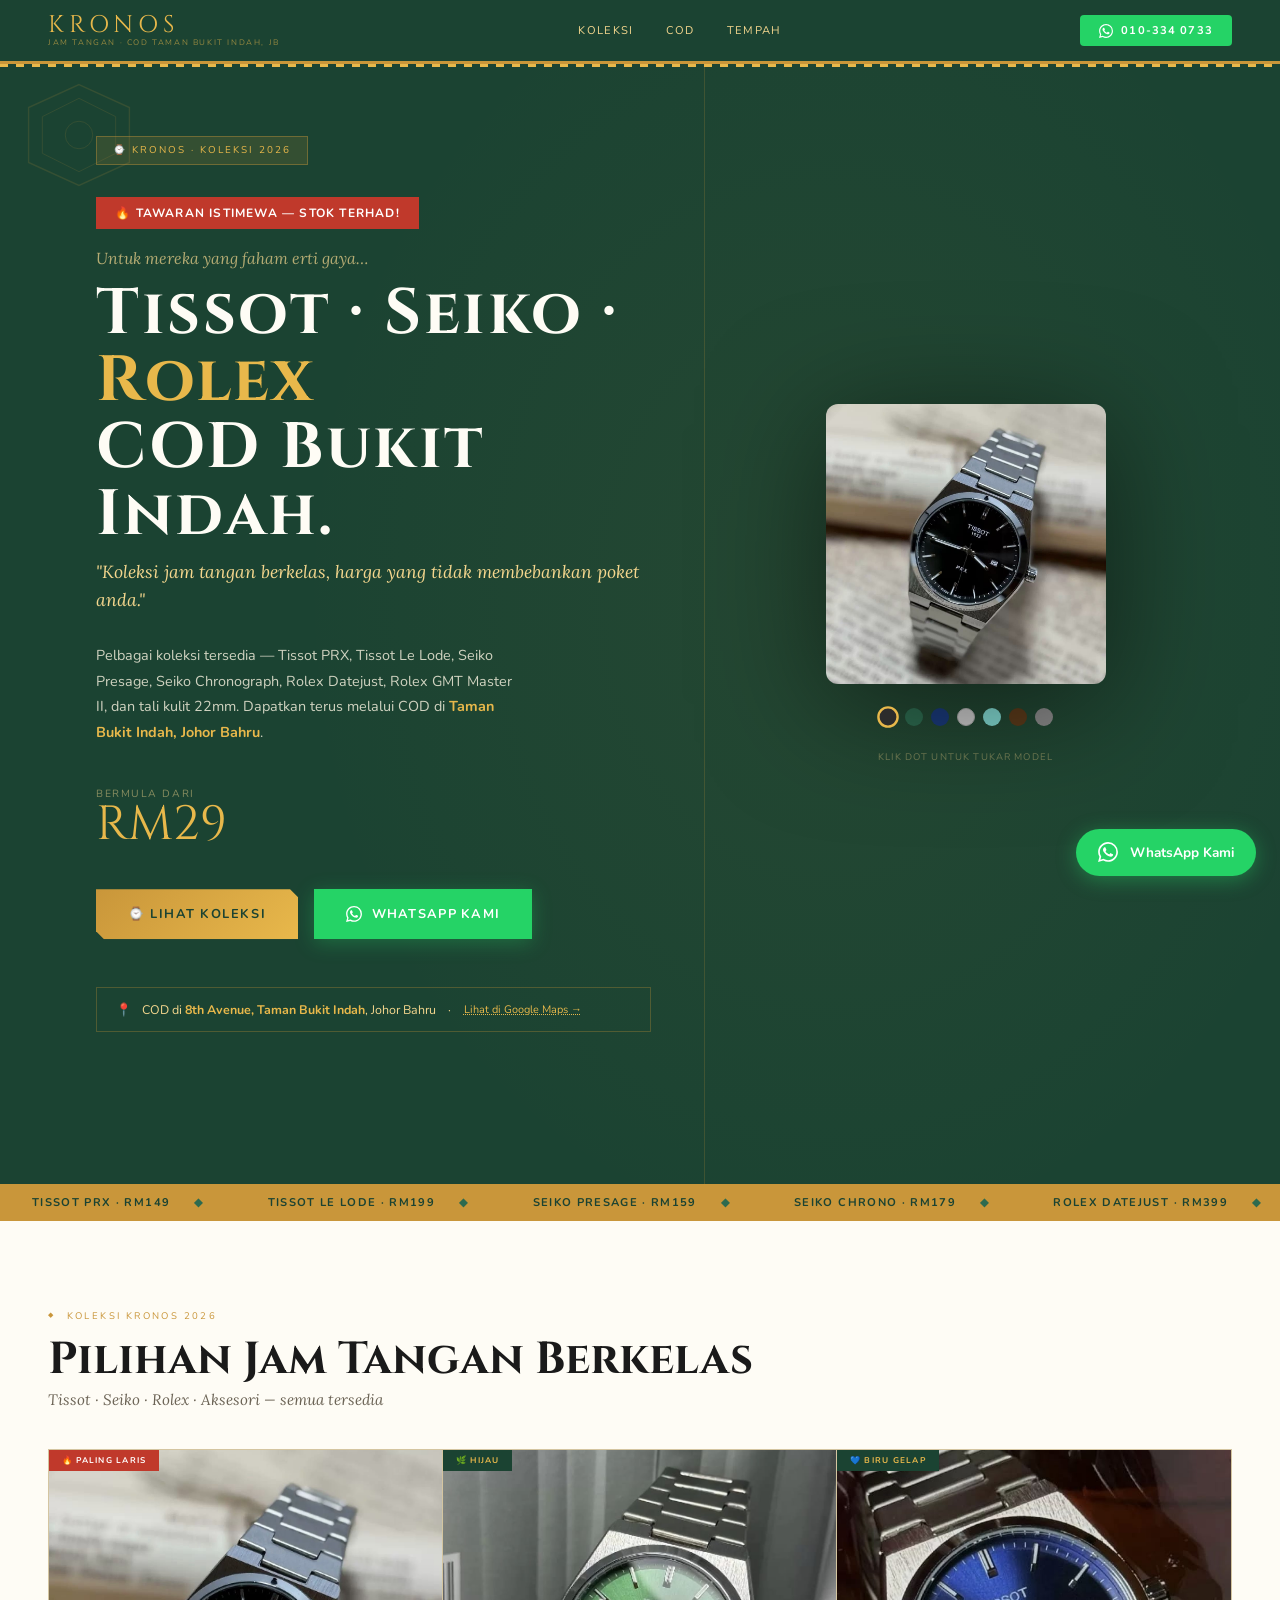
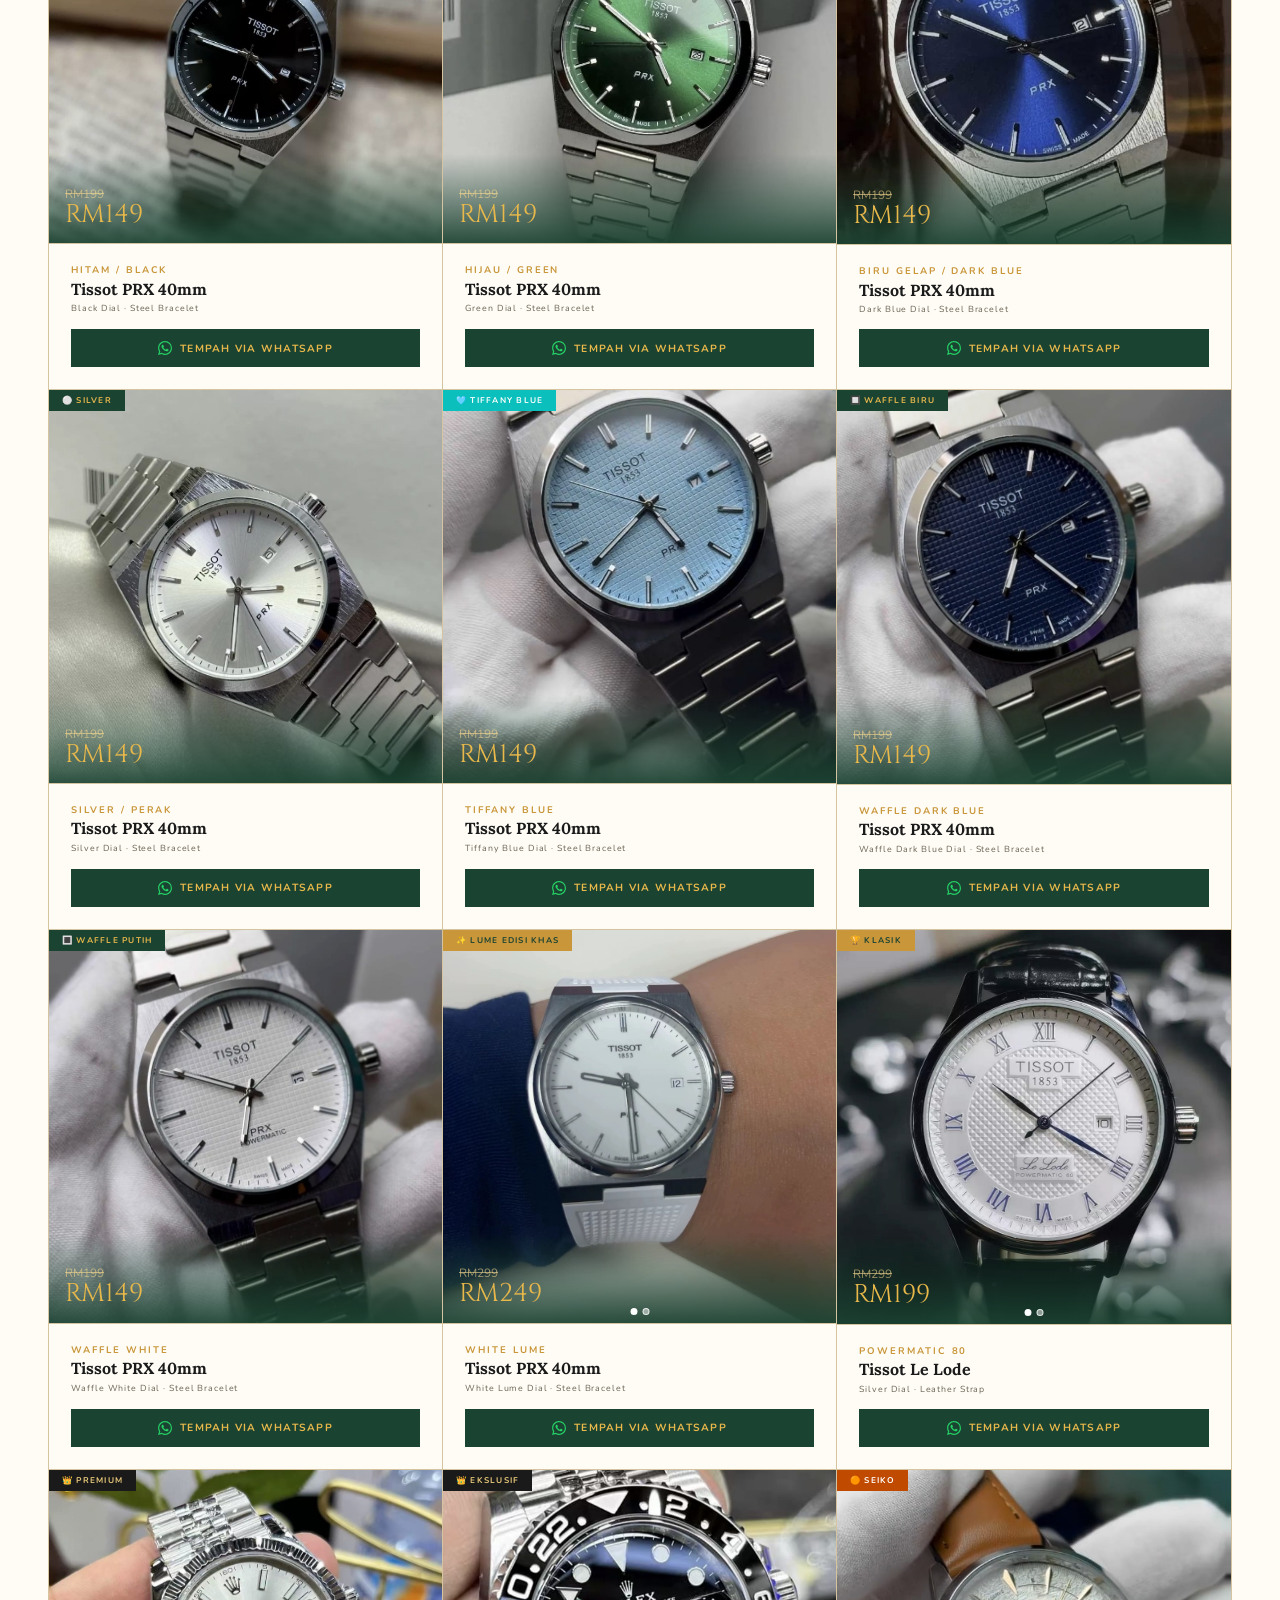
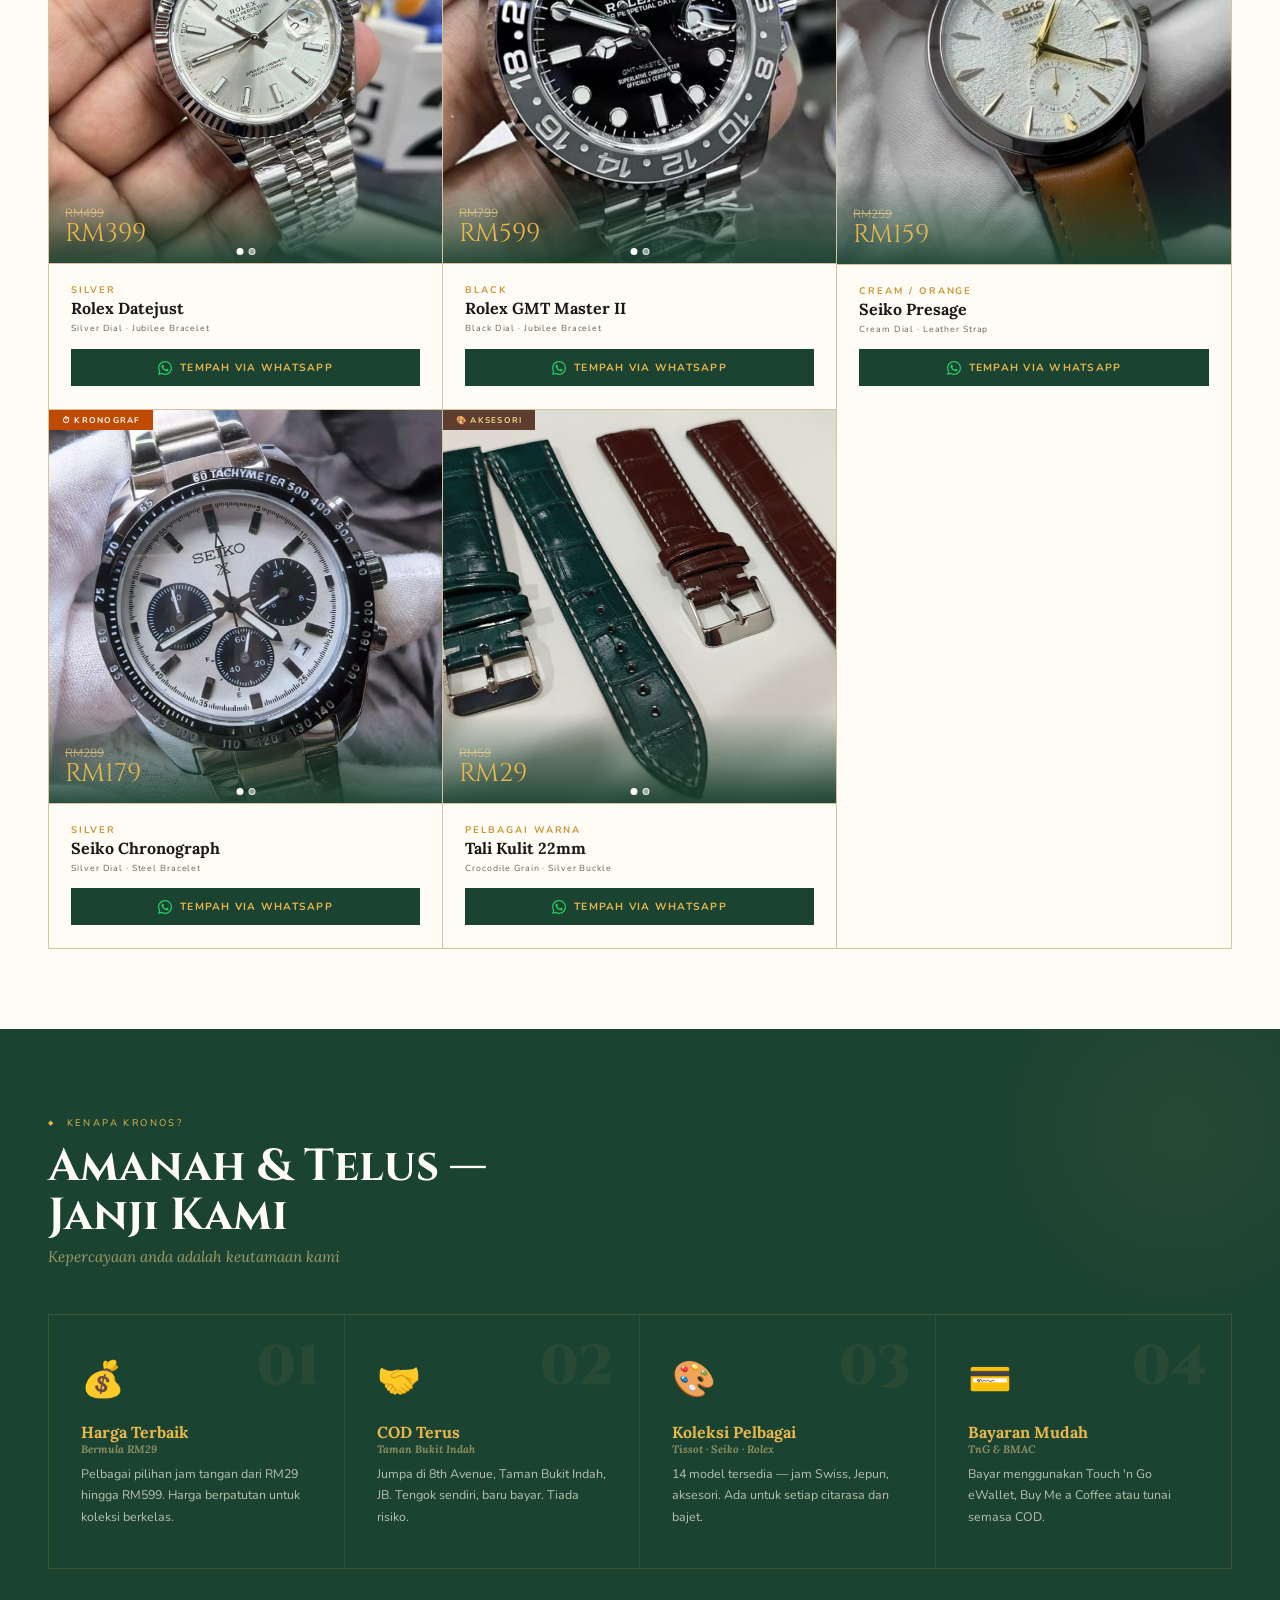
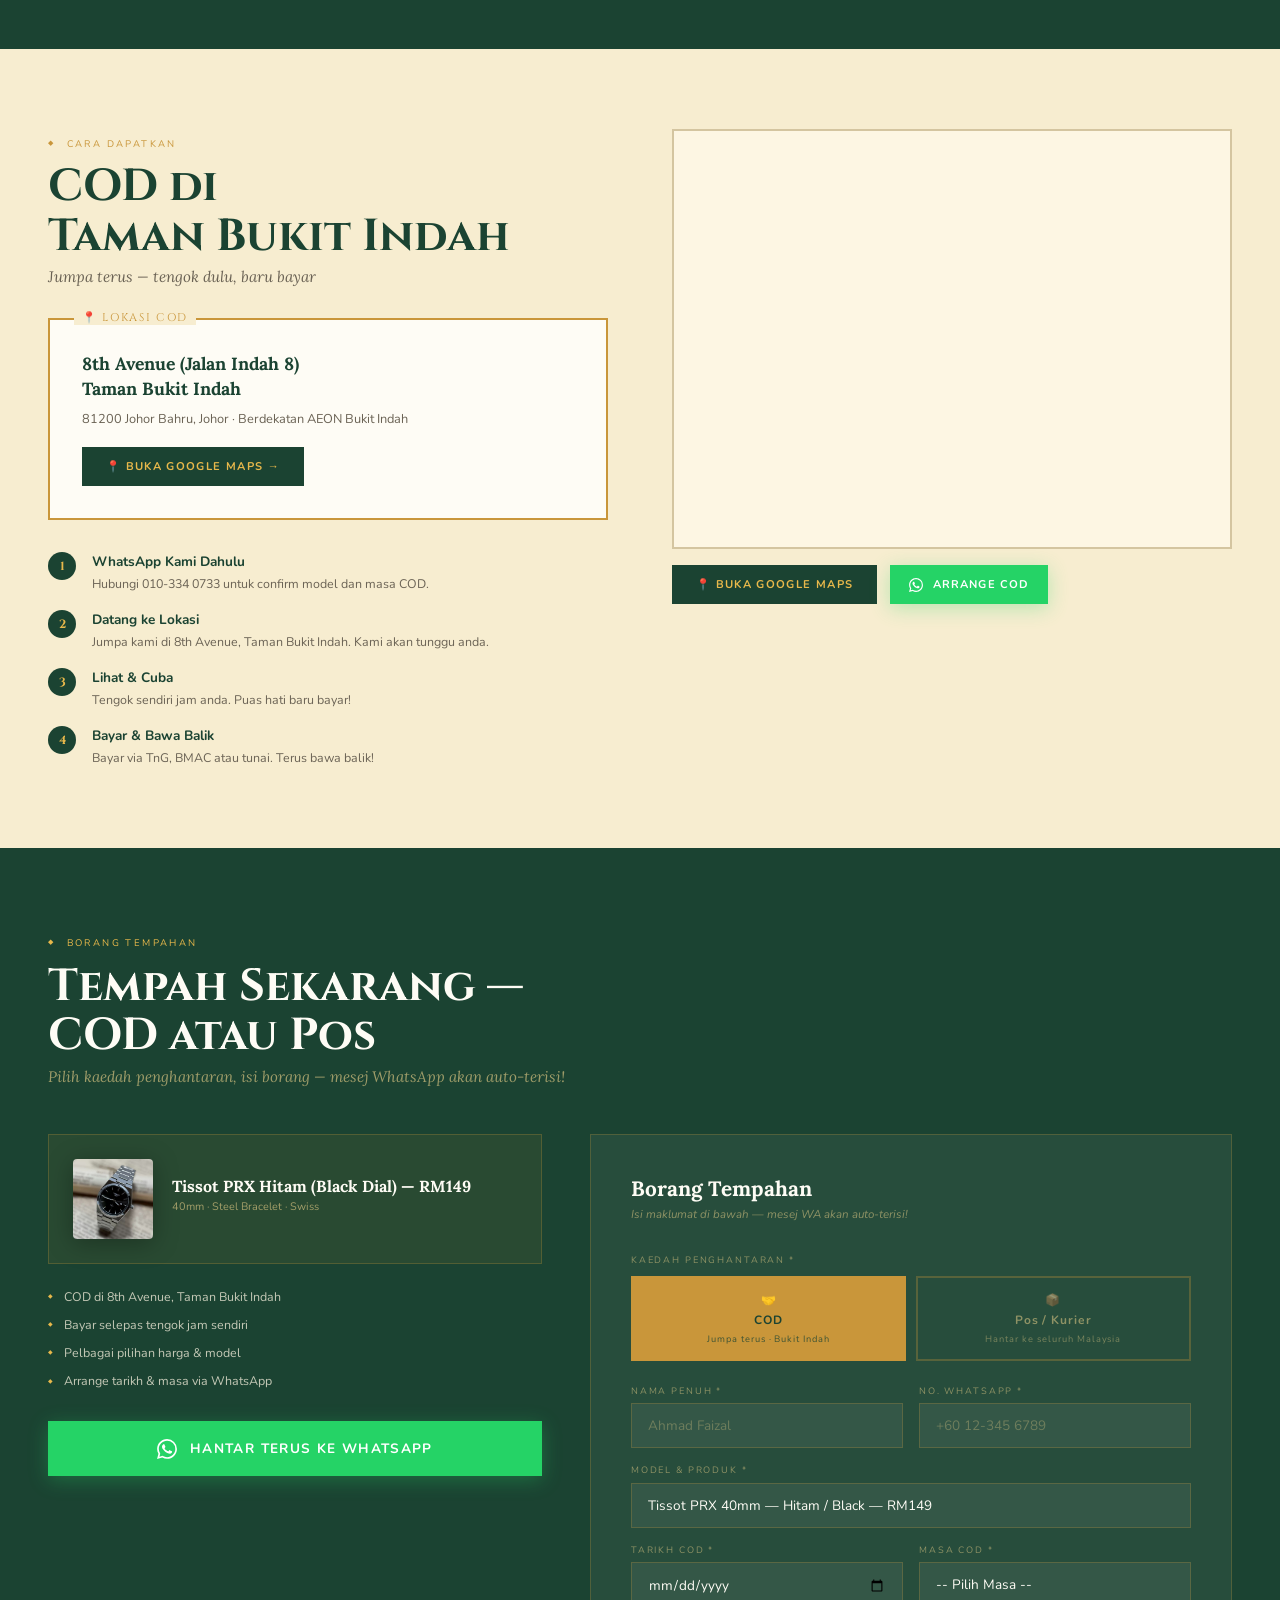
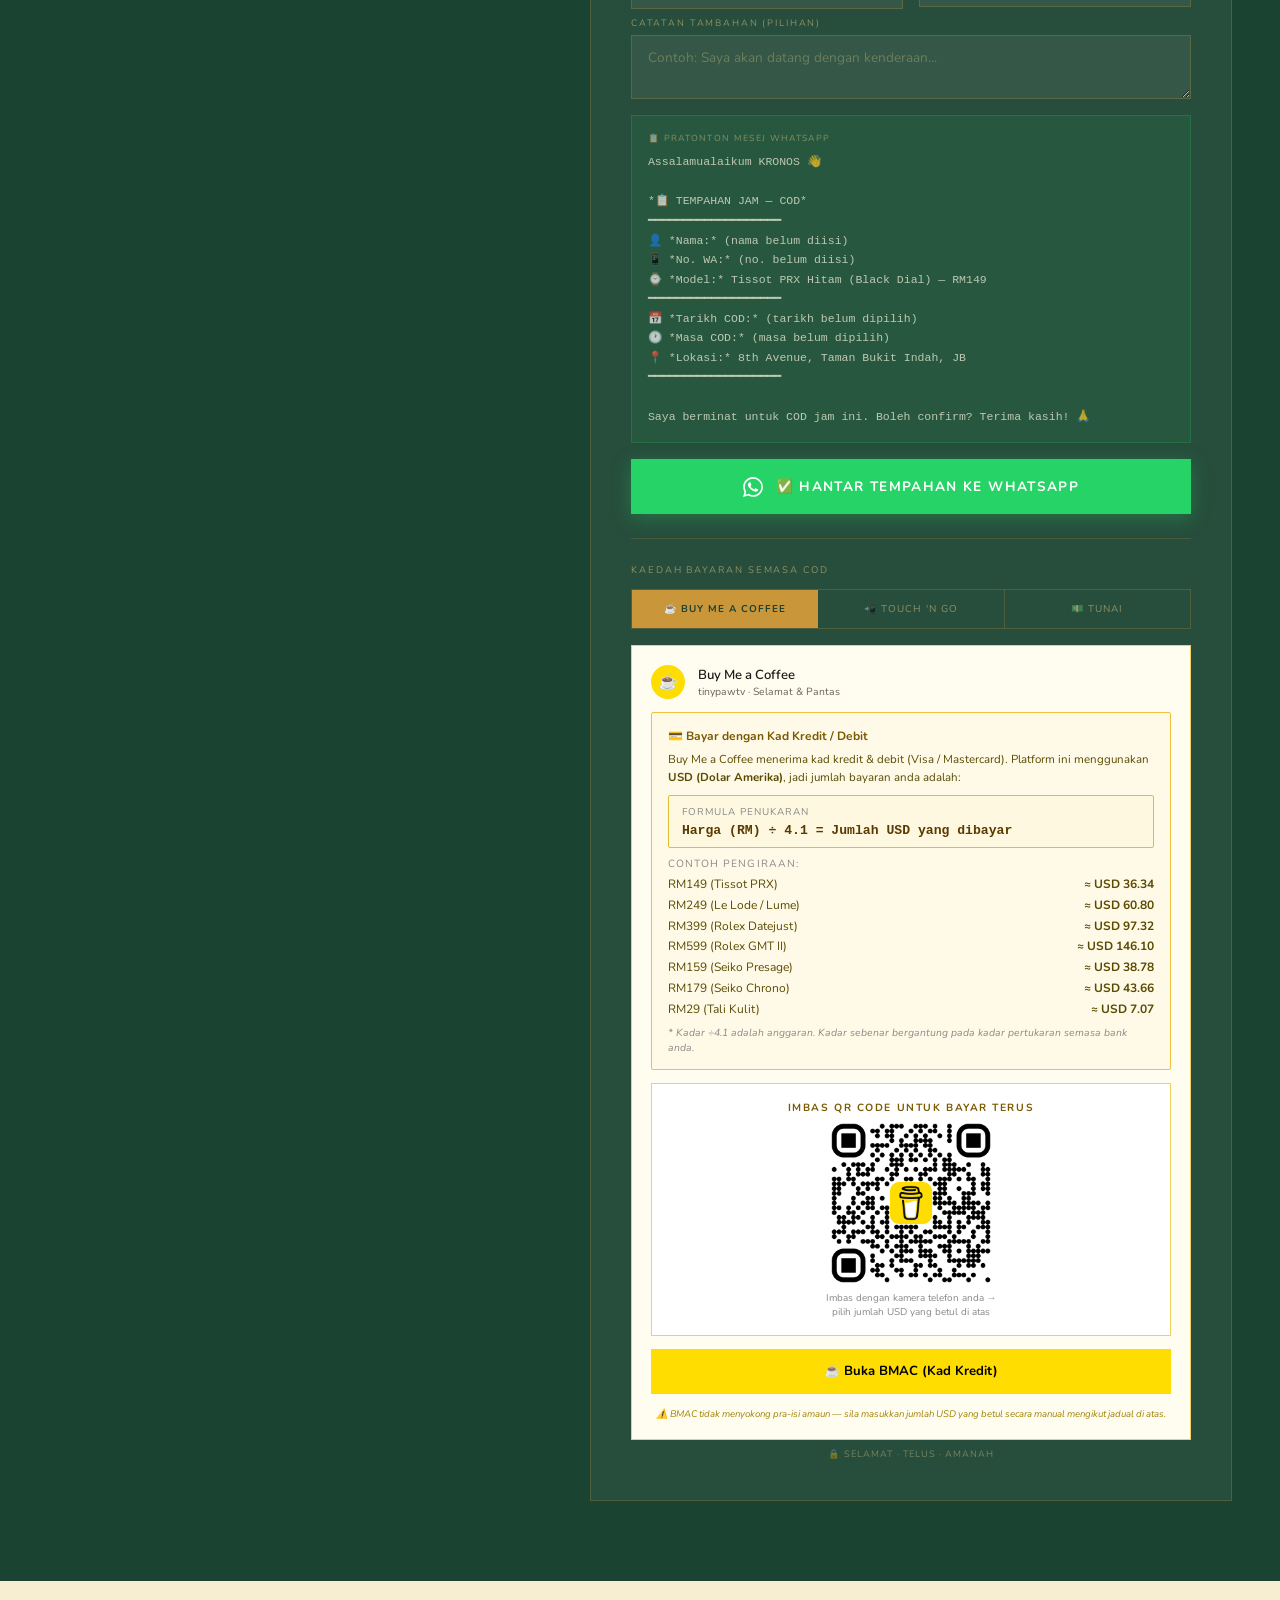
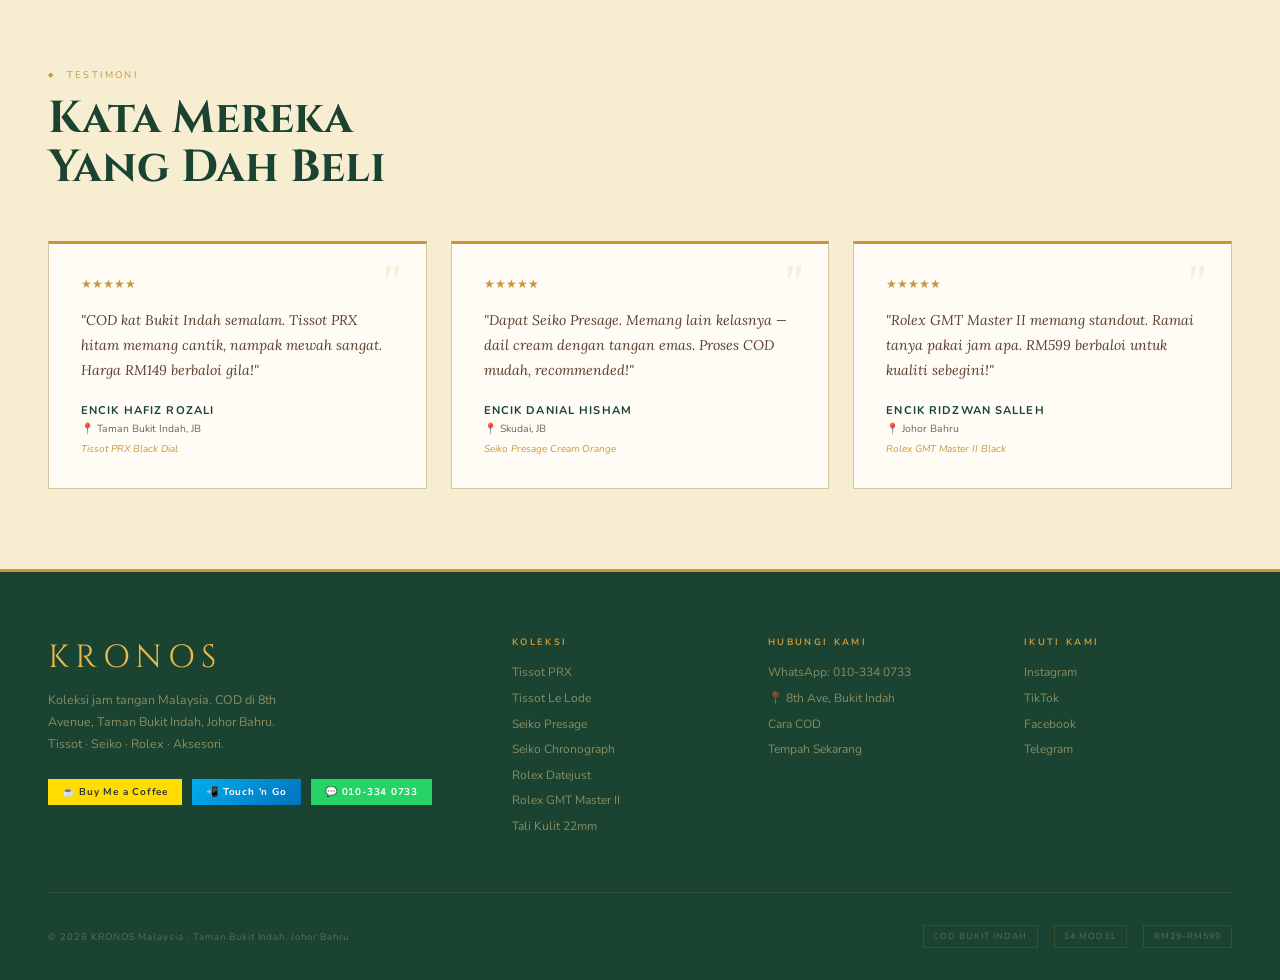
==== commit 3109ce5b: "update index.html" ====
--- a/index.html
+++ b/index.html
@@ -2504,8 +2504,8 @@
                   pengiraan:</div>
                 <div style="display:flex;justify-content:space-between;font-size:0.75rem;color:#5a4a00"><span>RM149
                     (Tissot PRX)</span><span style="font-weight:700">≈ USD 36.34</span></div>
-                <div style="display:flex;justify-content:space-between;font-size:0.75rem;color:#5a4a00"><span>RM199 (Le
-                    Lode / Lume)</span><span style="font-weight:700">≈ USD 48.54</span></div>
+                <div style="display:flex;justify-content:space-between;font-size:0.75rem;color:#5a4a00"><span>RM249 (Le
+                    Lode / Lume)</span><span style="font-weight:700">≈ USD 60.80</span></div>
                 <div style="display:flex;justify-content:space-between;font-size:0.75rem;color:#5a4a00"><span>RM399
                     (Rolex Datejust)</span><span style="font-weight:700">≈ USD 97.32</span></div>
                 <div style="display:flex;justify-content:space-between;font-size:0.75rem;color:#5a4a00"><span>RM599
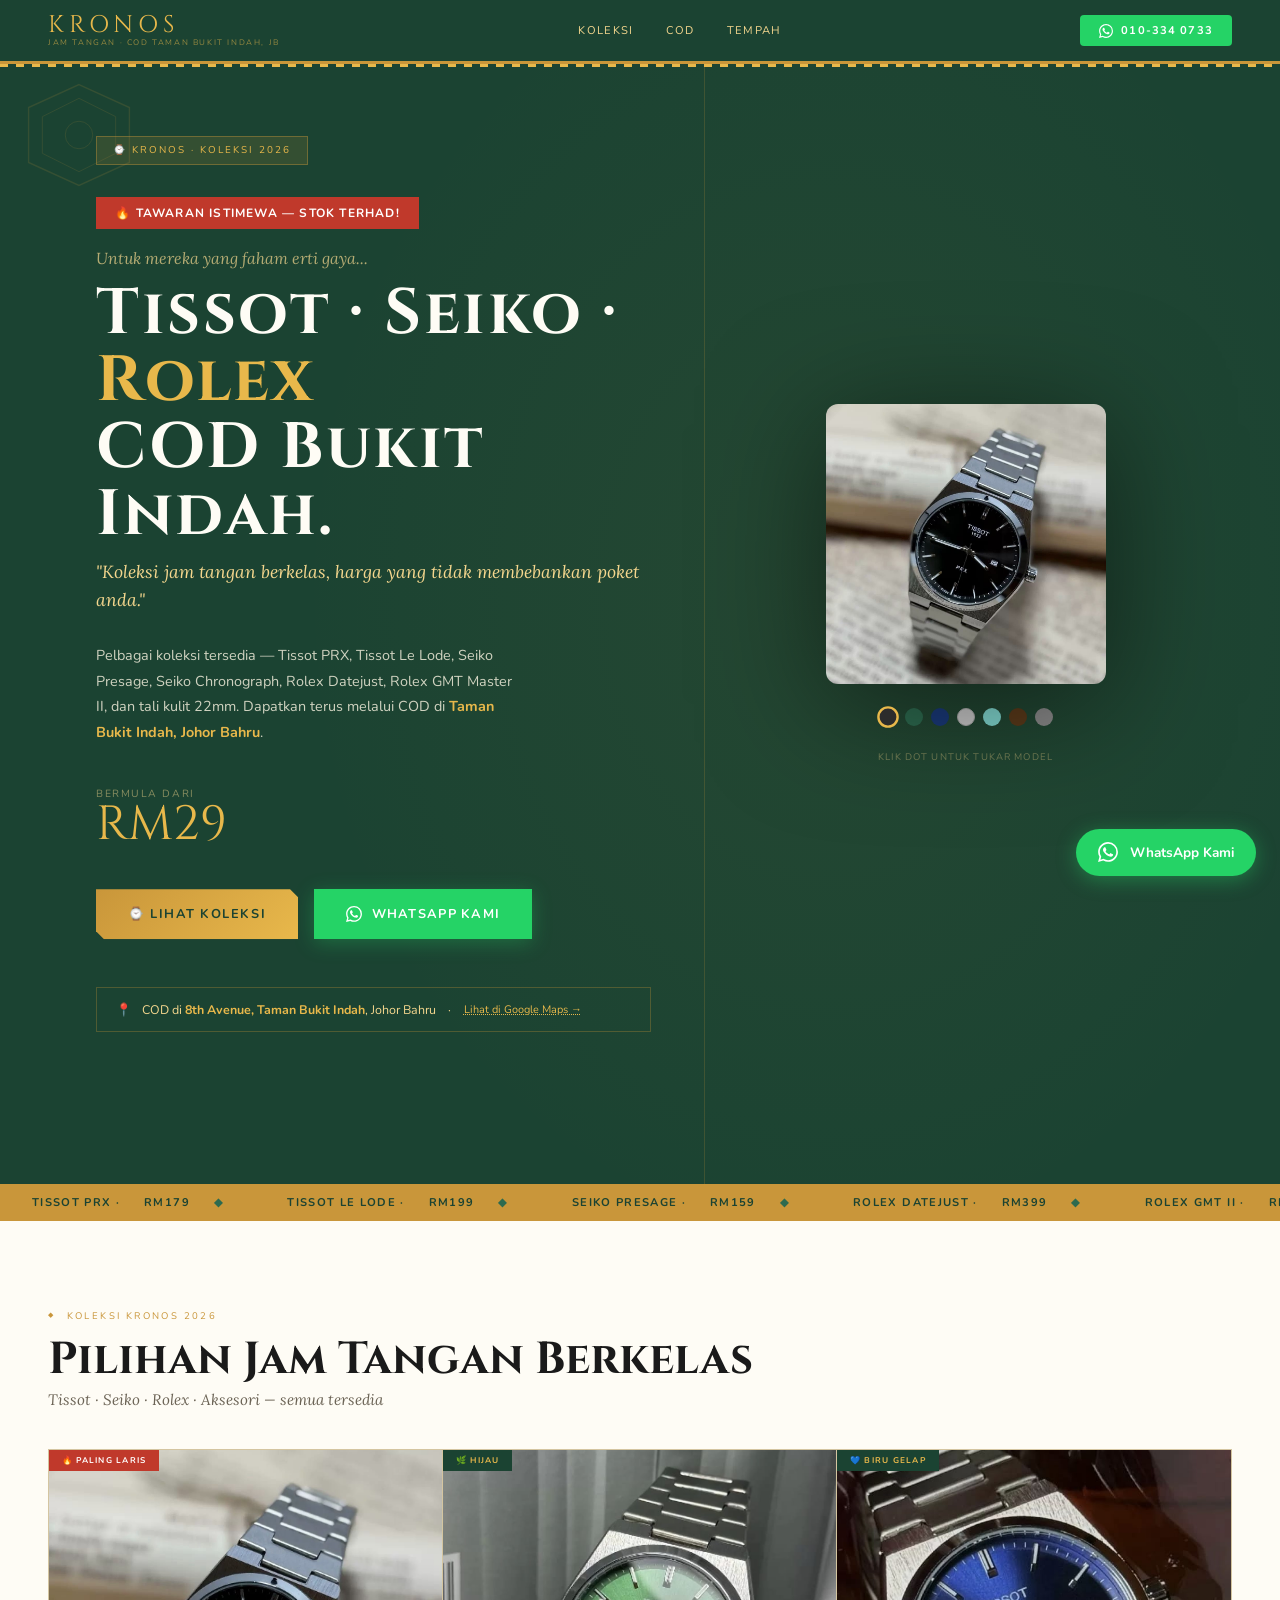
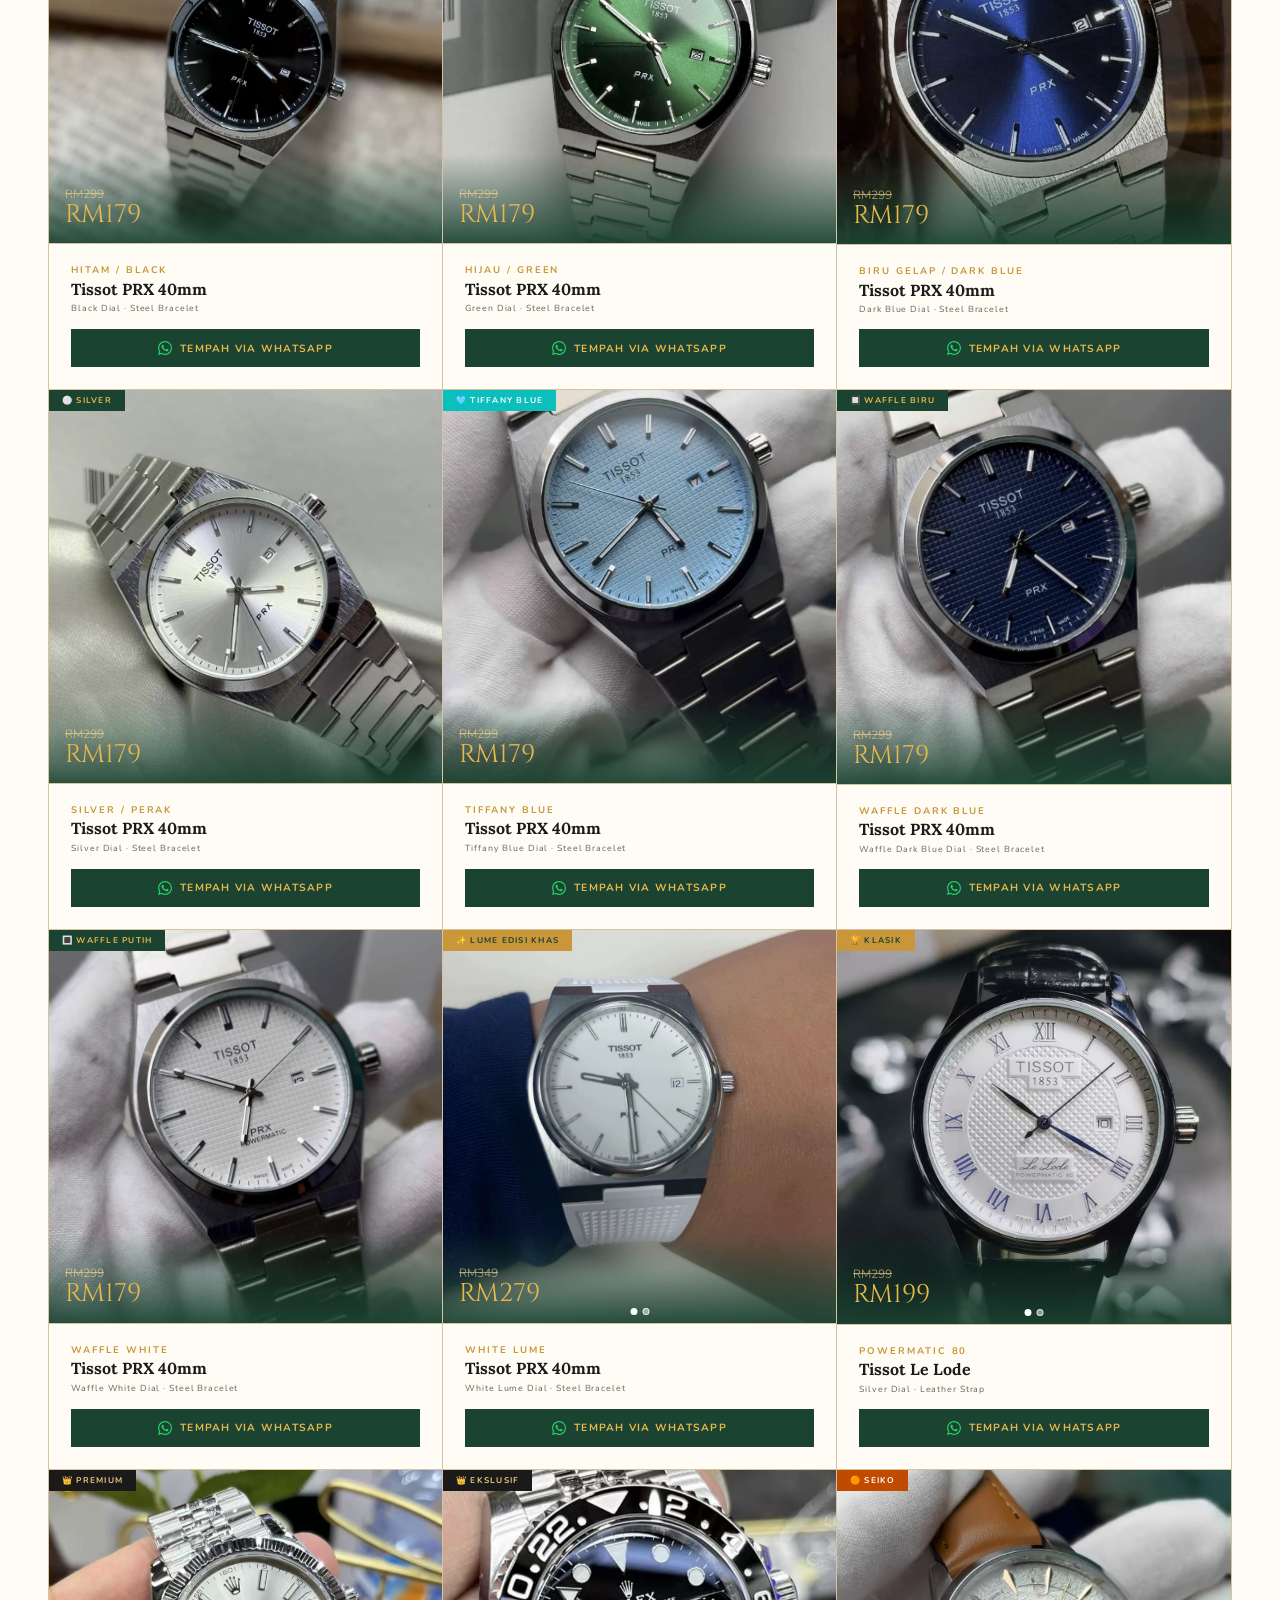
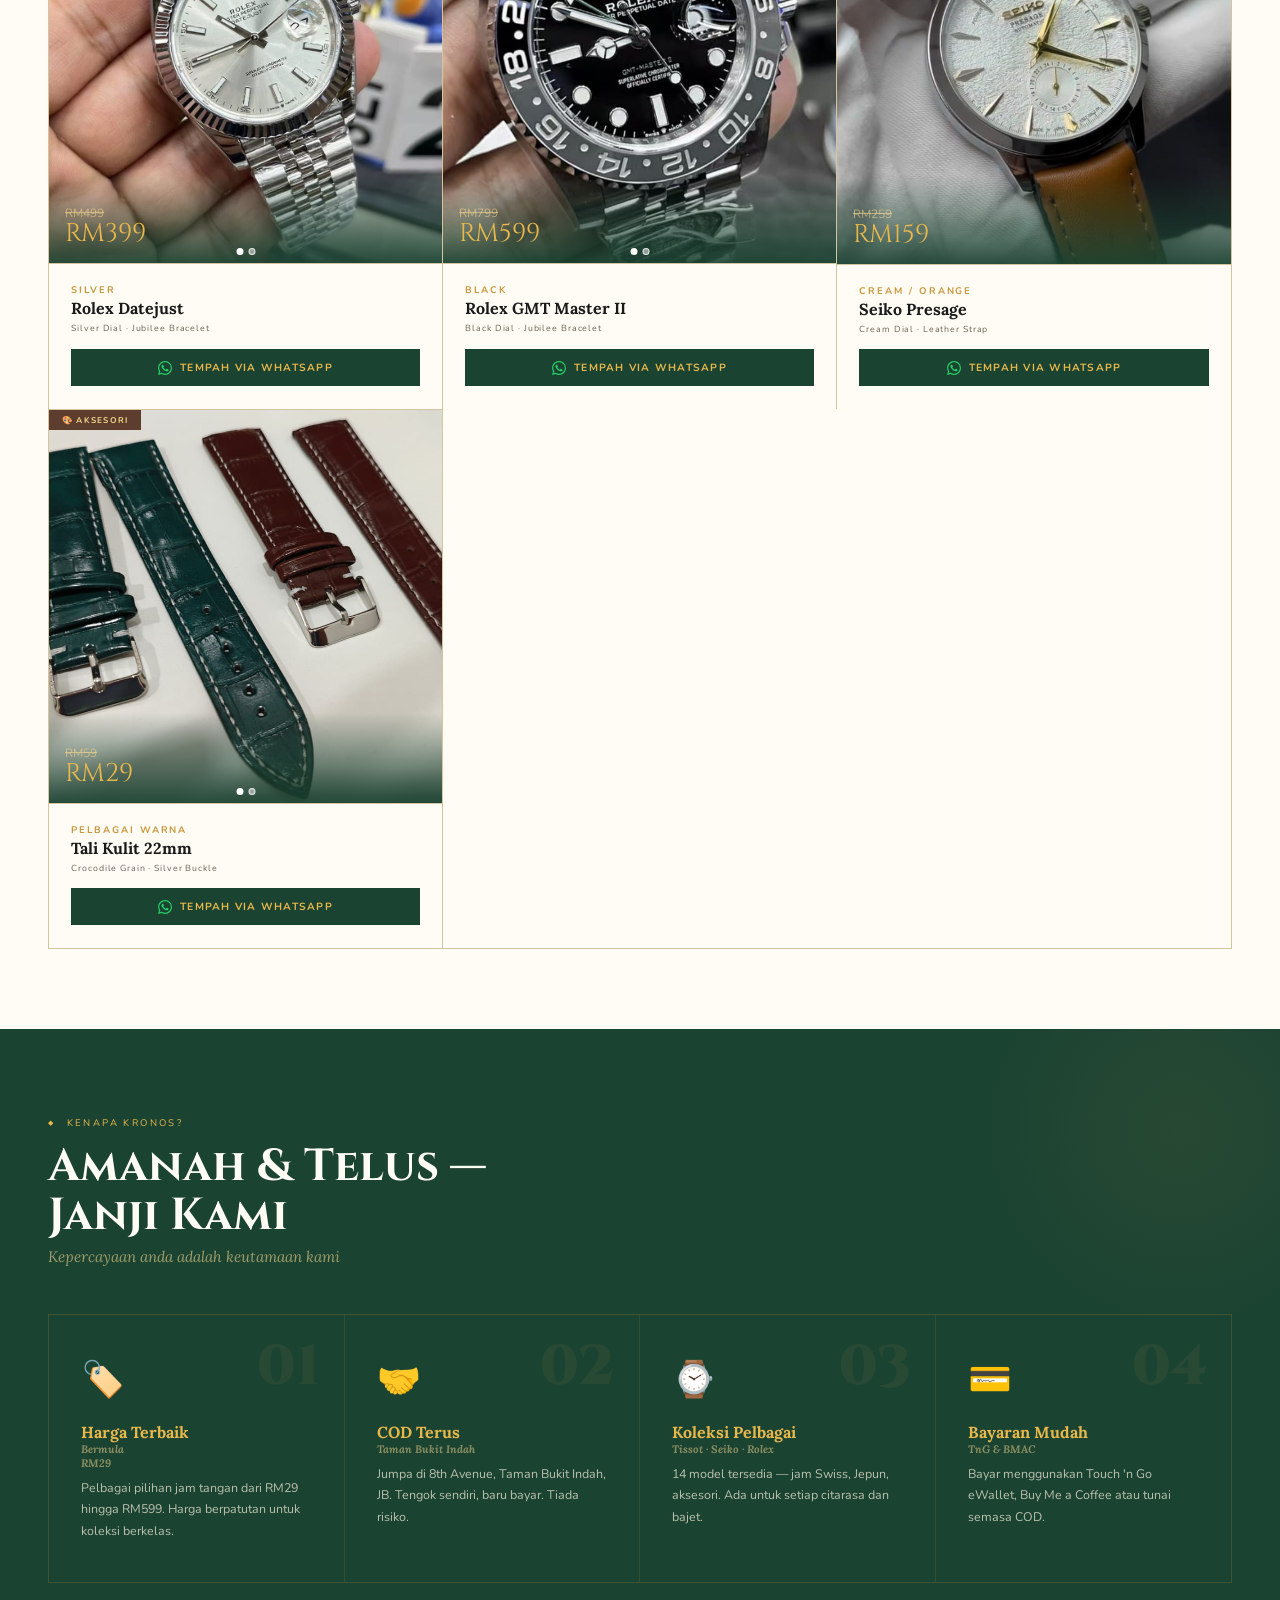
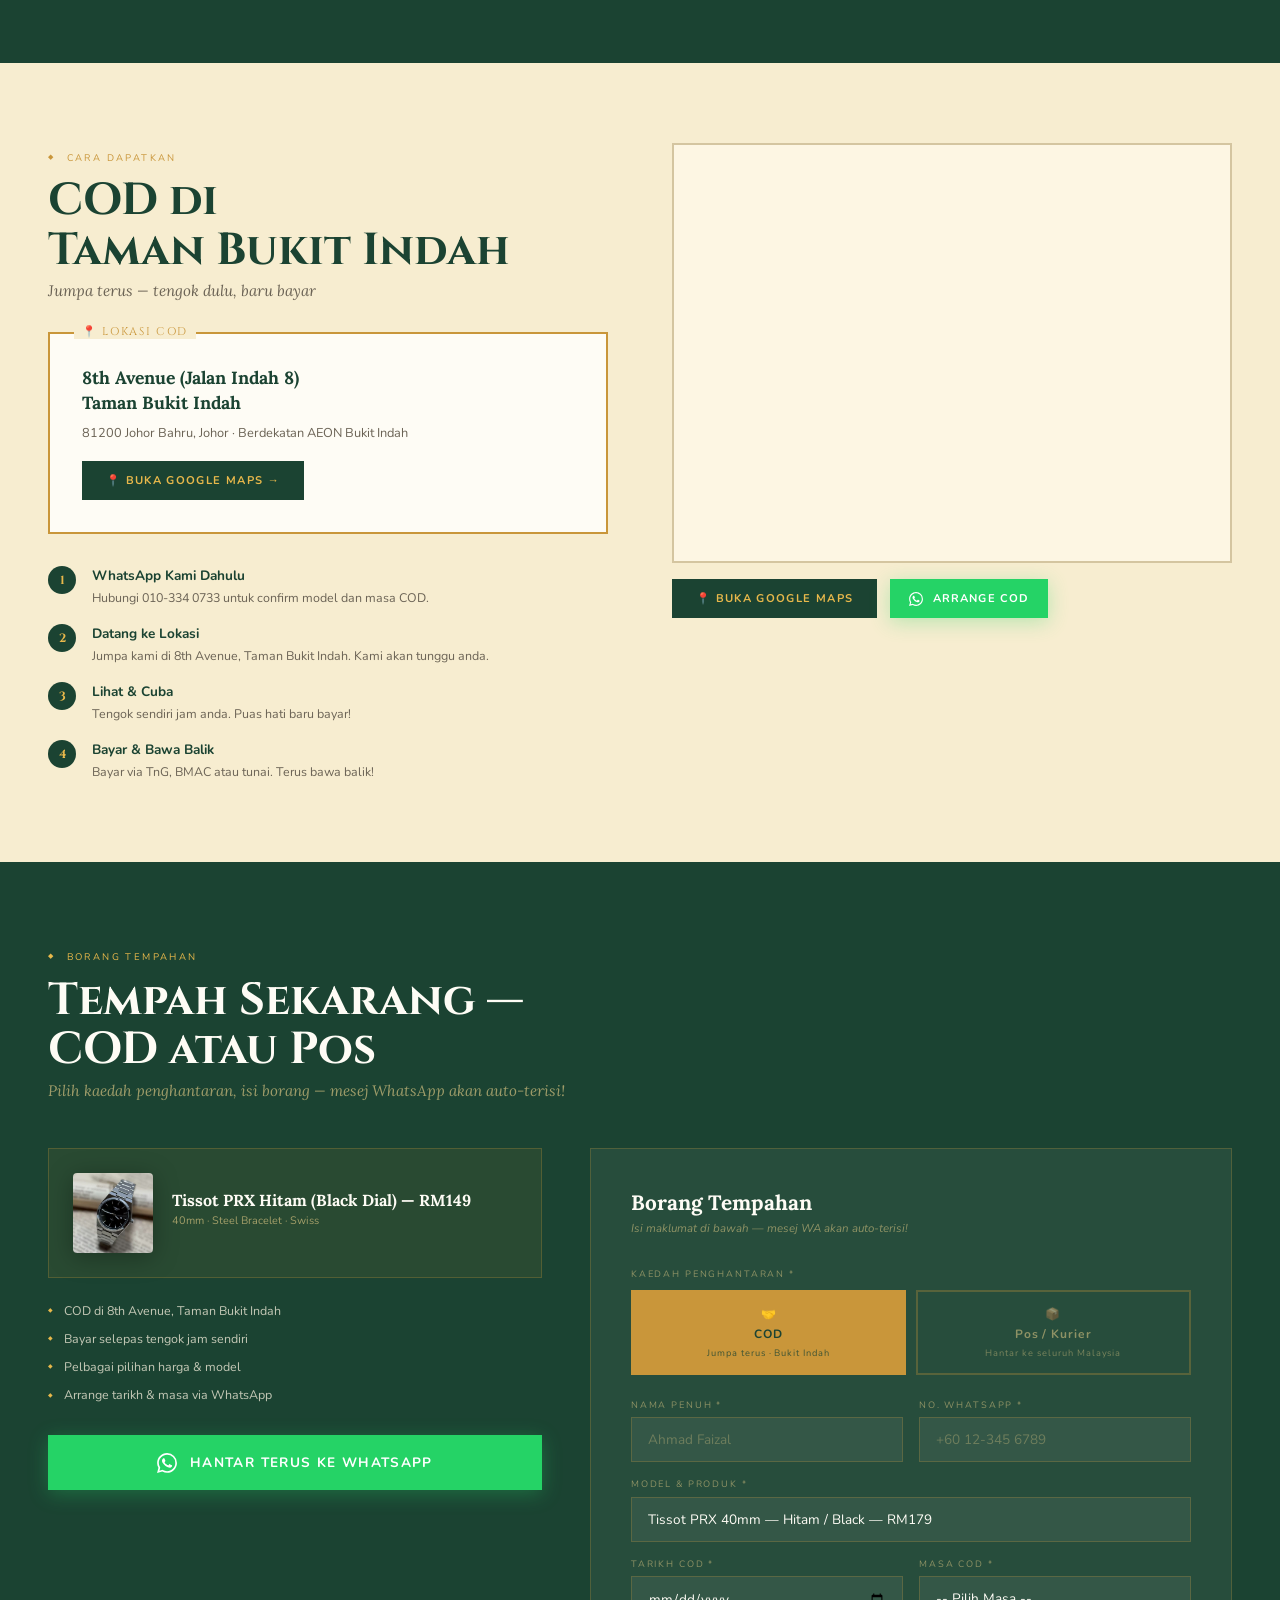
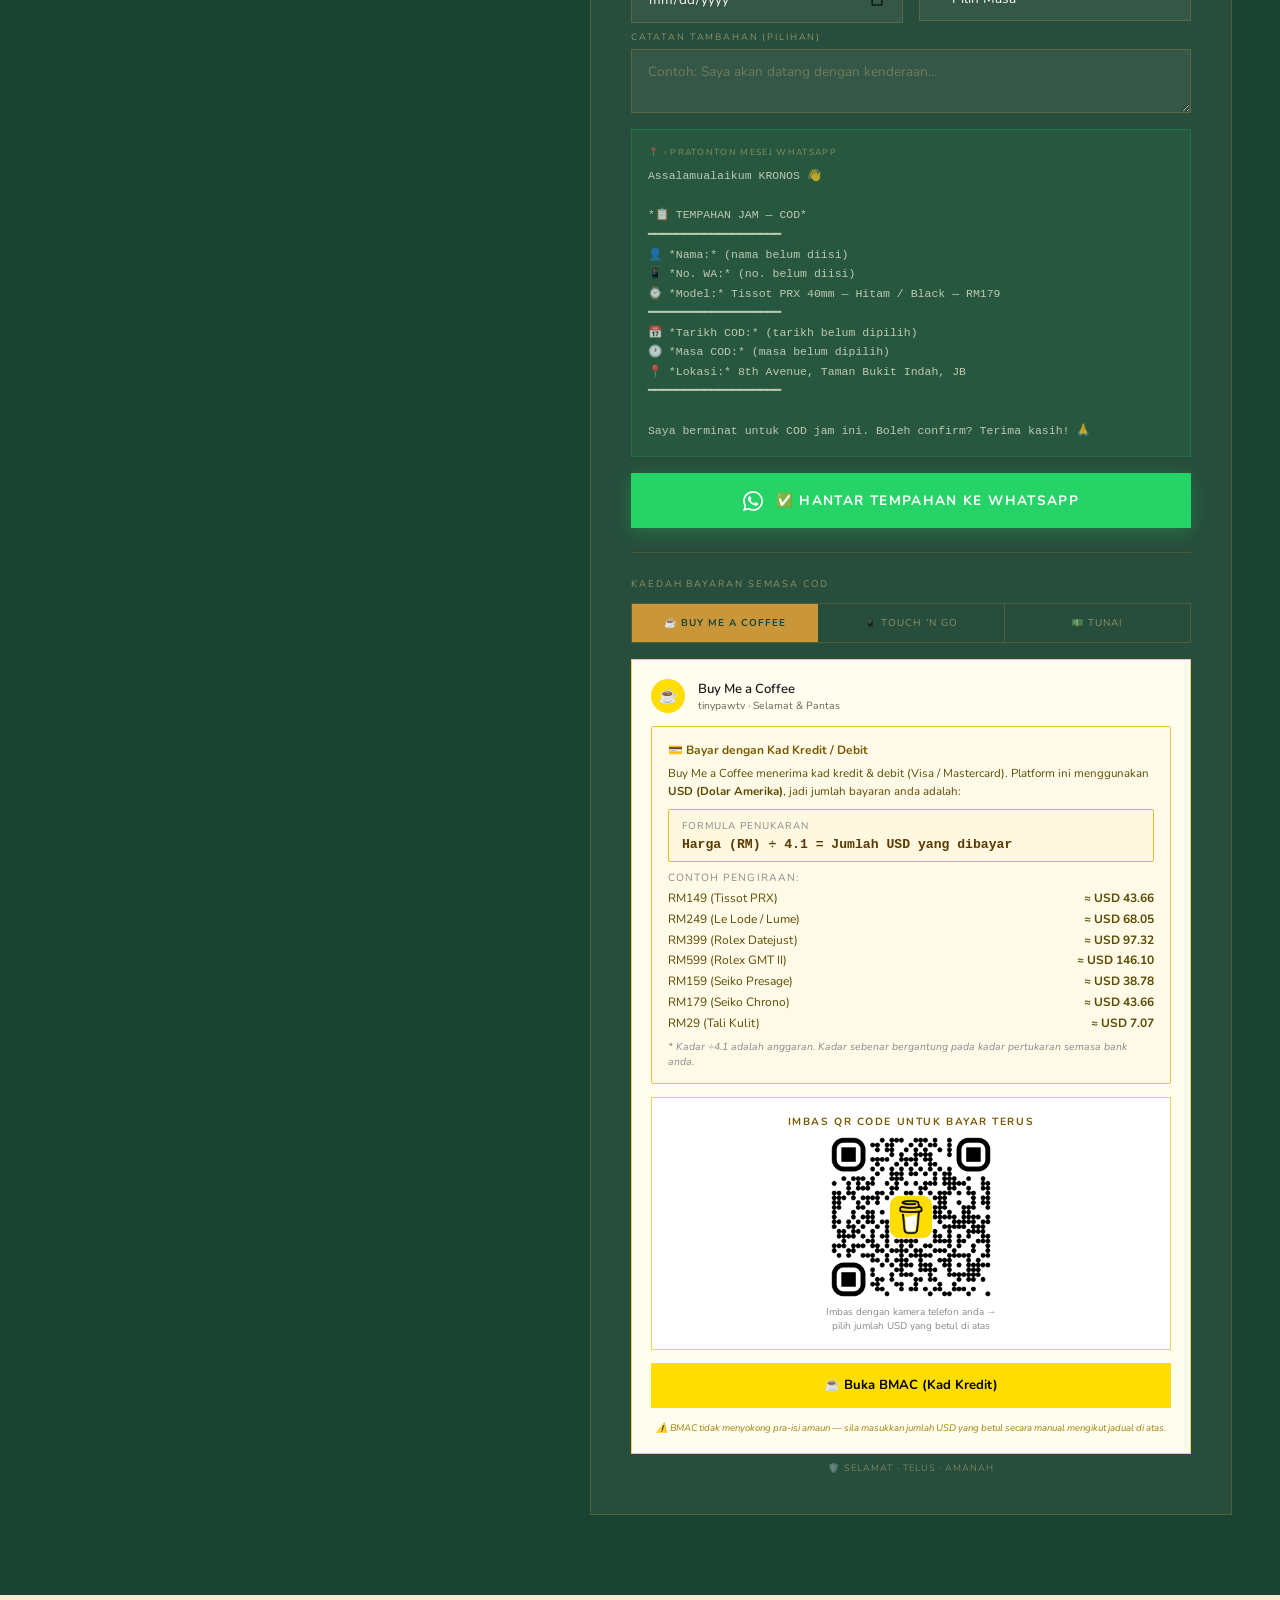
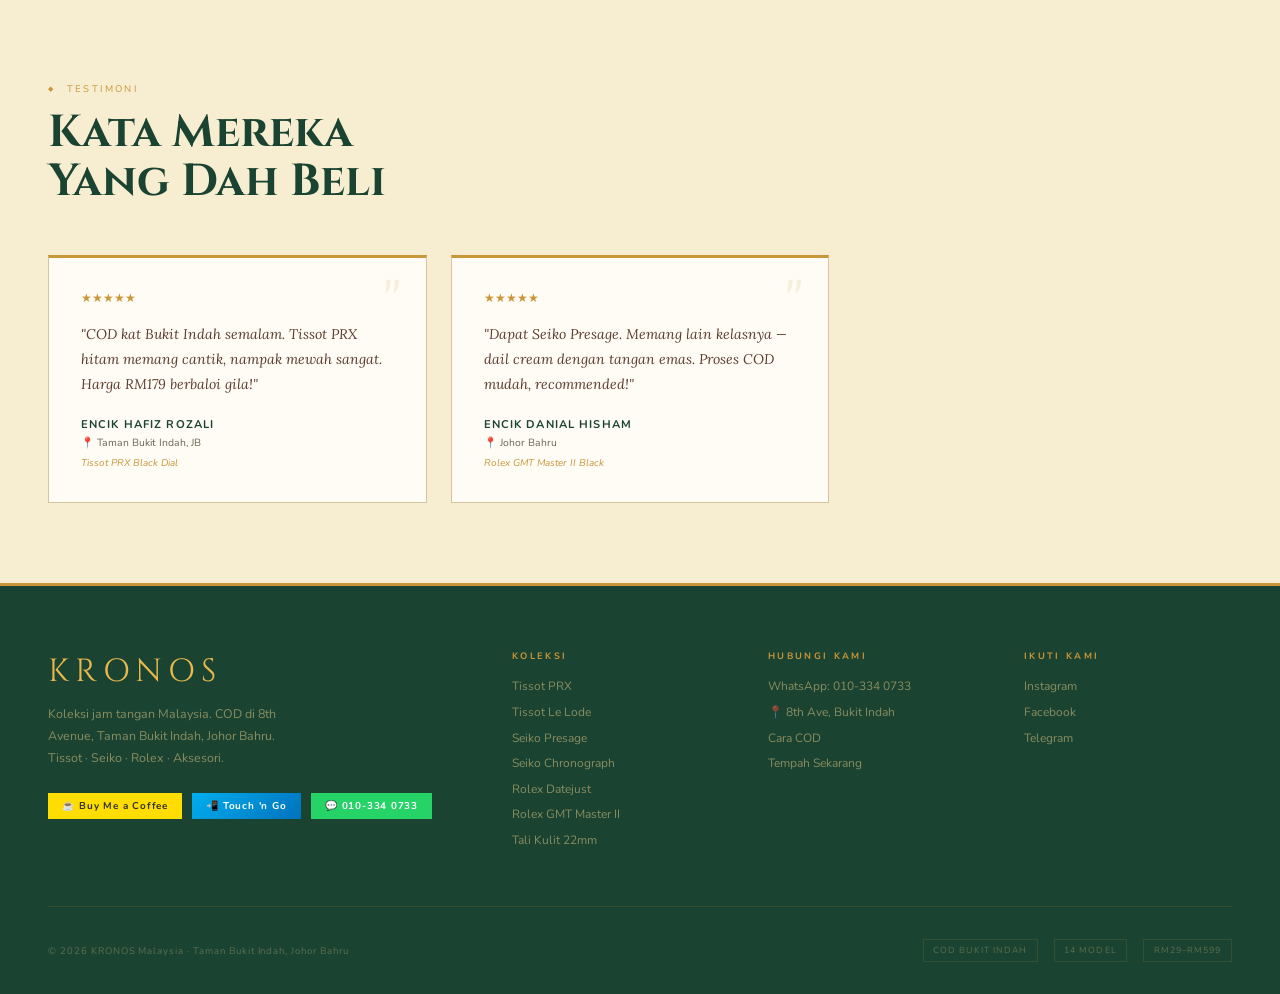
==== commit 9b0c2c60: "better UI and variable control" ====
--- a/index.html
+++ b/index.html
@@ -854,7 +854,7 @@
     }
 
     .cod-details::before {
-      content: '📍 Lokasi COD';
+      content: '📍  Lokasi COD';
       font-family: var(--serif);
       font-size: .7rem;
       letter-spacing: .15em;
@@ -1709,6 +1709,68 @@
 </head>
 
 <body>
+  <script>
+    /* 
+       =========================================
+       KONFIGURASI HARGA & PRODUK KRONOS
+       Anda boleh tukar harga di sini sahaja.
+       =========================================
+    */
+    const KRONOS_CONFIG = {
+
+
+      pricing: {
+        prx: { current: 179, old: 299 },
+        lume: { current: 279, old: 349 },
+        lelode: { current: 199, old: 299 },
+        rolexdj: { current: 399, old: 499 },
+        rolexgmt: { current: 599, old: 799 },
+        seikoorg: { current: 159, old: 259 },
+        seikosil: { current: 179, old: 289 },
+        leather: { current: 29, old: 59 }
+      },
+      // Model mapping untuk kegunaan sistem
+      products: {
+        'prxblack': { name: 'Tissot PRX 40mm', subName: 'Hitam / Black', desc: 'Black Dial · Steel Bracelet', pKey: 'prx', img1: 'prxblack', flag: '🔥 Paling Laris', flagStyle: 'background:var(--red);color:#fff', isActive: 1 },
+        'prxgreen': { name: 'Tissot PRX 40mm', subName: 'Hijau / Green', desc: 'Green Dial · Steel Bracelet', pKey: 'prx', img1: 'prxgreen', flag: '🌿 Hijau', flagStyle: 'background:var(--hijau);color:var(--emas2)', isActive: 1 },
+        'prxdkblue': { name: 'Tissot PRX 40mm', subName: 'Biru Gelap / Dark Blue', desc: 'Dark Blue Dial · Steel Bracelet', pKey: 'prx', img1: 'prxdkblue', flag: '💙 Biru Gelap', flagStyle: 'background:var(--hijau);color:var(--emas2)', isActive: 1 },
+        'prxsilver': { name: 'Tissot PRX 40mm', subName: 'Silver / Perak', desc: 'Silver Dial · Steel Bracelet', pKey: 'prx', img1: 'prxsilver', flag: '⚪ Silver', flagStyle: 'background:var(--hijau);color:var(--emas2)', isActive: 1 },
+        'prxtiffany': { name: 'Tissot PRX 40mm', subName: 'Tiffany Blue', desc: 'Tiffany Blue Dial · Steel Bracelet', pKey: 'prx', img1: 'prxtiffany', flag: '🩵 Tiffany Blue', flagStyle: 'background:#0abfbc;color:#fff', isActive: 1 },
+        'prxwdkblue': { name: 'Tissot PRX 40mm', subName: 'Waffle Dark Blue', desc: 'Waffle Dark Blue Dial · Steel Bracelet', pKey: 'prx', img1: 'prxwdkblue', flag: '🔲 Waffle Biru', flagStyle: 'background:var(--hijau);color:var(--emas2)', isActive: 1 },
+        'prxwwhite': { name: 'Tissot PRX 40mm', subName: 'Waffle White', desc: 'Waffle White Dial · Steel Bracelet', pKey: 'prx', img1: 'prxwwhite', flag: '🔳 Waffle Putih', flagStyle: 'background:var(--hijau);color:var(--emas2)', isActive: 1 },
+        'prxlume': { name: 'Tissot PRX 40mm', subName: 'White Lume', desc: 'White Lume Dial · Steel Bracelet', pKey: 'lume', img1: 'prxlume1', img2: 'prxlume2', flag: '✨ Lume Edisi Khas', flagStyle: 'background:var(--emas);color:var(--hijau)', isActive: 1 },
+        'lelode': { name: 'Tissot Le Lode', subName: 'Powermatic 80', desc: 'Silver Dial · Leather Strap', pKey: 'lelode', img1: 'lelode1', img2: 'lelode2', flag: '🏆 Klasik', flagStyle: 'background:var(--emas);color:var(--hijau)', isActive: 1 },
+        'rolexdj': { name: 'Rolex Datejust', subName: 'Silver', desc: 'Silver Dial · Jubilee Bracelet', pKey: 'rolexdj', img1: 'rolexdj1', img2: 'rolexdj2', flag: '👑 Premium', flagStyle: 'background:#1a1a1a;color:#e8c97a', isActive: 1 },
+        'rolexgmt': { name: 'Rolex GMT Master II', subName: 'Black', desc: 'Black Dial · Jubilee Bracelet', pKey: 'rolexgmt', img1: 'rolexgmt1', img2: 'rolexgmt2', flag: '👑 Ekslusif', flagStyle: 'background:#1a1a1a;color:#e8c97a', isActive: 1 },
+        'seikoorg': { name: 'Seiko Presage', subName: 'Cream / Orange', desc: 'Cream Dial · Leather Strap', pKey: 'seikoorg', img1: 'seikoorg', flag: '🟠 Seiko', flagStyle: 'background:#c04a00;color:#fff', isActive: 1 },
+        'seikosil': { name: 'Seiko Chronograph', subName: 'Silver', desc: 'Silver Dial · Steel Bracelet', pKey: 'seikosil', img1: 'seikosil1', img2: 'seikosil2', flag: '⏱ Kronograf', flagStyle: 'background:#c04a00;color:#fff', isActive: 0 },
+        'leather': { name: 'Tali Kulit 22mm', subName: 'Pelbagai Warna', desc: 'Crocodile Grain · Silver Buckle', pKey: 'leather', img1: 'leather1', img2: 'leather2', flag: '🎨 Aksesori', flagStyle: 'background:var(--coklat);color:var(--emas-pale)', isActive: 1 }
+      },
+
+      images: {
+        "leather1": "image/extracted_15.jpeg",
+        "leather2": "image/extracted_16.jpeg",
+        "lelode1": "image/extracted_17.jpeg",
+        "lelode2": "image/extracted_18.jpeg",
+        "prxblack": "image/extracted_19.jpeg",
+        "prxdkblue": "image/extracted_20.jpeg",
+        "prxgreen": "image/extracted_21.jpeg",
+        "prxsilver": "image/extracted_22.jpeg",
+        "prxtiffany": "image/extracted_23.jpeg",
+        "prxwdkblue": "image/extracted_24.jpeg",
+        "prxwwhite": "image/extracted_25.jpeg",
+        "prxlume1": "image/extracted_26.jpeg",
+        "prxlume2": "image/extracted_27.jpeg",
+        "rolexdj1": "image/extracted_28.jpeg",
+        "rolexdj2": "image/extracted_29.jpeg",
+        "rolexgmt1": "image/extracted_30.jpeg",
+        "rolexgmt2": "image/extracted_31.jpeg",
+        "seikoorg": "image/extracted_32.jpeg",
+        "seikosil1": "image/extracted_33.jpeg",
+        "seikosil2": "image/extracted_34.jpeg",
+      }
+    };
+  </script>
 
   <!-- Floating WA -->
   <a href="https://wa.me/60103340733?text=Assalamualaikum%2C+saya+berminat+dengan+koleksi+jam+KRONOS." target="_blank"
@@ -1748,7 +1810,7 @@
     <div class="hero-left">
       <div class="hero-badge">⌚ KRONOS · Koleksi 2026</div>
       <div class="promo-banner">🔥 TAWARAN ISTIMEWA — Stok Terhad!</div>
-      <div class="hero-tagline">Untuk mereka yang faham erti gaya…</div>
+      <div class="hero-tagline">Untuk mereka yang faham erti gaya...</div>
       <h1>Tissot · Seiko ·<br /><span class="emas">Rolex</span><br />COD Bukit Indah.</h1>
       <div class="hero-bm">"Koleksi jam tangan berkelas, harga yang tidak membebankan poket anda."</div>
       <p class="hero-desc">Pelbagai koleksi tersedia — Tissot PRX, Tissot Le Lode, Seiko Presage, Seiko Chronograph,
@@ -1757,7 +1819,7 @@
       <div class="price-hero">
         <div>
           <div class="price-from">Bermula dari</div>
-          <div class="price-new-hero">RM29</div>
+          <div class="price-new-hero" id="hero-min-price">RM29</div>
         </div>
       </div>
       <div class="hero-cta-row">
@@ -1771,7 +1833,7 @@
         </a>
       </div>
       <div class="hero-cod">
-        📍 <span>COD di <strong>8th Avenue, Taman Bukit Indah</strong>, Johor Bahru</span> &nbsp;·&nbsp; <a
+        📍  <span>COD di <strong>8th Avenue, Taman Bukit Indah</strong>, Johor Bahru</span> &nbsp;·&nbsp; <a
           href="https://maps.google.com/?q=Jalan+Indah+8,+Taman+Bukit+Indah,+81200+Johor+Bahru,+Johor"
           target="_blank">Lihat di Google Maps →</a>
       </div>
@@ -1821,22 +1883,45 @@
   <!-- MARQUEE -->
   <div class="marquee-bar">
     <div class="marquee-inner">
-      <div class="m-item">Tissot PRX · RM149 <span style="color:var(--hijau2)">◆</span></div>
-      <div class="m-item">Tissot Le Lode · RM199 <span style="color:var(--hijau2)">◆</span></div>
-      <div class="m-item">Seiko Presage · RM159 <span style="color:var(--hijau2)">◆</span></div>
-      <div class="m-item">Seiko Chrono · RM179 <span style="color:var(--hijau2)">◆</span></div>
-      <div class="m-item">Rolex Datejust · RM399 <span style="color:var(--hijau2)">◆</span></div>
-      <div class="m-item">Rolex GMT II · RM599 <span style="color:var(--hijau2)">◆</span></div>
-      <div class="m-item">Tali Kulit 22mm · RM29 <span style="color:var(--hijau2)">◆</span></div>
+      <div class="m-item">Tissot PRX · <span id="mq-prx">RM149</span> <span style="color:var(--hijau2)">◆</span>
+      </div>
+      <div class="m-item">Tissot Le Lode · <span id="mq-lelode">RM199</span> <span
+          style="color:var(--hijau2)">◆</span>
+      </div>
+      <div class="m-item">Seiko Presage · <span id="mq-seikoorg">RM159</span> <span
+          style="color:var(--hijau2)">◆</span>
+      </div>
+      <div class="m-item">Seiko Chrono · <span id="mq-seikosil">RM179</span> <span
+          style="color:var(--hijau2)">◆</span>
+      </div>
+      <div class="m-item">Rolex Datejust · <span id="mq-rolexdj">RM399</span> <span
+          style="color:var(--hijau2)">◆</span>
+      </div>
+      <div class="m-item">Rolex GMT II · <span id="mq-rolexgmt">RM599</span> <span
+          style="color:var(--hijau2)">◆</span>
+      </div>
+      <div class="m-item">Tali Kulit 22mm · <span id="mq-leather">RM29</span> <span
+          style="color:var(--hijau2)">◆</span>
+      </div>
       <div class="m-item">COD Taman Bukit Indah JB <span style="color:var(--hijau2)">◆</span></div>
       <div class="m-item">WhatsApp 010-334 0733 <span style="color:var(--hijau2)">◆</span></div>
-      <div class="m-item">Tissot PRX · RM149 <span style="color:var(--hijau2)">◆</span></div>
-      <div class="m-item">Tissot Le Lode · RM199 <span style="color:var(--hijau2)">◆</span></div>
-      <div class="m-item">Seiko Presage · RM159 <span style="color:var(--hijau2)">◆</span></div>
-      <div class="m-item">Seiko Chrono · RM179 <span style="color:var(--hijau2)">◆</span></div>
-      <div class="m-item">Rolex Datejust · RM399 <span style="color:var(--hijau2)">◆</span></div>
-      <div class="m-item">Rolex GMT II · RM599 <span style="color:var(--hijau2)">◆</span></div>
-      <div class="m-item">Tali Kulit 22mm · RM29 <span style="color:var(--hijau2)">◆</span></div>
+      <div class="m-item">Tissot PRX · <span id="mq-prx2">RM149</span> <span style="color:var(--hijau2)">◆</span>
+      </div>
+      <div class="m-item">Tissot Le Lode · <span id="mq-lelode2">RM199</span> <span
+          style="color:var(--hijau2)">◆</span>
+      </div>
+      <div class="m-item">Seiko Presage · <span id="mq-seikoorg2">RM159</span> <span
+          style="color:var(--hijau2)">◆</span></div>
+      <div class="m-item">Seiko Chrono · <span id="mq-seikosil2">RM179</span> <span
+          style="color:var(--hijau2)">◆</span>
+      </div>
+      <div class="m-item">Rolex Datejust · <span id="mq-rolexdj2">RM399</span> <span
+          style="color:var(--hijau2)">◆</span></div>
+      <div class="m-item">Rolex GMT II · <span id="mq-rolexgmt2">RM599</span> <span
+          style="color:var(--hijau2)">◆</span>
+      </div>
+      <div class="m-item">Tali Kulit 22mm · <span id="mq-leather2">RM29</span> <span
+          style="color:var(--hijau2)">◆</span></div>
       <div class="m-item">COD Taman Bukit Indah JB <span style="color:var(--hijau2)">◆</span></div>
       <div class="m-item">WhatsApp 010-334 0733 <span style="color:var(--hijau2)">◆</span></div>
     </div>
@@ -1847,378 +1932,8 @@
     <div class="s-kicker reveal">Koleksi KRONOS 2026</div>
     <h2 class="reveal">Pilihan Jam Tangan Berkelas</h2>
     <div class="h2-sub reveal">Tissot · Seiko · Rolex · Aksesori — semua tersedia</div>
-    <div class="products-grid reveal">
-
-      <div class="p-card" id="card-prxblack">
-        <div class="p-img">
-          <span class="p-flag" style="background:var(--red);color:#fff">🔥 Paling Laris</span>
-          <img src="" alt="Tissot PRX 40mm" style="width:100%;height:100%;object-fit:cover;transition:transform 0.5s" />
-          <div class="p-price-overlay">
-            <div>
-              <div class="p-price-old">RM199</div>
-              <div class="p-price-new">RM149</div>
-            </div>
-          </div>
-        </div>
-        <div class="p-body">
-          <div class="p-color-name">Hitam / Black</div>
-          <div class="p-name">Tissot PRX 40mm</div>
-          <div class="p-ref">Black Dial · Steel Bracelet</div>
-          <a class="p-btn" onclick="orderThis('Tissot PRX Hitam (Black Dial) — RM149','')" href="#order">
-            <svg viewBox="0 0 24 24">
-              <path
-                d="M17.472 14.382c-.297-.149-1.758-.867-2.03-.967-.273-.099-.471-.148-.67.15-.197.297-.767.966-.94 1.164-.173.199-.347.223-.644.075-.297-.15-1.255-.463-2.39-1.475-.883-.788-1.48-1.761-1.653-2.059-.173-.297-.018-.458.13-.606.134-.133.298-.347.446-.52.149-.174.198-.298.298-.497.099-.198.05-.371-.025-.52-.075-.149-.669-1.612-.916-2.207-.242-.579-.487-.5-.669-.51-.173-.008-.371-.01-.57-.01-.198 0-.52.074-.792.372-.272.297-1.04 1.016-1.04 2.479 0 1.462 1.065 2.875 1.213 3.074.149.198 2.096 3.2 5.077 4.487.709.306 1.262.489 1.694.625.712.227 1.36.195 1.871.118.571-.085 1.758-.719 2.006-1.413.248-.694.248-1.289.173-1.413-.074-.124-.272-.198-.57-.347m-5.421 7.403h-.004a9.87 9.87 0 01-5.031-1.378l-.361-.214-3.741.982.998-3.648-.235-.374a9.86 9.86 0 01-1.51-5.26c.001-5.45 4.436-9.884 9.888-9.884 2.64 0 5.122 1.03 6.988 2.898a9.825 9.825 0 012.893 6.994c-.003 5.45-4.437 9.884-9.885 9.884m8.413-18.297A11.815 11.815 0 0012.05 0C5.495 0 .16 5.335.157 11.892c0 2.096.547 4.142 1.588 5.945L.057 24l6.305-1.654a11.882 11.882 0 005.683 1.448h.005c6.554 0 11.89-5.335 11.893-11.893a11.821 11.821 0 00-3.48-8.413z" />
-            </svg> Tempah via WhatsApp
-          </a>
-        </div>
-      </div>
-      <div class="p-card" id="card-prxgreen">
-        <div class="p-img">
-          <span class="p-flag" style="background:var(--hijau);color:var(--emas2)">🌿 Hijau</span>
-          <img src="" alt="Tissot PRX 40mm" style="width:100%;height:100%;object-fit:cover;transition:transform 0.5s" />
-          <div class="p-price-overlay">
-            <div>
-              <div class="p-price-old">RM199</div>
-              <div class="p-price-new">RM149</div>
-            </div>
-          </div>
-        </div>
-        <div class="p-body">
-          <div class="p-color-name">Hijau / Green</div>
-          <div class="p-name">Tissot PRX 40mm</div>
-          <div class="p-ref">Green Dial · Steel Bracelet</div>
-          <a class="p-btn" onclick="orderThis('Tissot PRX Hijau (Green Dial) — RM149','')" href="#order">
-            <svg viewBox="0 0 24 24">
-              <path
-                d="M17.472 14.382c-.297-.149-1.758-.867-2.03-.967-.273-.099-.471-.148-.67.15-.197.297-.767.966-.94 1.164-.173.199-.347.223-.644.075-.297-.15-1.255-.463-2.39-1.475-.883-.788-1.48-1.761-1.653-2.059-.173-.297-.018-.458.13-.606.134-.133.298-.347.446-.52.149-.174.198-.298.298-.497.099-.198.05-.371-.025-.52-.075-.149-.669-1.612-.916-2.207-.242-.579-.487-.5-.669-.51-.173-.008-.371-.01-.57-.01-.198 0-.52.074-.792.372-.272.297-1.04 1.016-1.04 2.479 0 1.462 1.065 2.875 1.213 3.074.149.198 2.096 3.2 5.077 4.487.709.306 1.262.489 1.694.625.712.227 1.36.195 1.871.118.571-.085 1.758-.719 2.006-1.413.248-.694.248-1.289.173-1.413-.074-.124-.272-.198-.57-.347m-5.421 7.403h-.004a9.87 9.87 0 01-5.031-1.378l-.361-.214-3.741.982.998-3.648-.235-.374a9.86 9.86 0 01-1.51-5.26c.001-5.45 4.436-9.884 9.888-9.884 2.64 0 5.122 1.03 6.988 2.898a9.825 9.825 0 012.893 6.994c-.003 5.45-4.437 9.884-9.885 9.884m8.413-18.297A11.815 11.815 0 0012.05 0C5.495 0 .16 5.335.157 11.892c0 2.096.547 4.142 1.588 5.945L.057 24l6.305-1.654a11.882 11.882 0 005.683 1.448h.005c6.554 0 11.89-5.335 11.893-11.893a11.821 11.821 0 00-3.48-8.413z" />
-            </svg> Tempah via WhatsApp
-          </a>
-        </div>
-      </div>
-      <div class="p-card" id="card-prxdkblue">
-        <div class="p-img">
-          <span class="p-flag" style="background:var(--hijau);color:var(--emas2)">💙 Biru Gelap</span>
-          <img src="" alt="Tissot PRX 40mm" style="width:100%;height:100%;object-fit:cover;transition:transform 0.5s" />
-          <div class="p-price-overlay">
-            <div>
-              <div class="p-price-old">RM199</div>
-              <div class="p-price-new">RM149</div>
-            </div>
-          </div>
-        </div>
-        <div class="p-body">
-          <div class="p-color-name">Biru Gelap / Dark Blue</div>
-          <div class="p-name">Tissot PRX 40mm</div>
-          <div class="p-ref">Dark Blue Dial · Steel Bracelet</div>
-          <a class="p-btn" onclick="orderThis('Tissot PRX Biru Gelap (Dark Blue) — RM149','')" href="#order">
-            <svg viewBox="0 0 24 24">
-              <path
-                d="M17.472 14.382c-.297-.149-1.758-.867-2.03-.967-.273-.099-.471-.148-.67.15-.197.297-.767.966-.94 1.164-.173.199-.347.223-.644.075-.297-.15-1.255-.463-2.39-1.475-.883-.788-1.48-1.761-1.653-2.059-.173-.297-.018-.458.13-.606.134-.133.298-.347.446-.52.149-.174.198-.298.298-.497.099-.198.05-.371-.025-.52-.075-.149-.669-1.612-.916-2.207-.242-.579-.487-.5-.669-.51-.173-.008-.371-.01-.57-.01-.198 0-.52.074-.792.372-.272.297-1.04 1.016-1.04 2.479 0 1.462 1.065 2.875 1.213 3.074.149.198 2.096 3.2 5.077 4.487.709.306 1.262.489 1.694.625.712.227 1.36.195 1.871.118.571-.085 1.758-.719 2.006-1.413.248-.694.248-1.289.173-1.413-.074-.124-.272-.198-.57-.347m-5.421 7.403h-.004a9.87 9.87 0 01-5.031-1.378l-.361-.214-3.741.982.998-3.648-.235-.374a9.86 9.86 0 01-1.51-5.26c.001-5.45 4.436-9.884 9.888-9.884 2.64 0 5.122 1.03 6.988 2.898a9.825 9.825 0 012.893 6.994c-.003 5.45-4.437 9.884-9.885 9.884m8.413-18.297A11.815 11.815 0 0012.05 0C5.495 0 .16 5.335.157 11.892c0 2.096.547 4.142 1.588 5.945L.057 24l6.305-1.654a11.882 11.882 0 005.683 1.448h.005c6.554 0 11.89-5.335 11.893-11.893a11.821 11.821 0 00-3.48-8.413z" />
-            </svg> Tempah via WhatsApp
-          </a>
-        </div>
-      </div>
-      <div class="p-card" id="card-prxsilver">
-        <div class="p-img">
-          <span class="p-flag" style="background:var(--hijau);color:var(--emas2)">⚪ Silver</span>
-          <img src="" alt="Tissot PRX 40mm" style="width:100%;height:100%;object-fit:cover;transition:transform 0.5s" />
-          <div class="p-price-overlay">
-            <div>
-              <div class="p-price-old">RM199</div>
-              <div class="p-price-new">RM149</div>
-            </div>
-          </div>
-        </div>
-        <div class="p-body">
-          <div class="p-color-name">Silver / Perak</div>
-          <div class="p-name">Tissot PRX 40mm</div>
-          <div class="p-ref">Silver Dial · Steel Bracelet</div>
-          <a class="p-btn" onclick="orderThis('Tissot PRX Silver — RM149','')" href="#order">
-            <svg viewBox="0 0 24 24">
-              <path
-                d="M17.472 14.382c-.297-.149-1.758-.867-2.03-.967-.273-.099-.471-.148-.67.15-.197.297-.767.966-.94 1.164-.173.199-.347.223-.644.075-.297-.15-1.255-.463-2.39-1.475-.883-.788-1.48-1.761-1.653-2.059-.173-.297-.018-.458.13-.606.134-.133.298-.347.446-.52.149-.174.198-.298.298-.497.099-.198.05-.371-.025-.52-.075-.149-.669-1.612-.916-2.207-.242-.579-.487-.5-.669-.51-.173-.008-.371-.01-.57-.01-.198 0-.52.074-.792.372-.272.297-1.04 1.016-1.04 2.479 0 1.462 1.065 2.875 1.213 3.074.149.198 2.096 3.2 5.077 4.487.709.306 1.262.489 1.694.625.712.227 1.36.195 1.871.118.571-.085 1.758-.719 2.006-1.413.248-.694.248-1.289.173-1.413-.074-.124-.272-.198-.57-.347m-5.421 7.403h-.004a9.87 9.87 0 01-5.031-1.378l-.361-.214-3.741.982.998-3.648-.235-.374a9.86 9.86 0 01-1.51-5.26c.001-5.45 4.436-9.884 9.888-9.884 2.64 0 5.122 1.03 6.988 2.898a9.825 9.825 0 012.893 6.994c-.003 5.45-4.437 9.884-9.885 9.884m8.413-18.297A11.815 11.815 0 0012.05 0C5.495 0 .16 5.335.157 11.892c0 2.096.547 4.142 1.588 5.945L.057 24l6.305-1.654a11.882 11.882 0 005.683 1.448h.005c6.554 0 11.89-5.335 11.893-11.893a11.821 11.821 0 00-3.48-8.413z" />
-            </svg> Tempah via WhatsApp
-          </a>
-        </div>
-      </div>
-      <div class="p-card" id="card-prxtiffany">
-        <div class="p-img">
-          <span class="p-flag" style="background:#0abfbc;color:#fff">🩵 Tiffany Blue</span>
-          <img src="" alt="Tissot PRX 40mm" style="width:100%;height:100%;object-fit:cover;transition:transform 0.5s" />
-          <div class="p-price-overlay">
-            <div>
-              <div class="p-price-old">RM199</div>
-              <div class="p-price-new">RM149</div>
-            </div>
-          </div>
-        </div>
-        <div class="p-body">
-          <div class="p-color-name">Tiffany Blue</div>
-          <div class="p-name">Tissot PRX 40mm</div>
-          <div class="p-ref">Tiffany Blue Dial · Steel Bracelet</div>
-          <a class="p-btn" onclick="orderThis('Tissot PRX Tiffany Blue — RM149','')" href="#order">
-            <svg viewBox="0 0 24 24">
-              <path
-                d="M17.472 14.382c-.297-.149-1.758-.867-2.03-.967-.273-.099-.471-.148-.67.15-.197.297-.767.966-.94 1.164-.173.199-.347.223-.644.075-.297-.15-1.255-.463-2.39-1.475-.883-.788-1.48-1.761-1.653-2.059-.173-.297-.018-.458.13-.606.134-.133.298-.347.446-.52.149-.174.198-.298.298-.497.099-.198.05-.371-.025-.52-.075-.149-.669-1.612-.916-2.207-.242-.579-.487-.5-.669-.51-.173-.008-.371-.01-.57-.01-.198 0-.52.074-.792.372-.272.297-1.04 1.016-1.04 2.479 0 1.462 1.065 2.875 1.213 3.074.149.198 2.096 3.2 5.077 4.487.709.306 1.262.489 1.694.625.712.227 1.36.195 1.871.118.571-.085 1.758-.719 2.006-1.413.248-.694.248-1.289.173-1.413-.074-.124-.272-.198-.57-.347m-5.421 7.403h-.004a9.87 9.87 0 01-5.031-1.378l-.361-.214-3.741.982.998-3.648-.235-.374a9.86 9.86 0 01-1.51-5.26c.001-5.45 4.436-9.884 9.888-9.884 2.64 0 5.122 1.03 6.988 2.898a9.825 9.825 0 012.893 6.994c-.003 5.45-4.437 9.884-9.885 9.884m8.413-18.297A11.815 11.815 0 0012.05 0C5.495 0 .16 5.335.157 11.892c0 2.096.547 4.142 1.588 5.945L.057 24l6.305-1.654a11.882 11.882 0 005.683 1.448h.005c6.554 0 11.89-5.335 11.893-11.893a11.821 11.821 0 00-3.48-8.413z" />
-            </svg> Tempah via WhatsApp
-          </a>
-        </div>
-      </div>
-      <div class="p-card" id="card-prxwdkblue">
-        <div class="p-img">
-          <span class="p-flag" style="background:var(--hijau);color:var(--emas2)">🔲 Waffle Biru</span>
-          <img src="" alt="Tissot PRX 40mm" style="width:100%;height:100%;object-fit:cover;transition:transform 0.5s" />
-          <div class="p-price-overlay">
-            <div>
-              <div class="p-price-old">RM199</div>
-              <div class="p-price-new">RM149</div>
-            </div>
-          </div>
-        </div>
-        <div class="p-body">
-          <div class="p-color-name">Waffle Dark Blue</div>
-          <div class="p-name">Tissot PRX 40mm</div>
-          <div class="p-ref">Waffle Dark Blue Dial · Steel Bracelet</div>
-          <a class="p-btn" onclick="orderThis('Tissot PRX Waffle Dark Blue — RM149','')" href="#order">
-            <svg viewBox="0 0 24 24">
-              <path
-                d="M17.472 14.382c-.297-.149-1.758-.867-2.03-.967-.273-.099-.471-.148-.67.15-.197.297-.767.966-.94 1.164-.173.199-.347.223-.644.075-.297-.15-1.255-.463-2.39-1.475-.883-.788-1.48-1.761-1.653-2.059-.173-.297-.018-.458.13-.606.134-.133.298-.347.446-.52.149-.174.198-.298.298-.497.099-.198.05-.371-.025-.52-.075-.149-.669-1.612-.916-2.207-.242-.579-.487-.5-.669-.51-.173-.008-.371-.01-.57-.01-.198 0-.52.074-.792.372-.272.297-1.04 1.016-1.04 2.479 0 1.462 1.065 2.875 1.213 3.074.149.198 2.096 3.2 5.077 4.487.709.306 1.262.489 1.694.625.712.227 1.36.195 1.871.118.571-.085 1.758-.719 2.006-1.413.248-.694.248-1.289.173-1.413-.074-.124-.272-.198-.57-.347m-5.421 7.403h-.004a9.87 9.87 0 01-5.031-1.378l-.361-.214-3.741.982.998-3.648-.235-.374a9.86 9.86 0 01-1.51-5.26c.001-5.45 4.436-9.884 9.888-9.884 2.64 0 5.122 1.03 6.988 2.898a9.825 9.825 0 012.893 6.994c-.003 5.45-4.437 9.884-9.885 9.884m8.413-18.297A11.815 11.815 0 0012.05 0C5.495 0 .16 5.335.157 11.892c0 2.096.547 4.142 1.588 5.945L.057 24l6.305-1.654a11.882 11.882 0 005.683 1.448h.005c6.554 0 11.89-5.335 11.893-11.893a11.821 11.821 0 00-3.48-8.413z" />
-            </svg> Tempah via WhatsApp
-          </a>
-        </div>
-      </div>
-      <div class="p-card" id="card-prxwwhite">
-        <div class="p-img">
-          <span class="p-flag" style="background:var(--hijau);color:var(--emas2)">🔳 Waffle Putih</span>
-          <img src="" alt="Tissot PRX 40mm" style="width:100%;height:100%;object-fit:cover;transition:transform 0.5s" />
-          <div class="p-price-overlay">
-            <div>
-              <div class="p-price-old">RM199</div>
-              <div class="p-price-new">RM149</div>
-            </div>
-          </div>
-        </div>
-        <div class="p-body">
-          <div class="p-color-name">Waffle White</div>
-          <div class="p-name">Tissot PRX 40mm</div>
-          <div class="p-ref">Waffle White Dial · Steel Bracelet</div>
-          <a class="p-btn" onclick="orderThis('Tissot PRX Waffle White — RM149','')" href="#order">
-            <svg viewBox="0 0 24 24">
-              <path
-                d="M17.472 14.382c-.297-.149-1.758-.867-2.03-.967-.273-.099-.471-.148-.67.15-.197.297-.767.966-.94 1.164-.173.199-.347.223-.644.075-.297-.15-1.255-.463-2.39-1.475-.883-.788-1.48-1.761-1.653-2.059-.173-.297-.018-.458.13-.606.134-.133.298-.347.446-.52.149-.174.198-.298.298-.497.099-.198.05-.371-.025-.52-.075-.149-.669-1.612-.916-2.207-.242-.579-.487-.5-.669-.51-.173-.008-.371-.01-.57-.01-.198 0-.52.074-.792.372-.272.297-1.04 1.016-1.04 2.479 0 1.462 1.065 2.875 1.213 3.074.149.198 2.096 3.2 5.077 4.487.709.306 1.262.489 1.694.625.712.227 1.36.195 1.871.118.571-.085 1.758-.719 2.006-1.413.248-.694.248-1.289.173-1.413-.074-.124-.272-.198-.57-.347m-5.421 7.403h-.004a9.87 9.87 0 01-5.031-1.378l-.361-.214-3.741.982.998-3.648-.235-.374a9.86 9.86 0 01-1.51-5.26c.001-5.45 4.436-9.884 9.888-9.884 2.64 0 5.122 1.03 6.988 2.898a9.825 9.825 0 012.893 6.994c-.003 5.45-4.437 9.884-9.885 9.884m8.413-18.297A11.815 11.815 0 0012.05 0C5.495 0 .16 5.335.157 11.892c0 2.096.547 4.142 1.588 5.945L.057 24l6.305-1.654a11.882 11.882 0 005.683 1.448h.005c6.554 0 11.89-5.335 11.893-11.893a11.821 11.821 0 00-3.48-8.413z" />
-            </svg> Tempah via WhatsApp
-          </a>
-        </div>
-      </div>
-      <div class="p-card" id="card-prxlume">
-        <div class="p-img">
-          <span class="p-flag" style="background:var(--emas);color:var(--hijau)">✨ Lume Edisi Khas</span>
-
-          <div class="p-img-toggle" id="ptog-prxlume">
-            <img src=" alt=" Tissot PRX 40mm" class="p-img-main active" id="pimg1-prxlume" />
-            <img src=" alt=" Tissot PRX 40mm 2" class="p-img-main" id="pimg2-prxlume" />
-            <div class="p-img-dots">
-              <div class="p-idot active" onclick="swImg('prxlume',0,this)"></div>
-              <div class="p-idot" onclick="swImg('prxlume',1,this)"></div>
-            </div>
-          </div>
-          <div class="p-price-overlay">
-            <div>
-              <div class="p-price-old">RM299</div>
-              <div class="p-price-new">RM249</div>
-            </div>
-          </div>
-        </div>
-        <div class="p-body">
-          <div class="p-color-name">White Lume</div>
-          <div class="p-name">Tissot PRX 40mm</div>
-          <div class="p-ref">White Lume Dial · Steel Bracelet</div>
-          <a class="p-btn" onclick="orderThis('Tissot PRX White Lume — RM249','')" href="#order">
-            <svg viewBox="0 0 24 24">
-              <path
-                d="M17.472 14.382c-.297-.149-1.758-.867-2.03-.967-.273-.099-.471-.148-.67.15-.197.297-.767.966-.94 1.164-.173.199-.347.223-.644.075-.297-.15-1.255-.463-2.39-1.475-.883-.788-1.48-1.761-1.653-2.059-.173-.297-.018-.458.13-.606.134-.133.298-.347.446-.52.149-.174.198-.298.298-.497.099-.198.05-.371-.025-.52-.075-.149-.669-1.612-.916-2.207-.242-.579-.487-.5-.669-.51-.173-.008-.371-.01-.57-.01-.198 0-.52.074-.792.372-.272.297-1.04 1.016-1.04 2.479 0 1.462 1.065 2.875 1.213 3.074.149.198 2.096 3.2 5.077 4.487.709.306 1.262.489 1.694.625.712.227 1.36.195 1.871.118.571-.085 1.758-.719 2.006-1.413.248-.694.248-1.289.173-1.413-.074-.124-.272-.198-.57-.347m-5.421 7.403h-.004a9.87 9.87 0 01-5.031-1.378l-.361-.214-3.741.982.998-3.648-.235-.374a9.86 9.86 0 01-1.51-5.26c.001-5.45 4.436-9.884 9.888-9.884 2.64 0 5.122 1.03 6.988 2.898a9.825 9.825 0 012.893 6.994c-.003 5.45-4.437 9.884-9.885 9.884m8.413-18.297A11.815 11.815 0 0012.05 0C5.495 0 .16 5.335.157 11.892c0 2.096.547 4.142 1.588 5.945L.057 24l6.305-1.654a11.882 11.882 0 005.683 1.448h.005c6.554 0 11.89-5.335 11.893-11.893a11.821 11.821 0 00-3.48-8.413z" />
-            </svg> Tempah via WhatsApp
-          </a>
-        </div>
-      </div>
-      <div class="p-card" id="card-lelode">
-        <div class="p-img">
-          <span class="p-flag" style="background:var(--emas);color:var(--hijau)">🏆 Klasik</span>
-
-          <div class="p-img-toggle" id="ptog-lelode">
-            <img src=" alt=" Tissot Le Lode" class="p-img-main active" id="pimg1-lelode" />
-            <img src=" alt=" Tissot Le Lode 2" class="p-img-main" id="pimg2-lelode" />
-            <div class="p-img-dots">
-              <div class="p-idot active" onclick="swImg('lelode',0,this)"></div>
-              <div class="p-idot" onclick="swImg('lelode',1,this)"></div>
-            </div>
-          </div>
-          <div class="p-price-overlay">
-            <div>
-              <div class="p-price-old">RM299</div>
-              <div class="p-price-new">RM199</div>
-            </div>
-          </div>
-        </div>
-        <div class="p-body">
-          <div class="p-color-name">Powermatic 80</div>
-          <div class="p-name">Tissot Le Lode</div>
-          <div class="p-ref">Silver Dial · Leather Strap</div>
-          <a class="p-btn" onclick="orderThis('Tissot Le Lode Powermatic 80 — RM199','')" href="#order">
-            <svg viewBox="0 0 24 24">
-              <path
-                d="M17.472 14.382c-.297-.149-1.758-.867-2.03-.967-.273-.099-.471-.148-.67.15-.197.297-.767.966-.94 1.164-.173.199-.347.223-.644.075-.297-.15-1.255-.463-2.39-1.475-.883-.788-1.48-1.761-1.653-2.059-.173-.297-.018-.458.13-.606.134-.133.298-.347.446-.52.149-.174.198-.298.298-.497.099-.198.05-.371-.025-.52-.075-.149-.669-1.612-.916-2.207-.242-.579-.487-.5-.669-.51-.173-.008-.371-.01-.57-.01-.198 0-.52.074-.792.372-.272.297-1.04 1.016-1.04 2.479 0 1.462 1.065 2.875 1.213 3.074.149.198 2.096 3.2 5.077 4.487.709.306 1.262.489 1.694.625.712.227 1.36.195 1.871.118.571-.085 1.758-.719 2.006-1.413.248-.694.248-1.289.173-1.413-.074-.124-.272-.198-.57-.347m-5.421 7.403h-.004a9.87 9.87 0 01-5.031-1.378l-.361-.214-3.741.982.998-3.648-.235-.374a9.86 9.86 0 01-1.51-5.26c.001-5.45 4.436-9.884 9.888-9.884 2.64 0 5.122 1.03 6.988 2.898a9.825 9.825 0 012.893 6.994c-.003 5.45-4.437 9.884-9.885 9.884m8.413-18.297A11.815 11.815 0 0012.05 0C5.495 0 .16 5.335.157 11.892c0 2.096.547 4.142 1.588 5.945L.057 24l6.305-1.654a11.882 11.882 0 005.683 1.448h.005c6.554 0 11.89-5.335 11.893-11.893a11.821 11.821 0 00-3.48-8.413z" />
-            </svg> Tempah via WhatsApp
-          </a>
-        </div>
-      </div>
-      <div class="p-card" id="card-rolexdj">
-        <div class="p-img">
-          <span class="p-flag" style="background:#1a1a1a;color:#e8c97a">👑 Premium</span>
-
-          <div class="p-img-toggle" id="ptog-rolexdj">
-            <img src=" alt=" Rolex Datejust" class="p-img-main active" id="pimg1-rolexdj" />
-            <img src=" alt=" Rolex Datejust 2" class="p-img-main" id="pimg2-rolexdj" />
-            <div class="p-img-dots">
-              <div class="p-idot active" onclick="swImg('rolexdj',0,this)"></div>
-              <div class="p-idot" onclick="swImg('rolexdj',1,this)"></div>
-            </div>
-          </div>
-          <div class="p-price-overlay">
-            <div>
-              <div class="p-price-old">RM499</div>
-              <div class="p-price-new">RM399</div>
-            </div>
-          </div>
-        </div>
-        <div class="p-body">
-          <div class="p-color-name">Silver</div>
-          <div class="p-name">Rolex Datejust</div>
-          <div class="p-ref">Silver Dial · Jubilee Bracelet</div>
-          <a class="p-btn" onclick="orderThis('Rolex Datejust Silver — RM399','')" href="#order">
-            <svg viewBox="0 0 24 24">
-              <path
-                d="M17.472 14.382c-.297-.149-1.758-.867-2.03-.967-.273-.099-.471-.148-.67.15-.197.297-.767.966-.94 1.164-.173.199-.347.223-.644.075-.297-.15-1.255-.463-2.39-1.475-.883-.788-1.48-1.761-1.653-2.059-.173-.297-.018-.458.13-.606.134-.133.298-.347.446-.52.149-.174.198-.298.298-.497.099-.198.05-.371-.025-.52-.075-.149-.669-1.612-.916-2.207-.242-.579-.487-.5-.669-.51-.173-.008-.371-.01-.57-.01-.198 0-.52.074-.792.372-.272.297-1.04 1.016-1.04 2.479 0 1.462 1.065 2.875 1.213 3.074.149.198 2.096 3.2 5.077 4.487.709.306 1.262.489 1.694.625.712.227 1.36.195 1.871.118.571-.085 1.758-.719 2.006-1.413.248-.694.248-1.289.173-1.413-.074-.124-.272-.198-.57-.347m-5.421 7.403h-.004a9.87 9.87 0 01-5.031-1.378l-.361-.214-3.741.982.998-3.648-.235-.374a9.86 9.86 0 01-1.51-5.26c.001-5.45 4.436-9.884 9.888-9.884 2.64 0 5.122 1.03 6.988 2.898a9.825 9.825 0 012.893 6.994c-.003 5.45-4.437 9.884-9.885 9.884m8.413-18.297A11.815 11.815 0 0012.05 0C5.495 0 .16 5.335.157 11.892c0 2.096.547 4.142 1.588 5.945L.057 24l6.305-1.654a11.882 11.882 0 005.683 1.448h.005c6.554 0 11.89-5.335 11.893-11.893a11.821 11.821 0 00-3.48-8.413z" />
-            </svg> Tempah via WhatsApp
-          </a>
-        </div>
-      </div>
-      <div class="p-card" id="card-rolexgmt">
-        <div class="p-img">
-          <span class="p-flag" style="background:#1a1a1a;color:#e8c97a">👑 Ekslusif</span>
-
-          <div class="p-img-toggle" id="ptog-rolexgmt">
-            <img src=" alt=" Rolex GMT Master II" class="p-img-main active" id="pimg1-rolexgmt" />
-            <img src=" alt=" Rolex GMT Master II 2" class="p-img-main" id="pimg2-rolexgmt" />
-            <div class="p-img-dots">
-              <div class="p-idot active" onclick="swImg('rolexgmt',0,this)"></div>
-              <div class="p-idot" onclick="swImg('rolexgmt',1,this)"></div>
-            </div>
-          </div>
-          <div class="p-price-overlay">
-            <div>
-              <div class="p-price-old">RM799</div>
-              <div class="p-price-new">RM599</div>
-            </div>
-          </div>
-        </div>
-        <div class="p-body">
-          <div class="p-color-name">Black</div>
-          <div class="p-name">Rolex GMT Master II</div>
-          <div class="p-ref">Black Dial · Jubilee Bracelet</div>
-          <a class="p-btn" onclick="orderThis('Rolex GMT Master II Black — RM599','')" href="#order">
-            <svg viewBox="0 0 24 24">
-              <path
-                d="M17.472 14.382c-.297-.149-1.758-.867-2.03-.967-.273-.099-.471-.148-.67.15-.197.297-.767.966-.94 1.164-.173.199-.347.223-.644.075-.297-.15-1.255-.463-2.39-1.475-.883-.788-1.48-1.761-1.653-2.059-.173-.297-.018-.458.13-.606.134-.133.298-.347.446-.52.149-.174.198-.298.298-.497.099-.198.05-.371-.025-.52-.075-.149-.669-1.612-.916-2.207-.242-.579-.487-.5-.669-.51-.173-.008-.371-.01-.57-.01-.198 0-.52.074-.792.372-.272.297-1.04 1.016-1.04 2.479 0 1.462 1.065 2.875 1.213 3.074.149.198 2.096 3.2 5.077 4.487.709.306 1.262.489 1.694.625.712.227 1.36.195 1.871.118.571-.085 1.758-.719 2.006-1.413.248-.694.248-1.289.173-1.413-.074-.124-.272-.198-.57-.347m-5.421 7.403h-.004a9.87 9.87 0 01-5.031-1.378l-.361-.214-3.741.982.998-3.648-.235-.374a9.86 9.86 0 01-1.51-5.26c.001-5.45 4.436-9.884 9.888-9.884 2.64 0 5.122 1.03 6.988 2.898a9.825 9.825 0 012.893 6.994c-.003 5.45-4.437 9.884-9.885 9.884m8.413-18.297A11.815 11.815 0 0012.05 0C5.495 0 .16 5.335.157 11.892c0 2.096.547 4.142 1.588 5.945L.057 24l6.305-1.654a11.882 11.882 0 005.683 1.448h.005c6.554 0 11.89-5.335 11.893-11.893a11.821 11.821 0 00-3.48-8.413z" />
-            </svg> Tempah via WhatsApp
-          </a>
-        </div>
-      </div>
-      <div class="p-card" id="card-seikoorg">
-        <div class="p-img">
-          <span class="p-flag" style="background:#c04a00;color:#fff">🟠 Seiko</span>
-          <img src="" alt="Seiko Presage" style="width:100%;height:100%;object-fit:cover;transition:transform 0.5s" />
-          <div class="p-price-overlay">
-            <div>
-              <div class="p-price-old">RM259</div>
-              <div class="p-price-new">RM159</div>
-            </div>
-          </div>
-        </div>
-        <div class="p-body">
-          <div class="p-color-name">Cream / Orange</div>
-          <div class="p-name">Seiko Presage</div>
-          <div class="p-ref">Cream Dial · Leather Strap</div>
-          <a class="p-btn" onclick="orderThis('Seiko Presage Cream Orange — RM159','')" href="#order">
-            <svg viewBox="0 0 24 24">
-              <path
-                d="M17.472 14.382c-.297-.149-1.758-.867-2.03-.967-.273-.099-.471-.148-.67.15-.197.297-.767.966-.94 1.164-.173.199-.347.223-.644.075-.297-.15-1.255-.463-2.39-1.475-.883-.788-1.48-1.761-1.653-2.059-.173-.297-.018-.458.13-.606.134-.133.298-.347.446-.52.149-.174.198-.298.298-.497.099-.198.05-.371-.025-.52-.075-.149-.669-1.612-.916-2.207-.242-.579-.487-.5-.669-.51-.173-.008-.371-.01-.57-.01-.198 0-.52.074-.792.372-.272.297-1.04 1.016-1.04 2.479 0 1.462 1.065 2.875 1.213 3.074.149.198 2.096 3.2 5.077 4.487.709.306 1.262.489 1.694.625.712.227 1.36.195 1.871.118.571-.085 1.758-.719 2.006-1.413.248-.694.248-1.289.173-1.413-.074-.124-.272-.198-.57-.347m-5.421 7.403h-.004a9.87 9.87 0 01-5.031-1.378l-.361-.214-3.741.982.998-3.648-.235-.374a9.86 9.86 0 01-1.51-5.26c.001-5.45 4.436-9.884 9.888-9.884 2.64 0 5.122 1.03 6.988 2.898a9.825 9.825 0 012.893 6.994c-.003 5.45-4.437 9.884-9.885 9.884m8.413-18.297A11.815 11.815 0 0012.05 0C5.495 0 .16 5.335.157 11.892c0 2.096.547 4.142 1.588 5.945L.057 24l6.305-1.654a11.882 11.882 0 005.683 1.448h.005c6.554 0 11.89-5.335 11.893-11.893a11.821 11.821 0 00-3.48-8.413z" />
-            </svg> Tempah via WhatsApp
-          </a>
-        </div>
-      </div>
-      <div class="p-card" id="card-seikosil">
-        <div class="p-img">
-          <span class="p-flag" style="background:#c04a00;color:#fff">⏱ Kronograf</span>
-
-          <div class="p-img-toggle" id="ptog-seikosil">
-            <img src=" alt=" Seiko Chronograph" class="p-img-main active" id="pimg1-seikosil" />
-            <img src=" alt=" Seiko Chronograph 2" class="p-img-main" id="pimg2-seikosil" />
-            <div class="p-img-dots">
-              <div class="p-idot active" onclick="swImg('seikosil',0,this)"></div>
-              <div class="p-idot" onclick="swImg('seikosil',1,this)"></div>
-            </div>
-          </div>
-          <div class="p-price-overlay">
-            <div>
-              <div class="p-price-old">RM289</div>
-              <div class="p-price-new">RM179</div>
-            </div>
-          </div>
-        </div>
-        <div class="p-body">
-          <div class="p-color-name">Silver</div>
-          <div class="p-name">Seiko Chronograph</div>
-          <div class="p-ref">Silver Dial · Steel Bracelet</div>
-          <a class="p-btn" onclick="orderThis('Seiko Chronograph Silver — RM179','')" href="#order">
-            <svg viewBox="0 0 24 24">
-              <path
-                d="M17.472 14.382c-.297-.149-1.758-.867-2.03-.967-.273-.099-.471-.148-.67.15-.197.297-.767.966-.94 1.164-.173.199-.347.223-.644.075-.297-.15-1.255-.463-2.39-1.475-.883-.788-1.48-1.761-1.653-2.059-.173-.297-.018-.458.13-.606.134-.133.298-.347.446-.52.149-.174.198-.298.298-.497.099-.198.05-.371-.025-.52-.075-.149-.669-1.612-.916-2.207-.242-.579-.487-.5-.669-.51-.173-.008-.371-.01-.57-.01-.198 0-.52.074-.792.372-.272.297-1.04 1.016-1.04 2.479 0 1.462 1.065 2.875 1.213 3.074.149.198 2.096 3.2 5.077 4.487.709.306 1.262.489 1.694.625.712.227 1.36.195 1.871.118.571-.085 1.758-.719 2.006-1.413.248-.694.248-1.289.173-1.413-.074-.124-.272-.198-.57-.347m-5.421 7.403h-.004a9.87 9.87 0 01-5.031-1.378l-.361-.214-3.741.982.998-3.648-.235-.374a9.86 9.86 0 01-1.51-5.26c.001-5.45 4.436-9.884 9.888-9.884 2.64 0 5.122 1.03 6.988 2.898a9.825 9.825 0 012.893 6.994c-.003 5.45-4.437 9.884-9.885 9.884m8.413-18.297A11.815 11.815 0 0012.05 0C5.495 0 .16 5.335.157 11.892c0 2.096.547 4.142 1.588 5.945L.057 24l6.305-1.654a11.882 11.882 0 005.683 1.448h.005c6.554 0 11.89-5.335 11.893-11.893a11.821 11.821 0 00-3.48-8.413z" />
-            </svg> Tempah via WhatsApp
-          </a>
-        </div>
-      </div>
-      <div class="p-card" id="card-leather">
-        <div class="p-img">
-          <span class="p-flag" style="background:var(--coklat);color:var(--emas-pale)">🎨 Aksesori</span>
-
-          <div class="p-img-toggle" id="ptog-leather">
-            <img src=" alt=" Tali Kulit 22mm" class="p-img-main active" id="pimg1-leather" />
-            <img src=" alt=" Tali Kulit 22mm 2" class="p-img-main" id="pimg2-leather" />
-            <div class="p-img-dots">
-              <div class="p-idot active" onclick="swImg('leather',0,this)"></div>
-              <div class="p-idot" onclick="swImg('leather',1,this)"></div>
-            </div>
-          </div>
-          <div class="p-price-overlay">
-            <div>
-              <div class="p-price-old">RM59</div>
-              <div class="p-price-new">RM29</div>
-            </div>
-          </div>
-        </div>
-        <div class="p-body">
-          <div class="p-color-name">Pelbagai Warna</div>
-          <div class="p-name">Tali Kulit 22mm</div>
-          <div class="p-ref">Crocodile Grain · Silver Buckle</div>
-          <a class="p-btn" onclick="orderThis('Tali Kulit 22mm — RM29','')" href="#order">
-            <svg viewBox="0 0 24 24">
-              <path
-                d="M17.472 14.382c-.297-.149-1.758-.867-2.03-.967-.273-.099-.471-.148-.67.15-.197.297-.767.966-.94 1.164-.173.199-.347.223-.644.075-.297-.15-1.255-.463-2.39-1.475-.883-.788-1.48-1.761-1.653-2.059-.173-.297-.018-.458.13-.606.134-.133.298-.347.446-.52.149-.174.198-.298.298-.497.099-.198.05-.371-.025-.52-.075-.149-.669-1.612-.916-2.207-.242-.579-.487-.5-.669-.51-.173-.008-.371-.01-.57-.01-.198 0-.52.074-.792.372-.272.297-1.04 1.016-1.04 2.479 0 1.462 1.065 2.875 1.213 3.074.149.198 2.096 3.2 5.077 4.487.709.306 1.262.489 1.694.625.712.227 1.36.195 1.871.118.571-.085 1.758-.719 2.006-1.413.248-.694.248-1.289.173-1.413-.074-.124-.272-.198-.57-.347m-5.421 7.403h-.004a9.87 9.87 0 01-5.031-1.378l-.361-.214-3.741.982.998-3.648-.235-.374a9.86 9.86 0 01-1.51-5.26c.001-5.45 4.436-9.884 9.888-9.884 2.64 0 5.122 1.03 6.988 2.898a9.825 9.825 0 012.893 6.994c-.003 5.45-4.437 9.884-9.885 9.884m8.413-18.297A11.815 11.815 0 0012.05 0C5.495 0 .16 5.335.157 11.892c0 2.096.547 4.142 1.588 5.945L.057 24l6.305-1.654a11.882 11.882 0 005.683 1.448h.005c6.554 0 11.89-5.335 11.893-11.893a11.821 11.821 0 00-3.48-8.413z" />
-            </svg> Tempah via WhatsApp
-          </a>
-        </div>
-      </div>
+    <div class="products-grid reveal" id="products-grid">
+      <!-- Produk akan dijana secara dinamik dari KRONOS_CONFIG -->
     </div>
   </section>
 
@@ -2229,9 +1944,10 @@
     <div class="h2-sub reveal">Kepercayaan anda adalah keutamaan kami</div>
     <div class="kenapa-grid reveal">
       <div class="k-card">
-        <div class="k-num">01</div><span class="k-icon">💰</span>
-        <h3>Harga Terbaik<span>Bermula RM29</span></h3>
-        <p>Pelbagai pilihan jam tangan dari RM29 hingga RM599. Harga berpatutan untuk koleksi berkelas.</p>
+        <div class="k-num">01</div><span class="k-icon">🏷️</span>
+        <h3>Harga Terbaik<span>Bermula <span id="k-min-price">RM29</span></span></h3>
+        <p>Pelbagai pilihan jam tangan dari <span id="k-range">RM29 hingga RM599</span>. Harga berpatutan untuk koleksi
+          berkelas.</p>
       </div>
       <div class="k-card">
         <div class="k-num">02</div><span class="k-icon">🤝</span>
@@ -2239,7 +1955,7 @@
         <p>Jumpa di 8th Avenue, Taman Bukit Indah, JB. Tengok sendiri, baru bayar. Tiada risiko.</p>
       </div>
       <div class="k-card">
-        <div class="k-num">03</div><span class="k-icon">🎨</span>
+        <div class="k-num">03</div><span class="k-icon">⌚</span>
         <h3>Koleksi Pelbagai<span>Tissot · Seiko · Rolex</span></h3>
         <p>14 model tersedia — jam Swiss, Jepun, aksesori. Ada untuk setiap citarasa dan bajet.</p>
       </div>
@@ -2263,7 +1979,7 @@
           <div class="cod-area">81200 Johor Bahru, Johor · Berdekatan AEON Bukit Indah</div>
           <a class="cod-map-btn"
             href="https://maps.google.com/?q=Jalan+Indah+8,+Taman+Bukit+Indah,+81200+Johor+Bahru,+Johor"
-            target="_blank">📍 Buka Google Maps →</a>
+            target="_blank">📍  Buka Google Maps →</a>
         </div>
         <div class="cod-steps">
           <div class="cod-step">
@@ -2304,7 +2020,7 @@
         </div>
         <div style="margin-top:1rem;display:flex;gap:.8rem;flex-wrap:wrap">
           <a href="https://maps.google.com/?q=Jalan+Indah+8,+Taman+Bukit+Indah,+81200+Johor+Bahru,+Johor"
-            target="_blank" class="cod-map-btn">📍 Buka Google Maps</a>
+            target="_blank" class="cod-map-btn">📍  Buka Google Maps</a>
           <a href="https://wa.me/60103340733?text=Assalamualaikum%2C+saya+nak+COD+di+Bukit+Indah.+Boleh+arrange%3F"
             target="_blank" class="btn-wa" style="font-size:.7rem;padding:.75rem 1.2rem"><svg
               style="width:14px;height:14px;fill:#fff" viewBox="0 0 24 24">
@@ -2396,18 +2112,25 @@
             </option>
             <option value="Tissot PRX Hijau (Green Dial) — RM149|prxgreen">Tissot PRX 40mm — Hijau / Green — RM149
             </option>
-            <option value="Tissot PRX Biru Gelap (Dark Blue) — RM149|prxdkblue">Tissot PRX 40mm — Biru Gelap / Dark Blue
+            <option value="Tissot PRX Biru Gelap (Dark Blue) — RM149|prxdkblue">Tissot PRX 40mm — Biru Gelap / Dark
+              Blue
               — RM149</option>
             <option value="Tissot PRX Silver — RM149|prxsilver">Tissot PRX 40mm — Silver / Perak — RM149</option>
-            <option value="Tissot PRX Tiffany Blue — RM149|prxtiffany">Tissot PRX 40mm — Tiffany Blue — RM149</option>
-            <option value="Tissot PRX Waffle Dark Blue — RM149|prxwdkblue">Tissot PRX 40mm — Waffle Dark Blue — RM149
+            <option value="Tissot PRX Tiffany Blue — RM149|prxtiffany">Tissot PRX 40mm — Tiffany Blue — RM149
             </option>
-            <option value="Tissot PRX Waffle White — RM149|prxwwhite">Tissot PRX 40mm — Waffle White — RM149</option>
+            <option value="Tissot PRX Waffle Dark Blue — RM149|prxwdkblue">Tissot PRX 40mm — Waffle Dark Blue —
+              RM149
+            </option>
+            <option value="Tissot PRX Waffle White — RM149|prxwwhite">Tissot PRX 40mm — Waffle White — RM149
+            </option>
             <option value="Tissot PRX White Lume — RM249|prxlume1">Tissot PRX 40mm — White Lume — RM249</option>
-            <option value="Tissot Le Lode Powermatic 80 — RM199|lelode1">Tissot Le Lode — Powermatic 80 — RM199</option>
+            <option value="Tissot Le Lode Powermatic 80 — RM199|lelode1">Tissot Le Lode — Powermatic 80 — RM199
+            </option>
             <option value="Rolex Datejust Silver — RM399|rolexdj1">Rolex Datejust — Silver — RM399</option>
-            <option value="Rolex GMT Master II Black — RM599|rolexgmt1">Rolex GMT Master II — Black — RM599</option>
-            <option value="Seiko Presage Cream Orange — RM159|seikoorg">Seiko Presage — Cream / Orange — RM159</option>
+            <option value="Rolex GMT Master II Black — RM599|rolexgmt1">Rolex GMT Master II — Black — RM599
+            </option>
+            <option value="Seiko Presage Cream Orange — RM159|seikoorg">Seiko Presage — Cream / Orange — RM159
+            </option>
             <option value="Seiko Chronograph Silver — RM179|seikosil1">Seiko Chronograph — Silver — RM179</option>
             <option value="Tali Kulit 22mm — RM29|leather1">Tali Kulit 22mm — Pelbagai Warna — RM29</option>
           </select>
@@ -2453,7 +2176,7 @@
         </div>
 
         <div class="msg-preview-wrap">
-          <div class="msg-preview-label">📋 Pratonton Mesej WhatsApp</div>
+          <div class="msg-preview-label">📍 ‹ Pratonton Mesej WhatsApp</div>
           <div id="msgPreview"
             style="font-size:.72rem;color:rgba(253,246,227,.7);line-height:1.7;white-space:pre-wrap;font-family:monospace">
             Isi borang di atas untuk lihat pratonton mesej...</div>
@@ -2469,7 +2192,7 @@
         <span class="pay-method-label" id="payMethodLabel">Kaedah Bayaran Semasa COD</span>
         <div class="pay-tabs">
           <button class="p-tab active" onclick="swTab('bmac',this)">☕ Buy Me a Coffee</button>
-          <button class="p-tab" onclick="swTab('tng',this)">📲 Touch 'n Go</button>
+          <button class="p-tab" onclick="swTab('tng',this)">📱 Touch 'n Go</button>
           <button class="p-tab" onclick="swTab('tunai',this)">💵 Tunai</button>
         </div>
         <div class="pay-panel active" id="pp-bmac">
@@ -2503,19 +2226,19 @@
                 <div style="font-size:0.65rem;color:#888;letter-spacing:0.1em;text-transform:uppercase">Contoh
                   pengiraan:</div>
                 <div style="display:flex;justify-content:space-between;font-size:0.75rem;color:#5a4a00"><span>RM149
-                    (Tissot PRX)</span><span style="font-weight:700">≈ USD 36.34</span></div>
+                    (Tissot PRX)</span><span style="font-weight:700" id="bmac-prx">≈ USD 36.34</span></div>
                 <div style="display:flex;justify-content:space-between;font-size:0.75rem;color:#5a4a00"><span>RM249 (Le
-                    Lode / Lume)</span><span style="font-weight:700">≈ USD 60.80</span></div>
+                    Lode / Lume)</span><span style="font-weight:700" id="bmac-lume">≈ USD 60.80</span></div>
                 <div style="display:flex;justify-content:space-between;font-size:0.75rem;color:#5a4a00"><span>RM399
-                    (Rolex Datejust)</span><span style="font-weight:700">≈ USD 97.32</span></div>
+                    (Rolex Datejust)</span><span style="font-weight:700" id="bmac-rolexdj">≈ USD 97.32</span></div>
                 <div style="display:flex;justify-content:space-between;font-size:0.75rem;color:#5a4a00"><span>RM599
-                    (Rolex GMT II)</span><span style="font-weight:700">≈ USD 146.10</span></div>
+                    (Rolex GMT II)</span><span style="font-weight:700" id="bmac-rolexgmt">≈ USD 146.10</span></div>
                 <div style="display:flex;justify-content:space-between;font-size:0.75rem;color:#5a4a00"><span>RM159
-                    (Seiko Presage)</span><span style="font-weight:700">≈ USD 38.78</span></div>
+                    (Seiko Presage)</span><span style="font-weight:700" id="bmac-seikoorg">≈ USD 38.78</span></div>
                 <div style="display:flex;justify-content:space-between;font-size:0.75rem;color:#5a4a00"><span>RM179
-                    (Seiko Chrono)</span><span style="font-weight:700">≈ USD 43.66</span></div>
+                    (Seiko Chrono)</span><span style="font-weight:700" id="bmac-seikosil">≈ USD 43.66</span></div>
                 <div style="display:flex;justify-content:space-between;font-size:0.75rem;color:#5a4a00"><span>RM29 (Tali
-                    Kulit)</span><span style="font-weight:700">≈ USD 7.07</span></div>
+                    Kulit)</span><span style="font-weight:700" id="bmac-leather">≈ USD 7.07</span></div>
               </div>
               <p style="font-size:0.65rem;color:#888;margin-top:0.5rem;font-style:italic">* Kadar ÷4.1 adalah anggaran.
                 Kadar sebenar bergantung pada kadar pertukaran semasa bank anda.</p>
@@ -2529,7 +2252,8 @@
                 Imbas QR Code untuk bayar terus</div>
               <img src="image/extracted_14.png" alt="Buy Me a Coffee QR Code"
                 style="width:160px;height:160px;object-fit:contain" />
-              <div style="font-size:0.62rem;color:#888;text-align:center">Imbas dengan kamera telefon anda →<br />pilih
+              <div style="font-size:0.62rem;color:#888;text-align:center">Imbas dengan kamera telefon anda
+                →<br />pilih
                 jumlah USD yang betul di atas</div>
             </div>
 
@@ -2568,7 +2292,7 @@
                 <div class="step-n">4</div>Screenshot resit &amp; hantar ke WA
               </div>
             </div>
-            <a href="https://tngdigital.com.my" target="_blank" class="tng-pay-btn">📲 Buka App Touch 'n Go</a>
+            <a href="https://tngdigital.com.my" target="_blank" class="tng-pay-btn">📱 Buka App Touch 'n Go</a>
           </div>
         </div>
         <div class="pay-panel" id="pp-tunai">
@@ -2579,7 +2303,7 @@
               produk pilihan anda. Bayar terus kepada kami selepas puas hati.</p>
           </div>
         </div>
-        <div class="pay-secure">🔒 Selamat · Telus · Amanah</div>
+        <div class="pay-secure">🛡️ Selamat · Telus · Amanah</div>
       </div>
     </div>
   </section>
@@ -2593,9 +2317,10 @@
         <div class="t-quote">"</div>
         <div class="t-stars">★★★★★</div>
         <div class="t-text">"COD kat Bukit Indah semalam. Tissot PRX hitam memang cantik, nampak mewah sangat. Harga
-          RM149 berbaloi gila!"</div>
+          <span id="t-prx-price">RM149</span> berbaloi gila!"
+        </div>
         <div class="t-author">Encik Hafiz Rozali</div>
-        <div class="t-loc">📍 Taman Bukit Indah, JB</div>
+        <div class="t-loc">📍  Taman Bukit Indah, JB</div>
         <div class="t-watch">Tissot PRX Black Dial</div>
       </div>
       <div class="t-card">
@@ -2604,16 +2329,7 @@
         <div class="t-text">"Dapat Seiko Presage. Memang lain kelasnya — dail cream dengan tangan emas. Proses COD
           mudah, recommended!"</div>
         <div class="t-author">Encik Danial Hisham</div>
-        <div class="t-loc">📍 Skudai, JB</div>
-        <div class="t-watch">Seiko Presage Cream Orange</div>
-      </div>
-      <div class="t-card">
-        <div class="t-quote">"</div>
-        <div class="t-stars">★★★★★</div>
-        <div class="t-text">"Rolex GMT Master II memang standout. Ramai tanya pakai jam apa. RM599 berbaloi untuk
-          kualiti sebegini!"</div>
-        <div class="t-author">Encik Ridzwan Salleh</div>
-        <div class="t-loc">📍 Johor Bahru</div>
+        <div class="t-loc">📍  Johor Bahru</div>
         <div class="t-watch">Rolex GMT Master II Black</div>
       </div>
     </div>
@@ -2656,7 +2372,6 @@
       <div class="footer-col">
         <h4>Ikuti Kami</h4>
         <a href="#">Instagram</a>
-        <a href="#">TikTok</a>
         <a href="#">Facebook</a>
         <a href="#">Telegram</a>
       </div>
@@ -2666,206 +2381,193 @@
       <div class="f-badges">
         <div class="f-badge">COD Bukit Indah</div>
         <div class="f-badge">14 Model</div>
-        <div class="f-badge">RM29–RM599</div>
+        <div class="f-badge" id="f-range">RM29–RM599</div>
       </div>
     </div>
   </footer>
 
   <script>
-    const img_b64 = {
-      "leather1": "image/extracted_15.jpeg",
-      "leather2": "image/extracted_16.jpeg",
-      "lelode1": "image/extracted_17.jpeg",
-      "lelode2": "image/extracted_18.jpeg",
-      "prxblack": "image/extracted_19.jpeg",
-      "prxdkblue": "image/extracted_20.jpeg",
-      "prxgreen": "image/extracted_21.jpeg",
-      "prxsilver": "image/extracted_22.jpeg",
-      "prxtiffany": "image/extracted_23.jpeg",
-      "prxwdkblue": "image/extracted_24.jpeg",
-      "prxwwhite": "image/extracted_25.jpeg",
-      "prxlume1": "image/extracted_26.jpeg",
-      "prxlume2": "image/extracted_27.jpeg",
-      "rolexdj1": "image/extracted_28.jpeg",
-      "rolexdj2": "image/extracted_29.jpeg",
-      "rolexgmt1": "image/extracted_30.jpeg",
-      "rolexgmt2": "image/extracted_31.jpeg",
-      "seikoorg": "image/extracted_32.jpeg",
-      "seikosil1": "image/extracted_33.jpeg",
-      "seikosil2": "image/extracted_34.jpeg",
-    };
-
-
-    // Scroll reveal
+
+    // ── UI INTERACTION ──
     const obs = new IntersectionObserver(entries => {
       entries.forEach(e => { if (e.isIntersecting) { e.target.classList.add('visible'); obs.unobserve(e.target); } });
     }, { threshold: 0.08 });
     document.querySelectorAll('.reveal').forEach(el => obs.observe(el));
 
-    // Hero watch images (desktop dots — 7 models)
     const heroWatchKeys = ['prxblack', 'prxgreen', 'prxdkblue', 'prxsilver', 'prxtiffany', 'lelode1', 'seikosil1'];
     function changeHeroWatch(idx, el) {
-      document.getElementById('heroWatchImg').src = img_b64[heroWatchKeys[idx]];
+      const src = KRONOS_CONFIG.images[heroWatchKeys[idx]];
+      if (src) document.getElementById('heroWatchImg').src = src;
       document.querySelectorAll('#heroDots .c-dot').forEach(d => d.classList.remove('active'));
       el.classList.add('active');
     }
 
-    // Mobile watch strip
     const mwKeys = ["prxblack", "prxgreen", "prxdkblue", "prxsilver", "prxtiffany", "prxwdkblue", "prxwwhite"];
     const mwLabels = ['⚫ PRX Hitam', '🟢 PRX Hijau', '🔵 PRX Biru Gelap', '⚪ PRX Silver', '🩵 PRX Tiffany Blue', '🔲 PRX Waffle Biru', '🔳 PRX Waffle Putih'];
     function changeMW(idx, el) {
-      document.getElementById('mobileWatchImg').src = img_b64[mwKeys[idx]];
+      const src = KRONOS_CONFIG.images[mwKeys[idx]];
+      if (src) document.getElementById('mobileWatchImg').src = src;
       document.querySelectorAll('#mobileDots .c-dot').forEach(d => d.classList.remove('active'));
       el.classList.add('active');
       const hint = document.getElementById('mColorHint');
       if (hint) hint.textContent = mwLabels[idx];
     }
 
-    // Product card image toggle (for cards with 2 photos)
     function swImg(pid, idx, dot) {
       const imgs = document.querySelectorAll('#pimg1-' + pid + ', #pimg2-' + pid);
       imgs.forEach((img, i) => img.classList.toggle('active', i === idx));
       dot.parentElement.querySelectorAll('.p-idot').forEach((d, i) => d.classList.toggle('active', i === idx));
     }
 
-    // Order this product
-    function orderThis(model, imgSrc) {
-      // Update select to matching model
+    // ── CORE LOGIC ──
+    function renderProducts() {
+      const grid = document.getElementById('products-grid');
+      if (!grid) return;
+      grid.innerHTML = '';
+
+      for (const [id, info] of Object.entries(KRONOS_CONFIG.products)) {
+        if (info.isActive !== 1) continue;
+        const price = KRONOS_CONFIG.pricing[info.pKey];
+        const img1Src = KRONOS_CONFIG.images[info.img1] || info.img1;
+        const img2Src = KRONOS_CONFIG.images[info.img2] || info.img2;
+
+        let imgHTML = info.img2 ? `
+          <div class="p-img-toggle" id="ptog-${id}">
+            <img src="${img1Src}" alt="${info.name}" class="p-img-main active" id="pimg1-${id}" />
+            <img src="${img2Src}" alt="${info.name} 2" class="p-img-main" id="pimg2-${id}" />
+            <div class="p-img-dots">
+              <div class="p-idot active" onclick="swImg('${id}',0,this)"></div>
+              <div class="p-idot" onclick="swImg('${id}',1,this)"></div>
+            </div>
+          </div>` : `<img src="${img1Src}" alt="${info.name}" style="width:100%;height:100%;object-fit:cover;transition:transform 0.5s" />`;
+
+        const cardHTML = `
+          <div class="p-card" id="card-${id}">
+            <div class="p-img">
+              <span class="p-flag" style="${info.flagStyle}">${info.flag}</span>
+              ${imgHTML}
+              <div class="p-price-overlay"><div><div class="p-price-old">RM${price.old}</div><div class="p-price-new">RM${price.current}</div></div></div>
+            </div>
+            <div class="p-body">
+              <div class="p-color-name">${info.subName}</div>
+              <div class="p-name">${info.name}</div>
+              <div class="p-ref">${info.desc}</div>
+              <a class="p-btn" onclick="orderThis('${id}')" href="#order">
+                <svg viewBox="0 0 24 24"><path d="M17.472 14.382c-.297-.149-1.758-.867-2.03-.967-.273-.099-.471-.148-.67.15-.197.297-.767.966-.94 1.164-.173.199-.347.223-.644.075-.297-.15-1.255-.463-2.39-1.475-.883-.788-1.48-1.761-1.653-2.059-.173-.297-.018-.458.13-.606.134-.133.298-.347.446-.52.149-.174.198-.298.298-.497.099-.198.05-.371-.025-.52-.075-.149-.669-1.612-.916-2.207-.242-.579-.487-.5-.669-.51-.173-.008-.371-.01-.57-.01-.198 0-.52.074-.792.372-.272.297-1.04 1.016-1.04 2.479 0 1.462 1.065 2.875 1.213 3.074.149.198 2.096 3.2 5.077 4.487.709.306 1.262.489 1.694.625.712.227 1.36.195 1.871.118.571-.085 1.758-.719 2.006-1.413.248-.694.248-1.289.173-1.413-.074-.124-.272-.198-.57-.347m-5.421 7.403h-.004a9.87 9.87 0 01-5.031-1.378l-.361-.214-3.741.982.998-3.648-.235-.374a9.86 9.86 0 01-1.51-5.26c.001-5.45 4.436-9.884 9.888-9.884 2.64 0 5.122 1.03 6.988 2.898a9.825 9.825 0 012.893 6.994c-.003 5.45-4.437 9.884-9.885 9.884m8.413-18.297A11.815 11.815 0 0012.05 0C5.495 0 .16 5.335.157 11.892c0 2.096.547 4.142 1.588 5.945L.057 24l6.305-1.654a11.882 11.882 0 005.683 1.448h.005c6.554 0 11.89-5.335 11.893-11.893a11.821 11.821 0 00-3.48-8.413z" /></svg> Tempah via WhatsApp
+              </a>
+            </div>
+          </div>`;
+        grid.insertAdjacentHTML('beforeend', cardHTML);
+      }
+    }
+
+    function initPricing() {
+      const p = KRONOS_CONFIG.pricing;
+      const activeProducts = Object.entries(KRONOS_CONFIG.products).filter(([id, info]) => info.isActive === 1);
+      const activePriceKeys = [...new Set(activeProducts.map(([id, info]) => info.pKey))];
+      const activePrices = activePriceKeys.map(key => p[key].current);
+      const minPrice = activePrices.length ? Math.min(...activePrices) : 0;
+      const maxPrice = activePrices.length ? Math.max(...activePrices) : 0;
+
+      if (document.getElementById('hero-min-price')) document.getElementById('hero-min-price').textContent = 'RM' + minPrice;
+      if (document.getElementById('k-min-price')) document.getElementById('k-min-price').textContent = 'RM' + minPrice;
+      if (document.getElementById('k-range')) document.getElementById('k-range').textContent = 'RM' + minPrice + ' hingga RM' + maxPrice;
+      if (document.getElementById('f-range')) document.getElementById('f-range').textContent = 'RM' + minPrice + '–RM' + maxPrice;
+
+      const mqMap = { 'prx': 'prx', 'lelode': 'lelode', 'seikoorg': 'seikoorg', 'seikosil': 'seikosil', 'rolexdj': 'rolexdj', 'rolexgmt': 'rolexgmt', 'leather': 'leather' };
+      for (const [mqId, pKey] of Object.entries(mqMap)) {
+        const active = activePriceKeys.includes(pKey);
+        [mqId, mqId + '2'].forEach(id => {
+          const el = document.getElementById('mq-' + id);
+          if (el) { el.parentElement.style.display = active ? '' : 'none'; if (active) el.textContent = 'RM' + p[pKey].current; }
+        });
+      }
+
+      for (const [key, val] of Object.entries(p)) {
+        const el = document.getElementById('bmac-' + key);
+        if (el) el.textContent = '≈ USD ' + (val.current / 4.1).toFixed(2);
+      }
+
+      if (document.getElementById('t-prx-price')) document.getElementById('t-prx-price').textContent = 'RM' + p.prx.current;
+      if (document.getElementById('t-gmt-price')) document.getElementById('t-gmt-price').textContent = 'RM' + p.rolexgmt.current;
+
       const sel = document.getElementById('fModel');
-      for (let i = 0; i < sel.options.length; i++) {
-        if (sel.options[i].value.startsWith(model + '|') || sel.options[i].value.split('|')[0] === model) {
-          sel.selectedIndex = i; break;
-        }
-      }
-      document.getElementById('sumName').textContent = model;
-      // Find and show the actual product image in summary
-      const opts = document.getElementById('fModel');
-      const val = opts.value;
-      const imgKey = val.split('|')[1];
-      if (imgKey && img_b64[imgKey]) document.getElementById('sumImg').src = img_b64[imgKey];
+      if (sel) {
+        sel.innerHTML = '';
+        activeProducts.forEach(([id, info]) => {
+          const price = p[info.pKey].current;
+          const opt = document.createElement('option');
+          opt.value = info.name + ' — ' + info.subName + ' — RM' + price + '|' + (info.img1 || id);
+          opt.textContent = info.name + ' — ' + info.subName + ' — RM' + price;
+          sel.appendChild(opt);
+        });
+      }
+    }
+
+    // ── FORM & WHATSAPP ──
+    let deliveryMode = 'cod';
+    function setDelivery(mode) {
+      deliveryMode = mode;
+      const isCOD = mode === 'cod';
+      const btnCOD = document.getElementById('btnCOD'), btnPos = document.getElementById('btnPos');
+      if (btnCOD && btnPos) {
+        btnCOD.className = isCOD ? 'btn-method active' : 'btn-method';
+        btnPos.className = isCOD ? 'btn-method' : 'btn-method active';
+        btnCOD.style.background = isCOD ? 'var(--emas)' : 'transparent';
+        btnCOD.style.color = isCOD ? 'var(--hijau)' : 'rgba(245,215,142,.5)';
+        btnPos.style.background = isCOD ? 'transparent' : 'var(--emas)';
+        btnPos.style.color = isCOD ? 'rgba(245,215,142,.5)' : 'var(--hijau)';
+      }
+      document.getElementById('codFields').style.display = isCOD ? '' : 'none';
+      document.getElementById('posFields').style.display = isCOD ? 'none' : '';
+      document.getElementById('formTitle').textContent = isCOD ? 'Borang Tempahan COD' : 'Borang Tempahan Pos / Kurier';
+      document.getElementById('payMethodLabel').textContent = isCOD ? 'Kaedah Bayaran Semasa COD' : 'Kaedah Bayaran (Bayar Dahulu)';
       buildWAMsg();
-      setTimeout(() => { document.getElementById('order').scrollIntoView({ behavior: 'smooth' }); }, 100);
+    }
+
+    function orderThis(pid) {
+      const info = KRONOS_CONFIG.products[pid];
+      const price = KRONOS_CONFIG.pricing[info.pKey].current;
+      const sel = document.getElementById('fModel');
+      const match = info.name + ' — ' + info.subName + ' — RM' + price;
+      for (let i = 0; i < sel.options.length; i++) { if (sel.options[i].value.startsWith(match)) { sel.selectedIndex = i; break; } }
+      selectModel();
+      document.getElementById('order').scrollIntoView({ behavior: 'smooth' });
     }
 
     function selectModel() {
       const val = document.getElementById('fModel').value;
       const parts = val.split('|');
-      const model = parts[0];
-      const imgKey = parts[1];
-      document.getElementById('sumName').textContent = model;
-      if (imgKey && img_b64[imgKey]) document.getElementById('sumImg').src = img_b64[imgKey];
-      buildWAMsg();
-    }
-
-    // ── DELIVERY METHOD ──
-    let deliveryMode = 'cod'; // 'cod' or 'pos'
-
-    function setDelivery(mode) {
-      deliveryMode = mode;
-      const isCOD = mode === 'cod';
-
-      // Toggle button styles
-      const btnCOD = document.getElementById('btnCOD');
-      const btnPos = document.getElementById('btnPos');
-      if (isCOD) {
-        btnCOD.style.background = 'var(--emas)'; btnCOD.style.color = 'var(--hijau)'; btnCOD.style.borderColor = 'var(--emas)';
-        btnPos.style.background = 'transparent'; btnPos.style.color = 'rgba(245,215,142,.5)'; btnPos.style.borderColor = 'rgba(201,150,58,.3)';
-      } else {
-        btnPos.style.background = 'var(--emas)'; btnPos.style.color = 'var(--hijau)'; btnPos.style.borderColor = 'var(--emas)';
-        btnCOD.style.background = 'transparent'; btnCOD.style.color = 'rgba(245,215,142,.5)'; btnCOD.style.borderColor = 'rgba(201,150,58,.3)';
-      }
-
-      // Show/hide fields
-      document.getElementById('codFields').style.display = isCOD ? '' : 'none';
-      document.getElementById('posFields').style.display = isCOD ? 'none' : '';
-      document.getElementById('postageReminder').style.display = isCOD ? 'none' : '';
-
-      // Update form title and pay label
-      document.getElementById('formTitle').textContent = isCOD ? 'Borang Tempahan COD' : 'Borang Tempahan Pos / Kurier';
-      document.getElementById('payMethodLabel').textContent = isCOD ? 'Kaedah Bayaran Semasa COD' : 'Kaedah Bayaran (Bayar Dahulu)';
-
-      // Update note placeholder
-      document.getElementById('fNote').placeholder = isCOD
-        ? 'Contoh: Saya akan datang dengan kenderaan...'
-        : 'Contoh: Tolong packed dengan bubble wrap...';
-
-      // Update left panel perks
-      if (isCOD) {
-        document.getElementById('perk1').textContent = 'COD di 8th Avenue, Taman Bukit Indah';
-        document.getElementById('perk2').textContent = 'Bayar selepas tengok jam sendiri';
-        document.getElementById('perk3').textContent = 'Pelbagai pilihan harga & model';
-        document.getElementById('perk4').textContent = 'Arrange tarikh & masa via WhatsApp';
-      } else {
-        document.getElementById('perk1').textContent = '📦 Penghantaran ke seluruh Malaysia';
-        document.getElementById('perk2').textContent = '💳 Bayar penuh terlebih dahulu';
-        document.getElementById('perk3').textContent = '📸 WhatsApp resit selepas bayar';
-        document.getElementById('perk4').textContent = '🚚 Dihantar dalam 1–2 hari bekerja';
-      }
-
+      document.getElementById('sumName').textContent = parts[0];
+      if (parts[1] && KRONOS_CONFIG.images[parts[1]]) document.getElementById('sumImg').src = KRONOS_CONFIG.images[parts[1]];
       buildWAMsg();
     }
 
     function buildWAMsg() {
       const name = document.getElementById('fName').value.trim() || '(nama belum diisi)';
       const phone = document.getElementById('fPhone').value.trim() || '(no. belum diisi)';
-      const modelRaw = document.getElementById('fModel').value;
-      const model = modelRaw.split('|')[0] || 'Pilih model';
-      const note = document.getElementById('fNote').value.trim();
-
-      let msg = '';
+      const model = document.getElementById('fModel').value.split('|')[0] || 'Pilih model';
+      let msg = `Assalamualaikum KRONOS 👋\n\n*${deliveryMode === 'cod' ? '📋 TEMPAHAN JAM — COD' : '📦 TEMPAHAN JAM — POS / KURIER'}*\n━━━━━━━━━━━━━━━━━━━\n👤 *Nama:* ${name}\n📱 *No. WA:* ${phone}\n⌚ *Model:* ${model}\n━━━━━━━━━━━━━━━━━━━\n`;
 
       if (deliveryMode === 'cod') {
-        const dateRaw = document.getElementById('fDate').value;
-        const date = dateRaw ? new Date(dateRaw).toLocaleDateString('ms-MY', { weekday: 'long', year: 'numeric', month: 'long', day: 'numeric' }) : '(tarikh belum dipilih)';
+        const d = document.getElementById('fDate').value;
+        const date = d ? new Date(d).toLocaleDateString('ms-MY', { weekday: 'long', year: 'numeric', month: 'long', day: 'numeric' }) : '(tarikh belum dipilih)';
         const time = document.getElementById('fTime').value || '(masa belum dipilih)';
-        msg =
-          `Assalamualaikum KRONOS 👋
-
-*📋 TEMPAHAN JAM — COD*
-━━━━━━━━━━━━━━━━━━━
-👤 *Nama:* ${name}
-📱 *No. WA:* ${phone}
-⌚ *Model:* ${model}
-━━━━━━━━━━━━━━━━━━━
-📅 *Tarikh COD:* ${date}
-🕐 *Masa COD:* ${time}
-📍 *Lokasi:* 8th Avenue, Taman Bukit Indah, JB
-━━━━━━━━━━━━━━━━━━━${note ? '\n📝 *Catatan:* ' + note + '\n━━━━━━━━━━━━━━━━━━━' : ''}
-
-Saya berminat untuk COD jam ini. Boleh confirm? Terima kasih! 🙏`;
+        msg += `📅 *Tarikh COD:* ${date}\n🕐 *Masa COD:* ${time}\n📍 *Lokasi:* 8th Avenue, Taman Bukit Indah, JB\n`;
       } else {
-        const address = (document.getElementById('fAddress') ? document.getElementById('fAddress').value.trim() : '') || '(alamat belum diisi)';
-        msg =
-          `Assalamualaikum KRONOS 👋
-
-*📦 TEMPAHAN JAM — POS / KURIER*
-━━━━━━━━━━━━━━━━━━━
-👤 *Nama:* ${name}
-📱 *No. WA:* ${phone}
-⌚ *Model:* ${model}
-━━━━━━━━━━━━━━━━━━━
-🏠 *Alamat Penghantaran:*
-${address}
-━━━━━━━━━━━━━━━━━━━${note ? '\n📝 *Catatan:* ' + note + '\n━━━━━━━━━━━━━━━━━━━' : ''}
-
-✅ Saya telah buat bayaran penuh.
-📸 Resit bayaran akan saya WhatsApp ke 010-334 0733 selepas ini.
-
-Mohon sahkan tempahan saya. Terima kasih! 🙏`;
-      }
+        const addr = (document.getElementById('fAddress')?.value.trim()) || '(alamat belum diisi)';
+        msg += `🏠 *Alamat Penghantaran:*\n${addr}\n\n✅ Saya telah buat bayaran penuh.\n📸 Resit bayaran akan saya WhatsApp selepas ini.\n`;
+      }
+      msg += `━━━━━━━━━━━━━━━━━━━\n\n${deliveryMode === 'cod' ? 'Saya berminat untuk COD jam ini. Boleh confirm?' : 'Mohon sahkan tempahan saya.'} Terima kasih! 🙏`;
 
       document.getElementById('msgPreview').textContent = msg;
-      document.getElementById('waDirectBtn').href = 'https://wa.me/60103340733?text=' + encodeURIComponent(msg);
+      if (document.getElementById('waDirectBtn')) document.getElementById('waDirectBtn').href = 'https://wa.me/60103340733?text=' + encodeURIComponent(msg);
       return msg;
     }
 
     function sendToWA() {
-      if (!document.getElementById('fName').value.trim()) {
-        alert('Sila isi nama anda terlebih dahulu.'); return;
-      }
-      if (deliveryMode === 'pos' && document.getElementById('fAddress') && !document.getElementById('fAddress').value.trim()) {
-        alert('Sila isi alamat penghantaran anda.'); return;
-      }
+      if (!document.getElementById('fName').value.trim()) { alert('Sila isi nama anda terlebih dahulu.'); return; }
+      if (deliveryMode === 'pos' && !document.getElementById('fAddress')?.value.trim()) { alert('Sila isi alamat penghantaran anda.'); return; }
       window.open('https://wa.me/60103340733?text=' + encodeURIComponent(buildWAMsg()), '_blank');
     }
 
@@ -2876,34 +2578,22 @@
       document.getElementById('pp-' + id).classList.add('active');
     }
 
-    // Init
-    // ── INIT: populate all image src from img_b64 ──
     function initImages() {
-      const heroEl = document.getElementById('heroWatchImg');
-      if (heroEl && img_b64['prxblack']) heroEl.src = img_b64['prxblack'];
-      const mobEl = document.getElementById('mobileWatchImg');
-      if (mobEl && img_b64['prxblack']) mobEl.src = img_b64['prxblack'];
-      const sumEl = document.getElementById('sumImg');
-      if (sumEl && img_b64['prxblack']) sumEl.src = img_b64['prxblack'];
-      const singles = ['prxblack', 'prxgreen', 'prxdkblue', 'prxsilver', 'prxtiffany', 'prxwdkblue', 'prxwwhite', 'seikoorg'];
-      singles.forEach(key => {
-        const el = document.querySelector('#card-' + key + ' .p-img > img');
-        if (el && img_b64[key]) el.src = img_b64[key];
+      ['heroWatchImg', 'mobileWatchImg', 'sumImg'].forEach(id => {
+        const el = document.getElementById(id);
+        if (el && KRONOS_CONFIG.images['prxblack']) el.src = KRONOS_CONFIG.images['prxblack'];
       });
-      [['prxlume', 'prxlume1', 'prxlume2'], ['lelode', 'lelode1', 'lelode2'],
-      ['rolexdj', 'rolexdj1', 'rolexdj2'], ['rolexgmt', 'rolexgmt1', 'rolexgmt2'],
-      ['seikosil', 'seikosil1', 'seikosil2'], ['leather', 'leather1', 'leather2']
-      ].forEach(([pid, k1, k2]) => {
-        const i1 = document.getElementById('pimg1-' + pid);
-        const i2 = document.getElementById('pimg2-' + pid);
-        if (i1 && img_b64[k1]) i1.src = img_b64[k1];
-        if (i2 && img_b64[k2]) i2.src = img_b64[k2];
-      });
-    }
-    initImages();
-
-    buildWAMsg();
-    document.getElementById('fDate').min = new Date().toISOString().split('T')[0];
+    }
+
+    function init() {
+      renderProducts();
+      initPricing();
+      initImages();
+      buildWAMsg();
+    }
+
+    window.onload = init;
+    if (document.getElementById('fDate')) document.getElementById('fDate').min = new Date().toISOString().split('T')[0];
   </script>
 </body>
 
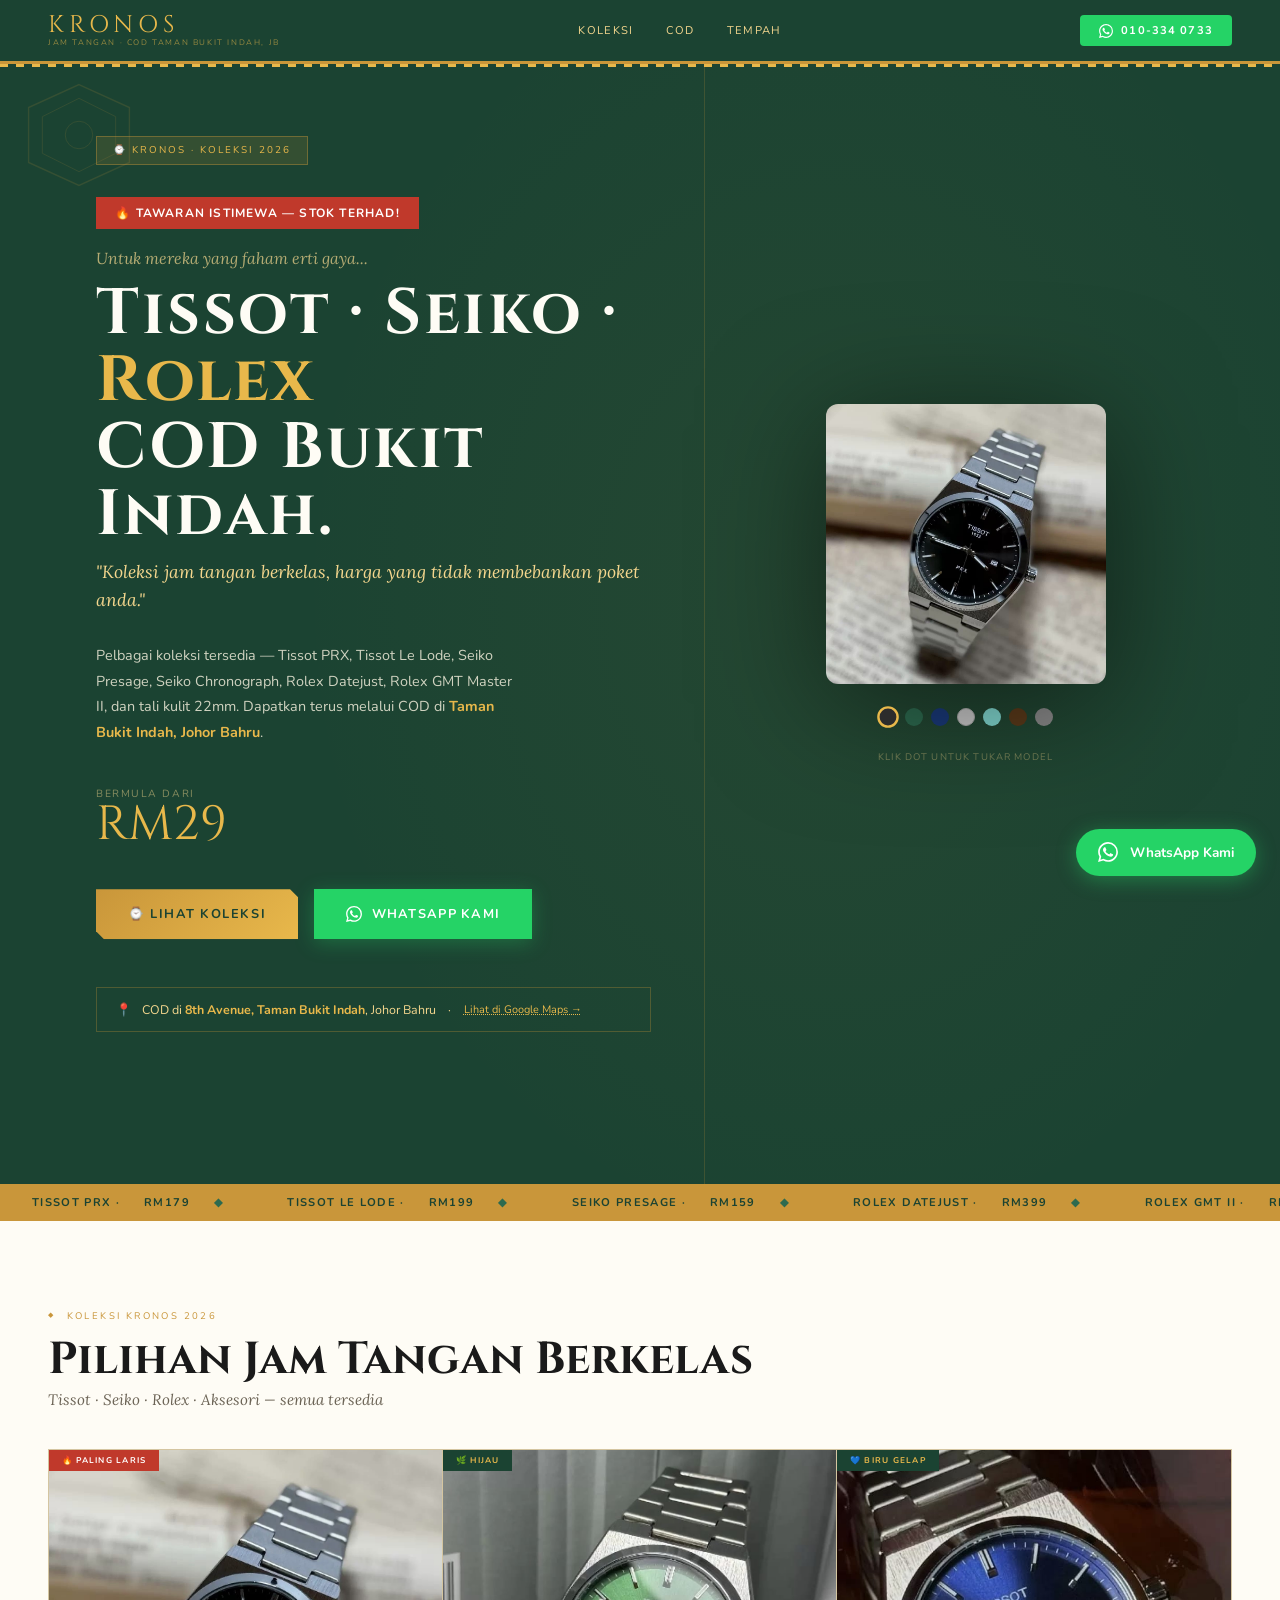
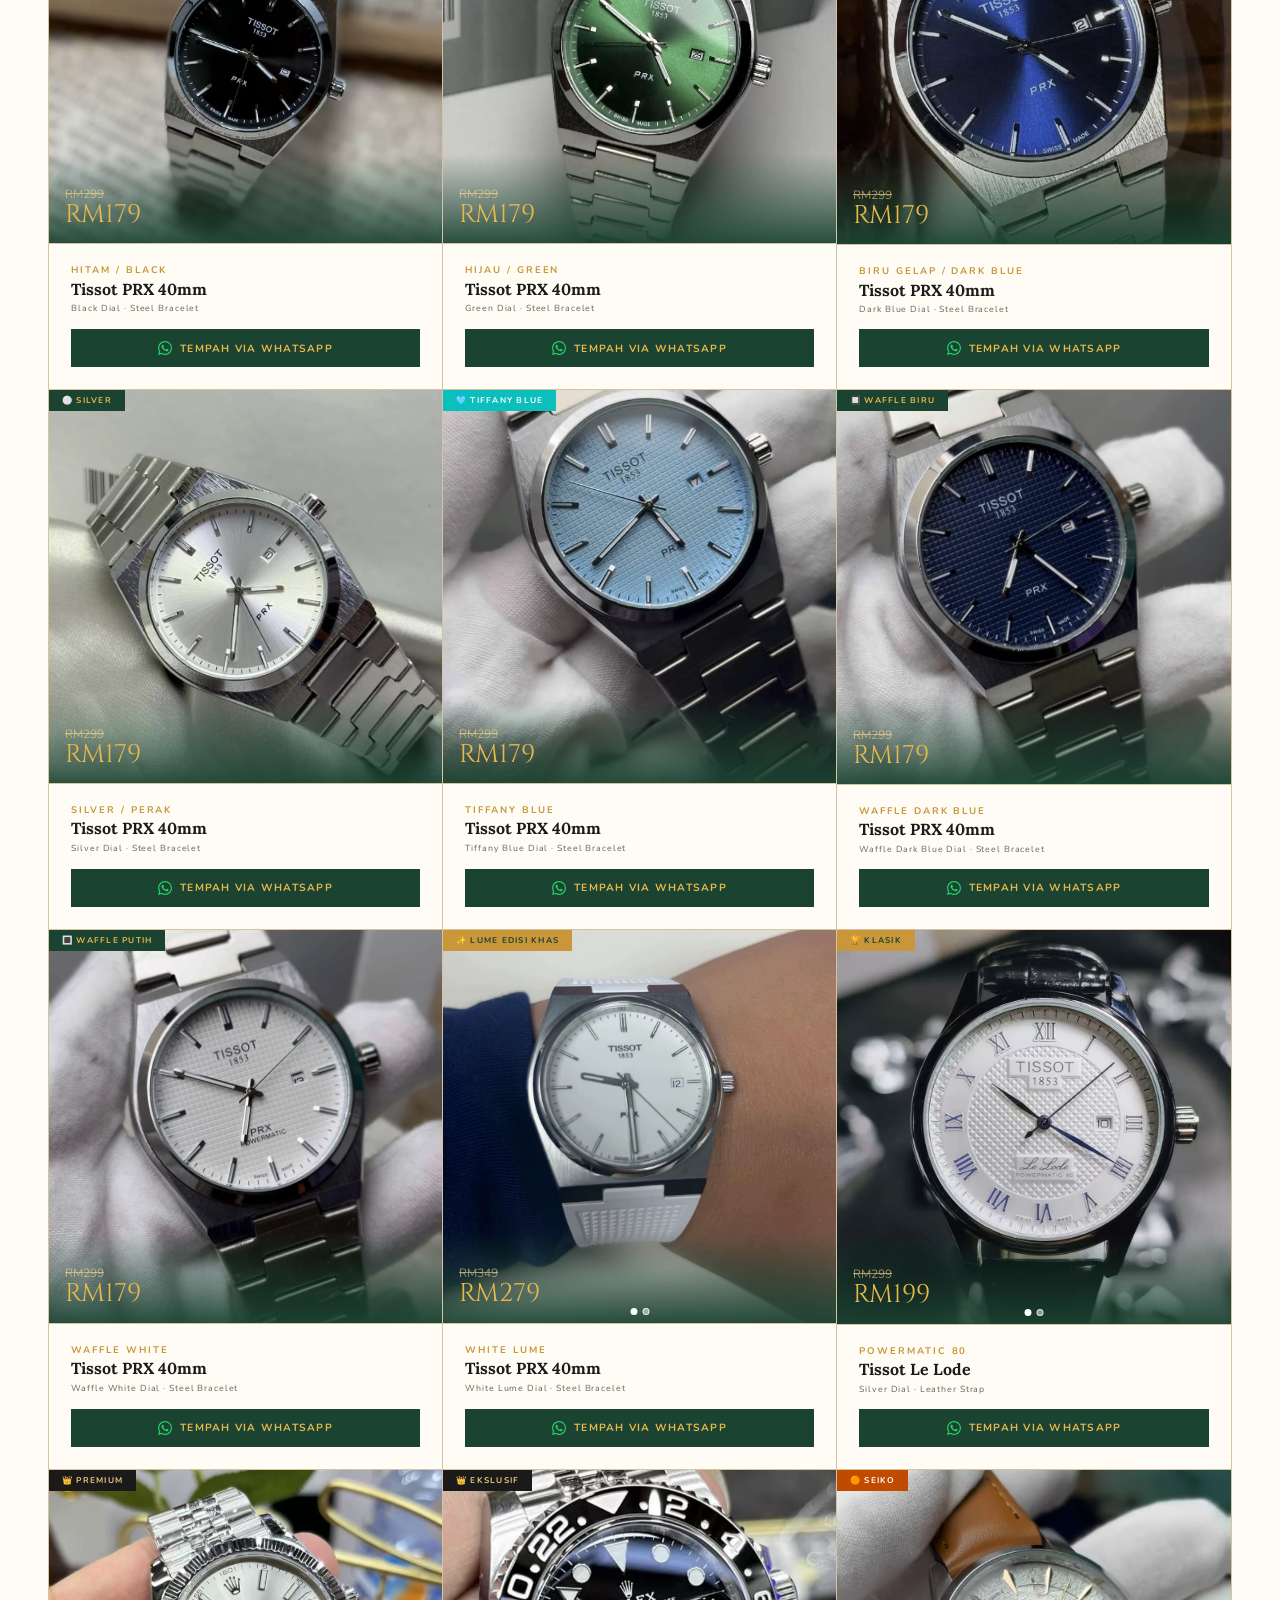
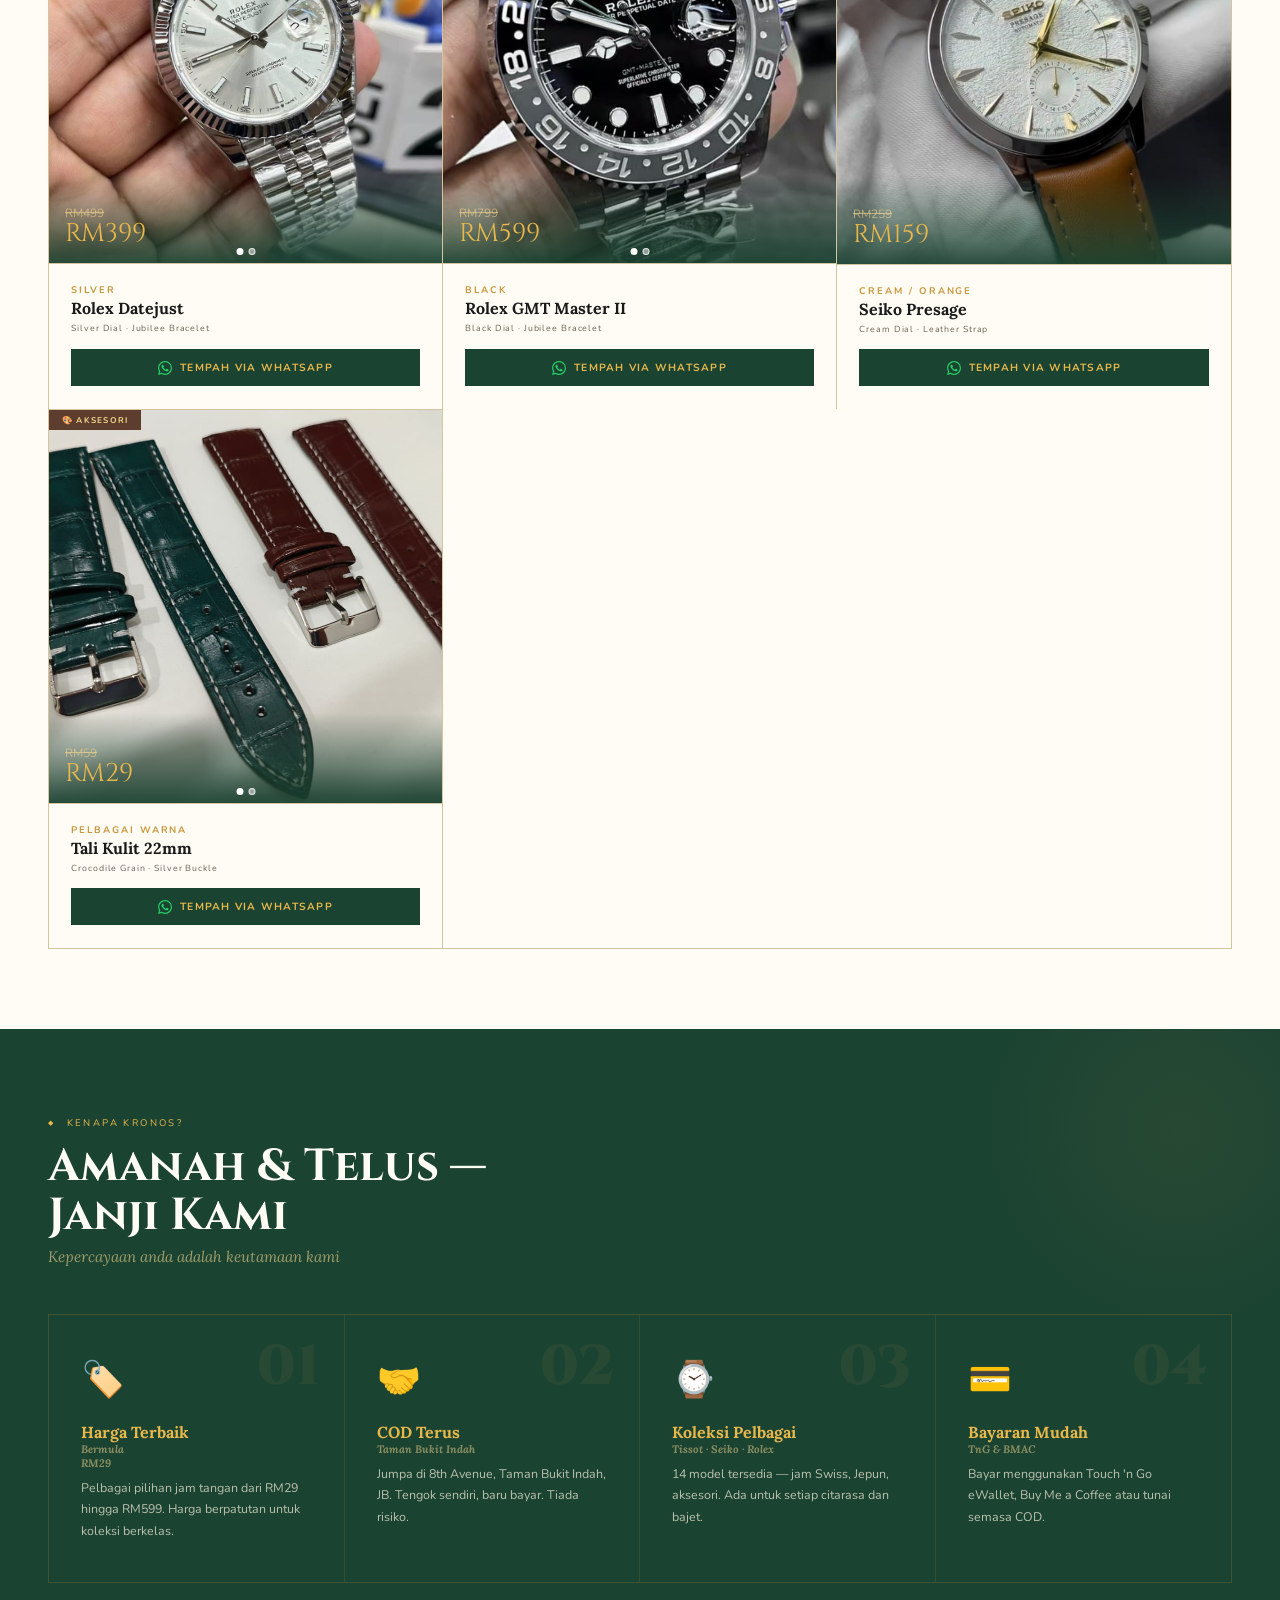
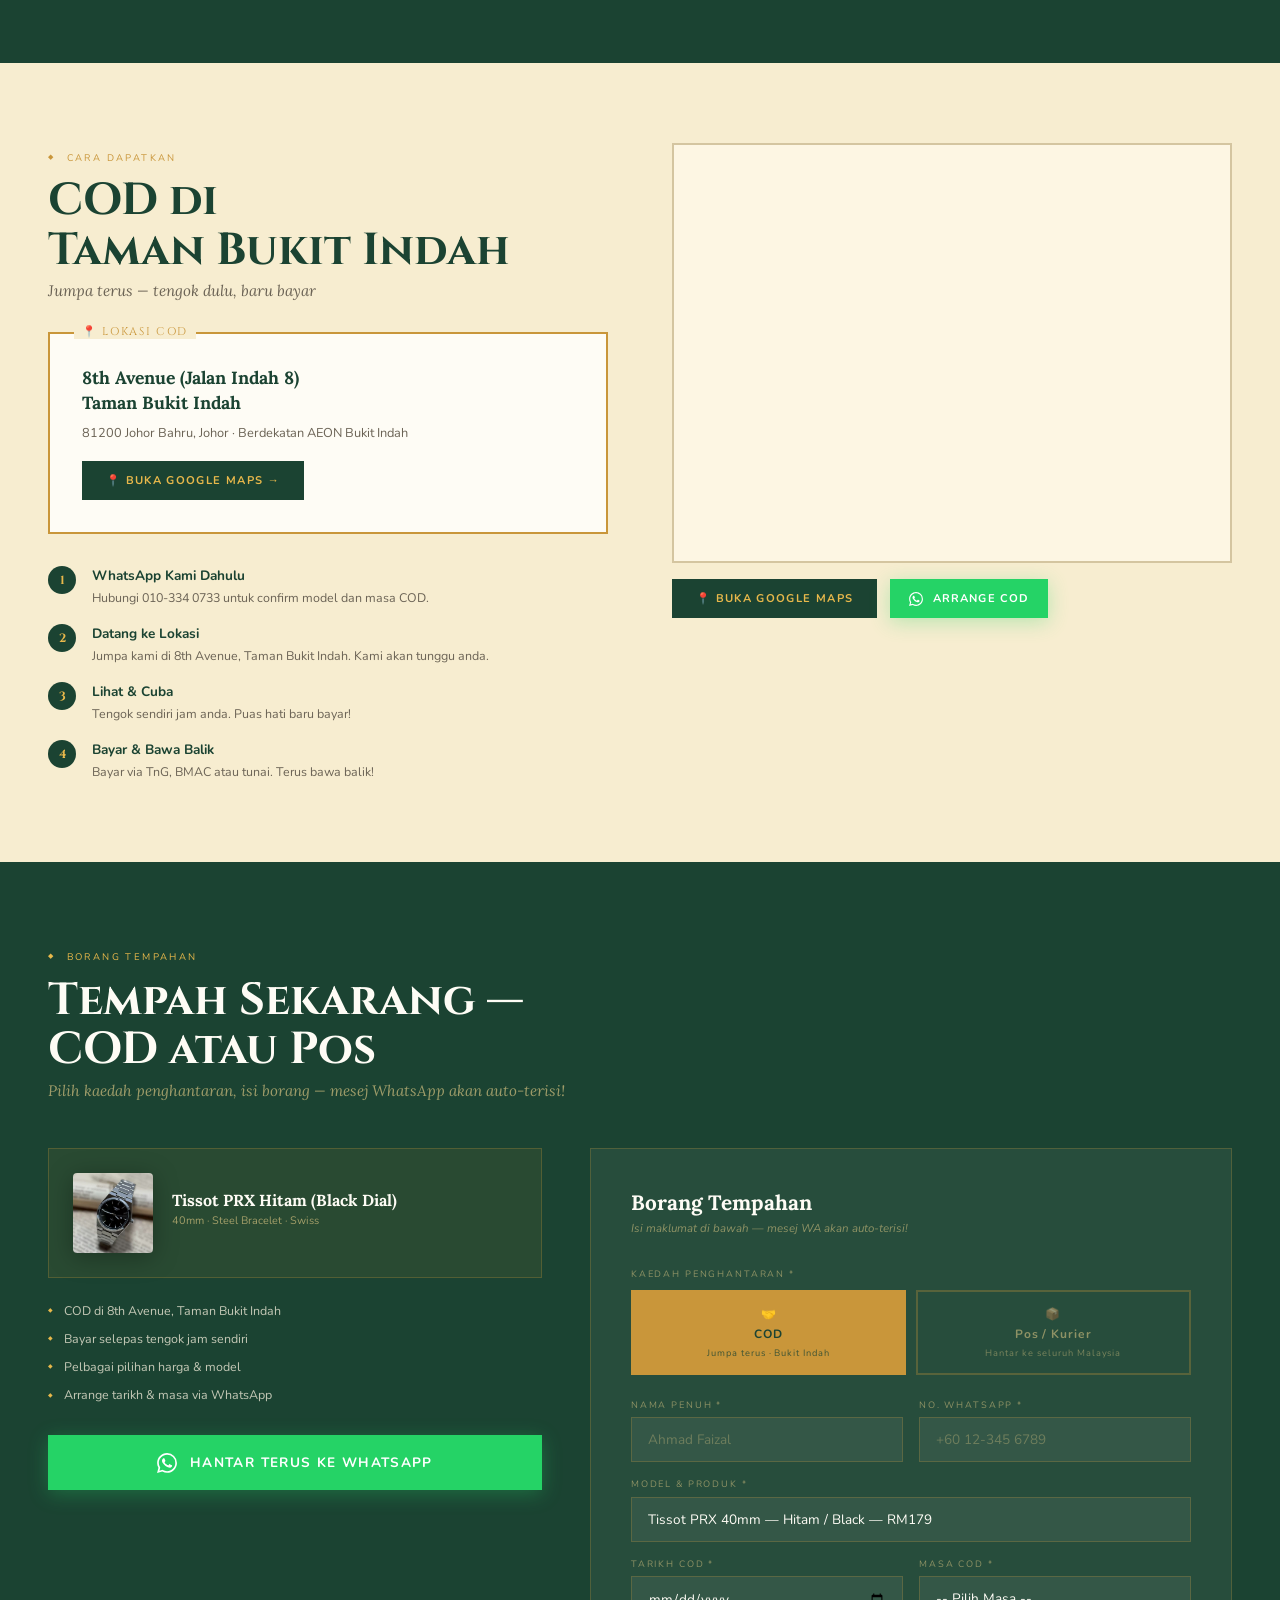
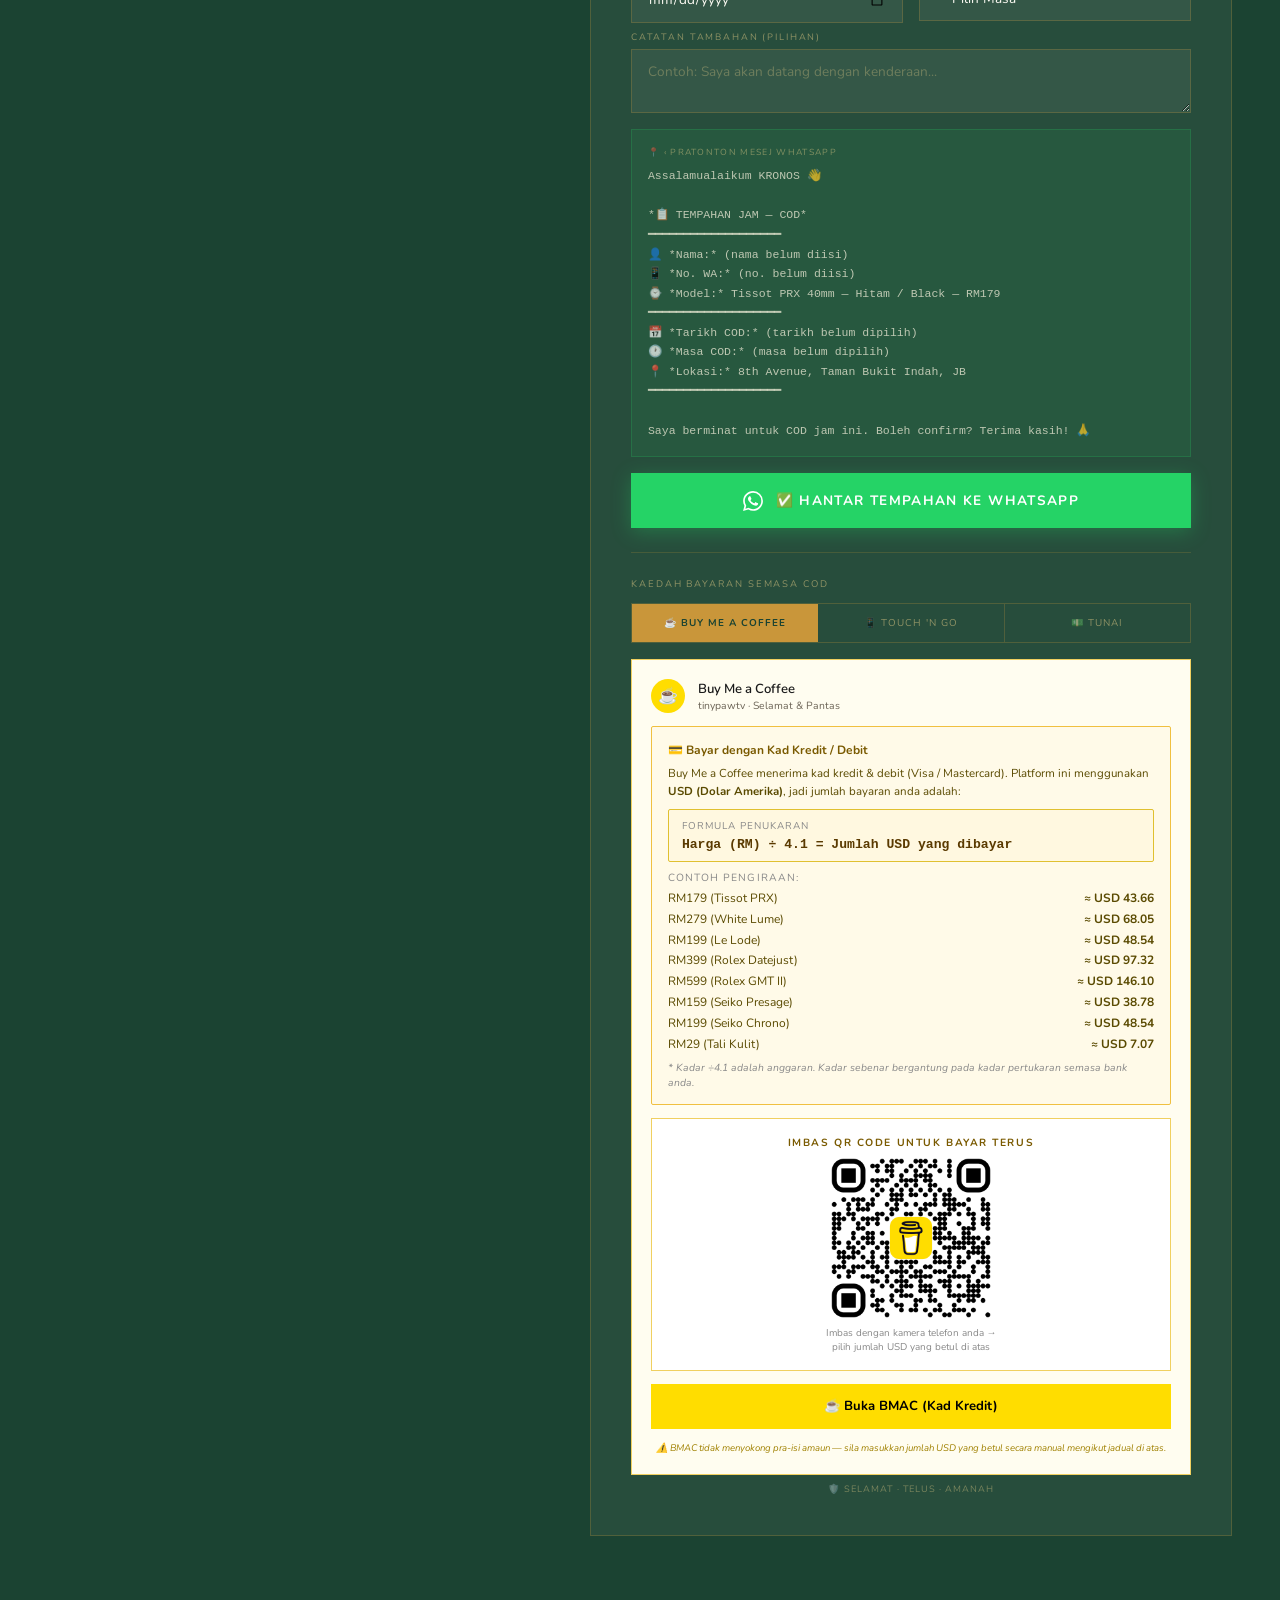
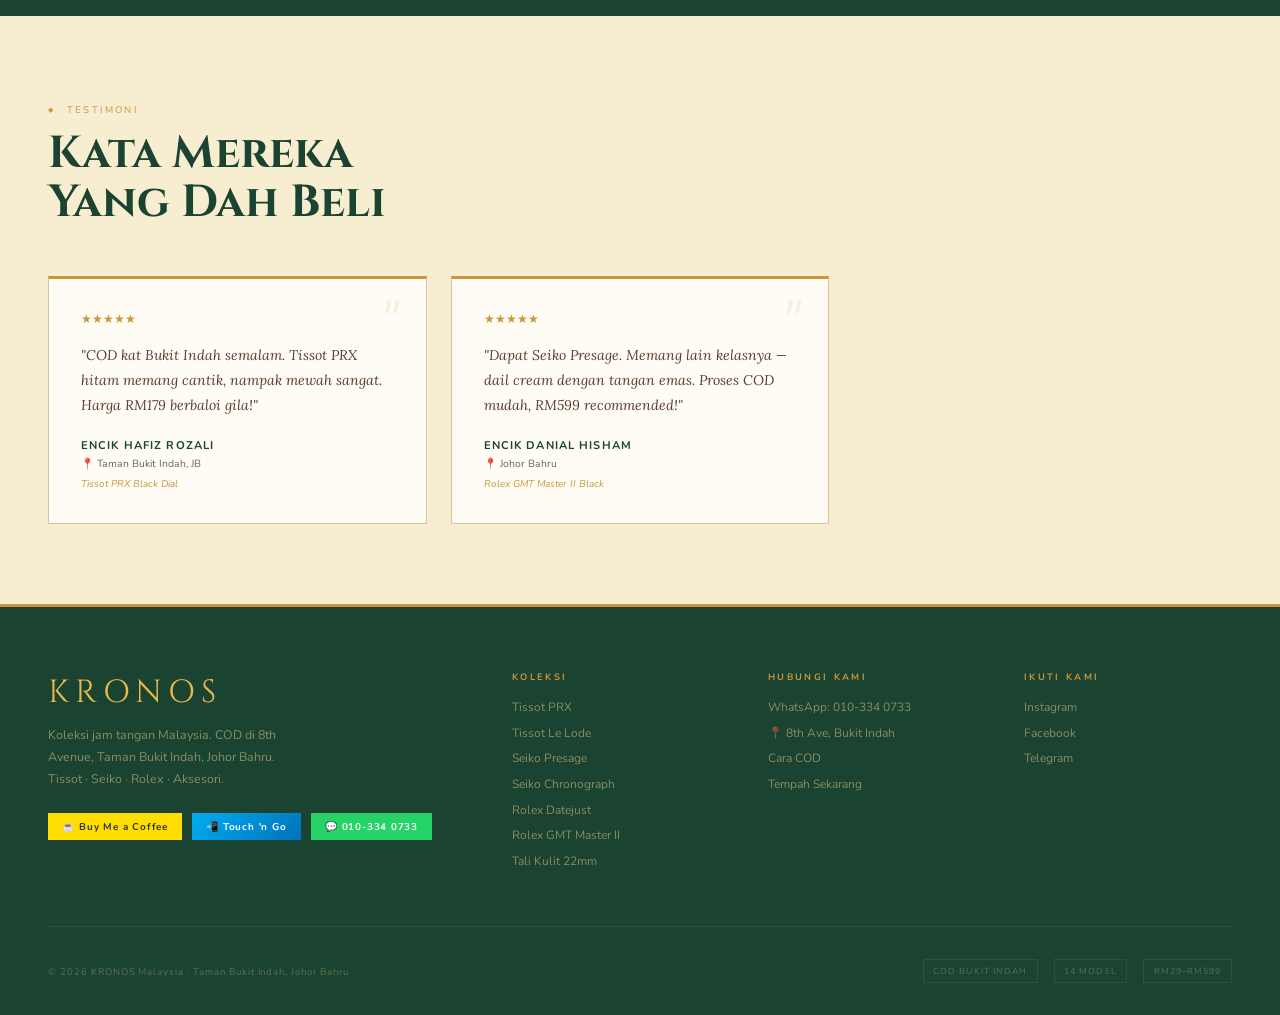
==== commit ae41ec60: "better version" ====
--- a/index.html
+++ b/index.html
@@ -1726,7 +1726,7 @@
         rolexdj: { current: 399, old: 499 },
         rolexgmt: { current: 599, old: 799 },
         seikoorg: { current: 159, old: 259 },
-        seikosil: { current: 179, old: 289 },
+        seikosil: { current: 199, old: 289 },
         leather: { current: 29, old: 59 }
       },
       // Model mapping untuk kegunaan sistem
@@ -1833,7 +1833,7 @@
         </a>
       </div>
       <div class="hero-cod">
-        📍  <span>COD di <strong>8th Avenue, Taman Bukit Indah</strong>, Johor Bahru</span> &nbsp;·&nbsp; <a
+        📍 <span>COD di <strong>8th Avenue, Taman Bukit Indah</strong>, Johor Bahru</span> &nbsp;·&nbsp; <a
           href="https://maps.google.com/?q=Jalan+Indah+8,+Taman+Bukit+Indah,+81200+Johor+Bahru,+Johor"
           target="_blank">Lihat di Google Maps →</a>
       </div>
@@ -1883,44 +1883,36 @@
   <!-- MARQUEE -->
   <div class="marquee-bar">
     <div class="marquee-inner">
-      <div class="m-item">Tissot PRX · <span id="mq-prx">RM149</span> <span style="color:var(--hijau2)">◆</span>
-      </div>
-      <div class="m-item">Tissot Le Lode · <span id="mq-lelode">RM199</span> <span
-          style="color:var(--hijau2)">◆</span>
-      </div>
-      <div class="m-item">Seiko Presage · <span id="mq-seikoorg">RM159</span> <span
-          style="color:var(--hijau2)">◆</span>
-      </div>
-      <div class="m-item">Seiko Chrono · <span id="mq-seikosil">RM179</span> <span
-          style="color:var(--hijau2)">◆</span>
-      </div>
-      <div class="m-item">Rolex Datejust · <span id="mq-rolexdj">RM399</span> <span
-          style="color:var(--hijau2)">◆</span>
-      </div>
-      <div class="m-item">Rolex GMT II · <span id="mq-rolexgmt">RM599</span> <span
-          style="color:var(--hijau2)">◆</span>
-      </div>
-      <div class="m-item">Tali Kulit 22mm · <span id="mq-leather">RM29</span> <span
+      <div class="m-item">Tissot PRX · <span id="mq-prx">RM---</span> <span style="color:var(--hijau2)">◆</span>
+      </div>
+      <div class="m-item">Tissot Le Lode · <span id="mq-lelode">RM---</span> <span style="color:var(--hijau2)">◆</span>
+      </div>
+      <div class="m-item">Seiko Presage · <span id="mq-seikoorg">RM---</span> <span style="color:var(--hijau2)">◆</span>
+      </div>
+      <div class="m-item">Seiko Chrono · <span id="mq-seikosil">RM---</span> <span style="color:var(--hijau2)">◆</span>
+      </div>
+      <div class="m-item">Rolex Datejust · <span id="mq-rolexdj">RM---</span> <span style="color:var(--hijau2)">◆</span>
+      </div>
+      <div class="m-item">Rolex GMT II · <span id="mq-rolexgmt">RM---</span> <span style="color:var(--hijau2)">◆</span>
+      </div>
+      <div class="m-item">Tali Kulit 22mm · <span id="mq-leather">RM---</span> <span
           style="color:var(--hijau2)">◆</span>
       </div>
       <div class="m-item">COD Taman Bukit Indah JB <span style="color:var(--hijau2)">◆</span></div>
       <div class="m-item">WhatsApp 010-334 0733 <span style="color:var(--hijau2)">◆</span></div>
-      <div class="m-item">Tissot PRX · <span id="mq-prx2">RM149</span> <span style="color:var(--hijau2)">◆</span>
-      </div>
-      <div class="m-item">Tissot Le Lode · <span id="mq-lelode2">RM199</span> <span
-          style="color:var(--hijau2)">◆</span>
-      </div>
-      <div class="m-item">Seiko Presage · <span id="mq-seikoorg2">RM159</span> <span
+      <div class="m-item">Tissot PRX · <span id="mq-prx2">RM---</span> <span style="color:var(--hijau2)">◆</span>
+      </div>
+      <div class="m-item">Tissot Le Lode · <span id="mq-lelode2">RM---</span> <span style="color:var(--hijau2)">◆</span>
+      </div>
+      <div class="m-item">Seiko Presage · <span id="mq-seikoorg2">RM---</span> <span
           style="color:var(--hijau2)">◆</span></div>
-      <div class="m-item">Seiko Chrono · <span id="mq-seikosil2">RM179</span> <span
-          style="color:var(--hijau2)">◆</span>
-      </div>
-      <div class="m-item">Rolex Datejust · <span id="mq-rolexdj2">RM399</span> <span
+      <div class="m-item">Seiko Chrono · <span id="mq-seikosil2">RM---</span> <span style="color:var(--hijau2)">◆</span>
+      </div>
+      <div class="m-item">Rolex Datejust · <span id="mq-rolexdj2">RM---</span> <span
           style="color:var(--hijau2)">◆</span></div>
-      <div class="m-item">Rolex GMT II · <span id="mq-rolexgmt2">RM599</span> <span
-          style="color:var(--hijau2)">◆</span>
-      </div>
-      <div class="m-item">Tali Kulit 22mm · <span id="mq-leather2">RM29</span> <span
+      <div class="m-item">Rolex GMT II · <span id="mq-rolexgmt2">RM---</span> <span style="color:var(--hijau2)">◆</span>
+      </div>
+      <div class="m-item">Tali Kulit 22mm · <span id="mq-leather2">RM---</span> <span
           style="color:var(--hijau2)">◆</span></div>
       <div class="m-item">COD Taman Bukit Indah JB <span style="color:var(--hijau2)">◆</span></div>
       <div class="m-item">WhatsApp 010-334 0733 <span style="color:var(--hijau2)">◆</span></div>
@@ -1979,7 +1971,7 @@
           <div class="cod-area">81200 Johor Bahru, Johor · Berdekatan AEON Bukit Indah</div>
           <a class="cod-map-btn"
             href="https://maps.google.com/?q=Jalan+Indah+8,+Taman+Bukit+Indah,+81200+Johor+Bahru,+Johor"
-            target="_blank">📍  Buka Google Maps →</a>
+            target="_blank">📍 Buka Google Maps →</a>
         </div>
         <div class="cod-steps">
           <div class="cod-step">
@@ -2020,7 +2012,7 @@
         </div>
         <div style="margin-top:1rem;display:flex;gap:.8rem;flex-wrap:wrap">
           <a href="https://maps.google.com/?q=Jalan+Indah+8,+Taman+Bukit+Indah,+81200+Johor+Bahru,+Johor"
-            target="_blank" class="cod-map-btn">📍  Buka Google Maps</a>
+            target="_blank" class="cod-map-btn">📍 Buka Google Maps</a>
           <a href="https://wa.me/60103340733?text=Assalamualaikum%2C+saya+nak+COD+di+Bukit+Indah.+Boleh+arrange%3F"
             target="_blank" class="btn-wa" style="font-size:.7rem;padding:.75rem 1.2rem"><svg
               style="width:14px;height:14px;fill:#fff" viewBox="0 0 24 24">
@@ -2042,7 +2034,7 @@
         <div class="sum-card" id="sumCard">
           <img id="sumImg" src="" alt="Jam Dipilih" style="width:80px;height:80px;object-fit:cover;border-radius:4px" />
           <div class="sum-info">
-            <h4 id="sumName">Tissot PRX Hitam (Black Dial) — RM149</h4>
+            <h4 id="sumName">Tissot PRX Hitam (Black Dial)</h4>
             <p id="sumModel">40mm · Steel Bracelet · Swiss</p>
             <p style="margin-top:.4rem;font-size:.72rem">
               <span style="color:var(--emas2);font-family:var(--serif);font-size:1.2rem" id="sumPrice"></span>
@@ -2108,22 +2100,22 @@
         <div class="fg" style="margin-top:1rem">
           <label>Model &amp; Produk *</label>
           <select id="fModel" onchange="selectModel()">
-            <option value="Tissot PRX Hitam (Black Dial) — RM149|prxblack">Tissot PRX 40mm — Hitam / Black — RM149
+            <option value="Tissot PRX Hitam (Black Dial) — RM179|prxblack">Tissot PRX 40mm — Hitam / Black — RM179
             </option>
-            <option value="Tissot PRX Hijau (Green Dial) — RM149|prxgreen">Tissot PRX 40mm — Hijau / Green — RM149
+            <option value="Tissot PRX Hijau (Green Dial) — RM179|prxgreen">Tissot PRX 40mm — Hijau / Green — RM179
             </option>
-            <option value="Tissot PRX Biru Gelap (Dark Blue) — RM149|prxdkblue">Tissot PRX 40mm — Biru Gelap / Dark
+            <option value="Tissot PRX Biru Gelap (Dark Blue) — RM179|prxdkblue">Tissot PRX 40mm — Biru Gelap / Dark
               Blue
-              — RM149</option>
-            <option value="Tissot PRX Silver — RM149|prxsilver">Tissot PRX 40mm — Silver / Perak — RM149</option>
-            <option value="Tissot PRX Tiffany Blue — RM149|prxtiffany">Tissot PRX 40mm — Tiffany Blue — RM149
+              — RM179</option>
+            <option value="Tissot PRX Silver — RM179|prxsilver">Tissot PRX 40mm — Silver / Perak — RM179</option>
+            <option value="Tissot PRX Tiffany Blue — RM179|prxtiffany">Tissot PRX 40mm — Tiffany Blue — RM179
             </option>
-            <option value="Tissot PRX Waffle Dark Blue — RM149|prxwdkblue">Tissot PRX 40mm — Waffle Dark Blue —
-              RM149
+            <option value="Tissot PRX Waffle Dark Blue — RM179|prxwdkblue">Tissot PRX 40mm — Waffle Dark Blue —
+              RM179
             </option>
-            <option value="Tissot PRX Waffle White — RM149|prxwwhite">Tissot PRX 40mm — Waffle White — RM149
+            <option value="Tissot PRX Waffle White — RM179|prxwwhite">Tissot PRX 40mm — Waffle White — RM179
             </option>
-            <option value="Tissot PRX White Lume — RM249|prxlume1">Tissot PRX 40mm — White Lume — RM249</option>
+            <option value="Tissot PRX White Lume — RM279|prxlume1">Tissot PRX 40mm — White Lume — RM279</option>
             <option value="Tissot Le Lode Powermatic 80 — RM199|lelode1">Tissot Le Lode — Powermatic 80 — RM199
             </option>
             <option value="Rolex Datejust Silver — RM399|rolexdj1">Rolex Datejust — Silver — RM399</option>
@@ -2225,20 +2217,30 @@
               <div id="bmacCalcBlock" style="display:flex;flex-direction:column;gap:0.3rem">
                 <div style="font-size:0.65rem;color:#888;letter-spacing:0.1em;text-transform:uppercase">Contoh
                   pengiraan:</div>
-                <div style="display:flex;justify-content:space-between;font-size:0.75rem;color:#5a4a00"><span>RM149
-                    (Tissot PRX)</span><span style="font-weight:700" id="bmac-prx">≈ USD 36.34</span></div>
-                <div style="display:flex;justify-content:space-between;font-size:0.75rem;color:#5a4a00"><span>RM249 (Le
-                    Lode / Lume)</span><span style="font-weight:700" id="bmac-lume">≈ USD 60.80</span></div>
-                <div style="display:flex;justify-content:space-between;font-size:0.75rem;color:#5a4a00"><span>RM399
-                    (Rolex Datejust)</span><span style="font-weight:700" id="bmac-rolexdj">≈ USD 97.32</span></div>
-                <div style="display:flex;justify-content:space-between;font-size:0.75rem;color:#5a4a00"><span>RM599
-                    (Rolex GMT II)</span><span style="font-weight:700" id="bmac-rolexgmt">≈ USD 146.10</span></div>
-                <div style="display:flex;justify-content:space-between;font-size:0.75rem;color:#5a4a00"><span>RM159
-                    (Seiko Presage)</span><span style="font-weight:700" id="bmac-seikoorg">≈ USD 38.78</span></div>
-                <div style="display:flex;justify-content:space-between;font-size:0.75rem;color:#5a4a00"><span>RM179
-                    (Seiko Chrono)</span><span style="font-weight:700" id="bmac-seikosil">≈ USD 43.66</span></div>
-                <div style="display:flex;justify-content:space-between;font-size:0.75rem;color:#5a4a00"><span>RM29 (Tali
-                    Kulit)</span><span style="font-weight:700" id="bmac-leather">≈ USD 7.07</span></div>
+                <div style="display:flex;justify-content:space-between;font-size:0.75rem;color:#5a4a00"><span
+                    id="bmac-prx-label">RM---
+                    (Tissot PRX)</span><span style="font-weight:700" id="bmac-prx">≈ USD ---</span></div>
+                <div style="display:flex;justify-content:space-between;font-size:0.75rem;color:#5a4a00"><span
+                    id="bmac-lume-label">RM--- (White
+                    Lume)</span><span style="font-weight:700" id="bmac-lume">≈ USD ---</span></div>
+                <div style="display:flex;justify-content:space-between;font-size:0.75rem;color:#5a4a00"><span
+                    id="bmac-lelode-label">RM--- (Le
+                    Lode)</span><span style="font-weight:700" id="bmac-lelode">≈ USD ---</span></div>
+                <div style="display:flex;justify-content:space-between;font-size:0.75rem;color:#5a4a00"><span
+                    id="bmac-rolexdj-label">RM---
+                    (Rolex Datejust)</span><span style="font-weight:700" id="bmac-rolexdj">≈ USD ---</span></div>
+                <div style="display:flex;justify-content:space-between;font-size:0.75rem;color:#5a4a00"><span
+                    id="bmac-rolexgmt-label">RM---
+                    (Rolex GMT II)</span><span style="font-weight:700" id="bmac-rolexgmt">≈ USD ---</span></div>
+                <div style="display:flex;justify-content:space-between;font-size:0.75rem;color:#5a4a00"><span
+                    id="bmac-seikoorg-label">RM---
+                    (Seiko Presage)</span><span style="font-weight:700" id="bmac-seikoorg">≈ USD ---</span></div>
+                <div style="display:flex;justify-content:space-between;font-size:0.75rem;color:#5a4a00"><span
+                    id="bmac-seikosil-label">RM---
+                    (Seiko Chrono)</span><span style="font-weight:700" id="bmac-seikosil">≈ USD ---</span></div>
+                <div style="display:flex;justify-content:space-between;font-size:0.75rem;color:#5a4a00"><span
+                    id="bmac-leather-label">RM--- (Tali
+                    Kulit)</span><span style="font-weight:700" id="bmac-leather">≈ USD ---</span></div>
               </div>
               <p style="font-size:0.65rem;color:#888;margin-top:0.5rem;font-style:italic">* Kadar ÷4.1 adalah anggaran.
                 Kadar sebenar bergantung pada kadar pertukaran semasa bank anda.</p>
@@ -2317,19 +2319,19 @@
         <div class="t-quote">"</div>
         <div class="t-stars">★★★★★</div>
         <div class="t-text">"COD kat Bukit Indah semalam. Tissot PRX hitam memang cantik, nampak mewah sangat. Harga
-          <span id="t-prx-price">RM149</span> berbaloi gila!"
+          <span id="t-prx-price">RM179</span> berbaloi gila!"
         </div>
         <div class="t-author">Encik Hafiz Rozali</div>
-        <div class="t-loc">📍  Taman Bukit Indah, JB</div>
+        <div class="t-loc">📍 Taman Bukit Indah, JB</div>
         <div class="t-watch">Tissot PRX Black Dial</div>
       </div>
       <div class="t-card">
         <div class="t-quote">"</div>
         <div class="t-stars">★★★★★</div>
         <div class="t-text">"Dapat Seiko Presage. Memang lain kelasnya — dail cream dengan tangan emas. Proses COD
-          mudah, recommended!"</div>
+          mudah, <span id="t-gmt-price">RM599</span> recommended!"</div>
         <div class="t-author">Encik Danial Hisham</div>
-        <div class="t-loc">📍  Johor Bahru</div>
+        <div class="t-loc">📍 Johor Bahru</div>
         <div class="t-watch">Rolex GMT Master II Black</div>
       </div>
     </div>
@@ -2483,9 +2485,24 @@
         });
       }
 
+      const bmacNameMap = {
+        'prx': 'Tissot PRX',
+        'lume': 'White Lume',
+        'lelode': 'Le Lode',
+        'rolexdj': 'Rolex Datejust',
+        'rolexgmt': 'Rolex GMT II',
+        'seikoorg': 'Seiko Presage',
+        'seikosil': 'Seiko Chrono',
+        'leather': 'Tali Kulit'
+      };
       for (const [key, val] of Object.entries(p)) {
         const el = document.getElementById('bmac-' + key);
         if (el) el.textContent = '≈ USD ' + (val.current / 4.1).toFixed(2);
+        const label = document.getElementById('bmac-' + key + '-label');
+        if (label) {
+          const name = bmacNameMap[key] || key;
+          label.textContent = 'RM' + val.current + ' (' + name + ')';
+        }
       }
 
       if (document.getElementById('t-prx-price')) document.getElementById('t-prx-price').textContent = 'RM' + p.prx.current;
